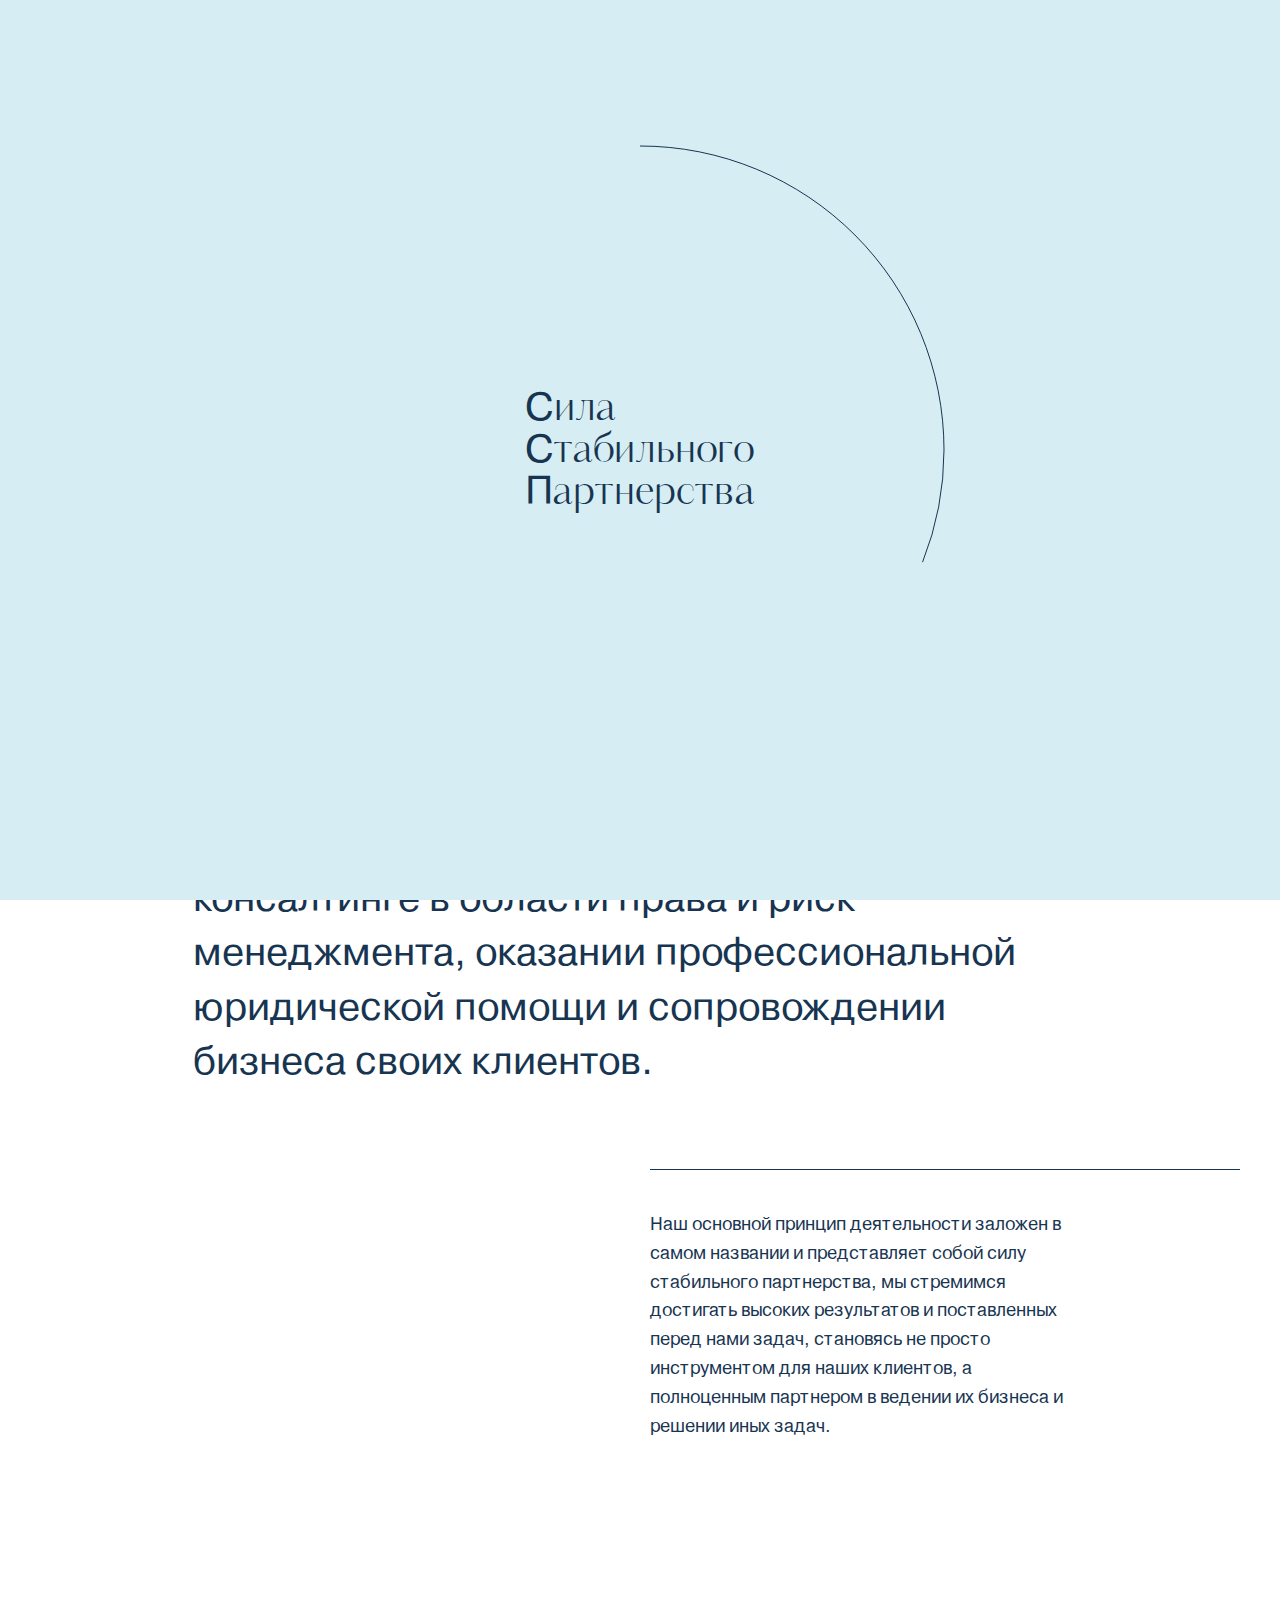
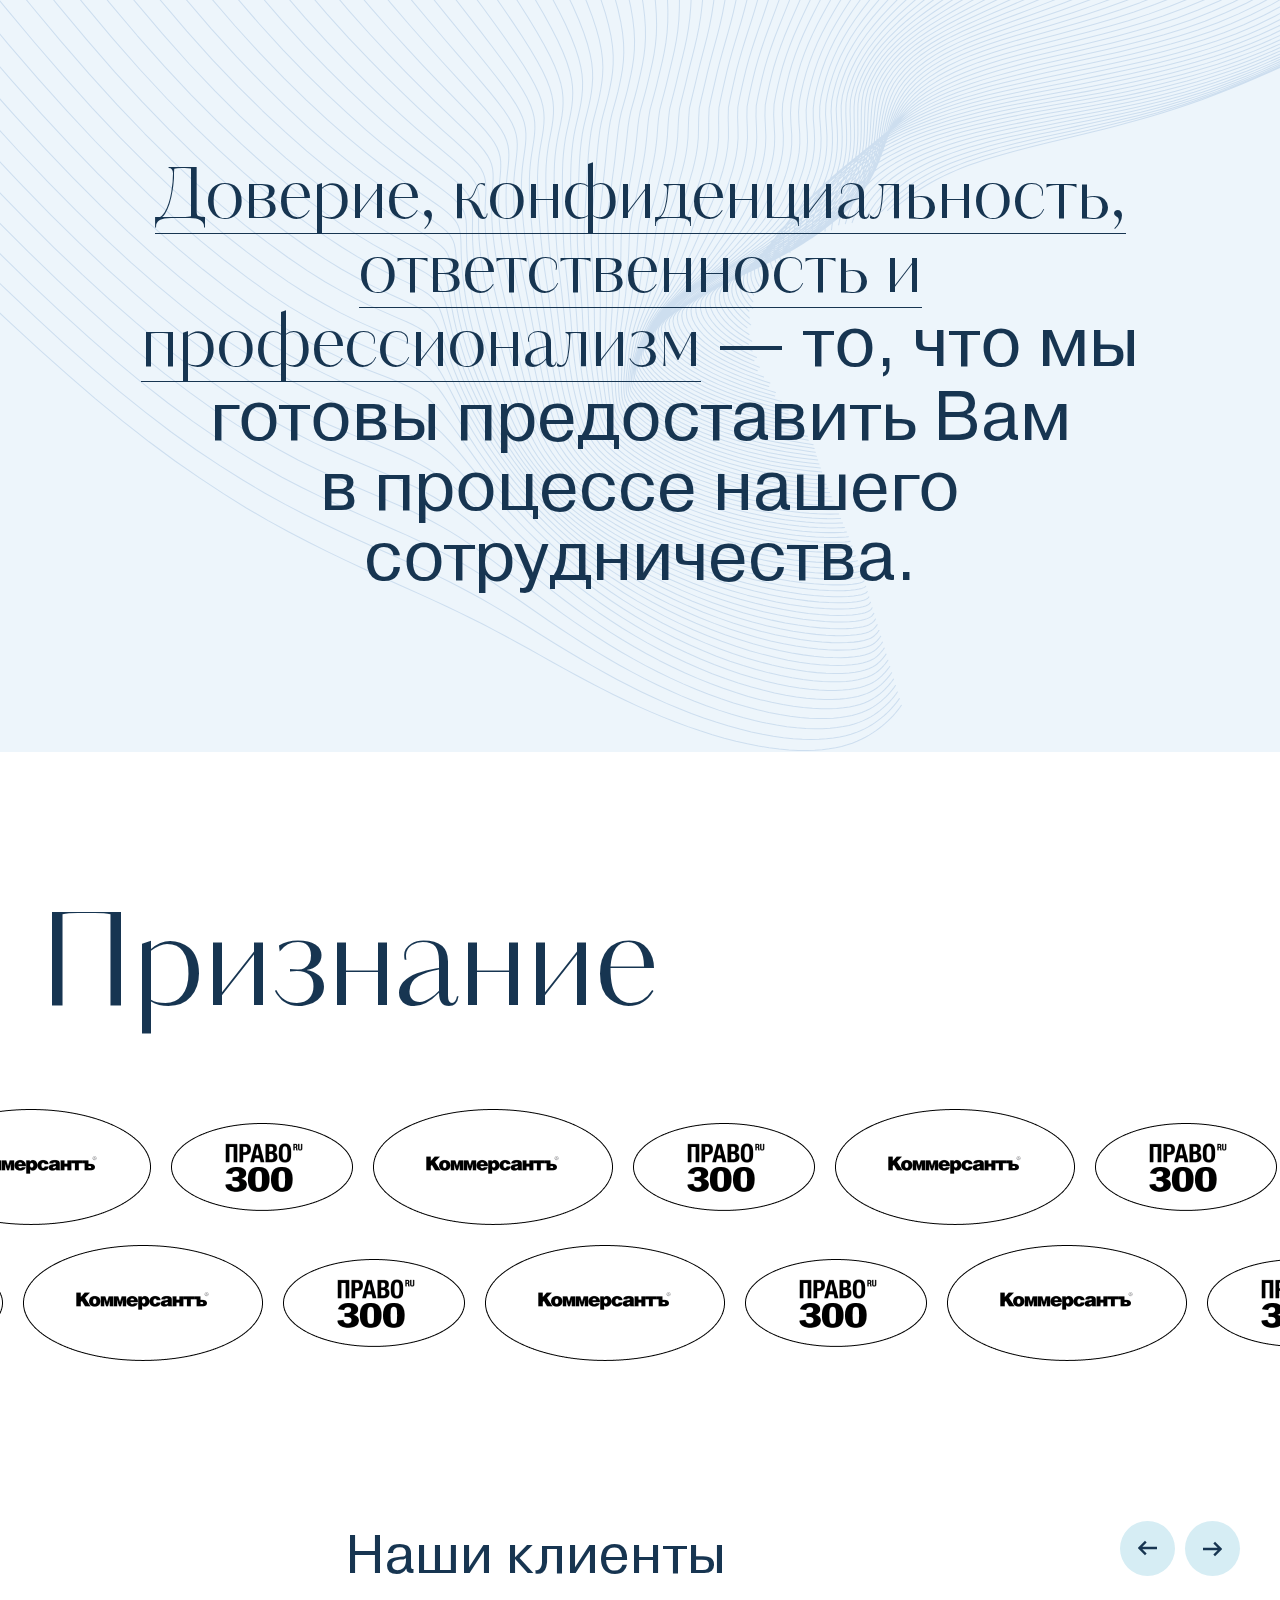
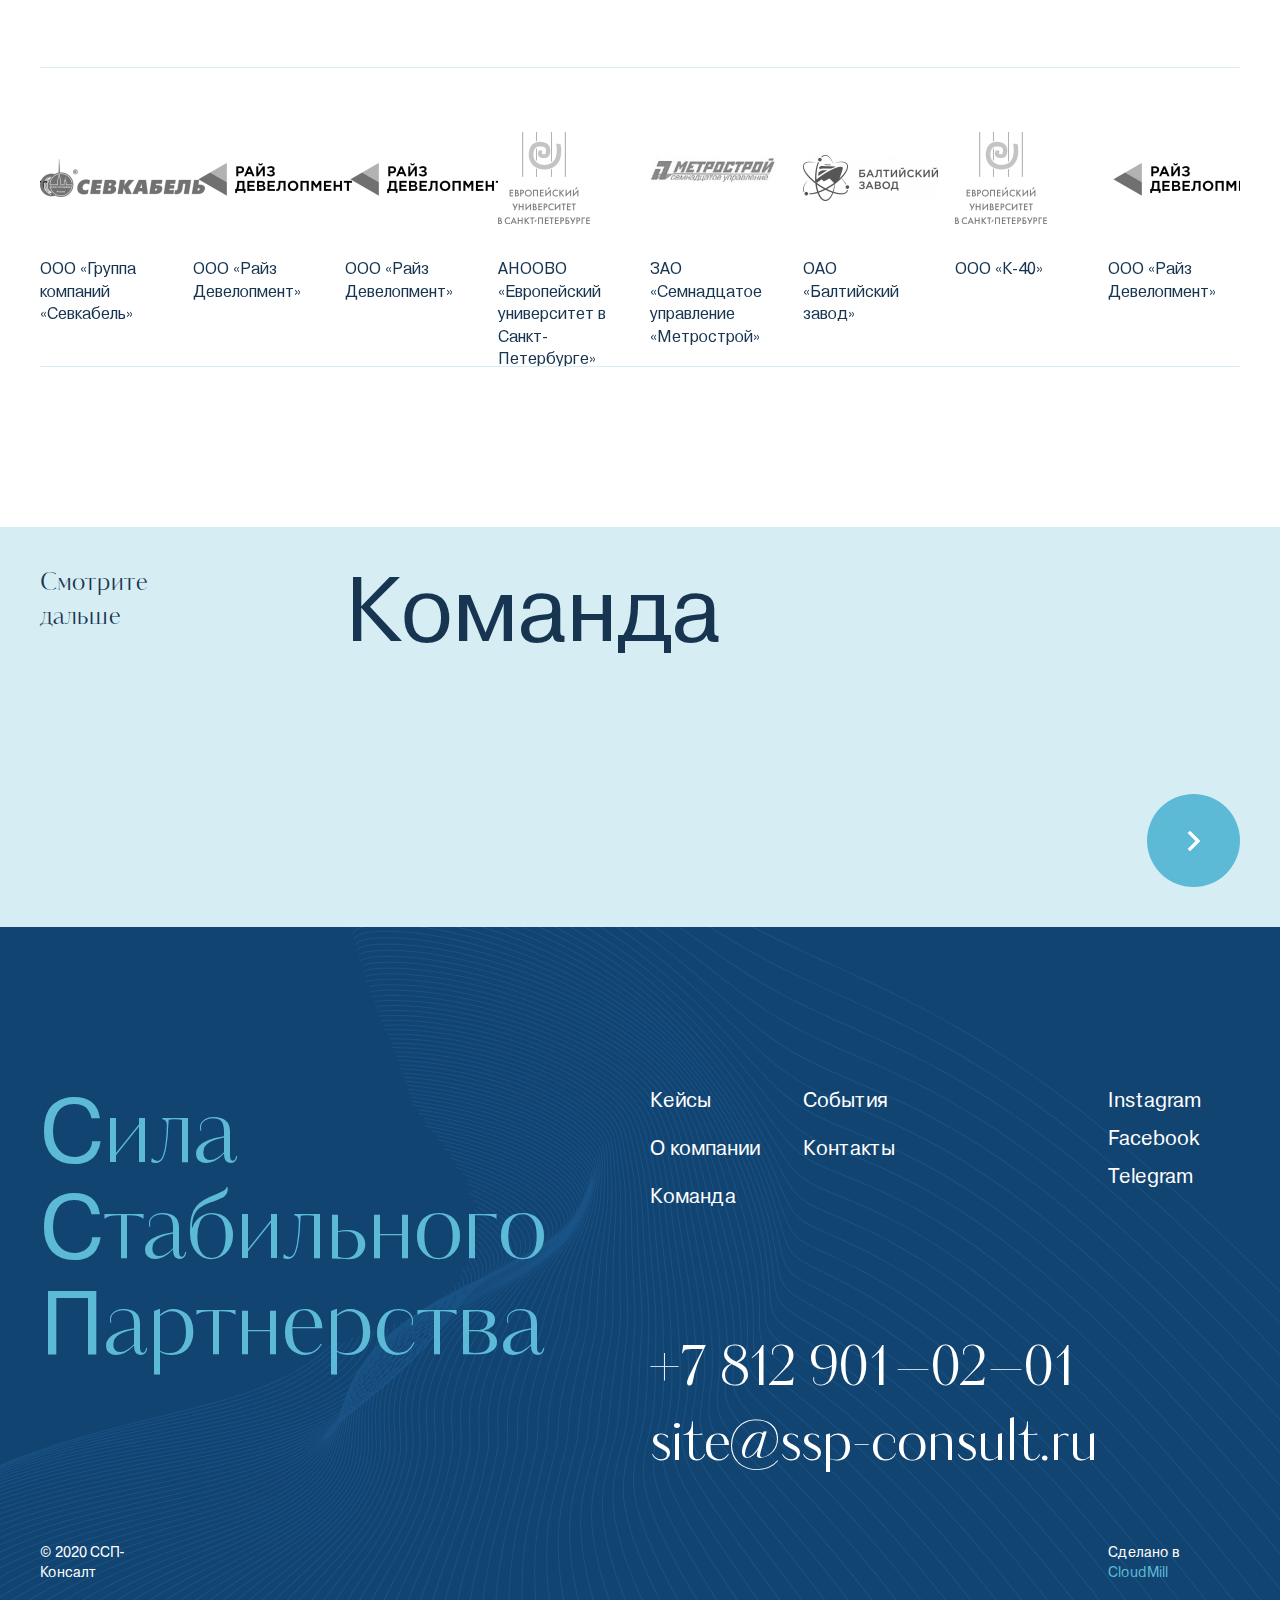
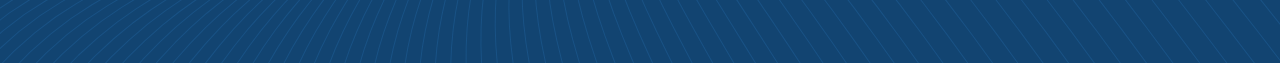
==== about-company.html @ dad8c913 "Update" ====
<!DOCTYPE html>
<html lang="ru">

	<head>
		<meta charset="UTF-8">
		<meta http-equiv="X-UA-Compatible" content="IE=edge">
		<meta name="viewport" content="width=device-width, initial-scale=1.0">
		<link rel="shortcut icon" href="assets/favicon.svg">
		<title>Сила Стабильного Партнерства</title>
		<link href="vendors.css" rel="stylesheet">
		<link href="app.css" rel="stylesheet">
	</head>

	<body id="body">
		<div class="loader">
			<p class="loader-title"><span>С</span>ила <br> <span>С</span>табильного <br> <span>П</span>артнерства</p><svg class="loader-progress" width="610" height="610">
				<circle class="loader-progress__circle" stroke="transparent" stroke-width="1" cx="305" cy="305" r="304" fill="transparent"></circle>
			</svg>
		</div>
		<div class="loaded-content">
			<div class="about-company-page">
				<header class="header container-fluid p-0">
					<div class="header__content">
						<div class="row align-items-center">
							<div class="col-2">
								<div class="header__logo"><a href="/"><img class="svg logo__img" src="assets/images/icons/logo.svg" alt="logo"></a></div>
							</div>
							<div class="col-2">
								<ul class="practices d-flex">
									<li class="practices__item"><a class="link practices" href="practices">Практики<ul class="practices__item-dots">
												<li class="dot"></li>
												<li class="dot"></li>
												<li class="dot"></li>
											</ul></a></li>
									<li class="practices__item"><a class="link cases" href="cases">Кейсы</a></li>
								</ul>
							</div>
							<div class="col-4">
								<ul class="header__menu menu d-flex justify-content-end">
									<li class="menu__item"><a class="link about-company" href="about-company">О компании</a></li>
									<li class="menu__item"><a class="link command" href="#">Команда</a></li>
									<li class="menu__item"><a class="link events" href="events">События</a></li>
									<li class="menu__item"><a class="link contacts" href="contacts">Контакты</a></li>
								</ul>
							</div>
						</div>
					</div>
				</header>
			</div>
			<main class="main about-company container-fluid px-0">
				<div class="page-title">
					<div class="row justify-content-center">
						<div class="col-4">
							<h1>О компании</h1>
						</div>
					</div>
				</div>
				<div class="ticker">
					<div class="ticker-wrapper text">
						<p class="ticker-content"><span>Сила</span> <span>Стабильного</span> <span>Партнерства</span></p>
					</div>
					<div class="ticker-wrapper images"><img class="ticker-img-1" src="assets/images/about-company/ticker-img-1.jpg" alt="ticker-img-1"><img class="ticker-img-2" src="assets/images/about-company/ticker-img-2.jpg" alt="ticker-img-2"><img class="ticker-img-3" src="assets/images/about-company/ticker-img-3.jpg" alt="ticker-img-3"></div>
				</div>
				<div class="about-company__top">
					<div class="row justify-content-center">
						<div class="col-6">
							<p class="about-company__top-description">С 2008 года, специализируемся на консалтинге в области права и риск менеджмента, оказании профессиональной юридической помощи и сопровождении бизнеса своих клиентов.</p>
						</div>
					</div>
					<div class="row justify-content-end">
						<div class="col-4">
							<div class="about-company__top-subdescription">
								<div class="row">
									<div class="col-6">
										<p>Наш основной принцип деятельности заложен в самом названии и представляет собой силу стабильного партнерства, мы стремимся достигать высоких результатов и поставленных перед нами задач, становясь не просто инструментом для наших клиентов, а полноценным партнером в ведении их бизнеса и решении иных задач.</p>
									</div>
								</div>
							</div>
						</div>
					</div>
				</div>
				<div class="about-company__advantages">
					<p class="about-company__advantages-text"><span>Доверие, конфиденциальность,</span> <br> <span>ответственность и</span> <br> <span>профессионализм</span> — то, что мы готовы предоставить Вам <br> в процессе нашего сотрудничества.</p>
				</div>
				<div class="recognition">
					<h2 class="recognition__title">Признание</h2>
					<div class="recognition__content">
						<div class="recognition__content-row recognition__content-row-1">
							<div class="recognition__content-item"><img src="assets/images/recognition-1.png" alt="recognition-1"></div>
							<div class="recognition__content-item"><img src="assets/images/recognition-2.png" alt="recognition-2"></div>
							<div class="recognition__content-item"><img src="assets/images/recognition-1.png" alt="recognition-1"></div>
							<div class="recognition__content-item"><img src="assets/images/recognition-2.png" alt="recognition-2"></div>
							<div class="recognition__content-item"><img src="assets/images/recognition-1.png" alt="recognition-1"></div>
							<div class="recognition__content-item"><img src="assets/images/recognition-2.png" alt="recognition-2"></div>
							<div class="recognition__content-item"><img src="assets/images/recognition-1.png" alt="recognition-1"></div>
							<div class="recognition__content-item"><img src="assets/images/recognition-2.png" alt="recognition-2"></div>
							<div class="recognition__content-item"><img src="assets/images/recognition-1.png" alt="recognition-1"></div>
							<div class="recognition__content-item"><img src="assets/images/recognition-2.png" alt="recognition-2"></div>
							<div class="recognition__content-item"><img src="assets/images/recognition-1.png" alt="recognition-1"></div>
							<div class="recognition__content-item"><img src="assets/images/recognition-2.png" alt="recognition-2"></div>
							<div class="recognition__content-item"><img src="assets/images/recognition-1.png" alt="recognition-1"></div>
							<div class="recognition__content-item"><img src="assets/images/recognition-2.png" alt="recognition-2"></div>
							<div class="recognition__content-item"><img src="assets/images/recognition-1.png" alt="recognition-1"></div>
							<div class="recognition__content-item"><img src="assets/images/recognition-2.png" alt="recognition-2"></div>
						</div>
						<div class="recognition__content-row recognition__content-row-2">
							<div class="recognition__content-item"><img src="assets/images/recognition-2.png" alt="recognition-2"></div>
							<div class="recognition__content-item"><img src="assets/images/recognition-1.png" alt="recognition-1"></div>
							<div class="recognition__content-item"><img src="assets/images/recognition-2.png" alt="recognition-2"></div>
							<div class="recognition__content-item"><img src="assets/images/recognition-1.png" alt="recognition-1"></div>
							<div class="recognition__content-item"><img src="assets/images/recognition-2.png" alt="recognition-2"></div>
							<div class="recognition__content-item"><img src="assets/images/recognition-1.png" alt="recognition-1"></div>
							<div class="recognition__content-item"><img src="assets/images/recognition-2.png" alt="recognition-2"></div>
							<div class="recognition__content-item"><img src="assets/images/recognition-1.png" alt="recognition-1"></div>
							<div class="recognition__content-item"><img src="assets/images/recognition-2.png" alt="recognition-2"></div>
							<div class="recognition__content-item"><img src="assets/images/recognition-1.png" alt="recognition-1"></div>
							<div class="recognition__content-item"><img src="assets/images/recognition-2.png" alt="recognition-2"></div>
							<div class="recognition__content-item"><img src="assets/images/recognition-1.png" alt="recognition-1"></div>
							<div class="recognition__content-item"><img src="assets/images/recognition-2.png" alt="recognition-2"></div>
							<div class="recognition__content-item"><img src="assets/images/recognition-1.png" alt="recognition-1"></div>
							<div class="recognition__content-item"><img src="assets/images/recognition-2.png" alt="recognition-2"></div>
							<div class="recognition__content-item"><img src="assets/images/recognition-1.png" alt="recognition-1"></div>
						</div>
					</div>
				</div>
				<div class="about-company__clients">
					<div class="about-company__clients-header">
						<div class="row justify-content-between">
							<div class="col-2"></div>
							<div class="col">
								<h2>Наши клиенты</h2>
							</div>
							<div class="col-auto">
								<div class="about-company__clients-slider-navigation">
									<div class="prev-btn"><img class="svg" src="assets/images/icons/slider-arrow-small.svg" alt="prev"></div>
									<div class="next-btn"><img class="svg" src="assets/images/icons/slider-arrow-small.svg" alt="next"></div>
								</div>
							</div>
						</div>
					</div>
					<div class="about-company__clients-slider swiper-container">
						<div class="about-company__clients-slider-wrapper swiper-wrapper">
							<div class="about-company__clients-slider-slide swiper-slide">
								<div class="slide-img"><img class="sevkabel" src="assets/images/about-company/sevkabel.png" alt="Севкабель"></div>
								<p>ООО «Группа компаний «Севкабель»</p>
							</div>
							<div class="about-company__clients-slider-slide swiper-slide">
								<div class="slide-img"><img class="rise-development" src="assets/images/about-company/rise-development.png" alt="Райз Девелопмент"></div>
								<p>ООО «Райз Девелопмент»</p>
							</div>
							<div class="about-company__clients-slider-slide swiper-slide">
								<div class="slide-img"><img class="rise-development" src="assets/images/about-company/rise-development.png" alt="Райз Девелопмент"></div>
								<p>ООО «Райз Девелопмент»</p>
							</div>
							<div class="about-company__clients-slider-slide swiper-slide">
								<div class="slide-img"><img class="university" src="assets/images/about-company/university.png" alt="Европейский университет в Санкт-Петербурге"></div>
								<p>АНООВО «Европейский университет в Санкт-Петербурге»</p>
							</div>
							<div class="about-company__clients-slider-slide swiper-slide">
								<div class="slide-img"><img class="metrostroy" src="assets/images/about-company/metrostroy.png" alt="Метрострой"></div>
								<p>ЗАО «Семнадцатое управление «Метрострой»</p>
							</div>
							<div class="about-company__clients-slider-slide swiper-slide">
								<div class="slide-img"><img class="baltic-plant" src="assets/images/about-company/baltic-plant.png" alt="Балтийский завод"></div>
								<p>ОАО «Балтийский завод»</p>
							</div>
							<div class="about-company__clients-slider-slide swiper-slide">
								<div class="slide-img"><img class="university" src="assets/images/about-company/university.png" alt="К-40"></div>
								<p>ООО «К-40»</p>
							</div>
							<div class="about-company__clients-slider-slide swiper-slide">
								<div class="slide-img"><img class="rise-development" src="assets/images/about-company/rise-development.png" alt="Райз Девелопмент"></div>
								<p>ООО «Райз Девелопмент»</p>
							</div>
						</div>
					</div>
				</div><a class="see-next" href="command">
					<div class="see-next__content">
						<div class="row">
							<div class="col-2">
								<p class="see-next__subtitle">Смотрите дальше</p>
							</div>
							<div class="col-5">
								<h2 class="see-next__title">Команда</h2>
							</div>
						</div><button class="see-next__button"><img src="assets/images/icons/arrow-right.svg" alt="more" /></button>
					</div>
				</a>
			</main>
			<footer class="footer container-fluid px-0">
				<div class="footer__content">
					<div class="row">
						<div class="col-4">
							<p class="footer__title"><span>С</span>ила <br> <span>С</span>табильного <br> <span>П</span>артнерства</p>
						</div>
						<div class="col-4">
							<div class="footer-block">
								<div class="row row-cols-1">
									<div class="col">
										<div class="footer__links-wrapper">
											<div class="row justify-content-between">
												<div class="col-4">
													<ul class="footer__links">
														<div class="row">
															<div class="col">
																<li class="footer__links-block">
																	<ul class="footer__links-items">
																		<li class="footer__links-item"><a class="link" href="cases">Кейсы</a></li>
																		<li class="footer__links-item"><a class="link" href="about-company">О компании</a></li>
																		<li class="footer__links-item"><a class="link" href="#">Команда</a></li>
																	</ul>
																</li>
															</div>
															<div class="col">
																<li class="footer__links-block">
																	<ul class="footer__links-items">
																		<li class="footer__links-item"><a class="link" href="events">События</a></li>
																		<li class="footer__links-item"><a class="link" href="contacts">Контакты</a></li>
																	</ul>
																</li>
															</div>
														</div>
													</ul>
												</div>
												<div class="col-2">
													<ul class="footer__networks">
														<li class="footer__network"><a class="link" href="#" target="_blank">Instagram</a></li>
														<li class="footer__network"><a class="link" href="#" target="_blank">Facebook</a></li>
														<li class="footer__network"><a class="link" href="#" target="_blank">Telegram</a></li>
													</ul>
												</div>
											</div>
										</div>
									</div>
									<div class="col">
										<div class="footer__contacts d-flex flex-column"><a class="phone" href="tel:+7 812 901–02–01">+7 812 901–02–01</a><a class="email" href="mailto:site@ssp-consult.ru">site@ssp-consult.ru</a></div>
									</div>
								</div>
							</div>
						</div>
					</div>
					<div class="footer__bottom row justify-content-between">
						<div class="col-1">
							<p class="copyrigh">© 2020 ССП-Консалт</p>
						</div>
						<div class="col-1">
							<p class="author">Сделано в<a href="https://cloudmill.ru/" target="_blank"> CloudMill</a></p>
						</div>
					</div>
				</div>
			</footer>
		</div>
		<script type="text/javascript" src="assets/styles.js"></script>
		<script type="text/javascript" src="assets/vendor.js"></script>
		<script type="text/javascript" src="assets/app.js"></script>
	</body>

</html>
---- vendors.css ----
@font-face{font-family:'swiper-icons';src:url("data:application/font-woff;charset=utf-8;base64, [base64]//wADZ2x5ZgAAAywAAADMAAAD2MHtryVoZWFkAAABbAAAADAAAAA2E2+eoWhoZWEAAAGcAAAAHwAAACQC9gDzaG10eAAAAigAAAAZAAAArgJkABFsb2NhAAAC0AAAAFoAAABaFQAUGG1heHAAAAG8AAAAHwAAACAAcABAbmFtZQAAA/gAAAE5AAACXvFdBwlwb3N0AAAFNAAAAGIAAACE5s74hXjaY2BkYGAAYpf5Hu/j+W2+MnAzMYDAzaX6QjD6/4//Bxj5GA8AuRwMYGkAPywL13jaY2BkYGA88P8Agx4j+/8fQDYfA1AEBWgDAIB2BOoAeNpjYGRgYNBh4GdgYgABEMnIABJzYNADCQAACWgAsQB42mNgYfzCOIGBlYGB0YcxjYGBwR1Kf2WQZGhhYGBiYGVmgAFGBiQQkOaawtDAoMBQxXjg/wEGPcYDDA4wNUA2CCgwsAAAO4EL6gAAeNpj2M0gyAACqxgGNWBkZ2D4/wMA+xkDdgAAAHjaY2BgYGaAYBkGRgYQiAHyGMF8FgYHIM3DwMHABGQrMOgyWDLEM1T9/w8UBfEMgLzE////P/5//f/V/xv+r4eaAAeMbAxwIUYmIMHEgKYAYjUcsDAwsLKxc3BycfPw8jEQA/[base64]/uznmfPFBNODM2K7MTQ45YEAZqGP81AmGGcF3iPqOop0r1SPTaTbVkfUe4HXj97wYE+yNwWYxwWu4v1ugWHgo3S1XdZEVqWM7ET0cfnLGxWfkgR42o2PvWrDMBSFj/IHLaF0zKjRgdiVMwScNRAoWUoH78Y2icB/yIY09An6AH2Bdu/UB+yxopYshQiEvnvu0dURgDt8QeC8PDw7Fpji3fEA4z/PEJ6YOB5hKh4dj3EvXhxPqH/SKUY3rJ7srZ4FZnh1PMAtPhwP6fl2PMJMPDgeQ4rY8YT6Gzao0eAEA409DuggmTnFnOcSCiEiLMgxCiTI6Cq5DZUd3Qmp10vO0LaLTd2cjN4fOumlc7lUYbSQcZFkutRG7g6JKZKy0RmdLY680CDnEJ+UMkpFFe1RN7nxdVpXrC4aTtnaurOnYercZg2YVmLN/d/gczfEimrE/fs/bOuq29Zmn8tloORaXgZgGa78yO9/cnXm2BpaGvq25Dv9S4E9+5SIc9PqupJKhYFSSl47+Qcr1mYNAAAAeNptw0cKwkAAAMDZJA8Q7OUJvkLsPfZ6zFVERPy8qHh2YER+3i/BP83vIBLLySsoKimrqKqpa2hp6+jq6RsYGhmbmJqZSy0sraxtbO3sHRydnEMU4uR6yx7JJXveP7WrDycAAAAAAAH//wACeNpjYGRgYOABYhkgZgJCZgZNBkYGLQZtIJsFLMYAAAw3ALgAeNolizEKgDAQBCchRbC2sFER0YD6qVQiBCv/H9ezGI6Z5XBAw8CBK/m5iQQVauVbXLnOrMZv2oLdKFa8Pjuru2hJzGabmOSLzNMzvutpB3N42mNgZGBg4GKQYzBhYMxJLMlj4GBgAYow/P/PAJJhLM6sSoWKfWCAAwDAjgbRAAB42mNgYGBkAIIbCZo5IPrmUn0hGA0AO8EFTQAA") format("woff");font-weight:400;font-style:normal}:root{--swiper-theme-color: #007aff}.swiper-container{margin-left:auto;margin-right:auto;position:relative;overflow:hidden;list-style:none;padding:0;z-index:1}.swiper-container-vertical>.swiper-wrapper{flex-direction:column}.swiper-wrapper{position:relative;width:100%;height:100%;z-index:1;display:flex;transition-property:transform;box-sizing:content-box}.swiper-container-android .swiper-slide,.swiper-wrapper{transform:translate3d(0px, 0, 0)}.swiper-container-multirow>.swiper-wrapper{flex-wrap:wrap}.swiper-container-multirow-column>.swiper-wrapper{flex-wrap:wrap;flex-direction:column}.swiper-container-free-mode>.swiper-wrapper{transition-timing-function:ease-out;margin:0 auto}.swiper-slide{flex-shrink:0;width:100%;height:100%;position:relative;transition-property:transform}.swiper-slide-invisible-blank{visibility:hidden}.swiper-container-autoheight,.swiper-container-autoheight .swiper-slide{height:auto}.swiper-container-autoheight .swiper-wrapper{align-items:flex-start;transition-property:transform, height}.swiper-container-3d{perspective:1200px}.swiper-container-3d .swiper-wrapper,.swiper-container-3d .swiper-slide,.swiper-container-3d .swiper-slide-shadow-left,.swiper-container-3d .swiper-slide-shadow-right,.swiper-container-3d .swiper-slide-shadow-top,.swiper-container-3d .swiper-slide-shadow-bottom,.swiper-container-3d .swiper-cube-shadow{transform-style:preserve-3d}.swiper-container-3d .swiper-slide-shadow-left,.swiper-container-3d .swiper-slide-shadow-right,.swiper-container-3d .swiper-slide-shadow-top,.swiper-container-3d .swiper-slide-shadow-bottom{position:absolute;left:0;top:0;width:100%;height:100%;pointer-events:none;z-index:10}.swiper-container-3d .swiper-slide-shadow-left{background-image:linear-gradient(to left, rgba(0,0,0,0.5), rgba(0,0,0,0))}.swiper-container-3d .swiper-slide-shadow-right{background-image:linear-gradient(to right, rgba(0,0,0,0.5), rgba(0,0,0,0))}.swiper-container-3d .swiper-slide-shadow-top{background-image:linear-gradient(to top, rgba(0,0,0,0.5), rgba(0,0,0,0))}.swiper-container-3d .swiper-slide-shadow-bottom{background-image:linear-gradient(to bottom, rgba(0,0,0,0.5), rgba(0,0,0,0))}.swiper-container-css-mode>.swiper-wrapper{overflow:auto;scrollbar-width:none;-ms-overflow-style:none}.swiper-container-css-mode>.swiper-wrapper::-webkit-scrollbar{display:none}.swiper-container-css-mode>.swiper-wrapper>.swiper-slide{scroll-snap-align:start start}.swiper-container-horizontal.swiper-container-css-mode>.swiper-wrapper{scroll-snap-type:x mandatory}.swiper-container-vertical.swiper-container-css-mode>.swiper-wrapper{scroll-snap-type:y mandatory}:root{--swiper-navigation-size: 44px}.swiper-button-prev,.swiper-button-next{position:absolute;top:50%;width:calc(var(--swiper-navigation-size) / 44 * 27);height:var(--swiper-navigation-size);margin-top:calc(-1 * var(--swiper-navigation-size) / 2);z-index:10;cursor:pointer;display:flex;align-items:center;justify-content:center;color:var(--swiper-navigation-color, var(--swiper-theme-color))}.swiper-button-prev.swiper-button-disabled,.swiper-button-next.swiper-button-disabled{opacity:0.35;cursor:auto;pointer-events:none}.swiper-button-prev:after,.swiper-button-next:after{font-family:swiper-icons;font-size:var(--swiper-navigation-size);text-transform:none !important;letter-spacing:0;text-transform:none;font-variant:initial;line-height:1}.swiper-button-prev,.swiper-container-rtl .swiper-button-next{left:10px;right:auto}.swiper-button-prev:after,.swiper-container-rtl .swiper-button-next:after{content:'prev'}.swiper-button-next,.swiper-container-rtl .swiper-button-prev{right:10px;left:auto}.swiper-button-next:after,.swiper-container-rtl .swiper-button-prev:after{content:'next'}.swiper-button-prev.swiper-button-white,.swiper-button-next.swiper-button-white{--swiper-navigation-color: #ffffff}.swiper-button-prev.swiper-button-black,.swiper-button-next.swiper-button-black{--swiper-navigation-color: #000000}.swiper-button-lock{display:none}.swiper-pagination{position:absolute;text-align:center;transition:300ms opacity;transform:translate3d(0, 0, 0);z-index:10}.swiper-pagination.swiper-pagination-hidden{opacity:0}.swiper-pagination-fraction,.swiper-pagination-custom,.swiper-container-horizontal>.swiper-pagination-bullets{bottom:10px;left:0;width:100%}.swiper-pagination-bullets-dynamic{overflow:hidden;font-size:0}.swiper-pagination-bullets-dynamic .swiper-pagination-bullet{transform:scale(0.33);position:relative}.swiper-pagination-bullets-dynamic .swiper-pagination-bullet-active{transform:scale(1)}.swiper-pagination-bullets-dynamic .swiper-pagination-bullet-active-main{transform:scale(1)}.swiper-pagination-bullets-dynamic .swiper-pagination-bullet-active-prev{transform:scale(0.66)}.swiper-pagination-bullets-dynamic .swiper-pagination-bullet-active-prev-prev{transform:scale(0.33)}.swiper-pagination-bullets-dynamic .swiper-pagination-bullet-active-next{transform:scale(0.66)}.swiper-pagination-bullets-dynamic .swiper-pagination-bullet-active-next-next{transform:scale(0.33)}.swiper-pagination-bullet{width:8px;height:8px;display:inline-block;border-radius:100%;background:#000;opacity:0.2}button.swiper-pagination-bullet{border:none;margin:0;padding:0;box-shadow:none;-webkit-appearance:none;-moz-appearance:none;appearance:none}.swiper-pagination-clickable .swiper-pagination-bullet{cursor:pointer}.swiper-pagination-bullet-active{opacity:1;background:var(--swiper-pagination-color, var(--swiper-theme-color))}.swiper-container-vertical>.swiper-pagination-bullets{right:10px;top:50%;transform:translate3d(0px, -50%, 0)}.swiper-container-vertical>.swiper-pagination-bullets .swiper-pagination-bullet{margin:6px 0;display:block}.swiper-container-vertical>.swiper-pagination-bullets.swiper-pagination-bullets-dynamic{top:50%;transform:translateY(-50%);width:8px}.swiper-container-vertical>.swiper-pagination-bullets.swiper-pagination-bullets-dynamic .swiper-pagination-bullet{display:inline-block;transition:200ms transform, 200ms top}.swiper-container-horizontal>.swiper-pagination-bullets .swiper-pagination-bullet{margin:0 4px}.swiper-container-horizontal>.swiper-pagination-bullets.swiper-pagination-bullets-dynamic{left:50%;transform:translateX(-50%);white-space:nowrap}.swiper-container-horizontal>.swiper-pagination-bullets.swiper-pagination-bullets-dynamic .swiper-pagination-bullet{transition:200ms transform, 200ms left}.swiper-container-horizontal.swiper-container-rtl>.swiper-pagination-bullets-dynamic .swiper-pagination-bullet{transition:200ms transform, 200ms right}.swiper-pagination-progressbar{background:rgba(0,0,0,0.25);position:absolute}.swiper-pagination-progressbar .swiper-pagination-progressbar-fill{background:var(--swiper-pagination-color, var(--swiper-theme-color));position:absolute;left:0;top:0;width:100%;height:100%;transform:scale(0);transform-origin:left top}.swiper-container-rtl .swiper-pagination-progressbar .swiper-pagination-progressbar-fill{transform-origin:right top}.swiper-container-horizontal>.swiper-pagination-progressbar,.swiper-container-vertical>.swiper-pagination-progressbar.swiper-pagination-progressbar-opposite{width:100%;height:4px;left:0;top:0}.swiper-container-vertical>.swiper-pagination-progressbar,.swiper-container-horizontal>.swiper-pagination-progressbar.swiper-pagination-progressbar-opposite{width:4px;height:100%;left:0;top:0}.swiper-pagination-white{--swiper-pagination-color: #ffffff}.swiper-pagination-black{--swiper-pagination-color: #000000}.swiper-pagination-lock{display:none}.swiper-scrollbar{border-radius:10px;position:relative;-ms-touch-action:none;background:rgba(0,0,0,0.1)}.swiper-container-horizontal>.swiper-scrollbar{position:absolute;left:1%;bottom:3px;z-index:50;height:5px;width:98%}.swiper-container-vertical>.swiper-scrollbar{position:absolute;right:3px;top:1%;z-index:50;width:5px;height:98%}.swiper-scrollbar-drag{height:100%;width:100%;position:relative;background:rgba(0,0,0,0.5);border-radius:10px;left:0;top:0}.swiper-scrollbar-cursor-drag{cursor:move}.swiper-scrollbar-lock{display:none}.swiper-zoom-container{width:100%;height:100%;display:flex;justify-content:center;align-items:center;text-align:center}.swiper-zoom-container>img,.swiper-zoom-container>svg,.swiper-zoom-container>canvas{max-width:100%;max-height:100%;object-fit:contain}.swiper-slide-zoomed{cursor:move}.swiper-lazy-preloader{width:42px;height:42px;position:absolute;left:50%;top:50%;margin-left:-21px;margin-top:-21px;z-index:10;transform-origin:50%;animation:swiper-preloader-spin 1s infinite linear;box-sizing:border-box;border:4px solid var(--swiper-preloader-color, var(--swiper-theme-color));border-radius:50%;border-top-color:transparent}.swiper-lazy-preloader-white{--swiper-preloader-color: #fff}.swiper-lazy-preloader-black{--swiper-preloader-color: #000}@keyframes swiper-preloader-spin{100%{transform:rotate(360deg)}}.swiper-container .swiper-notification{position:absolute;left:0;top:0;pointer-events:none;opacity:0;z-index:-1000}.swiper-container-fade.swiper-container-free-mode .swiper-slide{transition-timing-function:ease-out}.swiper-container-fade .swiper-slide{pointer-events:none;transition-property:opacity}.swiper-container-fade .swiper-slide .swiper-slide{pointer-events:none}.swiper-container-fade .swiper-slide-active,.swiper-container-fade .swiper-slide-active .swiper-slide-active{pointer-events:auto}.swiper-container-cube{overflow:visible}.swiper-container-cube .swiper-slide{pointer-events:none;-webkit-backface-visibility:hidden;backface-visibility:hidden;z-index:1;visibility:hidden;transform-origin:0 0;width:100%;height:100%}.swiper-container-cube .swiper-slide .swiper-slide{pointer-events:none}.swiper-container-cube.swiper-container-rtl .swiper-slide{transform-origin:100% 0}.swiper-container-cube .swiper-slide-active,.swiper-container-cube .swiper-slide-active .swiper-slide-active{pointer-events:auto}.swiper-container-cube .swiper-slide-active,.swiper-container-cube .swiper-slide-next,.swiper-container-cube .swiper-slide-prev,.swiper-container-cube .swiper-slide-next+.swiper-slide{pointer-events:auto;visibility:visible}.swiper-container-cube .swiper-slide-shadow-top,.swiper-container-cube .swiper-slide-shadow-bottom,.swiper-container-cube .swiper-slide-shadow-left,.swiper-container-cube .swiper-slide-shadow-right{z-index:0;-webkit-backface-visibility:hidden;backface-visibility:hidden}.swiper-container-cube .swiper-cube-shadow{position:absolute;left:0;bottom:0px;width:100%;height:100%;background:#000;opacity:0.6;-webkit-filter:blur(50px);filter:blur(50px);z-index:0}.swiper-container-flip{overflow:visible}.swiper-container-flip .swiper-slide{pointer-events:none;-webkit-backface-visibility:hidden;backface-visibility:hidden;z-index:1}.swiper-container-flip .swiper-slide .swiper-slide{pointer-events:none}.swiper-container-flip .swiper-slide-active,.swiper-container-flip .swiper-slide-active .swiper-slide-active{pointer-events:auto}.swiper-container-flip .swiper-slide-shadow-top,.swiper-container-flip .swiper-slide-shadow-bottom,.swiper-container-flip .swiper-slide-shadow-left,.swiper-container-flip .swiper-slide-shadow-right{z-index:0;-webkit-backface-visibility:hidden;backface-visibility:hidden}

.jBox-wrapper{text-align:left;box-sizing:border-box}.jBox-title,.jBox-content,.jBox-container{position:relative;word-break:break-word;box-sizing:border-box}.jBox-container{background:#fff}.jBox-content{padding:8px 12px;overflow-x:hidden;overflow-y:auto;transition:opacity .2s}.jBox-footer{box-sizing:border-box}.jBox-Tooltip .jBox-container,.jBox-Mouse .jBox-container{border-radius:4px;box-shadow:0 0 3px rgba(0,0,0,0.25)}.jBox-Tooltip .jBox-title,.jBox-Mouse .jBox-title{padding:8px 10px 0;font-weight:bold}.jBox-Tooltip.jBox-hasTitle .jBox-content,.jBox-Mouse.jBox-hasTitle .jBox-content{padding-top:5px}.jBox-Mouse{pointer-events:none}.jBox-pointer{position:absolute;overflow:hidden;box-sizing:border-box}.jBox-pointer:after{content:'';width:20px;height:20px;position:absolute;background:#fff;transform:rotate(45deg);box-sizing:border-box}.jBox-pointer-top{top:0}.jBox-pointer-top:after{left:5px;top:6px;box-shadow:-1px -1px 2px rgba(0,0,0,0.15)}.jBox-pointer-right{right:0}.jBox-pointer-right:after{top:5px;right:6px;box-shadow:1px -1px 2px rgba(0,0,0,0.15)}.jBox-pointer-left{left:0}.jBox-pointer-left:after{top:5px;left:6px;box-shadow:-1px 1px 2px rgba(0,0,0,0.15)}.jBox-pointer-bottom{bottom:0}.jBox-pointer-bottom:after{left:5px;bottom:6px;box-shadow:1px 1px 2px rgba(0,0,0,0.15)}.jBox-pointer-top,.jBox-pointer-bottom{width:30px;height:12px}.jBox-pointer-left,.jBox-pointer-right{width:12px;height:30px}.jBox-Modal .jBox-container{border-radius:4px}.jBox-Modal .jBox-container,.jBox-Modal.jBox-closeButton-box:before{box-shadow:0 3px 15px rgba(0,0,0,0.4),0 0 5px rgba(0,0,0,0.4)}.jBox-Modal .jBox-content{padding:15px 20px}.jBox-Modal .jBox-title{border-radius:4px 4px 0 0;padding:15px 20px;background:#fafafa;border-bottom:1px solid #eee}.jBox-Modal.jBox-closeButton-title .jBox-title{padding-right:65px}.jBox-Modal .jBox-footer{border-radius:0 0 4px 4px}.jBox-closeButton{z-index:1;cursor:pointer;position:absolute;box-sizing:border-box}.jBox-closeButton svg{position:absolute;top:50%;right:50%}.jBox-closeButton path{fill:#aaa;transition:fill .2s}.jBox-closeButton:hover path{fill:#888}.jBox-overlay .jBox-closeButton{top:0;right:0;width:40px;height:40px}.jBox-overlay .jBox-closeButton svg{width:20px;height:20px;margin-top:-10px;margin-right:-10px}.jBox-overlay .jBox-closeButton path{fill:#ddd}.jBox-overlay .jBox-closeButton:hover path{fill:#fff}.jBox-closeButton-title .jBox-closeButton{top:0;right:0;bottom:0;width:50px}.jBox-closeButton-title svg{width:12px;height:12px;margin-top:-6px;margin-right:-6px}.jBox-closeButton-box{box-sizing:border-box}.jBox-closeButton-box .jBox-closeButton{top:-8px;right:-10px;width:24px;height:24px;background:#fff;border-radius:50%}.jBox-closeButton-box .jBox-closeButton svg{width:10px;height:10px;margin-top:-5px;margin-right:-5px}.jBox-closeButton-box:before{content:'';position:absolute;top:-8px;right:-10px;width:24px;height:24px;border-radius:50%;box-shadow:0 0 5px rgba(0,0,0,0.3)}.jBox-closeButton-box.jBox-pointerPosition-top:before{top:5px}.jBox-closeButton-box.jBox-pointerPosition-right:before{right:2px}.jBox-Modal.jBox-hasTitle.jBox-closeButton-box .jBox-closeButton{background:#fafafa}.jBox-overlay{position:fixed;top:0;left:0;width:100%;height:100%;background-color:rgba(0,0,0,0.82)}.jBox-footer{background:#fafafa;border-top:1px solid #eee;padding:8px 10px;border-radius:0 0 3px 3px}body[class^="jBox-blockScroll-"],body[class*=" jBox-blockScroll-"]{overflow:hidden}.jBox-draggable{cursor:move}@keyframes jBoxLoading{to{transform:rotate(360deg)}}.jBox-loading .jBox-content{opacity:.2}.jBox-loading-spinner .jBox-content{min-height:38px !important;min-width:38px !important;opacity:0}.jBox-spinner{box-sizing:border-box;position:absolute;top:50%;left:50%;width:24px;height:24px;margin-top:-12px;margin-left:-12px}.jBox-spinner:before{display:block;box-sizing:border-box;content:'';width:24px;height:24px;border-radius:50%;border:2px solid rgba(0,0,0,0.2);border-top-color:rgba(0,0,0,0.8);animation:jBoxLoading .6s linear infinite}.jBox-countdown{border-radius:4px 4px 0 0;z-index:0;background:#000;opacity:.2;position:absolute;top:0;left:0;right:0;height:3px;overflow:hidden}.jBox-countdown-inner{top:0;right:0;width:100%;height:3px;position:absolute;background:#fff}[class^="jBox-animated-"],[class*=" jBox-animated-"]{animation-fill-mode:both}@keyframes jBox-tada{0%{transform:scale(1)}10%,20%{transform:scale(0.8) rotate(-4deg)}30%,50%,70%,90%{transform:scale(1.2) rotate(4deg)}40%,60%,80%{transform:scale(1.2) rotate(-4deg)}100%{transform:scale(1) rotate(0)}}.jBox-animated-tada{animation:jBox-tada 1s}@keyframes jBox-tadaSmall{0%{transform:scale(1)}10%,20%{transform:scale(0.9) rotate(-2deg)}30%,50%,70%,90%{transform:scale(1.1) rotate(2deg)}40%,60%,80%{transform:scale(1.1) rotate(-2deg)}100%{transform:scale(1) rotate(0)}}.jBox-animated-tadaSmall{animation:jBox-tadaSmall 1s}@keyframes jBox-flash{0%,50%,100%{opacity:1}25%,75%{opacity:0}}.jBox-animated-flash{animation:jBox-flash .5s}@keyframes jBox-shake{0%,100%{transform:translateX(0)}20%,60%{transform:translateX(-6px)}40%,80%{transform:translateX(6px)}}.jBox-animated-shake{animation:jBox-shake .4s}@keyframes jBox-pulseUp{0%{transform:scale(1)}50%{transform:scale(1.15)}100%{transform:scale(1)}}.jBox-animated-pulseUp{animation:jBox-pulseUp .25s}@keyframes jBox-pulseDown{0%{transform:scale(1)}50%{transform:scale(0.85)}100%{transform:scale(1)}}.jBox-animated-pulseDown{animation:jBox-pulseDown .25s}@keyframes jBox-popIn{0%{transform:scale(0)}50%{transform:scale(1.1)}100%{transform:scale(1)}}.jBox-animated-popIn{animation:jBox-popIn .25s}@keyframes jBox-popOut{0%{transform:scale(1)}50%{transform:scale(1.1)}100%{transform:scale(0)}}.jBox-animated-popOut{animation:jBox-popOut .25s}@keyframes jBox-fadeIn{0%{opacity:0}100%{opacity:1}}.jBox-animated-fadeIn{animation:jBox-fadeIn .2s}@keyframes jBox-fadeOut{0%{opacity:1}100%{opacity:0}}.jBox-animated-fadeOut{animation:jBox-fadeOut .2s}@keyframes jBox-slideUp{0%{transform:translateY(0)}100%{transform:translateY(-300px);opacity:0}}.jBox-animated-slideUp{animation:jBox-slideUp .4s}@keyframes jBox-slideRight{0%{transform:translateX(0)}100%{transform:translateX(300px);opacity:0}}.jBox-animated-slideRight{animation:jBox-slideRight .4s}@keyframes jBox-slideDown{0%{transform:translateY(0)}100%{transform:translateY(300px);opacity:0}}.jBox-animated-slideDown{animation:jBox-slideDown .4s}@keyframes jBox-slideLeft{0%{transform:translateX(0)}100%{transform:translateX(-300px);opacity:0}}.jBox-animated-slideLeft{animation:jBox-slideLeft .4s}.jBox-Confirm .jBox-content{text-align:center;padding:46px 35px}@media (max-width: 500px){.jBox-Confirm .jBox-content{padding:32px 20px}}.jBox-Confirm-footer{height:46px}.jBox-Confirm-button{display:block;float:left;cursor:pointer;text-align:center;width:50%;line-height:46px;height:46px;overflow:hidden;padding:0 10px;transition:color .2s, background-color .2s;box-sizing:border-box}.jBox-Confirm-button-cancel{border-bottom-left-radius:4px;background:#ddd;color:#666}.jBox-Confirm-button-cancel:hover,.jBox-Confirm-button-cancel:active{background:#ccc}.jBox-Confirm-button-cancel:active{box-shadow:inset 0 1px 3px rgba(0,0,0,0.2)}.jBox-Confirm-button-submit{border-bottom-right-radius:4px;background:#7d0;color:#fff}.jBox-Confirm-button-submit:hover,.jBox-Confirm-button-submit:active{background:#6c0}.jBox-Confirm-button-submit:active{box-shadow:inset 0 1px 3px rgba(0,0,0,0.2)}.jBox-Image .jBox-container{background-color:transparent}.jBox-Image .jBox-content{padding:0;width:100%;height:100%}.jBox-image-container{background:center center no-repeat;position:absolute;width:100%;height:100%;opacity:0}.jBox-image-label-wrapper{position:absolute;top:100%;left:0;right:0;height:40px;z-index:100;display:flex}.jBox-image-label-container{position:relative;flex:1}.jBox-image-label{box-sizing:border-box;position:absolute;left:0;bottom:0;width:100%;text-align:center;color:#fff;padding:8px 12px;font-size:15px;line-height:24px;transition:opacity .36s;opacity:0;z-index:0;pointer-events:none}.jBox-image-label.expanded{background:#000}.jBox-image-label:not(.expanded){text-overflow:ellipsis;white-space:nowrap;overflow:hidden}.jBox-image-label.active{opacity:1;pointer-events:all}@media (max-width: 600px){.jBox-image-label{font-size:13px}}.jBox-image-pointer-next,.jBox-image-pointer-prev{flex-shrink:0;width:40px;height:40px;cursor:pointer;opacity:.8;transition:opacity .2s;background:no-repeat center center url([data-uri]);background-size:11px auto;user-select:none;z-index:1}.jBox-image-pointer-next:hover,.jBox-image-pointer-prev:hover{opacity:1}.jBox-image-pointer-next{transform:scaleX(-1)}.jBox-image-counter-container{flex-shrink:0;white-space:nowrap;height:40px;line-height:40px;font-size:13px;color:#fff;text-align:right;display:none}.jBox-image-has-counter .jBox-image-counter-container{display:block}.jBox-overlay.jBox-overlay-Image{background:#000}.jBox-image-not-found{background:#000}.jBox-image-not-found:before{content:'';box-sizing:border-box;display:block;width:80px;height:80px;margin-top:-40px;margin-left:-40px;position:absolute;top:50%;left:50%;border:5px solid #222;border-radius:50%}.jBox-image-not-found:after{content:'';display:block;box-sizing:content-box;z-index:auto;width:6px;height:74px;margin-top:-37px;margin-left:-3px;position:absolute;top:50%;left:50%;background:#222;transform:rotateZ(45deg);transform-origin:50% 50% 0}.jBox-image-download-button-wrapper{position:absolute;top:-40px;right:35px;height:40px;display:flex;cursor:pointer;opacity:.8;transition:opacity .2s}.jBox-image-download-button-wrapper:hover{opacity:1}.jBox-image-download-button-icon{width:40px;height:40px;background:center center no-repeat url([data-uri]);background-size:60%}.jBox-image-download-button-text{white-space:nowrap;line-height:40px;padding:0 10px 0 0;color:#fff;font-size:14px}@keyframes jBoxImageLoading{to{transform:rotate(360deg)}}.jBox-image-loading:before{content:'';position:absolute;top:50%;left:50%;width:32px;height:32px;margin-top:-16px;margin-left:-16px;border:4px solid #333;border-bottom-color:#666;animation:jBoxImageLoading 1.2s linear infinite;border-radius:50%}.jBox-Notice{transition:margin .2s}.jBox-Notice .jBox-container{border-radius:4px;box-shadow:inset 1px 1px 0 0 rgba(255,255,255,0.25),inset -1px -1px 0 0 rgba(0,0,0,0.1)}.jBox-Notice .jBox-content{border-radius:4px;padding:12px 20px}@media (max-width: 768px){.jBox-Notice .jBox-content{padding:10px 15px}}@media (max-width: 500px){.jBox-Notice .jBox-content{padding:8px 10px}}.jBox-Notice.jBox-hasTitle .jBox-content{padding-top:5px}@media (max-width: 500px){.jBox-Notice.jBox-hasTitle .jBox-content{padding-top:0}}.jBox-Notice.jBox-hasTitle .jBox-title{padding:12px 20px 0;font-weight:bold}@media (max-width: 768px){.jBox-Notice.jBox-hasTitle .jBox-title{padding:10px 15px 0}}@media (max-width: 500px){.jBox-Notice.jBox-hasTitle .jBox-title{padding:8px 10px 0}}.jBox-Notice.jBox-closeButton-title .jBox-title{padding-right:55px}.jBox-Notice.jBox-closeButton-title.jBox-hasTitle .jBox-closeButton{width:40px}.jBox-Notice.jBox-Notice-black .jBox-container{color:#fff;background:#000}.jBox-Notice.jBox-Notice-black.jBox-closeButton-title.jBox-hasTitle .jBox-closeButton path,.jBox-Notice.jBox-Notice-black.jBox-closeButton-title.jBox-hasTitle .jBox-closeButton:hover path{fill:#fff}.jBox-Notice.jBox-Notice-gray .jBox-container{color:#222;background:#f6f6f6}.jBox-Notice.jBox-Notice-gray.jBox-closeButton-title.jBox-hasTitle .jBox-closeButton path,.jBox-Notice.jBox-Notice-gray.jBox-closeButton-title.jBox-hasTitle .jBox-closeButton:hover path{fill:#222}.jBox-Notice.jBox-Notice-red .jBox-container{color:#fff;background:#d00}.jBox-Notice.jBox-Notice-red.jBox-closeButton-title.jBox-hasTitle .jBox-closeButton path,.jBox-Notice.jBox-Notice-red.jBox-closeButton-title.jBox-hasTitle .jBox-closeButton:hover path{fill:#fff}.jBox-Notice.jBox-Notice-green .jBox-container{color:#fff;background:#5d0}.jBox-Notice.jBox-Notice-green.jBox-closeButton-title.jBox-hasTitle .jBox-closeButton path,.jBox-Notice.jBox-Notice-green.jBox-closeButton-title.jBox-hasTitle .jBox-closeButton:hover path{fill:#fff}.jBox-Notice.jBox-Notice-blue .jBox-container{color:#fff;background:#49d}.jBox-Notice.jBox-Notice-blue.jBox-closeButton-title.jBox-hasTitle .jBox-closeButton path,.jBox-Notice.jBox-Notice-blue.jBox-closeButton-title.jBox-hasTitle .jBox-closeButton:hover path{fill:#fff}.jBox-Notice.jBox-Notice-yellow .jBox-container{color:#000;background:#fd0}.jBox-Notice.jBox-Notice-yellow.jBox-closeButton-title.jBox-hasTitle .jBox-closeButton path,.jBox-Notice.jBox-Notice-yellow.jBox-closeButton-title.jBox-hasTitle .jBox-closeButton:hover path{fill:#fff}.jBox-NoticeFancy .jBox-content,.jBox-NoticeFancy .jBox-title{padding-left:25px}.jBox-NoticeFancy.jBox-Notice-color .jBox-container{color:#fff;background:#000}.jBox-NoticeFancy.jBox-Notice-color .jBox-container:after{content:'';position:absolute;top:0;left:0;bottom:0;width:8px;border-radius:4px 0 0 4px;background-image:linear-gradient(45deg, rgba(255,255,255,0.4) 25%, transparent 25%, transparent 50%, rgba(255,255,255,0.4) 50%, rgba(255,255,255,0.4) 75%, transparent 75%, transparent);background-size:14px 14px}.jBox-NoticeFancy.jBox-Notice-black .jBox-container:after,.jBox-NoticeFancy.jBox-Notice-gray .jBox-container:after{background-color:#888}.jBox-NoticeFancy.jBox-Notice-red .jBox-container:after{background-color:#e00}.jBox-NoticeFancy.jBox-Notice-green .jBox-container:after{background-color:#6c0}.jBox-NoticeFancy.jBox-Notice-blue .jBox-container:after{background-color:#49d}.jBox-NoticeFancy.jBox-Notice-yellow .jBox-container:after{background-color:#fb0}.jBox-NoticeFancy .jBox-countdown{left:8px;border-radius:0 4px 0 0}.jBox-TooltipBorder .jBox-container,.jBox-TooltipBorder .jBox-pointer:after{border:2px solid #49d}.jBox-TooltipBorder .jBox-pointer:after{width:22px;height:22px}.jBox-TooltipBorder .jBox-pointer-top,.jBox-TooltipBorder .jBox-pointer-bottom{width:34px;height:13px}.jBox-TooltipBorder .jBox-pointer-top:after,.jBox-TooltipBorder .jBox-pointer-bottom:after{left:6px}.jBox-TooltipBorder .jBox-pointer-left,.jBox-TooltipBorder .jBox-pointer-right{width:13px;height:34px}.jBox-TooltipBorder .jBox-pointer-left:after,.jBox-TooltipBorder .jBox-pointer-right:after{top:6px}.jBox-TooltipBorder.jBox-closeButton-box:before{width:28px;height:28px;background:#49d}.jBox-TooltipBorderThick .jBox-container{box-shadow:none;border-radius:8px;border:4px solid #ccc}.jBox-TooltipBorderThick .jBox-pointer:after{box-shadow:none;border:4px solid #ccc;width:24px;height:24px}.jBox-TooltipBorderThick .jBox-pointer-top,.jBox-TooltipBorderThick .jBox-pointer-bottom{width:38px;height:13px}.jBox-TooltipBorderThick .jBox-pointer-left,.jBox-TooltipBorderThick .jBox-pointer-right{width:13px;height:38px}.jBox-TooltipBorderThick.jBox-closeButton-box:before{width:32px;height:32px;background:#ccc}.jBox-TooltipDark .jBox-container{border-radius:4px;background:#000;color:#fff;box-shadow:0 0 6px rgba(0,0,0,0.4)}.jBox-TooltipDark .jBox-pointer:after{background:#000}.jBox-TooltipDark .jBox-closeButton{background:#000}.jBox-TooltipDark.jBox-closeButton-box:before{box-shadow:0 0 6px rgba(0,0,0,0.4)}.jBox-TooltipDark.jBox-closeButton-box .jBox-closeButton path{fill:#ddd}.jBox-TooltipDark.jBox-closeButton-box .jBox-closeButton:hover path{fill:#fff}.jBox-TooltipDark.jBox-closeButton-box .jBox-closeButton:active path{fill:#bbb}.jBox-TooltipError{pointer-events:none}.jBox-TooltipError .jBox-container{border-radius:2px;background:#d00;color:#fff;font-weight:bold;font-size:13px}.jBox-TooltipError .jBox-content{padding:0 10px;line-height:28px}.jBox-TooltipError .jBox-pointer:after{background:#d00;width:20px;height:20px}.jBox-TooltipError .jBox-pointer-top,.jBox-TooltipError .jBox-pointer-bottom{width:22px;height:8px}.jBox-TooltipError .jBox-pointer-right,.jBox-TooltipError .jBox-pointer-left{width:8px;height:22px}.jBox-TooltipError .jBox-pointer-top:after{left:1px;top:6px}.jBox-TooltipError .jBox-pointer-right:after{top:1px;right:6px}.jBox-TooltipError .jBox-pointer-bottom:after{left:1px;bottom:6px}.jBox-TooltipError .jBox-pointer-left:after{top:1px;left:6px}.jBox-TooltipSmall{pointer-events:none}.jBox-TooltipSmall .jBox-container{border-radius:2px}.jBox-TooltipSmall .jBox-content{padding:0 10px;line-height:28px}.jBox-TooltipSmall .jBox-pointer:after{width:20px;height:20px}.jBox-TooltipSmall .jBox-pointer-top,.jBox-TooltipSmall .jBox-pointer-bottom{width:22px;height:8px}.jBox-TooltipSmall .jBox-pointer-right,.jBox-TooltipSmall .jBox-pointer-left{width:8px;height:22px}.jBox-TooltipSmall .jBox-pointer-top:after{left:1px;top:6px}.jBox-TooltipSmall .jBox-pointer-right:after{top:1px;right:6px}.jBox-TooltipSmall .jBox-pointer-bottom:after{left:1px;bottom:6px}.jBox-TooltipSmall .jBox-pointer-left:after{top:1px;left:6px}.jBox-TooltipSmallGray{pointer-events:none}.jBox-TooltipSmallGray .jBox-container{font-size:13px;line-height:24px;border-radius:12px;background-image:linear-gradient(to bottom, #fafafa, #f2f2f2)}.jBox-TooltipSmallGray .jBox-content{padding:0 10px}.jBox-TooltipSmallGray .jBox-pointer:after{width:20px;height:20px}.jBox-TooltipSmallGray .jBox-pointer-top,.jBox-TooltipSmallGray .jBox-pointer-bottom{width:22px;height:8px}.jBox-TooltipSmallGray .jBox-pointer-left,.jBox-TooltipSmallGray .jBox-pointer-right{width:8px;height:22px}.jBox-TooltipSmallGray .jBox-pointer-top:after{background:#fafafa;left:1px;top:6px}.jBox-TooltipSmallGray .jBox-pointer-right:after{top:1px;right:6px}.jBox-TooltipSmallGray .jBox-pointer-bottom:after{background:#f2f2f2;left:1px;bottom:6px}.jBox-TooltipSmallGray .jBox-pointer-left:after{top:1px;left:6px}

[data-aos][data-aos][data-aos-duration="50"],body[data-aos-duration="50"] [data-aos]{transition-duration:50ms}[data-aos][data-aos][data-aos-delay="50"],body[data-aos-delay="50"] [data-aos]{transition-delay:0}[data-aos][data-aos][data-aos-delay="50"].aos-animate,body[data-aos-delay="50"] [data-aos].aos-animate{transition-delay:50ms}[data-aos][data-aos][data-aos-duration="100"],body[data-aos-duration="100"] [data-aos]{transition-duration:.1s}[data-aos][data-aos][data-aos-delay="100"],body[data-aos-delay="100"] [data-aos]{transition-delay:0}[data-aos][data-aos][data-aos-delay="100"].aos-animate,body[data-aos-delay="100"] [data-aos].aos-animate{transition-delay:.1s}[data-aos][data-aos][data-aos-duration="150"],body[data-aos-duration="150"] [data-aos]{transition-duration:.15s}[data-aos][data-aos][data-aos-delay="150"],body[data-aos-delay="150"] [data-aos]{transition-delay:0}[data-aos][data-aos][data-aos-delay="150"].aos-animate,body[data-aos-delay="150"] [data-aos].aos-animate{transition-delay:.15s}[data-aos][data-aos][data-aos-duration="200"],body[data-aos-duration="200"] [data-aos]{transition-duration:.2s}[data-aos][data-aos][data-aos-delay="200"],body[data-aos-delay="200"] [data-aos]{transition-delay:0}[data-aos][data-aos][data-aos-delay="200"].aos-animate,body[data-aos-delay="200"] [data-aos].aos-animate{transition-delay:.2s}[data-aos][data-aos][data-aos-duration="250"],body[data-aos-duration="250"] [data-aos]{transition-duration:.25s}[data-aos][data-aos][data-aos-delay="250"],body[data-aos-delay="250"] [data-aos]{transition-delay:0}[data-aos][data-aos][data-aos-delay="250"].aos-animate,body[data-aos-delay="250"] [data-aos].aos-animate{transition-delay:.25s}[data-aos][data-aos][data-aos-duration="300"],body[data-aos-duration="300"] [data-aos]{transition-duration:.3s}[data-aos][data-aos][data-aos-delay="300"],body[data-aos-delay="300"] [data-aos]{transition-delay:0}[data-aos][data-aos][data-aos-delay="300"].aos-animate,body[data-aos-delay="300"] [data-aos].aos-animate{transition-delay:.3s}[data-aos][data-aos][data-aos-duration="350"],body[data-aos-duration="350"] [data-aos]{transition-duration:.35s}[data-aos][data-aos][data-aos-delay="350"],body[data-aos-delay="350"] [data-aos]{transition-delay:0}[data-aos][data-aos][data-aos-delay="350"].aos-animate,body[data-aos-delay="350"] [data-aos].aos-animate{transition-delay:.35s}[data-aos][data-aos][data-aos-duration="400"],body[data-aos-duration="400"] [data-aos]{transition-duration:.4s}[data-aos][data-aos][data-aos-delay="400"],body[data-aos-delay="400"] [data-aos]{transition-delay:0}[data-aos][data-aos][data-aos-delay="400"].aos-animate,body[data-aos-delay="400"] [data-aos].aos-animate{transition-delay:.4s}[data-aos][data-aos][data-aos-duration="450"],body[data-aos-duration="450"] [data-aos]{transition-duration:.45s}[data-aos][data-aos][data-aos-delay="450"],body[data-aos-delay="450"] [data-aos]{transition-delay:0}[data-aos][data-aos][data-aos-delay="450"].aos-animate,body[data-aos-delay="450"] [data-aos].aos-animate{transition-delay:.45s}[data-aos][data-aos][data-aos-duration="500"],body[data-aos-duration="500"] [data-aos]{transition-duration:.5s}[data-aos][data-aos][data-aos-delay="500"],body[data-aos-delay="500"] [data-aos]{transition-delay:0}[data-aos][data-aos][data-aos-delay="500"].aos-animate,body[data-aos-delay="500"] [data-aos].aos-animate{transition-delay:.5s}[data-aos][data-aos][data-aos-duration="550"],body[data-aos-duration="550"] [data-aos]{transition-duration:.55s}[data-aos][data-aos][data-aos-delay="550"],body[data-aos-delay="550"] [data-aos]{transition-delay:0}[data-aos][data-aos][data-aos-delay="550"].aos-animate,body[data-aos-delay="550"] [data-aos].aos-animate{transition-delay:.55s}[data-aos][data-aos][data-aos-duration="600"],body[data-aos-duration="600"] [data-aos]{transition-duration:.6s}[data-aos][data-aos][data-aos-delay="600"],body[data-aos-delay="600"] [data-aos]{transition-delay:0}[data-aos][data-aos][data-aos-delay="600"].aos-animate,body[data-aos-delay="600"] [data-aos].aos-animate{transition-delay:.6s}[data-aos][data-aos][data-aos-duration="650"],body[data-aos-duration="650"] [data-aos]{transition-duration:.65s}[data-aos][data-aos][data-aos-delay="650"],body[data-aos-delay="650"] [data-aos]{transition-delay:0}[data-aos][data-aos][data-aos-delay="650"].aos-animate,body[data-aos-delay="650"] [data-aos].aos-animate{transition-delay:.65s}[data-aos][data-aos][data-aos-duration="700"],body[data-aos-duration="700"] [data-aos]{transition-duration:.7s}[data-aos][data-aos][data-aos-delay="700"],body[data-aos-delay="700"] [data-aos]{transition-delay:0}[data-aos][data-aos][data-aos-delay="700"].aos-animate,body[data-aos-delay="700"] [data-aos].aos-animate{transition-delay:.7s}[data-aos][data-aos][data-aos-duration="750"],body[data-aos-duration="750"] [data-aos]{transition-duration:.75s}[data-aos][data-aos][data-aos-delay="750"],body[data-aos-delay="750"] [data-aos]{transition-delay:0}[data-aos][data-aos][data-aos-delay="750"].aos-animate,body[data-aos-delay="750"] [data-aos].aos-animate{transition-delay:.75s}[data-aos][data-aos][data-aos-duration="800"],body[data-aos-duration="800"] [data-aos]{transition-duration:.8s}[data-aos][data-aos][data-aos-delay="800"],body[data-aos-delay="800"] [data-aos]{transition-delay:0}[data-aos][data-aos][data-aos-delay="800"].aos-animate,body[data-aos-delay="800"] [data-aos].aos-animate{transition-delay:.8s}[data-aos][data-aos][data-aos-duration="850"],body[data-aos-duration="850"] [data-aos]{transition-duration:.85s}[data-aos][data-aos][data-aos-delay="850"],body[data-aos-delay="850"] [data-aos]{transition-delay:0}[data-aos][data-aos][data-aos-delay="850"].aos-animate,body[data-aos-delay="850"] [data-aos].aos-animate{transition-delay:.85s}[data-aos][data-aos][data-aos-duration="900"],body[data-aos-duration="900"] [data-aos]{transition-duration:.9s}[data-aos][data-aos][data-aos-delay="900"],body[data-aos-delay="900"] [data-aos]{transition-delay:0}[data-aos][data-aos][data-aos-delay="900"].aos-animate,body[data-aos-delay="900"] [data-aos].aos-animate{transition-delay:.9s}[data-aos][data-aos][data-aos-duration="950"],body[data-aos-duration="950"] [data-aos]{transition-duration:.95s}[data-aos][data-aos][data-aos-delay="950"],body[data-aos-delay="950"] [data-aos]{transition-delay:0}[data-aos][data-aos][data-aos-delay="950"].aos-animate,body[data-aos-delay="950"] [data-aos].aos-animate{transition-delay:.95s}[data-aos][data-aos][data-aos-duration="1000"],body[data-aos-duration="1000"] [data-aos]{transition-duration:1s}[data-aos][data-aos][data-aos-delay="1000"],body[data-aos-delay="1000"] [data-aos]{transition-delay:0}[data-aos][data-aos][data-aos-delay="1000"].aos-animate,body[data-aos-delay="1000"] [data-aos].aos-animate{transition-delay:1s}[data-aos][data-aos][data-aos-duration="1050"],body[data-aos-duration="1050"] [data-aos]{transition-duration:1.05s}[data-aos][data-aos][data-aos-delay="1050"],body[data-aos-delay="1050"] [data-aos]{transition-delay:0}[data-aos][data-aos][data-aos-delay="1050"].aos-animate,body[data-aos-delay="1050"] [data-aos].aos-animate{transition-delay:1.05s}[data-aos][data-aos][data-aos-duration="1100"],body[data-aos-duration="1100"] [data-aos]{transition-duration:1.1s}[data-aos][data-aos][data-aos-delay="1100"],body[data-aos-delay="1100"] [data-aos]{transition-delay:0}[data-aos][data-aos][data-aos-delay="1100"].aos-animate,body[data-aos-delay="1100"] [data-aos].aos-animate{transition-delay:1.1s}[data-aos][data-aos][data-aos-duration="1150"],body[data-aos-duration="1150"] [data-aos]{transition-duration:1.15s}[data-aos][data-aos][data-aos-delay="1150"],body[data-aos-delay="1150"] [data-aos]{transition-delay:0}[data-aos][data-aos][data-aos-delay="1150"].aos-animate,body[data-aos-delay="1150"] [data-aos].aos-animate{transition-delay:1.15s}[data-aos][data-aos][data-aos-duration="1200"],body[data-aos-duration="1200"] [data-aos]{transition-duration:1.2s}[data-aos][data-aos][data-aos-delay="1200"],body[data-aos-delay="1200"] [data-aos]{transition-delay:0}[data-aos][data-aos][data-aos-delay="1200"].aos-animate,body[data-aos-delay="1200"] [data-aos].aos-animate{transition-delay:1.2s}[data-aos][data-aos][data-aos-duration="1250"],body[data-aos-duration="1250"] [data-aos]{transition-duration:1.25s}[data-aos][data-aos][data-aos-delay="1250"],body[data-aos-delay="1250"] [data-aos]{transition-delay:0}[data-aos][data-aos][data-aos-delay="1250"].aos-animate,body[data-aos-delay="1250"] [data-aos].aos-animate{transition-delay:1.25s}[data-aos][data-aos][data-aos-duration="1300"],body[data-aos-duration="1300"] [data-aos]{transition-duration:1.3s}[data-aos][data-aos][data-aos-delay="1300"],body[data-aos-delay="1300"] [data-aos]{transition-delay:0}[data-aos][data-aos][data-aos-delay="1300"].aos-animate,body[data-aos-delay="1300"] [data-aos].aos-animate{transition-delay:1.3s}[data-aos][data-aos][data-aos-duration="1350"],body[data-aos-duration="1350"] [data-aos]{transition-duration:1.35s}[data-aos][data-aos][data-aos-delay="1350"],body[data-aos-delay="1350"] [data-aos]{transition-delay:0}[data-aos][data-aos][data-aos-delay="1350"].aos-animate,body[data-aos-delay="1350"] [data-aos].aos-animate{transition-delay:1.35s}[data-aos][data-aos][data-aos-duration="1400"],body[data-aos-duration="1400"] [data-aos]{transition-duration:1.4s}[data-aos][data-aos][data-aos-delay="1400"],body[data-aos-delay="1400"] [data-aos]{transition-delay:0}[data-aos][data-aos][data-aos-delay="1400"].aos-animate,body[data-aos-delay="1400"] [data-aos].aos-animate{transition-delay:1.4s}[data-aos][data-aos][data-aos-duration="1450"],body[data-aos-duration="1450"] [data-aos]{transition-duration:1.45s}[data-aos][data-aos][data-aos-delay="1450"],body[data-aos-delay="1450"] [data-aos]{transition-delay:0}[data-aos][data-aos][data-aos-delay="1450"].aos-animate,body[data-aos-delay="1450"] [data-aos].aos-animate{transition-delay:1.45s}[data-aos][data-aos][data-aos-duration="1500"],body[data-aos-duration="1500"] [data-aos]{transition-duration:1.5s}[data-aos][data-aos][data-aos-delay="1500"],body[data-aos-delay="1500"] [data-aos]{transition-delay:0}[data-aos][data-aos][data-aos-delay="1500"].aos-animate,body[data-aos-delay="1500"] [data-aos].aos-animate{transition-delay:1.5s}[data-aos][data-aos][data-aos-duration="1550"],body[data-aos-duration="1550"] [data-aos]{transition-duration:1.55s}[data-aos][data-aos][data-aos-delay="1550"],body[data-aos-delay="1550"] [data-aos]{transition-delay:0}[data-aos][data-aos][data-aos-delay="1550"].aos-animate,body[data-aos-delay="1550"] [data-aos].aos-animate{transition-delay:1.55s}[data-aos][data-aos][data-aos-duration="1600"],body[data-aos-duration="1600"] [data-aos]{transition-duration:1.6s}[data-aos][data-aos][data-aos-delay="1600"],body[data-aos-delay="1600"] [data-aos]{transition-delay:0}[data-aos][data-aos][data-aos-delay="1600"].aos-animate,body[data-aos-delay="1600"] [data-aos].aos-animate{transition-delay:1.6s}[data-aos][data-aos][data-aos-duration="1650"],body[data-aos-duration="1650"] [data-aos]{transition-duration:1.65s}[data-aos][data-aos][data-aos-delay="1650"],body[data-aos-delay="1650"] [data-aos]{transition-delay:0}[data-aos][data-aos][data-aos-delay="1650"].aos-animate,body[data-aos-delay="1650"] [data-aos].aos-animate{transition-delay:1.65s}[data-aos][data-aos][data-aos-duration="1700"],body[data-aos-duration="1700"] [data-aos]{transition-duration:1.7s}[data-aos][data-aos][data-aos-delay="1700"],body[data-aos-delay="1700"] [data-aos]{transition-delay:0}[data-aos][data-aos][data-aos-delay="1700"].aos-animate,body[data-aos-delay="1700"] [data-aos].aos-animate{transition-delay:1.7s}[data-aos][data-aos][data-aos-duration="1750"],body[data-aos-duration="1750"] [data-aos]{transition-duration:1.75s}[data-aos][data-aos][data-aos-delay="1750"],body[data-aos-delay="1750"] [data-aos]{transition-delay:0}[data-aos][data-aos][data-aos-delay="1750"].aos-animate,body[data-aos-delay="1750"] [data-aos].aos-animate{transition-delay:1.75s}[data-aos][data-aos][data-aos-duration="1800"],body[data-aos-duration="1800"] [data-aos]{transition-duration:1.8s}[data-aos][data-aos][data-aos-delay="1800"],body[data-aos-delay="1800"] [data-aos]{transition-delay:0}[data-aos][data-aos][data-aos-delay="1800"].aos-animate,body[data-aos-delay="1800"] [data-aos].aos-animate{transition-delay:1.8s}[data-aos][data-aos][data-aos-duration="1850"],body[data-aos-duration="1850"] [data-aos]{transition-duration:1.85s}[data-aos][data-aos][data-aos-delay="1850"],body[data-aos-delay="1850"] [data-aos]{transition-delay:0}[data-aos][data-aos][data-aos-delay="1850"].aos-animate,body[data-aos-delay="1850"] [data-aos].aos-animate{transition-delay:1.85s}[data-aos][data-aos][data-aos-duration="1900"],body[data-aos-duration="1900"] [data-aos]{transition-duration:1.9s}[data-aos][data-aos][data-aos-delay="1900"],body[data-aos-delay="1900"] [data-aos]{transition-delay:0}[data-aos][data-aos][data-aos-delay="1900"].aos-animate,body[data-aos-delay="1900"] [data-aos].aos-animate{transition-delay:1.9s}[data-aos][data-aos][data-aos-duration="1950"],body[data-aos-duration="1950"] [data-aos]{transition-duration:1.95s}[data-aos][data-aos][data-aos-delay="1950"],body[data-aos-delay="1950"] [data-aos]{transition-delay:0}[data-aos][data-aos][data-aos-delay="1950"].aos-animate,body[data-aos-delay="1950"] [data-aos].aos-animate{transition-delay:1.95s}[data-aos][data-aos][data-aos-duration="2000"],body[data-aos-duration="2000"] [data-aos]{transition-duration:2s}[data-aos][data-aos][data-aos-delay="2000"],body[data-aos-delay="2000"] [data-aos]{transition-delay:0}[data-aos][data-aos][data-aos-delay="2000"].aos-animate,body[data-aos-delay="2000"] [data-aos].aos-animate{transition-delay:2s}[data-aos][data-aos][data-aos-duration="2050"],body[data-aos-duration="2050"] [data-aos]{transition-duration:2.05s}[data-aos][data-aos][data-aos-delay="2050"],body[data-aos-delay="2050"] [data-aos]{transition-delay:0}[data-aos][data-aos][data-aos-delay="2050"].aos-animate,body[data-aos-delay="2050"] [data-aos].aos-animate{transition-delay:2.05s}[data-aos][data-aos][data-aos-duration="2100"],body[data-aos-duration="2100"] [data-aos]{transition-duration:2.1s}[data-aos][data-aos][data-aos-delay="2100"],body[data-aos-delay="2100"] [data-aos]{transition-delay:0}[data-aos][data-aos][data-aos-delay="2100"].aos-animate,body[data-aos-delay="2100"] [data-aos].aos-animate{transition-delay:2.1s}[data-aos][data-aos][data-aos-duration="2150"],body[data-aos-duration="2150"] [data-aos]{transition-duration:2.15s}[data-aos][data-aos][data-aos-delay="2150"],body[data-aos-delay="2150"] [data-aos]{transition-delay:0}[data-aos][data-aos][data-aos-delay="2150"].aos-animate,body[data-aos-delay="2150"] [data-aos].aos-animate{transition-delay:2.15s}[data-aos][data-aos][data-aos-duration="2200"],body[data-aos-duration="2200"] [data-aos]{transition-duration:2.2s}[data-aos][data-aos][data-aos-delay="2200"],body[data-aos-delay="2200"] [data-aos]{transition-delay:0}[data-aos][data-aos][data-aos-delay="2200"].aos-animate,body[data-aos-delay="2200"] [data-aos].aos-animate{transition-delay:2.2s}[data-aos][data-aos][data-aos-duration="2250"],body[data-aos-duration="2250"] [data-aos]{transition-duration:2.25s}[data-aos][data-aos][data-aos-delay="2250"],body[data-aos-delay="2250"] [data-aos]{transition-delay:0}[data-aos][data-aos][data-aos-delay="2250"].aos-animate,body[data-aos-delay="2250"] [data-aos].aos-animate{transition-delay:2.25s}[data-aos][data-aos][data-aos-duration="2300"],body[data-aos-duration="2300"] [data-aos]{transition-duration:2.3s}[data-aos][data-aos][data-aos-delay="2300"],body[data-aos-delay="2300"] [data-aos]{transition-delay:0}[data-aos][data-aos][data-aos-delay="2300"].aos-animate,body[data-aos-delay="2300"] [data-aos].aos-animate{transition-delay:2.3s}[data-aos][data-aos][data-aos-duration="2350"],body[data-aos-duration="2350"] [data-aos]{transition-duration:2.35s}[data-aos][data-aos][data-aos-delay="2350"],body[data-aos-delay="2350"] [data-aos]{transition-delay:0}[data-aos][data-aos][data-aos-delay="2350"].aos-animate,body[data-aos-delay="2350"] [data-aos].aos-animate{transition-delay:2.35s}[data-aos][data-aos][data-aos-duration="2400"],body[data-aos-duration="2400"] [data-aos]{transition-duration:2.4s}[data-aos][data-aos][data-aos-delay="2400"],body[data-aos-delay="2400"] [data-aos]{transition-delay:0}[data-aos][data-aos][data-aos-delay="2400"].aos-animate,body[data-aos-delay="2400"] [data-aos].aos-animate{transition-delay:2.4s}[data-aos][data-aos][data-aos-duration="2450"],body[data-aos-duration="2450"] [data-aos]{transition-duration:2.45s}[data-aos][data-aos][data-aos-delay="2450"],body[data-aos-delay="2450"] [data-aos]{transition-delay:0}[data-aos][data-aos][data-aos-delay="2450"].aos-animate,body[data-aos-delay="2450"] [data-aos].aos-animate{transition-delay:2.45s}[data-aos][data-aos][data-aos-duration="2500"],body[data-aos-duration="2500"] [data-aos]{transition-duration:2.5s}[data-aos][data-aos][data-aos-delay="2500"],body[data-aos-delay="2500"] [data-aos]{transition-delay:0}[data-aos][data-aos][data-aos-delay="2500"].aos-animate,body[data-aos-delay="2500"] [data-aos].aos-animate{transition-delay:2.5s}[data-aos][data-aos][data-aos-duration="2550"],body[data-aos-duration="2550"] [data-aos]{transition-duration:2.55s}[data-aos][data-aos][data-aos-delay="2550"],body[data-aos-delay="2550"] [data-aos]{transition-delay:0}[data-aos][data-aos][data-aos-delay="2550"].aos-animate,body[data-aos-delay="2550"] [data-aos].aos-animate{transition-delay:2.55s}[data-aos][data-aos][data-aos-duration="2600"],body[data-aos-duration="2600"] [data-aos]{transition-duration:2.6s}[data-aos][data-aos][data-aos-delay="2600"],body[data-aos-delay="2600"] [data-aos]{transition-delay:0}[data-aos][data-aos][data-aos-delay="2600"].aos-animate,body[data-aos-delay="2600"] [data-aos].aos-animate{transition-delay:2.6s}[data-aos][data-aos][data-aos-duration="2650"],body[data-aos-duration="2650"] [data-aos]{transition-duration:2.65s}[data-aos][data-aos][data-aos-delay="2650"],body[data-aos-delay="2650"] [data-aos]{transition-delay:0}[data-aos][data-aos][data-aos-delay="2650"].aos-animate,body[data-aos-delay="2650"] [data-aos].aos-animate{transition-delay:2.65s}[data-aos][data-aos][data-aos-duration="2700"],body[data-aos-duration="2700"] [data-aos]{transition-duration:2.7s}[data-aos][data-aos][data-aos-delay="2700"],body[data-aos-delay="2700"] [data-aos]{transition-delay:0}[data-aos][data-aos][data-aos-delay="2700"].aos-animate,body[data-aos-delay="2700"] [data-aos].aos-animate{transition-delay:2.7s}[data-aos][data-aos][data-aos-duration="2750"],body[data-aos-duration="2750"] [data-aos]{transition-duration:2.75s}[data-aos][data-aos][data-aos-delay="2750"],body[data-aos-delay="2750"] [data-aos]{transition-delay:0}[data-aos][data-aos][data-aos-delay="2750"].aos-animate,body[data-aos-delay="2750"] [data-aos].aos-animate{transition-delay:2.75s}[data-aos][data-aos][data-aos-duration="2800"],body[data-aos-duration="2800"] [data-aos]{transition-duration:2.8s}[data-aos][data-aos][data-aos-delay="2800"],body[data-aos-delay="2800"] [data-aos]{transition-delay:0}[data-aos][data-aos][data-aos-delay="2800"].aos-animate,body[data-aos-delay="2800"] [data-aos].aos-animate{transition-delay:2.8s}[data-aos][data-aos][data-aos-duration="2850"],body[data-aos-duration="2850"] [data-aos]{transition-duration:2.85s}[data-aos][data-aos][data-aos-delay="2850"],body[data-aos-delay="2850"] [data-aos]{transition-delay:0}[data-aos][data-aos][data-aos-delay="2850"].aos-animate,body[data-aos-delay="2850"] [data-aos].aos-animate{transition-delay:2.85s}[data-aos][data-aos][data-aos-duration="2900"],body[data-aos-duration="2900"] [data-aos]{transition-duration:2.9s}[data-aos][data-aos][data-aos-delay="2900"],body[data-aos-delay="2900"] [data-aos]{transition-delay:0}[data-aos][data-aos][data-aos-delay="2900"].aos-animate,body[data-aos-delay="2900"] [data-aos].aos-animate{transition-delay:2.9s}[data-aos][data-aos][data-aos-duration="2950"],body[data-aos-duration="2950"] [data-aos]{transition-duration:2.95s}[data-aos][data-aos][data-aos-delay="2950"],body[data-aos-delay="2950"] [data-aos]{transition-delay:0}[data-aos][data-aos][data-aos-delay="2950"].aos-animate,body[data-aos-delay="2950"] [data-aos].aos-animate{transition-delay:2.95s}[data-aos][data-aos][data-aos-duration="3000"],body[data-aos-duration="3000"] [data-aos]{transition-duration:3s}[data-aos][data-aos][data-aos-delay="3000"],body[data-aos-delay="3000"] [data-aos]{transition-delay:0}[data-aos][data-aos][data-aos-delay="3000"].aos-animate,body[data-aos-delay="3000"] [data-aos].aos-animate{transition-delay:3s}[data-aos][data-aos][data-aos-easing=linear],body[data-aos-easing=linear] [data-aos]{transition-timing-function:cubic-bezier(0.25, 0.25, 0.75, 0.75)}[data-aos][data-aos][data-aos-easing=ease],body[data-aos-easing=ease] [data-aos]{transition-timing-function:ease}[data-aos][data-aos][data-aos-easing=ease-in],body[data-aos-easing=ease-in] [data-aos]{transition-timing-function:ease-in}[data-aos][data-aos][data-aos-easing=ease-out],body[data-aos-easing=ease-out] [data-aos]{transition-timing-function:ease-out}[data-aos][data-aos][data-aos-easing=ease-in-out],body[data-aos-easing=ease-in-out] [data-aos]{transition-timing-function:ease-in-out}[data-aos][data-aos][data-aos-easing=ease-in-back],body[data-aos-easing=ease-in-back] [data-aos]{transition-timing-function:cubic-bezier(0.6, -0.28, 0.735, 0.045)}[data-aos][data-aos][data-aos-easing=ease-out-back],body[data-aos-easing=ease-out-back] [data-aos]{transition-timing-function:cubic-bezier(0.175, 0.885, 0.32, 1.275)}[data-aos][data-aos][data-aos-easing=ease-in-out-back],body[data-aos-easing=ease-in-out-back] [data-aos]{transition-timing-function:cubic-bezier(0.68, -0.55, 0.265, 1.55)}[data-aos][data-aos][data-aos-easing=ease-in-sine],body[data-aos-easing=ease-in-sine] [data-aos]{transition-timing-function:cubic-bezier(0.47, 0, 0.745, 0.715)}[data-aos][data-aos][data-aos-easing=ease-out-sine],body[data-aos-easing=ease-out-sine] [data-aos]{transition-timing-function:cubic-bezier(0.39, 0.575, 0.565, 1)}[data-aos][data-aos][data-aos-easing=ease-in-out-sine],body[data-aos-easing=ease-in-out-sine] [data-aos]{transition-timing-function:cubic-bezier(0.445, 0.05, 0.55, 0.95)}[data-aos][data-aos][data-aos-easing=ease-in-quad],body[data-aos-easing=ease-in-quad] [data-aos]{transition-timing-function:cubic-bezier(0.55, 0.085, 0.68, 0.53)}[data-aos][data-aos][data-aos-easing=ease-out-quad],body[data-aos-easing=ease-out-quad] [data-aos]{transition-timing-function:cubic-bezier(0.25, 0.46, 0.45, 0.94)}[data-aos][data-aos][data-aos-easing=ease-in-out-quad],body[data-aos-easing=ease-in-out-quad] [data-aos]{transition-timing-function:cubic-bezier(0.455, 0.03, 0.515, 0.955)}[data-aos][data-aos][data-aos-easing=ease-in-cubic],body[data-aos-easing=ease-in-cubic] [data-aos]{transition-timing-function:cubic-bezier(0.55, 0.085, 0.68, 0.53)}[data-aos][data-aos][data-aos-easing=ease-out-cubic],body[data-aos-easing=ease-out-cubic] [data-aos]{transition-timing-function:cubic-bezier(0.25, 0.46, 0.45, 0.94)}[data-aos][data-aos][data-aos-easing=ease-in-out-cubic],body[data-aos-easing=ease-in-out-cubic] [data-aos]{transition-timing-function:cubic-bezier(0.455, 0.03, 0.515, 0.955)}[data-aos][data-aos][data-aos-easing=ease-in-quart],body[data-aos-easing=ease-in-quart] [data-aos]{transition-timing-function:cubic-bezier(0.55, 0.085, 0.68, 0.53)}[data-aos][data-aos][data-aos-easing=ease-out-quart],body[data-aos-easing=ease-out-quart] [data-aos]{transition-timing-function:cubic-bezier(0.25, 0.46, 0.45, 0.94)}[data-aos][data-aos][data-aos-easing=ease-in-out-quart],body[data-aos-easing=ease-in-out-quart] [data-aos]{transition-timing-function:cubic-bezier(0.455, 0.03, 0.515, 0.955)}[data-aos^=fade][data-aos^=fade]{opacity:0;transition-property:opacity,transform}[data-aos^=fade][data-aos^=fade].aos-animate{opacity:1;transform:translateZ(0)}[data-aos=fade-up]{transform:translate3d(0, 100px, 0)}[data-aos=fade-down]{transform:translate3d(0, -100px, 0)}[data-aos=fade-right]{transform:translate3d(-100px, 0, 0)}[data-aos=fade-left]{transform:translate3d(100px, 0, 0)}[data-aos=fade-up-right]{transform:translate3d(-100px, 100px, 0)}[data-aos=fade-up-left]{transform:translate3d(100px, 100px, 0)}[data-aos=fade-down-right]{transform:translate3d(-100px, -100px, 0)}[data-aos=fade-down-left]{transform:translate3d(100px, -100px, 0)}[data-aos^=zoom][data-aos^=zoom]{opacity:0;transition-property:opacity,transform}[data-aos^=zoom][data-aos^=zoom].aos-animate{opacity:1;transform:translateZ(0) scale(1)}[data-aos=zoom-in]{transform:scale(0.6)}[data-aos=zoom-in-up]{transform:translate3d(0, 100px, 0) scale(0.6)}[data-aos=zoom-in-down]{transform:translate3d(0, -100px, 0) scale(0.6)}[data-aos=zoom-in-right]{transform:translate3d(-100px, 0, 0) scale(0.6)}[data-aos=zoom-in-left]{transform:translate3d(100px, 0, 0) scale(0.6)}[data-aos=zoom-out]{transform:scale(1.2)}[data-aos=zoom-out-up]{transform:translate3d(0, 100px, 0) scale(1.2)}[data-aos=zoom-out-down]{transform:translate3d(0, -100px, 0) scale(1.2)}[data-aos=zoom-out-right]{transform:translate3d(-100px, 0, 0) scale(1.2)}[data-aos=zoom-out-left]{transform:translate3d(100px, 0, 0) scale(1.2)}[data-aos^=slide][data-aos^=slide]{transition-property:transform}[data-aos^=slide][data-aos^=slide].aos-animate{transform:translateZ(0)}[data-aos=slide-up]{transform:translate3d(0, 100%, 0)}[data-aos=slide-down]{transform:translate3d(0, -100%, 0)}[data-aos=slide-right]{transform:translate3d(-100%, 0, 0)}[data-aos=slide-left]{transform:translate3d(100%, 0, 0)}[data-aos^=flip][data-aos^=flip]{backface-visibility:hidden;transition-property:transform}[data-aos=flip-left]{transform:perspective(2500px) rotateY(-100deg)}[data-aos=flip-left].aos-animate{transform:perspective(2500px) rotateY(0)}[data-aos=flip-right]{transform:perspective(2500px) rotateY(100deg)}[data-aos=flip-right].aos-animate{transform:perspective(2500px) rotateY(0)}[data-aos=flip-up]{transform:perspective(2500px) rotateX(-100deg)}[data-aos=flip-up].aos-animate{transform:perspective(2500px) rotateX(0)}[data-aos=flip-down]{transform:perspective(2500px) rotateX(100deg)}[data-aos=flip-down].aos-animate{transform:perspective(2500px) rotateX(0)}

.select2-container{box-sizing:border-box;display:inline-block;margin:0;position:relative;vertical-align:middle}.select2-container .select2-selection--single{box-sizing:border-box;cursor:pointer;display:block;height:28px;user-select:none;-webkit-user-select:none}.select2-container .select2-selection--single .select2-selection__rendered{display:block;padding-left:8px;padding-right:20px;overflow:hidden;text-overflow:ellipsis;white-space:nowrap}.select2-container .select2-selection--single .select2-selection__clear{position:relative}.select2-container[dir="rtl"] .select2-selection--single .select2-selection__rendered{padding-right:8px;padding-left:20px}.select2-container .select2-selection--multiple{box-sizing:border-box;cursor:pointer;display:block;min-height:32px;user-select:none;-webkit-user-select:none}.select2-container .select2-selection--multiple .select2-selection__rendered{display:inline-block;overflow:hidden;padding-left:8px;text-overflow:ellipsis;white-space:nowrap}.select2-container .select2-search--inline{float:left}.select2-container .select2-search--inline .select2-search__field{box-sizing:border-box;border:none;font-size:100%;margin-top:5px;padding:0}.select2-container .select2-search--inline .select2-search__field::-webkit-search-cancel-button{-webkit-appearance:none}.select2-dropdown{background-color:white;border:1px solid #aaa;border-radius:4px;box-sizing:border-box;display:block;position:absolute;left:-100000px;width:100%;z-index:1051}.select2-results{display:block}.select2-results__options{list-style:none;margin:0;padding:0}.select2-results__option{padding:6px;user-select:none;-webkit-user-select:none}.select2-results__option[aria-selected]{cursor:pointer}.select2-container--open .select2-dropdown{left:0}.select2-container--open .select2-dropdown--above{border-bottom:none;border-bottom-left-radius:0;border-bottom-right-radius:0}.select2-container--open .select2-dropdown--below{border-top:none;border-top-left-radius:0;border-top-right-radius:0}.select2-search--dropdown{display:block;padding:4px}.select2-search--dropdown .select2-search__field{padding:4px;width:100%;box-sizing:border-box}.select2-search--dropdown .select2-search__field::-webkit-search-cancel-button{-webkit-appearance:none}.select2-search--dropdown.select2-search--hide{display:none}.select2-close-mask{border:0;margin:0;padding:0;display:block;position:fixed;left:0;top:0;min-height:100%;min-width:100%;height:auto;width:auto;opacity:0;z-index:99;background-color:#fff;filter:alpha(opacity=0)}.select2-hidden-accessible{border:0 !important;clip:rect(0 0 0 0) !important;-webkit-clip-path:inset(50%) !important;clip-path:inset(50%) !important;height:1px !important;overflow:hidden !important;padding:0 !important;position:absolute !important;width:1px !important;white-space:nowrap !important}.select2-container--default .select2-selection--single{background-color:#fff;border:1px solid #aaa;border-radius:4px}.select2-container--default .select2-selection--single .select2-selection__rendered{color:#444;line-height:28px}.select2-container--default .select2-selection--single .select2-selection__clear{cursor:pointer;float:right;font-weight:bold}.select2-container--default .select2-selection--single .select2-selection__placeholder{color:#999}.select2-container--default .select2-selection--single .select2-selection__arrow{height:26px;position:absolute;top:1px;right:1px;width:20px}.select2-container--default .select2-selection--single .select2-selection__arrow b{border-color:#888 transparent transparent transparent;border-style:solid;border-width:5px 4px 0 4px;height:0;left:50%;margin-left:-4px;margin-top:-2px;position:absolute;top:50%;width:0}.select2-container--default[dir="rtl"] .select2-selection--single .select2-selection__clear{float:left}.select2-container--default[dir="rtl"] .select2-selection--single .select2-selection__arrow{left:1px;right:auto}.select2-container--default.select2-container--disabled .select2-selection--single{background-color:#eee;cursor:default}.select2-container--default.select2-container--disabled .select2-selection--single .select2-selection__clear{display:none}.select2-container--default.select2-container--open .select2-selection--single .select2-selection__arrow b{border-color:transparent transparent #888 transparent;border-width:0 4px 5px 4px}.select2-container--default .select2-selection--multiple{background-color:white;border:1px solid #aaa;border-radius:4px;cursor:text}.select2-container--default .select2-selection--multiple .select2-selection__rendered{box-sizing:border-box;list-style:none;margin:0;padding:0 5px;width:100%}.select2-container--default .select2-selection--multiple .select2-selection__rendered li{list-style:none}.select2-container--default .select2-selection--multiple .select2-selection__clear{cursor:pointer;float:right;font-weight:bold;margin-top:5px;margin-right:10px;padding:1px}.select2-container--default .select2-selection--multiple .select2-selection__choice{background-color:#e4e4e4;border:1px solid #aaa;border-radius:4px;cursor:default;float:left;margin-right:5px;margin-top:5px;padding:0 5px}.select2-container--default .select2-selection--multiple .select2-selection__choice__remove{color:#999;cursor:pointer;display:inline-block;font-weight:bold;margin-right:2px}.select2-container--default .select2-selection--multiple .select2-selection__choice__remove:hover{color:#333}.select2-container--default[dir="rtl"] .select2-selection--multiple .select2-selection__choice,.select2-container--default[dir="rtl"] .select2-selection--multiple .select2-search--inline{float:right}.select2-container--default[dir="rtl"] .select2-selection--multiple .select2-selection__choice{margin-left:5px;margin-right:auto}.select2-container--default[dir="rtl"] .select2-selection--multiple .select2-selection__choice__remove{margin-left:2px;margin-right:auto}.select2-container--default.select2-container--focus .select2-selection--multiple{border:solid black 1px;outline:0}.select2-container--default.select2-container--disabled .select2-selection--multiple{background-color:#eee;cursor:default}.select2-container--default.select2-container--disabled .select2-selection__choice__remove{display:none}.select2-container--default.select2-container--open.select2-container--above .select2-selection--single,.select2-container--default.select2-container--open.select2-container--above .select2-selection--multiple{border-top-left-radius:0;border-top-right-radius:0}.select2-container--default.select2-container--open.select2-container--below .select2-selection--single,.select2-container--default.select2-container--open.select2-container--below .select2-selection--multiple{border-bottom-left-radius:0;border-bottom-right-radius:0}.select2-container--default .select2-search--dropdown .select2-search__field{border:1px solid #aaa}.select2-container--default .select2-search--inline .select2-search__field{background:transparent;border:none;outline:0;box-shadow:none;-webkit-appearance:textfield}.select2-container--default .select2-results>.select2-results__options{max-height:200px;overflow-y:auto}.select2-container--default .select2-results__option[role=group]{padding:0}.select2-container--default .select2-results__option[aria-disabled=true]{color:#999}.select2-container--default .select2-results__option[aria-selected=true]{background-color:#ddd}.select2-container--default .select2-results__option .select2-results__option{padding-left:1em}.select2-container--default .select2-results__option .select2-results__option .select2-results__group{padding-left:0}.select2-container--default .select2-results__option .select2-results__option .select2-results__option{margin-left:-1em;padding-left:2em}.select2-container--default .select2-results__option .select2-results__option .select2-results__option .select2-results__option{margin-left:-2em;padding-left:3em}.select2-container--default .select2-results__option .select2-results__option .select2-results__option .select2-results__option .select2-results__option{margin-left:-3em;padding-left:4em}.select2-container--default .select2-results__option .select2-results__option .select2-results__option .select2-results__option .select2-results__option .select2-results__option{margin-left:-4em;padding-left:5em}.select2-container--default .select2-results__option .select2-results__option .select2-results__option .select2-results__option .select2-results__option .select2-results__option .select2-results__option{margin-left:-5em;padding-left:6em}.select2-container--default .select2-results__option--highlighted[aria-selected]{background-color:#5897fb;color:white}.select2-container--default .select2-results__group{cursor:default;display:block;padding:6px}.select2-container--classic .select2-selection--single{background-color:#f7f7f7;border:1px solid #aaa;border-radius:4px;outline:0;background-image:-webkit-linear-gradient(top, white 50%, #eee 100%);background-image:-o-linear-gradient(top, white 50%, #eee 100%);background-image:linear-gradient(to bottom, white 50%, #eee 100%);background-repeat:repeat-x;filter:progid:DXImageTransform.Microsoft.gradient(startColorstr='#FFFFFFFF', endColorstr='#FFEEEEEE', GradientType=0)}.select2-container--classic .select2-selection--single:focus{border:1px solid #5897fb}.select2-container--classic .select2-selection--single .select2-selection__rendered{color:#444;line-height:28px}.select2-container--classic .select2-selection--single .select2-selection__clear{cursor:pointer;float:right;font-weight:bold;margin-right:10px}.select2-container--classic .select2-selection--single .select2-selection__placeholder{color:#999}.select2-container--classic .select2-selection--single .select2-selection__arrow{background-color:#ddd;border:none;border-left:1px solid #aaa;border-top-right-radius:4px;border-bottom-right-radius:4px;height:26px;position:absolute;top:1px;right:1px;width:20px;background-image:-webkit-linear-gradient(top, #eee 50%, #ccc 100%);background-image:-o-linear-gradient(top, #eee 50%, #ccc 100%);background-image:linear-gradient(to bottom, #eee 50%, #ccc 100%);background-repeat:repeat-x;filter:progid:DXImageTransform.Microsoft.gradient(startColorstr='#FFEEEEEE', endColorstr='#FFCCCCCC', GradientType=0)}.select2-container--classic .select2-selection--single .select2-selection__arrow b{border-color:#888 transparent transparent transparent;border-style:solid;border-width:5px 4px 0 4px;height:0;left:50%;margin-left:-4px;margin-top:-2px;position:absolute;top:50%;width:0}.select2-container--classic[dir="rtl"] .select2-selection--single .select2-selection__clear{float:left}.select2-container--classic[dir="rtl"] .select2-selection--single .select2-selection__arrow{border:none;border-right:1px solid #aaa;border-radius:0;border-top-left-radius:4px;border-bottom-left-radius:4px;left:1px;right:auto}.select2-container--classic.select2-container--open .select2-selection--single{border:1px solid #5897fb}.select2-container--classic.select2-container--open .select2-selection--single .select2-selection__arrow{background:transparent;border:none}.select2-container--classic.select2-container--open .select2-selection--single .select2-selection__arrow b{border-color:transparent transparent #888 transparent;border-width:0 4px 5px 4px}.select2-container--classic.select2-container--open.select2-container--above .select2-selection--single{border-top:none;border-top-left-radius:0;border-top-right-radius:0;background-image:-webkit-linear-gradient(top, white 0%, #eee 50%);background-image:-o-linear-gradient(top, white 0%, #eee 50%);background-image:linear-gradient(to bottom, white 0%, #eee 50%);background-repeat:repeat-x;filter:progid:DXImageTransform.Microsoft.gradient(startColorstr='#FFFFFFFF', endColorstr='#FFEEEEEE', GradientType=0)}.select2-container--classic.select2-container--open.select2-container--below .select2-selection--single{border-bottom:none;border-bottom-left-radius:0;border-bottom-right-radius:0;background-image:-webkit-linear-gradient(top, #eee 50%, white 100%);background-image:-o-linear-gradient(top, #eee 50%, white 100%);background-image:linear-gradient(to bottom, #eee 50%, white 100%);background-repeat:repeat-x;filter:progid:DXImageTransform.Microsoft.gradient(startColorstr='#FFEEEEEE', endColorstr='#FFFFFFFF', GradientType=0)}.select2-container--classic .select2-selection--multiple{background-color:white;border:1px solid #aaa;border-radius:4px;cursor:text;outline:0}.select2-container--classic .select2-selection--multiple:focus{border:1px solid #5897fb}.select2-container--classic .select2-selection--multiple .select2-selection__rendered{list-style:none;margin:0;padding:0 5px}.select2-container--classic .select2-selection--multiple .select2-selection__clear{display:none}.select2-container--classic .select2-selection--multiple .select2-selection__choice{background-color:#e4e4e4;border:1px solid #aaa;border-radius:4px;cursor:default;float:left;margin-right:5px;margin-top:5px;padding:0 5px}.select2-container--classic .select2-selection--multiple .select2-selection__choice__remove{color:#888;cursor:pointer;display:inline-block;font-weight:bold;margin-right:2px}.select2-container--classic .select2-selection--multiple .select2-selection__choice__remove:hover{color:#555}.select2-container--classic[dir="rtl"] .select2-selection--multiple .select2-selection__choice{float:right;margin-left:5px;margin-right:auto}.select2-container--classic[dir="rtl"] .select2-selection--multiple .select2-selection__choice__remove{margin-left:2px;margin-right:auto}.select2-container--classic.select2-container--open .select2-selection--multiple{border:1px solid #5897fb}.select2-container--classic.select2-container--open.select2-container--above .select2-selection--multiple{border-top:none;border-top-left-radius:0;border-top-right-radius:0}.select2-container--classic.select2-container--open.select2-container--below .select2-selection--multiple{border-bottom:none;border-bottom-left-radius:0;border-bottom-right-radius:0}.select2-container--classic .select2-search--dropdown .select2-search__field{border:1px solid #aaa;outline:0}.select2-container--classic .select2-search--inline .select2-search__field{outline:0;box-shadow:none}.select2-container--classic .select2-dropdown{background-color:white;border:1px solid transparent}.select2-container--classic .select2-dropdown--above{border-bottom:none}.select2-container--classic .select2-dropdown--below{border-top:none}.select2-container--classic .select2-results>.select2-results__options{max-height:200px;overflow-y:auto}.select2-container--classic .select2-results__option[role=group]{padding:0}.select2-container--classic .select2-results__option[aria-disabled=true]{color:grey}.select2-container--classic .select2-results__option--highlighted[aria-selected]{background-color:#3875d7;color:white}.select2-container--classic .select2-results__group{cursor:default;display:block;padding:6px}.select2-container--classic.select2-container--open .select2-dropdown{border-color:#5897fb}

.rangeslider,.rangeslider__fill{display:block;-moz-box-shadow:inset 0px 1px 3px rgba(0,0,0,0.3);-webkit-box-shadow:inset 0px 1px 3px rgba(0,0,0,0.3);box-shadow:inset 0px 1px 3px rgba(0,0,0,0.3);-moz-border-radius:10px;-webkit-border-radius:10px;border-radius:10px}.rangeslider{background:#e6e6e6;position:relative}.rangeslider--horizontal{height:20px;width:100%}.rangeslider--vertical{width:20px;min-height:150px;max-height:100%;height:100%}.rangeslider--disabled{filter:progid:DXImageTransform.Microsoft.Alpha(Opacity=40);opacity:0.4}.rangeslider__fill{background:#00ff00;position:absolute}.rangeslider--horizontal .rangeslider__fill{top:0;height:100%}.rangeslider--vertical .rangeslider__fill{bottom:0;width:100%}.rangeslider__handle{background:white;border:1px solid #ccc;cursor:pointer;display:inline-block;width:40px;height:40px;position:absolute;background-image:url("[data-uri]");background-size:100%;background-image:-webkit-gradient(linear, 50% 0%, 50% 100%, color-stop(0%, rgba(255,255,255,0)), color-stop(100%, rgba(0,0,0,0.1)));background-image:-moz-linear-gradient(rgba(255,255,255,0), rgba(0,0,0,0.1));background-image:-webkit-linear-gradient(rgba(255,255,255,0), rgba(0,0,0,0.1));background-image:linear-gradient(rgba(255,255,255,0), rgba(0,0,0,0.1));-moz-box-shadow:0 0 8px rgba(0,0,0,0.3);-webkit-box-shadow:0 0 8px rgba(0,0,0,0.3);box-shadow:0 0 8px rgba(0,0,0,0.3);-moz-border-radius:50%;-webkit-border-radius:50%;border-radius:50%}.rangeslider__handle:after{content:"";display:block;width:18px;height:18px;margin:auto;position:absolute;top:0;right:0;bottom:0;left:0;background-image:url("[data-uri]");background-size:100%;background-image:-webkit-gradient(linear, 50% 0%, 50% 100%, color-stop(0%, rgba(0,0,0,0.13)), color-stop(100%, rgba(255,255,255,0)));background-image:-moz-linear-gradient(rgba(0,0,0,0.13), rgba(255,255,255,0));background-image:-webkit-linear-gradient(rgba(0,0,0,0.13), rgba(255,255,255,0));background-image:linear-gradient(rgba(0,0,0,0.13), rgba(255,255,255,0));-moz-border-radius:50%;-webkit-border-radius:50%;border-radius:50%}.rangeslider__handle:active,.rangeslider--active .rangeslider__handle{background-image:url("[data-uri]");background-size:100%;background-image:-webkit-gradient(linear, 50% 0%, 50% 100%, color-stop(0%, rgba(0,0,0,0.1)), color-stop(100%, rgba(0,0,0,0.12)));background-image:-moz-linear-gradient(rgba(0,0,0,0.1), rgba(0,0,0,0.12));background-image:-webkit-linear-gradient(rgba(0,0,0,0.1), rgba(0,0,0,0.12));background-image:linear-gradient(rgba(0,0,0,0.1), rgba(0,0,0,0.12))}.rangeslider--horizontal .rangeslider__handle{top:-10px;touch-action:pan-y;-ms-touch-action:pan-y}.rangeslider--vertical .rangeslider__handle{left:-10px;touch-action:pan-x;-ms-touch-action:pan-x}input[type="range"]:focus+.rangeslider .rangeslider__handle{-moz-box-shadow:0 0 8px rgba(255,0,255,0.9);-webkit-box-shadow:0 0 8px rgba(255,0,255,0.9);box-shadow:0 0 8px rgba(255,0,255,0.9)}


/*Plugin CSS*/

.str_wrap {
	overflow:hidden;
	width:100%;
	font-size:12px;
	line-height:16px;
	position:relative;
	-moz-user-select: none;
	-khtml-user-select: none;
	user-select: none;  
	background: transparent;
	white-space:nowrap;
  -webkit-backface-visibility: hidden;
}

.str_wrap.str_active {
	background: transparent;
}
.str_move { 
	white-space:nowrap;
	position:absolute; 
	top:0; 
	left:0;
	cursor:move;
}
.str_move_clone {
	display:inline-block;
	vertical-align:top;
	position:absolute; 
	left:100%;
	top:0;
}
.str_vertical .str_move_clone {
	left:0;
	top:100%;
}
.str_down .str_move_clone {
	left:0;
	bottom:100%;
}
.str_vertical .str_move,
.str_down .str_move {
	white-space:normal;
	width:100%;
}
.str_static .str_move,
.no_drag .str_move,
.noStop .str_move{
	cursor:inherit;
}
.str_wrap img {
	max-width:none !important;	
}
---- app.css ----
@font-face{font-family:"Pragmatica";src:url(assets/fonts/Pragmatica-Medium.e1ef481.eot);src:url(assets/fonts/Pragmatica-Medium.e1ef481.eot?#iefix) format("embedded-opentype"),url(assets/fonts/Pragmatica-Medium.a21c644.woff2) format("woff2"),url(assets/fonts/Pragmatica-Medium.6ace6a0.woff) format("woff"),url(assets/fonts/PragmaticaExtended-Medium.8fb3f9e.ttf) format("truetype");font-weight:500;font-style:normal;font-display:swap}@font-face{font-family:"Pragmatica";src:url(assets/fonts/Pragmatica-Book.64b93bb.eot);src:url(assets/fonts/Pragmatica-Book.64b93bb.eot?#iefix) format("embedded-opentype"),url(assets/fonts/Pragmatica-Book.4e7cb94.woff2) format("woff2"),url(assets/fonts/Pragmatica-Book.7b6de51.woff) format("woff"),url(assets/fonts/PragmaticaExtended-Book.eecab37.ttf) format("truetype");font-weight:normal;font-style:normal;font-display:swap}@font-face{font-family:"Kudryashev Headline";src:url(assets/fonts/KudryashevHeadline-Sans.1e652b4.eot);src:url(assets/fonts/KudryashevHeadline-Sans.1e652b4.eot?#iefix) format("embedded-opentype"),url(assets/fonts/KudryashevHeadline-Sans.0dcb8d5.woff2) format("woff2"),url(assets/fonts/KudryashevHeadline-Sans.60fa8d3.woff) format("woff"),url(assets/fonts/KudryashevHeadline-Sans.2060ede.ttf) format("truetype");font-weight:normal;font-style:normal;font-display:swap}html,body,div,span,applet,object,iframe,h1,h2,h3,h4,h5,h6,p,blockquote,pre,a,abbr,acronym,address,big,cite,code,del,dfn,em,img,ins,kbd,q,s,samp,small,strike,strong,sub,sup,tt,var,b,u,i,center,dl,dt,dd,ol,ul,li,fieldset,form,label,legend,table,caption,tbody,tfoot,thead,tr,th,td,article,aside,canvas,details,embed,figure,figcaption,footer,header,hgroup,menu,nav,output,ruby,section,summary,time,mark,audio,video{margin:0;padding:0;border:0;outline:none;font-size:100%;font:inherit;vertical-align:baseline;box-sizing:border-box}article,aside,details,figcaption,figure,footer,header,hgroup,menu,nav,section{display:block}body{line-height:1;width:100vw;height:100vh}img{width:100%;height:100%}ol,ul{list-style:none}a{text-decoration:none;color:inherit}button{outline:none;border:none;background:inherit;font-family:inherit;font-size:inherit;padding:0;margin:0;cursor:pointer}input{outline:none;border:none;background:inherit}textarea{outline:none;border:none;background:inherit;resize:none}blockquote,q{quotes:none}blockquote:before,blockquote:after,q:before,q:after{content:"";content:none}table{border-collapse:collapse;border-spacing:0}.main{color:#173551;font-family:"Pragmatica",Arial,sans-serif;padding-top:120px}.link{width:fit-content;position:relative;transition:all .6s cubic-bezier(0.45, 0, 0.55, 1) 0s}.link::before{content:"";position:absolute;bottom:-8px;right:0;height:1px;width:0;background:#fff;transition:all .6s cubic-bezier(0.45, 0, 0.55, 1) 0s}.link:hover::before{width:100%;left:0;transition:all .6s cubic-bezier(0.45, 0, 0.55, 1) 0s}.tab-btn{height:30px;width:fit-content;display:flex;justify-content:center;align-items:center;padding:0 15px;background:#fff;border:1px solid #173551;color:#173551;border-radius:4px;transition:all .6s cubic-bezier(0.45, 0, 0.55, 1) 0s}.tab-btn span{display:inline-block;font-size:20px;line-height:140%;font-family:"Kudryashev Headline",serif}.tab-btn:hover{border-color:#5DBAD7}.tab-btn.active{background:#5DBAD7;border-color:#5DBAD7;color:#fff}.tab-btn.disabled{opacity:0.6;cursor:auto}.tab-btn.disabled:hover{border-color:#173551}input[name="agree"]{position:absolute;z-index:-1;opacity:0}input[name="agree"]+label{position:relative;display:block;width:100%;margin:0 0 40px;padding-left:40px;font-size:12px;line-height:140%;font-weight:300;cursor:pointer;transition:all .6s cubic-bezier(0.45, 0, 0.55, 1) 0s}input[name="agree"]+label::before{content:"";position:absolute;top:0;left:0;width:25px;height:25px;display:flex;justify-content:center;align-items:center;border-radius:50%;border:1px solid #D6EDF4;background:transparent;background-position:center;transition:all .6s cubic-bezier(0.45, 0, 0.55, 1) 0s}input[name="agree"]+label:hover::before{border-color:#5DBAD7}input[name="agree"]+label a{font-weight:400}input[name="agree"]+label a::before{background:#173551;bottom:-2px}input[name="agree"]+label .error{position:absolute;top:100%;left:40px;color:#F66C72;font-size:12px;line-height:140%;opacity:0;transition:all .6s cubic-bezier(0.45, 0, 0.55, 1) 0s}input[name="agree"]+label .error.active{top:calc(100% + 10px);opacity:1}input[name="agree"]:checked+label::before{border-color:#5DBAD7;background-color:#5DBAD7;background-image:url([data-uri]);background-repeat:no-repeat;background-position:center;background-size:50%}.all-practices{display:flex;padding-bottom:40px;margin-top:40px;border-bottom:1px solid #D6EDF4}.all-practices__title{min-width:max-content;font-family:"Kudryashev Headline",serif;font-size:24px}.all-practices-block{width:100%;margin:8px 0 0 162px;display:flex;justify-content:space-between}.all-practices__items{width:33%;padding-right:10px;padding-left:10px;margin-right:-10px;margin-left:-10px;margin-top:8px}.all-practices__item{font-size:16px;margin-bottom:20px}.all-practices__item .link::before{background:#173551;bottom:-4px}.all-practices__item:last-child{margin:0}.before-btn{position:relative;z-index:3;display:flex;align-items:center;width:fit-content;min-height:55px;height:55px;border-radius:27.5px;padding:0 30px 0 24px}.before-btn::before{content:"";position:absolute;top:0;left:0;z-index:-1;height:100%;width:55px;border-radius:27.5px;background:#D6EDF4;transition:all .6s cubic-bezier(0.45, 0, 0.55, 1) 0s}.before-btn:hover span{color:#173551}.before-btn:hover::before{width:100%}.before-btn img{height:14px;width:10px;margin:0 41px 0 0;transform:rotate(180deg)}.before-btn span{font-size:16px;color:#173551;transition:all .6s cubic-bezier(0.45, 0, 0.55, 1) 0s}.events__subscribe{position:absolute;top:0;left:0;width:100%;height:100%}.events__subscribe-block{position:sticky;top:40px;height:fit-content}.events__subscribe-block.subscribed .subscribe input[name="email"]{opacity:0;visibility:hidden}.events__subscribe-block.subscribed .subscribe input[name="agree"]+label{opacity:0;visibility:hidden}.events__subscribe-block .filter{margin:0 0 80px}.events__subscribe-block .filter__tabs{display:flex;flex-wrap:wrap;padding:0 0 10px;margin:0 0 20px;border-bottom:1px solid #D6EDF4}.events__subscribe-block .filter__tabs .tab-btn{margin:0 10px 10px 0}.events__subscribe-block .filter__discard{display:flex;align-items:center;transition:all .6s cubic-bezier(0.45, 0, 0.55, 1) 0s}.events__subscribe-block .filter__discard:hover{color:#5DBAD7}.events__subscribe-block .filter__discard:hover .svg{transform:rotate(-180deg)}.events__subscribe-block .filter__discard:hover .svg path{fill:#5DBAD7}.events__subscribe-block .filter__discard .svg{width:24px;height:24px;margin-right:10px;transition:all .6s cubic-bezier(0.45, 0, 0.55, 1) 0s}.events__subscribe-block .filter__discard .svg path{transition:all .6s cubic-bezier(0.45, 0, 0.55, 1) 0s}.events__subscribe-block .filter__discard span{font-size:16px}.events__subscribe-block .before-btn{margin:0 0 80px}.events__subscribe-block .subscribe-title{display:none;font-size:24px;line-height:140%;font-weight:300;transition:all .6s cubic-bezier(0.45, 0, 0.55, 1) 0s}.events__subscribe-block .subscribe-title.active{display:block}.events__subscribe-block .subscribe-email{position:relative}.events__subscribe-block .subscribe-email .error{position:absolute;top:80%;color:#F66C72;font-size:12px;line-height:140%;opacity:0;transition:all .6s cubic-bezier(0.45, 0, 0.55, 1) 0s}.events__subscribe-block .subscribe-email .error.active{top:calc(100% + 5px);opacity:1}.events__subscribe-block .subscribe-btn{display:none}.events__subscribe-block .subscribe-btn.active{display:block}.events__subscribe-block .subscribe input[name="email"]{width:100%;display:block;border:none;outline:none;font-size:20px;line-height:100%;font-weight:300;color:inherit;padding-bottom:30px;margin:40px 0;border-bottom:1px solid #D6EDF4;transition:all .6s cubic-bezier(0.45, 0, 0.55, 1) 0s}.events__subscribe-block .subscribe input[name="email"]::placeholder{font-size:20px;line-height:100%;font-weight:300;color:inherit}.events__subscribe-block .share{margin:80px 0 0}.events__subscribe-block .share__title{font-weight:300;font-size:24px;line-height:140%;margin:0 0 40px}.events__subscribe-block .share__links{display:flex;flex-direction:column}.events__subscribe-block .share__links-item{margin:0 0 10px}.events__subscribe-block .share__links-item:last-child{margin:0}.events__subscribe-block .share__links-item a{position:relative;font-size:20px;line-height:140%;transition:all .6s cubic-bezier(0.45, 0, 0.55, 1) 0s}.events__subscribe-block .share__links-item a::before{content:"";position:absolute;bottom:0;left:0;width:100%;height:1px;background:#173551;transition:all .6s cubic-bezier(0.45, 0, 0.55, 1) 0s}.events__subscribe-block .share__links-item a:hover{color:#5DBAD7}.events__subscribe-block .share__links-item a:hover::before{width:0}.feedback__title{max-width:840px;font-size:55px;line-height:120%;font-weight:300;display:none}.feedback__title.active{display:block}.feedback__form{margin:80px 0 60px;display:flex;flex-direction:column;opacity:1;transition:all .6s cubic-bezier(0.45, 0, 0.55, 1) 0s}.feedback__form .feedback-field{position:relative;margin-bottom:60px}.feedback__form .feedback-field input{width:100%;padding:0 0 30px;font-size:20px;line-height:100%;border-bottom:1px solid #D6EDF4;transition:all .6s cubic-bezier(0.45, 0, 0.55, 1) 0s}.feedback__form .feedback-field input:focus{border-bottom:1px solid #5DBAD7}.feedback__form .feedback-field input::placeholder{font-size:20px;line-height:100%;color:#173551}.feedback__form .feedback-field .error{position:absolute;top:80%;color:#F66C72;font-size:12px;line-height:140%;opacity:0;transition:all .6s cubic-bezier(0.45, 0, 0.55, 1) 0s}.feedback__form .feedback-field .error.active{top:calc(100% + 5px);opacity:1}.feedback__form textarea{font-size:20px;line-height:100%;border-bottom:1px solid #D6EDF4;height:140px;transition:all .6s cubic-bezier(0.45, 0, 0.55, 1) 0s}.feedback__form textarea:focus{border-bottom:1px solid #5DBAD7}.feedback__form textarea::placeholder{font-size:20px;line-height:100%;color:#173551}.feedback__submit{display:flex;align-items:center}.feedback__submit .submit-btn{display:none}.feedback__submit .submit-btn.active{display:block}.feedback__submit input[name="agree"]+label{margin:0 0 0 210px;width:340px}.feedback.sended .feedback__form{width:0;opacity:0}.feedback.sended .feedback-agree{display:none}.more-btn{position:relative;z-index:3;display:flex;align-items:center;width:fit-content;min-height:55px;height:55px;border-radius:27.5px;padding:0 30px 0 24px}.more-btn::before{content:"";position:absolute;top:0;left:0;z-index:-1;height:100%;width:55px;border-radius:27.5px;background:#5DBAD7;transition:all .6s cubic-bezier(0.45, 0, 0.55, 1) 0s}.more-btn:hover span{color:#fff}.more-btn:hover::before{width:100%}.more-btn img{height:14px;width:10px;margin:0 41px 0 0}.more-btn span{font-size:16px;color:#173551;transition:all .6s cubic-bezier(0.45, 0, 0.55, 1) 0s}.news__item{position:relative;display:flex;flex-direction:column;height:500px;padding:20px 0 0}.news__item::before{content:"";position:absolute;left:0;top:-1px;height:1px;width:0;background:#9BD1FF;transition:all .6s cubic-bezier(0.45, 0, 0.55, 1) 0s}.news__item:hover::before{width:100%}.news__item-date{font-family:"Kudryashev Headline",serif;font-size:20px;line-height:140%}.news__item-title{font-size:39px;line-height:140%;margin:20px 0 0}.news__item-themes{margin:auto 0 40px;display:flex}.news__item-themes .news__item-theme{display:flex;justify-content:center;align-items:center;margin:0 10px 0 0}.news__item-themes .news__item-theme:last-child{margin:0}.page-title{max-width:1920px;padding:40px 40px 120px;margin:0 auto;text-align:center}.page-title h1{font-family:"Kudryashev Headline",serif;color:#173551;font-size:90px;line-height:100%}.recognition{overflow:hidden;margin:160px 0}.recognition__title{font-family:"Kudryashev Headline",serif;font-size:130px;line-height:90%;padding:0 0 0 40px;color:#173551}.recognition__content{position:relative;margin:80px 0 0;width:100%;overflow:hidden}.recognition__content-row{display:flex;align-items:center}.recognition__content-row-1{margin:0 0 20px}.recognition__content-row-2{transform:translateX(-90px)}.recognition__content-item{width:fit-content;max-width:240px;height:auto;max-height:116px;margin:0 20px 0 0}.recognition__content-item img{display:block;width:initial}.see-next{position:relative;display:block;height:400px;background:#D6EDF4;color:#173551}.see-next::before{content:"";position:absolute;left:0;top:0;z-index:0;height:100%;width:0;background:#9BD1FF;transition:all .6s cubic-bezier(0.45, 0, 0.55, 1) 0s}.see-next:hover .see-next__button{background:#173551}.see-next:hover::before{width:100%}.see-next__content{position:relative;max-width:1920px;width:100%;height:100%;padding:30px 40px 40px;margin:0 auto}.see-next__subtitle{position:relative;z-index:2;font-family:"Kudryashev Headline",serif;font-size:24px;line-height:140%;margin:10px 218px 0 0}.see-next__title{position:relative;z-index:2;font-family:"Pragmatica",Arial,sans-serif;font-size:90px;line-height:120%}.see-next__button{position:absolute;right:40px;bottom:40px;width:93px;height:93px;display:flex;justify-content:center;align-items:center;background:#5DBAD7;outline:none;border:none;padding:0;border-radius:50%;cursor:pointer;transition:all .6s cubic-bezier(0.45, 0, 0.55, 1) .3s}.see-next__button img{width:16px;height:24px}.case-item{width:100%;align-self:flex-end;background:transparent}.case-item__content{position:relative;display:flex;width:100%;padding:40px 0;border-top:1px solid #173551;transition:all .6s cubic-bezier(0.45, 0, 0.55, 1) 0s}.case-item__content:hover{background:#D6EDF4}.case-item__content .case-item__link{position:absolute;left:0;top:0;z-index:1;display:block;width:100%;height:100%}.case-item__content-title-block{max-width:506px;margin:0 auto 0 0}.case-item__content-img-block,.case-item__content .case-item__practices{width:25%;margin-left:20px}.case-item__title{font-size:30px;line-height:140%;margin-bottom:20px}.case-item .tab-btn{background:transparent}.case-item__img{width:284px;height:160px;border:1px solid #D6EDF4;display:flex;justify-content:center;align-items:center;background:#fff}.case-item__img span{display:inline-flex;justify-content:center}.case-item__img img{width:50%}.case-item__practices-title{font-size:20px;line-height:140%;font-family:"Kudryashev Headline",serif;margin-bottom:30px}.case-item__practices-block{display:flex;flex-direction:column}.case-item__practices-item{font-size:16px;line-height:100%;margin-bottom:20px;font-weight:500}.case-item__practices-item .link{position:relative;z-index:2}.case-item__practices-item .link::before{bottom:-5px;background:#173551}.case-item__practices-item:last-child{margin-bottom:0}.case-item.small{width:calc((100% / 8) * 7);padding-left:10px;padding-right:10px;margin-left:-10px;margin-right:-10px}.case-item.small .case-item__content-img-block,.case-item.small .case-item__content .case-item__practices{width:27.5%}.footer{width:100%;background-color:#124471;background-image:url(assets/images/footer-bg.dc0967e.svg);background-position:bottom;background-size:cover;padding:160px 0 80px}.footer__content{max-width:1920px;padding:0 40px;margin:0 auto;position:relative;font-family:"Pragmatica",Arial,sans-serif;color:#fff}.footer__content .footer__title{font-size:90px;color:#5DBAD7;font-family:"Kudryashev Headline",serif}.footer__content .footer__title span{font-family:"Pragmatica",Arial,sans-serif}.footer__content .footer-block .footer__links-wrapper{margin:0 0 132px;font-size:20px;line-height:140%}.footer__content .footer-block .footer__links-wrapper .link:hover{color:#9BD1FF}.footer__content .footer-block .footer__links-wrapper .link::before{background:#9BD1FF}.footer__content .footer-block .footer__links-wrapper .footer__links-block{margin:0 88px 0 0}.footer__content .footer-block .footer__links-wrapper .footer__links-block:last-child{margin:0}.footer__content .footer-block .footer__links-wrapper .footer__links-item{margin:0 0 20px}.footer__content .footer-block .footer__links-wrapper .footer__links-item:last-child{margin:0}.footer__content .footer-block .footer__links-wrapper .footer__network{margin:0 0 10px}.footer__content .footer-block .footer__links-wrapper .footer__network:last-child{margin:0}.footer__content .footer-block .footer__contacts{font-size:55px;line-height:100%;font-family:"Kudryashev Headline",serif}.footer__content .footer-block .footer__contacts a{width:fit-content;transition:all .6s cubic-bezier(0.45, 0, 0.55, 1) 0s}.footer__content .footer-block .footer__contacts a:hover{color:#9BD1FF}.footer__content .footer-block .footer__contacts .phone{margin:0 0 20px}.footer__content .footer__bottom{margin-top:70px;font-size:14px;line-height:140%}.footer__content .footer__bottom .copyrigh{font-weight:300}.footer__content .footer__bottom .author{font-weight:300}.footer__content .footer__bottom .author a{color:#5DBAD7;font-weight:normal;transition:all .6s cubic-bezier(0.45, 0, 0.55, 1) 0s}.footer__content .footer__bottom .author a:hover{color:#F66C72}.header{position:fixed;top:0;left:0;z-index:15;width:100%;height:120px;border-bottom:1px solid rgba(255,255,255,0.2);font-family:"Pragmatica",Arial,sans-serif;color:#173551;background:transparent;transition:transform .9s cubic-bezier(0.45, 0, 0.55, 1) 0s}.header::before{content:"";position:absolute;top:0;left:0;z-index:-1;background:#fff;width:100%;height:0;transition:all .9s cubic-bezier(0.45, 0, 0.55, 1) 0s}.header .link::after{content:"";position:absolute;top:calc(50% - 4px);left:-18px;width:8px;height:8px;display:none;border-radius:50%;background:#5DBAD7}.header .link::before{transition:all .9s cubic-bezier(0.45, 0, 0.55, 1) 0s;background:#173551}.header.scrolled.out{transform:translateY(-100%)}.header.scrolled::before{height:100%}.header__content{max-width:1920px;width:100%;height:100%;padding:0 40px;margin:0 auto}.header__content>.row{height:100%}.header__content .header__logo{max-width:208px;max-height:46px;min-width:125px;min-height:28px}.header__content .header__logo a{width:100%;height:100%}.header__content .header__logo a .logo__img{width:100%;height:100%}.header__content .header__logo a .logo__img path:nth-child(1),.header__content .header__logo a .logo__img path:nth-child(2){fill:#173551;transition:all .9s cubic-bezier(0.45, 0, 0.55, 1) 0s}.header__content .practices{font-size:24px}.header__content .practices__item{margin:0 70px 0 0}.header__content .practices__item:last-child{margin:0}.header__content .practices__item a{display:flex}.header__content .practices__item a .practices__item-dots{margin:0 0 0 20px;height:inherit;width:30px;display:flex;align-items:center;justify-content:space-between}.header__content .practices__item a .practices__item-dots .dot{width:6px;height:6px;background:#173551;border-radius:50%;transition:all .9s cubic-bezier(0.45, 0, 0.55, 1) 0s}.header__content .menu__item{margin:0 0 0 82px;font-size:16px}.header__content .menu__item:first-child{margin:0}.index-page .header{color:#fff}.index-page .header .link::before{background:#fff}.index-page .header .header__content .header__logo a .logo__img path:nth-child(1),.index-page .header .header__content .header__logo a .logo__img path:nth-child(2){fill:#fff}.index-page .header .header__content .practices__item a .practices__item-dots .dot{background:#fff}.index-page .header.scrolled{color:#173551}.index-page .header.scrolled .link::before{background:#173551}.index-page .header.scrolled .header__content .header__logo a .logo__img path:nth-child(1),.index-page .header.scrolled .header__content .header__logo a .logo__img path:nth-child(2){fill:#173551}.index-page .header.scrolled .header__content .practices__item a .practices__item-dots .dot{background:#173551}.practices-page .header .link.practices::after{display:block}.cases-page .header .link.cases::after{display:block}.about-company-page .header .link.about-company::after{display:block}.command-page .header .link.command::after{display:block}.events-page .header .link.events::after{display:block}.contacts-page .header .link.contacts::after{display:block}.loader{display:flex;position:fixed;top:0;left:0;z-index:100;width:100vw;height:100vh;justify-content:center;align-items:center;background:#D6EDF4;transform:translateY(0);transition:transform .6s cubic-bezier(0.45, 0, 0.55, 1) 0s}.loader.hidden{transform:translateY(-100%);transition:transform .6s cubic-bezier(0.45, 0, 0.55, 1) 0s}.loader-title{font-size:40px;line-height:100%;color:#173551;font-family:"Kudryashev Headline",serif}.loader-title span{font-family:"Pragmatica",Arial,sans-serif}.loader-progress{position:absolute;top:calc(50% - 610px / 2);left:calc(50% - 610px / 2);width:610px;height:610px}.loader-progress__circle{transform-origin:center;transform:rotate(-90deg);stroke:#173551;transition:stroke-dashoffset .6s cubic-bezier(0.45, 0, 0.55, 1) 0s}.about-company .page-title{text-align:left}.about-company .ticker{position:relative;height:286px;overflow:hidden}.about-company .ticker-wrapper{position:relative;width:100%}.about-company .ticker-wrapper.images{position:absolute;left:0;top:0;min-height:100%}.about-company .ticker-wrapper.images .str_move{width:100%;height:100%}.about-company .ticker-wrapper.images img{position:absolute;width:194px;height:140px}.about-company .ticker-wrapper.images img.ticker-img-1{top:0;left:250px;z-index:2}.about-company .ticker-wrapper.images img.ticker-img-2{bottom:0;left:50%;z-index:6}.about-company .ticker-wrapper.images img.ticker-img-3{top:0;right:240px;z-index:0}.about-company .ticker-wrapper.text{display:flex}.about-company .ticker-wrapper.text p{font-family:"Kudryashev Headline",serif;font-size:150px;line-height:140%;word-spacing:35px;white-space:nowrap;padding-top:20px}.about-company .ticker-wrapper.text p span{position:relative}.about-company .ticker-wrapper.text p span:nth-child(1){z-index:1}.about-company .ticker-wrapper.text p span:nth-child(2){z-index:3}.about-company .ticker-wrapper.text p span:nth-child(3){z-index:5}.about-company__top{max-width:1920px;padding:0 40px;margin:160px auto}.about-company__top-description{margin:0 auto 80px;font-size:39px;font-weight:300;line-height:140%;text-indent:17%}.about-company__top-subdescription{padding:40px 0 0;border-top:1px solid #173551}.about-company__top-subdescription p{font-size:18px;line-height:160%;font-weight:300}.about-company__advantages{padding:160px 40px;display:flex;justify-content:center;align-items:center;background-color:#edf5fb;background-image:url(assets/images/about-company-advantages.56d24ec.svg);background-position:bottom;background-size:cover}.about-company__advantages-text{max-width:1040px;font-size:70px;line-height:100%;text-align:center}.about-company__advantages-text span{position:relative;font-family:"Kudryashev Headline",serif}.about-company__advantages-text span::after{content:"";position:absolute;left:0;bottom:0;height:1px;width:100%;background:#173551}.about-company__clients{max-width:1920px;padding:0 40px;margin:0 auto 160px}.about-company__clients-header{margin-bottom:80px}.about-company__clients-header h2{font-size:55px;line-height:120%}.about-company__clients-header .about-company__clients-slider-navigation{display:flex}.about-company__clients-header .about-company__clients-slider-navigation .next-btn,.about-company__clients-header .about-company__clients-slider-navigation .prev-btn{width:55px;height:55px;display:flex;justify-content:center;align-items:center;background:#D6EDF4;border-radius:50%;cursor:pointer;transition:all .6s cubic-bezier(0.45, 0, 0.55, 1) 0s}.about-company__clients-header .about-company__clients-slider-navigation .next-btn:hover,.about-company__clients-header .about-company__clients-slider-navigation .prev-btn:hover{background:#5DBAD7}.about-company__clients-header .about-company__clients-slider-navigation .next-btn:hover .svg path,.about-company__clients-header .about-company__clients-slider-navigation .prev-btn:hover .svg path{fill:#fff}.about-company__clients-header .about-company__clients-slider-navigation .next-btn .svg,.about-company__clients-header .about-company__clients-slider-navigation .prev-btn .svg{width:35%}.about-company__clients-header .about-company__clients-slider-navigation .next-btn .svg path,.about-company__clients-header .about-company__clients-slider-navigation .prev-btn .svg path{fill:#173551;transition:all .6s cubic-bezier(0.45, 0, 0.55, 1) 0s}.about-company__clients-header .about-company__clients-slider-navigation .prev-btn{margin-right:10px;transform:rotate(180deg)}.about-company__clients-slider{height:300px;padding:50px 0 20px;border-top:1px solid #D6EDF4;border-bottom:1px solid #D6EDF4}.about-company__clients-slider-slide{display:flex;flex-direction:column;justify-content:space-between}.about-company__clients-slider-slide .slide-img{display:flex;align-items:center;height:100%}.about-company__clients-slider-slide .slide-img .sevkabel{width:165px;height:38px}.about-company__clients-slider-slide .slide-img .rise-development{width:165px;height:43px}.about-company__clients-slider-slide .slide-img .university{width:92px;height:92px}.about-company__clients-slider-slide .slide-img .metrostroy{width:127px;height:97px}.about-company__clients-slider-slide .slide-img .baltic-plant{width:135px;height:46px}.about-company__clients-slider-slide p{min-height:88px;font-size:16px;line-height:140%;margin:20px 0 0}.case__content{max-width:1920px;margin:40px auto 160px;padding:0 40px}.case__content .left-block{width:100%;height:100%;position:relative}.case__share{position:sticky;top:40px;height:fit-content}.case__share .share{margin:80px 0 0}.case__share .share__title{font-weight:300;font-size:24px;line-height:140%;margin:0 0 40px}.case__share .share__links{display:flex;flex-direction:column}.case__share .share__links-item{margin:0 0 10px}.case__share .share__links-item:last-child{margin:0}.case__share .share__links-item a{position:relative;font-size:20px;line-height:140%;transition:all .6s cubic-bezier(0.45, 0, 0.55, 1) 0s}.case__share .share__links-item a::before{content:"";position:absolute;bottom:0;left:0;width:100%;height:1px;background:#173551;transition:all .6s cubic-bezier(0.45, 0, 0.55, 1) 0s}.case__share .share__links-item a:hover{color:#5DBAD7}.case__share .share__links-item a:hover::before{width:0}.case__head{display:flex;flex-direction:column;align-items:center;margin-bottom:80px}.case__title{font-size:55px;line-height:100%;text-align:center;font-family:"Kudryashev Headline",serif;margin-bottom:40px}.case-block{padding-left:80px}.case-block p{font-size:18px;line-height:160%}.case-block .subject{margin-bottom:80px}.case-block .subject p{margin-bottom:20px}.case-block .subject p:last-child{margin-bottom:0}.case-block .result__title{font-size:30px;line-height:140%;margin-bottom:40px}.case-block .result__numeric-list{margin-bottom:80px}.case-block .result__numeric-list li{position:relative;padding-left:100px;font-size:16px;line-height:160%;margin-bottom:20px}.case-block .result__numeric-list li:last-child{margin-bottom:0}.case-block .result__numeric-list li span{position:absolute;top:0;left:0}.case-block .result__text{font-size:18px;line-height:160%;margin-bottom:40px}.case-block .result__disc-list li{position:relative;padding-left:100px;font-size:16px;line-height:160%;margin-bottom:20px}.case-block .result__disc-list li:last-child{margin-bottom:0}.case-block .result__disc-list li::before{content:"";position:absolute;top:8px;left:6px;display:block;width:3px;height:3px;background:#173551;border-radius:50%;text-align:center}.case__other-cases-title{font-size:130px;line-height:90%;font-family:"Kudryashev Headline",serif;margin:160px 0 80px}.case__other-cases-block{display:flex;flex-direction:column}.cases__content{max-width:1920px;margin:0 auto 120px;padding:0 40px}.cases__filter{margin-bottom:80px}.cases__filter-block{padding-bottom:20px;margin-bottom:20px;border-bottom:1px solid #D6EDF4}.cases__filter-tabs{display:flex;flex-wrap:wrap;width:83.33%;padding-right:10px;padding-left:10px;margin-right:-10px;margin-left:-10px}.cases__filter-tabs .tab-btn{margin:0 10px 10px 0}.cases__filter-discard{display:flex;align-items:center;transition:all .6s cubic-bezier(0.45, 0, 0.55, 1) 0s}.cases__filter-discard:hover{color:#5DBAD7}.cases__filter-discard:hover .svg{transform:rotate(-180deg)}.cases__filter-discard:hover .svg path{fill:#5DBAD7}.cases__filter-discard .svg{width:24px;height:24px;margin-right:10px;transition:all .6s cubic-bezier(0.45, 0, 0.55, 1) 0s}.cases__filter-discard .svg path{transition:all .6s cubic-bezier(0.45, 0, 0.55, 1) 0s}.cases__filter-discard span{font-size:16px}.cases__last{margin-bottom:80px}.cases__last-title{font-size:24px;line-height:140%;font-family:"Kudryashev Headline",serif}.cases__last .last-case{position:relative;background-color:#edf4fb;background-image:url(assets/images/last-case-bg.c5c6ad7.svg);background-repeat:no-repeat;background-size:contain;background-position:right bottom;padding:30px 40px 40px 80px;transition:all .6s cubic-bezier(0.45, 0, 0.55, 1) 0s}.cases__last .last-case:hover{background-color:#D6EDF4}.cases__last .last-case .cases__last-link{position:absolute;top:0;left:0;z-index:1;display:block;width:100%;height:100%}.cases__last .last-case__img{position:absolute;top:40px;right:40px;width:284px;height:160px;display:flex;justify-content:center;align-items:center;background:#fff}.cases__last .last-case__img span{display:inline-flex;justify-content:center}.cases__last .last-case__img img{width:50%}.cases__last .last-case__title{font-size:39px;line-height:140%;max-width:710px;margin-bottom:20px}.cases__last .last-case .tab-btn{background:transparent}.cases__last .last-case__practices{margin-top:87px}.cases__last .last-case__practices-title{font-size:20px;line-height:140%;font-family:"Kudryashev Headline",serif;margin-bottom:30px}.cases__last .last-case__practices-block{display:flex;flex-direction:column}.cases__last .last-case__practices-item{font-size:16px;line-height:100%;margin-bottom:20px;font-weight:500}.cases__last .last-case__practices-item .link{position:relative;z-index:2}.cases__last .last-case__practices-item .link::before{bottom:-5px;background:#173551}.cases__last .last-case__practices-item:last-child{margin-bottom:0}.cases__all{display:flex;flex-direction:column}.contacts{margin:0}.contacts-block{width:100%;height:725px;background:url(assets/images/contacts-bg.5f23b54.png),linear-gradient(#D6EDF4, #D6EDF4);background-position:bottom;background-repeat:no-repeat;background-size:cover;background-blend-mode:soft-light}.contacts-block__content{max-width:1920px;padding:0 40px;margin:0 auto}.contacts-block__content .page-title{padding:160px 40px 77px}.contacts-block__addresses{padding-left:25px;font-size:30px;line-height:140%;font-weight:300}.contacts-block__addresses .contacts-block__address{position:relative;margin-bottom:64px}.contacts-block__addresses .contacts-block__address:last-child{margin-bottom:0}.contacts-block__addresses .contacts-block__address .number{position:absolute;bottom:100%;left:-25px;font-family:"Kudryashev Headline",serif;font-size:24px;line-height:140%}.contacts-block__addresses .contacts-block__address .address span{white-space:nowrap}.contacts-block__links{display:flex;flex-direction:column}.contacts-block__links .phone,.contacts-block__links .email{font-size:59px;line-height:100%;font-family:"Kudryashev Headline",serif;white-space:nowrap;transition:all .6s cubic-bezier(0.45, 0, 0.55, 1) 0s}.contacts-block__links .phone:hover,.contacts-block__links .email:hover{color:#5DBAD7}.contacts-block__links .email{margin:20px 0 40px}.contacts-block__links .work-time{font-size:12px;line-height:140%;text-transform:uppercase}.contacts-block__links .work-time span{margin-bottom:5px}.contacts-block__links .work-time span:last-child{margin-bottom:0}.contacts__map{width:100%;height:600px;background:#124471}.contacts__map #map{width:100%;height:100%}.contacts__advices{max-width:1920px;padding:0 40px;margin:160px auto}.contacts__advices-subtitle{font-size:24px;line-height:140%;font-family:"Kudryashev Headline",serif;margin-bottom:20px}.contacts__advices-title{font-size:55px;line-height:120%;font-weight:300;max-width:680px}.contacts__advices-imgs{margin:86px 0 160px}.contacts__advices-join .join-title{font-weight:300;font-size:55px;line-height:120%}.contacts__advices-join .contacts__advices-networks a{position:relative;width:fit-content;font-weight:300;color:#5DBAD7;font-size:55px;line-height:120%;transition:all .6s cubic-bezier(0.45, 0, 0.55, 1) 0s}.contacts__advices-join .contacts__advices-networks a::before{content:"";position:absolute;left:0;bottom:0;width:100%;height:2px;background:#5DBAD7;transition:all .6s cubic-bezier(0.45, 0, 0.55, 1) 0s}.contacts__advices-join .contacts__advices-networks a:hover{color:#124471}.contacts__advices-join .contacts__advices-networks a:hover::before{opacity:0}.contacts__feedback{max-width:1920px;padding:0 40px;margin:0 auto 160px}.event__wrapper{max-width:1920px;padding:0 40px;margin:0 auto}.event__block{position:relative}.event__block .events__subscribe{width:25%;padding-right:10px;padding-left:10px;margin-right:-10px;margin-left:-10px;z-index:5}.event__block .event__content{position:relative}.event__block .event__content-header{display:flex;flex-direction:column;align-items:center;margin:0 0 80px}.event__block .event__content-header .event__content-title{font-family:"Kudryashev Headline",serif;font-size:55px;line-height:100%;text-align:center}.event__block .event__content-header .event__content-tabs{display:flex;flex-wrap:wrap;margin:40px 0 34px}.event__block .event__content-header .event__content-tabs .event__content-tab{margin-right:10px}.event__block .event__content-header .event__content-tabs .event__content-tab:last-child{margin:0}.event__block .event__content-header .event__content-date{font-family:"Kudryashev Headline",serif;font-size:20px;line-height:140%}.event__block .event__content-block{padding-left:80px}.event__block .event__content-block p{font-weight:300;font-size:18px;line-height:160%}.event__block .event__content-block .event__content-subject{width:78%}.event__block .event__content-block .event__content-image{width:100%;height:480px;margin:80px 0 90px}.event__block .event__content-block .event__content-results{width:78%}.event__block .event__content-block .event__content-results .results__title{font-size:30px;line-height:140%;font-weight:300;margin:0 0 40px}.event__block .event__content-block .event__content-results .results__item{margin:0 0 20px}.event__block .event__content-block .event__content-results .results__item:last-child{margin:0}.event__similar{margin:160px 0}.event__similar-title{max-width:974px;font-size:130px;line-height:90%;font-family:"Kudryashev Headline",serif;margin:0 0 80px}.event__similar-list{display:flex;justify-content:space-between;border-top:1px solid #173551}.event__similar-list .news__item{max-width:506px;margin-right:20px}.event__similar-list .news__item:last-child{margin-right:0}.events__content{max-width:1920px;margin:0 auto 160px;padding:0 40px}.events__content .left-block{width:100%;height:100%;position:relative}.events__block-list{padding-left:80px}.events__block-list .events__block-item{border-top:1px solid #173551;margin:0 0 40px}.events__block-list .events__block-item:last-child{margin:0}.events__block-list .events__block-item .events__items{display:flex;justify-content:space-between}.events__block-list .events__block-item .events__items .news__item{max-width:506px;margin-right:20px}.events__block-list .events__block-item .events__items .news__item:last-child{margin-right:0}.index-main{color:#173551;font-family:"Pragmatica",Arial,sans-serif;overflow:hidden;margin:0}.index-main .fullpage-block{position:relative;height:100vh;width:100%;padding:120px 0 0;color:#fff}.index-main .fullpage-block .fulpage__slider{position:absolute;left:0;top:0;bottom:0;right:0;z-index:1}.index-main .fullpage-block .fulpage__slider-slide .fulpage__slider-title{position:absolute;left:30px;bottom:8px;font-size:186px;line-height:140%;font-family:"Kudryashev Headline",serif}.index-main .fullpage-block .fulpage__slider-slide .fullpage__slider-description{position:absolute;right:115px;bottom:35%;max-width:486px;font-size:24px;line-height:140%}.index-main .fullpage-block .fulpage__slider-slide .fullpage__slider-description .more-btn{margin:44px 0 0}.index-main .fullpage-block .fulpage__slider-slide .fullpage__slider-description .more-btn::before{background:#F66C72}.index-main .fullpage-block .fulpage__slider-slide .fullpage__slider-description .more-btn span{color:#fff}.index-main .fullpage-block .fulpage__slider-slide-1{background:url(assets/images/header-slider-1.f2f3732.jpg);background-repeat:no-repeat;background-position:center;background-size:cover}.index-main .fullpage-block .fulpage__slider-slide-2{background:url(assets/images/header-slider-2.e5d8ffd.jpg);background-repeat:no-repeat;background-position:center;background-size:cover}.index-main .fullpage-block .fulpage__slider-slide-3{background:url(assets/images/header-slider-3.500355f.jpg);background-repeat:no-repeat;background-position:center;background-size:cover}.index-main .fullpage-block .fulpage__slider-pagination{z-index:10;display:flex;align-items:center;height:220px;width:fit-content;bottom:unset;left:40px;top:calc(50% - 220px / 2)}.index-main .fullpage-block .fulpage__slider-pagination .fulpage__slider-bullet{position:relative;display:flex;justify-content:center;align-items:center;background:transparent;cursor:pointer;margin:0;height:150px;width:150px;border:1px solid #fff;border-radius:50%;font-size:110px;font-family:"Kudryashev Headline",serif;color:#fff;opacity:1;transition:all .6s cubic-bezier(0.45, 0, 0.55, 1) 0s}.index-main .fullpage-block .fulpage__slider-pagination .fulpage__slider-bullet:nth-child(2){transform:translateX(-20px)}.index-main .fullpage-block .fulpage__slider-pagination .fulpage__slider-bullet:nth-child(3){transform:translateX(-40px)}.index-main .fullpage-block .fulpage__slider-pagination .fulpage__slider-bullet .bullet-content{position:relative;z-index:5;padding-bottom:8px}.index-main .fullpage-block .fulpage__slider-pagination .fulpage__slider-bullet .colored-circle{position:absolute;height:0;width:0;border-radius:50%;background:#F66C72;border:none;z-index:4;transition:all .6s cubic-bezier(0.45, 0, 0.55, 1) 0s}.index-main .fullpage-block .fulpage__slider-pagination .fulpage__slider-bullet .bullet-progress{position:absolute;height:0;width:0;z-index:4}.index-main .fullpage-block .fulpage__slider-pagination .fulpage__slider-bullet .bullet-progress__circle{opacity:0;transition:all .1s cubic-bezier(0.45, 0, 0.55, 1) .6s}.index-main .fullpage-block .fulpage__slider-pagination .fulpage__slider-bullet-active{width:200px;height:200px;z-index:3}.index-main .fullpage-block .fulpage__slider-pagination .fulpage__slider-bullet-active .colored-circle{height:220px;width:220px}.index-main .fullpage-block .fulpage__slider-pagination .fulpage__slider-bullet-active .bullet-progress{height:208px;width:208px}.index-main .fullpage-block .fulpage__slider-pagination .fulpage__slider-bullet-active .bullet-progress__circle{opacity:1;transform-origin:center;transform:rotate(-90deg)}.index-main .fullpage-block .fulpage__slider-pagination .fulpage__slider-bullet-filling .bullet-progress__circle{transition:stroke-dashoffset 5s cubic-bezier(0.45, 0, 0.55, 1) 0s}.index-main .fullpage-block__content{position:relative;height:100%;padding:37px 40px 40px}.index-main .fullpage-block__content .fullpage-block__title{position:absolute;top:37px;left:40px;z-index:1}.index-main .fullpage-block__content .fullpage-block__title .first-line{display:flex;align-items:center}.index-main .fullpage-block__content .fullpage-block__title .first-line .line{height:1px;width:110px;margin:0 20px;background:#fff}.index-main .fullpage-block__content .fullpage-block__title .first-line .big-text{line-height:140%}.index-main .fullpage-block__content .fullpage-block__title .small-text{font-size:14px;text-transform:uppercase}.index-main .fullpage-block__content .fullpage-block__title .big-text{font-size:37px}.index-main .fullpage-block__content .fullpage-block__contacts{position:absolute;right:40px;bottom:40px;z-index:1;display:flex;flex-direction:column;text-align:right;font-size:16px}.index-main .fullpage-block__content .fullpage-block__contacts .phone{margin:0 0 10px}.index-main .practices-block{overflow:hidden;padding:40px 0 40px 40px}.index-main .practices-block .practices__slider{position:relative;height:480px;width:1195px;margin:0;overflow:visible}.index-main .practices-block .practices__slider::before{content:"";position:absolute;top:0;left:-40px;width:40px;height:inherit;background:#fff;z-index:5}.index-main .practices-block .practices__slider-wrapper{overflow:visible}.index-main .practices-block .practices__slider-wrapper .practices__slider-slide{display:flex;flex-direction:column;justify-content:space-between;padding:40px}.index-main .practices-block .practices__slider-wrapper .practices__slider-slide-1{background:linear-gradient(#D6EDF4, #D6EDF4),linear-gradient(#a0c2cd, #a0c2cd),linear-gradient(#fff, #fff),url(assets/images/practices-slide-1.0c2e650.png);background-repeat:no-repeat;background-position:right bottom;background-blend-mode:darken, color, multiply}.index-main .practices-block .practices__slider-wrapper .practices__slider-slide-2{background:linear-gradient(#D6EDF4, #D6EDF4),linear-gradient(#a0c2cd, #a0c2cd),linear-gradient(#fff, #fff),url(assets/images/practices-slide-2.ee8471d.png);background-repeat:no-repeat;background-position:right bottom;background-blend-mode:darken, color, multiply}.index-main .practices-block .practices__slider-wrapper .practices__slider-slide-3{background:linear-gradient(#D6EDF4, #D6EDF4),linear-gradient(#a0c2cd, #a0c2cd),linear-gradient(#fff, #fff),url(assets/images/practices-slide-3.c9d56be.png);background-repeat:no-repeat;background-position:right bottom;background-blend-mode:darken, color, multiply}.index-main .practices-block .practices__slider-wrapper .practices__slider-slide .slide__subtitle{font-size:24px;font-family:"Kudryashev Headline",serif}.index-main .practices-block .practices__slider-wrapper .practices__slider-slide .slide__title{position:relative;padding:0 0 0 60px;text-transform:uppercase;font-size:39px;max-width:465px}.index-main .practices-block .practices__slider-wrapper .practices__slider-slide .slide__title span{position:absolute;left:0;top:-24px;font-family:"Kudryashev Headline",serif;font-size:24px;line-height:140%}.index-main .practices-block .practices__slider .practices__slider-button-next{top:calc(50% - 136px / 2);margin:0;right:-100px;width:180px;height:136px}.index-main .practices-block .practices__slider .practices__slider-button-next>.svg{width:180px;height:136px;transition:all .6s cubic-bezier(0.45, 0, 0.55, 1) 0s}.index-main .practices-block .practices__slider .practices__slider-button-next .button-active{position:absolute;display:flex;justify-content:center;align-items:center;width:0;height:0;background:#F66C72;border-radius:50%;transition:all .6s cubic-bezier(0.45, 0, 0.55, 1) 0s}.index-main .practices-block .practices__slider .practices__slider-button-next .button-active img{width:30%}.index-main .practices-block .practices__slider .practices__slider-button-next:hover>.svg{width:0;height:0}.index-main .practices-block .practices__slider .practices__slider-button-next:hover .button-active{transform:rotate(360deg);width:83px;height:83px}.index-main .practices-block .practices__slider .practices__slider-button-next::after{display:none}.index-main .news{max-width:1920px;padding:0 40px;margin:0 auto 160px}.index-main .news__subtitle{font-family:"Kudryashev Headline",serif;font-size:24px}.index-main .news__header{display:flex;justify-content:space-between;align-items:flex-end;margin:20px 0 80px}.index-main .news__header .news__title{font-size:55px;line-height:120%}.index-main .news__header .more-btn{margin:0 0 14px}.index-main .news__content-img{height:100%;max-height:500px;max-width:304px}.index-main .news__content-block{height:100%;border-top:1px solid #173551}.index-main .news__content .news__item{padding-right:170px}.practices{padding-top:0}.practices__header{height:725px;background:linear-gradient(#BBDFEA, #BBDFEA),linear-gradient(#9ac9d8, #9ac9d8),linear-gradient(#fff, #fff),url(assets/images/practice-1.b349dd9.jpg);background-repeat:no-repeat;background-position:right bottom;background-blend-mode:darken, color, multiply}.practices__header-content{position:relative;max-width:1920px;height:100%;margin:0 auto;padding:160px 40px 0}.practices__header-title{font-size:90px;line-height:100%;text-align:center;max-width:680px;margin:0 auto;font-family:"Kudryashev Headline",serif;color:#fff}.practices__header-number{position:absolute;left:40px;bottom:30px;font-size:100px;line-height:90%;font-family:"Kudryashev Headline",serif;color:#fff}.practices__content{max-width:1920px;margin:0 auto;padding:0 40px}.practices__about{margin:160px 0}.practices__about-title{margin-top:7px;font-size:24px;line-height:140%;font-family:"Kudryashev Headline",serif}.practices__about-top{font-size:30px;line-height:140%}.practices__about-bottom{margin-top:80px;padding-top:40px;border-top:1px solid #173551}.practices__about-bottom p{width:75%;padding-right:10px;padding-left:10px;margin-left:-10px;margin-right:-10px;font-size:18px;line-height:160%}.practices__timeline{position:relative;margin-top:160px}.practices__timeline-line{position:absolute;left:0;bottom:33px;width:100%;height:1px;background:#173551}.practices__timeline-line .col{position:relative}.practices__timeline-line .col::before{content:"";position:absolute;right:9px;bottom:0;width:1px;height:20px;background:#173551}.practices__timeline-item{position:relative;height:100%;width:100%;display:flex;flex-direction:column}.practices__timeline-item-img{width:80px;height:56px;margin-bottom:60px}.practices__timeline-item .name{font-size:16px;line-height:100%;margin-bottom:34px}.practices__timeline-item .date{font-size:16px;line-height:100%}.practices__services-title{font-size:130px;line-height:90%;font-family:"Kudryashev Headline",serif;color:#5DBAD7}.practices__services-accordion{margin-top:58px}.practices__services-accordion .accordion-item{padding:39px 40px;background:#fff;border:1px solid #D6EDF4;transition:all .6s cubic-bezier(0.45, 0, 0.55, 1) 0s}.practices__services-accordion .accordion-item.active{background:#D6EDF4;padding:39px 40px 80px}.practices__services-accordion .accordion-item.active .accordion-item__content{height:fit-content}.practices__services-accordion .accordion-item__trigger{display:flex;cursor:pointer}.practices__services-accordion .accordion-item__trigger-number{font-size:16px;line-height:120%;text-transform:uppercase;margin-right:52px}.practices__services-accordion .accordion-item__trigger-title{width:75%;text-transform:uppercase;font-size:25px;line-height:120%}.practices__services-accordion .accordion-item__trigger-img{width:40px;height:40px;display:flex;justify-content:center;align-items:center;align-self:center;margin-left:auto;transition:all .6s cubic-bezier(0.45, 0, 0.55, 1) 0s}.practices__services-accordion .accordion-item__content{height:0;padding:80px 60px 0;display:flex;flex-direction:column;align-items:center}.practices__services-accordion .accordion-item__content-top{width:calc(100% / 6 * 4);padding-left:10px;padding-right:10px;margin-left:-110px;margin-right:-110px;margin-bottom:80px}.practices__services-accordion .accordion-item__content-top-text{padding-top:40px;border-top:1px solid #173551;font-size:18px;line-height:160%}.practices__services-accordion .accordion-item__content-img{width:100%;height:470px}.practices__services-accordion .accordion-item__content-bottom{margin-top:80px;width:calc(100% / 6 * 4);padding-left:10px;padding-right:10px;margin-left:-110px;margin-right:-110px}.practices__services-accordion .accordion-item__content-bottom-text{font-size:30px;line-height:140%}.practices__services-accordion .accordion-item__content-list{margin:40px 0 80px 102px}.practices__services-accordion .accordion-item__content-list li{position:relative;margin-bottom:40px;font-size:16px;line-height:160%;padding-left:102px}.practices__services-accordion .accordion-item__content-list li span{position:absolute;left:0;top:0;font-size:16px;line-height:160%}.practices__services-accordion .accordion-item__content-list li:last-child{margin-bottom:0}.practices__services-accordion .accordion-item__content-links{padding-top:80px;border-top:1px solid #173551;display:flex}.practices__services-accordion .accordion-item__content-links_left,.practices__services-accordion .accordion-item__content-links_right{width:50%;padding-left:10px;padding-right:10px;margin-left:-10px;margin-right:-10px;display:flex;flex-direction:column}.practices__services-accordion .accordion-item__content-links_left p,.practices__services-accordion .accordion-item__content-links_right p{font-size:16px;line-height:160%;margin-bottom:5px}.practices__services-accordion .accordion-item__content-links_left .link,.practices__services-accordion .accordion-item__content-links_right .link{font-weight:500;font-size:30px;line-height:140%}.practices__services-accordion .accordion-item__content-links_left .link::before,.practices__services-accordion .accordion-item__content-links_right .link::before{background:#173551}.practices__manager{margin-top:160px;padding:160px 0;background:url(assets/images/practice-manager-bg.9f27215.svg),linear-gradient(#D6EDF4, #D6EDF4);background-size:cover;background-repeat:no-repeat;background-blend-mode:soft-light;background-position:bottom}.practices__manager-content{max-width:1920px;margin:0 auto;padding:0 40px}.practices__manager-block{border-top:1px solid #173551;padding-top:20px}.practices__manager-block .position-block{display:flex;justify-content:space-between;margin-bottom:32px}.practices__manager-block .position-block>p:first-child{font-family:"Kudryashev Headline",serif;font-size:24px;line-height:140%}.practices__manager-block .position-block .position-right{width:40%;padding-left:10px;padding-right:10px;margin-left:-10px;margin-right:-10px}.practices__manager-block .position-block .position-right p{max-width:284px;font-size:20px;line-height:140%}.practices__manager-block .name-block{margin-bottom:20px}.practices__manager-block .name-block .surname{font-size:100px;line-height:140%;font-family:"Kudryashev Headline",serif;color:#fff}.practices__manager-block .name-block .name{font-size:55px;line-height:120%;margin-top:-12px;margin-left:102px}.practices__manager-block .email{position:relative;margin-left:102px;font-size:20px;line-height:140%;transition:all .6s cubic-bezier(0.45, 0, 0.55, 1) 0s}.practices__manager-block .email::before{content:"";position:absolute;left:0;bottom:1px;width:100%;height:1px;background:#173551;transition:all .6s cubic-bezier(0.45, 0, 0.55, 1) 0s}.practices__manager-block .email:hover{color:#5DBAD7}.practices__manager-block .email:hover::before{width:0}.practices__manager-bottom{margin-top:92px;margin-left:102px;display:flex;justify-content:space-between;align-items:flex-end}.practices__manager-bottom .newtworks{display:flex;flex-direction:column;width:40%;padding-left:10px;padding-right:10px;margin-left:-10px;margin-right:-10px}.practices__manager-bottom .newtworks a{position:relative;width:fit-content;font-size:20px;line-height:140%;margin-bottom:10px;transition:all .6s cubic-bezier(0.45, 0, 0.55, 1) 0s}.practices__manager-bottom .newtworks a:last-child{margin-bottom:0}.practices__manager-bottom .newtworks a::before{content:"";position:absolute;left:0;bottom:2px;width:100%;height:1px;background:#173551;transition:all .6s cubic-bezier(0.45, 0, 0.55, 1) 0s}.practices__manager-bottom .newtworks a:hover{color:#5DBAD7}.practices__manager-bottom .newtworks a:hover::before{width:0}.practices__cases{max-width:1920px;margin:160px auto;padding:0 40px}.practices__cases-block{margin-bottom:120px}.practices__cases-title{font-size:130px;line-height:90%;font-family:"Kudryashev Headline",serif;margin-bottom:80px}.practices__cases-items{display:flex;flex-direction:column}/*!
 * Bootstrap Grid v5.0.0-beta2 (https://getbootstrap.com/)
 * Copyright 2011-2021 The Bootstrap Authors
 * Copyright 2011-2021 Twitter, Inc.
 * Licensed under MIT (https://github.com/twbs/bootstrap/blob/main/LICENSE)
 */.container,.container-fluid,.container-sm,.container-md,.container-lg,.container-xl,.container-xxl{width:100%;padding-right:var(--bs-gutter-x, 10px);padding-left:var(--bs-gutter-x, 10px);margin-right:auto;margin-left:auto}@media (min-width: 576px){.container,.container-sm{max-width:540px}}@media (min-width: 768px){.container,.container-sm,.container-md{max-width:720px}}@media (min-width: 992px){.container,.container-sm,.container-md,.container-lg{max-width:960px}}@media (min-width: 1200px){.container,.container-sm,.container-md,.container-lg,.container-xl{max-width:1140px}}@media (min-width: 1400px){.container,.container-sm,.container-md,.container-lg,.container-xl,.container-xxl{max-width:1320px}}.row{--bs-gutter-x: 20px;--bs-gutter-y: 0;display:flex;flex-wrap:wrap;margin-top:calc(var(--bs-gutter-y) * -1);margin-right:calc(var(--bs-gutter-x) / -2);margin-left:calc(var(--bs-gutter-x) / -2)}.row>*{box-sizing:border-box;flex-shrink:0;width:100%;max-width:100%;padding-right:calc(var(--bs-gutter-x) / 2);padding-left:calc(var(--bs-gutter-x) / 2);margin-top:var(--bs-gutter-y)}.col{flex:1 0 0%}.row-cols-auto>*{flex:0 0 auto;width:auto}.row-cols-1>*{flex:0 0 auto;width:100%}.row-cols-2>*{flex:0 0 auto;width:50%}.row-cols-3>*{flex:0 0 auto;width:33.33333%}.row-cols-4>*{flex:0 0 auto;width:25%}.row-cols-5>*{flex:0 0 auto;width:20%}.row-cols-6>*{flex:0 0 auto;width:16.66667%}.col-auto{flex:0 0 auto;width:auto}.col-1{flex:0 0 auto;width:12.5%}.col-2{flex:0 0 auto;width:25%}.col-3{flex:0 0 auto;width:37.5%}.col-4{flex:0 0 auto;width:50%}.col-5{flex:0 0 auto;width:62.5%}.col-6{flex:0 0 auto;width:75%}.col-7{flex:0 0 auto;width:87.5%}.col-8{flex:0 0 auto;width:100%}.offset-1{margin-left:12.5%}.offset-2{margin-left:25%}.offset-3{margin-left:37.5%}.offset-4{margin-left:50%}.offset-5{margin-left:62.5%}.offset-6{margin-left:75%}.offset-7{margin-left:87.5%}.g-0,.gx-0{--bs-gutter-x: 0}.g-0,.gy-0{--bs-gutter-y: 0}.g-1,.gx-1{--bs-gutter-x: .25rem}.g-1,.gy-1{--bs-gutter-y: .25rem}.g-2,.gx-2{--bs-gutter-x: .5rem}.g-2,.gy-2{--bs-gutter-y: .5rem}.g-3,.gx-3{--bs-gutter-x: 1rem}.g-3,.gy-3{--bs-gutter-y: 1rem}.g-4,.gx-4{--bs-gutter-x: 1.5rem}.g-4,.gy-4{--bs-gutter-y: 1.5rem}.g-5,.gx-5{--bs-gutter-x: 3rem}.g-5,.gy-5{--bs-gutter-y: 3rem}@media (min-width: 576px){.col-sm{flex:1 0 0%}.row-cols-sm-auto>*{flex:0 0 auto;width:auto}.row-cols-sm-1>*{flex:0 0 auto;width:100%}.row-cols-sm-2>*{flex:0 0 auto;width:50%}.row-cols-sm-3>*{flex:0 0 auto;width:33.33333%}.row-cols-sm-4>*{flex:0 0 auto;width:25%}.row-cols-sm-5>*{flex:0 0 auto;width:20%}.row-cols-sm-6>*{flex:0 0 auto;width:16.66667%}.col-sm-auto{flex:0 0 auto;width:auto}.col-sm-1{flex:0 0 auto;width:12.5%}.col-sm-2{flex:0 0 auto;width:25%}.col-sm-3{flex:0 0 auto;width:37.5%}.col-sm-4{flex:0 0 auto;width:50%}.col-sm-5{flex:0 0 auto;width:62.5%}.col-sm-6{flex:0 0 auto;width:75%}.col-sm-7{flex:0 0 auto;width:87.5%}.col-sm-8{flex:0 0 auto;width:100%}.offset-sm-0{margin-left:0}.offset-sm-1{margin-left:12.5%}.offset-sm-2{margin-left:25%}.offset-sm-3{margin-left:37.5%}.offset-sm-4{margin-left:50%}.offset-sm-5{margin-left:62.5%}.offset-sm-6{margin-left:75%}.offset-sm-7{margin-left:87.5%}.g-sm-0,.gx-sm-0{--bs-gutter-x: 0}.g-sm-0,.gy-sm-0{--bs-gutter-y: 0}.g-sm-1,.gx-sm-1{--bs-gutter-x: .25rem}.g-sm-1,.gy-sm-1{--bs-gutter-y: .25rem}.g-sm-2,.gx-sm-2{--bs-gutter-x: .5rem}.g-sm-2,.gy-sm-2{--bs-gutter-y: .5rem}.g-sm-3,.gx-sm-3{--bs-gutter-x: 1rem}.g-sm-3,.gy-sm-3{--bs-gutter-y: 1rem}.g-sm-4,.gx-sm-4{--bs-gutter-x: 1.5rem}.g-sm-4,.gy-sm-4{--bs-gutter-y: 1.5rem}.g-sm-5,.gx-sm-5{--bs-gutter-x: 3rem}.g-sm-5,.gy-sm-5{--bs-gutter-y: 3rem}}@media (min-width: 768px){.col-md{flex:1 0 0%}.row-cols-md-auto>*{flex:0 0 auto;width:auto}.row-cols-md-1>*{flex:0 0 auto;width:100%}.row-cols-md-2>*{flex:0 0 auto;width:50%}.row-cols-md-3>*{flex:0 0 auto;width:33.33333%}.row-cols-md-4>*{flex:0 0 auto;width:25%}.row-cols-md-5>*{flex:0 0 auto;width:20%}.row-cols-md-6>*{flex:0 0 auto;width:16.66667%}.col-md-auto{flex:0 0 auto;width:auto}.col-md-1{flex:0 0 auto;width:12.5%}.col-md-2{flex:0 0 auto;width:25%}.col-md-3{flex:0 0 auto;width:37.5%}.col-md-4{flex:0 0 auto;width:50%}.col-md-5{flex:0 0 auto;width:62.5%}.col-md-6{flex:0 0 auto;width:75%}.col-md-7{flex:0 0 auto;width:87.5%}.col-md-8{flex:0 0 auto;width:100%}.offset-md-0{margin-left:0}.offset-md-1{margin-left:12.5%}.offset-md-2{margin-left:25%}.offset-md-3{margin-left:37.5%}.offset-md-4{margin-left:50%}.offset-md-5{margin-left:62.5%}.offset-md-6{margin-left:75%}.offset-md-7{margin-left:87.5%}.g-md-0,.gx-md-0{--bs-gutter-x: 0}.g-md-0,.gy-md-0{--bs-gutter-y: 0}.g-md-1,.gx-md-1{--bs-gutter-x: .25rem}.g-md-1,.gy-md-1{--bs-gutter-y: .25rem}.g-md-2,.gx-md-2{--bs-gutter-x: .5rem}.g-md-2,.gy-md-2{--bs-gutter-y: .5rem}.g-md-3,.gx-md-3{--bs-gutter-x: 1rem}.g-md-3,.gy-md-3{--bs-gutter-y: 1rem}.g-md-4,.gx-md-4{--bs-gutter-x: 1.5rem}.g-md-4,.gy-md-4{--bs-gutter-y: 1.5rem}.g-md-5,.gx-md-5{--bs-gutter-x: 3rem}.g-md-5,.gy-md-5{--bs-gutter-y: 3rem}}@media (min-width: 992px){.col-lg{flex:1 0 0%}.row-cols-lg-auto>*{flex:0 0 auto;width:auto}.row-cols-lg-1>*{flex:0 0 auto;width:100%}.row-cols-lg-2>*{flex:0 0 auto;width:50%}.row-cols-lg-3>*{flex:0 0 auto;width:33.33333%}.row-cols-lg-4>*{flex:0 0 auto;width:25%}.row-cols-lg-5>*{flex:0 0 auto;width:20%}.row-cols-lg-6>*{flex:0 0 auto;width:16.66667%}.col-lg-auto{flex:0 0 auto;width:auto}.col-lg-1{flex:0 0 auto;width:12.5%}.col-lg-2{flex:0 0 auto;width:25%}.col-lg-3{flex:0 0 auto;width:37.5%}.col-lg-4{flex:0 0 auto;width:50%}.col-lg-5{flex:0 0 auto;width:62.5%}.col-lg-6{flex:0 0 auto;width:75%}.col-lg-7{flex:0 0 auto;width:87.5%}.col-lg-8{flex:0 0 auto;width:100%}.offset-lg-0{margin-left:0}.offset-lg-1{margin-left:12.5%}.offset-lg-2{margin-left:25%}.offset-lg-3{margin-left:37.5%}.offset-lg-4{margin-left:50%}.offset-lg-5{margin-left:62.5%}.offset-lg-6{margin-left:75%}.offset-lg-7{margin-left:87.5%}.g-lg-0,.gx-lg-0{--bs-gutter-x: 0}.g-lg-0,.gy-lg-0{--bs-gutter-y: 0}.g-lg-1,.gx-lg-1{--bs-gutter-x: .25rem}.g-lg-1,.gy-lg-1{--bs-gutter-y: .25rem}.g-lg-2,.gx-lg-2{--bs-gutter-x: .5rem}.g-lg-2,.gy-lg-2{--bs-gutter-y: .5rem}.g-lg-3,.gx-lg-3{--bs-gutter-x: 1rem}.g-lg-3,.gy-lg-3{--bs-gutter-y: 1rem}.g-lg-4,.gx-lg-4{--bs-gutter-x: 1.5rem}.g-lg-4,.gy-lg-4{--bs-gutter-y: 1.5rem}.g-lg-5,.gx-lg-5{--bs-gutter-x: 3rem}.g-lg-5,.gy-lg-5{--bs-gutter-y: 3rem}}@media (min-width: 1200px){.col-xl{flex:1 0 0%}.row-cols-xl-auto>*{flex:0 0 auto;width:auto}.row-cols-xl-1>*{flex:0 0 auto;width:100%}.row-cols-xl-2>*{flex:0 0 auto;width:50%}.row-cols-xl-3>*{flex:0 0 auto;width:33.33333%}.row-cols-xl-4>*{flex:0 0 auto;width:25%}.row-cols-xl-5>*{flex:0 0 auto;width:20%}.row-cols-xl-6>*{flex:0 0 auto;width:16.66667%}.col-xl-auto{flex:0 0 auto;width:auto}.col-xl-1{flex:0 0 auto;width:12.5%}.col-xl-2{flex:0 0 auto;width:25%}.col-xl-3{flex:0 0 auto;width:37.5%}.col-xl-4{flex:0 0 auto;width:50%}.col-xl-5{flex:0 0 auto;width:62.5%}.col-xl-6{flex:0 0 auto;width:75%}.col-xl-7{flex:0 0 auto;width:87.5%}.col-xl-8{flex:0 0 auto;width:100%}.offset-xl-0{margin-left:0}.offset-xl-1{margin-left:12.5%}.offset-xl-2{margin-left:25%}.offset-xl-3{margin-left:37.5%}.offset-xl-4{margin-left:50%}.offset-xl-5{margin-left:62.5%}.offset-xl-6{margin-left:75%}.offset-xl-7{margin-left:87.5%}.g-xl-0,.gx-xl-0{--bs-gutter-x: 0}.g-xl-0,.gy-xl-0{--bs-gutter-y: 0}.g-xl-1,.gx-xl-1{--bs-gutter-x: .25rem}.g-xl-1,.gy-xl-1{--bs-gutter-y: .25rem}.g-xl-2,.gx-xl-2{--bs-gutter-x: .5rem}.g-xl-2,.gy-xl-2{--bs-gutter-y: .5rem}.g-xl-3,.gx-xl-3{--bs-gutter-x: 1rem}.g-xl-3,.gy-xl-3{--bs-gutter-y: 1rem}.g-xl-4,.gx-xl-4{--bs-gutter-x: 1.5rem}.g-xl-4,.gy-xl-4{--bs-gutter-y: 1.5rem}.g-xl-5,.gx-xl-5{--bs-gutter-x: 3rem}.g-xl-5,.gy-xl-5{--bs-gutter-y: 3rem}}@media (min-width: 1400px){.col-xxl{flex:1 0 0%}.row-cols-xxl-auto>*{flex:0 0 auto;width:auto}.row-cols-xxl-1>*{flex:0 0 auto;width:100%}.row-cols-xxl-2>*{flex:0 0 auto;width:50%}.row-cols-xxl-3>*{flex:0 0 auto;width:33.33333%}.row-cols-xxl-4>*{flex:0 0 auto;width:25%}.row-cols-xxl-5>*{flex:0 0 auto;width:20%}.row-cols-xxl-6>*{flex:0 0 auto;width:16.66667%}.col-xxl-auto{flex:0 0 auto;width:auto}.col-xxl-1{flex:0 0 auto;width:12.5%}.col-xxl-2{flex:0 0 auto;width:25%}.col-xxl-3{flex:0 0 auto;width:37.5%}.col-xxl-4{flex:0 0 auto;width:50%}.col-xxl-5{flex:0 0 auto;width:62.5%}.col-xxl-6{flex:0 0 auto;width:75%}.col-xxl-7{flex:0 0 auto;width:87.5%}.col-xxl-8{flex:0 0 auto;width:100%}.offset-xxl-0{margin-left:0}.offset-xxl-1{margin-left:12.5%}.offset-xxl-2{margin-left:25%}.offset-xxl-3{margin-left:37.5%}.offset-xxl-4{margin-left:50%}.offset-xxl-5{margin-left:62.5%}.offset-xxl-6{margin-left:75%}.offset-xxl-7{margin-left:87.5%}.g-xxl-0,.gx-xxl-0{--bs-gutter-x: 0}.g-xxl-0,.gy-xxl-0{--bs-gutter-y: 0}.g-xxl-1,.gx-xxl-1{--bs-gutter-x: .25rem}.g-xxl-1,.gy-xxl-1{--bs-gutter-y: .25rem}.g-xxl-2,.gx-xxl-2{--bs-gutter-x: .5rem}.g-xxl-2,.gy-xxl-2{--bs-gutter-y: .5rem}.g-xxl-3,.gx-xxl-3{--bs-gutter-x: 1rem}.g-xxl-3,.gy-xxl-3{--bs-gutter-y: 1rem}.g-xxl-4,.gx-xxl-4{--bs-gutter-x: 1.5rem}.g-xxl-4,.gy-xxl-4{--bs-gutter-y: 1.5rem}.g-xxl-5,.gx-xxl-5{--bs-gutter-x: 3rem}.g-xxl-5,.gy-xxl-5{--bs-gutter-y: 3rem}}.d-inline{display:inline !important}.d-inline-block{display:inline-block !important}.d-block{display:block !important}.d-grid{display:grid !important}.d-table{display:table !important}.d-table-row{display:table-row !important}.d-table-cell{display:table-cell !important}.d-flex{display:flex !important}.d-inline-flex{display:inline-flex !important}.d-none{display:none !important}.flex-fill{flex:1 1 auto !important}.flex-row{flex-direction:row !important}.flex-column{flex-direction:column !important}.flex-row-reverse{flex-direction:row-reverse !important}.flex-column-reverse{flex-direction:column-reverse !important}.flex-grow-0{flex-grow:0 !important}.flex-grow-1{flex-grow:1 !important}.flex-shrink-0{flex-shrink:0 !important}.flex-shrink-1{flex-shrink:1 !important}.flex-wrap{flex-wrap:wrap !important}.flex-nowrap{flex-wrap:nowrap !important}.flex-wrap-reverse{flex-wrap:wrap-reverse !important}.justify-content-start{justify-content:flex-start !important}.justify-content-end{justify-content:flex-end !important}.justify-content-center{justify-content:center !important}.justify-content-between{justify-content:space-between !important}.justify-content-around{justify-content:space-around !important}.justify-content-evenly{justify-content:space-evenly !important}.align-items-start{align-items:flex-start !important}.align-items-end{align-items:flex-end !important}.align-items-center{align-items:center !important}.align-items-baseline{align-items:baseline !important}.align-items-stretch{align-items:stretch !important}.align-content-start{align-content:flex-start !important}.align-content-end{align-content:flex-end !important}.align-content-center{align-content:center !important}.align-content-between{align-content:space-between !important}.align-content-around{align-content:space-around !important}.align-content-stretch{align-content:stretch !important}.align-self-auto{align-self:auto !important}.align-self-start{align-self:flex-start !important}.align-self-end{align-self:flex-end !important}.align-self-center{align-self:center !important}.align-self-baseline{align-self:baseline !important}.align-self-stretch{align-self:stretch !important}.order-first{order:-1 !important}.order-0{order:0 !important}.order-1{order:1 !important}.order-2{order:2 !important}.order-3{order:3 !important}.order-4{order:4 !important}.order-5{order:5 !important}.order-last{order:6 !important}.m-0{margin:0 !important}.m-1{margin:.25rem !important}.m-2{margin:.5rem !important}.m-3{margin:1rem !important}.m-4{margin:1.5rem !important}.m-5{margin:3rem !important}.m-auto{margin:auto !important}.mx-0{margin-right:0 !important;margin-left:0 !important}.mx-1{margin-right:.25rem !important;margin-left:.25rem !important}.mx-2{margin-right:.5rem !important;margin-left:.5rem !important}.mx-3{margin-right:1rem !important;margin-left:1rem !important}.mx-4{margin-right:1.5rem !important;margin-left:1.5rem !important}.mx-5{margin-right:3rem !important;margin-left:3rem !important}.mx-auto{margin-right:auto !important;margin-left:auto !important}.my-0{margin-top:0 !important;margin-bottom:0 !important}.my-1{margin-top:.25rem !important;margin-bottom:.25rem !important}.my-2{margin-top:.5rem !important;margin-bottom:.5rem !important}.my-3{margin-top:1rem !important;margin-bottom:1rem !important}.my-4{margin-top:1.5rem !important;margin-bottom:1.5rem !important}.my-5{margin-top:3rem !important;margin-bottom:3rem !important}.my-auto{margin-top:auto !important;margin-bottom:auto !important}.mt-0{margin-top:0 !important}.mt-1{margin-top:.25rem !important}.mt-2{margin-top:.5rem !important}.mt-3{margin-top:1rem !important}.mt-4{margin-top:1.5rem !important}.mt-5{margin-top:3rem !important}.mt-auto{margin-top:auto !important}.me-0{margin-right:0 !important}.me-1{margin-right:.25rem !important}.me-2{margin-right:.5rem !important}.me-3{margin-right:1rem !important}.me-4{margin-right:1.5rem !important}.me-5{margin-right:3rem !important}.me-auto{margin-right:auto !important}.mb-0{margin-bottom:0 !important}.mb-1{margin-bottom:.25rem !important}.mb-2{margin-bottom:.5rem !important}.mb-3{margin-bottom:1rem !important}.mb-4{margin-bottom:1.5rem !important}.mb-5{margin-bottom:3rem !important}.mb-auto{margin-bottom:auto !important}.ms-0{margin-left:0 !important}.ms-1{margin-left:.25rem !important}.ms-2{margin-left:.5rem !important}.ms-3{margin-left:1rem !important}.ms-4{margin-left:1.5rem !important}.ms-5{margin-left:3rem !important}.ms-auto{margin-left:auto !important}.p-0{padding:0 !important}.p-1{padding:.25rem !important}.p-2{padding:.5rem !important}.p-3{padding:1rem !important}.p-4{padding:1.5rem !important}.p-5{padding:3rem !important}.px-0{padding-right:0 !important;padding-left:0 !important}.px-1{padding-right:.25rem !important;padding-left:.25rem !important}.px-2{padding-right:.5rem !important;padding-left:.5rem !important}.px-3{padding-right:1rem !important;padding-left:1rem !important}.px-4{padding-right:1.5rem !important;padding-left:1.5rem !important}.px-5{padding-right:3rem !important;padding-left:3rem !important}.py-0{padding-top:0 !important;padding-bottom:0 !important}.py-1{padding-top:.25rem !important;padding-bottom:.25rem !important}.py-2{padding-top:.5rem !important;padding-bottom:.5rem !important}.py-3{padding-top:1rem !important;padding-bottom:1rem !important}.py-4{padding-top:1.5rem !important;padding-bottom:1.5rem !important}.py-5{padding-top:3rem !important;padding-bottom:3rem !important}.pt-0{padding-top:0 !important}.pt-1{padding-top:.25rem !important}.pt-2{padding-top:.5rem !important}.pt-3{padding-top:1rem !important}.pt-4{padding-top:1.5rem !important}.pt-5{padding-top:3rem !important}.pe-0{padding-right:0 !important}.pe-1{padding-right:.25rem !important}.pe-2{padding-right:.5rem !important}.pe-3{padding-right:1rem !important}.pe-4{padding-right:1.5rem !important}.pe-5{padding-right:3rem !important}.pb-0{padding-bottom:0 !important}.pb-1{padding-bottom:.25rem !important}.pb-2{padding-bottom:.5rem !important}.pb-3{padding-bottom:1rem !important}.pb-4{padding-bottom:1.5rem !important}.pb-5{padding-bottom:3rem !important}.ps-0{padding-left:0 !important}.ps-1{padding-left:.25rem !important}.ps-2{padding-left:.5rem !important}.ps-3{padding-left:1rem !important}.ps-4{padding-left:1.5rem !important}.ps-5{padding-left:3rem !important}@media (min-width: 576px){.d-sm-inline{display:inline !important}.d-sm-inline-block{display:inline-block !important}.d-sm-block{display:block !important}.d-sm-grid{display:grid !important}.d-sm-table{display:table !important}.d-sm-table-row{display:table-row !important}.d-sm-table-cell{display:table-cell !important}.d-sm-flex{display:flex !important}.d-sm-inline-flex{display:inline-flex !important}.d-sm-none{display:none !important}.flex-sm-fill{flex:1 1 auto !important}.flex-sm-row{flex-direction:row !important}.flex-sm-column{flex-direction:column !important}.flex-sm-row-reverse{flex-direction:row-reverse !important}.flex-sm-column-reverse{flex-direction:column-reverse !important}.flex-sm-grow-0{flex-grow:0 !important}.flex-sm-grow-1{flex-grow:1 !important}.flex-sm-shrink-0{flex-shrink:0 !important}.flex-sm-shrink-1{flex-shrink:1 !important}.flex-sm-wrap{flex-wrap:wrap !important}.flex-sm-nowrap{flex-wrap:nowrap !important}.flex-sm-wrap-reverse{flex-wrap:wrap-reverse !important}.justify-content-sm-start{justify-content:flex-start !important}.justify-content-sm-end{justify-content:flex-end !important}.justify-content-sm-center{justify-content:center !important}.justify-content-sm-between{justify-content:space-between !important}.justify-content-sm-around{justify-content:space-around !important}.justify-content-sm-evenly{justify-content:space-evenly !important}.align-items-sm-start{align-items:flex-start !important}.align-items-sm-end{align-items:flex-end !important}.align-items-sm-center{align-items:center !important}.align-items-sm-baseline{align-items:baseline !important}.align-items-sm-stretch{align-items:stretch !important}.align-content-sm-start{align-content:flex-start !important}.align-content-sm-end{align-content:flex-end !important}.align-content-sm-center{align-content:center !important}.align-content-sm-between{align-content:space-between !important}.align-content-sm-around{align-content:space-around !important}.align-content-sm-stretch{align-content:stretch !important}.align-self-sm-auto{align-self:auto !important}.align-self-sm-start{align-self:flex-start !important}.align-self-sm-end{align-self:flex-end !important}.align-self-sm-center{align-self:center !important}.align-self-sm-baseline{align-self:baseline !important}.align-self-sm-stretch{align-self:stretch !important}.order-sm-first{order:-1 !important}.order-sm-0{order:0 !important}.order-sm-1{order:1 !important}.order-sm-2{order:2 !important}.order-sm-3{order:3 !important}.order-sm-4{order:4 !important}.order-sm-5{order:5 !important}.order-sm-last{order:6 !important}.m-sm-0{margin:0 !important}.m-sm-1{margin:.25rem !important}.m-sm-2{margin:.5rem !important}.m-sm-3{margin:1rem !important}.m-sm-4{margin:1.5rem !important}.m-sm-5{margin:3rem !important}.m-sm-auto{margin:auto !important}.mx-sm-0{margin-right:0 !important;margin-left:0 !important}.mx-sm-1{margin-right:.25rem !important;margin-left:.25rem !important}.mx-sm-2{margin-right:.5rem !important;margin-left:.5rem !important}.mx-sm-3{margin-right:1rem !important;margin-left:1rem !important}.mx-sm-4{margin-right:1.5rem !important;margin-left:1.5rem !important}.mx-sm-5{margin-right:3rem !important;margin-left:3rem !important}.mx-sm-auto{margin-right:auto !important;margin-left:auto !important}.my-sm-0{margin-top:0 !important;margin-bottom:0 !important}.my-sm-1{margin-top:.25rem !important;margin-bottom:.25rem !important}.my-sm-2{margin-top:.5rem !important;margin-bottom:.5rem !important}.my-sm-3{margin-top:1rem !important;margin-bottom:1rem !important}.my-sm-4{margin-top:1.5rem !important;margin-bottom:1.5rem !important}.my-sm-5{margin-top:3rem !important;margin-bottom:3rem !important}.my-sm-auto{margin-top:auto !important;margin-bottom:auto !important}.mt-sm-0{margin-top:0 !important}.mt-sm-1{margin-top:.25rem !important}.mt-sm-2{margin-top:.5rem !important}.mt-sm-3{margin-top:1rem !important}.mt-sm-4{margin-top:1.5rem !important}.mt-sm-5{margin-top:3rem !important}.mt-sm-auto{margin-top:auto !important}.me-sm-0{margin-right:0 !important}.me-sm-1{margin-right:.25rem !important}.me-sm-2{margin-right:.5rem !important}.me-sm-3{margin-right:1rem !important}.me-sm-4{margin-right:1.5rem !important}.me-sm-5{margin-right:3rem !important}.me-sm-auto{margin-right:auto !important}.mb-sm-0{margin-bottom:0 !important}.mb-sm-1{margin-bottom:.25rem !important}.mb-sm-2{margin-bottom:.5rem !important}.mb-sm-3{margin-bottom:1rem !important}.mb-sm-4{margin-bottom:1.5rem !important}.mb-sm-5{margin-bottom:3rem !important}.mb-sm-auto{margin-bottom:auto !important}.ms-sm-0{margin-left:0 !important}.ms-sm-1{margin-left:.25rem !important}.ms-sm-2{margin-left:.5rem !important}.ms-sm-3{margin-left:1rem !important}.ms-sm-4{margin-left:1.5rem !important}.ms-sm-5{margin-left:3rem !important}.ms-sm-auto{margin-left:auto !important}.p-sm-0{padding:0 !important}.p-sm-1{padding:.25rem !important}.p-sm-2{padding:.5rem !important}.p-sm-3{padding:1rem !important}.p-sm-4{padding:1.5rem !important}.p-sm-5{padding:3rem !important}.px-sm-0{padding-right:0 !important;padding-left:0 !important}.px-sm-1{padding-right:.25rem !important;padding-left:.25rem !important}.px-sm-2{padding-right:.5rem !important;padding-left:.5rem !important}.px-sm-3{padding-right:1rem !important;padding-left:1rem !important}.px-sm-4{padding-right:1.5rem !important;padding-left:1.5rem !important}.px-sm-5{padding-right:3rem !important;padding-left:3rem !important}.py-sm-0{padding-top:0 !important;padding-bottom:0 !important}.py-sm-1{padding-top:.25rem !important;padding-bottom:.25rem !important}.py-sm-2{padding-top:.5rem !important;padding-bottom:.5rem !important}.py-sm-3{padding-top:1rem !important;padding-bottom:1rem !important}.py-sm-4{padding-top:1.5rem !important;padding-bottom:1.5rem !important}.py-sm-5{padding-top:3rem !important;padding-bottom:3rem !important}.pt-sm-0{padding-top:0 !important}.pt-sm-1{padding-top:.25rem !important}.pt-sm-2{padding-top:.5rem !important}.pt-sm-3{padding-top:1rem !important}.pt-sm-4{padding-top:1.5rem !important}.pt-sm-5{padding-top:3rem !important}.pe-sm-0{padding-right:0 !important}.pe-sm-1{padding-right:.25rem !important}.pe-sm-2{padding-right:.5rem !important}.pe-sm-3{padding-right:1rem !important}.pe-sm-4{padding-right:1.5rem !important}.pe-sm-5{padding-right:3rem !important}.pb-sm-0{padding-bottom:0 !important}.pb-sm-1{padding-bottom:.25rem !important}.pb-sm-2{padding-bottom:.5rem !important}.pb-sm-3{padding-bottom:1rem !important}.pb-sm-4{padding-bottom:1.5rem !important}.pb-sm-5{padding-bottom:3rem !important}.ps-sm-0{padding-left:0 !important}.ps-sm-1{padding-left:.25rem !important}.ps-sm-2{padding-left:.5rem !important}.ps-sm-3{padding-left:1rem !important}.ps-sm-4{padding-left:1.5rem !important}.ps-sm-5{padding-left:3rem !important}}@media (min-width: 768px){.d-md-inline{display:inline !important}.d-md-inline-block{display:inline-block !important}.d-md-block{display:block !important}.d-md-grid{display:grid !important}.d-md-table{display:table !important}.d-md-table-row{display:table-row !important}.d-md-table-cell{display:table-cell !important}.d-md-flex{display:flex !important}.d-md-inline-flex{display:inline-flex !important}.d-md-none{display:none !important}.flex-md-fill{flex:1 1 auto !important}.flex-md-row{flex-direction:row !important}.flex-md-column{flex-direction:column !important}.flex-md-row-reverse{flex-direction:row-reverse !important}.flex-md-column-reverse{flex-direction:column-reverse !important}.flex-md-grow-0{flex-grow:0 !important}.flex-md-grow-1{flex-grow:1 !important}.flex-md-shrink-0{flex-shrink:0 !important}.flex-md-shrink-1{flex-shrink:1 !important}.flex-md-wrap{flex-wrap:wrap !important}.flex-md-nowrap{flex-wrap:nowrap !important}.flex-md-wrap-reverse{flex-wrap:wrap-reverse !important}.justify-content-md-start{justify-content:flex-start !important}.justify-content-md-end{justify-content:flex-end !important}.justify-content-md-center{justify-content:center !important}.justify-content-md-between{justify-content:space-between !important}.justify-content-md-around{justify-content:space-around !important}.justify-content-md-evenly{justify-content:space-evenly !important}.align-items-md-start{align-items:flex-start !important}.align-items-md-end{align-items:flex-end !important}.align-items-md-center{align-items:center !important}.align-items-md-baseline{align-items:baseline !important}.align-items-md-stretch{align-items:stretch !important}.align-content-md-start{align-content:flex-start !important}.align-content-md-end{align-content:flex-end !important}.align-content-md-center{align-content:center !important}.align-content-md-between{align-content:space-between !important}.align-content-md-around{align-content:space-around !important}.align-content-md-stretch{align-content:stretch !important}.align-self-md-auto{align-self:auto !important}.align-self-md-start{align-self:flex-start !important}.align-self-md-end{align-self:flex-end !important}.align-self-md-center{align-self:center !important}.align-self-md-baseline{align-self:baseline !important}.align-self-md-stretch{align-self:stretch !important}.order-md-first{order:-1 !important}.order-md-0{order:0 !important}.order-md-1{order:1 !important}.order-md-2{order:2 !important}.order-md-3{order:3 !important}.order-md-4{order:4 !important}.order-md-5{order:5 !important}.order-md-last{order:6 !important}.m-md-0{margin:0 !important}.m-md-1{margin:.25rem !important}.m-md-2{margin:.5rem !important}.m-md-3{margin:1rem !important}.m-md-4{margin:1.5rem !important}.m-md-5{margin:3rem !important}.m-md-auto{margin:auto !important}.mx-md-0{margin-right:0 !important;margin-left:0 !important}.mx-md-1{margin-right:.25rem !important;margin-left:.25rem !important}.mx-md-2{margin-right:.5rem !important;margin-left:.5rem !important}.mx-md-3{margin-right:1rem !important;margin-left:1rem !important}.mx-md-4{margin-right:1.5rem !important;margin-left:1.5rem !important}.mx-md-5{margin-right:3rem !important;margin-left:3rem !important}.mx-md-auto{margin-right:auto !important;margin-left:auto !important}.my-md-0{margin-top:0 !important;margin-bottom:0 !important}.my-md-1{margin-top:.25rem !important;margin-bottom:.25rem !important}.my-md-2{margin-top:.5rem !important;margin-bottom:.5rem !important}.my-md-3{margin-top:1rem !important;margin-bottom:1rem !important}.my-md-4{margin-top:1.5rem !important;margin-bottom:1.5rem !important}.my-md-5{margin-top:3rem !important;margin-bottom:3rem !important}.my-md-auto{margin-top:auto !important;margin-bottom:auto !important}.mt-md-0{margin-top:0 !important}.mt-md-1{margin-top:.25rem !important}.mt-md-2{margin-top:.5rem !important}.mt-md-3{margin-top:1rem !important}.mt-md-4{margin-top:1.5rem !important}.mt-md-5{margin-top:3rem !important}.mt-md-auto{margin-top:auto !important}.me-md-0{margin-right:0 !important}.me-md-1{margin-right:.25rem !important}.me-md-2{margin-right:.5rem !important}.me-md-3{margin-right:1rem !important}.me-md-4{margin-right:1.5rem !important}.me-md-5{margin-right:3rem !important}.me-md-auto{margin-right:auto !important}.mb-md-0{margin-bottom:0 !important}.mb-md-1{margin-bottom:.25rem !important}.mb-md-2{margin-bottom:.5rem !important}.mb-md-3{margin-bottom:1rem !important}.mb-md-4{margin-bottom:1.5rem !important}.mb-md-5{margin-bottom:3rem !important}.mb-md-auto{margin-bottom:auto !important}.ms-md-0{margin-left:0 !important}.ms-md-1{margin-left:.25rem !important}.ms-md-2{margin-left:.5rem !important}.ms-md-3{margin-left:1rem !important}.ms-md-4{margin-left:1.5rem !important}.ms-md-5{margin-left:3rem !important}.ms-md-auto{margin-left:auto !important}.p-md-0{padding:0 !important}.p-md-1{padding:.25rem !important}.p-md-2{padding:.5rem !important}.p-md-3{padding:1rem !important}.p-md-4{padding:1.5rem !important}.p-md-5{padding:3rem !important}.px-md-0{padding-right:0 !important;padding-left:0 !important}.px-md-1{padding-right:.25rem !important;padding-left:.25rem !important}.px-md-2{padding-right:.5rem !important;padding-left:.5rem !important}.px-md-3{padding-right:1rem !important;padding-left:1rem !important}.px-md-4{padding-right:1.5rem !important;padding-left:1.5rem !important}.px-md-5{padding-right:3rem !important;padding-left:3rem !important}.py-md-0{padding-top:0 !important;padding-bottom:0 !important}.py-md-1{padding-top:.25rem !important;padding-bottom:.25rem !important}.py-md-2{padding-top:.5rem !important;padding-bottom:.5rem !important}.py-md-3{padding-top:1rem !important;padding-bottom:1rem !important}.py-md-4{padding-top:1.5rem !important;padding-bottom:1.5rem !important}.py-md-5{padding-top:3rem !important;padding-bottom:3rem !important}.pt-md-0{padding-top:0 !important}.pt-md-1{padding-top:.25rem !important}.pt-md-2{padding-top:.5rem !important}.pt-md-3{padding-top:1rem !important}.pt-md-4{padding-top:1.5rem !important}.pt-md-5{padding-top:3rem !important}.pe-md-0{padding-right:0 !important}.pe-md-1{padding-right:.25rem !important}.pe-md-2{padding-right:.5rem !important}.pe-md-3{padding-right:1rem !important}.pe-md-4{padding-right:1.5rem !important}.pe-md-5{padding-right:3rem !important}.pb-md-0{padding-bottom:0 !important}.pb-md-1{padding-bottom:.25rem !important}.pb-md-2{padding-bottom:.5rem !important}.pb-md-3{padding-bottom:1rem !important}.pb-md-4{padding-bottom:1.5rem !important}.pb-md-5{padding-bottom:3rem !important}.ps-md-0{padding-left:0 !important}.ps-md-1{padding-left:.25rem !important}.ps-md-2{padding-left:.5rem !important}.ps-md-3{padding-left:1rem !important}.ps-md-4{padding-left:1.5rem !important}.ps-md-5{padding-left:3rem !important}}@media (min-width: 992px){.d-lg-inline{display:inline !important}.d-lg-inline-block{display:inline-block !important}.d-lg-block{display:block !important}.d-lg-grid{display:grid !important}.d-lg-table{display:table !important}.d-lg-table-row{display:table-row !important}.d-lg-table-cell{display:table-cell !important}.d-lg-flex{display:flex !important}.d-lg-inline-flex{display:inline-flex !important}.d-lg-none{display:none !important}.flex-lg-fill{flex:1 1 auto !important}.flex-lg-row{flex-direction:row !important}.flex-lg-column{flex-direction:column !important}.flex-lg-row-reverse{flex-direction:row-reverse !important}.flex-lg-column-reverse{flex-direction:column-reverse !important}.flex-lg-grow-0{flex-grow:0 !important}.flex-lg-grow-1{flex-grow:1 !important}.flex-lg-shrink-0{flex-shrink:0 !important}.flex-lg-shrink-1{flex-shrink:1 !important}.flex-lg-wrap{flex-wrap:wrap !important}.flex-lg-nowrap{flex-wrap:nowrap !important}.flex-lg-wrap-reverse{flex-wrap:wrap-reverse !important}.justify-content-lg-start{justify-content:flex-start !important}.justify-content-lg-end{justify-content:flex-end !important}.justify-content-lg-center{justify-content:center !important}.justify-content-lg-between{justify-content:space-between !important}.justify-content-lg-around{justify-content:space-around !important}.justify-content-lg-evenly{justify-content:space-evenly !important}.align-items-lg-start{align-items:flex-start !important}.align-items-lg-end{align-items:flex-end !important}.align-items-lg-center{align-items:center !important}.align-items-lg-baseline{align-items:baseline !important}.align-items-lg-stretch{align-items:stretch !important}.align-content-lg-start{align-content:flex-start !important}.align-content-lg-end{align-content:flex-end !important}.align-content-lg-center{align-content:center !important}.align-content-lg-between{align-content:space-between !important}.align-content-lg-around{align-content:space-around !important}.align-content-lg-stretch{align-content:stretch !important}.align-self-lg-auto{align-self:auto !important}.align-self-lg-start{align-self:flex-start !important}.align-self-lg-end{align-self:flex-end !important}.align-self-lg-center{align-self:center !important}.align-self-lg-baseline{align-self:baseline !important}.align-self-lg-stretch{align-self:stretch !important}.order-lg-first{order:-1 !important}.order-lg-0{order:0 !important}.order-lg-1{order:1 !important}.order-lg-2{order:2 !important}.order-lg-3{order:3 !important}.order-lg-4{order:4 !important}.order-lg-5{order:5 !important}.order-lg-last{order:6 !important}.m-lg-0{margin:0 !important}.m-lg-1{margin:.25rem !important}.m-lg-2{margin:.5rem !important}.m-lg-3{margin:1rem !important}.m-lg-4{margin:1.5rem !important}.m-lg-5{margin:3rem !important}.m-lg-auto{margin:auto !important}.mx-lg-0{margin-right:0 !important;margin-left:0 !important}.mx-lg-1{margin-right:.25rem !important;margin-left:.25rem !important}.mx-lg-2{margin-right:.5rem !important;margin-left:.5rem !important}.mx-lg-3{margin-right:1rem !important;margin-left:1rem !important}.mx-lg-4{margin-right:1.5rem !important;margin-left:1.5rem !important}.mx-lg-5{margin-right:3rem !important;margin-left:3rem !important}.mx-lg-auto{margin-right:auto !important;margin-left:auto !important}.my-lg-0{margin-top:0 !important;margin-bottom:0 !important}.my-lg-1{margin-top:.25rem !important;margin-bottom:.25rem !important}.my-lg-2{margin-top:.5rem !important;margin-bottom:.5rem !important}.my-lg-3{margin-top:1rem !important;margin-bottom:1rem !important}.my-lg-4{margin-top:1.5rem !important;margin-bottom:1.5rem !important}.my-lg-5{margin-top:3rem !important;margin-bottom:3rem !important}.my-lg-auto{margin-top:auto !important;margin-bottom:auto !important}.mt-lg-0{margin-top:0 !important}.mt-lg-1{margin-top:.25rem !important}.mt-lg-2{margin-top:.5rem !important}.mt-lg-3{margin-top:1rem !important}.mt-lg-4{margin-top:1.5rem !important}.mt-lg-5{margin-top:3rem !important}.mt-lg-auto{margin-top:auto !important}.me-lg-0{margin-right:0 !important}.me-lg-1{margin-right:.25rem !important}.me-lg-2{margin-right:.5rem !important}.me-lg-3{margin-right:1rem !important}.me-lg-4{margin-right:1.5rem !important}.me-lg-5{margin-right:3rem !important}.me-lg-auto{margin-right:auto !important}.mb-lg-0{margin-bottom:0 !important}.mb-lg-1{margin-bottom:.25rem !important}.mb-lg-2{margin-bottom:.5rem !important}.mb-lg-3{margin-bottom:1rem !important}.mb-lg-4{margin-bottom:1.5rem !important}.mb-lg-5{margin-bottom:3rem !important}.mb-lg-auto{margin-bottom:auto !important}.ms-lg-0{margin-left:0 !important}.ms-lg-1{margin-left:.25rem !important}.ms-lg-2{margin-left:.5rem !important}.ms-lg-3{margin-left:1rem !important}.ms-lg-4{margin-left:1.5rem !important}.ms-lg-5{margin-left:3rem !important}.ms-lg-auto{margin-left:auto !important}.p-lg-0{padding:0 !important}.p-lg-1{padding:.25rem !important}.p-lg-2{padding:.5rem !important}.p-lg-3{padding:1rem !important}.p-lg-4{padding:1.5rem !important}.p-lg-5{padding:3rem !important}.px-lg-0{padding-right:0 !important;padding-left:0 !important}.px-lg-1{padding-right:.25rem !important;padding-left:.25rem !important}.px-lg-2{padding-right:.5rem !important;padding-left:.5rem !important}.px-lg-3{padding-right:1rem !important;padding-left:1rem !important}.px-lg-4{padding-right:1.5rem !important;padding-left:1.5rem !important}.px-lg-5{padding-right:3rem !important;padding-left:3rem !important}.py-lg-0{padding-top:0 !important;padding-bottom:0 !important}.py-lg-1{padding-top:.25rem !important;padding-bottom:.25rem !important}.py-lg-2{padding-top:.5rem !important;padding-bottom:.5rem !important}.py-lg-3{padding-top:1rem !important;padding-bottom:1rem !important}.py-lg-4{padding-top:1.5rem !important;padding-bottom:1.5rem !important}.py-lg-5{padding-top:3rem !important;padding-bottom:3rem !important}.pt-lg-0{padding-top:0 !important}.pt-lg-1{padding-top:.25rem !important}.pt-lg-2{padding-top:.5rem !important}.pt-lg-3{padding-top:1rem !important}.pt-lg-4{padding-top:1.5rem !important}.pt-lg-5{padding-top:3rem !important}.pe-lg-0{padding-right:0 !important}.pe-lg-1{padding-right:.25rem !important}.pe-lg-2{padding-right:.5rem !important}.pe-lg-3{padding-right:1rem !important}.pe-lg-4{padding-right:1.5rem !important}.pe-lg-5{padding-right:3rem !important}.pb-lg-0{padding-bottom:0 !important}.pb-lg-1{padding-bottom:.25rem !important}.pb-lg-2{padding-bottom:.5rem !important}.pb-lg-3{padding-bottom:1rem !important}.pb-lg-4{padding-bottom:1.5rem !important}.pb-lg-5{padding-bottom:3rem !important}.ps-lg-0{padding-left:0 !important}.ps-lg-1{padding-left:.25rem !important}.ps-lg-2{padding-left:.5rem !important}.ps-lg-3{padding-left:1rem !important}.ps-lg-4{padding-left:1.5rem !important}.ps-lg-5{padding-left:3rem !important}}@media (min-width: 1200px){.d-xl-inline{display:inline !important}.d-xl-inline-block{display:inline-block !important}.d-xl-block{display:block !important}.d-xl-grid{display:grid !important}.d-xl-table{display:table !important}.d-xl-table-row{display:table-row !important}.d-xl-table-cell{display:table-cell !important}.d-xl-flex{display:flex !important}.d-xl-inline-flex{display:inline-flex !important}.d-xl-none{display:none !important}.flex-xl-fill{flex:1 1 auto !important}.flex-xl-row{flex-direction:row !important}.flex-xl-column{flex-direction:column !important}.flex-xl-row-reverse{flex-direction:row-reverse !important}.flex-xl-column-reverse{flex-direction:column-reverse !important}.flex-xl-grow-0{flex-grow:0 !important}.flex-xl-grow-1{flex-grow:1 !important}.flex-xl-shrink-0{flex-shrink:0 !important}.flex-xl-shrink-1{flex-shrink:1 !important}.flex-xl-wrap{flex-wrap:wrap !important}.flex-xl-nowrap{flex-wrap:nowrap !important}.flex-xl-wrap-reverse{flex-wrap:wrap-reverse !important}.justify-content-xl-start{justify-content:flex-start !important}.justify-content-xl-end{justify-content:flex-end !important}.justify-content-xl-center{justify-content:center !important}.justify-content-xl-between{justify-content:space-between !important}.justify-content-xl-around{justify-content:space-around !important}.justify-content-xl-evenly{justify-content:space-evenly !important}.align-items-xl-start{align-items:flex-start !important}.align-items-xl-end{align-items:flex-end !important}.align-items-xl-center{align-items:center !important}.align-items-xl-baseline{align-items:baseline !important}.align-items-xl-stretch{align-items:stretch !important}.align-content-xl-start{align-content:flex-start !important}.align-content-xl-end{align-content:flex-end !important}.align-content-xl-center{align-content:center !important}.align-content-xl-between{align-content:space-between !important}.align-content-xl-around{align-content:space-around !important}.align-content-xl-stretch{align-content:stretch !important}.align-self-xl-auto{align-self:auto !important}.align-self-xl-start{align-self:flex-start !important}.align-self-xl-end{align-self:flex-end !important}.align-self-xl-center{align-self:center !important}.align-self-xl-baseline{align-self:baseline !important}.align-self-xl-stretch{align-self:stretch !important}.order-xl-first{order:-1 !important}.order-xl-0{order:0 !important}.order-xl-1{order:1 !important}.order-xl-2{order:2 !important}.order-xl-3{order:3 !important}.order-xl-4{order:4 !important}.order-xl-5{order:5 !important}.order-xl-last{order:6 !important}.m-xl-0{margin:0 !important}.m-xl-1{margin:.25rem !important}.m-xl-2{margin:.5rem !important}.m-xl-3{margin:1rem !important}.m-xl-4{margin:1.5rem !important}.m-xl-5{margin:3rem !important}.m-xl-auto{margin:auto !important}.mx-xl-0{margin-right:0 !important;margin-left:0 !important}.mx-xl-1{margin-right:.25rem !important;margin-left:.25rem !important}.mx-xl-2{margin-right:.5rem !important;margin-left:.5rem !important}.mx-xl-3{margin-right:1rem !important;margin-left:1rem !important}.mx-xl-4{margin-right:1.5rem !important;margin-left:1.5rem !important}.mx-xl-5{margin-right:3rem !important;margin-left:3rem !important}.mx-xl-auto{margin-right:auto !important;margin-left:auto !important}.my-xl-0{margin-top:0 !important;margin-bottom:0 !important}.my-xl-1{margin-top:.25rem !important;margin-bottom:.25rem !important}.my-xl-2{margin-top:.5rem !important;margin-bottom:.5rem !important}.my-xl-3{margin-top:1rem !important;margin-bottom:1rem !important}.my-xl-4{margin-top:1.5rem !important;margin-bottom:1.5rem !important}.my-xl-5{margin-top:3rem !important;margin-bottom:3rem !important}.my-xl-auto{margin-top:auto !important;margin-bottom:auto !important}.mt-xl-0{margin-top:0 !important}.mt-xl-1{margin-top:.25rem !important}.mt-xl-2{margin-top:.5rem !important}.mt-xl-3{margin-top:1rem !important}.mt-xl-4{margin-top:1.5rem !important}.mt-xl-5{margin-top:3rem !important}.mt-xl-auto{margin-top:auto !important}.me-xl-0{margin-right:0 !important}.me-xl-1{margin-right:.25rem !important}.me-xl-2{margin-right:.5rem !important}.me-xl-3{margin-right:1rem !important}.me-xl-4{margin-right:1.5rem !important}.me-xl-5{margin-right:3rem !important}.me-xl-auto{margin-right:auto !important}.mb-xl-0{margin-bottom:0 !important}.mb-xl-1{margin-bottom:.25rem !important}.mb-xl-2{margin-bottom:.5rem !important}.mb-xl-3{margin-bottom:1rem !important}.mb-xl-4{margin-bottom:1.5rem !important}.mb-xl-5{margin-bottom:3rem !important}.mb-xl-auto{margin-bottom:auto !important}.ms-xl-0{margin-left:0 !important}.ms-xl-1{margin-left:.25rem !important}.ms-xl-2{margin-left:.5rem !important}.ms-xl-3{margin-left:1rem !important}.ms-xl-4{margin-left:1.5rem !important}.ms-xl-5{margin-left:3rem !important}.ms-xl-auto{margin-left:auto !important}.p-xl-0{padding:0 !important}.p-xl-1{padding:.25rem !important}.p-xl-2{padding:.5rem !important}.p-xl-3{padding:1rem !important}.p-xl-4{padding:1.5rem !important}.p-xl-5{padding:3rem !important}.px-xl-0{padding-right:0 !important;padding-left:0 !important}.px-xl-1{padding-right:.25rem !important;padding-left:.25rem !important}.px-xl-2{padding-right:.5rem !important;padding-left:.5rem !important}.px-xl-3{padding-right:1rem !important;padding-left:1rem !important}.px-xl-4{padding-right:1.5rem !important;padding-left:1.5rem !important}.px-xl-5{padding-right:3rem !important;padding-left:3rem !important}.py-xl-0{padding-top:0 !important;padding-bottom:0 !important}.py-xl-1{padding-top:.25rem !important;padding-bottom:.25rem !important}.py-xl-2{padding-top:.5rem !important;padding-bottom:.5rem !important}.py-xl-3{padding-top:1rem !important;padding-bottom:1rem !important}.py-xl-4{padding-top:1.5rem !important;padding-bottom:1.5rem !important}.py-xl-5{padding-top:3rem !important;padding-bottom:3rem !important}.pt-xl-0{padding-top:0 !important}.pt-xl-1{padding-top:.25rem !important}.pt-xl-2{padding-top:.5rem !important}.pt-xl-3{padding-top:1rem !important}.pt-xl-4{padding-top:1.5rem !important}.pt-xl-5{padding-top:3rem !important}.pe-xl-0{padding-right:0 !important}.pe-xl-1{padding-right:.25rem !important}.pe-xl-2{padding-right:.5rem !important}.pe-xl-3{padding-right:1rem !important}.pe-xl-4{padding-right:1.5rem !important}.pe-xl-5{padding-right:3rem !important}.pb-xl-0{padding-bottom:0 !important}.pb-xl-1{padding-bottom:.25rem !important}.pb-xl-2{padding-bottom:.5rem !important}.pb-xl-3{padding-bottom:1rem !important}.pb-xl-4{padding-bottom:1.5rem !important}.pb-xl-5{padding-bottom:3rem !important}.ps-xl-0{padding-left:0 !important}.ps-xl-1{padding-left:.25rem !important}.ps-xl-2{padding-left:.5rem !important}.ps-xl-3{padding-left:1rem !important}.ps-xl-4{padding-left:1.5rem !important}.ps-xl-5{padding-left:3rem !important}}@media (min-width: 1400px){.d-xxl-inline{display:inline !important}.d-xxl-inline-block{display:inline-block !important}.d-xxl-block{display:block !important}.d-xxl-grid{display:grid !important}.d-xxl-table{display:table !important}.d-xxl-table-row{display:table-row !important}.d-xxl-table-cell{display:table-cell !important}.d-xxl-flex{display:flex !important}.d-xxl-inline-flex{display:inline-flex !important}.d-xxl-none{display:none !important}.flex-xxl-fill{flex:1 1 auto !important}.flex-xxl-row{flex-direction:row !important}.flex-xxl-column{flex-direction:column !important}.flex-xxl-row-reverse{flex-direction:row-reverse !important}.flex-xxl-column-reverse{flex-direction:column-reverse !important}.flex-xxl-grow-0{flex-grow:0 !important}.flex-xxl-grow-1{flex-grow:1 !important}.flex-xxl-shrink-0{flex-shrink:0 !important}.flex-xxl-shrink-1{flex-shrink:1 !important}.flex-xxl-wrap{flex-wrap:wrap !important}.flex-xxl-nowrap{flex-wrap:nowrap !important}.flex-xxl-wrap-reverse{flex-wrap:wrap-reverse !important}.justify-content-xxl-start{justify-content:flex-start !important}.justify-content-xxl-end{justify-content:flex-end !important}.justify-content-xxl-center{justify-content:center !important}.justify-content-xxl-between{justify-content:space-between !important}.justify-content-xxl-around{justify-content:space-around !important}.justify-content-xxl-evenly{justify-content:space-evenly !important}.align-items-xxl-start{align-items:flex-start !important}.align-items-xxl-end{align-items:flex-end !important}.align-items-xxl-center{align-items:center !important}.align-items-xxl-baseline{align-items:baseline !important}.align-items-xxl-stretch{align-items:stretch !important}.align-content-xxl-start{align-content:flex-start !important}.align-content-xxl-end{align-content:flex-end !important}.align-content-xxl-center{align-content:center !important}.align-content-xxl-between{align-content:space-between !important}.align-content-xxl-around{align-content:space-around !important}.align-content-xxl-stretch{align-content:stretch !important}.align-self-xxl-auto{align-self:auto !important}.align-self-xxl-start{align-self:flex-start !important}.align-self-xxl-end{align-self:flex-end !important}.align-self-xxl-center{align-self:center !important}.align-self-xxl-baseline{align-self:baseline !important}.align-self-xxl-stretch{align-self:stretch !important}.order-xxl-first{order:-1 !important}.order-xxl-0{order:0 !important}.order-xxl-1{order:1 !important}.order-xxl-2{order:2 !important}.order-xxl-3{order:3 !important}.order-xxl-4{order:4 !important}.order-xxl-5{order:5 !important}.order-xxl-last{order:6 !important}.m-xxl-0{margin:0 !important}.m-xxl-1{margin:.25rem !important}.m-xxl-2{margin:.5rem !important}.m-xxl-3{margin:1rem !important}.m-xxl-4{margin:1.5rem !important}.m-xxl-5{margin:3rem !important}.m-xxl-auto{margin:auto !important}.mx-xxl-0{margin-right:0 !important;margin-left:0 !important}.mx-xxl-1{margin-right:.25rem !important;margin-left:.25rem !important}.mx-xxl-2{margin-right:.5rem !important;margin-left:.5rem !important}.mx-xxl-3{margin-right:1rem !important;margin-left:1rem !important}.mx-xxl-4{margin-right:1.5rem !important;margin-left:1.5rem !important}.mx-xxl-5{margin-right:3rem !important;margin-left:3rem !important}.mx-xxl-auto{margin-right:auto !important;margin-left:auto !important}.my-xxl-0{margin-top:0 !important;margin-bottom:0 !important}.my-xxl-1{margin-top:.25rem !important;margin-bottom:.25rem !important}.my-xxl-2{margin-top:.5rem !important;margin-bottom:.5rem !important}.my-xxl-3{margin-top:1rem !important;margin-bottom:1rem !important}.my-xxl-4{margin-top:1.5rem !important;margin-bottom:1.5rem !important}.my-xxl-5{margin-top:3rem !important;margin-bottom:3rem !important}.my-xxl-auto{margin-top:auto !important;margin-bottom:auto !important}.mt-xxl-0{margin-top:0 !important}.mt-xxl-1{margin-top:.25rem !important}.mt-xxl-2{margin-top:.5rem !important}.mt-xxl-3{margin-top:1rem !important}.mt-xxl-4{margin-top:1.5rem !important}.mt-xxl-5{margin-top:3rem !important}.mt-xxl-auto{margin-top:auto !important}.me-xxl-0{margin-right:0 !important}.me-xxl-1{margin-right:.25rem !important}.me-xxl-2{margin-right:.5rem !important}.me-xxl-3{margin-right:1rem !important}.me-xxl-4{margin-right:1.5rem !important}.me-xxl-5{margin-right:3rem !important}.me-xxl-auto{margin-right:auto !important}.mb-xxl-0{margin-bottom:0 !important}.mb-xxl-1{margin-bottom:.25rem !important}.mb-xxl-2{margin-bottom:.5rem !important}.mb-xxl-3{margin-bottom:1rem !important}.mb-xxl-4{margin-bottom:1.5rem !important}.mb-xxl-5{margin-bottom:3rem !important}.mb-xxl-auto{margin-bottom:auto !important}.ms-xxl-0{margin-left:0 !important}.ms-xxl-1{margin-left:.25rem !important}.ms-xxl-2{margin-left:.5rem !important}.ms-xxl-3{margin-left:1rem !important}.ms-xxl-4{margin-left:1.5rem !important}.ms-xxl-5{margin-left:3rem !important}.ms-xxl-auto{margin-left:auto !important}.p-xxl-0{padding:0 !important}.p-xxl-1{padding:.25rem !important}.p-xxl-2{padding:.5rem !important}.p-xxl-3{padding:1rem !important}.p-xxl-4{padding:1.5rem !important}.p-xxl-5{padding:3rem !important}.px-xxl-0{padding-right:0 !important;padding-left:0 !important}.px-xxl-1{padding-right:.25rem !important;padding-left:.25rem !important}.px-xxl-2{padding-right:.5rem !important;padding-left:.5rem !important}.px-xxl-3{padding-right:1rem !important;padding-left:1rem !important}.px-xxl-4{padding-right:1.5rem !important;padding-left:1.5rem !important}.px-xxl-5{padding-right:3rem !important;padding-left:3rem !important}.py-xxl-0{padding-top:0 !important;padding-bottom:0 !important}.py-xxl-1{padding-top:.25rem !important;padding-bottom:.25rem !important}.py-xxl-2{padding-top:.5rem !important;padding-bottom:.5rem !important}.py-xxl-3{padding-top:1rem !important;padding-bottom:1rem !important}.py-xxl-4{padding-top:1.5rem !important;padding-bottom:1.5rem !important}.py-xxl-5{padding-top:3rem !important;padding-bottom:3rem !important}.pt-xxl-0{padding-top:0 !important}.pt-xxl-1{padding-top:.25rem !important}.pt-xxl-2{padding-top:.5rem !important}.pt-xxl-3{padding-top:1rem !important}.pt-xxl-4{padding-top:1.5rem !important}.pt-xxl-5{padding-top:3rem !important}.pe-xxl-0{padding-right:0 !important}.pe-xxl-1{padding-right:.25rem !important}.pe-xxl-2{padding-right:.5rem !important}.pe-xxl-3{padding-right:1rem !important}.pe-xxl-4{padding-right:1.5rem !important}.pe-xxl-5{padding-right:3rem !important}.pb-xxl-0{padding-bottom:0 !important}.pb-xxl-1{padding-bottom:.25rem !important}.pb-xxl-2{padding-bottom:.5rem !important}.pb-xxl-3{padding-bottom:1rem !important}.pb-xxl-4{padding-bottom:1.5rem !important}.pb-xxl-5{padding-bottom:3rem !important}.ps-xxl-0{padding-left:0 !important}.ps-xxl-1{padding-left:.25rem !important}.ps-xxl-2{padding-left:.5rem !important}.ps-xxl-3{padding-left:1rem !important}.ps-xxl-4{padding-left:1.5rem !important}.ps-xxl-5{padding-left:3rem !important}}@media print{.d-print-inline{display:inline !important}.d-print-inline-block{display:inline-block !important}.d-print-block{display:block !important}.d-print-grid{display:grid !important}.d-print-table{display:table !important}.d-print-table-row{display:table-row !important}.d-print-table-cell{display:table-cell !important}.d-print-flex{display:flex !important}.d-print-inline-flex{display:inline-flex !important}.d-print-none{display:none !important}}
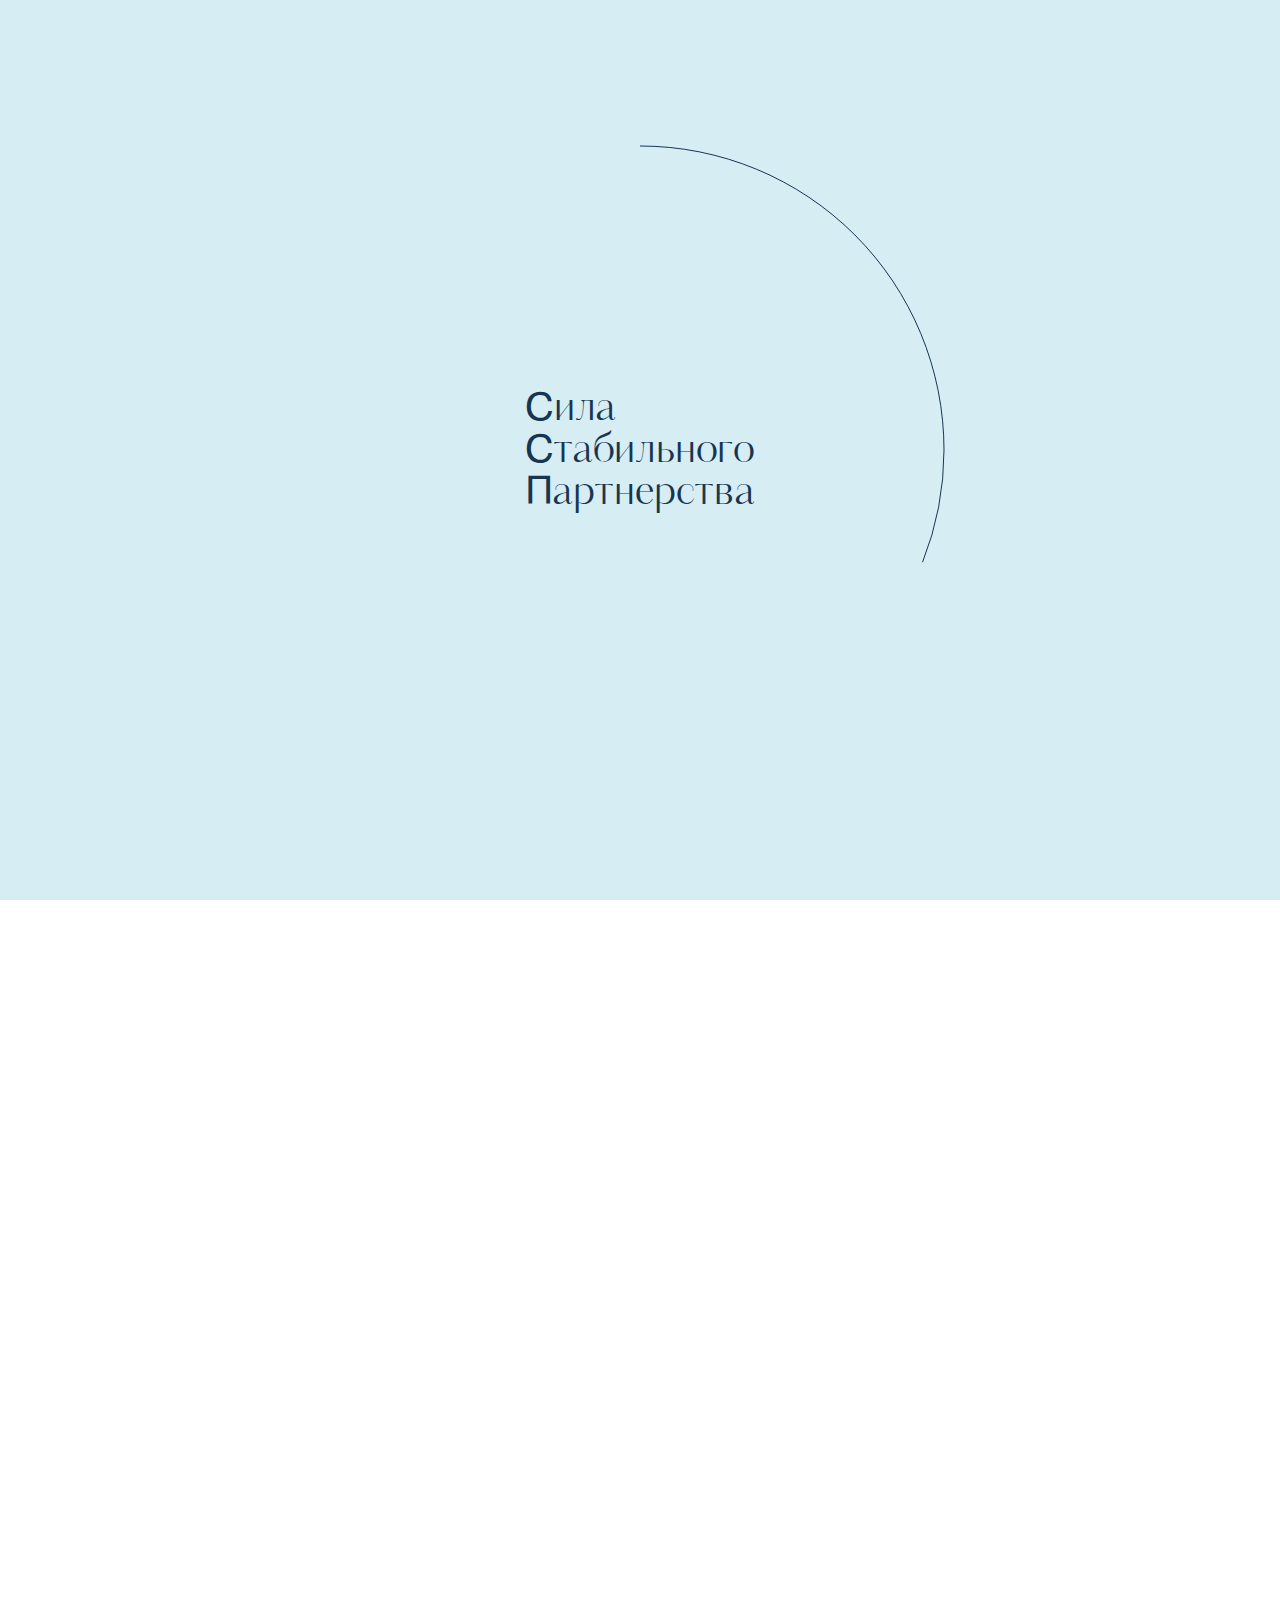
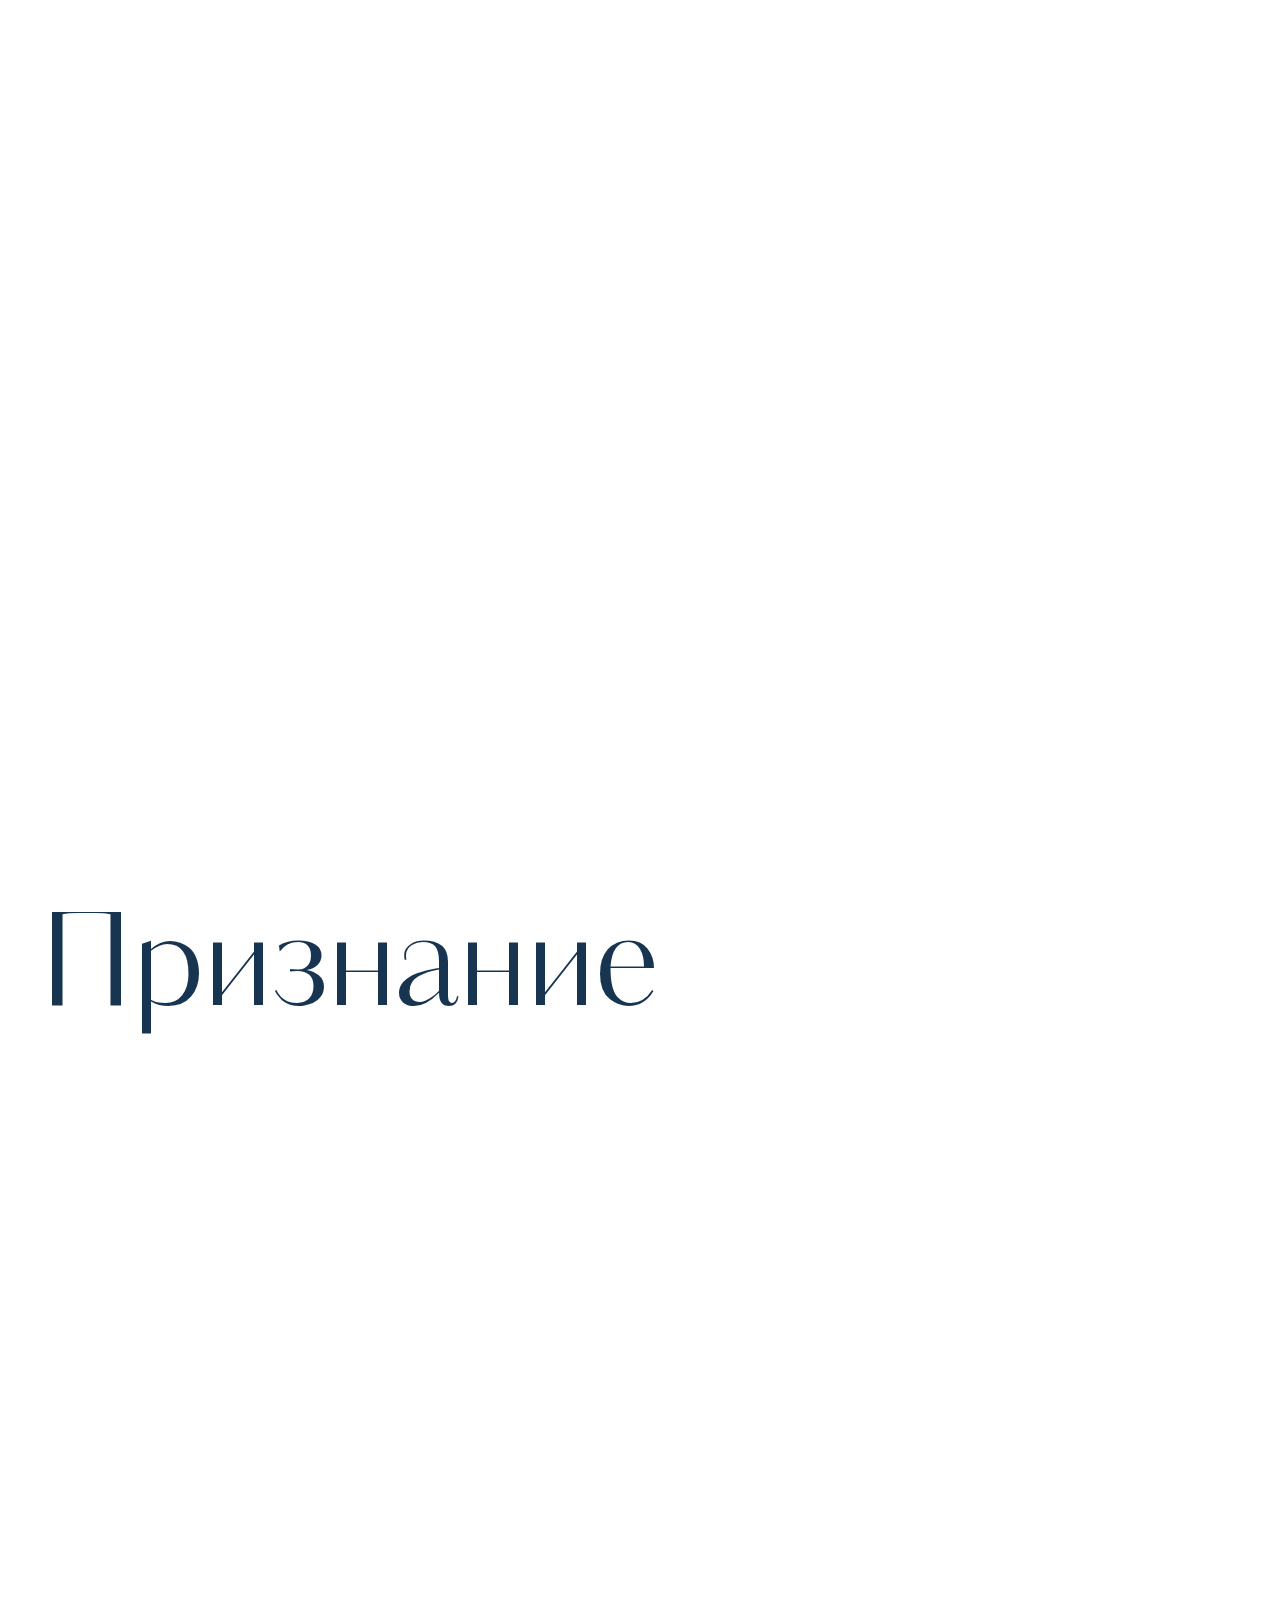
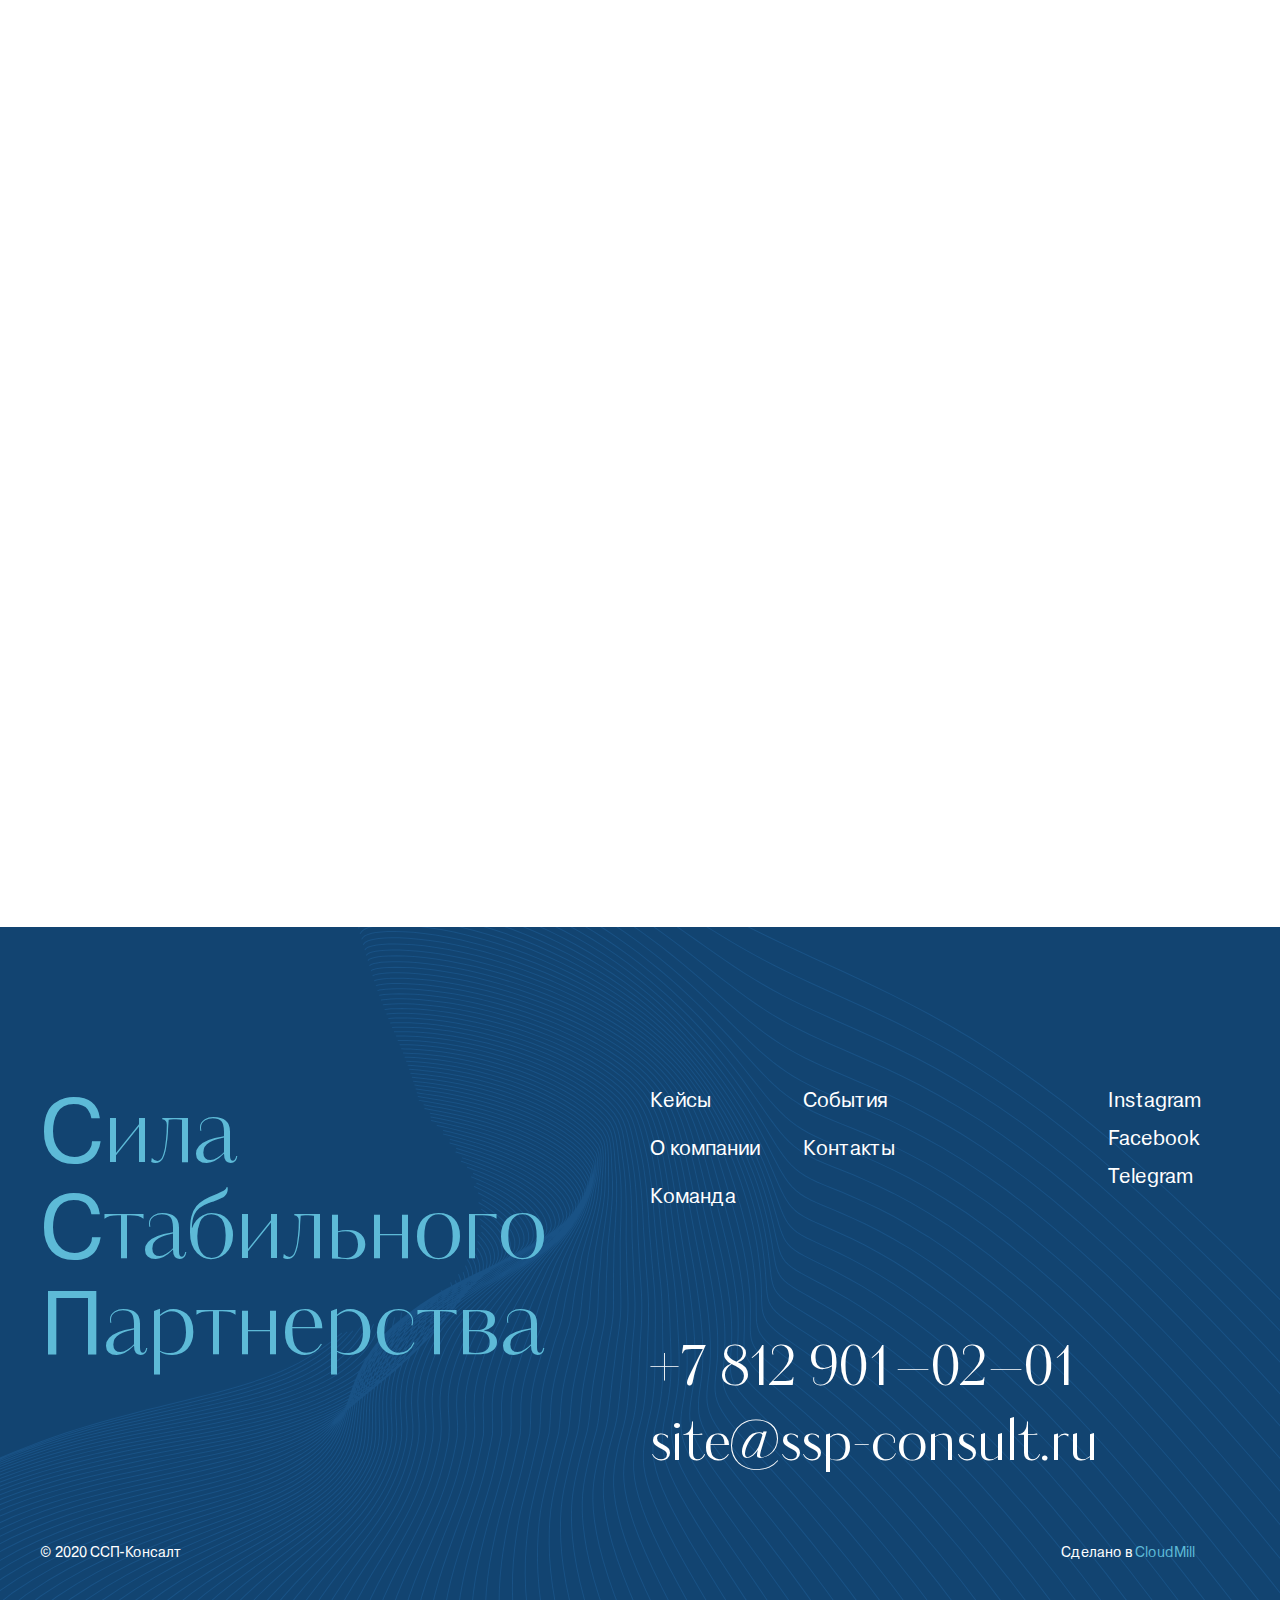
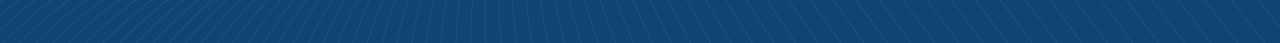
==== commit 5af998a1: "Update" ====
--- a/about-company.html
+++ b/about-company.html
@@ -11,7 +11,7 @@
 		<link href="app.css" rel="stylesheet">
 	</head>
 
-	<body id="body">
+	<body>
 		<div class="loader">
 			<p class="loader-title"><span>С</span>ила <br> <span>С</span>табильного <br> <span>П</span>артнерства</p><svg class="loader-progress" width="610" height="610">
 				<circle class="loader-progress__circle" stroke="transparent" stroke-width="1" cx="305" cy="305" r="304" fill="transparent"></circle>
@@ -21,11 +21,11 @@
 			<div class="about-company-page">
 				<header class="header container-fluid p-0">
 					<div class="header__content">
-						<div class="row align-items-center">
+						<div class="row align-items-center justify-content-between">
 							<div class="col-2">
 								<div class="header__logo"><a href="/"><img class="svg logo__img" src="assets/images/icons/logo.svg" alt="logo"></a></div>
 							</div>
-							<div class="col-2">
+							<div class="col-2 d-xl-block d-none">
 								<ul class="practices d-flex">
 									<li class="practices__item"><a class="link practices" href="practices">Практики<ul class="practices__item-dots">
 												<li class="dot"></li>
@@ -35,7 +35,7 @@
 									<li class="practices__item"><a class="link cases" href="cases">Кейсы</a></li>
 								</ul>
 							</div>
-							<div class="col-4">
+							<div class="col-4 d-xl-block d-none">
 								<ul class="header__menu menu d-flex justify-content-end">
 									<li class="menu__item"><a class="link about-company" href="about-company">О компании</a></li>
 									<li class="menu__item"><a class="link command" href="#">Команда</a></li>
@@ -43,6 +43,30 @@
 									<li class="menu__item"><a class="link contacts" href="contacts">Контакты</a></li>
 								</ul>
 							</div>
+							<div class="col-6 d-xl-none d-flex justify-content-end">
+								<div class="header__burger">
+									<div class="header__burger_active"><span></span></div>
+									<div class="header__burger_close"><img class="svg" src="assets/images/icons/close.svg"></div>
+								</div>
+							</div>
+						</div>
+					</div>
+					<div class="mobile-menu d-block d-xl-none">
+						<div class="mobile-menu__content">
+							<ul class="practices">
+								<li class="practices__item"><a class="link" href="practices">Практики<ul class="practices__item-dots">
+											<li class="dot"></li>
+											<li class="dot"></li>
+											<li class="dot"></li>
+										</ul></a></li>
+								<li class="practices__item"><a class="link" href="cases">Кейсы</a></li>
+							</ul>
+							<ul class="header__menu menu">
+								<li class="menu__item"><a class="link about-company" href="about-company">О компании</a></li>
+								<li class="menu__item"><a class="link command" href="#">Команда</a></li>
+								<li class="menu__item"><a class="link events" href="events">События</a></li>
+								<li class="menu__item"><a class="link contacts" href="contacts">Контакты</a></li>
+							</ul>
 						</div>
 					</div>
 				</header>
@@ -64,12 +88,12 @@
 				<div class="about-company__top">
 					<div class="row justify-content-center">
 						<div class="col-6">
-							<p class="about-company__top-description">С 2008 года, специализируемся на консалтинге в области права и риск менеджмента, оказании профессиональной юридической помощи и сопровождении бизнеса своих клиентов.</p>
+							<p class="about-company__top-description" data-aos="fade-up">С 2008 года, специализируемся на консалтинге в области права и риск менеджмента, оказании профессиональной юридической помощи и сопровождении бизнеса своих клиентов.</p>
 						</div>
 					</div>
 					<div class="row justify-content-end">
 						<div class="col-4">
-							<div class="about-company__top-subdescription">
+							<div class="about-company__top-subdescription" data-aos="fade-up">
 								<div class="row">
 									<div class="col-6">
 										<p>Наш основной принцип деятельности заложен в самом названии и представляет собой силу стабильного партнерства, мы стремимся достигать высоких результатов и поставленных перед нами задач, становясь не просто инструментом для наших клиентов, а полноценным партнером в ведении их бизнеса и решении иных задач.</p>
@@ -79,12 +103,12 @@
 						</div>
 					</div>
 				</div>
-				<div class="about-company__advantages">
+				<div class="about-company__advantages" data-aos="fade-up">
 					<p class="about-company__advantages-text"><span>Доверие, конфиденциальность,</span> <br> <span>ответственность и</span> <br> <span>профессионализм</span> — то, что мы готовы предоставить Вам <br> в процессе нашего сотрудничества.</p>
 				</div>
 				<div class="recognition">
 					<h2 class="recognition__title">Признание</h2>
-					<div class="recognition__content">
+					<div class="recognition__content" data-aos="fade-up">
 						<div class="recognition__content-row recognition__content-row-1">
 							<div class="recognition__content-item"><img src="assets/images/recognition-1.png" alt="recognition-1"></div>
 							<div class="recognition__content-item"><img src="assets/images/recognition-2.png" alt="recognition-2"></div>
@@ -123,7 +147,7 @@
 						</div>
 					</div>
 				</div>
-				<div class="about-company__clients">
+				<div class="about-company__clients" data-aos="fade-up">
 					<div class="about-company__clients-header">
 						<div class="row justify-content-between">
 							<div class="col-2"></div>
@@ -174,7 +198,7 @@
 							</div>
 						</div>
 					</div>
-				</div><a class="see-next" href="command">
+				</div><a class="see-next" href="command" data-aos="fade-up">
 					<div class="see-next__content">
 						<div class="row">
 							<div class="col-2">
@@ -190,60 +214,44 @@
 			<footer class="footer container-fluid px-0">
 				<div class="footer__content">
 					<div class="row">
-						<div class="col-4">
+						<div class="col-8 col-md-3 col-xl-4">
 							<p class="footer__title"><span>С</span>ила <br> <span>С</span>табильного <br> <span>П</span>артнерства</p>
 						</div>
-						<div class="col-4">
-							<div class="footer-block">
-								<div class="row row-cols-1">
-									<div class="col">
-										<div class="footer__links-wrapper">
-											<div class="row justify-content-between">
-												<div class="col-4">
-													<ul class="footer__links">
-														<div class="row">
-															<div class="col">
-																<li class="footer__links-block">
-																	<ul class="footer__links-items">
-																		<li class="footer__links-item"><a class="link" href="cases">Кейсы</a></li>
-																		<li class="footer__links-item"><a class="link" href="about-company">О компании</a></li>
-																		<li class="footer__links-item"><a class="link" href="#">Команда</a></li>
-																	</ul>
-																</li>
-															</div>
-															<div class="col">
-																<li class="footer__links-block">
-																	<ul class="footer__links-items">
-																		<li class="footer__links-item"><a class="link" href="events">События</a></li>
-																		<li class="footer__links-item"><a class="link" href="contacts">Контакты</a></li>
-																	</ul>
-																</li>
-															</div>
-														</div>
-													</ul>
-												</div>
-												<div class="col-2">
-													<ul class="footer__networks">
-														<li class="footer__network"><a class="link" href="#" target="_blank">Instagram</a></li>
-														<li class="footer__network"><a class="link" href="#" target="_blank">Facebook</a></li>
-														<li class="footer__network"><a class="link" href="#" target="_blank">Telegram</a></li>
-													</ul>
-												</div>
-											</div>
-										</div>
-									</div>
-									<div class="col">
+						<div class="col-8 col-md-5 col-xl-4">
+							<div class="footer__links">
+								<div class="row">
+									<div class="col-4 col-md-2 order-1">
+										<ul class="footer__links-block">
+											<li class="footer__links-item"><a class="link" href="cases">Кейсы</a></li>
+											<li class="footer__links-item"><a class="link" href="about-company">О компании</a></li>
+											<li class="footer__links-item"><a class="link" href="#">Команда</a></li>
+										</ul>
+									</div>
+									<div class="col-4 order-2">
+										<ul class="footer__links-block">
+											<li class="footer__links-item"><a class="link" href="events">События</a></li>
+											<li class="footer__links-item"><a class="link" href="contacts">Контакты</a></li>
+										</ul>
+									</div>
+									<div class="col-4 col-md-2 order-4 order-md-3 ms-auto ms-md-0">
+										<ul class="footer__networks">
+											<li class="footer__network"><a class="link" href="#" target="_blank">Instagram</a></li>
+											<li class="footer__network"><a class="link" href="#" target="_blank">Facebook</a></li>
+											<li class="footer__network"><a class="link" href="#" target="_blank">Telegram</a></li>
+										</ul>
+									</div>
+									<div class="col-8 order-3 order-md-4">
 										<div class="footer__contacts d-flex flex-column"><a class="phone" href="tel:+7 812 901–02–01">+7 812 901–02–01</a><a class="email" href="mailto:site@ssp-consult.ru">site@ssp-consult.ru</a></div>
 									</div>
 								</div>
 							</div>
 						</div>
 					</div>
-					<div class="footer__bottom row justify-content-between">
-						<div class="col-1">
+					<div class="footer__bottom row justify-content-between flex-column flex-md-row">
+						<div class="col">
 							<p class="copyrigh">© 2020 ССП-Консалт</p>
 						</div>
-						<div class="col-1">
+						<div class="col d-flex justify-content-md-end">
 							<p class="author">Сделано в<a href="https://cloudmill.ru/" target="_blank"> CloudMill</a></p>
 						</div>
 					</div>
--- a/app.css
+++ b/app.css
@@ -1,4 +1,4 @@
-@font-face{font-family:"Pragmatica";src:url(assets/fonts/Pragmatica-Medium.e1ef481.eot);src:url(assets/fonts/Pragmatica-Medium.e1ef481.eot?#iefix) format("embedded-opentype"),url(assets/fonts/Pragmatica-Medium.a21c644.woff2) format("woff2"),url(assets/fonts/Pragmatica-Medium.6ace6a0.woff) format("woff"),url(assets/fonts/PragmaticaExtended-Medium.8fb3f9e.ttf) format("truetype");font-weight:500;font-style:normal;font-display:swap}@font-face{font-family:"Pragmatica";src:url(assets/fonts/Pragmatica-Book.64b93bb.eot);src:url(assets/fonts/Pragmatica-Book.64b93bb.eot?#iefix) format("embedded-opentype"),url(assets/fonts/Pragmatica-Book.4e7cb94.woff2) format("woff2"),url(assets/fonts/Pragmatica-Book.7b6de51.woff) format("woff"),url(assets/fonts/PragmaticaExtended-Book.eecab37.ttf) format("truetype");font-weight:normal;font-style:normal;font-display:swap}@font-face{font-family:"Kudryashev Headline";src:url(assets/fonts/KudryashevHeadline-Sans.1e652b4.eot);src:url(assets/fonts/KudryashevHeadline-Sans.1e652b4.eot?#iefix) format("embedded-opentype"),url(assets/fonts/KudryashevHeadline-Sans.0dcb8d5.woff2) format("woff2"),url(assets/fonts/KudryashevHeadline-Sans.60fa8d3.woff) format("woff"),url(assets/fonts/KudryashevHeadline-Sans.2060ede.ttf) format("truetype");font-weight:normal;font-style:normal;font-display:swap}html,body,div,span,applet,object,iframe,h1,h2,h3,h4,h5,h6,p,blockquote,pre,a,abbr,acronym,address,big,cite,code,del,dfn,em,img,ins,kbd,q,s,samp,small,strike,strong,sub,sup,tt,var,b,u,i,center,dl,dt,dd,ol,ul,li,fieldset,form,label,legend,table,caption,tbody,tfoot,thead,tr,th,td,article,aside,canvas,details,embed,figure,figcaption,footer,header,hgroup,menu,nav,output,ruby,section,summary,time,mark,audio,video{margin:0;padding:0;border:0;outline:none;font-size:100%;font:inherit;vertical-align:baseline;box-sizing:border-box}article,aside,details,figcaption,figure,footer,header,hgroup,menu,nav,section{display:block}body{line-height:1;width:100vw;height:100vh}img{width:100%;height:100%}ol,ul{list-style:none}a{text-decoration:none;color:inherit}button{outline:none;border:none;background:inherit;font-family:inherit;font-size:inherit;padding:0;margin:0;cursor:pointer}input{outline:none;border:none;background:inherit}textarea{outline:none;border:none;background:inherit;resize:none}blockquote,q{quotes:none}blockquote:before,blockquote:after,q:before,q:after{content:"";content:none}table{border-collapse:collapse;border-spacing:0}.main{color:#173551;font-family:"Pragmatica",Arial,sans-serif;padding-top:120px}.link{width:fit-content;position:relative;transition:all .6s cubic-bezier(0.45, 0, 0.55, 1) 0s}.link::before{content:"";position:absolute;bottom:-8px;right:0;height:1px;width:0;background:#fff;transition:all .6s cubic-bezier(0.45, 0, 0.55, 1) 0s}.link:hover::before{width:100%;left:0;transition:all .6s cubic-bezier(0.45, 0, 0.55, 1) 0s}.tab-btn{height:30px;width:fit-content;display:flex;justify-content:center;align-items:center;padding:0 15px;background:#fff;border:1px solid #173551;color:#173551;border-radius:4px;transition:all .6s cubic-bezier(0.45, 0, 0.55, 1) 0s}.tab-btn span{display:inline-block;font-size:20px;line-height:140%;font-family:"Kudryashev Headline",serif}.tab-btn:hover{border-color:#5DBAD7}.tab-btn.active{background:#5DBAD7;border-color:#5DBAD7;color:#fff}.tab-btn.disabled{opacity:0.6;cursor:auto}.tab-btn.disabled:hover{border-color:#173551}input[name="agree"]{position:absolute;z-index:-1;opacity:0}input[name="agree"]+label{position:relative;display:block;width:100%;margin:0 0 40px;padding-left:40px;font-size:12px;line-height:140%;font-weight:300;cursor:pointer;transition:all .6s cubic-bezier(0.45, 0, 0.55, 1) 0s}input[name="agree"]+label::before{content:"";position:absolute;top:0;left:0;width:25px;height:25px;display:flex;justify-content:center;align-items:center;border-radius:50%;border:1px solid #D6EDF4;background:transparent;background-position:center;transition:all .6s cubic-bezier(0.45, 0, 0.55, 1) 0s}input[name="agree"]+label:hover::before{border-color:#5DBAD7}input[name="agree"]+label a{font-weight:400}input[name="agree"]+label a::before{background:#173551;bottom:-2px}input[name="agree"]+label .error{position:absolute;top:100%;left:40px;color:#F66C72;font-size:12px;line-height:140%;opacity:0;transition:all .6s cubic-bezier(0.45, 0, 0.55, 1) 0s}input[name="agree"]+label .error.active{top:calc(100% + 10px);opacity:1}input[name="agree"]:checked+label::before{border-color:#5DBAD7;background-color:#5DBAD7;background-image:url([data-uri]);background-repeat:no-repeat;background-position:center;background-size:50%}.all-practices{display:flex;padding-bottom:40px;margin-top:40px;border-bottom:1px solid #D6EDF4}.all-practices__title{min-width:max-content;font-family:"Kudryashev Headline",serif;font-size:24px}.all-practices-block{width:100%;margin:8px 0 0 162px;display:flex;justify-content:space-between}.all-practices__items{width:33%;padding-right:10px;padding-left:10px;margin-right:-10px;margin-left:-10px;margin-top:8px}.all-practices__item{font-size:16px;margin-bottom:20px}.all-practices__item .link::before{background:#173551;bottom:-4px}.all-practices__item:last-child{margin:0}.before-btn{position:relative;z-index:3;display:flex;align-items:center;width:fit-content;min-height:55px;height:55px;border-radius:27.5px;padding:0 30px 0 24px}.before-btn::before{content:"";position:absolute;top:0;left:0;z-index:-1;height:100%;width:55px;border-radius:27.5px;background:#D6EDF4;transition:all .6s cubic-bezier(0.45, 0, 0.55, 1) 0s}.before-btn:hover span{color:#173551}.before-btn:hover::before{width:100%}.before-btn img{height:14px;width:10px;margin:0 41px 0 0;transform:rotate(180deg)}.before-btn span{font-size:16px;color:#173551;transition:all .6s cubic-bezier(0.45, 0, 0.55, 1) 0s}.events__subscribe{position:absolute;top:0;left:0;width:100%;height:100%}.events__subscribe-block{position:sticky;top:40px;height:fit-content}.events__subscribe-block.subscribed .subscribe input[name="email"]{opacity:0;visibility:hidden}.events__subscribe-block.subscribed .subscribe input[name="agree"]+label{opacity:0;visibility:hidden}.events__subscribe-block .filter{margin:0 0 80px}.events__subscribe-block .filter__tabs{display:flex;flex-wrap:wrap;padding:0 0 10px;margin:0 0 20px;border-bottom:1px solid #D6EDF4}.events__subscribe-block .filter__tabs .tab-btn{margin:0 10px 10px 0}.events__subscribe-block .filter__discard{display:flex;align-items:center;transition:all .6s cubic-bezier(0.45, 0, 0.55, 1) 0s}.events__subscribe-block .filter__discard:hover{color:#5DBAD7}.events__subscribe-block .filter__discard:hover .svg{transform:rotate(-180deg)}.events__subscribe-block .filter__discard:hover .svg path{fill:#5DBAD7}.events__subscribe-block .filter__discard .svg{width:24px;height:24px;margin-right:10px;transition:all .6s cubic-bezier(0.45, 0, 0.55, 1) 0s}.events__subscribe-block .filter__discard .svg path{transition:all .6s cubic-bezier(0.45, 0, 0.55, 1) 0s}.events__subscribe-block .filter__discard span{font-size:16px}.events__subscribe-block .before-btn{margin:0 0 80px}.events__subscribe-block .subscribe-title{display:none;font-size:24px;line-height:140%;font-weight:300;transition:all .6s cubic-bezier(0.45, 0, 0.55, 1) 0s}.events__subscribe-block .subscribe-title.active{display:block}.events__subscribe-block .subscribe-email{position:relative}.events__subscribe-block .subscribe-email .error{position:absolute;top:80%;color:#F66C72;font-size:12px;line-height:140%;opacity:0;transition:all .6s cubic-bezier(0.45, 0, 0.55, 1) 0s}.events__subscribe-block .subscribe-email .error.active{top:calc(100% + 5px);opacity:1}.events__subscribe-block .subscribe-btn{display:none}.events__subscribe-block .subscribe-btn.active{display:block}.events__subscribe-block .subscribe input[name="email"]{width:100%;display:block;border:none;outline:none;font-size:20px;line-height:100%;font-weight:300;color:inherit;padding-bottom:30px;margin:40px 0;border-bottom:1px solid #D6EDF4;transition:all .6s cubic-bezier(0.45, 0, 0.55, 1) 0s}.events__subscribe-block .subscribe input[name="email"]::placeholder{font-size:20px;line-height:100%;font-weight:300;color:inherit}.events__subscribe-block .share{margin:80px 0 0}.events__subscribe-block .share__title{font-weight:300;font-size:24px;line-height:140%;margin:0 0 40px}.events__subscribe-block .share__links{display:flex;flex-direction:column}.events__subscribe-block .share__links-item{margin:0 0 10px}.events__subscribe-block .share__links-item:last-child{margin:0}.events__subscribe-block .share__links-item a{position:relative;font-size:20px;line-height:140%;transition:all .6s cubic-bezier(0.45, 0, 0.55, 1) 0s}.events__subscribe-block .share__links-item a::before{content:"";position:absolute;bottom:0;left:0;width:100%;height:1px;background:#173551;transition:all .6s cubic-bezier(0.45, 0, 0.55, 1) 0s}.events__subscribe-block .share__links-item a:hover{color:#5DBAD7}.events__subscribe-block .share__links-item a:hover::before{width:0}.feedback__title{max-width:840px;font-size:55px;line-height:120%;font-weight:300;display:none}.feedback__title.active{display:block}.feedback__form{margin:80px 0 60px;display:flex;flex-direction:column;opacity:1;transition:all .6s cubic-bezier(0.45, 0, 0.55, 1) 0s}.feedback__form .feedback-field{position:relative;margin-bottom:60px}.feedback__form .feedback-field input{width:100%;padding:0 0 30px;font-size:20px;line-height:100%;border-bottom:1px solid #D6EDF4;transition:all .6s cubic-bezier(0.45, 0, 0.55, 1) 0s}.feedback__form .feedback-field input:focus{border-bottom:1px solid #5DBAD7}.feedback__form .feedback-field input::placeholder{font-size:20px;line-height:100%;color:#173551}.feedback__form .feedback-field .error{position:absolute;top:80%;color:#F66C72;font-size:12px;line-height:140%;opacity:0;transition:all .6s cubic-bezier(0.45, 0, 0.55, 1) 0s}.feedback__form .feedback-field .error.active{top:calc(100% + 5px);opacity:1}.feedback__form textarea{font-size:20px;line-height:100%;border-bottom:1px solid #D6EDF4;height:140px;transition:all .6s cubic-bezier(0.45, 0, 0.55, 1) 0s}.feedback__form textarea:focus{border-bottom:1px solid #5DBAD7}.feedback__form textarea::placeholder{font-size:20px;line-height:100%;color:#173551}.feedback__submit{display:flex;align-items:center}.feedback__submit .submit-btn{display:none}.feedback__submit .submit-btn.active{display:block}.feedback__submit input[name="agree"]+label{margin:0 0 0 210px;width:340px}.feedback.sended .feedback__form{width:0;opacity:0}.feedback.sended .feedback-agree{display:none}.more-btn{position:relative;z-index:3;display:flex;align-items:center;width:fit-content;min-height:55px;height:55px;border-radius:27.5px;padding:0 30px 0 24px}.more-btn::before{content:"";position:absolute;top:0;left:0;z-index:-1;height:100%;width:55px;border-radius:27.5px;background:#5DBAD7;transition:all .6s cubic-bezier(0.45, 0, 0.55, 1) 0s}.more-btn:hover span{color:#fff}.more-btn:hover::before{width:100%}.more-btn img{height:14px;width:10px;margin:0 41px 0 0}.more-btn span{font-size:16px;color:#173551;transition:all .6s cubic-bezier(0.45, 0, 0.55, 1) 0s}.news__item{position:relative;display:flex;flex-direction:column;height:500px;padding:20px 0 0}.news__item::before{content:"";position:absolute;left:0;top:-1px;height:1px;width:0;background:#9BD1FF;transition:all .6s cubic-bezier(0.45, 0, 0.55, 1) 0s}.news__item:hover::before{width:100%}.news__item-date{font-family:"Kudryashev Headline",serif;font-size:20px;line-height:140%}.news__item-title{font-size:39px;line-height:140%;margin:20px 0 0}.news__item-themes{margin:auto 0 40px;display:flex}.news__item-themes .news__item-theme{display:flex;justify-content:center;align-items:center;margin:0 10px 0 0}.news__item-themes .news__item-theme:last-child{margin:0}.page-title{max-width:1920px;padding:40px 40px 120px;margin:0 auto;text-align:center}.page-title h1{font-family:"Kudryashev Headline",serif;color:#173551;font-size:90px;line-height:100%}.recognition{overflow:hidden;margin:160px 0}.recognition__title{font-family:"Kudryashev Headline",serif;font-size:130px;line-height:90%;padding:0 0 0 40px;color:#173551}.recognition__content{position:relative;margin:80px 0 0;width:100%;overflow:hidden}.recognition__content-row{display:flex;align-items:center}.recognition__content-row-1{margin:0 0 20px}.recognition__content-row-2{transform:translateX(-90px)}.recognition__content-item{width:fit-content;max-width:240px;height:auto;max-height:116px;margin:0 20px 0 0}.recognition__content-item img{display:block;width:initial}.see-next{position:relative;display:block;height:400px;background:#D6EDF4;color:#173551}.see-next::before{content:"";position:absolute;left:0;top:0;z-index:0;height:100%;width:0;background:#9BD1FF;transition:all .6s cubic-bezier(0.45, 0, 0.55, 1) 0s}.see-next:hover .see-next__button{background:#173551}.see-next:hover::before{width:100%}.see-next__content{position:relative;max-width:1920px;width:100%;height:100%;padding:30px 40px 40px;margin:0 auto}.see-next__subtitle{position:relative;z-index:2;font-family:"Kudryashev Headline",serif;font-size:24px;line-height:140%;margin:10px 218px 0 0}.see-next__title{position:relative;z-index:2;font-family:"Pragmatica",Arial,sans-serif;font-size:90px;line-height:120%}.see-next__button{position:absolute;right:40px;bottom:40px;width:93px;height:93px;display:flex;justify-content:center;align-items:center;background:#5DBAD7;outline:none;border:none;padding:0;border-radius:50%;cursor:pointer;transition:all .6s cubic-bezier(0.45, 0, 0.55, 1) .3s}.see-next__button img{width:16px;height:24px}.case-item{width:100%;align-self:flex-end;background:transparent}.case-item__content{position:relative;display:flex;width:100%;padding:40px 0;border-top:1px solid #173551;transition:all .6s cubic-bezier(0.45, 0, 0.55, 1) 0s}.case-item__content:hover{background:#D6EDF4}.case-item__content .case-item__link{position:absolute;left:0;top:0;z-index:1;display:block;width:100%;height:100%}.case-item__content-title-block{max-width:506px;margin:0 auto 0 0}.case-item__content-img-block,.case-item__content .case-item__practices{width:25%;margin-left:20px}.case-item__title{font-size:30px;line-height:140%;margin-bottom:20px}.case-item .tab-btn{background:transparent}.case-item__img{width:284px;height:160px;border:1px solid #D6EDF4;display:flex;justify-content:center;align-items:center;background:#fff}.case-item__img span{display:inline-flex;justify-content:center}.case-item__img img{width:50%}.case-item__practices-title{font-size:20px;line-height:140%;font-family:"Kudryashev Headline",serif;margin-bottom:30px}.case-item__practices-block{display:flex;flex-direction:column}.case-item__practices-item{font-size:16px;line-height:100%;margin-bottom:20px;font-weight:500}.case-item__practices-item .link{position:relative;z-index:2}.case-item__practices-item .link::before{bottom:-5px;background:#173551}.case-item__practices-item:last-child{margin-bottom:0}.case-item.small{width:calc((100% / 8) * 7);padding-left:10px;padding-right:10px;margin-left:-10px;margin-right:-10px}.case-item.small .case-item__content-img-block,.case-item.small .case-item__content .case-item__practices{width:27.5%}.footer{width:100%;background-color:#124471;background-image:url(assets/images/footer-bg.dc0967e.svg);background-position:bottom;background-size:cover;padding:160px 0 80px}.footer__content{max-width:1920px;padding:0 40px;margin:0 auto;position:relative;font-family:"Pragmatica",Arial,sans-serif;color:#fff}.footer__content .footer__title{font-size:90px;color:#5DBAD7;font-family:"Kudryashev Headline",serif}.footer__content .footer__title span{font-family:"Pragmatica",Arial,sans-serif}.footer__content .footer-block .footer__links-wrapper{margin:0 0 132px;font-size:20px;line-height:140%}.footer__content .footer-block .footer__links-wrapper .link:hover{color:#9BD1FF}.footer__content .footer-block .footer__links-wrapper .link::before{background:#9BD1FF}.footer__content .footer-block .footer__links-wrapper .footer__links-block{margin:0 88px 0 0}.footer__content .footer-block .footer__links-wrapper .footer__links-block:last-child{margin:0}.footer__content .footer-block .footer__links-wrapper .footer__links-item{margin:0 0 20px}.footer__content .footer-block .footer__links-wrapper .footer__links-item:last-child{margin:0}.footer__content .footer-block .footer__links-wrapper .footer__network{margin:0 0 10px}.footer__content .footer-block .footer__links-wrapper .footer__network:last-child{margin:0}.footer__content .footer-block .footer__contacts{font-size:55px;line-height:100%;font-family:"Kudryashev Headline",serif}.footer__content .footer-block .footer__contacts a{width:fit-content;transition:all .6s cubic-bezier(0.45, 0, 0.55, 1) 0s}.footer__content .footer-block .footer__contacts a:hover{color:#9BD1FF}.footer__content .footer-block .footer__contacts .phone{margin:0 0 20px}.footer__content .footer__bottom{margin-top:70px;font-size:14px;line-height:140%}.footer__content .footer__bottom .copyrigh{font-weight:300}.footer__content .footer__bottom .author{font-weight:300}.footer__content .footer__bottom .author a{color:#5DBAD7;font-weight:normal;transition:all .6s cubic-bezier(0.45, 0, 0.55, 1) 0s}.footer__content .footer__bottom .author a:hover{color:#F66C72}.header{position:fixed;top:0;left:0;z-index:15;width:100%;height:120px;border-bottom:1px solid rgba(255,255,255,0.2);font-family:"Pragmatica",Arial,sans-serif;color:#173551;background:transparent;transition:transform .9s cubic-bezier(0.45, 0, 0.55, 1) 0s}.header::before{content:"";position:absolute;top:0;left:0;z-index:-1;background:#fff;width:100%;height:0;transition:all .9s cubic-bezier(0.45, 0, 0.55, 1) 0s}.header .link::after{content:"";position:absolute;top:calc(50% - 4px);left:-18px;width:8px;height:8px;display:none;border-radius:50%;background:#5DBAD7}.header .link::before{transition:all .9s cubic-bezier(0.45, 0, 0.55, 1) 0s;background:#173551}.header.scrolled.out{transform:translateY(-100%)}.header.scrolled::before{height:100%}.header__content{max-width:1920px;width:100%;height:100%;padding:0 40px;margin:0 auto}.header__content>.row{height:100%}.header__content .header__logo{max-width:208px;max-height:46px;min-width:125px;min-height:28px}.header__content .header__logo a{width:100%;height:100%}.header__content .header__logo a .logo__img{width:100%;height:100%}.header__content .header__logo a .logo__img path:nth-child(1),.header__content .header__logo a .logo__img path:nth-child(2){fill:#173551;transition:all .9s cubic-bezier(0.45, 0, 0.55, 1) 0s}.header__content .practices{font-size:24px}.header__content .practices__item{margin:0 70px 0 0}.header__content .practices__item:last-child{margin:0}.header__content .practices__item a{display:flex}.header__content .practices__item a .practices__item-dots{margin:0 0 0 20px;height:inherit;width:30px;display:flex;align-items:center;justify-content:space-between}.header__content .practices__item a .practices__item-dots .dot{width:6px;height:6px;background:#173551;border-radius:50%;transition:all .9s cubic-bezier(0.45, 0, 0.55, 1) 0s}.header__content .menu__item{margin:0 0 0 82px;font-size:16px}.header__content .menu__item:first-child{margin:0}.index-page .header{color:#fff}.index-page .header .link::before{background:#fff}.index-page .header .header__content .header__logo a .logo__img path:nth-child(1),.index-page .header .header__content .header__logo a .logo__img path:nth-child(2){fill:#fff}.index-page .header .header__content .practices__item a .practices__item-dots .dot{background:#fff}.index-page .header.scrolled{color:#173551}.index-page .header.scrolled .link::before{background:#173551}.index-page .header.scrolled .header__content .header__logo a .logo__img path:nth-child(1),.index-page .header.scrolled .header__content .header__logo a .logo__img path:nth-child(2){fill:#173551}.index-page .header.scrolled .header__content .practices__item a .practices__item-dots .dot{background:#173551}.practices-page .header .link.practices::after{display:block}.cases-page .header .link.cases::after{display:block}.about-company-page .header .link.about-company::after{display:block}.command-page .header .link.command::after{display:block}.events-page .header .link.events::after{display:block}.contacts-page .header .link.contacts::after{display:block}.loader{display:flex;position:fixed;top:0;left:0;z-index:100;width:100vw;height:100vh;justify-content:center;align-items:center;background:#D6EDF4;transform:translateY(0);transition:transform .6s cubic-bezier(0.45, 0, 0.55, 1) 0s}.loader.hidden{transform:translateY(-100%);transition:transform .6s cubic-bezier(0.45, 0, 0.55, 1) 0s}.loader-title{font-size:40px;line-height:100%;color:#173551;font-family:"Kudryashev Headline",serif}.loader-title span{font-family:"Pragmatica",Arial,sans-serif}.loader-progress{position:absolute;top:calc(50% - 610px / 2);left:calc(50% - 610px / 2);width:610px;height:610px}.loader-progress__circle{transform-origin:center;transform:rotate(-90deg);stroke:#173551;transition:stroke-dashoffset .6s cubic-bezier(0.45, 0, 0.55, 1) 0s}.about-company .page-title{text-align:left}.about-company .ticker{position:relative;height:286px;overflow:hidden}.about-company .ticker-wrapper{position:relative;width:100%}.about-company .ticker-wrapper.images{position:absolute;left:0;top:0;min-height:100%}.about-company .ticker-wrapper.images .str_move{width:100%;height:100%}.about-company .ticker-wrapper.images img{position:absolute;width:194px;height:140px}.about-company .ticker-wrapper.images img.ticker-img-1{top:0;left:250px;z-index:2}.about-company .ticker-wrapper.images img.ticker-img-2{bottom:0;left:50%;z-index:6}.about-company .ticker-wrapper.images img.ticker-img-3{top:0;right:240px;z-index:0}.about-company .ticker-wrapper.text{display:flex}.about-company .ticker-wrapper.text p{font-family:"Kudryashev Headline",serif;font-size:150px;line-height:140%;word-spacing:35px;white-space:nowrap;padding-top:20px}.about-company .ticker-wrapper.text p span{position:relative}.about-company .ticker-wrapper.text p span:nth-child(1){z-index:1}.about-company .ticker-wrapper.text p span:nth-child(2){z-index:3}.about-company .ticker-wrapper.text p span:nth-child(3){z-index:5}.about-company__top{max-width:1920px;padding:0 40px;margin:160px auto}.about-company__top-description{margin:0 auto 80px;font-size:39px;font-weight:300;line-height:140%;text-indent:17%}.about-company__top-subdescription{padding:40px 0 0;border-top:1px solid #173551}.about-company__top-subdescription p{font-size:18px;line-height:160%;font-weight:300}.about-company__advantages{padding:160px 40px;display:flex;justify-content:center;align-items:center;background-color:#edf5fb;background-image:url(assets/images/about-company-advantages.56d24ec.svg);background-position:bottom;background-size:cover}.about-company__advantages-text{max-width:1040px;font-size:70px;line-height:100%;text-align:center}.about-company__advantages-text span{position:relative;font-family:"Kudryashev Headline",serif}.about-company__advantages-text span::after{content:"";position:absolute;left:0;bottom:0;height:1px;width:100%;background:#173551}.about-company__clients{max-width:1920px;padding:0 40px;margin:0 auto 160px}.about-company__clients-header{margin-bottom:80px}.about-company__clients-header h2{font-size:55px;line-height:120%}.about-company__clients-header .about-company__clients-slider-navigation{display:flex}.about-company__clients-header .about-company__clients-slider-navigation .next-btn,.about-company__clients-header .about-company__clients-slider-navigation .prev-btn{width:55px;height:55px;display:flex;justify-content:center;align-items:center;background:#D6EDF4;border-radius:50%;cursor:pointer;transition:all .6s cubic-bezier(0.45, 0, 0.55, 1) 0s}.about-company__clients-header .about-company__clients-slider-navigation .next-btn:hover,.about-company__clients-header .about-company__clients-slider-navigation .prev-btn:hover{background:#5DBAD7}.about-company__clients-header .about-company__clients-slider-navigation .next-btn:hover .svg path,.about-company__clients-header .about-company__clients-slider-navigation .prev-btn:hover .svg path{fill:#fff}.about-company__clients-header .about-company__clients-slider-navigation .next-btn .svg,.about-company__clients-header .about-company__clients-slider-navigation .prev-btn .svg{width:35%}.about-company__clients-header .about-company__clients-slider-navigation .next-btn .svg path,.about-company__clients-header .about-company__clients-slider-navigation .prev-btn .svg path{fill:#173551;transition:all .6s cubic-bezier(0.45, 0, 0.55, 1) 0s}.about-company__clients-header .about-company__clients-slider-navigation .prev-btn{margin-right:10px;transform:rotate(180deg)}.about-company__clients-slider{height:300px;padding:50px 0 20px;border-top:1px solid #D6EDF4;border-bottom:1px solid #D6EDF4}.about-company__clients-slider-slide{display:flex;flex-direction:column;justify-content:space-between}.about-company__clients-slider-slide .slide-img{display:flex;align-items:center;height:100%}.about-company__clients-slider-slide .slide-img .sevkabel{width:165px;height:38px}.about-company__clients-slider-slide .slide-img .rise-development{width:165px;height:43px}.about-company__clients-slider-slide .slide-img .university{width:92px;height:92px}.about-company__clients-slider-slide .slide-img .metrostroy{width:127px;height:97px}.about-company__clients-slider-slide .slide-img .baltic-plant{width:135px;height:46px}.about-company__clients-slider-slide p{min-height:88px;font-size:16px;line-height:140%;margin:20px 0 0}.case__content{max-width:1920px;margin:40px auto 160px;padding:0 40px}.case__content .left-block{width:100%;height:100%;position:relative}.case__share{position:sticky;top:40px;height:fit-content}.case__share .share{margin:80px 0 0}.case__share .share__title{font-weight:300;font-size:24px;line-height:140%;margin:0 0 40px}.case__share .share__links{display:flex;flex-direction:column}.case__share .share__links-item{margin:0 0 10px}.case__share .share__links-item:last-child{margin:0}.case__share .share__links-item a{position:relative;font-size:20px;line-height:140%;transition:all .6s cubic-bezier(0.45, 0, 0.55, 1) 0s}.case__share .share__links-item a::before{content:"";position:absolute;bottom:0;left:0;width:100%;height:1px;background:#173551;transition:all .6s cubic-bezier(0.45, 0, 0.55, 1) 0s}.case__share .share__links-item a:hover{color:#5DBAD7}.case__share .share__links-item a:hover::before{width:0}.case__head{display:flex;flex-direction:column;align-items:center;margin-bottom:80px}.case__title{font-size:55px;line-height:100%;text-align:center;font-family:"Kudryashev Headline",serif;margin-bottom:40px}.case-block{padding-left:80px}.case-block p{font-size:18px;line-height:160%}.case-block .subject{margin-bottom:80px}.case-block .subject p{margin-bottom:20px}.case-block .subject p:last-child{margin-bottom:0}.case-block .result__title{font-size:30px;line-height:140%;margin-bottom:40px}.case-block .result__numeric-list{margin-bottom:80px}.case-block .result__numeric-list li{position:relative;padding-left:100px;font-size:16px;line-height:160%;margin-bottom:20px}.case-block .result__numeric-list li:last-child{margin-bottom:0}.case-block .result__numeric-list li span{position:absolute;top:0;left:0}.case-block .result__text{font-size:18px;line-height:160%;margin-bottom:40px}.case-block .result__disc-list li{position:relative;padding-left:100px;font-size:16px;line-height:160%;margin-bottom:20px}.case-block .result__disc-list li:last-child{margin-bottom:0}.case-block .result__disc-list li::before{content:"";position:absolute;top:8px;left:6px;display:block;width:3px;height:3px;background:#173551;border-radius:50%;text-align:center}.case__other-cases-title{font-size:130px;line-height:90%;font-family:"Kudryashev Headline",serif;margin:160px 0 80px}.case__other-cases-block{display:flex;flex-direction:column}.cases__content{max-width:1920px;margin:0 auto 120px;padding:0 40px}.cases__filter{margin-bottom:80px}.cases__filter-block{padding-bottom:20px;margin-bottom:20px;border-bottom:1px solid #D6EDF4}.cases__filter-tabs{display:flex;flex-wrap:wrap;width:83.33%;padding-right:10px;padding-left:10px;margin-right:-10px;margin-left:-10px}.cases__filter-tabs .tab-btn{margin:0 10px 10px 0}.cases__filter-discard{display:flex;align-items:center;transition:all .6s cubic-bezier(0.45, 0, 0.55, 1) 0s}.cases__filter-discard:hover{color:#5DBAD7}.cases__filter-discard:hover .svg{transform:rotate(-180deg)}.cases__filter-discard:hover .svg path{fill:#5DBAD7}.cases__filter-discard .svg{width:24px;height:24px;margin-right:10px;transition:all .6s cubic-bezier(0.45, 0, 0.55, 1) 0s}.cases__filter-discard .svg path{transition:all .6s cubic-bezier(0.45, 0, 0.55, 1) 0s}.cases__filter-discard span{font-size:16px}.cases__last{margin-bottom:80px}.cases__last-title{font-size:24px;line-height:140%;font-family:"Kudryashev Headline",serif}.cases__last .last-case{position:relative;background-color:#edf4fb;background-image:url(assets/images/last-case-bg.c5c6ad7.svg);background-repeat:no-repeat;background-size:contain;background-position:right bottom;padding:30px 40px 40px 80px;transition:all .6s cubic-bezier(0.45, 0, 0.55, 1) 0s}.cases__last .last-case:hover{background-color:#D6EDF4}.cases__last .last-case .cases__last-link{position:absolute;top:0;left:0;z-index:1;display:block;width:100%;height:100%}.cases__last .last-case__img{position:absolute;top:40px;right:40px;width:284px;height:160px;display:flex;justify-content:center;align-items:center;background:#fff}.cases__last .last-case__img span{display:inline-flex;justify-content:center}.cases__last .last-case__img img{width:50%}.cases__last .last-case__title{font-size:39px;line-height:140%;max-width:710px;margin-bottom:20px}.cases__last .last-case .tab-btn{background:transparent}.cases__last .last-case__practices{margin-top:87px}.cases__last .last-case__practices-title{font-size:20px;line-height:140%;font-family:"Kudryashev Headline",serif;margin-bottom:30px}.cases__last .last-case__practices-block{display:flex;flex-direction:column}.cases__last .last-case__practices-item{font-size:16px;line-height:100%;margin-bottom:20px;font-weight:500}.cases__last .last-case__practices-item .link{position:relative;z-index:2}.cases__last .last-case__practices-item .link::before{bottom:-5px;background:#173551}.cases__last .last-case__practices-item:last-child{margin-bottom:0}.cases__all{display:flex;flex-direction:column}.contacts{margin:0}.contacts-block{width:100%;height:725px;background:url(assets/images/contacts-bg.5f23b54.png),linear-gradient(#D6EDF4, #D6EDF4);background-position:bottom;background-repeat:no-repeat;background-size:cover;background-blend-mode:soft-light}.contacts-block__content{max-width:1920px;padding:0 40px;margin:0 auto}.contacts-block__content .page-title{padding:160px 40px 77px}.contacts-block__addresses{padding-left:25px;font-size:30px;line-height:140%;font-weight:300}.contacts-block__addresses .contacts-block__address{position:relative;margin-bottom:64px}.contacts-block__addresses .contacts-block__address:last-child{margin-bottom:0}.contacts-block__addresses .contacts-block__address .number{position:absolute;bottom:100%;left:-25px;font-family:"Kudryashev Headline",serif;font-size:24px;line-height:140%}.contacts-block__addresses .contacts-block__address .address span{white-space:nowrap}.contacts-block__links{display:flex;flex-direction:column}.contacts-block__links .phone,.contacts-block__links .email{font-size:59px;line-height:100%;font-family:"Kudryashev Headline",serif;white-space:nowrap;transition:all .6s cubic-bezier(0.45, 0, 0.55, 1) 0s}.contacts-block__links .phone:hover,.contacts-block__links .email:hover{color:#5DBAD7}.contacts-block__links .email{margin:20px 0 40px}.contacts-block__links .work-time{font-size:12px;line-height:140%;text-transform:uppercase}.contacts-block__links .work-time span{margin-bottom:5px}.contacts-block__links .work-time span:last-child{margin-bottom:0}.contacts__map{width:100%;height:600px;background:#124471}.contacts__map #map{width:100%;height:100%}.contacts__advices{max-width:1920px;padding:0 40px;margin:160px auto}.contacts__advices-subtitle{font-size:24px;line-height:140%;font-family:"Kudryashev Headline",serif;margin-bottom:20px}.contacts__advices-title{font-size:55px;line-height:120%;font-weight:300;max-width:680px}.contacts__advices-imgs{margin:86px 0 160px}.contacts__advices-join .join-title{font-weight:300;font-size:55px;line-height:120%}.contacts__advices-join .contacts__advices-networks a{position:relative;width:fit-content;font-weight:300;color:#5DBAD7;font-size:55px;line-height:120%;transition:all .6s cubic-bezier(0.45, 0, 0.55, 1) 0s}.contacts__advices-join .contacts__advices-networks a::before{content:"";position:absolute;left:0;bottom:0;width:100%;height:2px;background:#5DBAD7;transition:all .6s cubic-bezier(0.45, 0, 0.55, 1) 0s}.contacts__advices-join .contacts__advices-networks a:hover{color:#124471}.contacts__advices-join .contacts__advices-networks a:hover::before{opacity:0}.contacts__feedback{max-width:1920px;padding:0 40px;margin:0 auto 160px}.event__wrapper{max-width:1920px;padding:0 40px;margin:0 auto}.event__block{position:relative}.event__block .events__subscribe{width:25%;padding-right:10px;padding-left:10px;margin-right:-10px;margin-left:-10px;z-index:5}.event__block .event__content{position:relative}.event__block .event__content-header{display:flex;flex-direction:column;align-items:center;margin:0 0 80px}.event__block .event__content-header .event__content-title{font-family:"Kudryashev Headline",serif;font-size:55px;line-height:100%;text-align:center}.event__block .event__content-header .event__content-tabs{display:flex;flex-wrap:wrap;margin:40px 0 34px}.event__block .event__content-header .event__content-tabs .event__content-tab{margin-right:10px}.event__block .event__content-header .event__content-tabs .event__content-tab:last-child{margin:0}.event__block .event__content-header .event__content-date{font-family:"Kudryashev Headline",serif;font-size:20px;line-height:140%}.event__block .event__content-block{padding-left:80px}.event__block .event__content-block p{font-weight:300;font-size:18px;line-height:160%}.event__block .event__content-block .event__content-subject{width:78%}.event__block .event__content-block .event__content-image{width:100%;height:480px;margin:80px 0 90px}.event__block .event__content-block .event__content-results{width:78%}.event__block .event__content-block .event__content-results .results__title{font-size:30px;line-height:140%;font-weight:300;margin:0 0 40px}.event__block .event__content-block .event__content-results .results__item{margin:0 0 20px}.event__block .event__content-block .event__content-results .results__item:last-child{margin:0}.event__similar{margin:160px 0}.event__similar-title{max-width:974px;font-size:130px;line-height:90%;font-family:"Kudryashev Headline",serif;margin:0 0 80px}.event__similar-list{display:flex;justify-content:space-between;border-top:1px solid #173551}.event__similar-list .news__item{max-width:506px;margin-right:20px}.event__similar-list .news__item:last-child{margin-right:0}.events__content{max-width:1920px;margin:0 auto 160px;padding:0 40px}.events__content .left-block{width:100%;height:100%;position:relative}.events__block-list{padding-left:80px}.events__block-list .events__block-item{border-top:1px solid #173551;margin:0 0 40px}.events__block-list .events__block-item:last-child{margin:0}.events__block-list .events__block-item .events__items{display:flex;justify-content:space-between}.events__block-list .events__block-item .events__items .news__item{max-width:506px;margin-right:20px}.events__block-list .events__block-item .events__items .news__item:last-child{margin-right:0}.index-main{color:#173551;font-family:"Pragmatica",Arial,sans-serif;overflow:hidden;margin:0}.index-main .fullpage-block{position:relative;height:100vh;width:100%;padding:120px 0 0;color:#fff}.index-main .fullpage-block .fulpage__slider{position:absolute;left:0;top:0;bottom:0;right:0;z-index:1}.index-main .fullpage-block .fulpage__slider-slide .fulpage__slider-title{position:absolute;left:30px;bottom:8px;font-size:186px;line-height:140%;font-family:"Kudryashev Headline",serif}.index-main .fullpage-block .fulpage__slider-slide .fullpage__slider-description{position:absolute;right:115px;bottom:35%;max-width:486px;font-size:24px;line-height:140%}.index-main .fullpage-block .fulpage__slider-slide .fullpage__slider-description .more-btn{margin:44px 0 0}.index-main .fullpage-block .fulpage__slider-slide .fullpage__slider-description .more-btn::before{background:#F66C72}.index-main .fullpage-block .fulpage__slider-slide .fullpage__slider-description .more-btn span{color:#fff}.index-main .fullpage-block .fulpage__slider-slide-1{background:url(assets/images/header-slider-1.f2f3732.jpg);background-repeat:no-repeat;background-position:center;background-size:cover}.index-main .fullpage-block .fulpage__slider-slide-2{background:url(assets/images/header-slider-2.e5d8ffd.jpg);background-repeat:no-repeat;background-position:center;background-size:cover}.index-main .fullpage-block .fulpage__slider-slide-3{background:url(assets/images/header-slider-3.500355f.jpg);background-repeat:no-repeat;background-position:center;background-size:cover}.index-main .fullpage-block .fulpage__slider-pagination{z-index:10;display:flex;align-items:center;height:220px;width:fit-content;bottom:unset;left:40px;top:calc(50% - 220px / 2)}.index-main .fullpage-block .fulpage__slider-pagination .fulpage__slider-bullet{position:relative;display:flex;justify-content:center;align-items:center;background:transparent;cursor:pointer;margin:0;height:150px;width:150px;border:1px solid #fff;border-radius:50%;font-size:110px;font-family:"Kudryashev Headline",serif;color:#fff;opacity:1;transition:all .6s cubic-bezier(0.45, 0, 0.55, 1) 0s}.index-main .fullpage-block .fulpage__slider-pagination .fulpage__slider-bullet:nth-child(2){transform:translateX(-20px)}.index-main .fullpage-block .fulpage__slider-pagination .fulpage__slider-bullet:nth-child(3){transform:translateX(-40px)}.index-main .fullpage-block .fulpage__slider-pagination .fulpage__slider-bullet .bullet-content{position:relative;z-index:5;padding-bottom:8px}.index-main .fullpage-block .fulpage__slider-pagination .fulpage__slider-bullet .colored-circle{position:absolute;height:0;width:0;border-radius:50%;background:#F66C72;border:none;z-index:4;transition:all .6s cubic-bezier(0.45, 0, 0.55, 1) 0s}.index-main .fullpage-block .fulpage__slider-pagination .fulpage__slider-bullet .bullet-progress{position:absolute;height:0;width:0;z-index:4}.index-main .fullpage-block .fulpage__slider-pagination .fulpage__slider-bullet .bullet-progress__circle{opacity:0;transition:all .1s cubic-bezier(0.45, 0, 0.55, 1) .6s}.index-main .fullpage-block .fulpage__slider-pagination .fulpage__slider-bullet-active{width:200px;height:200px;z-index:3}.index-main .fullpage-block .fulpage__slider-pagination .fulpage__slider-bullet-active .colored-circle{height:220px;width:220px}.index-main .fullpage-block .fulpage__slider-pagination .fulpage__slider-bullet-active .bullet-progress{height:208px;width:208px}.index-main .fullpage-block .fulpage__slider-pagination .fulpage__slider-bullet-active .bullet-progress__circle{opacity:1;transform-origin:center;transform:rotate(-90deg)}.index-main .fullpage-block .fulpage__slider-pagination .fulpage__slider-bullet-filling .bullet-progress__circle{transition:stroke-dashoffset 5s cubic-bezier(0.45, 0, 0.55, 1) 0s}.index-main .fullpage-block__content{position:relative;height:100%;padding:37px 40px 40px}.index-main .fullpage-block__content .fullpage-block__title{position:absolute;top:37px;left:40px;z-index:1}.index-main .fullpage-block__content .fullpage-block__title .first-line{display:flex;align-items:center}.index-main .fullpage-block__content .fullpage-block__title .first-line .line{height:1px;width:110px;margin:0 20px;background:#fff}.index-main .fullpage-block__content .fullpage-block__title .first-line .big-text{line-height:140%}.index-main .fullpage-block__content .fullpage-block__title .small-text{font-size:14px;text-transform:uppercase}.index-main .fullpage-block__content .fullpage-block__title .big-text{font-size:37px}.index-main .fullpage-block__content .fullpage-block__contacts{position:absolute;right:40px;bottom:40px;z-index:1;display:flex;flex-direction:column;text-align:right;font-size:16px}.index-main .fullpage-block__content .fullpage-block__contacts .phone{margin:0 0 10px}.index-main .practices-block{overflow:hidden;padding:40px 0 40px 40px}.index-main .practices-block .practices__slider{position:relative;height:480px;width:1195px;margin:0;overflow:visible}.index-main .practices-block .practices__slider::before{content:"";position:absolute;top:0;left:-40px;width:40px;height:inherit;background:#fff;z-index:5}.index-main .practices-block .practices__slider-wrapper{overflow:visible}.index-main .practices-block .practices__slider-wrapper .practices__slider-slide{display:flex;flex-direction:column;justify-content:space-between;padding:40px}.index-main .practices-block .practices__slider-wrapper .practices__slider-slide-1{background:linear-gradient(#D6EDF4, #D6EDF4),linear-gradient(#a0c2cd, #a0c2cd),linear-gradient(#fff, #fff),url(assets/images/practices-slide-1.0c2e650.png);background-repeat:no-repeat;background-position:right bottom;background-blend-mode:darken, color, multiply}.index-main .practices-block .practices__slider-wrapper .practices__slider-slide-2{background:linear-gradient(#D6EDF4, #D6EDF4),linear-gradient(#a0c2cd, #a0c2cd),linear-gradient(#fff, #fff),url(assets/images/practices-slide-2.ee8471d.png);background-repeat:no-repeat;background-position:right bottom;background-blend-mode:darken, color, multiply}.index-main .practices-block .practices__slider-wrapper .practices__slider-slide-3{background:linear-gradient(#D6EDF4, #D6EDF4),linear-gradient(#a0c2cd, #a0c2cd),linear-gradient(#fff, #fff),url(assets/images/practices-slide-3.c9d56be.png);background-repeat:no-repeat;background-position:right bottom;background-blend-mode:darken, color, multiply}.index-main .practices-block .practices__slider-wrapper .practices__slider-slide .slide__subtitle{font-size:24px;font-family:"Kudryashev Headline",serif}.index-main .practices-block .practices__slider-wrapper .practices__slider-slide .slide__title{position:relative;padding:0 0 0 60px;text-transform:uppercase;font-size:39px;max-width:465px}.index-main .practices-block .practices__slider-wrapper .practices__slider-slide .slide__title span{position:absolute;left:0;top:-24px;font-family:"Kudryashev Headline",serif;font-size:24px;line-height:140%}.index-main .practices-block .practices__slider .practices__slider-button-next{top:calc(50% - 136px / 2);margin:0;right:-100px;width:180px;height:136px}.index-main .practices-block .practices__slider .practices__slider-button-next>.svg{width:180px;height:136px;transition:all .6s cubic-bezier(0.45, 0, 0.55, 1) 0s}.index-main .practices-block .practices__slider .practices__slider-button-next .button-active{position:absolute;display:flex;justify-content:center;align-items:center;width:0;height:0;background:#F66C72;border-radius:50%;transition:all .6s cubic-bezier(0.45, 0, 0.55, 1) 0s}.index-main .practices-block .practices__slider .practices__slider-button-next .button-active img{width:30%}.index-main .practices-block .practices__slider .practices__slider-button-next:hover>.svg{width:0;height:0}.index-main .practices-block .practices__slider .practices__slider-button-next:hover .button-active{transform:rotate(360deg);width:83px;height:83px}.index-main .practices-block .practices__slider .practices__slider-button-next::after{display:none}.index-main .news{max-width:1920px;padding:0 40px;margin:0 auto 160px}.index-main .news__subtitle{font-family:"Kudryashev Headline",serif;font-size:24px}.index-main .news__header{display:flex;justify-content:space-between;align-items:flex-end;margin:20px 0 80px}.index-main .news__header .news__title{font-size:55px;line-height:120%}.index-main .news__header .more-btn{margin:0 0 14px}.index-main .news__content-img{height:100%;max-height:500px;max-width:304px}.index-main .news__content-block{height:100%;border-top:1px solid #173551}.index-main .news__content .news__item{padding-right:170px}.practices{padding-top:0}.practices__header{height:725px;background:linear-gradient(#BBDFEA, #BBDFEA),linear-gradient(#9ac9d8, #9ac9d8),linear-gradient(#fff, #fff),url(assets/images/practice-1.b349dd9.jpg);background-repeat:no-repeat;background-position:right bottom;background-blend-mode:darken, color, multiply}.practices__header-content{position:relative;max-width:1920px;height:100%;margin:0 auto;padding:160px 40px 0}.practices__header-title{font-size:90px;line-height:100%;text-align:center;max-width:680px;margin:0 auto;font-family:"Kudryashev Headline",serif;color:#fff}.practices__header-number{position:absolute;left:40px;bottom:30px;font-size:100px;line-height:90%;font-family:"Kudryashev Headline",serif;color:#fff}.practices__content{max-width:1920px;margin:0 auto;padding:0 40px}.practices__about{margin:160px 0}.practices__about-title{margin-top:7px;font-size:24px;line-height:140%;font-family:"Kudryashev Headline",serif}.practices__about-top{font-size:30px;line-height:140%}.practices__about-bottom{margin-top:80px;padding-top:40px;border-top:1px solid #173551}.practices__about-bottom p{width:75%;padding-right:10px;padding-left:10px;margin-left:-10px;margin-right:-10px;font-size:18px;line-height:160%}.practices__timeline{position:relative;margin-top:160px}.practices__timeline-line{position:absolute;left:0;bottom:33px;width:100%;height:1px;background:#173551}.practices__timeline-line .col{position:relative}.practices__timeline-line .col::before{content:"";position:absolute;right:9px;bottom:0;width:1px;height:20px;background:#173551}.practices__timeline-item{position:relative;height:100%;width:100%;display:flex;flex-direction:column}.practices__timeline-item-img{width:80px;height:56px;margin-bottom:60px}.practices__timeline-item .name{font-size:16px;line-height:100%;margin-bottom:34px}.practices__timeline-item .date{font-size:16px;line-height:100%}.practices__services-title{font-size:130px;line-height:90%;font-family:"Kudryashev Headline",serif;color:#5DBAD7}.practices__services-accordion{margin-top:58px}.practices__services-accordion .accordion-item{padding:39px 40px;background:#fff;border:1px solid #D6EDF4;transition:all .6s cubic-bezier(0.45, 0, 0.55, 1) 0s}.practices__services-accordion .accordion-item.active{background:#D6EDF4;padding:39px 40px 80px}.practices__services-accordion .accordion-item.active .accordion-item__content{height:fit-content}.practices__services-accordion .accordion-item__trigger{display:flex;cursor:pointer}.practices__services-accordion .accordion-item__trigger-number{font-size:16px;line-height:120%;text-transform:uppercase;margin-right:52px}.practices__services-accordion .accordion-item__trigger-title{width:75%;text-transform:uppercase;font-size:25px;line-height:120%}.practices__services-accordion .accordion-item__trigger-img{width:40px;height:40px;display:flex;justify-content:center;align-items:center;align-self:center;margin-left:auto;transition:all .6s cubic-bezier(0.45, 0, 0.55, 1) 0s}.practices__services-accordion .accordion-item__content{height:0;padding:80px 60px 0;display:flex;flex-direction:column;align-items:center}.practices__services-accordion .accordion-item__content-top{width:calc(100% / 6 * 4);padding-left:10px;padding-right:10px;margin-left:-110px;margin-right:-110px;margin-bottom:80px}.practices__services-accordion .accordion-item__content-top-text{padding-top:40px;border-top:1px solid #173551;font-size:18px;line-height:160%}.practices__services-accordion .accordion-item__content-img{width:100%;height:470px}.practices__services-accordion .accordion-item__content-bottom{margin-top:80px;width:calc(100% / 6 * 4);padding-left:10px;padding-right:10px;margin-left:-110px;margin-right:-110px}.practices__services-accordion .accordion-item__content-bottom-text{font-size:30px;line-height:140%}.practices__services-accordion .accordion-item__content-list{margin:40px 0 80px 102px}.practices__services-accordion .accordion-item__content-list li{position:relative;margin-bottom:40px;font-size:16px;line-height:160%;padding-left:102px}.practices__services-accordion .accordion-item__content-list li span{position:absolute;left:0;top:0;font-size:16px;line-height:160%}.practices__services-accordion .accordion-item__content-list li:last-child{margin-bottom:0}.practices__services-accordion .accordion-item__content-links{padding-top:80px;border-top:1px solid #173551;display:flex}.practices__services-accordion .accordion-item__content-links_left,.practices__services-accordion .accordion-item__content-links_right{width:50%;padding-left:10px;padding-right:10px;margin-left:-10px;margin-right:-10px;display:flex;flex-direction:column}.practices__services-accordion .accordion-item__content-links_left p,.practices__services-accordion .accordion-item__content-links_right p{font-size:16px;line-height:160%;margin-bottom:5px}.practices__services-accordion .accordion-item__content-links_left .link,.practices__services-accordion .accordion-item__content-links_right .link{font-weight:500;font-size:30px;line-height:140%}.practices__services-accordion .accordion-item__content-links_left .link::before,.practices__services-accordion .accordion-item__content-links_right .link::before{background:#173551}.practices__manager{margin-top:160px;padding:160px 0;background:url(assets/images/practice-manager-bg.9f27215.svg),linear-gradient(#D6EDF4, #D6EDF4);background-size:cover;background-repeat:no-repeat;background-blend-mode:soft-light;background-position:bottom}.practices__manager-content{max-width:1920px;margin:0 auto;padding:0 40px}.practices__manager-block{border-top:1px solid #173551;padding-top:20px}.practices__manager-block .position-block{display:flex;justify-content:space-between;margin-bottom:32px}.practices__manager-block .position-block>p:first-child{font-family:"Kudryashev Headline",serif;font-size:24px;line-height:140%}.practices__manager-block .position-block .position-right{width:40%;padding-left:10px;padding-right:10px;margin-left:-10px;margin-right:-10px}.practices__manager-block .position-block .position-right p{max-width:284px;font-size:20px;line-height:140%}.practices__manager-block .name-block{margin-bottom:20px}.practices__manager-block .name-block .surname{font-size:100px;line-height:140%;font-family:"Kudryashev Headline",serif;color:#fff}.practices__manager-block .name-block .name{font-size:55px;line-height:120%;margin-top:-12px;margin-left:102px}.practices__manager-block .email{position:relative;margin-left:102px;font-size:20px;line-height:140%;transition:all .6s cubic-bezier(0.45, 0, 0.55, 1) 0s}.practices__manager-block .email::before{content:"";position:absolute;left:0;bottom:1px;width:100%;height:1px;background:#173551;transition:all .6s cubic-bezier(0.45, 0, 0.55, 1) 0s}.practices__manager-block .email:hover{color:#5DBAD7}.practices__manager-block .email:hover::before{width:0}.practices__manager-bottom{margin-top:92px;margin-left:102px;display:flex;justify-content:space-between;align-items:flex-end}.practices__manager-bottom .newtworks{display:flex;flex-direction:column;width:40%;padding-left:10px;padding-right:10px;margin-left:-10px;margin-right:-10px}.practices__manager-bottom .newtworks a{position:relative;width:fit-content;font-size:20px;line-height:140%;margin-bottom:10px;transition:all .6s cubic-bezier(0.45, 0, 0.55, 1) 0s}.practices__manager-bottom .newtworks a:last-child{margin-bottom:0}.practices__manager-bottom .newtworks a::before{content:"";position:absolute;left:0;bottom:2px;width:100%;height:1px;background:#173551;transition:all .6s cubic-bezier(0.45, 0, 0.55, 1) 0s}.practices__manager-bottom .newtworks a:hover{color:#5DBAD7}.practices__manager-bottom .newtworks a:hover::before{width:0}.practices__cases{max-width:1920px;margin:160px auto;padding:0 40px}.practices__cases-block{margin-bottom:120px}.practices__cases-title{font-size:130px;line-height:90%;font-family:"Kudryashev Headline",serif;margin-bottom:80px}.practices__cases-items{display:flex;flex-direction:column}/*!
+@font-face{font-family:"Pragmatica";src:url(assets/fonts/Pragmatica-Medium.e1ef481.eot);src:url(assets/fonts/Pragmatica-Medium.e1ef481.eot?#iefix) format("embedded-opentype"),url(assets/fonts/Pragmatica-Medium.a21c644.woff2) format("woff2"),url(assets/fonts/Pragmatica-Medium.6ace6a0.woff) format("woff"),url(assets/fonts/PragmaticaExtended-Medium.8fb3f9e.ttf) format("truetype");font-weight:500;font-style:normal;font-display:swap}@font-face{font-family:"Pragmatica";src:url(assets/fonts/Pragmatica-Book.64b93bb.eot);src:url(assets/fonts/Pragmatica-Book.64b93bb.eot?#iefix) format("embedded-opentype"),url(assets/fonts/Pragmatica-Book.4e7cb94.woff2) format("woff2"),url(assets/fonts/Pragmatica-Book.7b6de51.woff) format("woff"),url(assets/fonts/PragmaticaExtended-Book.eecab37.ttf) format("truetype");font-weight:normal;font-style:normal;font-display:swap}@font-face{font-family:"Kudryashev Headline";src:url(assets/fonts/KudryashevHeadline-Sans.1e652b4.eot);src:url(assets/fonts/KudryashevHeadline-Sans.1e652b4.eot?#iefix) format("embedded-opentype"),url(assets/fonts/KudryashevHeadline-Sans.0dcb8d5.woff2) format("woff2"),url(assets/fonts/KudryashevHeadline-Sans.60fa8d3.woff) format("woff"),url(assets/fonts/KudryashevHeadline-Sans.2060ede.ttf) format("truetype");font-weight:normal;font-style:normal;font-display:swap}html,body,div,span,applet,object,iframe,h1,h2,h3,h4,h5,h6,p,blockquote,pre,a,abbr,acronym,address,big,cite,code,del,dfn,em,img,ins,kbd,q,s,samp,small,strike,strong,sub,sup,tt,var,b,u,i,center,dl,dt,dd,ol,ul,li,fieldset,form,label,legend,table,caption,tbody,tfoot,thead,tr,th,td,article,aside,canvas,details,embed,figure,figcaption,footer,header,hgroup,menu,nav,output,ruby,section,summary,time,mark,audio,video{margin:0;padding:0;border:0;outline:none;font-size:100%;font:inherit;vertical-align:baseline;box-sizing:border-box}article,aside,details,figcaption,figure,footer,header,hgroup,menu,nav,section{display:block}body{line-height:1}img{width:100%;height:100%}ol,ul{list-style:none}a{text-decoration:none;color:inherit}button{outline:none;border:none;background:inherit;font-family:inherit;font-size:inherit;padding:0;margin:0;cursor:pointer}input{outline:none;border:none;background:inherit}textarea{outline:none;border:none;background:inherit;resize:none}blockquote,q{quotes:none}blockquote:before,blockquote:after,q:before,q:after{content:"";content:none}table{border-collapse:collapse;border-spacing:0}.main{color:#173551;font-family:"Pragmatica",Arial,sans-serif;padding-top:120px}.link{width:fit-content;position:relative;transition:all .6s cubic-bezier(0.45, 0, 0.55, 1) 0s}.link::before{content:"";position:absolute;bottom:-8px;right:0;height:1px;width:0;background:#fff;transition:all .6s cubic-bezier(0.45, 0, 0.55, 1) 0s}.link:hover::before{width:100%;left:0;transition:all .6s cubic-bezier(0.45, 0, 0.55, 1) 0s}.tab-btn{height:30px;width:fit-content;display:flex;justify-content:center;align-items:center;padding:0 15px;background:#fff;border:1px solid #173551;color:#173551;border-radius:4px;transition:all .6s cubic-bezier(0.45, 0, 0.55, 1) 0s}.tab-btn span{display:inline-block;font-size:20px;line-height:140%;font-family:"Kudryashev Headline",serif}.tab-btn:hover{border-color:#5DBAD7}.tab-btn.active{background:#5DBAD7;border-color:#5DBAD7;color:#fff}.tab-btn.disabled{opacity:0.6;cursor:auto}.tab-btn.disabled:hover{border-color:#173551}input[name="agree"]{position:absolute;z-index:-1;opacity:0}input[name="agree"]+label{position:relative;display:block;width:100%;margin:0 0 40px;padding-left:40px;font-size:12px;line-height:140%;font-weight:300;cursor:pointer;transition:all .6s cubic-bezier(0.45, 0, 0.55, 1) 0s}input[name="agree"]+label::before{content:"";position:absolute;top:0;left:0;width:25px;height:25px;display:flex;justify-content:center;align-items:center;border-radius:50%;border:1px solid #D6EDF4;background:transparent;background-position:center;transition:all .6s cubic-bezier(0.45, 0, 0.55, 1) 0s}input[name="agree"]+label:hover::before{border-color:#5DBAD7}input[name="agree"]+label a{font-weight:400}input[name="agree"]+label a::before{background:#173551;bottom:-2px}input[name="agree"]+label .error{position:absolute;top:100%;left:40px;color:#F66C72;font-size:12px;line-height:140%;opacity:0;transition:all .6s cubic-bezier(0.45, 0, 0.55, 1) 0s}input[name="agree"]+label .error.active{top:calc(100% + 10px);opacity:1}input[name="agree"]:checked+label::before{border-color:#5DBAD7;background-color:#5DBAD7;background-image:url([data-uri]);background-repeat:no-repeat;background-position:center;background-size:50%}.all-practices{display:flex;padding-bottom:40px;margin-top:40px;border-bottom:1px solid #D6EDF4}.all-practices__title{min-width:max-content;font-family:"Kudryashev Headline",serif;font-size:24px}.all-practices-block{width:100%;margin:8px 0 0 162px;display:flex;justify-content:space-between}.all-practices__items{width:33%;padding-right:10px;padding-left:10px;margin-right:-10px;margin-left:-10px;margin-top:8px}.all-practices__item{font-size:16px;margin-bottom:20px}.all-practices__item .link::before{background:#173551;bottom:-4px}.all-practices__item:last-child{margin:0}.before-btn{position:relative;z-index:3;display:flex;align-items:center;width:fit-content;min-height:55px;height:55px;border-radius:27.5px;padding:0 30px 0 24px}.before-btn::before{content:"";position:absolute;top:0;left:0;z-index:-1;height:100%;width:55px;border-radius:27.5px;background:#D6EDF4;transition:all .6s cubic-bezier(0.45, 0, 0.55, 1) 0s}.before-btn:hover span{color:#173551}.before-btn:hover::before{width:100%}.before-btn img{height:14px;width:10px;margin:0 41px 0 0;transform:rotate(180deg)}.before-btn span{font-size:16px;color:#173551;transition:all .6s cubic-bezier(0.45, 0, 0.55, 1) 0s}.events__subscribe{position:absolute;top:0;left:0;width:100%;height:100%}.events__subscribe-block{position:sticky;top:40px;height:fit-content}.events__subscribe-block.subscribed .subscribe input[name="email"]{opacity:0;visibility:hidden}.events__subscribe-block.subscribed .subscribe input[name="agree"]+label{opacity:0;visibility:hidden}.events__subscribe-block .filter{margin:0 0 80px}.events__subscribe-block .filter__tabs{display:flex;flex-wrap:wrap;padding:0 0 10px;margin:0 0 20px;border-bottom:1px solid #D6EDF4}.events__subscribe-block .filter__tabs .tab-btn{margin:0 10px 10px 0}.events__subscribe-block .filter__discard{display:flex;align-items:center;transition:all .6s cubic-bezier(0.45, 0, 0.55, 1) 0s}.events__subscribe-block .filter__discard:hover{color:#5DBAD7}.events__subscribe-block .filter__discard:hover .svg{transform:rotate(-180deg)}.events__subscribe-block .filter__discard:hover .svg path{fill:#5DBAD7}.events__subscribe-block .filter__discard .svg{width:24px;height:24px;margin-right:10px;transition:all .6s cubic-bezier(0.45, 0, 0.55, 1) 0s}.events__subscribe-block .filter__discard .svg path{transition:all .6s cubic-bezier(0.45, 0, 0.55, 1) 0s}.events__subscribe-block .filter__discard span{font-size:16px}.events__subscribe-block .before-btn{margin:0 0 80px}.events__subscribe-block .subscribe-title{display:none;font-size:24px;line-height:140%;font-weight:300;transition:all .6s cubic-bezier(0.45, 0, 0.55, 1) 0s}.events__subscribe-block .subscribe-title.active{display:block}.events__subscribe-block .subscribe-email{position:relative}.events__subscribe-block .subscribe-email .error{position:absolute;top:80%;color:#F66C72;font-size:12px;line-height:140%;opacity:0;transition:all .6s cubic-bezier(0.45, 0, 0.55, 1) 0s}.events__subscribe-block .subscribe-email .error.active{top:calc(100% + 5px);opacity:1}.events__subscribe-block .subscribe-btn{display:none}.events__subscribe-block .subscribe-btn.active{display:block}.events__subscribe-block .subscribe input[name="email"]{width:100%;display:block;border:none;outline:none;font-size:20px;line-height:100%;font-weight:300;color:inherit;padding-bottom:30px;margin:40px 0;border-bottom:1px solid #D6EDF4;transition:all .6s cubic-bezier(0.45, 0, 0.55, 1) 0s}.events__subscribe-block .subscribe input[name="email"]::placeholder{font-size:20px;line-height:100%;font-weight:300;color:inherit}.events__subscribe-block .share{margin:80px 0 0}.events__subscribe-block .share__title{font-weight:300;font-size:24px;line-height:140%;margin:0 0 40px}.events__subscribe-block .share__links{display:flex;flex-direction:column}.events__subscribe-block .share__links-item{margin:0 0 10px}.events__subscribe-block .share__links-item:last-child{margin:0}.events__subscribe-block .share__links-item a{position:relative;font-size:20px;line-height:140%;transition:all .6s cubic-bezier(0.45, 0, 0.55, 1) 0s}.events__subscribe-block .share__links-item a::before{content:"";position:absolute;bottom:0;left:0;width:100%;height:1px;background:#173551;transition:all .6s cubic-bezier(0.45, 0, 0.55, 1) 0s}.events__subscribe-block .share__links-item a:hover{color:#5DBAD7}.events__subscribe-block .share__links-item a:hover::before{width:0}.feedback__title{max-width:840px;font-size:55px;line-height:120%;font-weight:300;display:none}.feedback__title.active{display:block}.feedback__form{margin:80px 0 60px;display:flex;flex-direction:column;opacity:1;transition:all .6s cubic-bezier(0.45, 0, 0.55, 1) 0s}.feedback__form .feedback-field{position:relative;margin-bottom:60px}.feedback__form .feedback-field input{width:100%;padding:0 0 30px;font-size:20px;line-height:100%;border-bottom:1px solid #D6EDF4;transition:all .6s cubic-bezier(0.45, 0, 0.55, 1) 0s}.feedback__form .feedback-field input:focus{border-bottom:1px solid #5DBAD7}.feedback__form .feedback-field input::placeholder{font-size:20px;line-height:100%;color:#173551}.feedback__form .feedback-field .error{position:absolute;top:80%;color:#F66C72;font-size:12px;line-height:140%;opacity:0;transition:all .6s cubic-bezier(0.45, 0, 0.55, 1) 0s}.feedback__form .feedback-field .error.active{top:calc(100% + 5px);opacity:1}.feedback__form textarea{font-size:20px;line-height:100%;border-bottom:1px solid #D6EDF4;height:140px;transition:all .6s cubic-bezier(0.45, 0, 0.55, 1) 0s}.feedback__form textarea:focus{border-bottom:1px solid #5DBAD7}.feedback__form textarea::placeholder{font-size:20px;line-height:100%;color:#173551}.feedback__submit{display:flex;align-items:center}.feedback__submit .submit-btn{display:none}.feedback__submit .submit-btn.active{display:block}.feedback__submit input[name="agree"]+label{margin:0 0 0 210px;width:340px}.feedback.sended .feedback__form{width:0;opacity:0}.feedback.sended .feedback-agree{display:none}.more-btn{position:relative;z-index:3;display:flex;align-items:center;width:fit-content;min-height:55px;height:55px;border-radius:27.5px;padding:0 30px 0 24px}.more-btn::before{content:"";position:absolute;top:0;left:0;z-index:-1;height:100%;width:55px;border-radius:27.5px;background:#5DBAD7;transition:all .6s cubic-bezier(0.45, 0, 0.55, 1) 0s}.more-btn:hover span{color:#fff}.more-btn:hover::before{width:100%}.more-btn img{height:14px;width:10px;margin:0 41px 0 0}.more-btn span{font-size:16px;color:#173551;transition:all .6s cubic-bezier(0.45, 0, 0.55, 1) 0s}.news__item{position:relative;display:flex;flex-direction:column;height:500px;padding:20px 0 0}.news__item::before{content:"";position:absolute;left:0;top:-1px;height:1px;width:0;background:#9BD1FF;transition:all .6s cubic-bezier(0.45, 0, 0.55, 1) 0s}.news__item:hover::before{width:100%}.news__item-date{font-family:"Kudryashev Headline",serif;font-size:20px;line-height:140%}.news__item-title{font-size:39px;line-height:140%;margin:20px 0 0}.news__item-themes{margin:auto 0 40px;display:flex}.news__item-themes .news__item-theme{display:flex;justify-content:center;align-items:center;margin:0 10px 0 0}.news__item-themes .news__item-theme:last-child{margin:0}.page-title{max-width:1920px;padding:40px 40px 120px;margin:0 auto;text-align:center}.page-title h1{font-family:"Kudryashev Headline",serif;color:#173551;font-size:90px;line-height:100%}.recognition{overflow:hidden;margin:160px 0}.recognition__title{font-family:"Kudryashev Headline",serif;font-size:130px;line-height:90%;padding:0 0 0 40px;color:#173551}.recognition__content{position:relative;margin:80px 0 0;width:100%;overflow:hidden}.recognition__content-row{display:flex;align-items:center}.recognition__content-row-1{margin:0 0 20px}.recognition__content-row-2{transform:translateX(-90px)}.recognition__content-item{width:fit-content;max-width:240px;height:auto;max-height:116px;margin:0 20px 0 0}.recognition__content-item img{display:block;width:initial}.see-next{position:relative;display:block;height:400px;background:#D6EDF4;color:#173551}.see-next::before{content:"";position:absolute;left:0;top:0;z-index:0;height:100%;width:0;background:#9BD1FF;transition:all .6s cubic-bezier(0.45, 0, 0.55, 1) 0s}.see-next:hover .see-next__button{background:#173551}.see-next:hover::before{width:100%}.see-next__content{position:relative;max-width:1920px;width:100%;height:100%;padding:30px 40px 40px;margin:0 auto}.see-next__subtitle{position:relative;z-index:2;font-family:"Kudryashev Headline",serif;font-size:24px;line-height:140%;margin:10px 218px 0 0}.see-next__title{position:relative;z-index:2;font-family:"Pragmatica",Arial,sans-serif;font-size:90px;line-height:120%}.see-next__button{position:absolute;right:40px;bottom:40px;width:93px;height:93px;display:flex;justify-content:center;align-items:center;background:#5DBAD7;outline:none;border:none;padding:0;border-radius:50%;cursor:pointer;transition:all .6s cubic-bezier(0.45, 0, 0.55, 1) .3s}.see-next__button img{width:16px;height:24px}.case-item{width:100%;align-self:flex-end;background:transparent}.case-item__content{position:relative;display:flex;width:100%;padding:40px 0;border-top:1px solid #173551;transition:all .6s cubic-bezier(0.45, 0, 0.55, 1) 0s}.case-item__content:hover{background:#D6EDF4}.case-item__content .case-item__link{position:absolute;left:0;top:0;z-index:1;display:block;width:100%;height:100%}.case-item__content-title-block{max-width:506px;margin:0 auto 0 0}.case-item__content-img-block,.case-item__content .case-item__practices{width:25%;margin-left:20px}.case-item__title{font-size:30px;line-height:140%;margin-bottom:20px}.case-item .tab-btn{background:transparent}.case-item__img{width:284px;height:160px;border:1px solid #D6EDF4;display:flex;justify-content:center;align-items:center;background:#fff}.case-item__img span{display:inline-flex;justify-content:center}.case-item__img img{width:50%}.case-item__practices-title{font-size:20px;line-height:140%;font-family:"Kudryashev Headline",serif;margin-bottom:30px}.case-item__practices-block{display:flex;flex-direction:column}.case-item__practices-item{font-size:16px;line-height:100%;margin-bottom:20px;font-weight:500}.case-item__practices-item .link{position:relative;z-index:2}.case-item__practices-item .link::before{bottom:-5px;background:#173551}.case-item__practices-item:last-child{margin-bottom:0}.case-item.small{width:calc((100% / 8) * 7);padding-left:10px;padding-right:10px;margin-left:-10px;margin-right:-10px}.case-item.small .case-item__content-img-block,.case-item.small .case-item__content .case-item__practices{width:27.5%}.footer{width:100%;background-color:#124471;background-image:url(assets/images/footer-bg.dc0967e.svg);background-position:bottom;background-size:cover;padding:160px 0 80px}@media (max-width: 768px){.footer{padding:40px 0}}.footer__content{max-width:1920px;padding:0 40px;margin:0 auto;position:relative;font-family:"Pragmatica",Arial,sans-serif;color:#fff}@media (max-width: 1200px){.footer__content{padding:0 20px}}.footer__content .footer__title{font-size:90px;color:#5DBAD7;font-family:"Kudryashev Headline",serif}@media (max-width: 1200px){.footer__content .footer__title{font-size:40px}}@media (max-width: 768px){.footer__content .footer__title{margin-bottom:40px}}.footer__content .footer__title span{font-family:"Pragmatica",Arial,sans-serif}.footer__content .footer__links .link{font-size:20px;line-height:140%}@media (max-width: 1200px){.footer__content .footer__links .link{font-size:16px}}.footer__content .footer__links .link:hover{color:#9BD1FF}.footer__content .footer__links .link::before{background:#9BD1FF}.footer__content .footer__links-item{margin-bottom:20px}@media (max-width: 1200px){.footer__content .footer__links-item{margin-bottom:10px}}.footer__content .footer__links-item:last-child{margin:0}.footer__content .footer__links .footer__network{margin-bottom:10px}.footer__content .footer__links .footer__network:last-child{margin:0}.footer__content .footer__links .footer__contacts{margin-top:132px;font-size:55px;line-height:100%;font-family:"Kudryashev Headline",serif}@media (max-width: 1200px){.footer__content .footer__links .footer__contacts{font-size:24px}}@media (max-width: 768px){.footer__content .footer__links .footer__contacts{margin-top:40px;margin-bottom:40px}}.footer__content .footer__links .footer__contacts a{width:fit-content;transition:all .6s cubic-bezier(0.45, 0, 0.55, 1) 0s}.footer__content .footer__links .footer__contacts a:hover{color:#9BD1FF}.footer__content .footer__links .footer__contacts .phone{margin-bottom:20px}@media (max-width: 768px){.footer__content .footer__links .footer__contacts .phone{margin-bottom:15px}}.footer__content .footer__bottom{margin-top:70px;font-size:14px;line-height:140%}@media (max-width: 1200px){.footer__content .footer__bottom{font-size:12px}}@media (max-width: 768px){.footer__content .footer__bottom{margin-top:40px}}.footer__content .footer__bottom .author{display:inline-block;padding-right:45px}@media (max-width: 768px){.footer__content .footer__bottom .author{margin-top:10px;padding-right:0}}.footer__content .footer__bottom .author a{color:#5DBAD7;font-weight:normal;transition:all .6s cubic-bezier(0.45, 0, 0.55, 1) 0s}.footer__content .footer__bottom .author a:hover{color:#F66C72}.header{position:fixed;top:0;left:0;z-index:15;width:100%;height:120px;border-bottom:1px solid rgba(255,255,255,0.2);font-family:"Pragmatica",Arial,sans-serif;color:#173551;background:transparent;transition:transform .9s cubic-bezier(0.45, 0, 0.55, 1) 0s}@media (max-width: 1200px){.header{height:70px}}.header::before{content:"";position:absolute;top:0;left:0;z-index:-1;background:#fff;width:100%;height:0;transition:all .9s cubic-bezier(0.45, 0, 0.55, 1) 0s}.header .link::after{content:"";position:absolute;top:calc(50% - 4px);left:-18px;width:8px;height:8px;display:none;border-radius:50%;background:#5DBAD7}.header .link::before{transition:all .9s cubic-bezier(0.45, 0, 0.55, 1) 0s;background:#173551}.header.active .mobile-menu{left:0}.header.scrolled.out,.header.active.out{transform:translateY(-100%)}.header.scrolled::before,.header.active::before{height:100%}.header__content{max-width:1920px;width:100%;height:100%;padding:0 40px;margin:0 auto}@media (max-width: 1200px){.header__content{padding:0 20px}}.header__content>.row{height:100%}.header__content .header__logo{max-width:208px;max-height:46px;min-width:125px;min-height:28px}@media (max-width: 1200px){.header__content .header__logo{width:125px;height:28px}}.header__content .header__logo a{width:100%;height:100%}.header__content .header__logo a .logo__img{width:100%;height:100%}.header__content .header__logo a .logo__img path:nth-child(1),.header__content .header__logo a .logo__img path:nth-child(2){fill:#173551;transition:all .9s cubic-bezier(0.45, 0, 0.55, 1) 0s}.header__content .practices{font-size:24px}.header__content .practices__item{margin-right:70px}.header__content .practices__item:last-child{margin:0}.header__content .practices__item a{display:flex}.header__content .practices__item a .practices__item-dots{margin-left:20px;height:inherit;width:30px;display:flex;align-items:center;justify-content:space-between}.header__content .practices__item a .practices__item-dots .dot{width:6px;height:6px;background:#173551;border-radius:50%;transition:all .9s cubic-bezier(0.45, 0, 0.55, 1) 0s}.header__content .menu__item{margin-left:82px;font-size:16px}@media (max-width: 1680px){.header__content .menu__item{margin-left:57px}}@media (max-width: 1366px){.header__content .menu__item{margin-left:50px}}.header__content .menu__item:first-child{margin:0}.header.active .header__burger_active{display:none}.header.active .header__burger_close{display:flex}.header__burger{width:40px;height:40px;display:flex;align-items:center;cursor:pointer}.header__burger:hover .header__burger_active span::before{width:60%}.header__burger_active{display:block;transition:all .6s cubic-bezier(0.45, 0, 0.55, 1) 0s}.header__burger_active span{position:relative;display:block;width:30px;height:3px;background:#173551;transition:all .6s cubic-bezier(0.45, 0, 0.55, 1) 0s}.header__burger_active span::before{content:"";position:absolute;width:100%;height:100%;background:inherit;right:0;bottom:calc(100% + 5px);transition:all .6s cubic-bezier(0.45, 0, 0.55, 1) 0s}.header__burger_active span::after{content:"";position:absolute;width:100%;height:100%;background:inherit;left:0;top:calc(100% + 5px)}.header__burger_close{width:100%;height:100%;border-radius:50%;background:#5DBAD7;display:none;justify-content:center;align-items:center;transition:all .6s cubic-bezier(0.45, 0, 0.55, 1) 0s}.header .mobile-menu{width:100%;position:fixed;top:68px;left:100%;z-index:16;color:#173551;background:#fff;transition:all .9s cubic-bezier(0.45, 0, 0.55, 1) 0s}.header .mobile-menu__content{padding:21px 20px 40px}.header .mobile-menu__content .header__logo a .logo__img path:nth-child(1),.header .mobile-menu__content .header__logo a .logo__img path:nth-child(2){fill:#173551}.header .mobile-menu__content .practices{font-size:24px;margin-bottom:40px}.header .mobile-menu__content .practices__item{margin-bottom:20px}.header .mobile-menu__content .practices__item:last-child{margin:0}.header .mobile-menu__content .practices__item a{display:flex}.header .mobile-menu__content .practices__item a .practices__item-dots{margin-left:20px;height:inherit;width:30px;display:flex;align-items:center;justify-content:space-between}.header .mobile-menu__content .practices__item a .practices__item-dots .dot{width:6px;height:6px;background:#173551;border-radius:50%;transition:all .9s cubic-bezier(0.45, 0, 0.55, 1) 0s}.header .mobile-menu__content .menu__item{font-size:16px;margin-bottom:20px}.header .mobile-menu__content .menu__item:last-child{margin:0}.index-page .header{color:#fff}.index-page .header .link::before{background:#fff}@media (max-width: 1200px){.index-page .header .link::before{background:#173551}}.index-page .header__burger_active span{background:#fff}.index-page .header__content .header__logo a .logo__img path:nth-child(1),.index-page .header__content .header__logo a .logo__img path:nth-child(2){fill:#fff}.index-page .header__content .practices__item a .practices__item-dots .dot{background:#fff}@media (max-width: 1200px){.index-page .header__content .practices__item a .practices__item-dots .dot{background:#173551}}.index-page .header.scrolled,.index-page .header.active{color:#173551}.index-page .header.scrolled .link::before,.index-page .header.active .link::before{background:#173551}.index-page .header.scrolled .header__content .header__logo a .logo__img path:nth-child(1),.index-page .header.scrolled .header__content .header__logo a .logo__img path:nth-child(2),.index-page .header.active .header__content .header__logo a .logo__img path:nth-child(1),.index-page .header.active .header__content .header__logo a .logo__img path:nth-child(2){fill:#173551}.index-page .header.scrolled .header__content .practices__item a .practices__item-dots .dot,.index-page .header.active .header__content .practices__item a .practices__item-dots .dot{background:#173551}.index-page .header.scrolled .header__content .header__burger_active span,.index-page .header.active .header__content .header__burger_active span{background:#173551}.practices-page .header .link.practices::after{display:block}.cases-page .header .link.cases::after{display:block}.about-company-page .header .link.about-company::after{display:block}.command-page .header .link.command::after{display:block}.events-page .header .link.events::after{display:block}.contacts-page .header .link.contacts::after{display:block}.loader{display:flex;position:fixed;top:0;left:0;z-index:100;width:100vw;height:100vh;justify-content:center;align-items:center;background:#D6EDF4;transform:translateY(0);transition:transform .6s cubic-bezier(0.45, 0, 0.55, 1) 0s}.loader.hidden{transform:translateY(-100%);transition:transform .6s cubic-bezier(0.45, 0, 0.55, 1) 0s}.loader-title{font-size:40px;line-height:100%;color:#173551;font-family:"Kudryashev Headline",serif}.loader-title span{font-family:"Pragmatica",Arial,sans-serif}.loader-progress{position:absolute;top:calc(50% - 610px / 2);left:calc(50% - 610px / 2);width:610px;height:610px}.loader-progress__circle{transform-origin:center;transform:rotate(-90deg);stroke:#173551;transition:stroke-dashoffset .6s cubic-bezier(0.45, 0, 0.55, 1) 0s}.about-company .page-title{text-align:left}.about-company .ticker{position:relative;height:286px;overflow:hidden}.about-company .ticker-wrapper{position:relative;width:100%}.about-company .ticker-wrapper.images{position:absolute;left:0;top:0;min-height:100%}.about-company .ticker-wrapper.images .str_move{width:100%;height:100%}.about-company .ticker-wrapper.images img{position:absolute;width:194px;height:140px}.about-company .ticker-wrapper.images img.ticker-img-1{top:0;left:250px;z-index:2}.about-company .ticker-wrapper.images img.ticker-img-2{bottom:0;left:50%;z-index:6}.about-company .ticker-wrapper.images img.ticker-img-3{top:0;right:240px;z-index:0}.about-company .ticker-wrapper.text{display:flex}.about-company .ticker-wrapper.text p{font-family:"Kudryashev Headline",serif;font-size:150px;line-height:140%;word-spacing:35px;white-space:nowrap;padding-top:20px}.about-company .ticker-wrapper.text p span{position:relative}.about-company .ticker-wrapper.text p span:nth-child(1){z-index:1}.about-company .ticker-wrapper.text p span:nth-child(2){z-index:3}.about-company .ticker-wrapper.text p span:nth-child(3){z-index:5}.about-company__top{max-width:1920px;padding:0 40px;margin:160px auto}.about-company__top-description{margin:0 auto 80px;font-size:39px;font-weight:300;line-height:140%;text-indent:17%}.about-company__top-subdescription{padding:40px 0 0;border-top:1px solid #173551}.about-company__top-subdescription p{font-size:18px;line-height:160%;font-weight:300}.about-company__advantages{padding:160px 40px;display:flex;justify-content:center;align-items:center;background-color:#edf5fb;background-image:url(assets/images/about-company-advantages.56d24ec.svg);background-position:bottom;background-size:cover}.about-company__advantages-text{max-width:1040px;font-size:70px;line-height:100%;text-align:center}.about-company__advantages-text span{position:relative;font-family:"Kudryashev Headline",serif}.about-company__advantages-text span::after{content:"";position:absolute;left:0;bottom:0;height:1px;width:100%;background:#173551}.about-company__clients{max-width:1920px;padding:0 40px;margin:0 auto 160px}.about-company__clients-header{margin-bottom:80px}.about-company__clients-header h2{font-size:55px;line-height:120%}.about-company__clients-header .about-company__clients-slider-navigation{display:flex}.about-company__clients-header .about-company__clients-slider-navigation .next-btn,.about-company__clients-header .about-company__clients-slider-navigation .prev-btn{width:55px;height:55px;display:flex;justify-content:center;align-items:center;background:#D6EDF4;border-radius:50%;cursor:pointer;transition:all .6s cubic-bezier(0.45, 0, 0.55, 1) 0s}.about-company__clients-header .about-company__clients-slider-navigation .next-btn:hover,.about-company__clients-header .about-company__clients-slider-navigation .prev-btn:hover{background:#5DBAD7}.about-company__clients-header .about-company__clients-slider-navigation .next-btn:hover .svg path,.about-company__clients-header .about-company__clients-slider-navigation .prev-btn:hover .svg path{fill:#fff}.about-company__clients-header .about-company__clients-slider-navigation .next-btn .svg,.about-company__clients-header .about-company__clients-slider-navigation .prev-btn .svg{width:35%}.about-company__clients-header .about-company__clients-slider-navigation .next-btn .svg path,.about-company__clients-header .about-company__clients-slider-navigation .prev-btn .svg path{fill:#173551;transition:all .6s cubic-bezier(0.45, 0, 0.55, 1) 0s}.about-company__clients-header .about-company__clients-slider-navigation .prev-btn{margin-right:10px;transform:rotate(180deg)}.about-company__clients-slider{height:300px;padding:50px 0 20px;border-top:1px solid #D6EDF4;border-bottom:1px solid #D6EDF4}.about-company__clients-slider-slide{display:flex;flex-direction:column;justify-content:space-between}.about-company__clients-slider-slide .slide-img{display:flex;align-items:center;height:100%}.about-company__clients-slider-slide .slide-img .sevkabel{width:165px;height:38px}.about-company__clients-slider-slide .slide-img .rise-development{width:165px;height:43px}.about-company__clients-slider-slide .slide-img .university{width:92px;height:92px}.about-company__clients-slider-slide .slide-img .metrostroy{width:127px;height:97px}.about-company__clients-slider-slide .slide-img .baltic-plant{width:135px;height:46px}.about-company__clients-slider-slide p{min-height:88px;font-size:16px;line-height:140%;margin:20px 0 0}.case__content{max-width:1920px;margin:40px auto 160px;padding:0 40px}.case__content .left-block{width:100%;height:100%;position:relative}.case__share{position:sticky;top:40px;height:fit-content}.case__share .share{margin:80px 0 0}.case__share .share__title{font-weight:300;font-size:24px;line-height:140%;margin:0 0 40px}.case__share .share__links{display:flex;flex-direction:column}.case__share .share__links-item{margin:0 0 10px}.case__share .share__links-item:last-child{margin:0}.case__share .share__links-item a{position:relative;font-size:20px;line-height:140%;transition:all .6s cubic-bezier(0.45, 0, 0.55, 1) 0s}.case__share .share__links-item a::before{content:"";position:absolute;bottom:0;left:0;width:100%;height:1px;background:#173551;transition:all .6s cubic-bezier(0.45, 0, 0.55, 1) 0s}.case__share .share__links-item a:hover{color:#5DBAD7}.case__share .share__links-item a:hover::before{width:0}.case__head{display:flex;flex-direction:column;align-items:center;margin-bottom:80px}.case__title{font-size:55px;line-height:100%;text-align:center;font-family:"Kudryashev Headline",serif;margin-bottom:40px}.case-block{padding-left:80px}.case-block p{font-size:18px;line-height:160%}.case-block .subject{margin-bottom:80px}.case-block .subject p{margin-bottom:20px}.case-block .subject p:last-child{margin-bottom:0}.case-block .result__title{font-size:30px;line-height:140%;margin-bottom:40px}.case-block .result__numeric-list{margin-bottom:80px}.case-block .result__numeric-list li{position:relative;padding-left:100px;font-size:16px;line-height:160%;margin-bottom:20px}.case-block .result__numeric-list li:last-child{margin-bottom:0}.case-block .result__numeric-list li span{position:absolute;top:0;left:0}.case-block .result__text{font-size:18px;line-height:160%;margin-bottom:40px}.case-block .result__disc-list li{position:relative;padding-left:100px;font-size:16px;line-height:160%;margin-bottom:20px}.case-block .result__disc-list li:last-child{margin-bottom:0}.case-block .result__disc-list li::before{content:"";position:absolute;top:8px;left:6px;display:block;width:3px;height:3px;background:#173551;border-radius:50%;text-align:center}.case__other-cases-title{font-size:130px;line-height:90%;font-family:"Kudryashev Headline",serif;margin:160px 0 80px}.case__other-cases-block{display:flex;flex-direction:column}.cases__content{max-width:1920px;margin:0 auto 120px;padding:0 40px}.cases__filter{margin-bottom:80px}.cases__filter-block{padding-bottom:20px;margin-bottom:20px;border-bottom:1px solid #D6EDF4}.cases__filter-tabs{display:flex;flex-wrap:wrap;width:83.33%;padding-right:10px;padding-left:10px;margin-right:-10px;margin-left:-10px}.cases__filter-tabs .tab-btn{margin:0 10px 10px 0}.cases__filter-discard{display:flex;align-items:center;transition:all .6s cubic-bezier(0.45, 0, 0.55, 1) 0s}.cases__filter-discard:hover{color:#5DBAD7}.cases__filter-discard:hover .svg{transform:rotate(-180deg)}.cases__filter-discard:hover .svg path{fill:#5DBAD7}.cases__filter-discard .svg{width:24px;height:24px;margin-right:10px;transition:all .6s cubic-bezier(0.45, 0, 0.55, 1) 0s}.cases__filter-discard .svg path{transition:all .6s cubic-bezier(0.45, 0, 0.55, 1) 0s}.cases__filter-discard span{font-size:16px}.cases__last{margin-bottom:80px}.cases__last-title{font-size:24px;line-height:140%;font-family:"Kudryashev Headline",serif}.cases__last .last-case{position:relative;background-color:#edf4fb;background-image:url(assets/images/last-case-bg.c5c6ad7.svg);background-repeat:no-repeat;background-size:contain;background-position:right bottom;padding:30px 40px 40px 80px;transition:all .6s cubic-bezier(0.45, 0, 0.55, 1) 0s}.cases__last .last-case:hover{background-color:#D6EDF4}.cases__last .last-case .cases__last-link{position:absolute;top:0;left:0;z-index:1;display:block;width:100%;height:100%}.cases__last .last-case__img{position:absolute;top:40px;right:40px;width:284px;height:160px;display:flex;justify-content:center;align-items:center;background:#fff}.cases__last .last-case__img span{display:inline-flex;justify-content:center}.cases__last .last-case__img img{width:50%}.cases__last .last-case__title{font-size:39px;line-height:140%;max-width:710px;margin-bottom:20px}.cases__last .last-case .tab-btn{background:transparent}.cases__last .last-case__practices{margin-top:87px}.cases__last .last-case__practices-title{font-size:20px;line-height:140%;font-family:"Kudryashev Headline",serif;margin-bottom:30px}.cases__last .last-case__practices-block{display:flex;flex-direction:column}.cases__last .last-case__practices-item{font-size:16px;line-height:100%;margin-bottom:20px;font-weight:500}.cases__last .last-case__practices-item .link{position:relative;z-index:2}.cases__last .last-case__practices-item .link::before{bottom:-5px;background:#173551}.cases__last .last-case__practices-item:last-child{margin-bottom:0}.cases__all{display:flex;flex-direction:column}.contacts{margin:0}.contacts-block{width:100%;height:725px;background:url(assets/images/contacts-bg.5f23b54.png),linear-gradient(#D6EDF4, #D6EDF4);background-position:bottom;background-repeat:no-repeat;background-size:cover;background-blend-mode:soft-light}.contacts-block__content{max-width:1920px;padding:0 40px;margin:0 auto}.contacts-block__content .page-title{padding:160px 40px 77px}.contacts-block__addresses{padding-left:25px;font-size:30px;line-height:140%;font-weight:300}.contacts-block__addresses .contacts-block__address{position:relative;margin-bottom:64px}.contacts-block__addresses .contacts-block__address:last-child{margin-bottom:0}.contacts-block__addresses .contacts-block__address .number{position:absolute;bottom:100%;left:-25px;font-family:"Kudryashev Headline",serif;font-size:24px;line-height:140%}.contacts-block__addresses .contacts-block__address .address span{white-space:nowrap}.contacts-block__links{display:flex;flex-direction:column}.contacts-block__links .phone,.contacts-block__links .email{font-size:59px;line-height:100%;font-family:"Kudryashev Headline",serif;white-space:nowrap;transition:all .6s cubic-bezier(0.45, 0, 0.55, 1) 0s}.contacts-block__links .phone:hover,.contacts-block__links .email:hover{color:#5DBAD7}.contacts-block__links .email{margin:20px 0 40px}.contacts-block__links .work-time{font-size:12px;line-height:140%;text-transform:uppercase}.contacts-block__links .work-time span{margin-bottom:5px}.contacts-block__links .work-time span:last-child{margin-bottom:0}.contacts__map{width:100%;height:600px;background:#124471}.contacts__map #map{width:100%;height:100%}.contacts__advices{max-width:1920px;padding:0 40px;margin:160px auto}.contacts__advices-subtitle{font-size:24px;line-height:140%;font-family:"Kudryashev Headline",serif;margin-bottom:20px}.contacts__advices-title{font-size:55px;line-height:120%;font-weight:300;max-width:680px}.contacts__advices-imgs{margin:86px 0 160px}.contacts__advices-join .join-title{font-weight:300;font-size:55px;line-height:120%}.contacts__advices-join .contacts__advices-networks a{position:relative;width:fit-content;font-weight:300;color:#5DBAD7;font-size:55px;line-height:120%;transition:all .6s cubic-bezier(0.45, 0, 0.55, 1) 0s}.contacts__advices-join .contacts__advices-networks a::before{content:"";position:absolute;left:0;bottom:0;width:100%;height:2px;background:#5DBAD7;transition:all .6s cubic-bezier(0.45, 0, 0.55, 1) 0s}.contacts__advices-join .contacts__advices-networks a:hover{color:#124471}.contacts__advices-join .contacts__advices-networks a:hover::before{opacity:0}.contacts__feedback{max-width:1920px;padding:0 40px;margin:0 auto 160px}.event__wrapper{max-width:1920px;padding:0 40px;margin:0 auto}.event__block{position:relative}.event__block .events__subscribe{width:25%;padding-right:10px;padding-left:10px;margin-right:-10px;margin-left:-10px;z-index:5}.event__block .event__content{position:relative}.event__block .event__content-header{display:flex;flex-direction:column;align-items:center;margin:0 0 80px}.event__block .event__content-header .event__content-title{font-family:"Kudryashev Headline",serif;font-size:55px;line-height:100%;text-align:center}.event__block .event__content-header .event__content-tabs{display:flex;flex-wrap:wrap;margin:40px 0 34px}.event__block .event__content-header .event__content-tabs .event__content-tab{margin-right:10px}.event__block .event__content-header .event__content-tabs .event__content-tab:last-child{margin:0}.event__block .event__content-header .event__content-date{font-family:"Kudryashev Headline",serif;font-size:20px;line-height:140%}.event__block .event__content-block{padding-left:80px}.event__block .event__content-block p{font-weight:300;font-size:18px;line-height:160%}.event__block .event__content-block .event__content-subject{width:78%}.event__block .event__content-block .event__content-image{width:100%;height:480px;margin:80px 0 90px}.event__block .event__content-block .event__content-results{width:78%}.event__block .event__content-block .event__content-results .results__title{font-size:30px;line-height:140%;font-weight:300;margin:0 0 40px}.event__block .event__content-block .event__content-results .results__item{margin:0 0 20px}.event__block .event__content-block .event__content-results .results__item:last-child{margin:0}.event__similar{margin:160px 0}.event__similar-title{max-width:974px;font-size:130px;line-height:90%;font-family:"Kudryashev Headline",serif;margin:0 0 80px}.event__similar-list{display:flex;justify-content:space-between;border-top:1px solid #173551}.event__similar-list .news__item{max-width:506px;margin-right:20px}.event__similar-list .news__item:last-child{margin-right:0}.events__content{max-width:1920px;margin:0 auto 160px;padding:0 40px}.events__content .left-block{width:100%;height:100%;position:relative}.events__block-list{padding-left:80px}.events__block-list .events__block-item{border-top:1px solid #173551;margin:0 0 40px}.events__block-list .events__block-item:last-child{margin:0}.events__block-list .events__block-item .events__items{display:flex;justify-content:space-between}.events__block-list .events__block-item .events__items .news__item{max-width:506px;margin-right:20px}.events__block-list .events__block-item .events__items .news__item:last-child{margin-right:0}.index-main{color:#173551;font-family:"Pragmatica",Arial,sans-serif;overflow:hidden;margin:0}.index-main .fullpage-block{position:relative;height:100vh;width:100%;padding:120px 0 0;color:#fff}.index-main .fullpage-block .fulpage__slider{position:absolute;left:0;top:0;bottom:0;right:0;z-index:1}.index-main .fullpage-block .fulpage__slider-slide .fulpage__slider-title{position:absolute;left:30px;bottom:8px;font-size:186px;line-height:140%;font-family:"Kudryashev Headline",serif}.index-main .fullpage-block .fulpage__slider-slide .fullpage__slider-description{position:absolute;right:115px;bottom:35%;max-width:486px;font-size:24px;line-height:140%}.index-main .fullpage-block .fulpage__slider-slide .fullpage__slider-description .more-btn{margin:44px 0 0}.index-main .fullpage-block .fulpage__slider-slide .fullpage__slider-description .more-btn::before{background:#F66C72}.index-main .fullpage-block .fulpage__slider-slide .fullpage__slider-description .more-btn span{color:#fff}.index-main .fullpage-block .fulpage__slider-slide-1{background:url(assets/images/header-slider-1.f2f3732.jpg);background-repeat:no-repeat;background-position:center;background-size:cover}.index-main .fullpage-block .fulpage__slider-slide-2{background:url(assets/images/header-slider-2.e5d8ffd.jpg);background-repeat:no-repeat;background-position:center;background-size:cover}.index-main .fullpage-block .fulpage__slider-slide-3{background:url(assets/images/header-slider-3.500355f.jpg);background-repeat:no-repeat;background-position:center;background-size:cover}.index-main .fullpage-block .fulpage__slider-pagination{z-index:10;display:flex;align-items:center;height:220px;width:fit-content;bottom:unset;left:40px;top:calc(50% - 220px / 2)}.index-main .fullpage-block .fulpage__slider-pagination .fulpage__slider-bullet{position:relative;display:flex;justify-content:center;align-items:center;background:transparent;cursor:pointer;margin:0;height:150px;width:150px;border:1px solid #fff;border-radius:50%;font-size:110px;font-family:"Kudryashev Headline",serif;color:#fff;opacity:1;transition:all .6s cubic-bezier(0.45, 0, 0.55, 1) 0s}.index-main .fullpage-block .fulpage__slider-pagination .fulpage__slider-bullet:nth-child(2){transform:translateX(-20px)}.index-main .fullpage-block .fulpage__slider-pagination .fulpage__slider-bullet:nth-child(3){transform:translateX(-40px)}.index-main .fullpage-block .fulpage__slider-pagination .fulpage__slider-bullet .bullet-content{position:relative;z-index:5;padding-bottom:8px}.index-main .fullpage-block .fulpage__slider-pagination .fulpage__slider-bullet .colored-circle{position:absolute;height:0;width:0;border-radius:50%;background:#F66C72;border:none;z-index:4;transition:all .6s cubic-bezier(0.45, 0, 0.55, 1) 0s}.index-main .fullpage-block .fulpage__slider-pagination .fulpage__slider-bullet .bullet-progress{position:absolute;height:0;width:0;z-index:4}.index-main .fullpage-block .fulpage__slider-pagination .fulpage__slider-bullet .bullet-progress__circle{opacity:0;transition:all .1s cubic-bezier(0.45, 0, 0.55, 1) .6s}.index-main .fullpage-block .fulpage__slider-pagination .fulpage__slider-bullet-active{width:200px;height:200px;z-index:3}.index-main .fullpage-block .fulpage__slider-pagination .fulpage__slider-bullet-active .colored-circle{height:220px;width:220px}.index-main .fullpage-block .fulpage__slider-pagination .fulpage__slider-bullet-active .bullet-progress{height:208px;width:208px}.index-main .fullpage-block .fulpage__slider-pagination .fulpage__slider-bullet-active .bullet-progress__circle{opacity:1;transform-origin:center;transform:rotate(-90deg)}.index-main .fullpage-block .fulpage__slider-pagination .fulpage__slider-bullet-filling .bullet-progress__circle{transition:stroke-dashoffset 5s cubic-bezier(0.45, 0, 0.55, 1) 0s}.index-main .fullpage-block__content{position:relative;height:100%;padding:37px 40px 40px}.index-main .fullpage-block__content .fullpage-block__title{position:absolute;top:37px;left:40px;z-index:1}.index-main .fullpage-block__content .fullpage-block__title .first-line{display:flex;align-items:center}.index-main .fullpage-block__content .fullpage-block__title .first-line .line{height:1px;width:110px;margin:0 20px;background:#fff}.index-main .fullpage-block__content .fullpage-block__title .first-line .big-text{line-height:140%}.index-main .fullpage-block__content .fullpage-block__title .small-text{font-size:14px;text-transform:uppercase}.index-main .fullpage-block__content .fullpage-block__title .big-text{font-size:37px}.index-main .fullpage-block__content .fullpage-block__contacts{position:absolute;right:40px;bottom:40px;z-index:1;display:flex;flex-direction:column;text-align:right;font-size:16px}.index-main .fullpage-block__content .fullpage-block__contacts .phone{margin:0 0 10px}.index-main .practices-block{overflow:hidden;padding:40px 0 40px 40px}.index-main .practices-block .practices__slider{position:relative;height:480px;width:1195px;margin:0;overflow:visible}.index-main .practices-block .practices__slider::before{content:"";position:absolute;top:0;left:-40px;width:40px;height:inherit;background:#fff;z-index:5}.index-main .practices-block .practices__slider-wrapper{overflow:visible}.index-main .practices-block .practices__slider-wrapper .practices__slider-slide{display:flex;flex-direction:column;justify-content:space-between;padding:40px}.index-main .practices-block .practices__slider-wrapper .practices__slider-slide-1{background:linear-gradient(#D6EDF4, #D6EDF4),linear-gradient(#a0c2cd, #a0c2cd),linear-gradient(#fff, #fff),url(assets/images/practices-slide-1.0c2e650.png);background-repeat:no-repeat;background-position:right bottom;background-blend-mode:darken, color, multiply}.index-main .practices-block .practices__slider-wrapper .practices__slider-slide-2{background:linear-gradient(#D6EDF4, #D6EDF4),linear-gradient(#a0c2cd, #a0c2cd),linear-gradient(#fff, #fff),url(assets/images/practices-slide-2.ee8471d.png);background-repeat:no-repeat;background-position:right bottom;background-blend-mode:darken, color, multiply}.index-main .practices-block .practices__slider-wrapper .practices__slider-slide-3{background:linear-gradient(#D6EDF4, #D6EDF4),linear-gradient(#a0c2cd, #a0c2cd),linear-gradient(#fff, #fff),url(assets/images/practices-slide-3.c9d56be.png);background-repeat:no-repeat;background-position:right bottom;background-blend-mode:darken, color, multiply}.index-main .practices-block .practices__slider-wrapper .practices__slider-slide .slide__subtitle{font-size:24px;font-family:"Kudryashev Headline",serif}.index-main .practices-block .practices__slider-wrapper .practices__slider-slide .slide__title{position:relative;padding:0 0 0 60px;text-transform:uppercase;font-size:39px;max-width:465px}.index-main .practices-block .practices__slider-wrapper .practices__slider-slide .slide__title span{position:absolute;left:0;top:-24px;font-family:"Kudryashev Headline",serif;font-size:24px;line-height:140%}.index-main .practices-block .practices__slider .practices__slider-button-next{top:calc(50% - 136px / 2);margin:0;right:-100px;width:180px;height:136px}.index-main .practices-block .practices__slider .practices__slider-button-next>.svg{width:180px;height:136px;transition:all .6s cubic-bezier(0.45, 0, 0.55, 1) 0s}.index-main .practices-block .practices__slider .practices__slider-button-next .button-active{position:absolute;display:flex;justify-content:center;align-items:center;width:0;height:0;background:#F66C72;border-radius:50%;transition:all .6s cubic-bezier(0.45, 0, 0.55, 1) 0s}.index-main .practices-block .practices__slider .practices__slider-button-next .button-active img{width:30%}.index-main .practices-block .practices__slider .practices__slider-button-next:hover>.svg{width:0;height:0}.index-main .practices-block .practices__slider .practices__slider-button-next:hover .button-active{transform:rotate(360deg);width:83px;height:83px}.index-main .practices-block .practices__slider .practices__slider-button-next::after{display:none}.index-main .news{max-width:1920px;padding:0 40px;margin:0 auto 160px}.index-main .news__subtitle{font-family:"Kudryashev Headline",serif;font-size:24px}.index-main .news__header{display:flex;justify-content:space-between;align-items:flex-end;margin:20px 0 80px}.index-main .news__header .news__title{font-size:55px;line-height:120%}.index-main .news__header .more-btn{margin:0 0 14px}.index-main .news__content-img{height:100%;max-height:500px;max-width:304px}.index-main .news__content-block{height:100%;border-top:1px solid #173551}.index-main .news__content .news__item{padding-right:170px}.practices{padding-top:0}.practices__header{height:725px;background:linear-gradient(#BBDFEA, #BBDFEA),linear-gradient(#9ac9d8, #9ac9d8),linear-gradient(#fff, #fff),url(assets/images/practice-1.b349dd9.jpg);background-repeat:no-repeat;background-position:right bottom;background-blend-mode:darken, color, multiply}.practices__header-content{position:relative;max-width:1920px;height:100%;margin:0 auto;padding:160px 40px 0}.practices__header-title{font-size:90px;line-height:100%;text-align:center;max-width:680px;margin:0 auto;font-family:"Kudryashev Headline",serif;color:#fff}.practices__header-number{position:absolute;left:40px;bottom:30px;font-size:100px;line-height:90%;font-family:"Kudryashev Headline",serif;color:#fff}.practices__content{max-width:1920px;margin:0 auto;padding:0 40px}.practices__about{margin:160px 0}.practices__about-title{margin-top:7px;font-size:24px;line-height:140%;font-family:"Kudryashev Headline",serif}.practices__about-top{font-size:30px;line-height:140%}.practices__about-bottom{margin-top:80px;padding-top:40px;border-top:1px solid #173551}.practices__about-bottom p{width:75%;padding-right:10px;padding-left:10px;margin-left:-10px;margin-right:-10px;font-size:18px;line-height:160%}.practices__timeline{position:relative;margin-top:160px}.practices__timeline-line{position:absolute;left:0;bottom:33px;width:100%;height:1px;background:#173551}.practices__timeline-line .col{position:relative}.practices__timeline-line .col::before{content:"";position:absolute;right:9px;bottom:0;width:1px;height:20px;background:#173551}.practices__timeline-item{position:relative;height:100%;width:100%;display:flex;flex-direction:column}.practices__timeline-item-img{width:80px;height:56px;margin-bottom:60px}.practices__timeline-item .name{font-size:16px;line-height:100%;margin-bottom:34px}.practices__timeline-item .date{font-size:16px;line-height:100%}.practices__services-title{font-size:130px;line-height:90%;font-family:"Kudryashev Headline",serif;color:#5DBAD7}.practices__services-accordion{margin-top:58px}.practices__services-accordion .accordion-item{background:#fff;border:1px solid #D6EDF4;transition:all .6s cubic-bezier(0.45, 0, 0.55, 1) 0s}.practices__services-accordion .accordion-item.active{background:#D6EDF4}.practices__services-accordion .accordion-item.active .accordion-item__trigger-img{transform:rotate(180deg)}.practices__services-accordion .accordion-item.active .accordion-item__trigger:hover .accordion-item__trigger-img{transform:rotate(0)}.practices__services-accordion .accordion-item__trigger{padding:39px 40px;display:flex;background:inherit;cursor:pointer;transition:all .6s cubic-bezier(0.45, 0, 0.55, 1) 0s}.practices__services-accordion .accordion-item__trigger:hover{background:#D6EDF4}.practices__services-accordion .accordion-item__trigger:hover .accordion-item__trigger-img{transform:rotate(180deg)}.practices__services-accordion .accordion-item__trigger-number{font-size:16px;line-height:120%;text-transform:uppercase;margin-right:52px}.practices__services-accordion .accordion-item__trigger-title{width:75%;text-transform:uppercase;font-size:25px;line-height:120%}.practices__services-accordion .accordion-item__trigger-img{width:40px;height:40px;display:flex;justify-content:center;align-items:center;align-self:center;margin-left:auto;transition:all .6s cubic-bezier(0.45, 0, 0.55, 1) 0s}.practices__services-accordion .accordion-item__content{padding:41px 0 80px;display:flex;flex-direction:column;align-items:center}.practices__services-accordion .accordion-item__content-top{width:calc(100% / 6 * 4);padding-left:10px;padding-right:10px;margin-left:-110px;margin-right:-110px;margin-bottom:80px}.practices__services-accordion .accordion-item__content-top-text{padding-top:40px;border-top:1px solid #173551;font-size:18px;line-height:160%}.practices__services-accordion .accordion-item__content-img{width:100%;height:470px;padding:0 100px}.practices__services-accordion .accordion-item__content-bottom{margin-top:80px;width:calc(100% / 6 * 4);padding-left:10px;padding-right:10px;margin-left:-110px;margin-right:-110px}.practices__services-accordion .accordion-item__content-bottom-text{font-size:30px;line-height:140%}.practices__services-accordion .accordion-item__content-list{margin:40px 0 80px 102px}.practices__services-accordion .accordion-item__content-list li{position:relative;margin-bottom:40px;font-size:16px;line-height:160%;padding-left:102px}.practices__services-accordion .accordion-item__content-list li span{position:absolute;left:0;top:0;font-size:16px;line-height:160%}.practices__services-accordion .accordion-item__content-list li:last-child{margin-bottom:0}.practices__services-accordion .accordion-item__content-links{padding-top:80px;border-top:1px solid #173551;display:flex}.practices__services-accordion .accordion-item__content-links_left,.practices__services-accordion .accordion-item__content-links_right{width:50%;padding-left:10px;padding-right:10px;margin-left:-10px;margin-right:-10px;display:flex;flex-direction:column}.practices__services-accordion .accordion-item__content-links_left p,.practices__services-accordion .accordion-item__content-links_right p{font-size:16px;line-height:160%;margin-bottom:5px}.practices__services-accordion .accordion-item__content-links_left .link,.practices__services-accordion .accordion-item__content-links_right .link{font-weight:500;font-size:30px;line-height:140%}.practices__services-accordion .accordion-item__content-links_left .link::before,.practices__services-accordion .accordion-item__content-links_right .link::before{background:#173551}.practices__manager{margin-top:160px;padding:160px 0;background:url(assets/images/practice-manager-bg.9f27215.svg),linear-gradient(#D6EDF4, #D6EDF4);background-size:cover;background-repeat:no-repeat;background-blend-mode:soft-light;background-position:bottom}.practices__manager-content{max-width:1920px;margin:0 auto;padding:0 40px}.practices__manager-block{border-top:1px solid #173551;padding-top:20px}.practices__manager-block .position-block{display:flex;justify-content:space-between;margin-bottom:32px}.practices__manager-block .position-block>p:first-child{font-family:"Kudryashev Headline",serif;font-size:24px;line-height:140%}.practices__manager-block .position-block .position-right{width:40%;padding-left:10px;padding-right:10px;margin-left:-10px;margin-right:-10px}.practices__manager-block .position-block .position-right p{max-width:284px;font-size:20px;line-height:140%}.practices__manager-block .name-block{margin-bottom:20px}.practices__manager-block .name-block .surname{font-size:100px;line-height:140%;font-family:"Kudryashev Headline",serif;color:#fff}.practices__manager-block .name-block .name{font-size:55px;line-height:120%;margin-top:-12px;margin-left:102px}.practices__manager-block .email{position:relative;margin-left:102px;font-size:20px;line-height:140%;transition:all .6s cubic-bezier(0.45, 0, 0.55, 1) 0s}.practices__manager-block .email::before{content:"";position:absolute;left:0;bottom:1px;width:100%;height:1px;background:#173551;transition:all .6s cubic-bezier(0.45, 0, 0.55, 1) 0s}.practices__manager-block .email:hover{color:#5DBAD7}.practices__manager-block .email:hover::before{width:0}.practices__manager-bottom{margin-top:92px;margin-left:102px;display:flex;justify-content:space-between;align-items:flex-end}.practices__manager-bottom .newtworks{display:flex;flex-direction:column;width:40%;padding-left:10px;padding-right:10px;margin-left:-10px;margin-right:-10px}.practices__manager-bottom .newtworks a{position:relative;width:fit-content;font-size:20px;line-height:140%;margin-bottom:10px;transition:all .6s cubic-bezier(0.45, 0, 0.55, 1) 0s}.practices__manager-bottom .newtworks a:last-child{margin-bottom:0}.practices__manager-bottom .newtworks a::before{content:"";position:absolute;left:0;bottom:2px;width:100%;height:1px;background:#173551;transition:all .6s cubic-bezier(0.45, 0, 0.55, 1) 0s}.practices__manager-bottom .newtworks a:hover{color:#5DBAD7}.practices__manager-bottom .newtworks a:hover::before{width:0}.practices__cases{max-width:1920px;margin:160px auto;padding:0 40px}.practices__cases-block{margin-bottom:120px}.practices__cases-title{font-size:130px;line-height:90%;font-family:"Kudryashev Headline",serif;margin-bottom:80px}.practices__cases-items{display:flex;flex-direction:column}/*!
  * Bootstrap Grid v5.0.0-beta2 (https://getbootstrap.com/)
  * Copyright 2011-2021 The Bootstrap Authors
  * Copyright 2011-2021 Twitter, Inc.
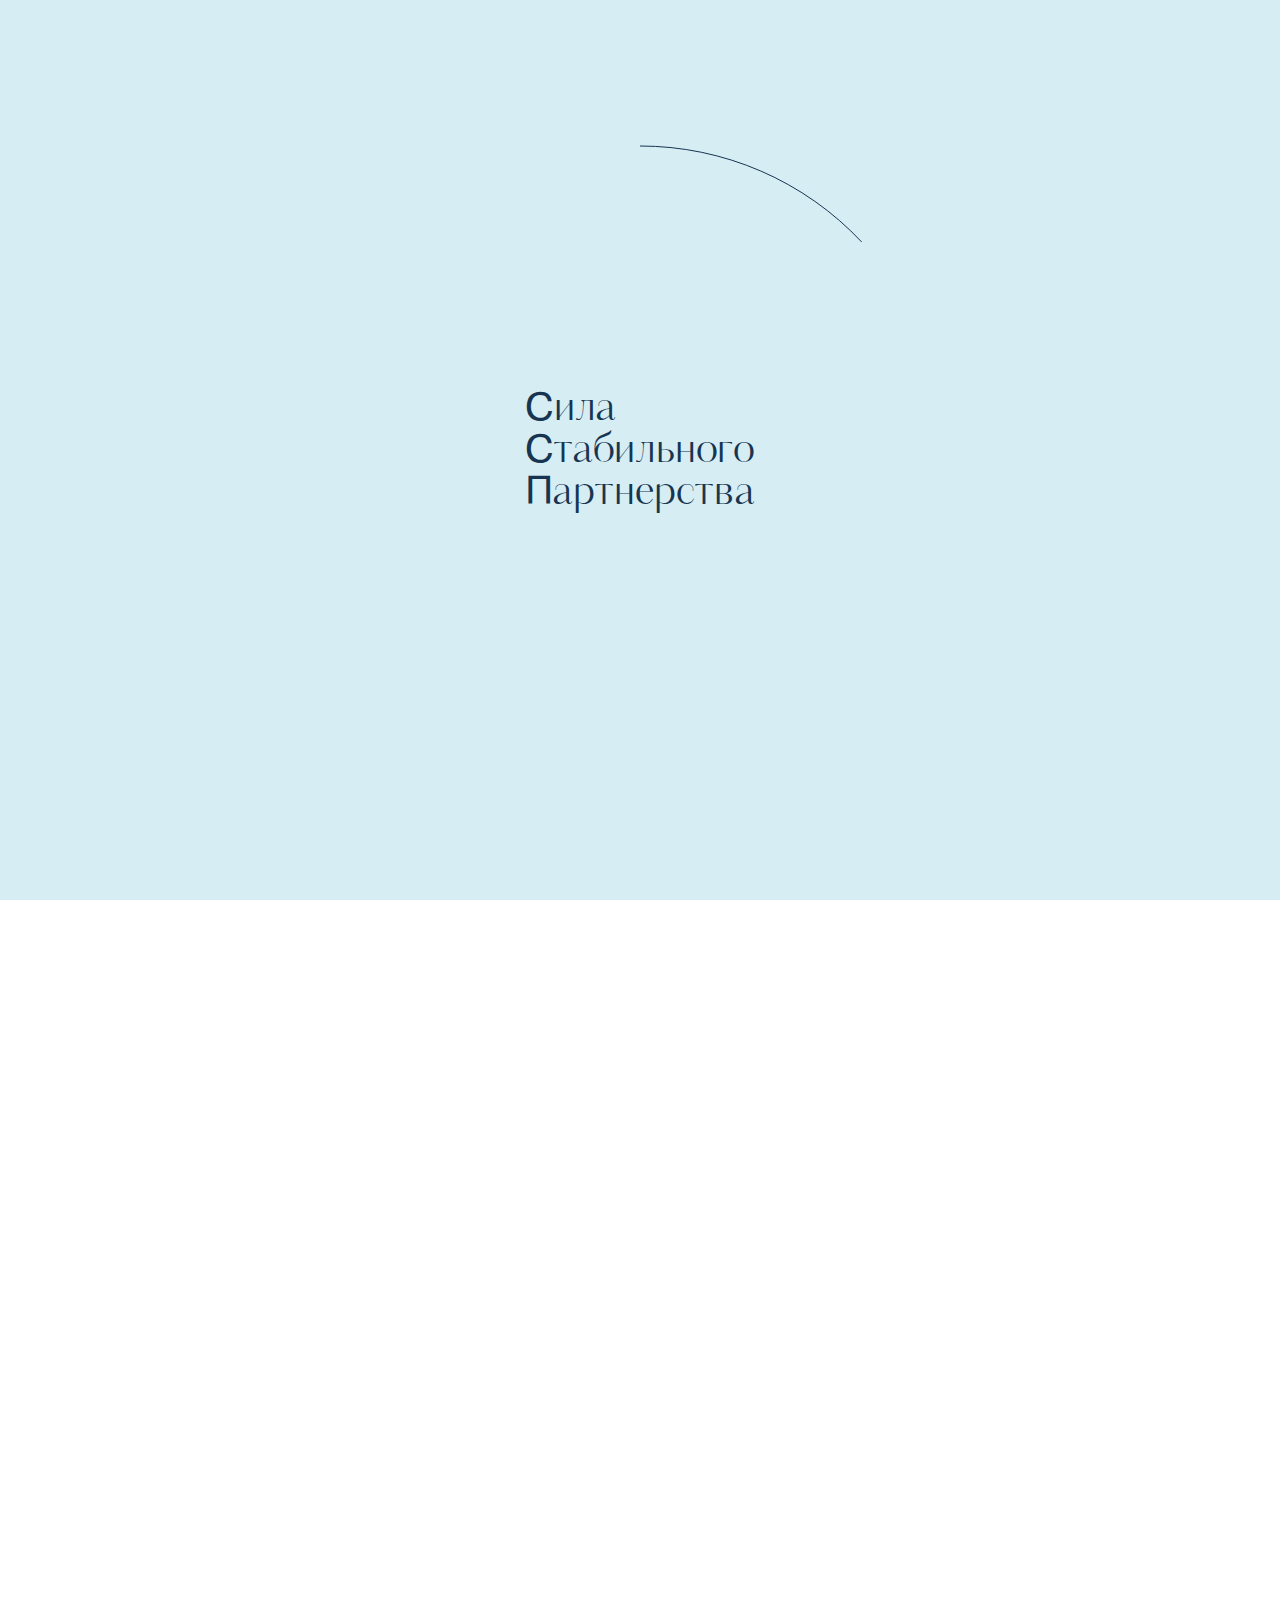
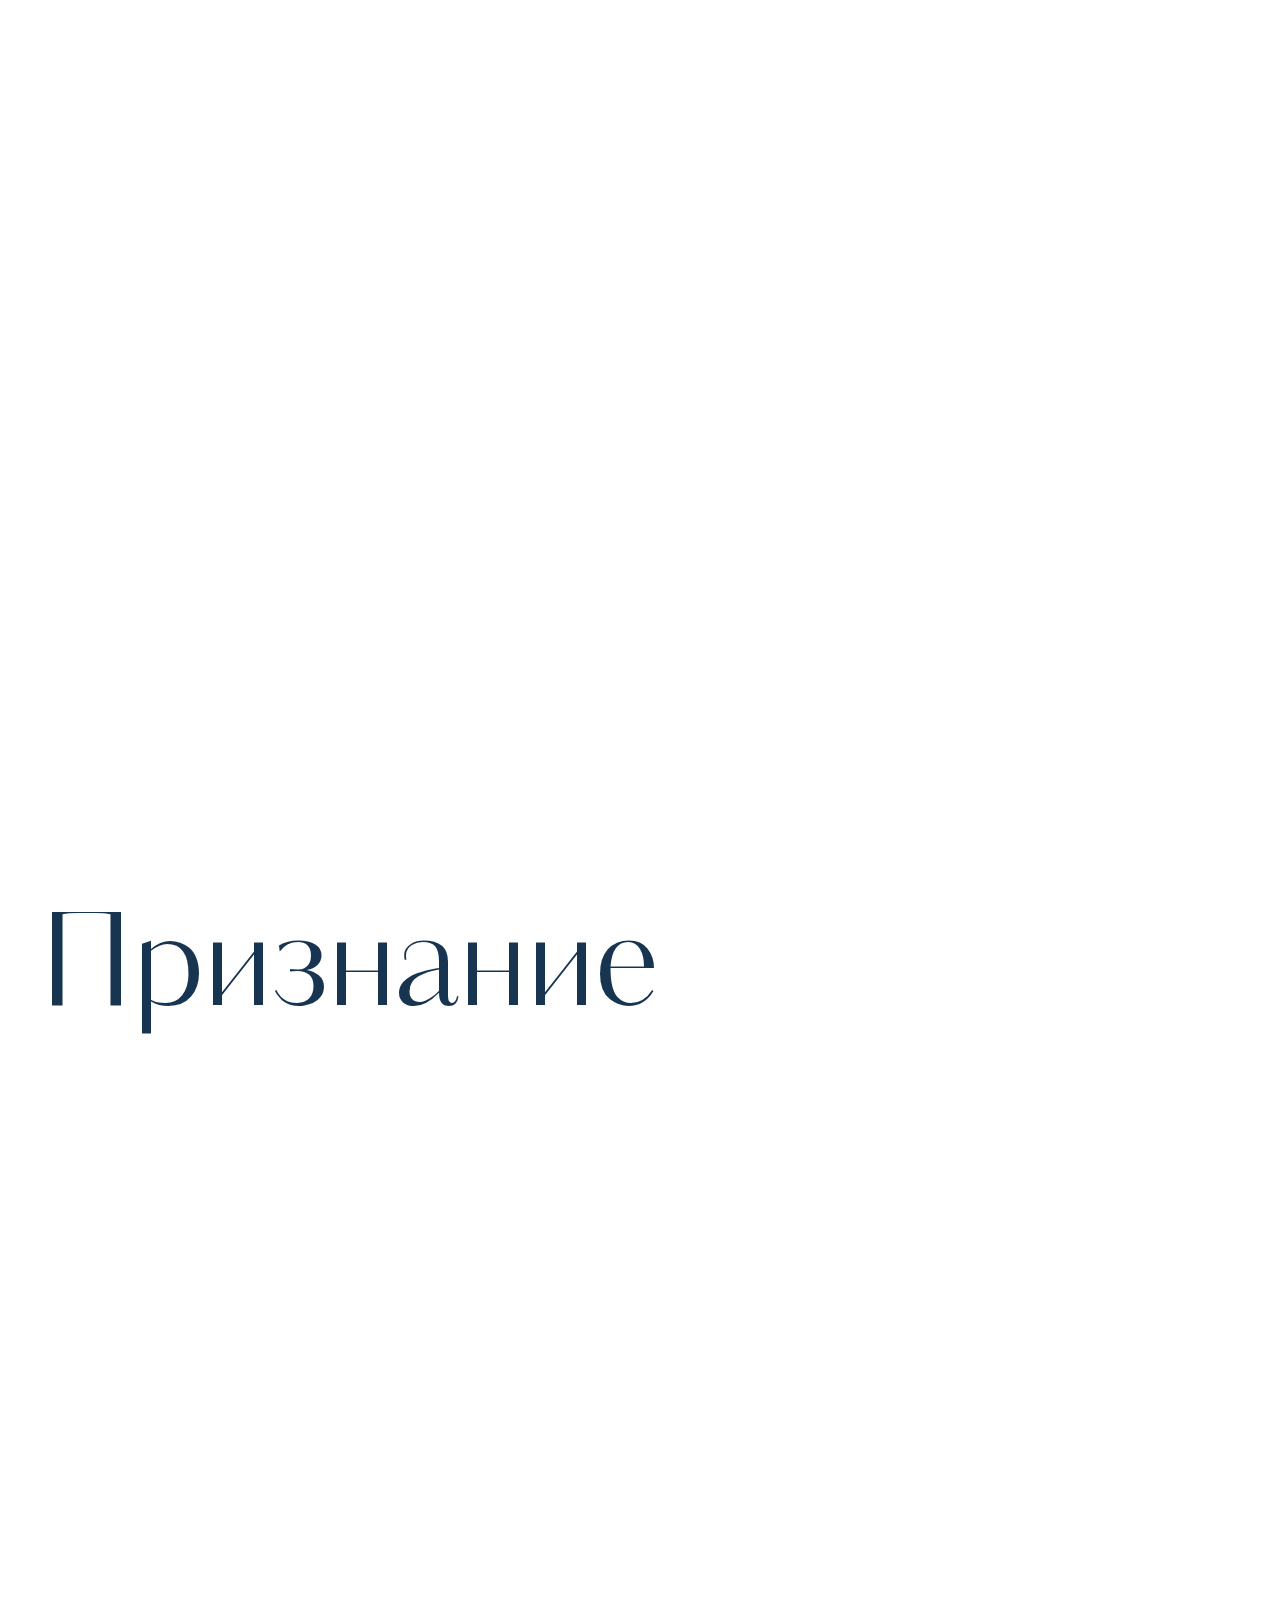
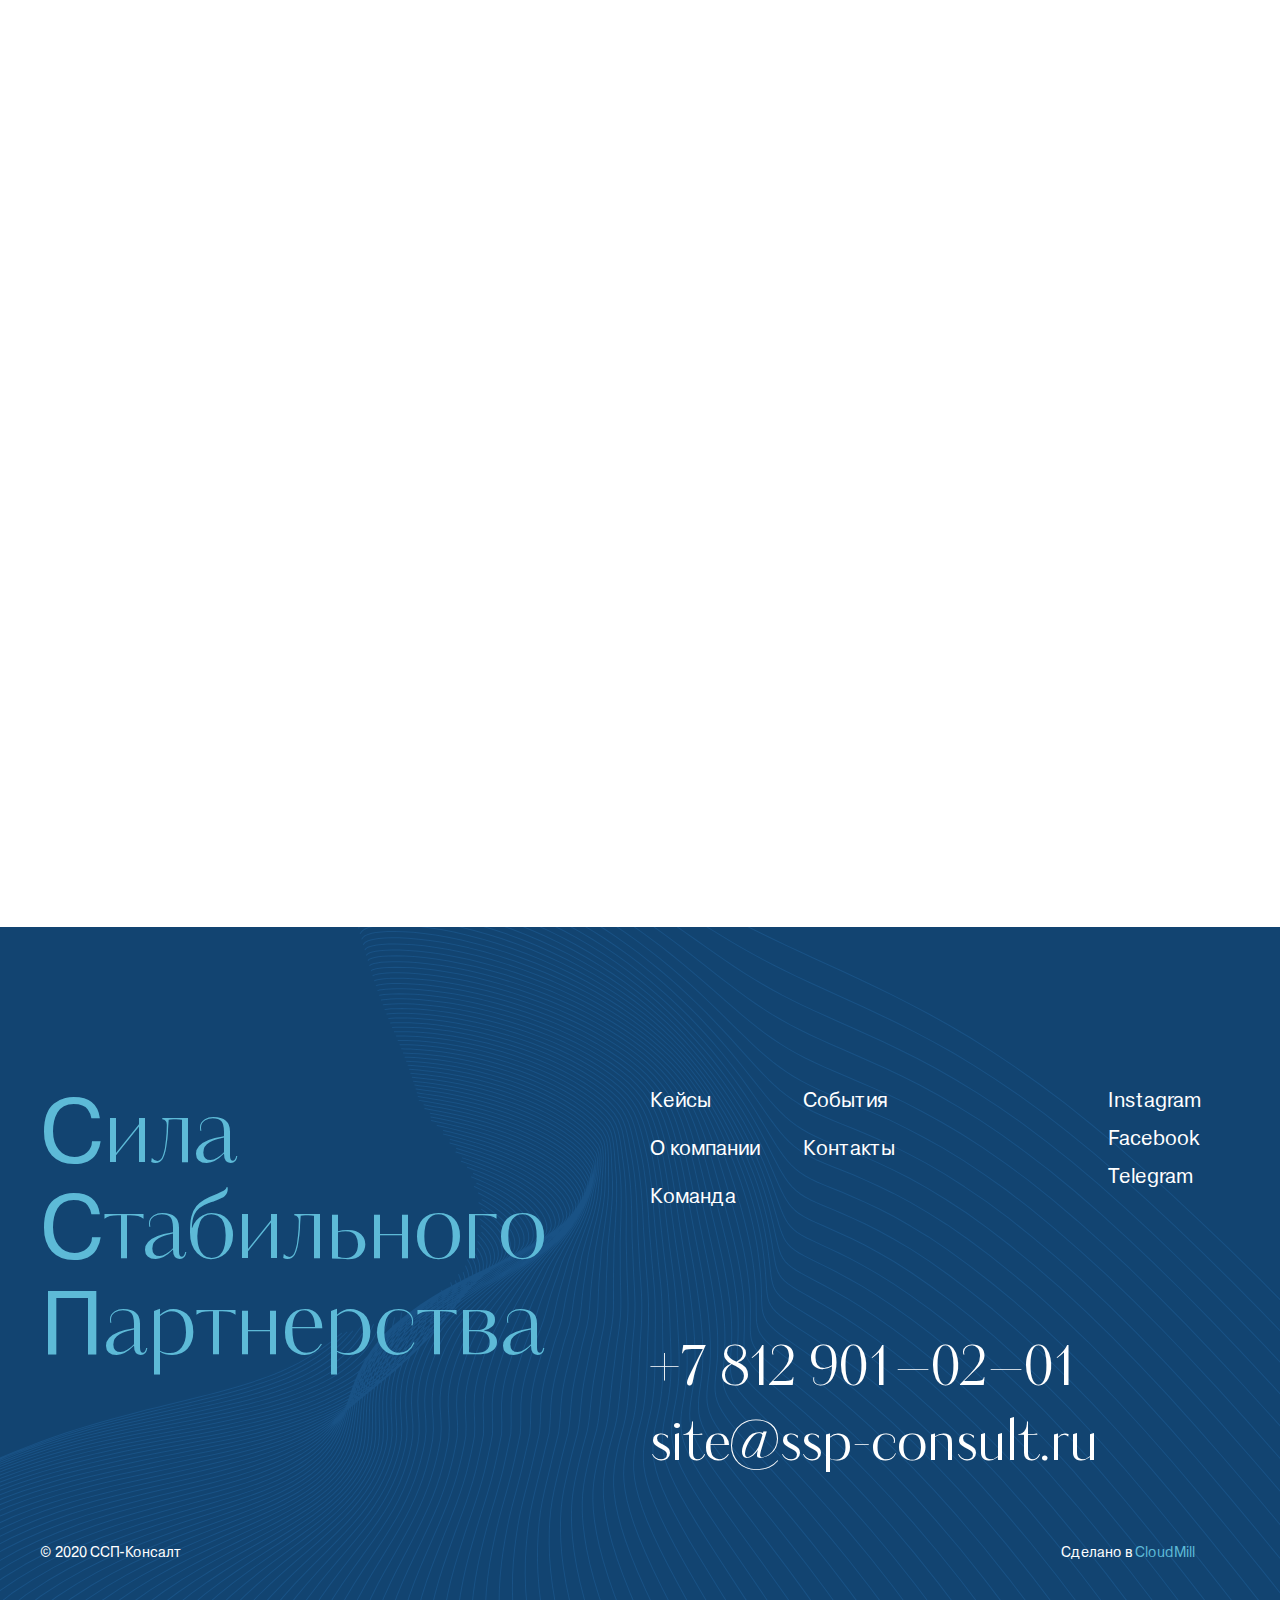
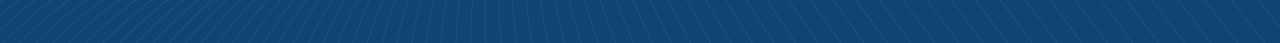
==== commit 884bc831: "Update" ====
--- a/about-company.html
+++ b/about-company.html
@@ -18,245 +18,247 @@
 			</svg>
 		</div>
 		<div class="loaded-content">
-			<div class="about-company-page">
-				<header class="header container-fluid p-0">
-					<div class="header__content">
-						<div class="row align-items-center justify-content-between">
-							<div class="col-2">
-								<div class="header__logo"><a href="/"><img class="svg logo__img" src="assets/images/icons/logo.svg" alt="logo"></a></div>
-							</div>
-							<div class="col-2 d-xl-block d-none">
-								<ul class="practices d-flex">
-									<li class="practices__item"><a class="link practices" href="practices">Практики<ul class="practices__item-dots">
+			<div class="content">
+				<div class="about-company-page">
+					<header class="header container-fluid p-0">
+						<div class="header__content">
+							<div class="row align-items-center justify-content-between">
+								<div class="col-2">
+									<div class="header__logo"><a href="/"><img class="svg logo__img" src="assets/images/icons/logo.svg" alt="logo"></a></div>
+								</div>
+								<div class="col-2 d-xl-block d-none">
+									<ul class="practices d-flex">
+										<li class="practices__item"><a class="link practices" href="practices">Практики<ul class="practices__item-dots">
+													<li class="dot"></li>
+													<li class="dot"></li>
+													<li class="dot"></li>
+												</ul></a></li>
+										<li class="practices__item"><a class="link cases" href="cases">Кейсы</a></li>
+									</ul>
+								</div>
+								<div class="col-4 d-xl-block d-none">
+									<ul class="header__menu menu d-flex justify-content-end">
+										<li class="menu__item"><a class="link about-company" href="about-company">О компании</a></li>
+										<li class="menu__item"><a class="link command-link" href="command">Команда</a></li>
+										<li class="menu__item"><a class="link events" href="events">События</a></li>
+										<li class="menu__item"><a class="link contacts" href="contacts">Контакты</a></li>
+									</ul>
+								</div>
+								<div class="col-6 d-xl-none d-flex justify-content-end">
+									<div class="header__burger">
+										<div class="header__burger_active"><span></span></div>
+										<div class="header__burger_close"><img class="svg" src="assets/images/icons/close.svg"></div>
+									</div>
+								</div>
+							</div>
+						</div>
+						<div class="mobile-menu d-block d-xl-none">
+							<div class="mobile-menu__content">
+								<ul class="practices">
+									<li class="practices__item"><a class="link" href="practices">Практики<ul class="practices__item-dots">
 												<li class="dot"></li>
 												<li class="dot"></li>
 												<li class="dot"></li>
 											</ul></a></li>
-									<li class="practices__item"><a class="link cases" href="cases">Кейсы</a></li>
+									<li class="practices__item"><a class="link" href="cases">Кейсы</a></li>
 								</ul>
-							</div>
-							<div class="col-4 d-xl-block d-none">
-								<ul class="header__menu menu d-flex justify-content-end">
+								<ul class="header__menu menu">
 									<li class="menu__item"><a class="link about-company" href="about-company">О компании</a></li>
-									<li class="menu__item"><a class="link command" href="#">Команда</a></li>
+									<li class="menu__item"><a class="link command-link" href="command">Команда</a></li>
 									<li class="menu__item"><a class="link events" href="events">События</a></li>
 									<li class="menu__item"><a class="link contacts" href="contacts">Контакты</a></li>
 								</ul>
 							</div>
-							<div class="col-6 d-xl-none d-flex justify-content-end">
-								<div class="header__burger">
-									<div class="header__burger_active"><span></span></div>
-									<div class="header__burger_close"><img class="svg" src="assets/images/icons/close.svg"></div>
-								</div>
-							</div>
-						</div>
-					</div>
-					<div class="mobile-menu d-block d-xl-none">
-						<div class="mobile-menu__content">
-							<ul class="practices">
-								<li class="practices__item"><a class="link" href="practices">Практики<ul class="practices__item-dots">
-											<li class="dot"></li>
-											<li class="dot"></li>
-											<li class="dot"></li>
-										</ul></a></li>
-								<li class="practices__item"><a class="link" href="cases">Кейсы</a></li>
-							</ul>
-							<ul class="header__menu menu">
-								<li class="menu__item"><a class="link about-company" href="about-company">О компании</a></li>
-								<li class="menu__item"><a class="link command" href="#">Команда</a></li>
-								<li class="menu__item"><a class="link events" href="events">События</a></li>
-								<li class="menu__item"><a class="link contacts" href="contacts">Контакты</a></li>
-							</ul>
-						</div>
-					</div>
-				</header>
+						</div>
+					</header>
+				</div>
+				<main class="main about-company container-fluid px-0">
+					<div class="page-title">
+						<div class="row justify-content-center">
+							<div class="col-8 col-xl-4">
+								<h1>О компании</h1>
+							</div>
+						</div>
+					</div>
+					<div class="ticker">
+						<div class="ticker-wrapper text">
+							<p class="ticker-content"><span>Сила</span> <span>Стабильного</span> <span>Партнерства</span></p>
+						</div>
+						<div class="ticker-wrapper images"><img class="ticker-img-1" src="assets/images/about-company/ticker-img-1.jpg" alt="ticker-img-1"><img class="ticker-img-2" src="assets/images/about-company/ticker-img-2.jpg" alt="ticker-img-2"><img class="ticker-img-3" src="assets/images/about-company/ticker-img-3.jpg" alt="ticker-img-3"></div>
+					</div>
+					<div class="about-company__top">
+						<div class="row justify-content-center">
+							<div class="col-8 col-md-6">
+								<p class="about-company__top-description" data-aos="fade-up">С 2008 года, специализируемся на консалтинге в области права и риск менеджмента, оказании профессиональной юридической помощи и сопровождении бизнеса своих клиентов.</p>
+							</div>
+						</div>
+						<div class="row justify-content-end">
+							<div class="col-8 col-md-4">
+								<div class="about-company__top-subdescription" data-aos="fade-up">
+									<div class="row">
+										<div class="col-8 col-md-6">
+											<p>Наш основной принцип деятельности заложен в самом названии и представляет собой силу стабильного партнерства, мы стремимся достигать высоких результатов и поставленных перед нами задач, становясь не просто инструментом для наших клиентов, а полноценным партнером в ведении их бизнеса и решении иных задач.</p>
+										</div>
+									</div>
+								</div>
+							</div>
+						</div>
+					</div>
+					<div class="about-company__advantages" data-aos="fade-up">
+						<p class="about-company__advantages-text"><span>Доверие, конфиденциальность,</span> <br> <span>ответственность и</span> <br> <span>профессионализм</span> — то, что мы готовы предоставить Вам <br> в процессе нашего сотрудничества.</p>
+					</div>
+					<div class="recognition">
+						<h2 class="recognition__title">Признание</h2>
+						<div class="recognition__content" data-aos="fade-up">
+							<div class="recognition__content-row recognition__content-row-1">
+								<div class="recognition__content-item"><img class="recognition-1" src="assets/images/recognition-1.png" alt="recognition-1"></div>
+								<div class="recognition__content-item"><img class="recognition-2" src="assets/images/recognition-2.png" alt="recognition-2"></div>
+								<div class="recognition__content-item"><img class="recognition-1" src="assets/images/recognition-1.png" alt="recognition-1"></div>
+								<div class="recognition__content-item"><img class="recognition-2" src="assets/images/recognition-2.png" alt="recognition-2"></div>
+								<div class="recognition__content-item"><img class="recognition-1" src="assets/images/recognition-1.png" alt="recognition-1"></div>
+								<div class="recognition__content-item"><img class="recognition-2" src="assets/images/recognition-2.png" alt="recognition-2"></div>
+								<div class="recognition__content-item"><img class="recognition-1" src="assets/images/recognition-1.png" alt="recognition-1"></div>
+								<div class="recognition__content-item"><img class="recognition-2" src="assets/images/recognition-2.png" alt="recognition-2"></div>
+								<div class="recognition__content-item"><img class="recognition-1" src="assets/images/recognition-1.png" alt="recognition-1"></div>
+								<div class="recognition__content-item"><img class="recognition-2" src="assets/images/recognition-2.png" alt="recognition-2"></div>
+								<div class="recognition__content-item"><img class="recognition-1" src="assets/images/recognition-1.png" alt="recognition-1"></div>
+								<div class="recognition__content-item"><img class="recognition-2" src="assets/images/recognition-2.png" alt="recognition-2"></div>
+								<div class="recognition__content-item"><img class="recognition-1" src="assets/images/recognition-1.png" alt="recognition-1"></div>
+								<div class="recognition__content-item"><img class="recognition-2" src="assets/images/recognition-2.png" alt="recognition-2"></div>
+								<div class="recognition__content-item"><img class="recognition-1" src="assets/images/recognition-1.png" alt="recognition-1"></div>
+								<div class="recognition__content-item"><img class="recognition-2" src="assets/images/recognition-2.png" alt="recognition-2"></div>
+							</div>
+							<div class="recognition__content-row recognition__content-row-2">
+								<div class="recognition__content-item"><img class="recognition-2" src="assets/images/recognition-2.png" alt="recognition-2"></div>
+								<div class="recognition__content-item"><img class="recognition-1" src="assets/images/recognition-1.png" alt="recognition-1"></div>
+								<div class="recognition__content-item"><img class="recognition-2" src="assets/images/recognition-2.png" alt="recognition-2"></div>
+								<div class="recognition__content-item"><img class="recognition-1" src="assets/images/recognition-1.png" alt="recognition-1"></div>
+								<div class="recognition__content-item"><img class="recognition-2" src="assets/images/recognition-2.png" alt="recognition-2"></div>
+								<div class="recognition__content-item"><img class="recognition-1" src="assets/images/recognition-1.png" alt="recognition-1"></div>
+								<div class="recognition__content-item"><img class="recognition-2" src="assets/images/recognition-2.png" alt="recognition-2"></div>
+								<div class="recognition__content-item"><img class="recognition-1" src="assets/images/recognition-1.png" alt="recognition-1"></div>
+								<div class="recognition__content-item"><img class="recognition-2" src="assets/images/recognition-2.png" alt="recognition-2"></div>
+								<div class="recognition__content-item"><img class="recognition-1" src="assets/images/recognition-1.png" alt="recognition-1"></div>
+								<div class="recognition__content-item"><img class="recognition-2" src="assets/images/recognition-2.png" alt="recognition-2"></div>
+								<div class="recognition__content-item"><img class="recognition-1" src="assets/images/recognition-1.png" alt="recognition-1"></div>
+								<div class="recognition__content-item"><img class="recognition-2" src="assets/images/recognition-2.png" alt="recognition-2"></div>
+								<div class="recognition__content-item"><img class="recognition-1" src="assets/images/recognition-1.png" alt="recognition-1"></div>
+								<div class="recognition__content-item"><img class="recognition-2" src="assets/images/recognition-2.png" alt="recognition-2"></div>
+								<div class="recognition__content-item"><img class="recognition-1" src="assets/images/recognition-1.png" alt="recognition-1"></div>
+							</div>
+						</div>
+					</div>
+					<div class="about-company__clients" data-aos="fade-up">
+						<div class="about-company__clients-header">
+							<div class="row justify-content-between">
+								<div class="col-2 d-none d-md-block"></div>
+								<div class="col">
+									<h2>Наши клиенты</h2>
+								</div>
+								<div class="col-auto">
+									<div class="about-company__clients-slider-navigation">
+										<div class="prev-btn"><img class="svg" src="assets/images/icons/slider-arrow-small.svg" alt="prev"></div>
+										<div class="next-btn"><img class="svg" src="assets/images/icons/slider-arrow-small.svg" alt="next"></div>
+									</div>
+								</div>
+							</div>
+						</div>
+						<div class="about-company__clients-slider swiper-container">
+							<div class="about-company__clients-slider-wrapper swiper-wrapper">
+								<div class="about-company__clients-slider-slide swiper-slide">
+									<div class="slide-img"><span><img class="sevkabel" src="assets/images/about-company/sevkabel.png" alt="Севкабель"></span></div>
+									<p>ООО «Группа компаний «Севкабель»</p>
+								</div>
+								<div class="about-company__clients-slider-slide swiper-slide">
+									<div class="slide-img"><span><img class="rise-development" src="assets/images/about-company/rise-development.png" alt="Райз Девелопмент"></span></div>
+									<p>ООО «Райз Девелопмент»</p>
+								</div>
+								<div class="about-company__clients-slider-slide swiper-slide">
+									<div class="slide-img"><span><img class="rise-development" src="assets/images/about-company/rise-development.png" alt="Райз Девелопмент"></span></div>
+									<p>ООО «Райз Девелопмент»</p>
+								</div>
+								<div class="about-company__clients-slider-slide swiper-slide">
+									<div class="slide-img"><span><img class="university" src="assets/images/about-company/university.png" alt="Европейский университет в Санкт-Петербурге"></span></div>
+									<p>АНООВО «Европейский университет в Санкт-Петербурге»</p>
+								</div>
+								<div class="about-company__clients-slider-slide swiper-slide">
+									<div class="slide-img"><span><img class="metrostroy" src="assets/images/about-company/metrostroy.png" alt="Метрострой"></span></div>
+									<p>ЗАО «Семнадцатое управление «Метрострой»</p>
+								</div>
+								<div class="about-company__clients-slider-slide swiper-slide">
+									<div class="slide-img"><span><img class="baltic-plant" src="assets/images/about-company/baltic-plant.png" alt="Балтийский завод"></span></div>
+									<p>ОАО «Балтийский завод»</p>
+								</div>
+								<div class="about-company__clients-slider-slide swiper-slide">
+									<div class="slide-img"><span><img class="university" src="assets/images/about-company/university.png" alt="К-40"></span></div>
+									<p>ООО «К-40»</p>
+								</div>
+								<div class="about-company__clients-slider-slide swiper-slide">
+									<div class="slide-img"><span><img class="rise-development" src="assets/images/about-company/rise-development.png" alt="Райз Девелопмент"></span></div>
+									<p>ООО «Райз Девелопмент»</p>
+								</div>
+							</div>
+						</div>
+					</div><a class="see-next" href="command" data-aos="fade-up">
+						<div class="see-next__content">
+							<div class="row">
+								<div class="col-8 col-lg-2">
+									<p class="see-next__subtitle">Смотрите дальше</p>
+								</div>
+								<div class="col-6 col-lg-5">
+									<h2 class="see-next__title">Команда</h2>
+								</div>
+							</div><button class="see-next__button"><img src="assets/images/icons/arrow-right.svg" alt="more" /></button>
+						</div>
+					</a>
+				</main>
+				<footer class="footer container-fluid px-0">
+					<div class="footer__content">
+						<div class="row">
+							<div class="col-8 col-md-3 col-xl-4">
+								<p class="footer__title"><span>С</span>ила <br> <span>С</span>табильного <br> <span>П</span>артнерства</p>
+							</div>
+							<div class="col-8 col-md-5 col-xl-4">
+								<div class="footer__links">
+									<div class="row">
+										<div class="col-4 col-md-2 order-1">
+											<ul class="footer__links-block">
+												<li class="footer__links-item"><a class="link" href="cases">Кейсы</a></li>
+												<li class="footer__links-item"><a class="link" href="about-company">О компании</a></li>
+												<li class="footer__links-item"><a class="link" href="command">Команда</a></li>
+											</ul>
+										</div>
+										<div class="col-4 order-2">
+											<ul class="footer__links-block">
+												<li class="footer__links-item"><a class="link" href="events">События</a></li>
+												<li class="footer__links-item"><a class="link" href="contacts">Контакты</a></li>
+											</ul>
+										</div>
+										<div class="col-4 col-md-2 order-4 order-md-3 ms-auto ms-md-0">
+											<ul class="footer__networks">
+												<li class="footer__network"><a class="link" href="#" target="_blank">Instagram</a></li>
+												<li class="footer__network"><a class="link" href="#" target="_blank">Facebook</a></li>
+												<li class="footer__network"><a class="link" href="#" target="_blank">Telegram</a></li>
+											</ul>
+										</div>
+										<div class="col-8 order-3 order-md-4">
+											<div class="footer__contacts d-flex flex-column"><a class="phone" href="tel:+7 812 901–02–01">+7 812 901–02–01</a><a class="email" href="mailto:site@ssp-consult.ru">site@ssp-consult.ru</a></div>
+										</div>
+									</div>
+								</div>
+							</div>
+						</div>
+						<div class="footer__bottom row justify-content-between flex-column flex-md-row">
+							<div class="col">
+								<p class="copyrigh">© 2020 ССП-Консалт</p>
+							</div>
+							<div class="col d-flex justify-content-md-end">
+								<p class="author">Сделано в<a href="https://cloudmill.ru/" target="_blank"> CloudMill</a></p>
+							</div>
+						</div>
+					</div>
+				</footer>
 			</div>
-			<main class="main about-company container-fluid px-0">
-				<div class="page-title">
-					<div class="row justify-content-center">
-						<div class="col-4">
-							<h1>О компании</h1>
-						</div>
-					</div>
-				</div>
-				<div class="ticker">
-					<div class="ticker-wrapper text">
-						<p class="ticker-content"><span>Сила</span> <span>Стабильного</span> <span>Партнерства</span></p>
-					</div>
-					<div class="ticker-wrapper images"><img class="ticker-img-1" src="assets/images/about-company/ticker-img-1.jpg" alt="ticker-img-1"><img class="ticker-img-2" src="assets/images/about-company/ticker-img-2.jpg" alt="ticker-img-2"><img class="ticker-img-3" src="assets/images/about-company/ticker-img-3.jpg" alt="ticker-img-3"></div>
-				</div>
-				<div class="about-company__top">
-					<div class="row justify-content-center">
-						<div class="col-6">
-							<p class="about-company__top-description" data-aos="fade-up">С 2008 года, специализируемся на консалтинге в области права и риск менеджмента, оказании профессиональной юридической помощи и сопровождении бизнеса своих клиентов.</p>
-						</div>
-					</div>
-					<div class="row justify-content-end">
-						<div class="col-4">
-							<div class="about-company__top-subdescription" data-aos="fade-up">
-								<div class="row">
-									<div class="col-6">
-										<p>Наш основной принцип деятельности заложен в самом названии и представляет собой силу стабильного партнерства, мы стремимся достигать высоких результатов и поставленных перед нами задач, становясь не просто инструментом для наших клиентов, а полноценным партнером в ведении их бизнеса и решении иных задач.</p>
-									</div>
-								</div>
-							</div>
-						</div>
-					</div>
-				</div>
-				<div class="about-company__advantages" data-aos="fade-up">
-					<p class="about-company__advantages-text"><span>Доверие, конфиденциальность,</span> <br> <span>ответственность и</span> <br> <span>профессионализм</span> — то, что мы готовы предоставить Вам <br> в процессе нашего сотрудничества.</p>
-				</div>
-				<div class="recognition">
-					<h2 class="recognition__title">Признание</h2>
-					<div class="recognition__content" data-aos="fade-up">
-						<div class="recognition__content-row recognition__content-row-1">
-							<div class="recognition__content-item"><img src="assets/images/recognition-1.png" alt="recognition-1"></div>
-							<div class="recognition__content-item"><img src="assets/images/recognition-2.png" alt="recognition-2"></div>
-							<div class="recognition__content-item"><img src="assets/images/recognition-1.png" alt="recognition-1"></div>
-							<div class="recognition__content-item"><img src="assets/images/recognition-2.png" alt="recognition-2"></div>
-							<div class="recognition__content-item"><img src="assets/images/recognition-1.png" alt="recognition-1"></div>
-							<div class="recognition__content-item"><img src="assets/images/recognition-2.png" alt="recognition-2"></div>
-							<div class="recognition__content-item"><img src="assets/images/recognition-1.png" alt="recognition-1"></div>
-							<div class="recognition__content-item"><img src="assets/images/recognition-2.png" alt="recognition-2"></div>
-							<div class="recognition__content-item"><img src="assets/images/recognition-1.png" alt="recognition-1"></div>
-							<div class="recognition__content-item"><img src="assets/images/recognition-2.png" alt="recognition-2"></div>
-							<div class="recognition__content-item"><img src="assets/images/recognition-1.png" alt="recognition-1"></div>
-							<div class="recognition__content-item"><img src="assets/images/recognition-2.png" alt="recognition-2"></div>
-							<div class="recognition__content-item"><img src="assets/images/recognition-1.png" alt="recognition-1"></div>
-							<div class="recognition__content-item"><img src="assets/images/recognition-2.png" alt="recognition-2"></div>
-							<div class="recognition__content-item"><img src="assets/images/recognition-1.png" alt="recognition-1"></div>
-							<div class="recognition__content-item"><img src="assets/images/recognition-2.png" alt="recognition-2"></div>
-						</div>
-						<div class="recognition__content-row recognition__content-row-2">
-							<div class="recognition__content-item"><img src="assets/images/recognition-2.png" alt="recognition-2"></div>
-							<div class="recognition__content-item"><img src="assets/images/recognition-1.png" alt="recognition-1"></div>
-							<div class="recognition__content-item"><img src="assets/images/recognition-2.png" alt="recognition-2"></div>
-							<div class="recognition__content-item"><img src="assets/images/recognition-1.png" alt="recognition-1"></div>
-							<div class="recognition__content-item"><img src="assets/images/recognition-2.png" alt="recognition-2"></div>
-							<div class="recognition__content-item"><img src="assets/images/recognition-1.png" alt="recognition-1"></div>
-							<div class="recognition__content-item"><img src="assets/images/recognition-2.png" alt="recognition-2"></div>
-							<div class="recognition__content-item"><img src="assets/images/recognition-1.png" alt="recognition-1"></div>
-							<div class="recognition__content-item"><img src="assets/images/recognition-2.png" alt="recognition-2"></div>
-							<div class="recognition__content-item"><img src="assets/images/recognition-1.png" alt="recognition-1"></div>
-							<div class="recognition__content-item"><img src="assets/images/recognition-2.png" alt="recognition-2"></div>
-							<div class="recognition__content-item"><img src="assets/images/recognition-1.png" alt="recognition-1"></div>
-							<div class="recognition__content-item"><img src="assets/images/recognition-2.png" alt="recognition-2"></div>
-							<div class="recognition__content-item"><img src="assets/images/recognition-1.png" alt="recognition-1"></div>
-							<div class="recognition__content-item"><img src="assets/images/recognition-2.png" alt="recognition-2"></div>
-							<div class="recognition__content-item"><img src="assets/images/recognition-1.png" alt="recognition-1"></div>
-						</div>
-					</div>
-				</div>
-				<div class="about-company__clients" data-aos="fade-up">
-					<div class="about-company__clients-header">
-						<div class="row justify-content-between">
-							<div class="col-2"></div>
-							<div class="col">
-								<h2>Наши клиенты</h2>
-							</div>
-							<div class="col-auto">
-								<div class="about-company__clients-slider-navigation">
-									<div class="prev-btn"><img class="svg" src="assets/images/icons/slider-arrow-small.svg" alt="prev"></div>
-									<div class="next-btn"><img class="svg" src="assets/images/icons/slider-arrow-small.svg" alt="next"></div>
-								</div>
-							</div>
-						</div>
-					</div>
-					<div class="about-company__clients-slider swiper-container">
-						<div class="about-company__clients-slider-wrapper swiper-wrapper">
-							<div class="about-company__clients-slider-slide swiper-slide">
-								<div class="slide-img"><img class="sevkabel" src="assets/images/about-company/sevkabel.png" alt="Севкабель"></div>
-								<p>ООО «Группа компаний «Севкабель»</p>
-							</div>
-							<div class="about-company__clients-slider-slide swiper-slide">
-								<div class="slide-img"><img class="rise-development" src="assets/images/about-company/rise-development.png" alt="Райз Девелопмент"></div>
-								<p>ООО «Райз Девелопмент»</p>
-							</div>
-							<div class="about-company__clients-slider-slide swiper-slide">
-								<div class="slide-img"><img class="rise-development" src="assets/images/about-company/rise-development.png" alt="Райз Девелопмент"></div>
-								<p>ООО «Райз Девелопмент»</p>
-							</div>
-							<div class="about-company__clients-slider-slide swiper-slide">
-								<div class="slide-img"><img class="university" src="assets/images/about-company/university.png" alt="Европейский университет в Санкт-Петербурге"></div>
-								<p>АНООВО «Европейский университет в Санкт-Петербурге»</p>
-							</div>
-							<div class="about-company__clients-slider-slide swiper-slide">
-								<div class="slide-img"><img class="metrostroy" src="assets/images/about-company/metrostroy.png" alt="Метрострой"></div>
-								<p>ЗАО «Семнадцатое управление «Метрострой»</p>
-							</div>
-							<div class="about-company__clients-slider-slide swiper-slide">
-								<div class="slide-img"><img class="baltic-plant" src="assets/images/about-company/baltic-plant.png" alt="Балтийский завод"></div>
-								<p>ОАО «Балтийский завод»</p>
-							</div>
-							<div class="about-company__clients-slider-slide swiper-slide">
-								<div class="slide-img"><img class="university" src="assets/images/about-company/university.png" alt="К-40"></div>
-								<p>ООО «К-40»</p>
-							</div>
-							<div class="about-company__clients-slider-slide swiper-slide">
-								<div class="slide-img"><img class="rise-development" src="assets/images/about-company/rise-development.png" alt="Райз Девелопмент"></div>
-								<p>ООО «Райз Девелопмент»</p>
-							</div>
-						</div>
-					</div>
-				</div><a class="see-next" href="command" data-aos="fade-up">
-					<div class="see-next__content">
-						<div class="row">
-							<div class="col-2">
-								<p class="see-next__subtitle">Смотрите дальше</p>
-							</div>
-							<div class="col-5">
-								<h2 class="see-next__title">Команда</h2>
-							</div>
-						</div><button class="see-next__button"><img src="assets/images/icons/arrow-right.svg" alt="more" /></button>
-					</div>
-				</a>
-			</main>
-			<footer class="footer container-fluid px-0">
-				<div class="footer__content">
-					<div class="row">
-						<div class="col-8 col-md-3 col-xl-4">
-							<p class="footer__title"><span>С</span>ила <br> <span>С</span>табильного <br> <span>П</span>артнерства</p>
-						</div>
-						<div class="col-8 col-md-5 col-xl-4">
-							<div class="footer__links">
-								<div class="row">
-									<div class="col-4 col-md-2 order-1">
-										<ul class="footer__links-block">
-											<li class="footer__links-item"><a class="link" href="cases">Кейсы</a></li>
-											<li class="footer__links-item"><a class="link" href="about-company">О компании</a></li>
-											<li class="footer__links-item"><a class="link" href="#">Команда</a></li>
-										</ul>
-									</div>
-									<div class="col-4 order-2">
-										<ul class="footer__links-block">
-											<li class="footer__links-item"><a class="link" href="events">События</a></li>
-											<li class="footer__links-item"><a class="link" href="contacts">Контакты</a></li>
-										</ul>
-									</div>
-									<div class="col-4 col-md-2 order-4 order-md-3 ms-auto ms-md-0">
-										<ul class="footer__networks">
-											<li class="footer__network"><a class="link" href="#" target="_blank">Instagram</a></li>
-											<li class="footer__network"><a class="link" href="#" target="_blank">Facebook</a></li>
-											<li class="footer__network"><a class="link" href="#" target="_blank">Telegram</a></li>
-										</ul>
-									</div>
-									<div class="col-8 order-3 order-md-4">
-										<div class="footer__contacts d-flex flex-column"><a class="phone" href="tel:+7 812 901–02–01">+7 812 901–02–01</a><a class="email" href="mailto:site@ssp-consult.ru">site@ssp-consult.ru</a></div>
-									</div>
-								</div>
-							</div>
-						</div>
-					</div>
-					<div class="footer__bottom row justify-content-between flex-column flex-md-row">
-						<div class="col">
-							<p class="copyrigh">© 2020 ССП-Консалт</p>
-						</div>
-						<div class="col d-flex justify-content-md-end">
-							<p class="author">Сделано в<a href="https://cloudmill.ru/" target="_blank"> CloudMill</a></p>
-						</div>
-					</div>
-				</div>
-			</footer>
 		</div>
 		<script type="text/javascript" src="assets/styles.js"></script>
 		<script type="text/javascript" src="assets/vendor.js"></script>
--- a/vendors.css
+++ b/vendors.css
@@ -10,7 +10,7 @@
 
 
 /*Plugin CSS*/
-
+/*
 .str_wrap {
 	overflow:hidden;
 	width:100%;
@@ -63,4 +63,4 @@
 .str_wrap img {
 	max-width:none !important;	
 }
-
+*/
--- a/app.css
+++ b/app.css
@@ -1,4 +1,4 @@
-@font-face{font-family:"Pragmatica";src:url(assets/fonts/Pragmatica-Medium.e1ef481.eot);src:url(assets/fonts/Pragmatica-Medium.e1ef481.eot?#iefix) format("embedded-opentype"),url(assets/fonts/Pragmatica-Medium.a21c644.woff2) format("woff2"),url(assets/fonts/Pragmatica-Medium.6ace6a0.woff) format("woff"),url(assets/fonts/PragmaticaExtended-Medium.8fb3f9e.ttf) format("truetype");font-weight:500;font-style:normal;font-display:swap}@font-face{font-family:"Pragmatica";src:url(assets/fonts/Pragmatica-Book.64b93bb.eot);src:url(assets/fonts/Pragmatica-Book.64b93bb.eot?#iefix) format("embedded-opentype"),url(assets/fonts/Pragmatica-Book.4e7cb94.woff2) format("woff2"),url(assets/fonts/Pragmatica-Book.7b6de51.woff) format("woff"),url(assets/fonts/PragmaticaExtended-Book.eecab37.ttf) format("truetype");font-weight:normal;font-style:normal;font-display:swap}@font-face{font-family:"Kudryashev Headline";src:url(assets/fonts/KudryashevHeadline-Sans.1e652b4.eot);src:url(assets/fonts/KudryashevHeadline-Sans.1e652b4.eot?#iefix) format("embedded-opentype"),url(assets/fonts/KudryashevHeadline-Sans.0dcb8d5.woff2) format("woff2"),url(assets/fonts/KudryashevHeadline-Sans.60fa8d3.woff) format("woff"),url(assets/fonts/KudryashevHeadline-Sans.2060ede.ttf) format("truetype");font-weight:normal;font-style:normal;font-display:swap}html,body,div,span,applet,object,iframe,h1,h2,h3,h4,h5,h6,p,blockquote,pre,a,abbr,acronym,address,big,cite,code,del,dfn,em,img,ins,kbd,q,s,samp,small,strike,strong,sub,sup,tt,var,b,u,i,center,dl,dt,dd,ol,ul,li,fieldset,form,label,legend,table,caption,tbody,tfoot,thead,tr,th,td,article,aside,canvas,details,embed,figure,figcaption,footer,header,hgroup,menu,nav,output,ruby,section,summary,time,mark,audio,video{margin:0;padding:0;border:0;outline:none;font-size:100%;font:inherit;vertical-align:baseline;box-sizing:border-box}article,aside,details,figcaption,figure,footer,header,hgroup,menu,nav,section{display:block}body{line-height:1}img{width:100%;height:100%}ol,ul{list-style:none}a{text-decoration:none;color:inherit}button{outline:none;border:none;background:inherit;font-family:inherit;font-size:inherit;padding:0;margin:0;cursor:pointer}input{outline:none;border:none;background:inherit}textarea{outline:none;border:none;background:inherit;resize:none}blockquote,q{quotes:none}blockquote:before,blockquote:after,q:before,q:after{content:"";content:none}table{border-collapse:collapse;border-spacing:0}.main{color:#173551;font-family:"Pragmatica",Arial,sans-serif;padding-top:120px}.link{width:fit-content;position:relative;transition:all .6s cubic-bezier(0.45, 0, 0.55, 1) 0s}.link::before{content:"";position:absolute;bottom:-8px;right:0;height:1px;width:0;background:#fff;transition:all .6s cubic-bezier(0.45, 0, 0.55, 1) 0s}.link:hover::before{width:100%;left:0;transition:all .6s cubic-bezier(0.45, 0, 0.55, 1) 0s}.tab-btn{height:30px;width:fit-content;display:flex;justify-content:center;align-items:center;padding:0 15px;background:#fff;border:1px solid #173551;color:#173551;border-radius:4px;transition:all .6s cubic-bezier(0.45, 0, 0.55, 1) 0s}.tab-btn span{display:inline-block;font-size:20px;line-height:140%;font-family:"Kudryashev Headline",serif}.tab-btn:hover{border-color:#5DBAD7}.tab-btn.active{background:#5DBAD7;border-color:#5DBAD7;color:#fff}.tab-btn.disabled{opacity:0.6;cursor:auto}.tab-btn.disabled:hover{border-color:#173551}input[name="agree"]{position:absolute;z-index:-1;opacity:0}input[name="agree"]+label{position:relative;display:block;width:100%;margin:0 0 40px;padding-left:40px;font-size:12px;line-height:140%;font-weight:300;cursor:pointer;transition:all .6s cubic-bezier(0.45, 0, 0.55, 1) 0s}input[name="agree"]+label::before{content:"";position:absolute;top:0;left:0;width:25px;height:25px;display:flex;justify-content:center;align-items:center;border-radius:50%;border:1px solid #D6EDF4;background:transparent;background-position:center;transition:all .6s cubic-bezier(0.45, 0, 0.55, 1) 0s}input[name="agree"]+label:hover::before{border-color:#5DBAD7}input[name="agree"]+label a{font-weight:400}input[name="agree"]+label a::before{background:#173551;bottom:-2px}input[name="agree"]+label .error{position:absolute;top:100%;left:40px;color:#F66C72;font-size:12px;line-height:140%;opacity:0;transition:all .6s cubic-bezier(0.45, 0, 0.55, 1) 0s}input[name="agree"]+label .error.active{top:calc(100% + 10px);opacity:1}input[name="agree"]:checked+label::before{border-color:#5DBAD7;background-color:#5DBAD7;background-image:url([data-uri]);background-repeat:no-repeat;background-position:center;background-size:50%}.all-practices{display:flex;padding-bottom:40px;margin-top:40px;border-bottom:1px solid #D6EDF4}.all-practices__title{min-width:max-content;font-family:"Kudryashev Headline",serif;font-size:24px}.all-practices-block{width:100%;margin:8px 0 0 162px;display:flex;justify-content:space-between}.all-practices__items{width:33%;padding-right:10px;padding-left:10px;margin-right:-10px;margin-left:-10px;margin-top:8px}.all-practices__item{font-size:16px;margin-bottom:20px}.all-practices__item .link::before{background:#173551;bottom:-4px}.all-practices__item:last-child{margin:0}.before-btn{position:relative;z-index:3;display:flex;align-items:center;width:fit-content;min-height:55px;height:55px;border-radius:27.5px;padding:0 30px 0 24px}.before-btn::before{content:"";position:absolute;top:0;left:0;z-index:-1;height:100%;width:55px;border-radius:27.5px;background:#D6EDF4;transition:all .6s cubic-bezier(0.45, 0, 0.55, 1) 0s}.before-btn:hover span{color:#173551}.before-btn:hover::before{width:100%}.before-btn img{height:14px;width:10px;margin:0 41px 0 0;transform:rotate(180deg)}.before-btn span{font-size:16px;color:#173551;transition:all .6s cubic-bezier(0.45, 0, 0.55, 1) 0s}.events__subscribe{position:absolute;top:0;left:0;width:100%;height:100%}.events__subscribe-block{position:sticky;top:40px;height:fit-content}.events__subscribe-block.subscribed .subscribe input[name="email"]{opacity:0;visibility:hidden}.events__subscribe-block.subscribed .subscribe input[name="agree"]+label{opacity:0;visibility:hidden}.events__subscribe-block .filter{margin:0 0 80px}.events__subscribe-block .filter__tabs{display:flex;flex-wrap:wrap;padding:0 0 10px;margin:0 0 20px;border-bottom:1px solid #D6EDF4}.events__subscribe-block .filter__tabs .tab-btn{margin:0 10px 10px 0}.events__subscribe-block .filter__discard{display:flex;align-items:center;transition:all .6s cubic-bezier(0.45, 0, 0.55, 1) 0s}.events__subscribe-block .filter__discard:hover{color:#5DBAD7}.events__subscribe-block .filter__discard:hover .svg{transform:rotate(-180deg)}.events__subscribe-block .filter__discard:hover .svg path{fill:#5DBAD7}.events__subscribe-block .filter__discard .svg{width:24px;height:24px;margin-right:10px;transition:all .6s cubic-bezier(0.45, 0, 0.55, 1) 0s}.events__subscribe-block .filter__discard .svg path{transition:all .6s cubic-bezier(0.45, 0, 0.55, 1) 0s}.events__subscribe-block .filter__discard span{font-size:16px}.events__subscribe-block .before-btn{margin:0 0 80px}.events__subscribe-block .subscribe-title{display:none;font-size:24px;line-height:140%;font-weight:300;transition:all .6s cubic-bezier(0.45, 0, 0.55, 1) 0s}.events__subscribe-block .subscribe-title.active{display:block}.events__subscribe-block .subscribe-email{position:relative}.events__subscribe-block .subscribe-email .error{position:absolute;top:80%;color:#F66C72;font-size:12px;line-height:140%;opacity:0;transition:all .6s cubic-bezier(0.45, 0, 0.55, 1) 0s}.events__subscribe-block .subscribe-email .error.active{top:calc(100% + 5px);opacity:1}.events__subscribe-block .subscribe-btn{display:none}.events__subscribe-block .subscribe-btn.active{display:block}.events__subscribe-block .subscribe input[name="email"]{width:100%;display:block;border:none;outline:none;font-size:20px;line-height:100%;font-weight:300;color:inherit;padding-bottom:30px;margin:40px 0;border-bottom:1px solid #D6EDF4;transition:all .6s cubic-bezier(0.45, 0, 0.55, 1) 0s}.events__subscribe-block .subscribe input[name="email"]::placeholder{font-size:20px;line-height:100%;font-weight:300;color:inherit}.events__subscribe-block .share{margin:80px 0 0}.events__subscribe-block .share__title{font-weight:300;font-size:24px;line-height:140%;margin:0 0 40px}.events__subscribe-block .share__links{display:flex;flex-direction:column}.events__subscribe-block .share__links-item{margin:0 0 10px}.events__subscribe-block .share__links-item:last-child{margin:0}.events__subscribe-block .share__links-item a{position:relative;font-size:20px;line-height:140%;transition:all .6s cubic-bezier(0.45, 0, 0.55, 1) 0s}.events__subscribe-block .share__links-item a::before{content:"";position:absolute;bottom:0;left:0;width:100%;height:1px;background:#173551;transition:all .6s cubic-bezier(0.45, 0, 0.55, 1) 0s}.events__subscribe-block .share__links-item a:hover{color:#5DBAD7}.events__subscribe-block .share__links-item a:hover::before{width:0}.feedback__title{max-width:840px;font-size:55px;line-height:120%;font-weight:300;display:none}.feedback__title.active{display:block}.feedback__form{margin:80px 0 60px;display:flex;flex-direction:column;opacity:1;transition:all .6s cubic-bezier(0.45, 0, 0.55, 1) 0s}.feedback__form .feedback-field{position:relative;margin-bottom:60px}.feedback__form .feedback-field input{width:100%;padding:0 0 30px;font-size:20px;line-height:100%;border-bottom:1px solid #D6EDF4;transition:all .6s cubic-bezier(0.45, 0, 0.55, 1) 0s}.feedback__form .feedback-field input:focus{border-bottom:1px solid #5DBAD7}.feedback__form .feedback-field input::placeholder{font-size:20px;line-height:100%;color:#173551}.feedback__form .feedback-field .error{position:absolute;top:80%;color:#F66C72;font-size:12px;line-height:140%;opacity:0;transition:all .6s cubic-bezier(0.45, 0, 0.55, 1) 0s}.feedback__form .feedback-field .error.active{top:calc(100% + 5px);opacity:1}.feedback__form textarea{font-size:20px;line-height:100%;border-bottom:1px solid #D6EDF4;height:140px;transition:all .6s cubic-bezier(0.45, 0, 0.55, 1) 0s}.feedback__form textarea:focus{border-bottom:1px solid #5DBAD7}.feedback__form textarea::placeholder{font-size:20px;line-height:100%;color:#173551}.feedback__submit{display:flex;align-items:center}.feedback__submit .submit-btn{display:none}.feedback__submit .submit-btn.active{display:block}.feedback__submit input[name="agree"]+label{margin:0 0 0 210px;width:340px}.feedback.sended .feedback__form{width:0;opacity:0}.feedback.sended .feedback-agree{display:none}.more-btn{position:relative;z-index:3;display:flex;align-items:center;width:fit-content;min-height:55px;height:55px;border-radius:27.5px;padding:0 30px 0 24px}.more-btn::before{content:"";position:absolute;top:0;left:0;z-index:-1;height:100%;width:55px;border-radius:27.5px;background:#5DBAD7;transition:all .6s cubic-bezier(0.45, 0, 0.55, 1) 0s}.more-btn:hover span{color:#fff}.more-btn:hover::before{width:100%}.more-btn img{height:14px;width:10px;margin:0 41px 0 0}.more-btn span{font-size:16px;color:#173551;transition:all .6s cubic-bezier(0.45, 0, 0.55, 1) 0s}.news__item{position:relative;display:flex;flex-direction:column;height:500px;padding:20px 0 0}.news__item::before{content:"";position:absolute;left:0;top:-1px;height:1px;width:0;background:#9BD1FF;transition:all .6s cubic-bezier(0.45, 0, 0.55, 1) 0s}.news__item:hover::before{width:100%}.news__item-date{font-family:"Kudryashev Headline",serif;font-size:20px;line-height:140%}.news__item-title{font-size:39px;line-height:140%;margin:20px 0 0}.news__item-themes{margin:auto 0 40px;display:flex}.news__item-themes .news__item-theme{display:flex;justify-content:center;align-items:center;margin:0 10px 0 0}.news__item-themes .news__item-theme:last-child{margin:0}.page-title{max-width:1920px;padding:40px 40px 120px;margin:0 auto;text-align:center}.page-title h1{font-family:"Kudryashev Headline",serif;color:#173551;font-size:90px;line-height:100%}.recognition{overflow:hidden;margin:160px 0}.recognition__title{font-family:"Kudryashev Headline",serif;font-size:130px;line-height:90%;padding:0 0 0 40px;color:#173551}.recognition__content{position:relative;margin:80px 0 0;width:100%;overflow:hidden}.recognition__content-row{display:flex;align-items:center}.recognition__content-row-1{margin:0 0 20px}.recognition__content-row-2{transform:translateX(-90px)}.recognition__content-item{width:fit-content;max-width:240px;height:auto;max-height:116px;margin:0 20px 0 0}.recognition__content-item img{display:block;width:initial}.see-next{position:relative;display:block;height:400px;background:#D6EDF4;color:#173551}.see-next::before{content:"";position:absolute;left:0;top:0;z-index:0;height:100%;width:0;background:#9BD1FF;transition:all .6s cubic-bezier(0.45, 0, 0.55, 1) 0s}.see-next:hover .see-next__button{background:#173551}.see-next:hover::before{width:100%}.see-next__content{position:relative;max-width:1920px;width:100%;height:100%;padding:30px 40px 40px;margin:0 auto}.see-next__subtitle{position:relative;z-index:2;font-family:"Kudryashev Headline",serif;font-size:24px;line-height:140%;margin:10px 218px 0 0}.see-next__title{position:relative;z-index:2;font-family:"Pragmatica",Arial,sans-serif;font-size:90px;line-height:120%}.see-next__button{position:absolute;right:40px;bottom:40px;width:93px;height:93px;display:flex;justify-content:center;align-items:center;background:#5DBAD7;outline:none;border:none;padding:0;border-radius:50%;cursor:pointer;transition:all .6s cubic-bezier(0.45, 0, 0.55, 1) .3s}.see-next__button img{width:16px;height:24px}.case-item{width:100%;align-self:flex-end;background:transparent}.case-item__content{position:relative;display:flex;width:100%;padding:40px 0;border-top:1px solid #173551;transition:all .6s cubic-bezier(0.45, 0, 0.55, 1) 0s}.case-item__content:hover{background:#D6EDF4}.case-item__content .case-item__link{position:absolute;left:0;top:0;z-index:1;display:block;width:100%;height:100%}.case-item__content-title-block{max-width:506px;margin:0 auto 0 0}.case-item__content-img-block,.case-item__content .case-item__practices{width:25%;margin-left:20px}.case-item__title{font-size:30px;line-height:140%;margin-bottom:20px}.case-item .tab-btn{background:transparent}.case-item__img{width:284px;height:160px;border:1px solid #D6EDF4;display:flex;justify-content:center;align-items:center;background:#fff}.case-item__img span{display:inline-flex;justify-content:center}.case-item__img img{width:50%}.case-item__practices-title{font-size:20px;line-height:140%;font-family:"Kudryashev Headline",serif;margin-bottom:30px}.case-item__practices-block{display:flex;flex-direction:column}.case-item__practices-item{font-size:16px;line-height:100%;margin-bottom:20px;font-weight:500}.case-item__practices-item .link{position:relative;z-index:2}.case-item__practices-item .link::before{bottom:-5px;background:#173551}.case-item__practices-item:last-child{margin-bottom:0}.case-item.small{width:calc((100% / 8) * 7);padding-left:10px;padding-right:10px;margin-left:-10px;margin-right:-10px}.case-item.small .case-item__content-img-block,.case-item.small .case-item__content .case-item__practices{width:27.5%}.footer{width:100%;background-color:#124471;background-image:url(assets/images/footer-bg.dc0967e.svg);background-position:bottom;background-size:cover;padding:160px 0 80px}@media (max-width: 768px){.footer{padding:40px 0}}.footer__content{max-width:1920px;padding:0 40px;margin:0 auto;position:relative;font-family:"Pragmatica",Arial,sans-serif;color:#fff}@media (max-width: 1200px){.footer__content{padding:0 20px}}.footer__content .footer__title{font-size:90px;color:#5DBAD7;font-family:"Kudryashev Headline",serif}@media (max-width: 1200px){.footer__content .footer__title{font-size:40px}}@media (max-width: 768px){.footer__content .footer__title{margin-bottom:40px}}.footer__content .footer__title span{font-family:"Pragmatica",Arial,sans-serif}.footer__content .footer__links .link{font-size:20px;line-height:140%}@media (max-width: 1200px){.footer__content .footer__links .link{font-size:16px}}.footer__content .footer__links .link:hover{color:#9BD1FF}.footer__content .footer__links .link::before{background:#9BD1FF}.footer__content .footer__links-item{margin-bottom:20px}@media (max-width: 1200px){.footer__content .footer__links-item{margin-bottom:10px}}.footer__content .footer__links-item:last-child{margin:0}.footer__content .footer__links .footer__network{margin-bottom:10px}.footer__content .footer__links .footer__network:last-child{margin:0}.footer__content .footer__links .footer__contacts{margin-top:132px;font-size:55px;line-height:100%;font-family:"Kudryashev Headline",serif}@media (max-width: 1200px){.footer__content .footer__links .footer__contacts{font-size:24px}}@media (max-width: 768px){.footer__content .footer__links .footer__contacts{margin-top:40px;margin-bottom:40px}}.footer__content .footer__links .footer__contacts a{width:fit-content;transition:all .6s cubic-bezier(0.45, 0, 0.55, 1) 0s}.footer__content .footer__links .footer__contacts a:hover{color:#9BD1FF}.footer__content .footer__links .footer__contacts .phone{margin-bottom:20px}@media (max-width: 768px){.footer__content .footer__links .footer__contacts .phone{margin-bottom:15px}}.footer__content .footer__bottom{margin-top:70px;font-size:14px;line-height:140%}@media (max-width: 1200px){.footer__content .footer__bottom{font-size:12px}}@media (max-width: 768px){.footer__content .footer__bottom{margin-top:40px}}.footer__content .footer__bottom .author{display:inline-block;padding-right:45px}@media (max-width: 768px){.footer__content .footer__bottom .author{margin-top:10px;padding-right:0}}.footer__content .footer__bottom .author a{color:#5DBAD7;font-weight:normal;transition:all .6s cubic-bezier(0.45, 0, 0.55, 1) 0s}.footer__content .footer__bottom .author a:hover{color:#F66C72}.header{position:fixed;top:0;left:0;z-index:15;width:100%;height:120px;border-bottom:1px solid rgba(255,255,255,0.2);font-family:"Pragmatica",Arial,sans-serif;color:#173551;background:transparent;transition:transform .9s cubic-bezier(0.45, 0, 0.55, 1) 0s}@media (max-width: 1200px){.header{height:70px}}.header::before{content:"";position:absolute;top:0;left:0;z-index:-1;background:#fff;width:100%;height:0;transition:all .9s cubic-bezier(0.45, 0, 0.55, 1) 0s}.header .link::after{content:"";position:absolute;top:calc(50% - 4px);left:-18px;width:8px;height:8px;display:none;border-radius:50%;background:#5DBAD7}.header .link::before{transition:all .9s cubic-bezier(0.45, 0, 0.55, 1) 0s;background:#173551}.header.active .mobile-menu{left:0}.header.scrolled.out,.header.active.out{transform:translateY(-100%)}.header.scrolled::before,.header.active::before{height:100%}.header__content{max-width:1920px;width:100%;height:100%;padding:0 40px;margin:0 auto}@media (max-width: 1200px){.header__content{padding:0 20px}}.header__content>.row{height:100%}.header__content .header__logo{max-width:208px;max-height:46px;min-width:125px;min-height:28px}@media (max-width: 1200px){.header__content .header__logo{width:125px;height:28px}}.header__content .header__logo a{width:100%;height:100%}.header__content .header__logo a .logo__img{width:100%;height:100%}.header__content .header__logo a .logo__img path:nth-child(1),.header__content .header__logo a .logo__img path:nth-child(2){fill:#173551;transition:all .9s cubic-bezier(0.45, 0, 0.55, 1) 0s}.header__content .practices{font-size:24px}.header__content .practices__item{margin-right:70px}.header__content .practices__item:last-child{margin:0}.header__content .practices__item a{display:flex}.header__content .practices__item a .practices__item-dots{margin-left:20px;height:inherit;width:30px;display:flex;align-items:center;justify-content:space-between}.header__content .practices__item a .practices__item-dots .dot{width:6px;height:6px;background:#173551;border-radius:50%;transition:all .9s cubic-bezier(0.45, 0, 0.55, 1) 0s}.header__content .menu__item{margin-left:82px;font-size:16px}@media (max-width: 1680px){.header__content .menu__item{margin-left:57px}}@media (max-width: 1366px){.header__content .menu__item{margin-left:50px}}.header__content .menu__item:first-child{margin:0}.header.active .header__burger_active{display:none}.header.active .header__burger_close{display:flex}.header__burger{width:40px;height:40px;display:flex;align-items:center;cursor:pointer}.header__burger:hover .header__burger_active span::before{width:60%}.header__burger_active{display:block;transition:all .6s cubic-bezier(0.45, 0, 0.55, 1) 0s}.header__burger_active span{position:relative;display:block;width:30px;height:3px;background:#173551;transition:all .6s cubic-bezier(0.45, 0, 0.55, 1) 0s}.header__burger_active span::before{content:"";position:absolute;width:100%;height:100%;background:inherit;right:0;bottom:calc(100% + 5px);transition:all .6s cubic-bezier(0.45, 0, 0.55, 1) 0s}.header__burger_active span::after{content:"";position:absolute;width:100%;height:100%;background:inherit;left:0;top:calc(100% + 5px)}.header__burger_close{width:100%;height:100%;border-radius:50%;background:#5DBAD7;display:none;justify-content:center;align-items:center;transition:all .6s cubic-bezier(0.45, 0, 0.55, 1) 0s}.header .mobile-menu{width:100%;position:fixed;top:68px;left:100%;z-index:16;color:#173551;background:#fff;transition:all .9s cubic-bezier(0.45, 0, 0.55, 1) 0s}.header .mobile-menu__content{padding:21px 20px 40px}.header .mobile-menu__content .header__logo a .logo__img path:nth-child(1),.header .mobile-menu__content .header__logo a .logo__img path:nth-child(2){fill:#173551}.header .mobile-menu__content .practices{font-size:24px;margin-bottom:40px}.header .mobile-menu__content .practices__item{margin-bottom:20px}.header .mobile-menu__content .practices__item:last-child{margin:0}.header .mobile-menu__content .practices__item a{display:flex}.header .mobile-menu__content .practices__item a .practices__item-dots{margin-left:20px;height:inherit;width:30px;display:flex;align-items:center;justify-content:space-between}.header .mobile-menu__content .practices__item a .practices__item-dots .dot{width:6px;height:6px;background:#173551;border-radius:50%;transition:all .9s cubic-bezier(0.45, 0, 0.55, 1) 0s}.header .mobile-menu__content .menu__item{font-size:16px;margin-bottom:20px}.header .mobile-menu__content .menu__item:last-child{margin:0}.index-page .header{color:#fff}.index-page .header .link::before{background:#fff}@media (max-width: 1200px){.index-page .header .link::before{background:#173551}}.index-page .header__burger_active span{background:#fff}.index-page .header__content .header__logo a .logo__img path:nth-child(1),.index-page .header__content .header__logo a .logo__img path:nth-child(2){fill:#fff}.index-page .header__content .practices__item a .practices__item-dots .dot{background:#fff}@media (max-width: 1200px){.index-page .header__content .practices__item a .practices__item-dots .dot{background:#173551}}.index-page .header.scrolled,.index-page .header.active{color:#173551}.index-page .header.scrolled .link::before,.index-page .header.active .link::before{background:#173551}.index-page .header.scrolled .header__content .header__logo a .logo__img path:nth-child(1),.index-page .header.scrolled .header__content .header__logo a .logo__img path:nth-child(2),.index-page .header.active .header__content .header__logo a .logo__img path:nth-child(1),.index-page .header.active .header__content .header__logo a .logo__img path:nth-child(2){fill:#173551}.index-page .header.scrolled .header__content .practices__item a .practices__item-dots .dot,.index-page .header.active .header__content .practices__item a .practices__item-dots .dot{background:#173551}.index-page .header.scrolled .header__content .header__burger_active span,.index-page .header.active .header__content .header__burger_active span{background:#173551}.practices-page .header .link.practices::after{display:block}.cases-page .header .link.cases::after{display:block}.about-company-page .header .link.about-company::after{display:block}.command-page .header .link.command::after{display:block}.events-page .header .link.events::after{display:block}.contacts-page .header .link.contacts::after{display:block}.loader{display:flex;position:fixed;top:0;left:0;z-index:100;width:100vw;height:100vh;justify-content:center;align-items:center;background:#D6EDF4;transform:translateY(0);transition:transform .6s cubic-bezier(0.45, 0, 0.55, 1) 0s}.loader.hidden{transform:translateY(-100%);transition:transform .6s cubic-bezier(0.45, 0, 0.55, 1) 0s}.loader-title{font-size:40px;line-height:100%;color:#173551;font-family:"Kudryashev Headline",serif}.loader-title span{font-family:"Pragmatica",Arial,sans-serif}.loader-progress{position:absolute;top:calc(50% - 610px / 2);left:calc(50% - 610px / 2);width:610px;height:610px}.loader-progress__circle{transform-origin:center;transform:rotate(-90deg);stroke:#173551;transition:stroke-dashoffset .6s cubic-bezier(0.45, 0, 0.55, 1) 0s}.about-company .page-title{text-align:left}.about-company .ticker{position:relative;height:286px;overflow:hidden}.about-company .ticker-wrapper{position:relative;width:100%}.about-company .ticker-wrapper.images{position:absolute;left:0;top:0;min-height:100%}.about-company .ticker-wrapper.images .str_move{width:100%;height:100%}.about-company .ticker-wrapper.images img{position:absolute;width:194px;height:140px}.about-company .ticker-wrapper.images img.ticker-img-1{top:0;left:250px;z-index:2}.about-company .ticker-wrapper.images img.ticker-img-2{bottom:0;left:50%;z-index:6}.about-company .ticker-wrapper.images img.ticker-img-3{top:0;right:240px;z-index:0}.about-company .ticker-wrapper.text{display:flex}.about-company .ticker-wrapper.text p{font-family:"Kudryashev Headline",serif;font-size:150px;line-height:140%;word-spacing:35px;white-space:nowrap;padding-top:20px}.about-company .ticker-wrapper.text p span{position:relative}.about-company .ticker-wrapper.text p span:nth-child(1){z-index:1}.about-company .ticker-wrapper.text p span:nth-child(2){z-index:3}.about-company .ticker-wrapper.text p span:nth-child(3){z-index:5}.about-company__top{max-width:1920px;padding:0 40px;margin:160px auto}.about-company__top-description{margin:0 auto 80px;font-size:39px;font-weight:300;line-height:140%;text-indent:17%}.about-company__top-subdescription{padding:40px 0 0;border-top:1px solid #173551}.about-company__top-subdescription p{font-size:18px;line-height:160%;font-weight:300}.about-company__advantages{padding:160px 40px;display:flex;justify-content:center;align-items:center;background-color:#edf5fb;background-image:url(assets/images/about-company-advantages.56d24ec.svg);background-position:bottom;background-size:cover}.about-company__advantages-text{max-width:1040px;font-size:70px;line-height:100%;text-align:center}.about-company__advantages-text span{position:relative;font-family:"Kudryashev Headline",serif}.about-company__advantages-text span::after{content:"";position:absolute;left:0;bottom:0;height:1px;width:100%;background:#173551}.about-company__clients{max-width:1920px;padding:0 40px;margin:0 auto 160px}.about-company__clients-header{margin-bottom:80px}.about-company__clients-header h2{font-size:55px;line-height:120%}.about-company__clients-header .about-company__clients-slider-navigation{display:flex}.about-company__clients-header .about-company__clients-slider-navigation .next-btn,.about-company__clients-header .about-company__clients-slider-navigation .prev-btn{width:55px;height:55px;display:flex;justify-content:center;align-items:center;background:#D6EDF4;border-radius:50%;cursor:pointer;transition:all .6s cubic-bezier(0.45, 0, 0.55, 1) 0s}.about-company__clients-header .about-company__clients-slider-navigation .next-btn:hover,.about-company__clients-header .about-company__clients-slider-navigation .prev-btn:hover{background:#5DBAD7}.about-company__clients-header .about-company__clients-slider-navigation .next-btn:hover .svg path,.about-company__clients-header .about-company__clients-slider-navigation .prev-btn:hover .svg path{fill:#fff}.about-company__clients-header .about-company__clients-slider-navigation .next-btn .svg,.about-company__clients-header .about-company__clients-slider-navigation .prev-btn .svg{width:35%}.about-company__clients-header .about-company__clients-slider-navigation .next-btn .svg path,.about-company__clients-header .about-company__clients-slider-navigation .prev-btn .svg path{fill:#173551;transition:all .6s cubic-bezier(0.45, 0, 0.55, 1) 0s}.about-company__clients-header .about-company__clients-slider-navigation .prev-btn{margin-right:10px;transform:rotate(180deg)}.about-company__clients-slider{height:300px;padding:50px 0 20px;border-top:1px solid #D6EDF4;border-bottom:1px solid #D6EDF4}.about-company__clients-slider-slide{display:flex;flex-direction:column;justify-content:space-between}.about-company__clients-slider-slide .slide-img{display:flex;align-items:center;height:100%}.about-company__clients-slider-slide .slide-img .sevkabel{width:165px;height:38px}.about-company__clients-slider-slide .slide-img .rise-development{width:165px;height:43px}.about-company__clients-slider-slide .slide-img .university{width:92px;height:92px}.about-company__clients-slider-slide .slide-img .metrostroy{width:127px;height:97px}.about-company__clients-slider-slide .slide-img .baltic-plant{width:135px;height:46px}.about-company__clients-slider-slide p{min-height:88px;font-size:16px;line-height:140%;margin:20px 0 0}.case__content{max-width:1920px;margin:40px auto 160px;padding:0 40px}.case__content .left-block{width:100%;height:100%;position:relative}.case__share{position:sticky;top:40px;height:fit-content}.case__share .share{margin:80px 0 0}.case__share .share__title{font-weight:300;font-size:24px;line-height:140%;margin:0 0 40px}.case__share .share__links{display:flex;flex-direction:column}.case__share .share__links-item{margin:0 0 10px}.case__share .share__links-item:last-child{margin:0}.case__share .share__links-item a{position:relative;font-size:20px;line-height:140%;transition:all .6s cubic-bezier(0.45, 0, 0.55, 1) 0s}.case__share .share__links-item a::before{content:"";position:absolute;bottom:0;left:0;width:100%;height:1px;background:#173551;transition:all .6s cubic-bezier(0.45, 0, 0.55, 1) 0s}.case__share .share__links-item a:hover{color:#5DBAD7}.case__share .share__links-item a:hover::before{width:0}.case__head{display:flex;flex-direction:column;align-items:center;margin-bottom:80px}.case__title{font-size:55px;line-height:100%;text-align:center;font-family:"Kudryashev Headline",serif;margin-bottom:40px}.case-block{padding-left:80px}.case-block p{font-size:18px;line-height:160%}.case-block .subject{margin-bottom:80px}.case-block .subject p{margin-bottom:20px}.case-block .subject p:last-child{margin-bottom:0}.case-block .result__title{font-size:30px;line-height:140%;margin-bottom:40px}.case-block .result__numeric-list{margin-bottom:80px}.case-block .result__numeric-list li{position:relative;padding-left:100px;font-size:16px;line-height:160%;margin-bottom:20px}.case-block .result__numeric-list li:last-child{margin-bottom:0}.case-block .result__numeric-list li span{position:absolute;top:0;left:0}.case-block .result__text{font-size:18px;line-height:160%;margin-bottom:40px}.case-block .result__disc-list li{position:relative;padding-left:100px;font-size:16px;line-height:160%;margin-bottom:20px}.case-block .result__disc-list li:last-child{margin-bottom:0}.case-block .result__disc-list li::before{content:"";position:absolute;top:8px;left:6px;display:block;width:3px;height:3px;background:#173551;border-radius:50%;text-align:center}.case__other-cases-title{font-size:130px;line-height:90%;font-family:"Kudryashev Headline",serif;margin:160px 0 80px}.case__other-cases-block{display:flex;flex-direction:column}.cases__content{max-width:1920px;margin:0 auto 120px;padding:0 40px}.cases__filter{margin-bottom:80px}.cases__filter-block{padding-bottom:20px;margin-bottom:20px;border-bottom:1px solid #D6EDF4}.cases__filter-tabs{display:flex;flex-wrap:wrap;width:83.33%;padding-right:10px;padding-left:10px;margin-right:-10px;margin-left:-10px}.cases__filter-tabs .tab-btn{margin:0 10px 10px 0}.cases__filter-discard{display:flex;align-items:center;transition:all .6s cubic-bezier(0.45, 0, 0.55, 1) 0s}.cases__filter-discard:hover{color:#5DBAD7}.cases__filter-discard:hover .svg{transform:rotate(-180deg)}.cases__filter-discard:hover .svg path{fill:#5DBAD7}.cases__filter-discard .svg{width:24px;height:24px;margin-right:10px;transition:all .6s cubic-bezier(0.45, 0, 0.55, 1) 0s}.cases__filter-discard .svg path{transition:all .6s cubic-bezier(0.45, 0, 0.55, 1) 0s}.cases__filter-discard span{font-size:16px}.cases__last{margin-bottom:80px}.cases__last-title{font-size:24px;line-height:140%;font-family:"Kudryashev Headline",serif}.cases__last .last-case{position:relative;background-color:#edf4fb;background-image:url(assets/images/last-case-bg.c5c6ad7.svg);background-repeat:no-repeat;background-size:contain;background-position:right bottom;padding:30px 40px 40px 80px;transition:all .6s cubic-bezier(0.45, 0, 0.55, 1) 0s}.cases__last .last-case:hover{background-color:#D6EDF4}.cases__last .last-case .cases__last-link{position:absolute;top:0;left:0;z-index:1;display:block;width:100%;height:100%}.cases__last .last-case__img{position:absolute;top:40px;right:40px;width:284px;height:160px;display:flex;justify-content:center;align-items:center;background:#fff}.cases__last .last-case__img span{display:inline-flex;justify-content:center}.cases__last .last-case__img img{width:50%}.cases__last .last-case__title{font-size:39px;line-height:140%;max-width:710px;margin-bottom:20px}.cases__last .last-case .tab-btn{background:transparent}.cases__last .last-case__practices{margin-top:87px}.cases__last .last-case__practices-title{font-size:20px;line-height:140%;font-family:"Kudryashev Headline",serif;margin-bottom:30px}.cases__last .last-case__practices-block{display:flex;flex-direction:column}.cases__last .last-case__practices-item{font-size:16px;line-height:100%;margin-bottom:20px;font-weight:500}.cases__last .last-case__practices-item .link{position:relative;z-index:2}.cases__last .last-case__practices-item .link::before{bottom:-5px;background:#173551}.cases__last .last-case__practices-item:last-child{margin-bottom:0}.cases__all{display:flex;flex-direction:column}.contacts{margin:0}.contacts-block{width:100%;height:725px;background:url(assets/images/contacts-bg.5f23b54.png),linear-gradient(#D6EDF4, #D6EDF4);background-position:bottom;background-repeat:no-repeat;background-size:cover;background-blend-mode:soft-light}.contacts-block__content{max-width:1920px;padding:0 40px;margin:0 auto}.contacts-block__content .page-title{padding:160px 40px 77px}.contacts-block__addresses{padding-left:25px;font-size:30px;line-height:140%;font-weight:300}.contacts-block__addresses .contacts-block__address{position:relative;margin-bottom:64px}.contacts-block__addresses .contacts-block__address:last-child{margin-bottom:0}.contacts-block__addresses .contacts-block__address .number{position:absolute;bottom:100%;left:-25px;font-family:"Kudryashev Headline",serif;font-size:24px;line-height:140%}.contacts-block__addresses .contacts-block__address .address span{white-space:nowrap}.contacts-block__links{display:flex;flex-direction:column}.contacts-block__links .phone,.contacts-block__links .email{font-size:59px;line-height:100%;font-family:"Kudryashev Headline",serif;white-space:nowrap;transition:all .6s cubic-bezier(0.45, 0, 0.55, 1) 0s}.contacts-block__links .phone:hover,.contacts-block__links .email:hover{color:#5DBAD7}.contacts-block__links .email{margin:20px 0 40px}.contacts-block__links .work-time{font-size:12px;line-height:140%;text-transform:uppercase}.contacts-block__links .work-time span{margin-bottom:5px}.contacts-block__links .work-time span:last-child{margin-bottom:0}.contacts__map{width:100%;height:600px;background:#124471}.contacts__map #map{width:100%;height:100%}.contacts__advices{max-width:1920px;padding:0 40px;margin:160px auto}.contacts__advices-subtitle{font-size:24px;line-height:140%;font-family:"Kudryashev Headline",serif;margin-bottom:20px}.contacts__advices-title{font-size:55px;line-height:120%;font-weight:300;max-width:680px}.contacts__advices-imgs{margin:86px 0 160px}.contacts__advices-join .join-title{font-weight:300;font-size:55px;line-height:120%}.contacts__advices-join .contacts__advices-networks a{position:relative;width:fit-content;font-weight:300;color:#5DBAD7;font-size:55px;line-height:120%;transition:all .6s cubic-bezier(0.45, 0, 0.55, 1) 0s}.contacts__advices-join .contacts__advices-networks a::before{content:"";position:absolute;left:0;bottom:0;width:100%;height:2px;background:#5DBAD7;transition:all .6s cubic-bezier(0.45, 0, 0.55, 1) 0s}.contacts__advices-join .contacts__advices-networks a:hover{color:#124471}.contacts__advices-join .contacts__advices-networks a:hover::before{opacity:0}.contacts__feedback{max-width:1920px;padding:0 40px;margin:0 auto 160px}.event__wrapper{max-width:1920px;padding:0 40px;margin:0 auto}.event__block{position:relative}.event__block .events__subscribe{width:25%;padding-right:10px;padding-left:10px;margin-right:-10px;margin-left:-10px;z-index:5}.event__block .event__content{position:relative}.event__block .event__content-header{display:flex;flex-direction:column;align-items:center;margin:0 0 80px}.event__block .event__content-header .event__content-title{font-family:"Kudryashev Headline",serif;font-size:55px;line-height:100%;text-align:center}.event__block .event__content-header .event__content-tabs{display:flex;flex-wrap:wrap;margin:40px 0 34px}.event__block .event__content-header .event__content-tabs .event__content-tab{margin-right:10px}.event__block .event__content-header .event__content-tabs .event__content-tab:last-child{margin:0}.event__block .event__content-header .event__content-date{font-family:"Kudryashev Headline",serif;font-size:20px;line-height:140%}.event__block .event__content-block{padding-left:80px}.event__block .event__content-block p{font-weight:300;font-size:18px;line-height:160%}.event__block .event__content-block .event__content-subject{width:78%}.event__block .event__content-block .event__content-image{width:100%;height:480px;margin:80px 0 90px}.event__block .event__content-block .event__content-results{width:78%}.event__block .event__content-block .event__content-results .results__title{font-size:30px;line-height:140%;font-weight:300;margin:0 0 40px}.event__block .event__content-block .event__content-results .results__item{margin:0 0 20px}.event__block .event__content-block .event__content-results .results__item:last-child{margin:0}.event__similar{margin:160px 0}.event__similar-title{max-width:974px;font-size:130px;line-height:90%;font-family:"Kudryashev Headline",serif;margin:0 0 80px}.event__similar-list{display:flex;justify-content:space-between;border-top:1px solid #173551}.event__similar-list .news__item{max-width:506px;margin-right:20px}.event__similar-list .news__item:last-child{margin-right:0}.events__content{max-width:1920px;margin:0 auto 160px;padding:0 40px}.events__content .left-block{width:100%;height:100%;position:relative}.events__block-list{padding-left:80px}.events__block-list .events__block-item{border-top:1px solid #173551;margin:0 0 40px}.events__block-list .events__block-item:last-child{margin:0}.events__block-list .events__block-item .events__items{display:flex;justify-content:space-between}.events__block-list .events__block-item .events__items .news__item{max-width:506px;margin-right:20px}.events__block-list .events__block-item .events__items .news__item:last-child{margin-right:0}.index-main{color:#173551;font-family:"Pragmatica",Arial,sans-serif;overflow:hidden;margin:0}.index-main .fullpage-block{position:relative;height:100vh;width:100%;padding:120px 0 0;color:#fff}.index-main .fullpage-block .fulpage__slider{position:absolute;left:0;top:0;bottom:0;right:0;z-index:1}.index-main .fullpage-block .fulpage__slider-slide .fulpage__slider-title{position:absolute;left:30px;bottom:8px;font-size:186px;line-height:140%;font-family:"Kudryashev Headline",serif}.index-main .fullpage-block .fulpage__slider-slide .fullpage__slider-description{position:absolute;right:115px;bottom:35%;max-width:486px;font-size:24px;line-height:140%}.index-main .fullpage-block .fulpage__slider-slide .fullpage__slider-description .more-btn{margin:44px 0 0}.index-main .fullpage-block .fulpage__slider-slide .fullpage__slider-description .more-btn::before{background:#F66C72}.index-main .fullpage-block .fulpage__slider-slide .fullpage__slider-description .more-btn span{color:#fff}.index-main .fullpage-block .fulpage__slider-slide-1{background:url(assets/images/header-slider-1.f2f3732.jpg);background-repeat:no-repeat;background-position:center;background-size:cover}.index-main .fullpage-block .fulpage__slider-slide-2{background:url(assets/images/header-slider-2.e5d8ffd.jpg);background-repeat:no-repeat;background-position:center;background-size:cover}.index-main .fullpage-block .fulpage__slider-slide-3{background:url(assets/images/header-slider-3.500355f.jpg);background-repeat:no-repeat;background-position:center;background-size:cover}.index-main .fullpage-block .fulpage__slider-pagination{z-index:10;display:flex;align-items:center;height:220px;width:fit-content;bottom:unset;left:40px;top:calc(50% - 220px / 2)}.index-main .fullpage-block .fulpage__slider-pagination .fulpage__slider-bullet{position:relative;display:flex;justify-content:center;align-items:center;background:transparent;cursor:pointer;margin:0;height:150px;width:150px;border:1px solid #fff;border-radius:50%;font-size:110px;font-family:"Kudryashev Headline",serif;color:#fff;opacity:1;transition:all .6s cubic-bezier(0.45, 0, 0.55, 1) 0s}.index-main .fullpage-block .fulpage__slider-pagination .fulpage__slider-bullet:nth-child(2){transform:translateX(-20px)}.index-main .fullpage-block .fulpage__slider-pagination .fulpage__slider-bullet:nth-child(3){transform:translateX(-40px)}.index-main .fullpage-block .fulpage__slider-pagination .fulpage__slider-bullet .bullet-content{position:relative;z-index:5;padding-bottom:8px}.index-main .fullpage-block .fulpage__slider-pagination .fulpage__slider-bullet .colored-circle{position:absolute;height:0;width:0;border-radius:50%;background:#F66C72;border:none;z-index:4;transition:all .6s cubic-bezier(0.45, 0, 0.55, 1) 0s}.index-main .fullpage-block .fulpage__slider-pagination .fulpage__slider-bullet .bullet-progress{position:absolute;height:0;width:0;z-index:4}.index-main .fullpage-block .fulpage__slider-pagination .fulpage__slider-bullet .bullet-progress__circle{opacity:0;transition:all .1s cubic-bezier(0.45, 0, 0.55, 1) .6s}.index-main .fullpage-block .fulpage__slider-pagination .fulpage__slider-bullet-active{width:200px;height:200px;z-index:3}.index-main .fullpage-block .fulpage__slider-pagination .fulpage__slider-bullet-active .colored-circle{height:220px;width:220px}.index-main .fullpage-block .fulpage__slider-pagination .fulpage__slider-bullet-active .bullet-progress{height:208px;width:208px}.index-main .fullpage-block .fulpage__slider-pagination .fulpage__slider-bullet-active .bullet-progress__circle{opacity:1;transform-origin:center;transform:rotate(-90deg)}.index-main .fullpage-block .fulpage__slider-pagination .fulpage__slider-bullet-filling .bullet-progress__circle{transition:stroke-dashoffset 5s cubic-bezier(0.45, 0, 0.55, 1) 0s}.index-main .fullpage-block__content{position:relative;height:100%;padding:37px 40px 40px}.index-main .fullpage-block__content .fullpage-block__title{position:absolute;top:37px;left:40px;z-index:1}.index-main .fullpage-block__content .fullpage-block__title .first-line{display:flex;align-items:center}.index-main .fullpage-block__content .fullpage-block__title .first-line .line{height:1px;width:110px;margin:0 20px;background:#fff}.index-main .fullpage-block__content .fullpage-block__title .first-line .big-text{line-height:140%}.index-main .fullpage-block__content .fullpage-block__title .small-text{font-size:14px;text-transform:uppercase}.index-main .fullpage-block__content .fullpage-block__title .big-text{font-size:37px}.index-main .fullpage-block__content .fullpage-block__contacts{position:absolute;right:40px;bottom:40px;z-index:1;display:flex;flex-direction:column;text-align:right;font-size:16px}.index-main .fullpage-block__content .fullpage-block__contacts .phone{margin:0 0 10px}.index-main .practices-block{overflow:hidden;padding:40px 0 40px 40px}.index-main .practices-block .practices__slider{position:relative;height:480px;width:1195px;margin:0;overflow:visible}.index-main .practices-block .practices__slider::before{content:"";position:absolute;top:0;left:-40px;width:40px;height:inherit;background:#fff;z-index:5}.index-main .practices-block .practices__slider-wrapper{overflow:visible}.index-main .practices-block .practices__slider-wrapper .practices__slider-slide{display:flex;flex-direction:column;justify-content:space-between;padding:40px}.index-main .practices-block .practices__slider-wrapper .practices__slider-slide-1{background:linear-gradient(#D6EDF4, #D6EDF4),linear-gradient(#a0c2cd, #a0c2cd),linear-gradient(#fff, #fff),url(assets/images/practices-slide-1.0c2e650.png);background-repeat:no-repeat;background-position:right bottom;background-blend-mode:darken, color, multiply}.index-main .practices-block .practices__slider-wrapper .practices__slider-slide-2{background:linear-gradient(#D6EDF4, #D6EDF4),linear-gradient(#a0c2cd, #a0c2cd),linear-gradient(#fff, #fff),url(assets/images/practices-slide-2.ee8471d.png);background-repeat:no-repeat;background-position:right bottom;background-blend-mode:darken, color, multiply}.index-main .practices-block .practices__slider-wrapper .practices__slider-slide-3{background:linear-gradient(#D6EDF4, #D6EDF4),linear-gradient(#a0c2cd, #a0c2cd),linear-gradient(#fff, #fff),url(assets/images/practices-slide-3.c9d56be.png);background-repeat:no-repeat;background-position:right bottom;background-blend-mode:darken, color, multiply}.index-main .practices-block .practices__slider-wrapper .practices__slider-slide .slide__subtitle{font-size:24px;font-family:"Kudryashev Headline",serif}.index-main .practices-block .practices__slider-wrapper .practices__slider-slide .slide__title{position:relative;padding:0 0 0 60px;text-transform:uppercase;font-size:39px;max-width:465px}.index-main .practices-block .practices__slider-wrapper .practices__slider-slide .slide__title span{position:absolute;left:0;top:-24px;font-family:"Kudryashev Headline",serif;font-size:24px;line-height:140%}.index-main .practices-block .practices__slider .practices__slider-button-next{top:calc(50% - 136px / 2);margin:0;right:-100px;width:180px;height:136px}.index-main .practices-block .practices__slider .practices__slider-button-next>.svg{width:180px;height:136px;transition:all .6s cubic-bezier(0.45, 0, 0.55, 1) 0s}.index-main .practices-block .practices__slider .practices__slider-button-next .button-active{position:absolute;display:flex;justify-content:center;align-items:center;width:0;height:0;background:#F66C72;border-radius:50%;transition:all .6s cubic-bezier(0.45, 0, 0.55, 1) 0s}.index-main .practices-block .practices__slider .practices__slider-button-next .button-active img{width:30%}.index-main .practices-block .practices__slider .practices__slider-button-next:hover>.svg{width:0;height:0}.index-main .practices-block .practices__slider .practices__slider-button-next:hover .button-active{transform:rotate(360deg);width:83px;height:83px}.index-main .practices-block .practices__slider .practices__slider-button-next::after{display:none}.index-main .news{max-width:1920px;padding:0 40px;margin:0 auto 160px}.index-main .news__subtitle{font-family:"Kudryashev Headline",serif;font-size:24px}.index-main .news__header{display:flex;justify-content:space-between;align-items:flex-end;margin:20px 0 80px}.index-main .news__header .news__title{font-size:55px;line-height:120%}.index-main .news__header .more-btn{margin:0 0 14px}.index-main .news__content-img{height:100%;max-height:500px;max-width:304px}.index-main .news__content-block{height:100%;border-top:1px solid #173551}.index-main .news__content .news__item{padding-right:170px}.practices{padding-top:0}.practices__header{height:725px;background:linear-gradient(#BBDFEA, #BBDFEA),linear-gradient(#9ac9d8, #9ac9d8),linear-gradient(#fff, #fff),url(assets/images/practice-1.b349dd9.jpg);background-repeat:no-repeat;background-position:right bottom;background-blend-mode:darken, color, multiply}.practices__header-content{position:relative;max-width:1920px;height:100%;margin:0 auto;padding:160px 40px 0}.practices__header-title{font-size:90px;line-height:100%;text-align:center;max-width:680px;margin:0 auto;font-family:"Kudryashev Headline",serif;color:#fff}.practices__header-number{position:absolute;left:40px;bottom:30px;font-size:100px;line-height:90%;font-family:"Kudryashev Headline",serif;color:#fff}.practices__content{max-width:1920px;margin:0 auto;padding:0 40px}.practices__about{margin:160px 0}.practices__about-title{margin-top:7px;font-size:24px;line-height:140%;font-family:"Kudryashev Headline",serif}.practices__about-top{font-size:30px;line-height:140%}.practices__about-bottom{margin-top:80px;padding-top:40px;border-top:1px solid #173551}.practices__about-bottom p{width:75%;padding-right:10px;padding-left:10px;margin-left:-10px;margin-right:-10px;font-size:18px;line-height:160%}.practices__timeline{position:relative;margin-top:160px}.practices__timeline-line{position:absolute;left:0;bottom:33px;width:100%;height:1px;background:#173551}.practices__timeline-line .col{position:relative}.practices__timeline-line .col::before{content:"";position:absolute;right:9px;bottom:0;width:1px;height:20px;background:#173551}.practices__timeline-item{position:relative;height:100%;width:100%;display:flex;flex-direction:column}.practices__timeline-item-img{width:80px;height:56px;margin-bottom:60px}.practices__timeline-item .name{font-size:16px;line-height:100%;margin-bottom:34px}.practices__timeline-item .date{font-size:16px;line-height:100%}.practices__services-title{font-size:130px;line-height:90%;font-family:"Kudryashev Headline",serif;color:#5DBAD7}.practices__services-accordion{margin-top:58px}.practices__services-accordion .accordion-item{background:#fff;border:1px solid #D6EDF4;transition:all .6s cubic-bezier(0.45, 0, 0.55, 1) 0s}.practices__services-accordion .accordion-item.active{background:#D6EDF4}.practices__services-accordion .accordion-item.active .accordion-item__trigger-img{transform:rotate(180deg)}.practices__services-accordion .accordion-item.active .accordion-item__trigger:hover .accordion-item__trigger-img{transform:rotate(0)}.practices__services-accordion .accordion-item__trigger{padding:39px 40px;display:flex;background:inherit;cursor:pointer;transition:all .6s cubic-bezier(0.45, 0, 0.55, 1) 0s}.practices__services-accordion .accordion-item__trigger:hover{background:#D6EDF4}.practices__services-accordion .accordion-item__trigger:hover .accordion-item__trigger-img{transform:rotate(180deg)}.practices__services-accordion .accordion-item__trigger-number{font-size:16px;line-height:120%;text-transform:uppercase;margin-right:52px}.practices__services-accordion .accordion-item__trigger-title{width:75%;text-transform:uppercase;font-size:25px;line-height:120%}.practices__services-accordion .accordion-item__trigger-img{width:40px;height:40px;display:flex;justify-content:center;align-items:center;align-self:center;margin-left:auto;transition:all .6s cubic-bezier(0.45, 0, 0.55, 1) 0s}.practices__services-accordion .accordion-item__content{padding:41px 0 80px;display:flex;flex-direction:column;align-items:center}.practices__services-accordion .accordion-item__content-top{width:calc(100% / 6 * 4);padding-left:10px;padding-right:10px;margin-left:-110px;margin-right:-110px;margin-bottom:80px}.practices__services-accordion .accordion-item__content-top-text{padding-top:40px;border-top:1px solid #173551;font-size:18px;line-height:160%}.practices__services-accordion .accordion-item__content-img{width:100%;height:470px;padding:0 100px}.practices__services-accordion .accordion-item__content-bottom{margin-top:80px;width:calc(100% / 6 * 4);padding-left:10px;padding-right:10px;margin-left:-110px;margin-right:-110px}.practices__services-accordion .accordion-item__content-bottom-text{font-size:30px;line-height:140%}.practices__services-accordion .accordion-item__content-list{margin:40px 0 80px 102px}.practices__services-accordion .accordion-item__content-list li{position:relative;margin-bottom:40px;font-size:16px;line-height:160%;padding-left:102px}.practices__services-accordion .accordion-item__content-list li span{position:absolute;left:0;top:0;font-size:16px;line-height:160%}.practices__services-accordion .accordion-item__content-list li:last-child{margin-bottom:0}.practices__services-accordion .accordion-item__content-links{padding-top:80px;border-top:1px solid #173551;display:flex}.practices__services-accordion .accordion-item__content-links_left,.practices__services-accordion .accordion-item__content-links_right{width:50%;padding-left:10px;padding-right:10px;margin-left:-10px;margin-right:-10px;display:flex;flex-direction:column}.practices__services-accordion .accordion-item__content-links_left p,.practices__services-accordion .accordion-item__content-links_right p{font-size:16px;line-height:160%;margin-bottom:5px}.practices__services-accordion .accordion-item__content-links_left .link,.practices__services-accordion .accordion-item__content-links_right .link{font-weight:500;font-size:30px;line-height:140%}.practices__services-accordion .accordion-item__content-links_left .link::before,.practices__services-accordion .accordion-item__content-links_right .link::before{background:#173551}.practices__manager{margin-top:160px;padding:160px 0;background:url(assets/images/practice-manager-bg.9f27215.svg),linear-gradient(#D6EDF4, #D6EDF4);background-size:cover;background-repeat:no-repeat;background-blend-mode:soft-light;background-position:bottom}.practices__manager-content{max-width:1920px;margin:0 auto;padding:0 40px}.practices__manager-block{border-top:1px solid #173551;padding-top:20px}.practices__manager-block .position-block{display:flex;justify-content:space-between;margin-bottom:32px}.practices__manager-block .position-block>p:first-child{font-family:"Kudryashev Headline",serif;font-size:24px;line-height:140%}.practices__manager-block .position-block .position-right{width:40%;padding-left:10px;padding-right:10px;margin-left:-10px;margin-right:-10px}.practices__manager-block .position-block .position-right p{max-width:284px;font-size:20px;line-height:140%}.practices__manager-block .name-block{margin-bottom:20px}.practices__manager-block .name-block .surname{font-size:100px;line-height:140%;font-family:"Kudryashev Headline",serif;color:#fff}.practices__manager-block .name-block .name{font-size:55px;line-height:120%;margin-top:-12px;margin-left:102px}.practices__manager-block .email{position:relative;margin-left:102px;font-size:20px;line-height:140%;transition:all .6s cubic-bezier(0.45, 0, 0.55, 1) 0s}.practices__manager-block .email::before{content:"";position:absolute;left:0;bottom:1px;width:100%;height:1px;background:#173551;transition:all .6s cubic-bezier(0.45, 0, 0.55, 1) 0s}.practices__manager-block .email:hover{color:#5DBAD7}.practices__manager-block .email:hover::before{width:0}.practices__manager-bottom{margin-top:92px;margin-left:102px;display:flex;justify-content:space-between;align-items:flex-end}.practices__manager-bottom .newtworks{display:flex;flex-direction:column;width:40%;padding-left:10px;padding-right:10px;margin-left:-10px;margin-right:-10px}.practices__manager-bottom .newtworks a{position:relative;width:fit-content;font-size:20px;line-height:140%;margin-bottom:10px;transition:all .6s cubic-bezier(0.45, 0, 0.55, 1) 0s}.practices__manager-bottom .newtworks a:last-child{margin-bottom:0}.practices__manager-bottom .newtworks a::before{content:"";position:absolute;left:0;bottom:2px;width:100%;height:1px;background:#173551;transition:all .6s cubic-bezier(0.45, 0, 0.55, 1) 0s}.practices__manager-bottom .newtworks a:hover{color:#5DBAD7}.practices__manager-bottom .newtworks a:hover::before{width:0}.practices__cases{max-width:1920px;margin:160px auto;padding:0 40px}.practices__cases-block{margin-bottom:120px}.practices__cases-title{font-size:130px;line-height:90%;font-family:"Kudryashev Headline",serif;margin-bottom:80px}.practices__cases-items{display:flex;flex-direction:column}/*!
+@font-face{font-family:"Pragmatica";src:url(assets/fonts/Pragmatica-Medium.e1ef481.eot);src:url(assets/fonts/Pragmatica-Medium.e1ef481.eot?#iefix) format("embedded-opentype"),url(assets/fonts/Pragmatica-Medium.a21c644.woff2) format("woff2"),url(assets/fonts/Pragmatica-Medium.6ace6a0.woff) format("woff"),url(assets/fonts/PragmaticaExtended-Medium.8fb3f9e.ttf) format("truetype");font-weight:500;font-style:normal;font-display:swap}@font-face{font-family:"Pragmatica";src:url(assets/fonts/Pragmatica-Book.64b93bb.eot);src:url(assets/fonts/Pragmatica-Book.64b93bb.eot?#iefix) format("embedded-opentype"),url(assets/fonts/Pragmatica-Book.4e7cb94.woff2) format("woff2"),url(assets/fonts/Pragmatica-Book.7b6de51.woff) format("woff"),url(assets/fonts/PragmaticaExtended-Book.eecab37.ttf) format("truetype");font-weight:normal;font-style:normal;font-display:swap}@font-face{font-family:"Kudryashev Headline";src:url(assets/fonts/KudryashevHeadline-Sans.1e652b4.eot);src:url(assets/fonts/KudryashevHeadline-Sans.1e652b4.eot?#iefix) format("embedded-opentype"),url(assets/fonts/KudryashevHeadline-Sans.0dcb8d5.woff2) format("woff2"),url(assets/fonts/KudryashevHeadline-Sans.60fa8d3.woff) format("woff"),url(assets/fonts/KudryashevHeadline-Sans.2060ede.ttf) format("truetype");font-weight:normal;font-style:normal;font-display:swap}html,body,div,span,applet,object,iframe,h1,h2,h3,h4,h5,h6,p,blockquote,pre,a,abbr,acronym,address,big,cite,code,del,dfn,em,img,ins,kbd,q,s,samp,small,strike,strong,sub,sup,tt,var,b,u,i,center,dl,dt,dd,ol,ul,li,fieldset,form,label,legend,table,caption,tbody,tfoot,thead,tr,th,td,article,aside,canvas,details,embed,figure,figcaption,footer,header,hgroup,menu,nav,output,ruby,section,summary,time,mark,audio,video{margin:0;padding:0;border:0;outline:none;font-size:100%;font:inherit;vertical-align:baseline;box-sizing:border-box}article,aside,details,figcaption,figure,footer,header,hgroup,menu,nav,section{display:block}body{line-height:1}img{display:block;width:100%;height:100%}ol,ul{list-style:none}a{text-decoration:none;color:inherit}button{outline:none;border:none;background:inherit;font-family:inherit;font-size:inherit;padding:0;margin:0;cursor:pointer}input{outline:none;border:none;background:inherit}textarea{outline:none;border:none;background:inherit;resize:none}blockquote,q{quotes:none}blockquote:before,blockquote:after,q:before,q:after{content:"";content:none}table{border-collapse:collapse;border-spacing:0}.main{color:#173551;font-family:"Pragmatica",Arial,sans-serif;padding-top:120px}@media (max-width: 1200px){.main{padding-top:70px}}.loaded-content .content{position:relative}.link{width:fit-content;position:relative;transition:all .6s cubic-bezier(0.45, 0, 0.55, 1) 0s}.link::before{content:"";position:absolute;bottom:-8px;right:0;height:1px;width:0;background:#fff;transition:all .6s cubic-bezier(0.45, 0, 0.55, 1) 0s}.link:hover::before{width:100%;left:0;transition:all .6s cubic-bezier(0.45, 0, 0.55, 1) 0s}.tab-btn{width:fit-content;height:fit-content;display:flex;justify-content:center;align-items:center;padding:0 15px;background:#fff;border:1px solid #173551;color:#173551;border-radius:4px;transition:all .6s cubic-bezier(0.45, 0, 0.55, 1) 0s}.tab-btn span{display:inline-block;font-size:20px;line-height:140%;font-family:"Kudryashev Headline",serif}@media (max-width: 768px){.tab-btn span{font-size:14px}}.tab-btn:hover{border-color:#5DBAD7}.tab-btn.active{background:#5DBAD7;border-color:#5DBAD7;color:#fff}.tab-btn.disabled{opacity:0.6;cursor:auto}.tab-btn.disabled:hover{border-color:#173551}input[name="agree"]{position:absolute;z-index:-1;opacity:0}input[name="agree"]+label{position:relative;display:block;width:100%;margin-bottom:40px;padding-left:40px;font-size:12px;line-height:140%;font-weight:300;cursor:pointer;transition:all .6s cubic-bezier(0.45, 0, 0.55, 1) 0s}@media (max-width: 768px){input[name="agree"]+label{margin-bottom:20px}}input[name="agree"]+label::before{content:"";position:absolute;top:0;left:0;width:25px;height:25px;display:flex;justify-content:center;align-items:center;border-radius:50%;border:1px solid #D6EDF4;background:transparent;background-position:center;transition:all .6s cubic-bezier(0.45, 0, 0.55, 1) 0s}input[name="agree"]+label:hover::before{border-color:#5DBAD7}input[name="agree"]+label a{font-weight:400}input[name="agree"]+label a::before{background:#173551;bottom:-2px}input[name="agree"]+label .error{position:absolute;top:100%;left:40px;color:#F66C72;font-size:12px;line-height:140%;opacity:0;transition:all .6s cubic-bezier(0.45, 0, 0.55, 1) 0s}input[name="agree"]+label .error.active{top:calc(100% + 10px);opacity:1}input[name="agree"]:checked+label::before{border-color:#5DBAD7;background-color:#5DBAD7;background-image:url([data-uri]);background-repeat:no-repeat;background-position:center;background-size:50%}.all-practices{display:flex;padding-bottom:40px;margin-top:40px;border-bottom:1px solid #D6EDF4}@media (max-width: 1360px){.all-practices{flex-direction:column}}@media (max-width: 768px){.all-practices{padding-bottom:20px;margin-top:30px}}.all-practices__title{min-width:max-content;font-family:"Kudryashev Headline",serif;font-size:24px}@media (max-width: 768px){.all-practices__title{font-size:16px}}.all-practices-block{width:100%;margin:8px 0 0 162px;display:flex;align-self:center;justify-content:space-between}@media (max-width: 1460px){.all-practices-block{margin:8px 0 0 60px}}@media (max-width: 1360px){.all-practices-block{margin:30px 0 0 0}}@media (max-width: 1060px){.all-practices-block{flex-direction:column;width:fit-content}}@media (max-width: 426px){.all-practices-block{align-self:start}}.all-practices__items{width:33%;padding-right:10px;padding-left:10px;margin-right:-10px;margin-left:-10px}@media (max-width: 1360px){.all-practices__items{width:fit-content}}@media (max-width: 1060px){.all-practices__items{margin-bottom:20px}}.all-practices__items:last-child{margin-bottom:0}.all-practices__item{font-size:16px;margin-bottom:20px}@media (max-width: 768px){.all-practices__item{font-size:14px}}.all-practices__item .link::before{background:#173551}.all-practices__item:last-child{margin:0}.anonce{position:absolute;top:0;left:0;z-index:20;background:#5DBAD7;display:none}.anonce__content{max-width:1920px;padding:0 40px}.anonce__trigger{height:80px;display:flex;justify-content:space-between;align-items:center}.before-btn{position:relative;z-index:3;display:flex;align-items:center;width:fit-content;min-height:55px;height:55px;border-radius:27.5px;padding:0 30px 0 24px}@media (max-width: 768px){.before-btn{min-height:40px;height:40px;border-radius:20px;padding:0 24px 0 17px}}.before-btn::before{content:"";position:absolute;top:0;left:0;z-index:-1;height:100%;width:55px;border-radius:27.5px;background:#D6EDF4;transition:all .6s cubic-bezier(0.45, 0, 0.55, 1) 0s}@media (max-width: 768px){.before-btn::before{width:40px;border-radius:20px}}.before-btn:hover span{color:#173551}.before-btn:hover::before{width:100%}.before-btn img{height:14px;width:10px;margin:0 41px 0 0;transform:rotate(180deg)}@media (max-width: 768px){.before-btn img{height:11px;width:8px;margin-right:30px}}.before-btn span{font-size:16px;color:#173551;transition:all .6s cubic-bezier(0.45, 0, 0.55, 1) 0s}@media (max-width: 768px){.before-btn span{font-size:14px}}.events__subscribe{position:absolute;top:0;left:0;width:100%;height:100%}@media (max-width: 1200px){.events__subscribe{position:static;height:fit-content}}.events__subscribe-block{position:sticky;top:40px;height:fit-content}@media (max-width: 1200px){.events__subscribe-block{position:static}}.events__subscribe-block.subscribed .subscribe input[name="email"]{opacity:0;visibility:hidden}.events__subscribe-block.subscribed .subscribe input[name="agree"]+label{opacity:0;visibility:hidden}.events__subscribe-block .filter{margin-bottom:80px}@media (max-width: 768px){.events__subscribe-block .filter{margin-bottom:40px}}.events__subscribe-block .filter__tabs{display:flex;flex-wrap:wrap;padding-bottom:10px;margin-bottom:20px;border-bottom:1px solid #D6EDF4}@media (max-width: 768px){.events__subscribe-block .filter__tabs{padding-bottom:20px}}.events__subscribe-block .filter__tabs .tab-btn{margin:0 10px 10px 0}.events__subscribe-block .filter__discard{display:flex;align-items:center;transition:all .6s cubic-bezier(0.45, 0, 0.55, 1) 0s}.events__subscribe-block .filter__discard:hover{color:#5DBAD7}.events__subscribe-block .filter__discard:hover .svg{transform:rotate(-180deg)}.events__subscribe-block .filter__discard:hover .svg path{fill:#5DBAD7}.events__subscribe-block .filter__discard .svg{width:24px;height:24px;margin-right:10px;transition:all .6s cubic-bezier(0.45, 0, 0.55, 1) 0s}.events__subscribe-block .filter__discard .svg path{transition:all .6s cubic-bezier(0.45, 0, 0.55, 1) 0s}.events__subscribe-block .filter__discard span{font-size:16px}@media (max-width: 768px){.events__subscribe-block .filter__discard span{font-size:14px}}.events__subscribe-block .before-btn{margin:0 0 80px}.events__subscribe-block .subscribe{display:block}@media (max-width: 1200px){.events__subscribe-block .subscribe{display:none}}.events__subscribe-block .subscribe-title{display:none;font-size:24px;line-height:140%;transition:all .6s cubic-bezier(0.45, 0, 0.55, 1) 0s}@media (max-width: 768px){.events__subscribe-block .subscribe-title{font-size:18px}}.events__subscribe-block .subscribe-title.active{display:block}.events__subscribe-block .subscribe-email{position:relative}.events__subscribe-block .subscribe-email .error{position:absolute;top:80%;color:#F66C72;font-size:12px;line-height:140%;opacity:0;transition:all .6s cubic-bezier(0.45, 0, 0.55, 1) 0s}.events__subscribe-block .subscribe-email .error.active{top:calc(100% + 5px);opacity:1}.events__subscribe-block .subscribe-btn{display:none}.events__subscribe-block .subscribe-btn.active{display:block}.events__subscribe-block .subscribe input[name="email"]{width:100%;display:block;border:none;outline:none;font-size:20px;line-height:100%;color:inherit;padding-bottom:30px;margin:40px 0;border-bottom:1px solid #D6EDF4;transition:all .6s cubic-bezier(0.45, 0, 0.55, 1) 0s}@media (max-width: 768px){.events__subscribe-block .subscribe input[name="email"]{font-size:16px;padding-bottom:20px;margin:40px 0 20px}}.events__subscribe-block .subscribe input[name="email"]::placeholder{font-size:20px;line-height:100%;color:inherit}@media (max-width: 768px){.events__subscribe-block .subscribe input[name="email"]::placeholder{font-size:16px}}.events__subscribe-block .share{margin:80px 0 0}.events__subscribe-block .share__title{font-weight:300;font-size:24px;line-height:140%;margin:0 0 40px}.events__subscribe-block .share__links{display:flex;flex-direction:column}.events__subscribe-block .share__links-item{margin:0 0 10px}.events__subscribe-block .share__links-item:last-child{margin:0}.events__subscribe-block .share__links-item a{position:relative;font-size:20px;line-height:140%;transition:all .6s cubic-bezier(0.45, 0, 0.55, 1) 0s}.events__subscribe-block .share__links-item a::before{content:"";position:absolute;bottom:0;left:0;width:100%;height:1px;background:#173551;transition:all .6s cubic-bezier(0.45, 0, 0.55, 1) 0s}.events__subscribe-block .share__links-item a:hover{color:#5DBAD7}.events__subscribe-block .share__links-item a:hover::before{width:0}.feedback__title{max-width:840px;font-size:55px;line-height:120%;display:none}@media (max-width: 768px){.feedback__title{font-size:24px}}.feedback__title.active{display:block}.feedback__form{margin:80px 0 60px;display:flex;flex-direction:column;opacity:1;transition:all .6s cubic-bezier(0.45, 0, 0.55, 1) 0s}@media (max-width: 768px){.feedback__form{margin:40px 0}}.feedback__form .feedback-field{position:relative;margin-bottom:60px}@media (max-width: 768px){.feedback__form .feedback-field{margin-bottom:40px}}.feedback__form .feedback-field input{width:100%;padding:0 0 30px;font-size:20px;line-height:100%;border-bottom:1px solid #D6EDF4;transition:all .6s cubic-bezier(0.45, 0, 0.55, 1) 0s}.feedback__form .feedback-field input:focus{border-bottom:1px solid #5DBAD7}.feedback__form .feedback-field input::placeholder{font-size:20px;line-height:100%;color:#173551}.feedback__form .feedback-field .error{position:absolute;top:80%;color:#F66C72;font-size:12px;line-height:140%;opacity:0;transition:all .6s cubic-bezier(0.45, 0, 0.55, 1) 0s}.feedback__form .feedback-field .error.active{top:calc(100% + 5px);opacity:1}.feedback__form textarea{font-size:20px;line-height:100%;border-bottom:1px solid #D6EDF4;height:140px;transition:all .6s cubic-bezier(0.45, 0, 0.55, 1) 0s}@media (max-width: 768px){.feedback__form textarea{height:100px}}.feedback__form textarea:focus{border-bottom:1px solid #5DBAD7}.feedback__form textarea::placeholder{font-size:20px;line-height:100%;color:#173551}.feedback__submit{display:flex;align-items:center}@media (max-width: 768px){.feedback__submit{flex-direction:column-reverse;align-items:start}}.feedback__submit .submit-btn{display:none}.feedback__submit .submit-btn.active{display:block}.feedback__submit input[name="agree"]+label{margin-left:210px;width:340px}@media (max-width: 1200px){.feedback__submit input[name="agree"]+label{margin-left:60px}}@media (max-width: 768px){.feedback__submit input[name="agree"]+label{margin-left:0;width:100%}}.feedback.sended .feedback__form{width:0;opacity:0}.feedback.sended .feedback-agree{display:none}.more-btn{position:relative;z-index:3;display:flex;align-items:center;width:fit-content;min-height:55px;height:55px;border-radius:27.5px;padding:0 30px 0 24px}@media (max-width: 768px){.more-btn{min-height:40px;height:40px;border-radius:20px;padding:0 24px 0 17px}}.more-btn::before{content:"";position:absolute;top:0;left:0;z-index:-1;height:100%;width:55px;border-radius:27.5px;background:#5DBAD7;transition:all .6s cubic-bezier(0.45, 0, 0.55, 1) 0s}@media (max-width: 768px){.more-btn::before{width:40px;border-radius:20px}}.more-btn:hover span{color:#fff}.more-btn:hover::before{width:100%}.more-btn img{height:14px;width:10px;margin-right:41px}@media (max-width: 768px){.more-btn img{height:11px;width:8px;margin-right:30px}}.more-btn span{font-size:16px;color:#173551;transition:all .6s cubic-bezier(0.45, 0, 0.55, 1) 0s}@media (max-width: 768px){.more-btn span{font-size:14px}}.news__item{position:relative;display:flex;flex-direction:column;height:500px;padding-top:20px}@media (max-width: 768px){.news__item{height:250px}}.news__item::before{content:"";position:absolute;left:0;top:-1px;height:1px;width:0;background:#9BD1FF;transition:all .6s cubic-bezier(0.45, 0, 0.55, 1) 0s}.news__item:hover::before{width:100%}.news__item-date{font-family:"Kudryashev Headline",serif;font-size:20px;line-height:140%}@media (max-width: 768px){.news__item-date{font-size:16px}}.news__item-title{font-size:39px;line-height:140%;margin-top:20px}@media (max-width: 768px){.news__item-title{font-size:18px;margin-top:15px}}.news__item-themes{margin:auto 0 40px;display:flex}.news__item-themes .news__item-theme{display:flex;justify-content:center;align-items:center;margin-right:10px}@media (max-width: 768px){.news__item-themes .news__item-theme{margin-right:5px}}.news__item-themes .news__item-theme:last-child{margin:0}.page-title{max-width:1920px;padding:40px 40px 120px;margin:0 auto;text-align:center}@media (max-width: 1200px){.page-title{padding:40px 20px 120px}}@media (max-width: 768px){.page-title{padding:30px 20px 40px}}.page-title h1{font-family:"Kudryashev Headline",serif;color:#173551;font-size:90px;line-height:100%}@media (max-width: 768px){.page-title h1{font-size:35px}}.recognition{overflow:hidden;margin:160px 0}@media (max-width: 768px){.recognition{margin:80px 0}}.recognition__title{font-family:"Kudryashev Headline",serif;font-size:130px;line-height:90%;padding-left:40px;color:#173551}@media (max-width: 1200px){.recognition__title{padding-left:20px}}@media (max-width: 768px){.recognition__title{font-size:40px}}.recognition__content{position:relative;margin-top:80px;width:100%;overflow:hidden}@media (max-width: 768px){.recognition__content{margin-top:40px}}.recognition__content-row{display:flex;align-items:center}.recognition__content-row-1{margin-bottom:20px}@media (max-width: 768px){.recognition__content-row-1{margin-bottom:10px}}.recognition__content-row-2{transform:translateX(-90px)}@media (max-width: 768px){.recognition__content-row-2{transform:translateX(-30px)}}.recognition__content-item{width:fit-content;max-width:240px;height:auto;max-height:116px;margin-right:20px}@media (max-width: 768px){.recognition__content-item{max-width:124px;max-height:60px;margin-right:10px}}.recognition__content-item .recognition-1{width:240px;height:116px}@media (max-width: 768px){.recognition__content-item .recognition-1{width:124px;height:60px}}.recognition__content-item .recognition-2{width:182px;height:88px}@media (max-width: 768px){.recognition__content-item .recognition-2{width:94px;height:46px}}.see-next{position:relative;display:block;height:400px;background:#D6EDF4;color:#173551}@media (max-width: 768px){.see-next{height:240px}}.see-next::before{content:"";position:absolute;left:0;top:0;z-index:0;height:100%;width:0;background:#9BD1FF;transition:all .6s cubic-bezier(0.45, 0, 0.55, 1) 0s}.see-next:hover .see-next__button{background:#173551}.see-next:hover::before{width:100%}.see-next__content{position:relative;max-width:1920px;width:100%;height:100%;padding:30px 40px 40px;margin:0 auto}@media (max-width: 1200px){.see-next__content{padding:30px 20px 40px}}@media (max-width: 768px){.see-next__content{padding:20px}}.see-next__subtitle{position:relative;z-index:2;font-family:"Kudryashev Headline",serif;font-size:24px;line-height:140%;margin-top:10px}@media (max-width: 768px){.see-next__subtitle{font-size:16px}}.see-next__title{position:relative;z-index:2;font-family:"Pragmatica",Arial,sans-serif;font-size:90px;line-height:120%}@media (max-width: 1300px){.see-next__title{font-size:48px}}@media (max-width: 992px){.see-next__title{margin-top:20px}}@media (max-width: 768px){.see-next__title{font-size:24px}}.see-next__button{position:absolute;right:40px;bottom:40px;width:93px;height:93px;display:flex;justify-content:center;align-items:center;background:#5DBAD7;outline:none;border:none;padding:0;border-radius:50%;cursor:pointer;transition:all .6s cubic-bezier(0.45, 0, 0.55, 1) .3s}@media (max-width: 1200px){.see-next__button{right:20px}}@media (max-width: 768px){.see-next__button{width:60px;height:60px;bottom:20px}}.see-next__button img{width:16px;height:24px}@media (max-width: 768px){.see-next__button img{width:12px;height:17px}}.case-item{width:100%;align-self:flex-end;background:transparent}.case-item__content{position:relative;display:flex;width:100%;padding:40px 0;border-top:1px solid #173551;transition:all .6s cubic-bezier(0.45, 0, 0.55, 1) 0s}@media (max-width: 1200px){.case-item__content{flex-wrap:wrap;padding:20px 0 0}}@media (max-width: 768px){.case-item__content{flex-direction:column;padding:20px 0 40px}}.case-item__content:hover{background:#D6EDF4}.case-item__content .case-item__link{position:absolute;left:0;top:0;z-index:1;display:block;width:100%;height:100%}.case-item__content-title-block{max-width:506px;width:100%;margin:0 auto 0 0}@media (max-width: 1200px){.case-item__content-title-block{max-width:50%;padding-right:5px;margin:20px 0 30px;order:2}}@media (max-width: 768px){.case-item__content-title-block{max-width:100%;padding-right:0}}.case-item__content-img-block,.case-item__content .case-item__practices{width:25%;margin-left:20px}@media (max-width: 1200px){.case-item__content-img-block,.case-item__content .case-item__practices{margin-left:0}}@media (max-width: 1200px){.case-item__content-img-block{width:100%;order:1}}@media (max-width: 1200px){.case-item__content .case-item__practices{width:50%;padding-left:5px;margin:20px 0 30px;order:3}}@media (max-width: 768px){.case-item__content .case-item__practices{width:100%;margin:0;padding-left:0}}.case-item__title{font-size:30px;line-height:140%;margin-bottom:20px}@media (max-width: 768px){.case-item__title{font-size:18px}}.case-item .tab-btn{background:transparent}.case-item__img{width:284px;height:160px;border:1px solid #D6EDF4;display:flex;justify-content:center;align-items:center;background:#fff}@media (max-width: 1200px){.case-item__img{width:100%}}.case-item__img span{display:inline-flex;justify-content:center}.case-item__img img{width:50%}.case-item__practices-title{font-size:20px;line-height:140%;font-family:"Kudryashev Headline",serif;margin-bottom:30px}@media (max-width: 768px){.case-item__practices-title{font-size:14px;margin-bottom:20px}}.case-item__practices-block{display:flex;flex-direction:column}.case-item__practices-item{font-size:16px;line-height:100%;margin-bottom:20px;font-weight:500}@media (max-width: 768px){.case-item__practices-item{font-size:14px;margin-bottom:10px}}.case-item__practices-item .link{position:relative;z-index:2}.case-item__practices-item .link::before{bottom:-5px;background:#173551}.case-item__practices-item:last-child{margin-bottom:0}.case-item.small{width:calc((100% / 8) * 7);padding-left:10px;padding-right:10px;margin-left:-10px;margin-right:-10px}@media (max-width: 1200px){.case-item.small{width:100%;padding:0;margin:0}}.case-item.small .case-item__content-img-block,.case-item.small .case-item__content .case-item__practices{width:27.5%}@media (max-width: 1200px){.case-item.small .case-item__content-img-block{width:100%}}@media (max-width: 1200px){.case-item.small .case-item__content .case-item__practices{width:50%}}@media (max-width: 768px){.case-item.small .case-item__content .case-item__practices{width:100%}}.footer{width:100%;background-color:#124471;background-image:url(assets/images/footer-bg.9dadf3c.svg);background-position:bottom;background-size:cover;padding:160px 0 80px}@media (max-width: 768px){.footer{padding:40px 0}}.footer__content{max-width:1920px;padding:0 40px;margin:0 auto;position:relative;font-family:"Pragmatica",Arial,sans-serif;color:#fff}@media (max-width: 1200px){.footer__content{padding:0 20px}}.footer__content .footer__title{font-size:90px;color:#5DBAD7;font-family:"Kudryashev Headline",serif}@media (max-width: 1200px){.footer__content .footer__title{font-size:40px}}@media (max-width: 768px){.footer__content .footer__title{margin-bottom:40px}}.footer__content .footer__title span{font-family:"Pragmatica",Arial,sans-serif}.footer__content .footer__links .link{font-size:20px;line-height:140%}@media (max-width: 1200px){.footer__content .footer__links .link{font-size:16px}}.footer__content .footer__links .link:hover{color:#9BD1FF}.footer__content .footer__links .link::before{background:#9BD1FF}.footer__content .footer__links-item{margin-bottom:20px}@media (max-width: 1200px){.footer__content .footer__links-item{margin-bottom:10px}}.footer__content .footer__links-item:last-child{margin:0}.footer__content .footer__links .footer__network{margin-bottom:10px}.footer__content .footer__links .footer__network:last-child{margin:0}.footer__content .footer__links .footer__contacts{margin-top:132px;font-size:55px;line-height:100%;font-family:"Kudryashev Headline",serif}@media (max-width: 1200px){.footer__content .footer__links .footer__contacts{font-size:24px}}@media (max-width: 768px){.footer__content .footer__links .footer__contacts{margin-top:40px;margin-bottom:40px}}.footer__content .footer__links .footer__contacts a{width:fit-content;transition:all .6s cubic-bezier(0.45, 0, 0.55, 1) 0s}.footer__content .footer__links .footer__contacts a:hover{color:#9BD1FF}.footer__content .footer__links .footer__contacts .phone{margin-bottom:20px}@media (max-width: 768px){.footer__content .footer__links .footer__contacts .phone{margin-bottom:15px}}.footer__content .footer__bottom{margin-top:70px;font-size:14px;line-height:140%}@media (max-width: 1200px){.footer__content .footer__bottom{font-size:12px}}@media (max-width: 768px){.footer__content .footer__bottom{margin-top:40px}}.footer__content .footer__bottom .author{display:inline-block;padding-right:45px}@media (max-width: 768px){.footer__content .footer__bottom .author{margin-top:10px;padding-right:0}}.footer__content .footer__bottom .author a{color:#5DBAD7;font-weight:normal;transition:all .6s cubic-bezier(0.45, 0, 0.55, 1) 0s}.footer__content .footer__bottom .author a:hover{color:#F66C72}.header{position:fixed;top:0;left:0;z-index:15;width:100%;height:120px;border-bottom:1px solid rgba(255,255,255,0.2);font-family:"Pragmatica",Arial,sans-serif;color:#173551;background:transparent;transition:transform .9s cubic-bezier(0.45, 0, 0.55, 1) 0s}@media (max-width: 1200px){.header{height:70px}}.header::before{content:"";position:absolute;top:0;left:0;z-index:-1;background:#fff;width:100%;height:0;transition:all .9s cubic-bezier(0.45, 0, 0.55, 1) 0s}.header .link::after{content:"";position:absolute;top:calc(50% - 4px);left:-18px;width:8px;height:8px;display:none;border-radius:50%;background:#5DBAD7}.header .link::before{transition:all .9s cubic-bezier(0.45, 0, 0.55, 1) 0s;background:#173551}.header.active .mobile-menu{left:0}.header.scrolled.out,.header.active.out{transform:translateY(-100%)}.header.scrolled::before,.header.active::before{height:100%}.header__content{max-width:1920px;width:100%;height:100%;padding:0 40px;margin:0 auto}@media (max-width: 1200px){.header__content{padding:0 20px}}.header__content>.row{height:100%}.header__content .header__logo{max-width:208px;max-height:46px;min-width:125px;min-height:28px}@media (max-width: 1200px){.header__content .header__logo{width:125px;height:28px}}.header__content .header__logo a{width:100%;height:100%}.header__content .header__logo a .logo__img{width:100%;height:100%}.header__content .header__logo a .logo__img path:nth-child(1),.header__content .header__logo a .logo__img path:nth-child(2){fill:#173551;transition:all .9s cubic-bezier(0.45, 0, 0.55, 1) 0s}.header__content .practices{font-size:24px}.header__content .practices__item{margin-right:70px}.header__content .practices__item:last-child{margin:0}.header__content .practices__item a{display:flex}.header__content .practices__item a .practices__item-dots{margin-left:20px;height:inherit;width:30px;display:flex;align-items:center;justify-content:space-between}.header__content .practices__item a .practices__item-dots .dot{width:6px;height:6px;background:#173551;border-radius:50%;transition:all .9s cubic-bezier(0.45, 0, 0.55, 1) 0s}.header__content .menu__item{margin-left:82px;font-size:16px}@media (max-width: 1680px){.header__content .menu__item{margin-left:57px}}@media (max-width: 1366px){.header__content .menu__item{margin-left:50px}}.header__content .menu__item:first-child{margin:0}.header.active .header__burger_active{display:none}.header.active .header__burger_close{display:flex}.header__burger{width:40px;height:40px;display:flex;align-items:center;cursor:pointer}.header__burger:hover .header__burger_active span::before{width:60%}.header__burger_active{display:block;transition:all .6s cubic-bezier(0.45, 0, 0.55, 1) 0s}.header__burger_active span{position:relative;display:block;width:30px;height:3px;background:#173551;transition:all .6s cubic-bezier(0.45, 0, 0.55, 1) 0s}.header__burger_active span::before{content:"";position:absolute;width:100%;height:100%;background:inherit;right:0;bottom:calc(100% + 5px);transition:all .6s cubic-bezier(0.45, 0, 0.55, 1) 0s}.header__burger_active span::after{content:"";position:absolute;width:100%;height:100%;background:inherit;left:0;top:calc(100% + 5px)}.header__burger_close{width:100%;height:100%;border-radius:50%;background:#5DBAD7;display:none;justify-content:center;align-items:center;transition:all .6s cubic-bezier(0.45, 0, 0.55, 1) 0s}.header .mobile-menu{width:100%;position:fixed;top:68px;left:100%;z-index:16;color:#173551;background:#fff;transition:all .9s cubic-bezier(0.45, 0, 0.55, 1) 0s}.header .mobile-menu__content{padding:21px 20px 40px}.header .mobile-menu__content .header__logo a .logo__img path:nth-child(1),.header .mobile-menu__content .header__logo a .logo__img path:nth-child(2){fill:#173551}.header .mobile-menu__content .practices{font-size:24px;margin-bottom:40px}.header .mobile-menu__content .practices__item{margin-bottom:20px}.header .mobile-menu__content .practices__item:last-child{margin:0}.header .mobile-menu__content .practices__item a{display:flex}.header .mobile-menu__content .practices__item a .practices__item-dots{margin-left:20px;height:inherit;width:30px;display:flex;align-items:center;justify-content:space-between}.header .mobile-menu__content .practices__item a .practices__item-dots .dot{width:6px;height:6px;background:#173551;border-radius:50%;transition:all .9s cubic-bezier(0.45, 0, 0.55, 1) 0s}.header .mobile-menu__content .menu__item{font-size:16px;margin-bottom:20px}.header .mobile-menu__content .menu__item:last-child{margin:0}.index-page .header{color:#fff}.index-page .header .link::before{background:#fff}@media (max-width: 1200px){.index-page .header .link::before{background:#173551}}.index-page .header__burger_active span{background:#fff}.index-page .header__content .header__logo a .logo__img path:nth-child(1),.index-page .header__content .header__logo a .logo__img path:nth-child(2){fill:#fff}.index-page .header__content .practices__item a .practices__item-dots .dot{background:#fff}@media (max-width: 1199px){.index-page .header__content .practices__item a .practices__item-dots .dot{background:#173551}}.index-page .header.scrolled,.index-page .header.active{color:#173551}.index-page .header.scrolled .link::before,.index-page .header.active .link::before{background:#173551}.index-page .header.scrolled .header__content .header__logo a .logo__img path:nth-child(1),.index-page .header.scrolled .header__content .header__logo a .logo__img path:nth-child(2),.index-page .header.active .header__content .header__logo a .logo__img path:nth-child(1),.index-page .header.active .header__content .header__logo a .logo__img path:nth-child(2){fill:#173551}.index-page .header.scrolled .header__content .practices__item a .practices__item-dots .dot,.index-page .header.active .header__content .practices__item a .practices__item-dots .dot{background:#173551}.index-page .header.scrolled .header__content .header__burger_active span,.index-page .header.active .header__content .header__burger_active span{background:#173551}.practices-page .header .link.practices::after{display:block}.cases-page .header .link.cases::after{display:block}.about-company-page .header .link.about-company::after{display:block}.command-page .header .link.command-link::after{display:block}.events-page .header .link.events::after{display:block}.contacts-page .header .link.contacts::after{display:block}.loader{display:flex;position:fixed;top:0;left:0;z-index:100;width:100vw;height:100vh;justify-content:center;align-items:center;background:#D6EDF4;transform:translateY(0);transition:transform .6s cubic-bezier(0.45, 0, 0.55, 1) 0s}.loader.hidden{transform:translateY(-200%);transition:transform .6s cubic-bezier(0.45, 0, 0.55, 1) 0s}.loader-title{font-size:40px;line-height:100%;color:#173551;font-family:"Kudryashev Headline",serif}.loader-title span{font-family:"Pragmatica",Arial,sans-serif}.loader-progress{position:absolute;top:calc(50% - 610px / 2);left:calc(50% - 610px / 2);width:610px;height:610px}.loader-progress__circle{transform-origin:center;transform:rotate(-90deg);stroke:#173551;transition:stroke-dashoffset .6s cubic-bezier(0.45, 0, 0.55, 1) 0s}.about-company .page-title{text-align:left}@media (max-width: 1200px){.about-company .page-title{text-align:center}}.about-company .ticker{position:relative;height:286px;overflow:hidden}@media (max-width: 768px){.about-company .ticker{height:140px}}.about-company .ticker-wrapper{position:relative;width:100%}.about-company .ticker-wrapper.images{position:absolute;left:0;top:0;min-height:100%}.about-company .ticker-wrapper.images .str_move{width:100%;height:100%}.about-company .ticker-wrapper.images img{position:absolute;width:194px;height:140px}@media (max-width: 768px){.about-company .ticker-wrapper.images img{width:88px;height:64px}}.about-company .ticker-wrapper.images img.ticker-img-1{top:0;left:250px;z-index:2}@media (max-width: 768px){.about-company .ticker-wrapper.images img.ticker-img-1{left:67px}}.about-company .ticker-wrapper.images img.ticker-img-2{bottom:0;left:50%;z-index:6}.about-company .ticker-wrapper.images img.ticker-img-3{top:0;right:240px;z-index:0}@media (max-width: 768px){.about-company .ticker-wrapper.images img.ticker-img-3{top:10px;right:0}}.about-company .ticker-wrapper.text{display:flex}.about-company .ticker-wrapper.text p{font-family:"Kudryashev Headline",serif;font-size:150px;line-height:140%;word-spacing:35px;white-space:nowrap;padding-top:20px}@media (max-width: 768px){.about-company .ticker-wrapper.text p{font-size:50px;word-spacing:10px;padding-top:30px}}.about-company .ticker-wrapper.text p span{position:relative}.about-company .ticker-wrapper.text p span:nth-child(1){z-index:1}.about-company .ticker-wrapper.text p span:nth-child(2){z-index:3}.about-company .ticker-wrapper.text p span:nth-child(3){z-index:5}.about-company__top{max-width:1920px;padding:0 40px;margin:160px auto}@media (max-width: 1200px){.about-company__top{padding:0 20px}}@media (max-width: 768px){.about-company__top{margin:30px 0 80px}}.about-company__top-description{margin:0 auto 80px;font-size:39px;line-height:140%;text-indent:17%}@media (max-width: 768px){.about-company__top-description{margin:0 auto 40px;font-size:24px}}.about-company__top-subdescription{padding-top:40px;border-top:1px solid #173551}@media (max-width: 768px){.about-company__top-subdescription{padding-top:20px}}.about-company__top-subdescription p{font-size:18px;line-height:160%}@media (max-width: 768px){.about-company__top-subdescription p{font-size:14px}}.about-company__advantages{padding:160px 40px;display:flex;justify-content:center;align-items:center;background-color:#edf5fb;background-image:url(assets/images/about-company-advantages.5ccec92.svg);background-position:bottom;background-size:cover}@media (max-width: 768px){.about-company__advantages{padding:60px 20px 58px}}.about-company__advantages-text{max-width:1040px;font-size:70px;line-height:100%;text-align:center}@media (max-width: 768px){.about-company__advantages-text{font-size:24px}}.about-company__advantages-text span{position:relative;font-family:"Kudryashev Headline",serif}.about-company__advantages-text span::after{content:"";position:absolute;left:0;bottom:0;height:1px;width:100%;background:#173551}.about-company__clients{max-width:1920px;padding:0 40px;margin:0 auto 160px}@media (max-width: 1200px){.about-company__clients{margin:0 auto 80px;padding:0 20px}}.about-company__clients-header{margin-bottom:80px}@media (max-width: 768px){.about-company__clients-header{margin-bottom:40px}}.about-company__clients-header h2{font-size:55px;line-height:120%}@media (max-width: 768px){.about-company__clients-header h2{font-size:24px}}.about-company__clients-header .about-company__clients-slider-navigation{display:flex}.about-company__clients-header .about-company__clients-slider-navigation .next-btn,.about-company__clients-header .about-company__clients-slider-navigation .prev-btn{width:55px;height:55px;display:flex;justify-content:center;align-items:center;background:#D6EDF4;border-radius:50%;cursor:pointer;transition:all .6s cubic-bezier(0.45, 0, 0.55, 1) 0s}@media (max-width: 768px){.about-company__clients-header .about-company__clients-slider-navigation .next-btn,.about-company__clients-header .about-company__clients-slider-navigation .prev-btn{width:40px;height:40px}}.about-company__clients-header .about-company__clients-slider-navigation .next-btn:hover,.about-company__clients-header .about-company__clients-slider-navigation .prev-btn:hover{background:#5DBAD7}.about-company__clients-header .about-company__clients-slider-navigation .next-btn:hover .svg path,.about-company__clients-header .about-company__clients-slider-navigation .prev-btn:hover .svg path{fill:#fff}.about-company__clients-header .about-company__clients-slider-navigation .next-btn .svg,.about-company__clients-header .about-company__clients-slider-navigation .prev-btn .svg{width:35%}.about-company__clients-header .about-company__clients-slider-navigation .next-btn .svg path,.about-company__clients-header .about-company__clients-slider-navigation .prev-btn .svg path{fill:#173551;transition:all .6s cubic-bezier(0.45, 0, 0.55, 1) 0s}.about-company__clients-header .about-company__clients-slider-navigation .prev-btn{margin-right:10px;transform:rotate(180deg)}@media (max-width: 768px){.about-company__clients-header .about-company__clients-slider-navigation .prev-btn{margin-right:6px}}.about-company__clients-slider{height:300px;padding:50px 0 20px;border-top:1px solid #D6EDF4;border-bottom:1px solid #D6EDF4}@media (max-width: 768px){.about-company__clients-slider{height:220px;padding:30px 0}}.about-company__clients-slider-wrapper{transition-timing-function:cubic-bezier(0.45, 0, 0.55, 1)}.about-company__clients-slider-slide{display:flex;flex-direction:column;justify-content:space-between}.about-company__clients-slider-slide .slide-img{display:flex;align-items:center;height:100%}.about-company__clients-slider-slide .slide-img .sevkabel{width:165px;height:38px}@media (max-width: 768px){.about-company__clients-slider-slide .slide-img .sevkabel{width:136px;height:33px}}.about-company__clients-slider-slide .slide-img .rise-development{width:165px;height:43px}@media (max-width: 768px){.about-company__clients-slider-slide .slide-img .rise-development{width:136px;height:35px}}.about-company__clients-slider-slide .slide-img .university{width:92px;height:92px}@media (max-width: 768px){.about-company__clients-slider-slide .slide-img .university{width:63px;height:63px}}.about-company__clients-slider-slide .slide-img .metrostroy{width:127px;height:97px}@media (max-width: 768px){.about-company__clients-slider-slide .slide-img .metrostroy{width:91px;height:69px}}.about-company__clients-slider-slide .slide-img .baltic-plant{width:135px;height:46px}@media (max-width: 768px){.about-company__clients-slider-slide .slide-img .baltic-plant{width:95px;height:37px}}.about-company__clients-slider-slide p{min-height:88px;font-size:16px;line-height:140%;margin-top:20px}@media (max-width: 768px){.about-company__clients-slider-slide p{min-height:80px;font-size:14px;margin-top:16px}}.case__content{max-width:1920px;margin:40px auto 120px;padding:0 40px}@media (max-width: 1200px){.case__content{padding:0 20px}}@media (max-width: 768px){.case__content{margin:30px 0 40px}}.case__content .left-block{width:100%;height:100%;position:relative}.case__share{position:sticky;top:40px;height:fit-content}.case__share .share{margin:80px 0 0}.case__share .share__title{font-weight:300;font-size:24px;line-height:140%;margin:0 0 40px}.case__share .share__links{display:flex;flex-direction:column}.case__share .share__links-item{margin:0 0 10px}.case__share .share__links-item:last-child{margin:0}.case__share .share__links-item a{position:relative;font-size:20px;line-height:140%;transition:all .6s cubic-bezier(0.45, 0, 0.55, 1) 0s}.case__share .share__links-item a::before{content:"";position:absolute;bottom:0;left:0;width:100%;height:1px;background:#173551;transition:all .6s cubic-bezier(0.45, 0, 0.55, 1) 0s}.case__share .share__links-item a:hover{color:#5DBAD7}.case__share .share__links-item a:hover::before{width:0}.case__head{display:flex;flex-direction:column;align-items:center;margin-bottom:80px}@media (max-width: 768px){.case__head{margin-bottom:40px}}.case__head-img{display:none}@media (max-width: 768px){.case__head-img{width:100%;height:160px;margin-top:20px;border:1px solid #D6EDF4;display:flex;justify-content:center;align-items:center;background:#fff}.case__head-img span{display:inline-flex;justify-content:center}.case__head-img img{width:50%}}.case__title{font-size:55px;line-height:100%;text-align:center;font-family:"Kudryashev Headline",serif;margin-bottom:40px}@media (max-width: 768px){.case__title{font-size:24px;line-height:110%;margin-bottom:20px}}.case-block{padding-left:80px}@media (max-width: 1200px){.case-block{padding-left:0}}.case-block p{font-size:18px;line-height:160%}@media (max-width: 768px){.case-block p{font-size:14px}}.case-block .subject{margin-bottom:80px}@media (max-width: 768px){.case-block .subject{margin-bottom:60px}}.case-block .subject p{margin-bottom:20px}@media (max-width: 768px){.case-block .subject p{margin-bottom:10px}}.case-block .subject p:last-child{margin-bottom:0}.case-block .result__title{font-size:30px;line-height:140%;margin-bottom:40px}@media (max-width: 768px){.case-block .result__title{font-size:18px}}.case-block .result__numeric-list{margin-bottom:80px}@media (max-width: 768px){.case-block .result__numeric-list{margin-bottom:60px}}.case-block .result__numeric-list li{position:relative;padding-left:100px;font-size:16px;line-height:160%;margin-bottom:20px}@media (max-width: 768px){.case-block .result__numeric-list li{padding-left:40px;font-size:14px}}.case-block .result__numeric-list li:last-child{margin-bottom:0}.case-block .result__numeric-list li span{position:absolute;top:0;left:0}.case-block .result__text{font-size:18px;line-height:160%;margin-bottom:40px}@media (max-width: 768px){.case-block .result__text{font-size:14px}}.case-block .result__disc-list li{position:relative;padding-left:100px;font-size:16px;line-height:160%;margin-bottom:20px}@media (max-width: 768px){.case-block .result__disc-list li{font-size:14px;padding-left:40px}}.case-block .result__disc-list li:last-child{margin-bottom:0}.case-block .result__disc-list li::before{content:"";position:absolute;top:8px;left:6px;display:block;width:3px;height:3px;background:#173551;border-radius:50%;text-align:center}.case__other-cases-title{font-size:130px;line-height:90%;font-family:"Kudryashev Headline",serif;margin:160px 0 80px}@media (max-width: 992px){.case__other-cases-title{font-size:40px}}@media (max-width: 768px){.case__other-cases-title{margin:80px 0 40px}}.case__other-cases-block{display:flex;flex-direction:column}.cases__content{max-width:1920px;margin:0 auto 120px;padding:0 40px}@media (max-width: 1200px){.cases__content{padding:0 20px}}@media (max-width: 768px){.cases__content{margin:0 auto 40px}}.cases__filter{margin-bottom:80px}@media (max-width: 768px){.cases__filter{margin-bottom:60px;margin-left:-20px;margin-right:-20px;padding-left:20px;padding-right:20px;border-top:1px solid #D6EDF4;border-bottom:1px solid #D6EDF4}}.cases__filter.active{border-color:#173551}.cases__filter.active .cases__filter-trigger-img{transform:rotate(180deg)}.cases__filter.active .cases__filter-trigger:hover .cases__filter-trigger-img{transform:rotate(0)}.cases__filter-trigger{display:none;background:transparent;cursor:pointer;transition:all .6s cubic-bezier(0.45, 0, 0.55, 1) 0s}.cases__filter-trigger:hover .cases__filter-trigger-img{transform:rotate(180deg)}.cases__filter-trigger-title{font-size:14px;line-height:100%}.cases__filter-trigger-img{width:30px;height:30px;display:flex;justify-content:center;align-items:center;transition:all .6s cubic-bezier(0.45, 0, 0.55, 1) 0s}.cases__filter-trigger-img .svg{width:80%;height:80%}@media (max-width: 768px){.cases__filter-trigger{height:50px;display:flex;justify-content:space-between;align-items:center}}@media (max-width: 768px){.cases__filter-block{padding-top:18px;padding-bottom:30px}}.cases__filter-tabs{display:flex;flex-wrap:wrap;padding:0 10px 20px 10px;margin:0 -10px 20px -10px;border-bottom:1px solid #D6EDF4}@media (max-width: 768px){.cases__filter-tabs{padding:0 0 20px 0;margin:0 0 20px 0;flex-direction:column}}.cases__filter-tabs .tab-btn{margin:0 10px 10px 0}@media (max-width: 768px){.cases__filter-tabs .tab-btn{font-size:14px;margin:0 0 10px 0}}@media (max-width: 768px){.cases__filter-tabs .tab-btn:last-child{margin:0}}.cases__filter-discard{display:flex;align-items:center;transition:all .6s cubic-bezier(0.45, 0, 0.55, 1) 0s}.cases__filter-discard:hover{color:#5DBAD7}.cases__filter-discard:hover .svg{transform:rotate(-180deg)}.cases__filter-discard:hover .svg path{fill:#5DBAD7}.cases__filter-discard .svg{width:24px;height:24px;margin-right:10px;transition:all .6s cubic-bezier(0.45, 0, 0.55, 1) 0s}.cases__filter-discard .svg path{transition:all .6s cubic-bezier(0.45, 0, 0.55, 1) 0s}.cases__filter-discard span{font-size:16px}@media (max-width: 768px){.cases__filter-discard span{font-size:14px}}.cases__last{margin-bottom:80px}@media (max-width: 768px){.cases__last{margin-bottom:40px}}.cases__last-title{font-size:24px;line-height:140%;font-family:"Kudryashev Headline",serif}@media (max-width: 1200px){.cases__last-title{margin-bottom:40px}}@media (max-width: 768px){.cases__last-title{font-size:16px}}.cases__last .last-case{position:relative;background-color:#edf4fb;background-image:url(assets/images/last-case-bg.c5c6ad7.svg);background-repeat:no-repeat;background-size:contain;background-position:right bottom;padding:30px 40px 40px 80px;transition:all .6s cubic-bezier(0.45, 0, 0.55, 1) 0s}@media (max-width: 768px){.cases__last .last-case{padding:20px}}.cases__last .last-case:hover{background-color:#D6EDF4}.cases__last .last-case .cases__last-link{position:absolute;top:0;left:0;z-index:1;display:block;width:100%;height:100%}.cases__last .last-case__img{position:absolute;top:40px;right:40px;width:284px;height:160px;display:flex;justify-content:center;align-items:center;background:#fff}@media (max-width: 1200px){.cases__last .last-case__img{position:static;width:100%;margin:20px 0 40px}}@media (max-width: 768px){.cases__last .last-case__img{height:78px}}.cases__last .last-case__img span{display:inline-flex;justify-content:center}.cases__last .last-case__img img{width:50%}@media (max-width: 768px){.cases__last .last-case__img img{width:24%}}.cases__last .last-case__title{font-size:39px;line-height:140%;width:70%;margin-bottom:20px}@media (max-width: 768px){.cases__last .last-case__title{font-size:18px;width:100%}}.cases__last .last-case .tab-btn{background:transparent}.cases__last .last-case__practices{margin-top:87px}@media (max-width: 1200px){.cases__last .last-case__practices{margin-top:0}}.cases__last .last-case__practices-title{font-size:20px;line-height:140%;font-family:"Kudryashev Headline",serif;margin-bottom:30px}@media (max-width: 768px){.cases__last .last-case__practices-title{font-size:14px;margin-bottom:20px}}.cases__last .last-case__practices-block{display:flex;flex-direction:column}.cases__last .last-case__practices-item{font-size:16px;line-height:100%;margin-bottom:20px;font-weight:500}@media (max-width: 768px){.cases__last .last-case__practices-item{font-size:14px}}.cases__last .last-case__practices-item .link{position:relative;z-index:2}.cases__last .last-case__practices-item .link::before{bottom:-5px;background:#173551}.cases__last .last-case__practices-item:last-child{margin-bottom:0}.cases__all{display:flex;flex-direction:column}.command{background:#D6EDF4}.command__content{max-width:1920px;margin:0 auto;padding:0 40px}@media (max-width: 1200px){.command__content{padding:0 20px}}.command__img{position:relative;z-index:1;margin-bottom:267px}@media (max-width: 768px){.command__img{margin-bottom:140px}}.command__img .mobile{display:none}@media (max-width: 768px){.command__img .mobile{display:block}}.command__img .desktop{display:block}@media (max-width: 768px){.command__img .desktop{display:none}}.command__img-text{width:100%;position:absolute;left:0;bottom:-147px;z-index:2;mix-blend-mode:overlay;display:flex;align-items:center}@media (max-width: 1200px){.command__img-text{bottom:-180px}}@media (max-width: 768px){.command__img-text{bottom:-200px}}@media (max-width: 600px){.command__img-text{bottom:-240px}}.command__img-text .svg:first-child{margin-right:225px}@media (max-width: 1200px){.command__img-text .svg:first-child{margin-right:125px}}@media (max-width: 768px){.command__img-text .svg:first-child{margin-right:55px}}.command__img-text .svg:nth-child(2){margin-right:24px}@media (max-width: 768px){.command__img-text .svg:nth-child(2){margin-right:6px}}.command__slider{position:relative;height:660px;margin-bottom:160px}@media (max-width: 768px){.command__slider{margin-bottom:80px}}@media (max-width: 1399px){.command__slider{height:min-content}}@media (max-width: 576px){.command__slider{overflow:visible}.command__slider::before{content:"";position:absolute;top:0;z-index:5;left:-20px;width:20px;height:100%;background:#D6EDF4}}.command__slider-wrapper{height:100%;transition-timing-function:cubic-bezier(0.45, 0, 0.55, 1)}.command__slider-slide{height:100%}@media (max-width: 1399px){.command__slider-slide{height:min-content}}.command__slider-slide-img{height:660px}@media (max-width: 1399px){.command__slider-slide-img{height:auto}}@media (max-width: 768px){.command__slider-slide-img{height:276px}}.command__slider-slide-content{position:relative;display:flex;flex-direction:column;padding:80px 0 37px 20px;height:100%}@media (max-width: 1399px){.command__slider-slide-content{padding:80px 0 0}}@media (max-width: 860px){.command__slider-slide-content{padding:20px 0 0}}.command__slider-slide-content .number{position:absolute;top:0;left:100px;font-size:24px;line-height:140%;font-family:"Kudryashev Headline",serif}@media (max-width: 1399px){.command__slider-slide-content .number{left:auto;top:auto;bottom:100%;right:44px}}.command__slider-slide-content .surname{font-size:80px;line-height:140%;font-family:"Kudryashev Headline",serif;transform:translateX(-142px)}@media (max-width: 1399px){.command__slider-slide-content .surname{position:absolute;bottom:calc(100% + 70px);left:45%}}@media (max-width: 860px){.command__slider-slide-content .surname{position:static;transform:none}}@media (max-width: 768px){.command__slider-slide-content .surname{font-size:40px}}.command__slider-slide-content .name{font-size:39px;line-height:140%}@media (max-width: 1399px){.command__slider-slide-content .name{position:absolute;bottom:calc(100% + 40px);left:45%}}@media (max-width: 860px){.command__slider-slide-content .name{position:static;padding-left:30px}}@media (max-width: 768px){.command__slider-slide-content .name{font-size:18px}}.command__slider-slide-content-block{align-self:flex-end;width:83%;margin-top:95px;padding-top:20px;border-top:1px solid #173551;display:flex;justify-content:space-between}@media (max-width: 1399px){.command__slider-slide-content-block{margin-top:0;width:100%;margin-bottom:30px}}@media (max-width: 860px){.command__slider-slide-content-block{margin-top:20px}}@media (max-width: 768px){.command__slider-slide-content-block{padding-top:10px;flex-direction:column;justify-content:flex-start}}.command__slider-slide-content-block .position{font-size:16px;line-height:140%;max-width:196px}@media (max-width: 768px){.command__slider-slide-content-block .position{max-width:100%}}.command__slider-slide-content-block .links-block{padding-right:20px}@media (max-width: 768px){.command__slider-slide-content-block .links-block{padding-right:0;margin-top:30px}}.command__slider-slide-content-block .links-block .email{position:relative;display:inline-block;font-size:16px;line-height:140%;margin-bottom:30px;transition:all .6s cubic-bezier(0.45, 0, 0.55, 1) 0s}.command__slider-slide-content-block .links-block .email::before{content:"";position:absolute;left:0;bottom:1px;width:100%;height:1px;background:#173551;transition:all .6s cubic-bezier(0.45, 0, 0.55, 1) 0s}.command__slider-slide-content-block .links-block .email:hover{color:#5DBAD7}.command__slider-slide-content-block .links-block .email:hover::before{width:0}.command__slider-slide-content-block .links-block .networks{display:flex;flex-direction:column;width:fit-content}.command__slider-slide-content-block .links-block .networks a{position:relative;font-size:16px;line-height:140%;margin-bottom:5px;transition:all .6s cubic-bezier(0.45, 0, 0.55, 1) 0s}.command__slider-slide-content-block .links-block .networks a:last-child{margin-bottom:0}.command__slider-slide-content-block .links-block .networks a::before{content:"";position:absolute;left:0;bottom:1px;width:100%;height:1px;background:#173551;transition:all .6s cubic-bezier(0.45, 0, 0.55, 1) 0s}.command__slider-slide-content-block .links-block .networks a:hover{color:#5DBAD7}.command__slider-slide-content-block .links-block .networks a:hover::before{width:0}.command__slider-slide-content .categories{display:flex;flex-wrap:wrap;margin:auto 0 0}.command__slider-slide-content .categories .tab-btn{margin-right:10px;margin-bottom:10px;background:transparent}.command__slider-slide-content .categories .tab-btn span{font-size:18px}@media (max-width: 768px){.command__slider-slide-content .categories .tab-btn span{font-size:14px}}.command__slider-slide-content .categories .tab-btn:last-child{margin:0}.command__slider-slide-next-img{height:320px;width:284px}@media (max-width: 1200px){.command__slider-slide-next-img{min-width:157px;width:157px;min-height:176px;height:176px}}@media (max-width: 576px){.command__slider-slide-next-img{transform:translateX(95%)}}.command__slider-button-next,.command__slider-button-prev{margin:0}.command__slider-button-next .button-active,.command__slider-button-prev .button-active{position:absolute;display:flex;justify-content:center;align-items:center;width:0;height:0;background:#F66C72;border-radius:50%;transition:all .6s cubic-bezier(0.45, 0, 0.55, 1) 0s}.command__slider-button-next:hover>.svg,.command__slider-button-prev:hover>.svg{width:0;height:0}.command__slider-button-next::after,.command__slider-button-prev::after{display:none}.command__slider-button-next{top:92px;left:20px;width:180px;height:136px}@media (max-width: 1000px){.command__slider-button-next{top:32px;left:60px}}@media (max-width: 768px){.command__slider-button-next{width:73px;height:55px}}@media (max-width: 576px){.command__slider-button-next{top:60px;left:0}}.command__slider-button-next>.svg{width:180px;height:136px;transition:all .6s cubic-bezier(0.45, 0, 0.55, 1) 0s}@media (max-width: 768px){.command__slider-button-next>.svg{width:73px;height:55px}}.command__slider-button-next .button-active .svg{width:30%}.command__slider-button-next:hover .button-active{transform:rotate(360deg);width:83px;height:83px}@media (max-width: 768px){.command__slider-button-next:hover .button-active{width:49px;height:49px}}.command__slider-button-prev{top:18px;left:20px;width:46px;height:35px;transform:rotate(180deg)}@media (max-width: 768px){.command__slider-button-prev{width:32px;height:24px}}@media (max-width: 576px){.command__slider-button-prev{top:0;left:0}}.command__slider-button-prev>.svg{width:46px;height:35px;transition:all .6s cubic-bezier(0.45, 0, 0.55, 1) 0s}@media (max-width: 768px){.command__slider-button-prev>.svg{width:32px;height:24px}}.command__slider-button-prev .button-active .svg{width:30%}.command__slider-button-prev:hover .button-active{transform:rotate(360deg);width:49px;height:49px}@media (max-width: 768px){.command__slider-button-prev:hover .button-active{width:32px;height:32px}}.contacts{padding:0}.contacts-block{width:100%;height:725px;background:url(assets/images/contacts-bg.5f23b54.png),linear-gradient(#D6EDF4, #D6EDF4);background-position:bottom;background-repeat:no-repeat;background-size:cover;background-blend-mode:soft-light}@media (max-width: 768px){.contacts-block{height:598px}}.contacts-block__content{max-width:1920px;padding:0 40px;margin:0 auto}@media (max-width: 1200px){.contacts-block__content{padding:0 20px}}.contacts-block__content .page-title{padding:160px 40px 77px}@media (max-width: 768px){.contacts-block__content .page-title{padding:100px 20px 65px}}.contacts-block__addresses{width:50%;padding-left:25px;font-size:30px;line-height:140%}@media (max-width: 1500px){.contacts-block__addresses{width:75%}}@media (max-width: 1300px){.contacts-block__addresses{width:100%}}@media (max-width: 1000px){.contacts-block__addresses{font-size:18px;padding-left:16px}}@media (max-width: 768px){.contacts-block__addresses{margin-bottom:40px}}.contacts-block__addresses .contacts-block__address{position:relative;margin-bottom:64px}@media (max-width: 768px){.contacts-block__addresses .contacts-block__address{margin-bottom:65px}}.contacts-block__addresses .contacts-block__address:last-child{margin-bottom:0}.contacts-block__addresses .contacts-block__address .number{position:absolute;bottom:100%;left:-25px;font-family:"Kudryashev Headline",serif;font-size:24px;line-height:140%}@media (max-width: 1000px){.contacts-block__addresses .contacts-block__address .number{font-size:18px;left:-16px}}.contacts-block__addresses .contacts-block__address .address span{white-space:nowrap}.contacts-block__links{display:flex;flex-direction:column}.contacts-block__links .phone,.contacts-block__links .email{font-size:59px;line-height:100%;font-family:"Kudryashev Headline",serif;white-space:nowrap;transition:all .6s cubic-bezier(0.45, 0, 0.55, 1) 0s}@media (max-width: 1000px){.contacts-block__links .phone,.contacts-block__links .email{font-size:34px}}.contacts-block__links .phone:hover,.contacts-block__links .email:hover{color:#5DBAD7}.contacts-block__links .email{margin:20px 0 40px}@media (max-width: 768px){.contacts-block__links .email{margin:10px 0 20px}}.contacts-block__links .work-time{font-size:12px;line-height:140%;text-transform:uppercase}.contacts-block__links .work-time span{margin-bottom:5px}.contacts-block__links .work-time span:last-child{margin-bottom:0}.contacts__map{width:100%;height:600px;background:#124471}@media (max-width: 768px){.contacts__map{height:510px}}.contacts__map #map{width:100%;height:100%}.contacts__advices{max-width:1920px;padding:0 40px;margin:160px auto}@media (max-width: 1200px){.contacts__advices{padding:0 20px}}@media (max-width: 768px){.contacts__advices{margin:80px auto}}.contacts__advices-subtitle{font-size:24px;line-height:140%;font-family:"Kudryashev Headline",serif;margin-bottom:20px}@media (max-width: 768px){.contacts__advices-subtitle{font-size:16px}}.contacts__advices-title{font-size:55px;line-height:120%;max-width:680px}@media (max-width: 768px){.contacts__advices-title{font-size:24px;max-width:100%}}.contacts__advices-imgs{margin:86px 0 160px}@media (max-width: 768px){.contacts__advices-imgs{margin:40px 0 80px}.contacts__advices-imgs .col{padding-right:0;padding-left:0;margin-right:0;margin-left:0}.contacts__advices-imgs .col:first-child{padding-right:5px;margin-right:0}.contacts__advices-imgs .col:last-child{padding-left:5px;margin-left:0}}.contacts__advices-join .join-title{font-size:55px;line-height:120%}@media (max-width: 768px){.contacts__advices-join .join-title{font-size:24px;margin-bottom:20px}}.contacts__advices-join .contacts__advices-networks .contacts__advices-network{margin-bottom:10px}.contacts__advices-join .contacts__advices-networks a{position:relative;width:fit-content;color:#5DBAD7;font-size:55px;line-height:120%;transition:all .6s cubic-bezier(0.45, 0, 0.55, 1) 0s}@media (max-width: 768px){.contacts__advices-join .contacts__advices-networks a{font-size:18px}}.contacts__advices-join .contacts__advices-networks a::before{content:"";position:absolute;left:0;bottom:0;width:100%;height:2px;background:#5DBAD7;transition:all .6s cubic-bezier(0.45, 0, 0.55, 1) 0s}.contacts__advices-join .contacts__advices-networks a:hover{color:#124471}.contacts__advices-join .contacts__advices-networks a:hover::before{opacity:0}.contacts__feedback{max-width:1920px;padding:0 40px;margin:0 auto 160px}@media (max-width: 1200px){.contacts__feedback{padding:0 20px}}@media (max-width: 768px){.contacts__feedback{margin:0 auto 80px}}.event__wrapper{max-width:1920px;padding:0 40px;margin:0 auto}@media (max-width: 1200px){.event__wrapper{padding:0 20px}}.event__block{position:relative}.event__block .events__subscribe{width:25%;padding-right:10px;padding-left:10px;margin-right:-10px;margin-left:-10px;z-index:5}@media (max-width: 1200px){.event__block .events__subscribe{display:none}}.event__block .event__content{position:relative}.event__block .event__content-header{display:flex;flex-direction:column;align-items:center;margin-bottom:80px}@media (max-width: 768px){.event__block .event__content-header{margin-bottom:40px}}.event__block .event__content-header .event__content-title{font-family:"Kudryashev Headline",serif;font-size:55px;line-height:100%;text-align:center}@media (max-width: 768px){.event__block .event__content-header .event__content-title{font-size:24px;line-height:110%}}.event__block .event__content-header .event__content-tabs{display:flex;flex-wrap:wrap;margin:40px 0 34px}@media (max-width: 768px){.event__block .event__content-header .event__content-tabs{margin:20px 0}}.event__block .event__content-header .event__content-tabs .event__content-tab{margin-right:10px}.event__block .event__content-header .event__content-tabs .event__content-tab:last-child{margin:0}.event__block .event__content-header .event__content-date{font-family:"Kudryashev Headline",serif;font-size:20px;line-height:140%}@media (max-width: 768px){.event__block .event__content-header .event__content-date{font-size:14px}}.event__block .event__content-block{padding-left:80px}@media (max-width: 1200px){.event__block .event__content-block{padding-left:0}}.event__block .event__content-block p{font-size:18px;line-height:160%}@media (max-width: 768px){.event__block .event__content-block p{font-size:14px}}.event__block .event__content-block .event__content-subject{width:78%}@media (max-width: 1200px){.event__block .event__content-block .event__content-subject{width:100%}}.event__block .event__content-block .event__content-image{width:100%;height:480px;margin:80px 0 90px}@media (max-width: 768px){.event__block .event__content-block .event__content-image{height:176px;margin:40px 0 56px}}.event__block .event__content-block .event__content-results{width:78%}@media (max-width: 1200px){.event__block .event__content-block .event__content-results{width:100%}}.event__block .event__content-block .event__content-results .results__title{font-size:30px;line-height:140%;margin-bottom:40px}@media (max-width: 768px){.event__block .event__content-block .event__content-results .results__title{font-size:18px;margin-bottom:20px}}.event__block .event__content-block .event__content-results .results__item{margin-bottom:20px}@media (max-width: 768px){.event__block .event__content-block .event__content-results .results__item{margin-bottom:10px}}.event__block .event__content-block .event__content-results .results__item:last-child{margin:0}.event__similar{margin:160px 0}@media (max-width: 768px){.event__similar{margin:80px 0}}.event__similar-title{max-width:974px;font-size:130px;line-height:90%;font-family:"Kudryashev Headline",serif;margin-bottom:80px}@media (max-width: 768px){.event__similar-title{font-size:40px;margin-bottom:40px}}.event__similar-list{display:flex;justify-content:space-between;border-top:1px solid #173551}@media (max-width: 768px){.event__similar-list{flex-direction:column;justify-content:start;border-top:none}}.event__similar-list .news__item{max-width:506px;margin-right:20px}@media (max-width: 768px){.event__similar-list .news__item{max-width:100%;margin-right:0;border-top:1px solid #173551;margin-bottom:40px}}.event__similar-list .news__item:last-child{margin:0}.events__content{max-width:1920px;margin:0 auto 160px;padding:0 40px}@media (max-width: 1200px){.events__content{margin:0 auto 80px;padding:0 20px}}.events__content .left-block{width:100%;height:100%;position:relative}.events__block-list{padding-left:80px}@media (max-width: 1200px){.events__block-list{padding-left:0}}.events__block-list .events__block-item{border-top:1px solid #173551;margin:0 0 40px}@media (max-width: 768px){.events__block-list .events__block-item{border-top:none}}.events__block-list .events__block-item:last-child{margin:0}.events__block-list .events__block-item .events__items{display:flex;justify-content:space-between}@media (max-width: 768px){.events__block-list .events__block-item .events__items{justify-content:start;flex-direction:column}}.events__block-list .events__block-item .events__items .news__item{max-width:526px;padding-right:20px}@media (max-width: 768px){.events__block-list .events__block-item .events__items .news__item{max-width:100%;border-top:1px solid #173551;margin-right:0;margin:0 0 40px}}@media (max-width: 768px){.events__block-list .events__block-item .events__items .news__item:last-child{margin:0}}.events__block-list .events__block-item .events__items .news__item:last-child{margin-right:0}.events__block-list+.subscribe{display:none;margin-top:80px}@media (max-width: 1200px){.events__block-list+.subscribe{display:block}}.events__block-list+.subscribe-title{display:none;font-size:24px;line-height:140%;transition:all .6s cubic-bezier(0.45, 0, 0.55, 1) 0s}@media (max-width: 768px){.events__block-list+.subscribe-title{font-size:18px}}.events__block-list+.subscribe-title.active{display:block}.events__block-list+.subscribe-email{position:relative}.events__block-list+.subscribe-email .error{position:absolute;top:80%;color:#F66C72;font-size:12px;line-height:140%;opacity:0;transition:all .6s cubic-bezier(0.45, 0, 0.55, 1) 0s}.events__block-list+.subscribe-email .error.active{top:calc(100% + 5px);opacity:1}.events__block-list+.subscribe-btn{display:none}.events__block-list+.subscribe-btn.active{display:block}.events__block-list+.subscribe input[name="email"]{width:100%;display:block;border:none;outline:none;font-size:20px;line-height:100%;color:inherit;padding-bottom:30px;margin:40px 0;border-bottom:1px solid #D6EDF4;transition:all .6s cubic-bezier(0.45, 0, 0.55, 1) 0s}@media (max-width: 768px){.events__block-list+.subscribe input[name="email"]{font-size:16px;padding-bottom:20px;margin:40px 0 20px}}.events__block-list+.subscribe input[name="email"]::placeholder{font-size:20px;line-height:100%;color:inherit}@media (max-width: 768px){.events__block-list+.subscribe input[name="email"]::placeholder{font-size:16px}}.index-main{color:#173551;font-family:"Pragmatica",Arial,sans-serif;overflow:hidden;margin:0}.index-main .fullpage-block{position:relative;height:100vh;width:100%;padding-top:120px;color:#fff}@media (max-width: 1200px){.index-main .fullpage-block{padding-top:70px}}.index-main .fullpage-block .fulpage__slider{position:absolute;left:0;top:0;bottom:0;right:0;z-index:1}.index-main .fullpage-block .fulpage__slider-wrapper{transition-timing-function:cubic-bezier(0.45, 0, 0.55, 1)}.index-main .fullpage-block .fulpage__slider-slide .fulpage__slider-title{position:absolute;left:25px;bottom:8px;font-size:186px;line-height:140%;font-family:"Kudryashev Headline",serif}@media (max-width: 1200px){.index-main .fullpage-block .fulpage__slider-slide .fulpage__slider-title{left:20px;bottom:10px;font-size:55px}}.index-main .fullpage-block .fulpage__slider-slide .fullpage__slider-description{position:absolute;right:40px;top:35%;bottom:auto;max-width:486px;font-size:24px;line-height:140%}@media (max-width: 1200px){.index-main .fullpage-block .fulpage__slider-slide .fullpage__slider-description{left:20px;right:auto;top:auto;bottom:110px;font-size:16px}}@media (max-width: 768px){.index-main .fullpage-block .fulpage__slider-slide .fullpage__slider-description{max-width:335px}}.index-main .fullpage-block .fulpage__slider-slide .fullpage__slider-description .more-btn{margin-top:44px}@media (max-width: 1200px){.index-main .fullpage-block .fulpage__slider-slide .fullpage__slider-description .more-btn{margin-top:10px}}.index-main .fullpage-block .fulpage__slider-slide .fullpage__slider-description .more-btn::before{background:#F66C72}.index-main .fullpage-block .fulpage__slider-slide .fullpage__slider-description .more-btn span{color:#fff}.index-main .fullpage-block .fulpage__slider-slide-1{background:url(assets/images/header-slider-1.f2f3732.jpg);background-repeat:no-repeat;background-position:center;background-size:cover}.index-main .fullpage-block .fulpage__slider-slide-2{background:url(assets/images/header-slider-2.e5d8ffd.jpg);background-repeat:no-repeat;background-position:center;background-size:cover}.index-main .fullpage-block .fulpage__slider-slide-3{background:url(assets/images/header-slider-3.500355f.jpg);background-repeat:no-repeat;background-position:center;background-size:cover}.index-main .fullpage-block .fulpage__slider-pagination{z-index:10;display:flex;align-items:center;height:220px;width:fit-content;bottom:unset;left:40px;top:calc(50% - 220px / 2)}@media (max-width: 1200px){.index-main .fullpage-block .fulpage__slider-pagination{top:162px;left:20px}}@media (max-width: 768px){.index-main .fullpage-block .fulpage__slider-pagination{transform:scale(0.7);left:-45px}}.index-main .fullpage-block .fulpage__slider-pagination .fulpage__slider-bullet{position:relative;display:flex;justify-content:center;align-items:center;background:transparent;cursor:pointer;margin:0;height:150px;width:150px;border:1px solid #fff;border-radius:50%;opacity:1;transition:all .6s cubic-bezier(0.45, 0, 0.55, 1) 0s}.index-main .fullpage-block .fulpage__slider-pagination .fulpage__slider-bullet:nth-child(2){transform:translateX(-20px)}.index-main .fullpage-block .fulpage__slider-pagination .fulpage__slider-bullet:nth-child(3){transform:translateX(-40px)}.index-main .fullpage-block .fulpage__slider-pagination .fulpage__slider-bullet .bullet-content{position:relative;z-index:5;font-size:110px;line-height:140%;font-family:"Kudryashev Headline",serif;color:#fff}.index-main .fullpage-block .fulpage__slider-pagination .fulpage__slider-bullet .colored-circle{position:absolute;height:0;width:0;border-radius:50%;background:#F66C72;border:none;z-index:4;transition:all .6s cubic-bezier(0.45, 0, 0.55, 1) 0s}.index-main .fullpage-block .fulpage__slider-pagination .fulpage__slider-bullet .bullet-progress{position:absolute;height:0;width:0;z-index:4}.index-main .fullpage-block .fulpage__slider-pagination .fulpage__slider-bullet .bullet-progress__circle{opacity:0;transition:all .1s cubic-bezier(0.45, 0, 0.55, 1) .6s}.index-main .fullpage-block .fulpage__slider-pagination .fulpage__slider-bullet-active{width:200px;height:200px;z-index:3}.index-main .fullpage-block .fulpage__slider-pagination .fulpage__slider-bullet-active .colored-circle{height:220px;width:220px}.index-main .fullpage-block .fulpage__slider-pagination .fulpage__slider-bullet-active .bullet-progress{height:208px;width:208px}.index-main .fullpage-block .fulpage__slider-pagination .fulpage__slider-bullet-active .bullet-progress__circle{opacity:1;transform-origin:center;transform:rotate(-90deg)}.index-main .fullpage-block .fulpage__slider-pagination .fulpage__slider-bullet-filling .bullet-progress__circle{transition:stroke-dashoffset 5s cubic-bezier(0.45, 0, 0.55, 1) 0s}.index-main .fullpage-block__content{position:relative;height:100%;padding:37px 40px 40px}@media (max-width: 1200px){.index-main .fullpage-block__content{padding:20px 40px 0}}.index-main .fullpage-block__content .fullpage-block__title{position:absolute;top:37px;left:40px;z-index:1}@media (max-width: 1200px){.index-main .fullpage-block__content .fullpage-block__title{top:20px;left:20px}}.index-main .fullpage-block__content .fullpage-block__title .first-line{display:flex;align-items:center}@media (max-width: 768px){.index-main .fullpage-block__content .fullpage-block__title .first-line{flex-wrap:wrap}}.index-main .fullpage-block__content .fullpage-block__title .first-line .line{height:1px;width:110px;margin:0 20px;background:#fff}@media (max-width: 400px){.index-main .fullpage-block__content .fullpage-block__title .first-line .line{width:80px;margin:0 0 0 20px}}.index-main .fullpage-block__content .fullpage-block__title .first-line .big-text{line-height:140%}@media (max-width: 768px){.index-main .fullpage-block__content .fullpage-block__title .first-line .big-text{width:100%}}.index-main .fullpage-block__content .fullpage-block__title .small-text{font-size:14px;text-transform:uppercase}@media (max-width: 1200px){.index-main .fullpage-block__content .fullpage-block__title .small-text{font-size:12px}}.index-main .fullpage-block__content .fullpage-block__title .big-text{font-size:37px}@media (max-width: 1200px){.index-main .fullpage-block__content .fullpage-block__title .big-text{font-size:18px}}.index-main .fullpage-block__content .fullpage-block__contacts{position:absolute;right:40px;bottom:40px;z-index:1;display:flex;flex-direction:column;text-align:right;font-size:16px}.index-main .fullpage-block__content .fullpage-block__contacts .phone{margin:0 0 10px}.index-main .practices-block{overflow:hidden;padding:40px 0 40px 40px}@media (max-width: 1200px){.index-main .practices-block{padding:40px 0 40px 20px}}@media (max-width: 768px){.index-main .practices-block{padding:20px 0 30px 20px}}.index-main .practices-block .all{max-width:1920px;margin:0 auto;padding-right:40px}@media (max-width: 1200px){.index-main .practices-block .all{padding-right:20px}}.index-main .practices-block .practices__slider{position:relative;height:480px;width:1195px;margin:0;overflow:visible}@media (max-width: 1400px){.index-main .practices-block .practices__slider{width:850px}}@media (max-width: 1000px){.index-main .practices-block .practices__slider{width:550px;height:354px}}@media (max-width: 650px){.index-main .practices-block .practices__slider{width:295px}}.index-main .practices-block .practices__slider::before{content:"";position:absolute;top:0;left:-40px;width:40px;height:inherit;background:#fff;z-index:5}@media (max-width: 1200px){.index-main .practices-block .practices__slider::before{width:20px;left:-20px}}.index-main .practices-block .practices__slider-wrapper{transition-timing-function:cubic-bezier(0.45, 0, 0.55, 1);transition-delay:0.6s;overflow:visible}@media (max-width: 768px){.index-main .practices-block .practices__slider-wrapper{transition-delay:unset}}.index-main .practices-block .practices__slider-wrapper .practices__slider-slide{display:flex;flex-direction:column;justify-content:space-between;padding:40px}@media (max-width: 768px){.index-main .practices-block .practices__slider-wrapper .practices__slider-slide{padding:20px}}.index-main .practices-block .practices__slider-wrapper .practices__slider-slide-1{position:relative;z-index:0;background:linear-gradient(#D6EDF4, #D6EDF4),linear-gradient(#a0c2cd, #a0c2cd),linear-gradient(#fff, #fff),url(assets/images/practices-slide-1.0c2e650.png);background-repeat:no-repeat;background-position:right bottom;background-blend-mode:darken, color, multiply;background-size:contain}@media (max-width: 650px){.index-main .practices-block .practices__slider-wrapper .practices__slider-slide-1{background-position:right center}}.index-main .practices-block .practices__slider-wrapper .practices__slider-slide-2{position:relative;z-index:0;background:linear-gradient(#D6EDF4, #D6EDF4),linear-gradient(#a0c2cd, #a0c2cd),linear-gradient(#fff, #fff),url(assets/images/practices-slide-2.ee8471d.png);background-repeat:no-repeat;background-position:right bottom;background-blend-mode:darken, color, multiply;background-size:contain}@media (max-width: 650px){.index-main .practices-block .practices__slider-wrapper .practices__slider-slide-2{background-position:right center}}.index-main .practices-block .practices__slider-wrapper .practices__slider-slide-3{position:relative;z-index:0;background:linear-gradient(#D6EDF4, #D6EDF4),linear-gradient(#a0c2cd, #a0c2cd),linear-gradient(#fff, #fff),url(assets/images/practices-slide-3.c9d56be.png);background-repeat:no-repeat;background-position:right bottom;background-blend-mode:darken, color, multiply;background-size:contain}@media (max-width: 650px){.index-main .practices-block .practices__slider-wrapper .practices__slider-slide-3{background-position:right center}}.index-main .practices-block .practices__slider-wrapper .practices__slider-slide .slide__subtitle{font-size:24px;font-family:"Kudryashev Headline",serif}@media (max-width: 768px){.index-main .practices-block .practices__slider-wrapper .practices__slider-slide .slide__subtitle{font-size:16px}}.index-main .practices-block .practices__slider-wrapper .practices__slider-slide .slide__title{position:relative;padding-left:60px;text-transform:uppercase;font-size:39px;line-height:100%;max-width:465px}@media (max-width: 768px){.index-main .practices-block .practices__slider-wrapper .practices__slider-slide .slide__title{padding-left:10px;font-size:18px;max-width:60%}}.index-main .practices-block .practices__slider-wrapper .practices__slider-slide .slide__title span{position:absolute;left:0;top:-24px;font-family:"Kudryashev Headline",serif;font-size:24px;line-height:140%}@media (max-width: 768px){.index-main .practices-block .practices__slider-wrapper .practices__slider-slide .slide__title span{top:-32px;font-size:16px}}.index-main .practices-block .practices__slider-wrapper .swiper-slide-prev{animation:prevSlide 1.2s cubic-bezier(0.45, 0, 0.55, 1)}@media (max-width: 768px){.index-main .practices-block .practices__slider-wrapper .swiper-slide-prev{animation:none}}.index-main .practices-block .practices__slider-wrapper .swiper-slide-active{animation:activeSlide 1.2s cubic-bezier(0.45, 0, 0.55, 1)}@media (max-width: 768px){.index-main .practices-block .practices__slider-wrapper .swiper-slide-active{animation:none}}@keyframes prevSlide{0%{transform:scale(1)}50%{transform:scale(0.94)}100%{transform:scale(1)}}@keyframes activeSlide{0%{transform:scale(1)}50%{transform:scale(1.06)}100%{transform:scale(1)}}.index-main .practices-block .practices__slider .practices__slider-button-next{top:calc(50% - 136px / 2);margin:0;right:-100px;width:180px;height:136px}@media (max-width: 768px){.index-main .practices-block .practices__slider .practices__slider-button-next{display:none}}.index-main .practices-block .practices__slider .practices__slider-button-next>.svg{width:180px;height:136px;transition:all .6s cubic-bezier(0.45, 0, 0.55, 1) 0s}.index-main .practices-block .practices__slider .practices__slider-button-next .button-active{position:absolute;display:flex;justify-content:center;align-items:center;width:0;height:0;background:#F66C72;border-radius:50%;transition:all .6s cubic-bezier(0.45, 0, 0.55, 1) 0s}.index-main .practices-block .practices__slider .practices__slider-button-next .button-active img{width:30%}.index-main .practices-block .practices__slider .practices__slider-button-next:hover>.svg{width:0;height:0}.index-main .practices-block .practices__slider .practices__slider-button-next:hover .button-active{transform:rotate(360deg);width:83px;height:83px}.index-main .practices-block .practices__slider .practices__slider-button-next::after{display:none}.index-main .news{max-width:1920px;padding:0 40px;margin:0 auto 160px}@media (max-width: 1200px){.index-main .news{padding:0 20px;margin:0 auto 80px}}.index-main .news__subtitle{font-family:"Kudryashev Headline",serif;font-size:24px;line-height:140%}@media (max-width: 768px){.index-main .news__subtitle{font-size:16px}}.index-main .news__header{display:flex;justify-content:space-between;align-items:flex-end;margin:20px 0 80px}@media (max-width: 1250px){.index-main .news__header{flex-direction:column;justify-content:start;align-items:start}}@media (max-width: 1200px){.index-main .news__header{margin:20px 0 40px}}.index-main .news__header .news__title{font-size:55px;line-height:120%}@media (max-width: 1250px){.index-main .news__header .news__title{margin-bottom:20px}}@media (max-width: 768px){.index-main .news__header .news__title{font-size:24px}}.index-main .news__header .more-btn{margin-bottom:14px}@media (max-width: 1250px){.index-main .news__header .more-btn{margin:0}}.index-main .news__content-img{height:100%;max-height:500px;max-width:304px}.index-main .news__content-block{border-top:1px solid #173551;display:flex;justify-content:space-between}@media (max-width: 768px){.index-main .news__content-block{justify-content:start;flex-direction:column}}.index-main .news__content .news__item{max-width:526px;padding-right:20px}@media (max-width: 768px){.index-main .news__content .news__item{max-width:100%;margin-right:0;margin:0 0 60px}}@media (max-width: 768px){.index-main .news__content .news__item:last-child{margin:0}}.index-main .news__content .news__item:last-child{margin-right:0}.practices{padding-top:0}.practices__feedback-modal{position:absolute;top:0;left:0;z-index:10;background:#fff;max-width:830px;padding:60px 0 66px 40px;transform:translateX(-100%);box-shadow:0 0 1000px 1000px transparent;transition:all .6s cubic-bezier(0.45, 0, 0.55, 1) 0s}@media (max-width: 1200px){.practices__feedback-modal{padding:60px 0 66px 20px}}@media (max-width: 768px){.practices__feedback-modal{padding:60px 13px 30px 20px}}.practices__feedback-modal.active{transform:translateX(0);box-shadow:0 0 1000px 1000px rgba(23,53,81,0.5)}.practices__feedback-modal-close{position:absolute;top:20px;right:20px;z-index:11;width:65px;height:65px;display:flex;justify-content:center;align-items:center;border-radius:50%;border:1px solid rgba(23,53,81,0.2);transition:all .6s cubic-bezier(0.45, 0, 0.55, 1) 0s}.practices__feedback-modal-close:hover{border-color:#5DBAD7;cursor:pointer}.practices__feedback-modal-close .svg path{fill:#173551}@media (max-width: 1060px){.practices .all-practices{padding:0}}.practices .all-practices.active .all-practices__trigger-img{transform:rotate(180deg)}.practices .all-practices.active .all-practices__trigger:hover .all-practices__trigger-img{transform:rotate(0)}.practices .all-practices__trigger{display:flex;justify-content:space-between}@media (max-width: 1060px){.practices .all-practices__trigger{cursor:pointer;height:42px}}.practices .all-practices__trigger:hover .all-practices__trigger-img{transform:rotate(180deg)}.practices .all-practices__trigger-img{display:none}@media (max-width: 1060px){.practices .all-practices__trigger-img{width:25px;height:25px;display:flex;justify-content:center;align-items:center;transition:all .6s cubic-bezier(0.45, 0, 0.55, 1) 0s}.practices .all-practices__trigger-img .svg{width:80%;height:80%;transform:rotate(90deg)}.practices .all-practices__trigger-img .svg path{fill:#173551}}@media (max-width: 1060px){.practices .all-practices-block{margin:0;padding-bottom:20px}}.practices__header{position:relative;height:725px;background:linear-gradient(#BBDFEA, #BBDFEA),linear-gradient(#9ac9d8, #9ac9d8),linear-gradient(#fff, #fff),url(assets/images/practice-1.b349dd9.jpg);background-size:100%;background-repeat:no-repeat;background-position:right bottom;background-blend-mode:darken, color, multiply}.practices__header::before{content:"";position:absolute;left:0;top:0;z-index:-1;width:100%;height:100%;background:linear-gradient(#BBDFEA, #BBDFEA)}@media (max-width: 768px){.practices__header{height:480px;background-position:center bottom}}.practices__header-content{position:relative;max-width:1920px;height:100%;margin:0 auto;padding:160px 40px 0}@media (max-width: 1200px){.practices__header-content{padding:160px 20px 0}}@media (max-width: 768px){.practices__header-content{padding:100px 55px 0}}.practices__header-title{font-size:90px;line-height:100%;text-align:center;max-width:680px;margin:0 auto;font-family:"Kudryashev Headline",serif;color:#fff}@media (max-width: 768px){.practices__header-title{font-size:35px;max-width:100%}}.practices__header-number{position:absolute;left:40px;bottom:30px;font-size:100px;line-height:90%;font-family:"Kudryashev Headline",serif;color:#fff}@media (max-width: 768px){.practices__header-number{left:20px;bottom:20px;font-size:35px}}.practices__content{max-width:1920px;margin:0 auto;padding:0 40px}@media (max-width: 1200px){.practices__content{padding:0 20px}}.practices__about{margin:160px 0}@media (max-width: 768px){.practices__about{margin:80px 0}}.practices__about-title{margin-top:7px;font-size:24px;line-height:140%;font-family:"Kudryashev Headline",serif}@media (max-width: 1200px){.practices__about-title{margin-top:0;margin-bottom:20px}}@media (max-width: 768px){.practices__about-title{font-size:16px}}.practices__about-top{font-size:30px;line-height:140%}@media (max-width: 768px){.practices__about-top{font-size:18px}}.practices__about-bottom{margin-top:80px;padding-top:40px;border-top:1px solid #173551}@media (max-width: 768px){.practices__about-bottom{margin-top:40px;padding-top:20px}}.practices__about-bottom p{width:75%;padding-right:10px;padding-left:10px;margin-left:-10px;margin-right:-10px;font-size:18px;line-height:160%}@media (max-width: 1200px){.practices__about-bottom p{margin:0;padding:0;width:100%}}@media (max-width: 768px){.practices__about-bottom p{font-size:14px}}.practices__timeline{position:relative;margin-top:160px}@media (max-width: 768px){.practices__timeline{margin-top:80px}}.practices__timeline-line{position:absolute;left:0;bottom:33px;width:100%;height:1px;background:#173551}.practices__timeline-line .col{position:relative}.practices__timeline-line .col::before{content:"";position:absolute;right:9px;bottom:-1px;width:1px;height:20px;background:#173551}.practices__timeline-item{position:relative;height:100%;width:100%;display:flex;flex-direction:column}.practices__timeline-item-img{width:80px;height:56px;margin-bottom:60px}.practices__timeline-item .name{font-size:16px;line-height:100%;margin-bottom:34px}.practices__timeline-item .date{font-size:16px;line-height:100%}.practices__services-title{font-size:130px;line-height:90%;font-family:"Kudryashev Headline",serif;color:#5DBAD7}@media (max-width: 768px){.practices__services-title{font-size:40px}}.practices__services-accordion{margin-top:58px}@media (max-width: 768px){.practices__services-accordion{margin-top:40px}}.practices__services-accordion .accordion-item{background:#fff;border:1px solid #D6EDF4;transition:all .6s cubic-bezier(0.45, 0, 0.55, 1) 0s}.practices__services-accordion .accordion-item.active{background:#D6EDF4}.practices__services-accordion .accordion-item.active .accordion-item__trigger-img{transform:rotate(180deg)}.practices__services-accordion .accordion-item.active .accordion-item__trigger:hover .accordion-item__trigger-img{transform:rotate(0)}.practices__services-accordion .accordion-item__trigger{position:relative;padding:39px 40px;display:flex;background:inherit;cursor:pointer;transition:all .6s cubic-bezier(0.45, 0, 0.55, 1) 0s}@media (max-width: 768px){.practices__services-accordion .accordion-item__trigger{justify-content:space-between;padding:30px 20px 30px 30px}}.practices__services-accordion .accordion-item__trigger:hover{background:#D6EDF4}.practices__services-accordion .accordion-item__trigger:hover .accordion-item__trigger-img{transform:rotate(180deg)}.practices__services-accordion .accordion-item__trigger-number{font-size:16px;line-height:120%;text-transform:uppercase;margin-right:52px}@media (max-width: 768px){.practices__services-accordion .accordion-item__trigger-number{position:absolute;top:10px;left:10px;font-size:12px;margin-right:10px}}.practices__services-accordion .accordion-item__trigger-title{width:75%;text-transform:uppercase;font-size:25px;line-height:120%}@media (max-width: 768px){.practices__services-accordion .accordion-item__trigger-title{width:78%;font-size:14px}}.practices__services-accordion .accordion-item__trigger-img{width:40px;height:40px;display:flex;justify-content:center;align-items:center;align-self:center;margin-left:auto;transition:all .6s cubic-bezier(0.45, 0, 0.55, 1) 0s}@media (max-width: 768px){.practices__services-accordion .accordion-item__trigger-img{margin:0;width:30px;height:30px}.practices__services-accordion .accordion-item__trigger-img .svg{width:80%;height:80%}}.practices__services-accordion .accordion-item__content{padding:41px 0 80px;display:flex;flex-direction:column;align-items:center}@media (max-width: 768px){.practices__services-accordion .accordion-item__content{padding:0 0 40px}}.practices__services-accordion .accordion-item__content-top{width:calc(100% / 6 * 4);padding-left:10px;padding-right:10px;margin-left:-110px;margin-right:-110px;margin-bottom:80px}@media (max-width: 768px){.practices__services-accordion .accordion-item__content-top{width:100%;margin:0 0 40px;padding:0 30px}}.practices__services-accordion .accordion-item__content-top-text{padding-top:40px;border-top:1px solid #173551;font-size:18px;line-height:160%}@media (max-width: 768px){.practices__services-accordion .accordion-item__content-top-text{padding-top:20px;font-size:14px}}.practices__services-accordion .accordion-item__content-img{width:100%;height:470px;padding:0 100px}@media (max-width: 768px){.practices__services-accordion .accordion-item__content-img{height:140px;padding:0 20px}}.practices__services-accordion .accordion-item__content-bottom{margin-top:80px;width:calc(100% / 6 * 4);padding-left:10px;padding-right:10px;margin-left:-110px;margin-right:-110px}@media (max-width: 768px){.practices__services-accordion .accordion-item__content-bottom{width:100%;margin:40px 0 0;padding:0}}.practices__services-accordion .accordion-item__content-bottom-text{font-size:30px;line-height:140%}@media (max-width: 768px){.practices__services-accordion .accordion-item__content-bottom-text{font-size:18px;padding:0 20px}}.practices__services-accordion .accordion-item__content-list{margin:40px 0 80px 102px}@media (max-width: 768px){.practices__services-accordion .accordion-item__content-list{margin:40px 0;padding:0 18px 0 30px}}.practices__services-accordion .accordion-item__content-list li{position:relative;margin-bottom:40px;font-size:16px;line-height:160%;padding-left:102px}@media (max-width: 768px){.practices__services-accordion .accordion-item__content-list li{font-size:14px;padding-left:40px}}.practices__services-accordion .accordion-item__content-list li span{position:absolute;left:0;top:0}.practices__services-accordion .accordion-item__content-list li:last-child{margin-bottom:0}.practices__services-accordion .accordion-item__content-links{padding-top:80px;border-top:1px solid #173551;display:flex}@media (max-width: 768px){.practices__services-accordion .accordion-item__content-links{padding-top:40px;margin:0 30px;flex-direction:column}}.practices__services-accordion .accordion-item__content-links_left,.practices__services-accordion .accordion-item__content-links_right{width:50%;padding-left:10px;padding-right:10px;margin-left:-10px;margin-right:-10px;display:flex;flex-direction:column}@media (max-width: 768px){.practices__services-accordion .accordion-item__content-links_left,.practices__services-accordion .accordion-item__content-links_right{width:100%;padding:0;margin:0}}.practices__services-accordion .accordion-item__content-links_left p,.practices__services-accordion .accordion-item__content-links_right p{font-size:16px;line-height:160%;margin-bottom:5px}@media (max-width: 768px){.practices__services-accordion .accordion-item__content-links_left p,.practices__services-accordion .accordion-item__content-links_right p{font-size:14px}}.practices__services-accordion .accordion-item__content-links_left .link,.practices__services-accordion .accordion-item__content-links_right .link{font-weight:500;font-size:30px;line-height:140%;white-space:nowrap}@media (max-width: 768px){.practices__services-accordion .accordion-item__content-links_left .link,.practices__services-accordion .accordion-item__content-links_right .link{font-size:18px}}.practices__services-accordion .accordion-item__content-links_left .link::before,.practices__services-accordion .accordion-item__content-links_right .link::before{background:#173551}@media (max-width: 768px){.practices__services-accordion .accordion-item__content-links_left{margin-bottom:40px}}.practices__manager{position:relative;margin-top:160px;padding:160px 0;background:url(assets/images/practice-manager-bg.9f27215.svg),linear-gradient(#D6EDF4, #D6EDF4);background-size:cover;background-repeat:no-repeat;background-blend-mode:soft-light;background-position:bottom}@media (max-width: 768px){.practices__manager{margin-top:80px;padding:40px 0}}.practices__manager-content{max-width:1920px;margin:0 auto;padding:0 40px}@media (max-width: 1200px){.practices__manager-content{padding:0 20px}}.practices__manager-block{border-top:1px solid #173551;padding-top:20px}@media (max-width: 992px){.practices__manager-block{margin-top:40px;padding-top:10px}}.practices__manager-block .position-block{display:flex;justify-content:space-between;margin-bottom:32px}@media (max-width: 768px){.practices__manager-block .position-block{margin-bottom:40px}}.practices__manager-block .position-block>p:first-child{font-family:"Kudryashev Headline",serif;font-size:24px;line-height:140%}@media (max-width: 768px){.practices__manager-block .position-block>p:first-child{font-size:16px}}.practices__manager-block .position-right{width:40%;padding-left:10px;padding-right:10px;margin-left:-10px;margin-right:-10px}@media (max-width: 992px){.practices__manager-block .position-right{width:75%;margin-bottom:40px}}.practices__manager-block .position-right p{max-width:284px;font-size:20px;line-height:140%}@media (max-width: 768px){.practices__manager-block .position-right p{max-width:unset;font-size:14px}}.practices__manager-block .name-block{margin-bottom:20px}@media (max-width: 768px){.practices__manager-block .name-block{margin-bottom:40px}}.practices__manager-block .name-block .surname{font-size:100px;line-height:140%;font-family:"Kudryashev Headline",serif;color:#fff}@media (max-width: 768px){.practices__manager-block .name-block .surname{font-size:40px}}.practices__manager-block .name-block .name{font-size:55px;line-height:120%;margin-top:-12px;margin-left:102px}@media (max-width: 768px){.practices__manager-block .name-block .name{line-height:140%;font-size:18px;margin-top:0;margin-left:30px}}@media (max-width: 992px){.practices__manager-block .practices__manager-links{display:flex;justify-content:space-between}}.practices__manager-block .practices__manager-links .email{display:inline-block;height:fit-content;position:relative;margin-left:102px;font-size:20px;line-height:140%;transition:all .6s cubic-bezier(0.45, 0, 0.55, 1) 0s}@media (max-width: 991px){.practices__manager-block .practices__manager-links .email{margin-left:0}}@media (max-width: 768px){.practices__manager-block .practices__manager-links .email{font-size:16px}}.practices__manager-block .practices__manager-links .email::before{content:"";position:absolute;left:0;bottom:1px;width:100%;height:1px;background:#173551;transition:all .6s cubic-bezier(0.45, 0, 0.55, 1) 0s}.practices__manager-block .practices__manager-links .email:hover{color:#5DBAD7}.practices__manager-block .practices__manager-links .email:hover::before{width:0}.practices__manager-block .practices__manager-links .newtworks{display:flex;flex-direction:column;margin-right:40px}.practices__manager-block .practices__manager-links .newtworks a{position:relative;width:fit-content;font-size:20px;line-height:140%;margin-bottom:10px;transition:all .6s cubic-bezier(0.45, 0, 0.55, 1) 0s}@media (max-width: 768px){.practices__manager-block .practices__manager-links .newtworks a{font-size:16px;margin-bottom:5px}}.practices__manager-block .practices__manager-links .newtworks a:last-child{margin-bottom:0}.practices__manager-block .practices__manager-links .newtworks a::before{content:"";position:absolute;left:0;bottom:2px;width:100%;height:1px;background:#173551;transition:all .6s cubic-bezier(0.45, 0, 0.55, 1) 0s}.practices__manager-block .practices__manager-links .newtworks a:hover{color:#5DBAD7}.practices__manager-block .practices__manager-links .newtworks a:hover::before{width:0}.practices__manager-bottom{margin-top:92px;margin-left:102px;display:flex;justify-content:space-between;align-items:flex-end}@media (max-width: 991px){.practices__manager-bottom{margin-left:0}}@media (max-width: 768px){.practices__manager-bottom{margin-top:40px}}.practices__manager-bottom .newtworks{display:flex;flex-direction:column;width:40%;padding-left:10px;padding-right:10px;margin-left:-10px;margin-right:-10px}.practices__manager-bottom .newtworks a{position:relative;width:fit-content;font-size:20px;line-height:140%;margin-bottom:10px;transition:all .6s cubic-bezier(0.45, 0, 0.55, 1) 0s}.practices__manager-bottom .newtworks a:last-child{margin-bottom:0}.practices__manager-bottom .newtworks a::before{content:"";position:absolute;left:0;bottom:2px;width:100%;height:1px;background:#173551;transition:all .6s cubic-bezier(0.45, 0, 0.55, 1) 0s}.practices__manager-bottom .newtworks a:hover{color:#5DBAD7}.practices__manager-bottom .newtworks a:hover::before{width:0}.practices__cases{max-width:1920px;margin:160px auto;padding:0 40px}@media (max-width: 1200px){.practices__cases{padding:0 20px}}@media (max-width: 768px){.practices__cases{margin:80px auto}}.practices__cases-block{margin-bottom:120px}@media (max-width: 768px){.practices__cases-block{margin-bottom:40px}}.practices__cases-title{font-size:130px;line-height:90%;font-family:"Kudryashev Headline",serif;margin-bottom:80px}@media (max-width: 768px){.practices__cases-title{margin-bottom:40px;font-size:40px}}.practices__cases-items{display:flex;flex-direction:column}/*!
  * Bootstrap Grid v5.0.0-beta2 (https://getbootstrap.com/)
  * Copyright 2011-2021 The Bootstrap Authors
  * Copyright 2011-2021 Twitter, Inc.
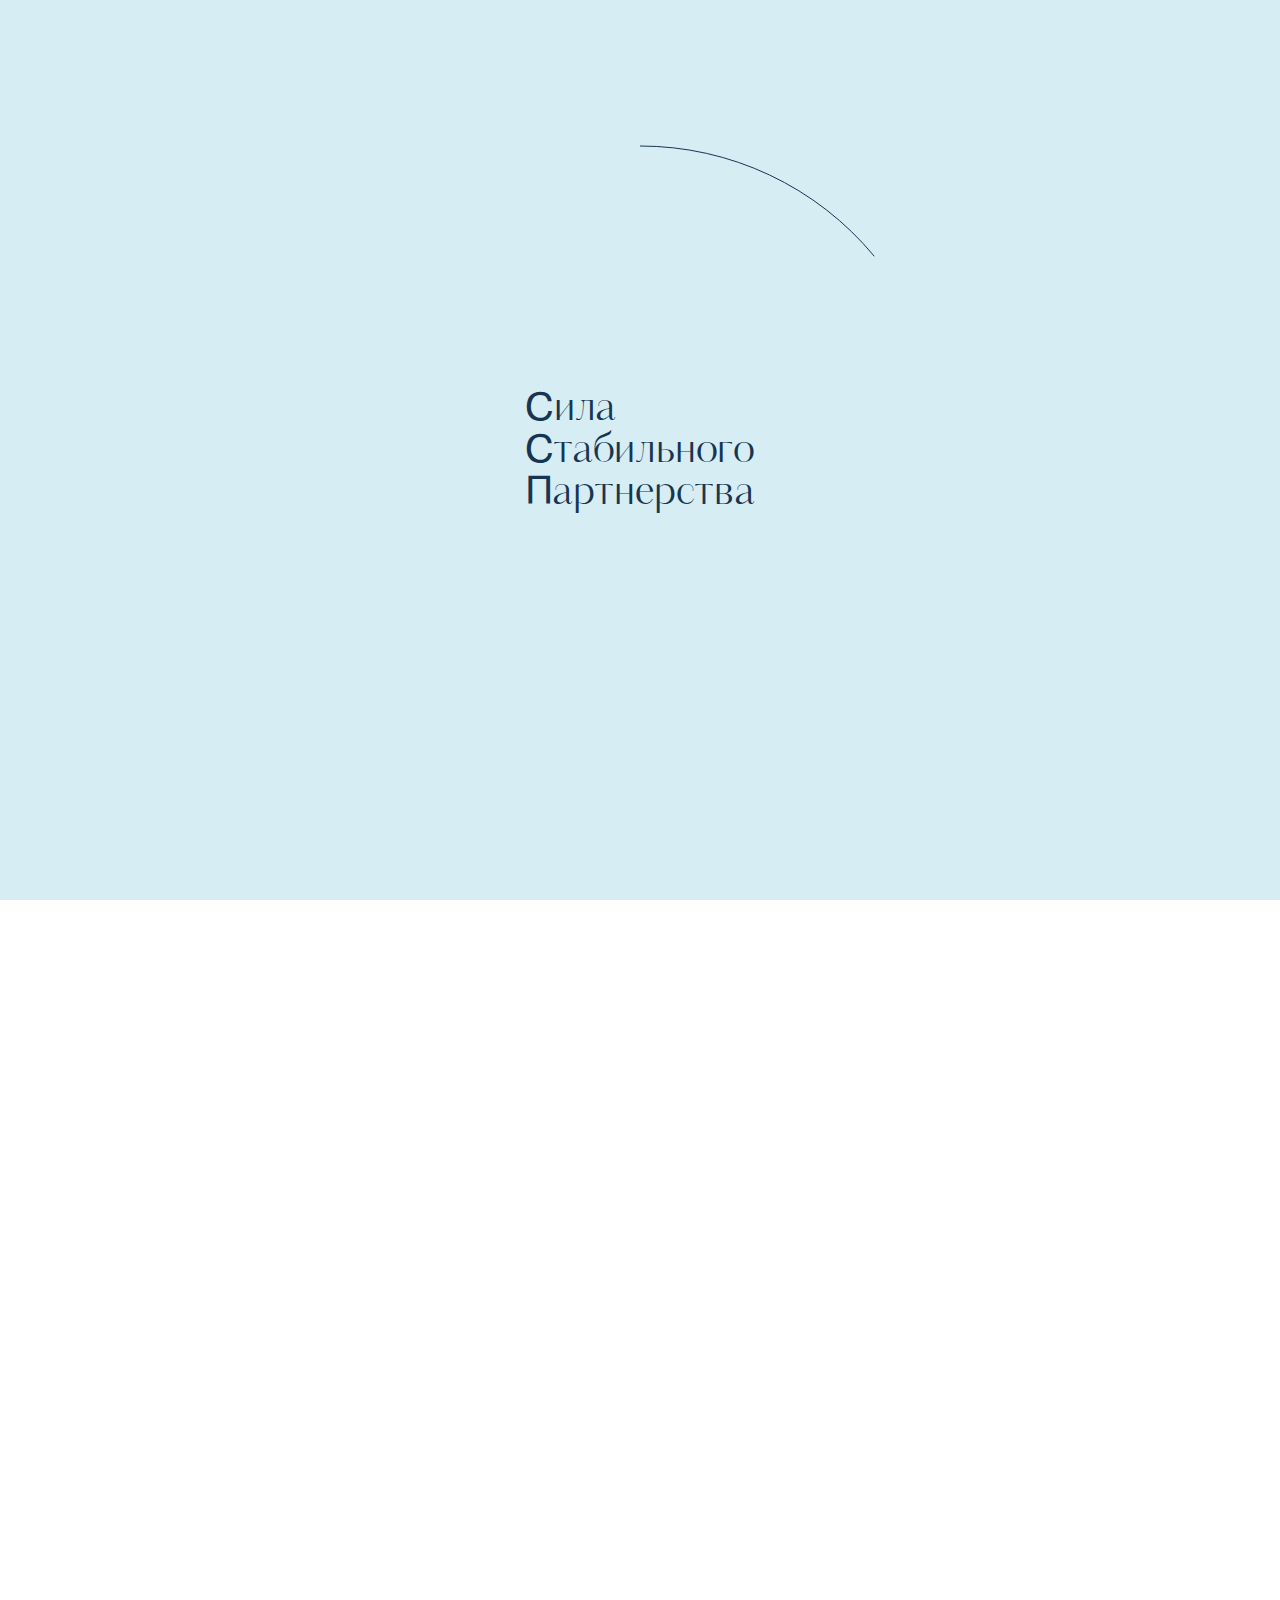
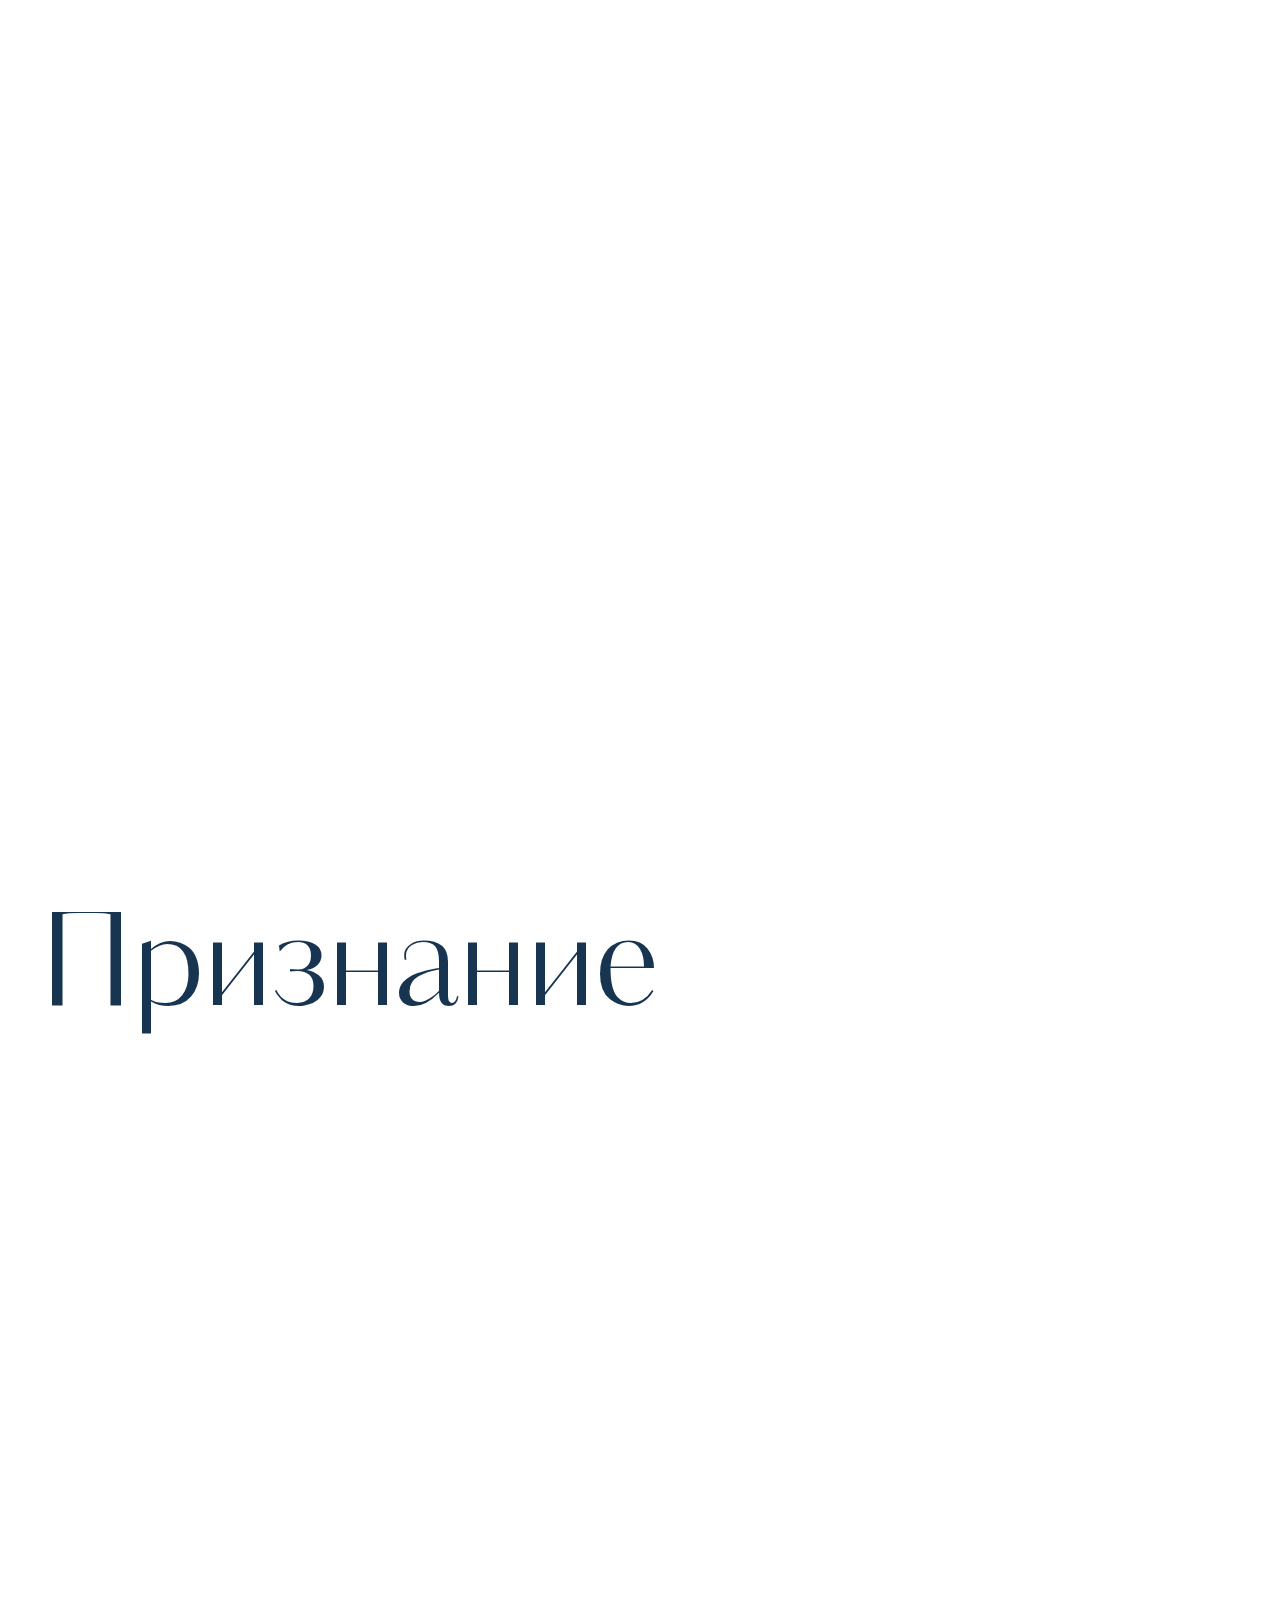
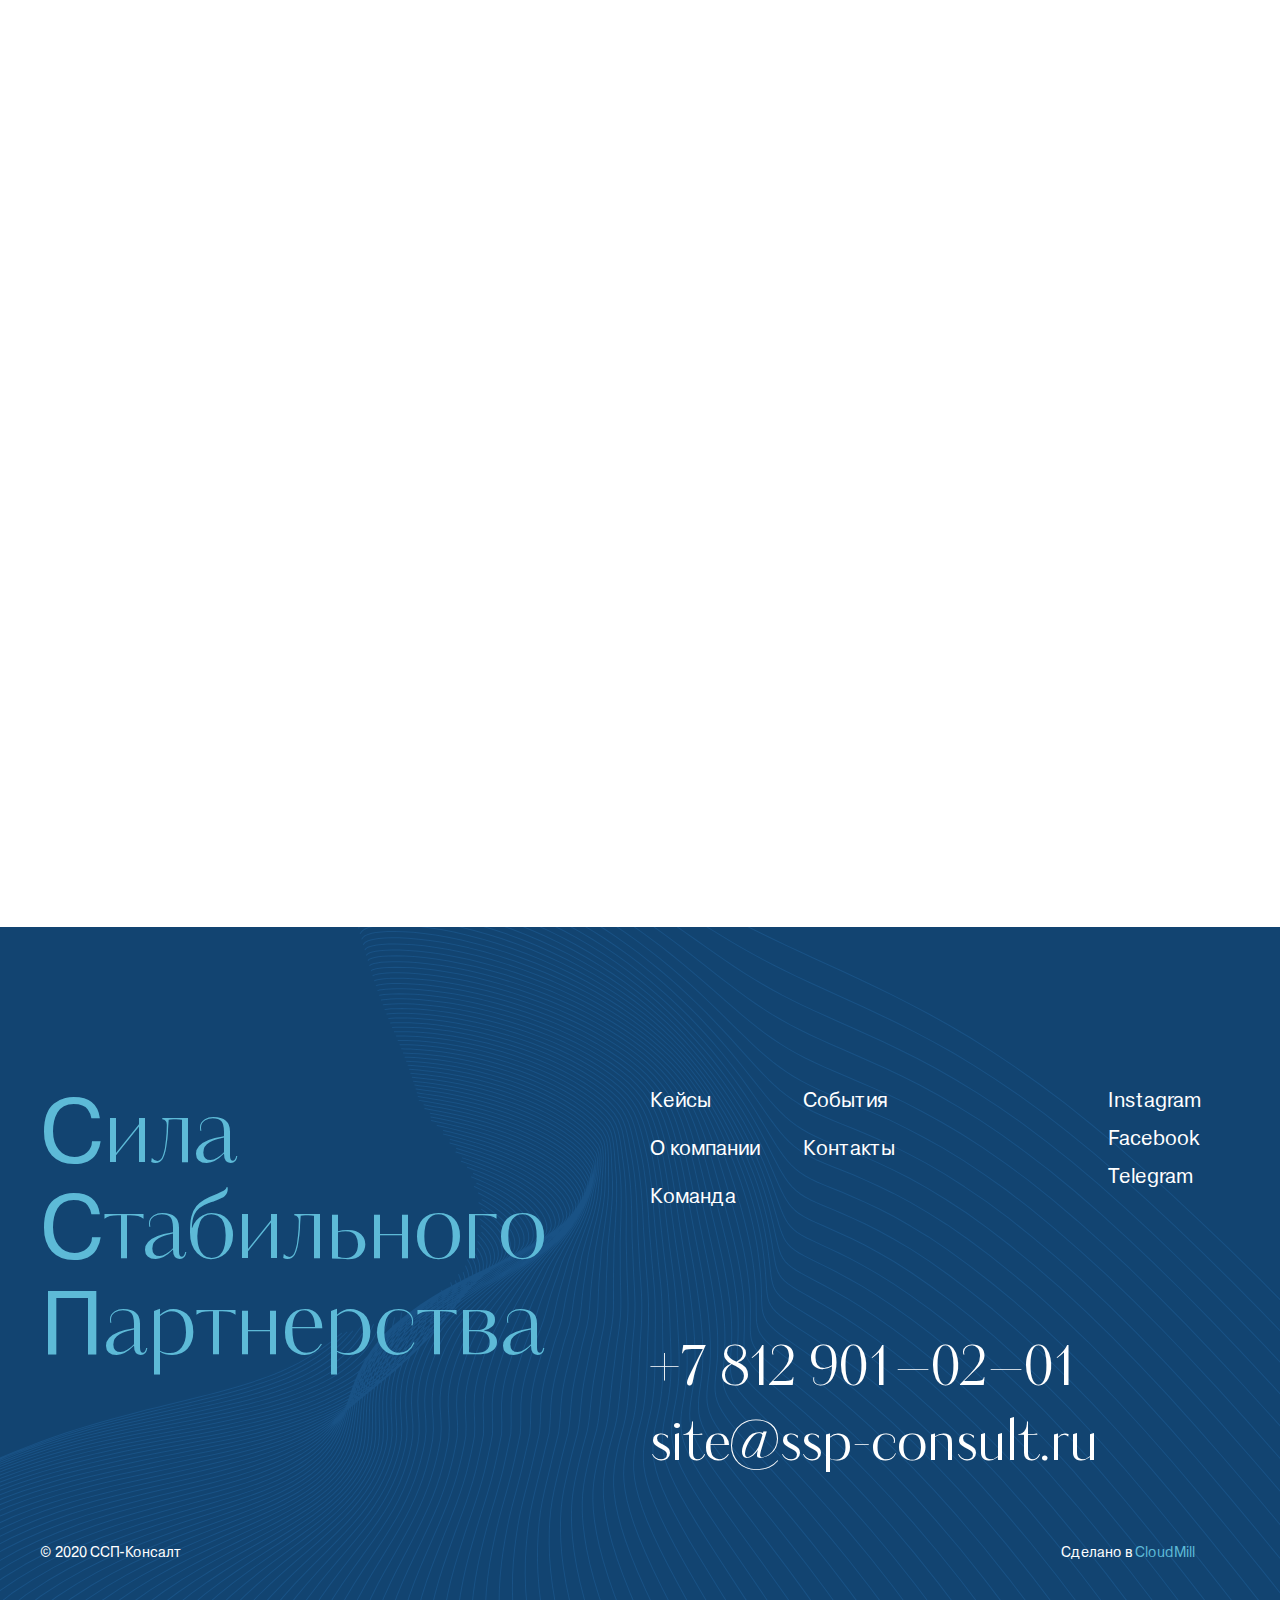
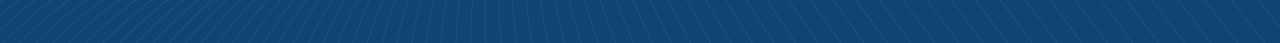
==== commit d73aac30: "Update" ====
--- a/about-company.html
+++ b/about-company.html
@@ -18,7 +18,188 @@
 			</svg>
 		</div>
 		<div class="loaded-content">
+			<div class="anonce container-fluid px-0">
+				<div class="anonce__slider swiper-container">
+					<div class="anonce__slider-wrapper swiper-wrapper">
+						<div class="anonce__slider-slide swiper-slide">
+							<div class="anonce__content">
+								<div class="anonce__trigger row">
+									<div class="col-2">
+										<div class="anonce__trigger-title">
+											<h4>Анонсы</h4>
+											<div class="line"></div>
+										</div>
+									</div>
+									<div class="col-5">
+										<p class="anonce__trigger-preview">Всем арендателям. Как получить скидку 50% на аренду. Наш ведущий юрист дает советы.</p>
+									</div>
+									<div class="col-1 d-flex justify-content-end">
+										<div class="anonce__trigger-btn">
+											<div class="more"><img class="svg" src="assets/images/icons/arrow-right.svg" alt="more"></div>
+											<div class="close"><img class="svg" src="assets/images/icons/close.svg" alt="close"></div>
+										</div>
+									</div>
+								</div>
+							</div>
+							<div class="anonce__block">
+								<div class="anonce__block-content">
+									<div class="row">
+										<div class="col-2">
+											<div class="anonce__block-navigation">
+												<div class="anonce__slider-button-prev prev-btn"><img class="svg" src="assets/images/icons/slider-arrow-small.svg" alt="prev"></div>
+												<div class="anonce__slider-button-next next-btn"><img class="svg" src="assets/images/icons/slider-arrow-small.svg" alt="next"></div>
+											</div>
+										</div>
+										<div class="col-3">
+											<p class="anonce__block-description">Ковид бушует как никогда. Экономика страдает, а правительство закручивает гайки. Ваш бизнес под угрозой! Мы можем помочь, раскажем, как снизить арендную плату и получить субсидии от В.В. Путина.</p><a class="more-btn" href="#"><img src="assets/images/icons/arrow-right.svg" alt="more" /><span>Подробнее</span></a>
+										</div>
+									</div>
+								</div>
+							</div>
+						</div>
+						<div class="anonce__slider-slide swiper-slide">
+							<div class="anonce__content">
+								<div class="anonce__trigger row">
+									<div class="col-2">
+										<div class="anonce__trigger-title">
+											<h4>Анонсы</h4>
+											<div class="line"></div>
+										</div>
+									</div>
+									<div class="col-5">
+										<p class="anonce__trigger-preview">Всем арендателям. Как получить скидку 50% на аренду. Наш ведущий юрист дает советы.</p>
+									</div>
+									<div class="col-1 d-flex justify-content-end">
+										<div class="anonce__trigger-btn">
+											<div class="more"><img class="svg" src="assets/images/icons/arrow-right.svg" alt="more"></div>
+											<div class="close"><img class="svg" src="assets/images/icons/close.svg" alt="close"></div>
+										</div>
+									</div>
+								</div>
+							</div>
+							<div class="anonce__block">
+								<div class="anonce__block-content">
+									<div class="row">
+										<div class="col-2">
+											<div class="anonce__block-navigation">
+												<div class="anonce__slider-button-prev prev-btn"><img class="svg" src="assets/images/icons/slider-arrow-small.svg" alt="prev"></div>
+												<div class="anonce__slider-button-next next-btn"><img class="svg" src="assets/images/icons/slider-arrow-small.svg" alt="next"></div>
+											</div>
+										</div>
+										<div class="col-3">
+											<p class="anonce__block-description">Ковид бушует как никогда. Экономика страдает, а правительство закручивает гайки. Ваш бизнес под угрозой! Мы можем помочь, раскажем, как снизить арендную плату и получить субсидии от В.В. Путина.</p><a class="more-btn" href="#"><img src="assets/images/icons/arrow-right.svg" alt="more" /><span>Подробнее</span></a>
+										</div>
+									</div>
+								</div>
+							</div>
+						</div>
+						<div class="anonce__slider-slide swiper-slide">
+							<div class="anonce__content">
+								<div class="anonce__trigger row">
+									<div class="col-2">
+										<div class="anonce__trigger-title">
+											<h4>Анонсы</h4>
+											<div class="line"></div>
+										</div>
+									</div>
+									<div class="col-5">
+										<p class="anonce__trigger-preview">Всем арендателям. Как получить скидку 50% на аренду. Наш ведущий юрист дает советы.</p>
+									</div>
+									<div class="col-1 d-flex justify-content-end">
+										<div class="anonce__trigger-btn">
+											<div class="more"><img class="svg" src="assets/images/icons/arrow-right.svg" alt="more"></div>
+											<div class="close"><img class="svg" src="assets/images/icons/close.svg" alt="close"></div>
+										</div>
+									</div>
+								</div>
+							</div>
+							<div class="anonce__block">
+								<div class="anonce__block-content">
+									<div class="row">
+										<div class="col-2">
+											<div class="anonce__block-navigation">
+												<div class="anonce__slider-button-prev prev-btn"><img class="svg" src="assets/images/icons/slider-arrow-small.svg" alt="prev"></div>
+												<div class="anonce__slider-button-next next-btn"><img class="svg" src="assets/images/icons/slider-arrow-small.svg" alt="next"></div>
+											</div>
+										</div>
+										<div class="col-3">
+											<p class="anonce__block-description">Ковид бушует как никогда. Экономика страдает, а правительство закручивает гайки. Ваш бизнес под угрозой! Мы можем помочь, раскажем, как снизить арендную плату и получить субсидии от В.В. Путина.</p><a class="more-btn" href="#"><img src="assets/images/icons/arrow-right.svg" alt="more" /><span>Подробнее</span></a>
+										</div>
+									</div>
+								</div>
+							</div>
+						</div>
+					</div>
+				</div>
+			</div>
 			<div class="content">
+				<div class="practices-modal">
+					<div class="practices-modal__content">
+						<div class="practices-modal_close"><img class="svg" src="assets/images/icons/close.svg"></div>
+						<div class="row justify-content-center flex-column flex-md-row">
+							<div class="col-2">
+								<div class="practices-modal__logo"><a href="/"><img class="svg logo__img" src="assets/images/icons/logo.svg" alt="logo"></a></div>
+							</div>
+							<div class="col-6"><a class="practices-modal__link" href="#"><span>Практики</span>
+									<div class="btn-close"><img class="svg" src="assets/images/icons/close.svg" alt="close"></div>
+								</a></div>
+						</div>
+						<div class="row flex-column flex-xl-row">
+							<div class="col-2 d-none d-xl-block"></div>
+							<div class="col col-xl-2">
+								<div class="practices-modal__item practices-modal__item-1">
+									<div class="row">
+										<div class="col-4 col-xl-8">
+											<div class="practices-modal__item-img"></div>
+										</div>
+										<div class="col-4 col-xl-8"><a class="link" href="practices">Банкротство и корпоративные конфликты</a></div>
+									</div>
+								</div>
+							</div>
+							<div class="col col-xl-2">
+								<div class="practices-modal__item practices-modal__item-2">
+									<div class="row">
+										<div class="col-4 col-xl-8">
+											<div class="practices-modal__item-img"></div>
+										</div>
+										<div class="col-4 col-xl-8"><a class="link" href="practices">Трудовое право</a></div>
+									</div>
+								</div>
+							</div>
+							<div class="col col-xl-2">
+								<div class="practices-modal__item practices-modal__item-3">
+									<div class="row">
+										<div class="col-4 col-xl-8">
+											<div class="practices-modal__item-img"></div>
+										</div>
+										<div class="col-4 col-xl-8"><a class="link" href="practices">Разрешение споров</a></div>
+									</div>
+								</div>
+							</div>
+						</div>
+						<div class="row">
+							<div class="col-2 d-none d-xl-block"></div>
+							<div class="col-8 col-md-4 col-xl-2">
+								<ul class="practices-modal__links">
+									<li class="practices-modal__links-item"><a class="link" href="practices">Административно–правовая защита</a></li>
+									<li class="practices-modal__links-item"><a class="link" href="practices">Абонентское обслуживание</a></li>
+								</ul>
+							</div>
+							<div class="col-8 col-md-4 col-xl-2">
+								<ul class="practices-modal__links">
+									<li class="practices-modal__links-item"><a class="link" href="practices">Недвижимость и строительство</a></li>
+									<li class="practices-modal__links-item"><a class="link" href="practices">Страховое право</a></li>
+								</ul>
+							</div>
+							<div class="col-8 col-xl-2">
+								<ul class="practices-modal__links last">
+									<li class="practices-modal__links-item"><a class="link" href="practices">Управление финансовой задолженностью</a></li>
+									<li class="practices-modal__links-item"><a class="link" href="practices">PRO BONO</a></li>
+								</ul>
+							</div>
+						</div>
+					</div>
+				</div>
 				<div class="about-company-page">
 					<header class="header container-fluid p-0">
 						<div class="header__content">
@@ -28,7 +209,7 @@
 								</div>
 								<div class="col-2 d-xl-block d-none">
 									<ul class="practices d-flex">
-										<li class="practices__item"><a class="link practices" href="practices">Практики<ul class="practices__item-dots">
+										<li class="practices__item"><a class="practices-link" href="#">Практики<ul class="practices__item-dots">
 													<li class="dot"></li>
 													<li class="dot"></li>
 													<li class="dot"></li>
@@ -55,12 +236,12 @@
 						<div class="mobile-menu d-block d-xl-none">
 							<div class="mobile-menu__content">
 								<ul class="practices">
-									<li class="practices__item"><a class="link" href="practices">Практики<ul class="practices__item-dots">
+									<li class="practices__item"><a class="practices-link" href="#">Практики<ul class="practices__item-dots">
 												<li class="dot"></li>
 												<li class="dot"></li>
 												<li class="dot"></li>
 											</ul></a></li>
-									<li class="practices__item"><a class="link" href="cases">Кейсы</a></li>
+									<li class="practices__item"><a class="link cases" href="cases">Кейсы</a></li>
 								</ul>
 								<ul class="header__menu menu">
 									<li class="menu__item"><a class="link about-company" href="about-company">О компании</a></li>
@@ -260,7 +441,6 @@
 				</footer>
 			</div>
 		</div>
-		<script type="text/javascript" src="assets/styles.js"></script>
 		<script type="text/javascript" src="assets/vendor.js"></script>
 		<script type="text/javascript" src="assets/app.js"></script>
 	</body>
--- a/vendors.css
+++ b/vendors.css
@@ -1,4 +1,4 @@
-@font-face{font-family:'swiper-icons';src:url("data:application/font-woff;charset=utf-8;base64, [base64]//wADZ2x5ZgAAAywAAADMAAAD2MHtryVoZWFkAAABbAAAADAAAAA2E2+eoWhoZWEAAAGcAAAAHwAAACQC9gDzaG10eAAAAigAAAAZAAAArgJkABFsb2NhAAAC0AAAAFoAAABaFQAUGG1heHAAAAG8AAAAHwAAACAAcABAbmFtZQAAA/gAAAE5AAACXvFdBwlwb3N0AAAFNAAAAGIAAACE5s74hXjaY2BkYGAAYpf5Hu/j+W2+MnAzMYDAzaX6QjD6/4//Bxj5GA8AuRwMYGkAPywL13jaY2BkYGA88P8Agx4j+/8fQDYfA1AEBWgDAIB2BOoAeNpjYGRgYNBh4GdgYgABEMnIABJzYNADCQAACWgAsQB42mNgYfzCOIGBlYGB0YcxjYGBwR1Kf2WQZGhhYGBiYGVmgAFGBiQQkOaawtDAoMBQxXjg/wEGPcYDDA4wNUA2CCgwsAAAO4EL6gAAeNpj2M0gyAACqxgGNWBkZ2D4/wMA+xkDdgAAAHjaY2BgYGaAYBkGRgYQiAHyGMF8FgYHIM3DwMHABGQrMOgyWDLEM1T9/w8UBfEMgLzE////P/5//f/V/xv+r4eaAAeMbAxwIUYmIMHEgKYAYjUcsDAwsLKxc3BycfPw8jEQA/[base64]/uznmfPFBNODM2K7MTQ45YEAZqGP81AmGGcF3iPqOop0r1SPTaTbVkfUe4HXj97wYE+yNwWYxwWu4v1ugWHgo3S1XdZEVqWM7ET0cfnLGxWfkgR42o2PvWrDMBSFj/IHLaF0zKjRgdiVMwScNRAoWUoH78Y2icB/yIY09An6AH2Bdu/UB+yxopYshQiEvnvu0dURgDt8QeC8PDw7Fpji3fEA4z/PEJ6YOB5hKh4dj3EvXhxPqH/SKUY3rJ7srZ4FZnh1PMAtPhwP6fl2PMJMPDgeQ4rY8YT6Gzao0eAEA409DuggmTnFnOcSCiEiLMgxCiTI6Cq5DZUd3Qmp10vO0LaLTd2cjN4fOumlc7lUYbSQcZFkutRG7g6JKZKy0RmdLY680CDnEJ+UMkpFFe1RN7nxdVpXrC4aTtnaurOnYercZg2YVmLN/d/gczfEimrE/fs/bOuq29Zmn8tloORaXgZgGa78yO9/cnXm2BpaGvq25Dv9S4E9+5SIc9PqupJKhYFSSl47+Qcr1mYNAAAAeNptw0cKwkAAAMDZJA8Q7OUJvkLsPfZ6zFVERPy8qHh2YER+3i/BP83vIBLLySsoKimrqKqpa2hp6+jq6RsYGhmbmJqZSy0sraxtbO3sHRydnEMU4uR6yx7JJXveP7WrDycAAAAAAAH//wACeNpjYGRgYOABYhkgZgJCZgZNBkYGLQZtIJsFLMYAAAw3ALgAeNolizEKgDAQBCchRbC2sFER0YD6qVQiBCv/H9ezGI6Z5XBAw8CBK/m5iQQVauVbXLnOrMZv2oLdKFa8Pjuru2hJzGabmOSLzNMzvutpB3N42mNgZGBg4GKQYzBhYMxJLMlj4GBgAYow/P/PAJJhLM6sSoWKfWCAAwDAjgbRAAB42mNgYGBkAIIbCZo5IPrmUn0hGA0AO8EFTQAA") format("woff");font-weight:400;font-style:normal}:root{--swiper-theme-color: #007aff}.swiper-container{margin-left:auto;margin-right:auto;position:relative;overflow:hidden;list-style:none;padding:0;z-index:1}.swiper-container-vertical>.swiper-wrapper{flex-direction:column}.swiper-wrapper{position:relative;width:100%;height:100%;z-index:1;display:flex;transition-property:transform;box-sizing:content-box}.swiper-container-android .swiper-slide,.swiper-wrapper{transform:translate3d(0px, 0, 0)}.swiper-container-multirow>.swiper-wrapper{flex-wrap:wrap}.swiper-container-multirow-column>.swiper-wrapper{flex-wrap:wrap;flex-direction:column}.swiper-container-free-mode>.swiper-wrapper{transition-timing-function:ease-out;margin:0 auto}.swiper-slide{flex-shrink:0;width:100%;height:100%;position:relative;transition-property:transform}.swiper-slide-invisible-blank{visibility:hidden}.swiper-container-autoheight,.swiper-container-autoheight .swiper-slide{height:auto}.swiper-container-autoheight .swiper-wrapper{align-items:flex-start;transition-property:transform, height}.swiper-container-3d{perspective:1200px}.swiper-container-3d .swiper-wrapper,.swiper-container-3d .swiper-slide,.swiper-container-3d .swiper-slide-shadow-left,.swiper-container-3d .swiper-slide-shadow-right,.swiper-container-3d .swiper-slide-shadow-top,.swiper-container-3d .swiper-slide-shadow-bottom,.swiper-container-3d .swiper-cube-shadow{transform-style:preserve-3d}.swiper-container-3d .swiper-slide-shadow-left,.swiper-container-3d .swiper-slide-shadow-right,.swiper-container-3d .swiper-slide-shadow-top,.swiper-container-3d .swiper-slide-shadow-bottom{position:absolute;left:0;top:0;width:100%;height:100%;pointer-events:none;z-index:10}.swiper-container-3d .swiper-slide-shadow-left{background-image:linear-gradient(to left, rgba(0,0,0,0.5), rgba(0,0,0,0))}.swiper-container-3d .swiper-slide-shadow-right{background-image:linear-gradient(to right, rgba(0,0,0,0.5), rgba(0,0,0,0))}.swiper-container-3d .swiper-slide-shadow-top{background-image:linear-gradient(to top, rgba(0,0,0,0.5), rgba(0,0,0,0))}.swiper-container-3d .swiper-slide-shadow-bottom{background-image:linear-gradient(to bottom, rgba(0,0,0,0.5), rgba(0,0,0,0))}.swiper-container-css-mode>.swiper-wrapper{overflow:auto;scrollbar-width:none;-ms-overflow-style:none}.swiper-container-css-mode>.swiper-wrapper::-webkit-scrollbar{display:none}.swiper-container-css-mode>.swiper-wrapper>.swiper-slide{scroll-snap-align:start start}.swiper-container-horizontal.swiper-container-css-mode>.swiper-wrapper{scroll-snap-type:x mandatory}.swiper-container-vertical.swiper-container-css-mode>.swiper-wrapper{scroll-snap-type:y mandatory}:root{--swiper-navigation-size: 44px}.swiper-button-prev,.swiper-button-next{position:absolute;top:50%;width:calc(var(--swiper-navigation-size) / 44 * 27);height:var(--swiper-navigation-size);margin-top:calc(-1 * var(--swiper-navigation-size) / 2);z-index:10;cursor:pointer;display:flex;align-items:center;justify-content:center;color:var(--swiper-navigation-color, var(--swiper-theme-color))}.swiper-button-prev.swiper-button-disabled,.swiper-button-next.swiper-button-disabled{opacity:0.35;cursor:auto;pointer-events:none}.swiper-button-prev:after,.swiper-button-next:after{font-family:swiper-icons;font-size:var(--swiper-navigation-size);text-transform:none !important;letter-spacing:0;text-transform:none;font-variant:initial;line-height:1}.swiper-button-prev,.swiper-container-rtl .swiper-button-next{left:10px;right:auto}.swiper-button-prev:after,.swiper-container-rtl .swiper-button-next:after{content:'prev'}.swiper-button-next,.swiper-container-rtl .swiper-button-prev{right:10px;left:auto}.swiper-button-next:after,.swiper-container-rtl .swiper-button-prev:after{content:'next'}.swiper-button-prev.swiper-button-white,.swiper-button-next.swiper-button-white{--swiper-navigation-color: #ffffff}.swiper-button-prev.swiper-button-black,.swiper-button-next.swiper-button-black{--swiper-navigation-color: #000000}.swiper-button-lock{display:none}.swiper-pagination{position:absolute;text-align:center;transition:300ms opacity;transform:translate3d(0, 0, 0);z-index:10}.swiper-pagination.swiper-pagination-hidden{opacity:0}.swiper-pagination-fraction,.swiper-pagination-custom,.swiper-container-horizontal>.swiper-pagination-bullets{bottom:10px;left:0;width:100%}.swiper-pagination-bullets-dynamic{overflow:hidden;font-size:0}.swiper-pagination-bullets-dynamic .swiper-pagination-bullet{transform:scale(0.33);position:relative}.swiper-pagination-bullets-dynamic .swiper-pagination-bullet-active{transform:scale(1)}.swiper-pagination-bullets-dynamic .swiper-pagination-bullet-active-main{transform:scale(1)}.swiper-pagination-bullets-dynamic .swiper-pagination-bullet-active-prev{transform:scale(0.66)}.swiper-pagination-bullets-dynamic .swiper-pagination-bullet-active-prev-prev{transform:scale(0.33)}.swiper-pagination-bullets-dynamic .swiper-pagination-bullet-active-next{transform:scale(0.66)}.swiper-pagination-bullets-dynamic .swiper-pagination-bullet-active-next-next{transform:scale(0.33)}.swiper-pagination-bullet{width:8px;height:8px;display:inline-block;border-radius:100%;background:#000;opacity:0.2}button.swiper-pagination-bullet{border:none;margin:0;padding:0;box-shadow:none;-webkit-appearance:none;-moz-appearance:none;appearance:none}.swiper-pagination-clickable .swiper-pagination-bullet{cursor:pointer}.swiper-pagination-bullet-active{opacity:1;background:var(--swiper-pagination-color, var(--swiper-theme-color))}.swiper-container-vertical>.swiper-pagination-bullets{right:10px;top:50%;transform:translate3d(0px, -50%, 0)}.swiper-container-vertical>.swiper-pagination-bullets .swiper-pagination-bullet{margin:6px 0;display:block}.swiper-container-vertical>.swiper-pagination-bullets.swiper-pagination-bullets-dynamic{top:50%;transform:translateY(-50%);width:8px}.swiper-container-vertical>.swiper-pagination-bullets.swiper-pagination-bullets-dynamic .swiper-pagination-bullet{display:inline-block;transition:200ms transform, 200ms top}.swiper-container-horizontal>.swiper-pagination-bullets .swiper-pagination-bullet{margin:0 4px}.swiper-container-horizontal>.swiper-pagination-bullets.swiper-pagination-bullets-dynamic{left:50%;transform:translateX(-50%);white-space:nowrap}.swiper-container-horizontal>.swiper-pagination-bullets.swiper-pagination-bullets-dynamic .swiper-pagination-bullet{transition:200ms transform, 200ms left}.swiper-container-horizontal.swiper-container-rtl>.swiper-pagination-bullets-dynamic .swiper-pagination-bullet{transition:200ms transform, 200ms right}.swiper-pagination-progressbar{background:rgba(0,0,0,0.25);position:absolute}.swiper-pagination-progressbar .swiper-pagination-progressbar-fill{background:var(--swiper-pagination-color, var(--swiper-theme-color));position:absolute;left:0;top:0;width:100%;height:100%;transform:scale(0);transform-origin:left top}.swiper-container-rtl .swiper-pagination-progressbar .swiper-pagination-progressbar-fill{transform-origin:right top}.swiper-container-horizontal>.swiper-pagination-progressbar,.swiper-container-vertical>.swiper-pagination-progressbar.swiper-pagination-progressbar-opposite{width:100%;height:4px;left:0;top:0}.swiper-container-vertical>.swiper-pagination-progressbar,.swiper-container-horizontal>.swiper-pagination-progressbar.swiper-pagination-progressbar-opposite{width:4px;height:100%;left:0;top:0}.swiper-pagination-white{--swiper-pagination-color: #ffffff}.swiper-pagination-black{--swiper-pagination-color: #000000}.swiper-pagination-lock{display:none}.swiper-scrollbar{border-radius:10px;position:relative;-ms-touch-action:none;background:rgba(0,0,0,0.1)}.swiper-container-horizontal>.swiper-scrollbar{position:absolute;left:1%;bottom:3px;z-index:50;height:5px;width:98%}.swiper-container-vertical>.swiper-scrollbar{position:absolute;right:3px;top:1%;z-index:50;width:5px;height:98%}.swiper-scrollbar-drag{height:100%;width:100%;position:relative;background:rgba(0,0,0,0.5);border-radius:10px;left:0;top:0}.swiper-scrollbar-cursor-drag{cursor:move}.swiper-scrollbar-lock{display:none}.swiper-zoom-container{width:100%;height:100%;display:flex;justify-content:center;align-items:center;text-align:center}.swiper-zoom-container>img,.swiper-zoom-container>svg,.swiper-zoom-container>canvas{max-width:100%;max-height:100%;object-fit:contain}.swiper-slide-zoomed{cursor:move}.swiper-lazy-preloader{width:42px;height:42px;position:absolute;left:50%;top:50%;margin-left:-21px;margin-top:-21px;z-index:10;transform-origin:50%;animation:swiper-preloader-spin 1s infinite linear;box-sizing:border-box;border:4px solid var(--swiper-preloader-color, var(--swiper-theme-color));border-radius:50%;border-top-color:transparent}.swiper-lazy-preloader-white{--swiper-preloader-color: #fff}.swiper-lazy-preloader-black{--swiper-preloader-color: #000}@keyframes swiper-preloader-spin{100%{transform:rotate(360deg)}}.swiper-container .swiper-notification{position:absolute;left:0;top:0;pointer-events:none;opacity:0;z-index:-1000}.swiper-container-fade.swiper-container-free-mode .swiper-slide{transition-timing-function:ease-out}.swiper-container-fade .swiper-slide{pointer-events:none;transition-property:opacity}.swiper-container-fade .swiper-slide .swiper-slide{pointer-events:none}.swiper-container-fade .swiper-slide-active,.swiper-container-fade .swiper-slide-active .swiper-slide-active{pointer-events:auto}.swiper-container-cube{overflow:visible}.swiper-container-cube .swiper-slide{pointer-events:none;-webkit-backface-visibility:hidden;backface-visibility:hidden;z-index:1;visibility:hidden;transform-origin:0 0;width:100%;height:100%}.swiper-container-cube .swiper-slide .swiper-slide{pointer-events:none}.swiper-container-cube.swiper-container-rtl .swiper-slide{transform-origin:100% 0}.swiper-container-cube .swiper-slide-active,.swiper-container-cube .swiper-slide-active .swiper-slide-active{pointer-events:auto}.swiper-container-cube .swiper-slide-active,.swiper-container-cube .swiper-slide-next,.swiper-container-cube .swiper-slide-prev,.swiper-container-cube .swiper-slide-next+.swiper-slide{pointer-events:auto;visibility:visible}.swiper-container-cube .swiper-slide-shadow-top,.swiper-container-cube .swiper-slide-shadow-bottom,.swiper-container-cube .swiper-slide-shadow-left,.swiper-container-cube .swiper-slide-shadow-right{z-index:0;-webkit-backface-visibility:hidden;backface-visibility:hidden}.swiper-container-cube .swiper-cube-shadow{position:absolute;left:0;bottom:0px;width:100%;height:100%;background:#000;opacity:0.6;-webkit-filter:blur(50px);filter:blur(50px);z-index:0}.swiper-container-flip{overflow:visible}.swiper-container-flip .swiper-slide{pointer-events:none;-webkit-backface-visibility:hidden;backface-visibility:hidden;z-index:1}.swiper-container-flip .swiper-slide .swiper-slide{pointer-events:none}.swiper-container-flip .swiper-slide-active,.swiper-container-flip .swiper-slide-active .swiper-slide-active{pointer-events:auto}.swiper-container-flip .swiper-slide-shadow-top,.swiper-container-flip .swiper-slide-shadow-bottom,.swiper-container-flip .swiper-slide-shadow-left,.swiper-container-flip .swiper-slide-shadow-right{z-index:0;-webkit-backface-visibility:hidden;backface-visibility:hidden}
+@font-face{font-family:'swiper-icons';src:url("data:application/font-woff;charset=utf-8;base64, [base64]//wADZ2x5ZgAAAywAAADMAAAD2MHtryVoZWFkAAABbAAAADAAAAA2E2+eoWhoZWEAAAGcAAAAHwAAACQC9gDzaG10eAAAAigAAAAZAAAArgJkABFsb2NhAAAC0AAAAFoAAABaFQAUGG1heHAAAAG8AAAAHwAAACAAcABAbmFtZQAAA/gAAAE5AAACXvFdBwlwb3N0AAAFNAAAAGIAAACE5s74hXjaY2BkYGAAYpf5Hu/j+W2+MnAzMYDAzaX6QjD6/4//Bxj5GA8AuRwMYGkAPywL13jaY2BkYGA88P8Agx4j+/8fQDYfA1AEBWgDAIB2BOoAeNpjYGRgYNBh4GdgYgABEMnIABJzYNADCQAACWgAsQB42mNgYfzCOIGBlYGB0YcxjYGBwR1Kf2WQZGhhYGBiYGVmgAFGBiQQkOaawtDAoMBQxXjg/wEGPcYDDA4wNUA2CCgwsAAAO4EL6gAAeNpj2M0gyAACqxgGNWBkZ2D4/wMA+xkDdgAAAHjaY2BgYGaAYBkGRgYQiAHyGMF8FgYHIM3DwMHABGQrMOgyWDLEM1T9/w8UBfEMgLzE////P/5//f/V/xv+r4eaAAeMbAxwIUYmIMHEgKYAYjUcsDAwsLKxc3BycfPw8jEQA/[base64]/uznmfPFBNODM2K7MTQ45YEAZqGP81AmGGcF3iPqOop0r1SPTaTbVkfUe4HXj97wYE+yNwWYxwWu4v1ugWHgo3S1XdZEVqWM7ET0cfnLGxWfkgR42o2PvWrDMBSFj/IHLaF0zKjRgdiVMwScNRAoWUoH78Y2icB/yIY09An6AH2Bdu/UB+yxopYshQiEvnvu0dURgDt8QeC8PDw7Fpji3fEA4z/PEJ6YOB5hKh4dj3EvXhxPqH/SKUY3rJ7srZ4FZnh1PMAtPhwP6fl2PMJMPDgeQ4rY8YT6Gzao0eAEA409DuggmTnFnOcSCiEiLMgxCiTI6Cq5DZUd3Qmp10vO0LaLTd2cjN4fOumlc7lUYbSQcZFkutRG7g6JKZKy0RmdLY680CDnEJ+UMkpFFe1RN7nxdVpXrC4aTtnaurOnYercZg2YVmLN/d/gczfEimrE/fs/bOuq29Zmn8tloORaXgZgGa78yO9/cnXm2BpaGvq25Dv9S4E9+5SIc9PqupJKhYFSSl47+Qcr1mYNAAAAeNptw0cKwkAAAMDZJA8Q7OUJvkLsPfZ6zFVERPy8qHh2YER+3i/BP83vIBLLySsoKimrqKqpa2hp6+jq6RsYGhmbmJqZSy0sraxtbO3sHRydnEMU4uR6yx7JJXveP7WrDycAAAAAAAH//wACeNpjYGRgYOABYhkgZgJCZgZNBkYGLQZtIJsFLMYAAAw3ALgAeNolizEKgDAQBCchRbC2sFER0YD6qVQiBCv/H9ezGI6Z5XBAw8CBK/m5iQQVauVbXLnOrMZv2oLdKFa8Pjuru2hJzGabmOSLzNMzvutpB3N42mNgZGBg4GKQYzBhYMxJLMlj4GBgAYow/P/PAJJhLM6sSoWKfWCAAwDAjgbRAAB42mNgYGBkAIIbCZo5IPrmUn0hGA0AO8EFTQAA") format("woff");font-weight:400;font-style:normal}:root{--swiper-theme-color: #007aff}.swiper-container{margin-left:auto;margin-right:auto;position:relative;overflow:hidden;list-style:none;padding:0;z-index:1}.swiper-container-vertical>.swiper-wrapper{flex-direction:column}.swiper-wrapper{position:relative;width:100%;height:100%;z-index:1;display:flex;transition-property:transform;box-sizing:content-box}.swiper-container-android .swiper-slide,.swiper-wrapper{transform:translate3d(0px, 0, 0)}.swiper-container-multirow>.swiper-wrapper{flex-wrap:wrap}.swiper-container-multirow-column>.swiper-wrapper{flex-wrap:wrap;flex-direction:column}.swiper-container-free-mode>.swiper-wrapper{transition-timing-function:ease-out;margin:0 auto}.swiper-container-pointer-events{touch-action:pan-y}.swiper-container-pointer-events.swiper-container-vertical{touch-action:pan-x}.swiper-slide{flex-shrink:0;width:100%;height:100%;position:relative;transition-property:transform}.swiper-slide-invisible-blank{visibility:hidden}.swiper-container-autoheight,.swiper-container-autoheight .swiper-slide{height:auto}.swiper-container-autoheight .swiper-wrapper{align-items:flex-start;transition-property:transform, height}.swiper-container-3d{perspective:1200px}.swiper-container-3d .swiper-wrapper,.swiper-container-3d .swiper-slide,.swiper-container-3d .swiper-slide-shadow-left,.swiper-container-3d .swiper-slide-shadow-right,.swiper-container-3d .swiper-slide-shadow-top,.swiper-container-3d .swiper-slide-shadow-bottom,.swiper-container-3d .swiper-cube-shadow{transform-style:preserve-3d}.swiper-container-3d .swiper-slide-shadow-left,.swiper-container-3d .swiper-slide-shadow-right,.swiper-container-3d .swiper-slide-shadow-top,.swiper-container-3d .swiper-slide-shadow-bottom{position:absolute;left:0;top:0;width:100%;height:100%;pointer-events:none;z-index:10}.swiper-container-3d .swiper-slide-shadow-left{background-image:linear-gradient(to left, rgba(0,0,0,0.5), rgba(0,0,0,0))}.swiper-container-3d .swiper-slide-shadow-right{background-image:linear-gradient(to right, rgba(0,0,0,0.5), rgba(0,0,0,0))}.swiper-container-3d .swiper-slide-shadow-top{background-image:linear-gradient(to top, rgba(0,0,0,0.5), rgba(0,0,0,0))}.swiper-container-3d .swiper-slide-shadow-bottom{background-image:linear-gradient(to bottom, rgba(0,0,0,0.5), rgba(0,0,0,0))}.swiper-container-css-mode>.swiper-wrapper{overflow:auto;scrollbar-width:none;-ms-overflow-style:none}.swiper-container-css-mode>.swiper-wrapper::-webkit-scrollbar{display:none}.swiper-container-css-mode>.swiper-wrapper>.swiper-slide{scroll-snap-align:start start}.swiper-container-horizontal.swiper-container-css-mode>.swiper-wrapper{scroll-snap-type:x mandatory}.swiper-container-vertical.swiper-container-css-mode>.swiper-wrapper{scroll-snap-type:y mandatory}:root{--swiper-navigation-size: 44px}.swiper-button-prev,.swiper-button-next{position:absolute;top:50%;width:calc(var(--swiper-navigation-size) / 44 * 27);height:var(--swiper-navigation-size);margin-top:calc(-1 * var(--swiper-navigation-size) / 2);z-index:10;cursor:pointer;display:flex;align-items:center;justify-content:center;color:var(--swiper-navigation-color, var(--swiper-theme-color))}.swiper-button-prev.swiper-button-disabled,.swiper-button-next.swiper-button-disabled{opacity:0.35;cursor:auto;pointer-events:none}.swiper-button-prev:after,.swiper-button-next:after{font-family:swiper-icons;font-size:var(--swiper-navigation-size);text-transform:none !important;letter-spacing:0;text-transform:none;font-variant:initial;line-height:1}.swiper-button-prev,.swiper-container-rtl .swiper-button-next{left:10px;right:auto}.swiper-button-prev:after,.swiper-container-rtl .swiper-button-next:after{content:'prev'}.swiper-button-next,.swiper-container-rtl .swiper-button-prev{right:10px;left:auto}.swiper-button-next:after,.swiper-container-rtl .swiper-button-prev:after{content:'next'}.swiper-button-prev.swiper-button-white,.swiper-button-next.swiper-button-white{--swiper-navigation-color: #ffffff}.swiper-button-prev.swiper-button-black,.swiper-button-next.swiper-button-black{--swiper-navigation-color: #000000}.swiper-button-lock{display:none}.swiper-pagination{position:absolute;text-align:center;transition:300ms opacity;transform:translate3d(0, 0, 0);z-index:10}.swiper-pagination.swiper-pagination-hidden{opacity:0}.swiper-pagination-fraction,.swiper-pagination-custom,.swiper-container-horizontal>.swiper-pagination-bullets{bottom:10px;left:0;width:100%}.swiper-pagination-bullets-dynamic{overflow:hidden;font-size:0}.swiper-pagination-bullets-dynamic .swiper-pagination-bullet{transform:scale(0.33);position:relative}.swiper-pagination-bullets-dynamic .swiper-pagination-bullet-active{transform:scale(1)}.swiper-pagination-bullets-dynamic .swiper-pagination-bullet-active-main{transform:scale(1)}.swiper-pagination-bullets-dynamic .swiper-pagination-bullet-active-prev{transform:scale(0.66)}.swiper-pagination-bullets-dynamic .swiper-pagination-bullet-active-prev-prev{transform:scale(0.33)}.swiper-pagination-bullets-dynamic .swiper-pagination-bullet-active-next{transform:scale(0.66)}.swiper-pagination-bullets-dynamic .swiper-pagination-bullet-active-next-next{transform:scale(0.33)}.swiper-pagination-bullet{width:8px;height:8px;display:inline-block;border-radius:50%;background:#000;opacity:0.2}button.swiper-pagination-bullet{border:none;margin:0;padding:0;box-shadow:none;-webkit-appearance:none;-moz-appearance:none;appearance:none}.swiper-pagination-clickable .swiper-pagination-bullet{cursor:pointer}.swiper-pagination-bullet-active{opacity:1;background:var(--swiper-pagination-color, var(--swiper-theme-color))}.swiper-container-vertical>.swiper-pagination-bullets{right:10px;top:50%;transform:translate3d(0px, -50%, 0)}.swiper-container-vertical>.swiper-pagination-bullets .swiper-pagination-bullet{margin:6px 0;display:block}.swiper-container-vertical>.swiper-pagination-bullets.swiper-pagination-bullets-dynamic{top:50%;transform:translateY(-50%);width:8px}.swiper-container-vertical>.swiper-pagination-bullets.swiper-pagination-bullets-dynamic .swiper-pagination-bullet{display:inline-block;transition:200ms transform, 200ms top}.swiper-container-horizontal>.swiper-pagination-bullets .swiper-pagination-bullet{margin:0 4px}.swiper-container-horizontal>.swiper-pagination-bullets.swiper-pagination-bullets-dynamic{left:50%;transform:translateX(-50%);white-space:nowrap}.swiper-container-horizontal>.swiper-pagination-bullets.swiper-pagination-bullets-dynamic .swiper-pagination-bullet{transition:200ms transform, 200ms left}.swiper-container-horizontal.swiper-container-rtl>.swiper-pagination-bullets-dynamic .swiper-pagination-bullet{transition:200ms transform, 200ms right}.swiper-pagination-progressbar{background:rgba(0,0,0,0.25);position:absolute}.swiper-pagination-progressbar .swiper-pagination-progressbar-fill{background:var(--swiper-pagination-color, var(--swiper-theme-color));position:absolute;left:0;top:0;width:100%;height:100%;transform:scale(0);transform-origin:left top}.swiper-container-rtl .swiper-pagination-progressbar .swiper-pagination-progressbar-fill{transform-origin:right top}.swiper-container-horizontal>.swiper-pagination-progressbar,.swiper-container-vertical>.swiper-pagination-progressbar.swiper-pagination-progressbar-opposite{width:100%;height:4px;left:0;top:0}.swiper-container-vertical>.swiper-pagination-progressbar,.swiper-container-horizontal>.swiper-pagination-progressbar.swiper-pagination-progressbar-opposite{width:4px;height:100%;left:0;top:0}.swiper-pagination-white{--swiper-pagination-color: #ffffff}.swiper-pagination-black{--swiper-pagination-color: #000000}.swiper-pagination-lock{display:none}.swiper-scrollbar{border-radius:10px;position:relative;-ms-touch-action:none;background:rgba(0,0,0,0.1)}.swiper-container-horizontal>.swiper-scrollbar{position:absolute;left:1%;bottom:3px;z-index:50;height:5px;width:98%}.swiper-container-vertical>.swiper-scrollbar{position:absolute;right:3px;top:1%;z-index:50;width:5px;height:98%}.swiper-scrollbar-drag{height:100%;width:100%;position:relative;background:rgba(0,0,0,0.5);border-radius:10px;left:0;top:0}.swiper-scrollbar-cursor-drag{cursor:move}.swiper-scrollbar-lock{display:none}.swiper-zoom-container{width:100%;height:100%;display:flex;justify-content:center;align-items:center;text-align:center}.swiper-zoom-container>img,.swiper-zoom-container>svg,.swiper-zoom-container>canvas{max-width:100%;max-height:100%;object-fit:contain}.swiper-slide-zoomed{cursor:move}.swiper-lazy-preloader{width:42px;height:42px;position:absolute;left:50%;top:50%;margin-left:-21px;margin-top:-21px;z-index:10;transform-origin:50%;animation:swiper-preloader-spin 1s infinite linear;box-sizing:border-box;border:4px solid var(--swiper-preloader-color, var(--swiper-theme-color));border-radius:50%;border-top-color:transparent}.swiper-lazy-preloader-white{--swiper-preloader-color: #fff}.swiper-lazy-preloader-black{--swiper-preloader-color: #000}@keyframes swiper-preloader-spin{100%{transform:rotate(360deg)}}.swiper-container .swiper-notification{position:absolute;left:0;top:0;pointer-events:none;opacity:0;z-index:-1000}.swiper-container-fade.swiper-container-free-mode .swiper-slide{transition-timing-function:ease-out}.swiper-container-fade .swiper-slide{pointer-events:none;transition-property:opacity}.swiper-container-fade .swiper-slide .swiper-slide{pointer-events:none}.swiper-container-fade .swiper-slide-active,.swiper-container-fade .swiper-slide-active .swiper-slide-active{pointer-events:auto}.swiper-container-cube{overflow:visible}.swiper-container-cube .swiper-slide{pointer-events:none;-webkit-backface-visibility:hidden;backface-visibility:hidden;z-index:1;visibility:hidden;transform-origin:0 0;width:100%;height:100%}.swiper-container-cube .swiper-slide .swiper-slide{pointer-events:none}.swiper-container-cube.swiper-container-rtl .swiper-slide{transform-origin:100% 0}.swiper-container-cube .swiper-slide-active,.swiper-container-cube .swiper-slide-active .swiper-slide-active{pointer-events:auto}.swiper-container-cube .swiper-slide-active,.swiper-container-cube .swiper-slide-next,.swiper-container-cube .swiper-slide-prev,.swiper-container-cube .swiper-slide-next+.swiper-slide{pointer-events:auto;visibility:visible}.swiper-container-cube .swiper-slide-shadow-top,.swiper-container-cube .swiper-slide-shadow-bottom,.swiper-container-cube .swiper-slide-shadow-left,.swiper-container-cube .swiper-slide-shadow-right{z-index:0;-webkit-backface-visibility:hidden;backface-visibility:hidden}.swiper-container-cube .swiper-cube-shadow{position:absolute;left:0;bottom:0px;width:100%;height:100%;opacity:0.6;z-index:0}.swiper-container-cube .swiper-cube-shadow:before{content:'';background:#000;position:absolute;left:0;top:0;bottom:0;right:0;-webkit-filter:blur(50px);filter:blur(50px)}.swiper-container-flip{overflow:visible}.swiper-container-flip .swiper-slide{pointer-events:none;-webkit-backface-visibility:hidden;backface-visibility:hidden;z-index:1}.swiper-container-flip .swiper-slide .swiper-slide{pointer-events:none}.swiper-container-flip .swiper-slide-active,.swiper-container-flip .swiper-slide-active .swiper-slide-active{pointer-events:auto}.swiper-container-flip .swiper-slide-shadow-top,.swiper-container-flip .swiper-slide-shadow-bottom,.swiper-container-flip .swiper-slide-shadow-left,.swiper-container-flip .swiper-slide-shadow-right{z-index:0;-webkit-backface-visibility:hidden;backface-visibility:hidden}
 
 .jBox-wrapper{text-align:left;box-sizing:border-box}.jBox-title,.jBox-content,.jBox-container{position:relative;word-break:break-word;box-sizing:border-box}.jBox-container{background:#fff}.jBox-content{padding:8px 12px;overflow-x:hidden;overflow-y:auto;transition:opacity .2s}.jBox-footer{box-sizing:border-box}.jBox-Tooltip .jBox-container,.jBox-Mouse .jBox-container{border-radius:4px;box-shadow:0 0 3px rgba(0,0,0,0.25)}.jBox-Tooltip .jBox-title,.jBox-Mouse .jBox-title{padding:8px 10px 0;font-weight:bold}.jBox-Tooltip.jBox-hasTitle .jBox-content,.jBox-Mouse.jBox-hasTitle .jBox-content{padding-top:5px}.jBox-Mouse{pointer-events:none}.jBox-pointer{position:absolute;overflow:hidden;box-sizing:border-box}.jBox-pointer:after{content:'';width:20px;height:20px;position:absolute;background:#fff;transform:rotate(45deg);box-sizing:border-box}.jBox-pointer-top{top:0}.jBox-pointer-top:after{left:5px;top:6px;box-shadow:-1px -1px 2px rgba(0,0,0,0.15)}.jBox-pointer-right{right:0}.jBox-pointer-right:after{top:5px;right:6px;box-shadow:1px -1px 2px rgba(0,0,0,0.15)}.jBox-pointer-left{left:0}.jBox-pointer-left:after{top:5px;left:6px;box-shadow:-1px 1px 2px rgba(0,0,0,0.15)}.jBox-pointer-bottom{bottom:0}.jBox-pointer-bottom:after{left:5px;bottom:6px;box-shadow:1px 1px 2px rgba(0,0,0,0.15)}.jBox-pointer-top,.jBox-pointer-bottom{width:30px;height:12px}.jBox-pointer-left,.jBox-pointer-right{width:12px;height:30px}.jBox-Modal .jBox-container{border-radius:4px}.jBox-Modal .jBox-container,.jBox-Modal.jBox-closeButton-box:before{box-shadow:0 3px 15px rgba(0,0,0,0.4),0 0 5px rgba(0,0,0,0.4)}.jBox-Modal .jBox-content{padding:15px 20px}.jBox-Modal .jBox-title{border-radius:4px 4px 0 0;padding:15px 20px;background:#fafafa;border-bottom:1px solid #eee}.jBox-Modal.jBox-closeButton-title .jBox-title{padding-right:65px}.jBox-Modal .jBox-footer{border-radius:0 0 4px 4px}.jBox-closeButton{z-index:1;cursor:pointer;position:absolute;box-sizing:border-box}.jBox-closeButton svg{position:absolute;top:50%;right:50%}.jBox-closeButton path{fill:#aaa;transition:fill .2s}.jBox-closeButton:hover path{fill:#888}.jBox-overlay .jBox-closeButton{top:0;right:0;width:40px;height:40px}.jBox-overlay .jBox-closeButton svg{width:20px;height:20px;margin-top:-10px;margin-right:-10px}.jBox-overlay .jBox-closeButton path{fill:#ddd}.jBox-overlay .jBox-closeButton:hover path{fill:#fff}.jBox-closeButton-title .jBox-closeButton{top:0;right:0;bottom:0;width:50px}.jBox-closeButton-title svg{width:12px;height:12px;margin-top:-6px;margin-right:-6px}.jBox-closeButton-box{box-sizing:border-box}.jBox-closeButton-box .jBox-closeButton{top:-8px;right:-10px;width:24px;height:24px;background:#fff;border-radius:50%}.jBox-closeButton-box .jBox-closeButton svg{width:10px;height:10px;margin-top:-5px;margin-right:-5px}.jBox-closeButton-box:before{content:'';position:absolute;top:-8px;right:-10px;width:24px;height:24px;border-radius:50%;box-shadow:0 0 5px rgba(0,0,0,0.3)}.jBox-closeButton-box.jBox-pointerPosition-top:before{top:5px}.jBox-closeButton-box.jBox-pointerPosition-right:before{right:2px}.jBox-Modal.jBox-hasTitle.jBox-closeButton-box .jBox-closeButton{background:#fafafa}.jBox-overlay{position:fixed;top:0;left:0;width:100%;height:100%;background-color:rgba(0,0,0,0.82)}.jBox-footer{background:#fafafa;border-top:1px solid #eee;padding:8px 10px;border-radius:0 0 3px 3px}body[class^="jBox-blockScroll-"],body[class*=" jBox-blockScroll-"]{overflow:hidden}.jBox-draggable{cursor:move}@keyframes jBoxLoading{to{transform:rotate(360deg)}}.jBox-loading .jBox-content{opacity:.2}.jBox-loading-spinner .jBox-content{min-height:38px !important;min-width:38px !important;opacity:0}.jBox-spinner{box-sizing:border-box;position:absolute;top:50%;left:50%;width:24px;height:24px;margin-top:-12px;margin-left:-12px}.jBox-spinner:before{display:block;box-sizing:border-box;content:'';width:24px;height:24px;border-radius:50%;border:2px solid rgba(0,0,0,0.2);border-top-color:rgba(0,0,0,0.8);animation:jBoxLoading .6s linear infinite}.jBox-countdown{border-radius:4px 4px 0 0;z-index:0;background:#000;opacity:.2;position:absolute;top:0;left:0;right:0;height:3px;overflow:hidden}.jBox-countdown-inner{top:0;right:0;width:100%;height:3px;position:absolute;background:#fff}[class^="jBox-animated-"],[class*=" jBox-animated-"]{animation-fill-mode:both}@keyframes jBox-tada{0%{transform:scale(1)}10%,20%{transform:scale(0.8) rotate(-4deg)}30%,50%,70%,90%{transform:scale(1.2) rotate(4deg)}40%,60%,80%{transform:scale(1.2) rotate(-4deg)}100%{transform:scale(1) rotate(0)}}.jBox-animated-tada{animation:jBox-tada 1s}@keyframes jBox-tadaSmall{0%{transform:scale(1)}10%,20%{transform:scale(0.9) rotate(-2deg)}30%,50%,70%,90%{transform:scale(1.1) rotate(2deg)}40%,60%,80%{transform:scale(1.1) rotate(-2deg)}100%{transform:scale(1) rotate(0)}}.jBox-animated-tadaSmall{animation:jBox-tadaSmall 1s}@keyframes jBox-flash{0%,50%,100%{opacity:1}25%,75%{opacity:0}}.jBox-animated-flash{animation:jBox-flash .5s}@keyframes jBox-shake{0%,100%{transform:translateX(0)}20%,60%{transform:translateX(-6px)}40%,80%{transform:translateX(6px)}}.jBox-animated-shake{animation:jBox-shake .4s}@keyframes jBox-pulseUp{0%{transform:scale(1)}50%{transform:scale(1.15)}100%{transform:scale(1)}}.jBox-animated-pulseUp{animation:jBox-pulseUp .25s}@keyframes jBox-pulseDown{0%{transform:scale(1)}50%{transform:scale(0.85)}100%{transform:scale(1)}}.jBox-animated-pulseDown{animation:jBox-pulseDown .25s}@keyframes jBox-popIn{0%{transform:scale(0)}50%{transform:scale(1.1)}100%{transform:scale(1)}}.jBox-animated-popIn{animation:jBox-popIn .25s}@keyframes jBox-popOut{0%{transform:scale(1)}50%{transform:scale(1.1)}100%{transform:scale(0)}}.jBox-animated-popOut{animation:jBox-popOut .25s}@keyframes jBox-fadeIn{0%{opacity:0}100%{opacity:1}}.jBox-animated-fadeIn{animation:jBox-fadeIn .2s}@keyframes jBox-fadeOut{0%{opacity:1}100%{opacity:0}}.jBox-animated-fadeOut{animation:jBox-fadeOut .2s}@keyframes jBox-slideUp{0%{transform:translateY(0)}100%{transform:translateY(-300px);opacity:0}}.jBox-animated-slideUp{animation:jBox-slideUp .4s}@keyframes jBox-slideRight{0%{transform:translateX(0)}100%{transform:translateX(300px);opacity:0}}.jBox-animated-slideRight{animation:jBox-slideRight .4s}@keyframes jBox-slideDown{0%{transform:translateY(0)}100%{transform:translateY(300px);opacity:0}}.jBox-animated-slideDown{animation:jBox-slideDown .4s}@keyframes jBox-slideLeft{0%{transform:translateX(0)}100%{transform:translateX(-300px);opacity:0}}.jBox-animated-slideLeft{animation:jBox-slideLeft .4s}.jBox-Confirm .jBox-content{text-align:center;padding:46px 35px}@media (max-width: 500px){.jBox-Confirm .jBox-content{padding:32px 20px}}.jBox-Confirm-footer{height:46px}.jBox-Confirm-button{display:block;float:left;cursor:pointer;text-align:center;width:50%;line-height:46px;height:46px;overflow:hidden;padding:0 10px;transition:color .2s, background-color .2s;box-sizing:border-box}.jBox-Confirm-button-cancel{border-bottom-left-radius:4px;background:#ddd;color:#666}.jBox-Confirm-button-cancel:hover,.jBox-Confirm-button-cancel:active{background:#ccc}.jBox-Confirm-button-cancel:active{box-shadow:inset 0 1px 3px rgba(0,0,0,0.2)}.jBox-Confirm-button-submit{border-bottom-right-radius:4px;background:#7d0;color:#fff}.jBox-Confirm-button-submit:hover,.jBox-Confirm-button-submit:active{background:#6c0}.jBox-Confirm-button-submit:active{box-shadow:inset 0 1px 3px rgba(0,0,0,0.2)}.jBox-Image .jBox-container{background-color:transparent}.jBox-Image .jBox-content{padding:0;width:100%;height:100%}.jBox-image-container{background:center center no-repeat;position:absolute;width:100%;height:100%;opacity:0}.jBox-image-label-wrapper{position:absolute;top:100%;left:0;right:0;height:40px;z-index:100;display:flex}.jBox-image-label-container{position:relative;flex:1}.jBox-image-label{box-sizing:border-box;position:absolute;left:0;bottom:0;width:100%;text-align:center;color:#fff;padding:8px 12px;font-size:15px;line-height:24px;transition:opacity .36s;opacity:0;z-index:0;pointer-events:none}.jBox-image-label.expanded{background:#000}.jBox-image-label:not(.expanded){text-overflow:ellipsis;white-space:nowrap;overflow:hidden}.jBox-image-label.active{opacity:1;pointer-events:all}@media (max-width: 600px){.jBox-image-label{font-size:13px}}.jBox-image-pointer-next,.jBox-image-pointer-prev{flex-shrink:0;width:40px;height:40px;cursor:pointer;opacity:.8;transition:opacity .2s;background:no-repeat center center url([data-uri]);background-size:11px auto;user-select:none;z-index:1}.jBox-image-pointer-next:hover,.jBox-image-pointer-prev:hover{opacity:1}.jBox-image-pointer-next{transform:scaleX(-1)}.jBox-image-counter-container{flex-shrink:0;white-space:nowrap;height:40px;line-height:40px;font-size:13px;color:#fff;text-align:right;display:none}.jBox-image-has-counter .jBox-image-counter-container{display:block}.jBox-overlay.jBox-overlay-Image{background:#000}.jBox-image-not-found{background:#000}.jBox-image-not-found:before{content:'';box-sizing:border-box;display:block;width:80px;height:80px;margin-top:-40px;margin-left:-40px;position:absolute;top:50%;left:50%;border:5px solid #222;border-radius:50%}.jBox-image-not-found:after{content:'';display:block;box-sizing:content-box;z-index:auto;width:6px;height:74px;margin-top:-37px;margin-left:-3px;position:absolute;top:50%;left:50%;background:#222;transform:rotateZ(45deg);transform-origin:50% 50% 0}.jBox-image-download-button-wrapper{position:absolute;top:-40px;right:35px;height:40px;display:flex;cursor:pointer;opacity:.8;transition:opacity .2s}.jBox-image-download-button-wrapper:hover{opacity:1}.jBox-image-download-button-icon{width:40px;height:40px;background:center center no-repeat url([data-uri]);background-size:60%}.jBox-image-download-button-text{white-space:nowrap;line-height:40px;padding:0 10px 0 0;color:#fff;font-size:14px}@keyframes jBoxImageLoading{to{transform:rotate(360deg)}}.jBox-image-loading:before{content:'';position:absolute;top:50%;left:50%;width:32px;height:32px;margin-top:-16px;margin-left:-16px;border:4px solid #333;border-bottom-color:#666;animation:jBoxImageLoading 1.2s linear infinite;border-radius:50%}.jBox-Notice{transition:margin .2s}.jBox-Notice .jBox-container{border-radius:4px;box-shadow:inset 1px 1px 0 0 rgba(255,255,255,0.25),inset -1px -1px 0 0 rgba(0,0,0,0.1)}.jBox-Notice .jBox-content{border-radius:4px;padding:12px 20px}@media (max-width: 768px){.jBox-Notice .jBox-content{padding:10px 15px}}@media (max-width: 500px){.jBox-Notice .jBox-content{padding:8px 10px}}.jBox-Notice.jBox-hasTitle .jBox-content{padding-top:5px}@media (max-width: 500px){.jBox-Notice.jBox-hasTitle .jBox-content{padding-top:0}}.jBox-Notice.jBox-hasTitle .jBox-title{padding:12px 20px 0;font-weight:bold}@media (max-width: 768px){.jBox-Notice.jBox-hasTitle .jBox-title{padding:10px 15px 0}}@media (max-width: 500px){.jBox-Notice.jBox-hasTitle .jBox-title{padding:8px 10px 0}}.jBox-Notice.jBox-closeButton-title .jBox-title{padding-right:55px}.jBox-Notice.jBox-closeButton-title.jBox-hasTitle .jBox-closeButton{width:40px}.jBox-Notice.jBox-Notice-black .jBox-container{color:#fff;background:#000}.jBox-Notice.jBox-Notice-black.jBox-closeButton-title.jBox-hasTitle .jBox-closeButton path,.jBox-Notice.jBox-Notice-black.jBox-closeButton-title.jBox-hasTitle .jBox-closeButton:hover path{fill:#fff}.jBox-Notice.jBox-Notice-gray .jBox-container{color:#222;background:#f6f6f6}.jBox-Notice.jBox-Notice-gray.jBox-closeButton-title.jBox-hasTitle .jBox-closeButton path,.jBox-Notice.jBox-Notice-gray.jBox-closeButton-title.jBox-hasTitle .jBox-closeButton:hover path{fill:#222}.jBox-Notice.jBox-Notice-red .jBox-container{color:#fff;background:#d00}.jBox-Notice.jBox-Notice-red.jBox-closeButton-title.jBox-hasTitle .jBox-closeButton path,.jBox-Notice.jBox-Notice-red.jBox-closeButton-title.jBox-hasTitle .jBox-closeButton:hover path{fill:#fff}.jBox-Notice.jBox-Notice-green .jBox-container{color:#fff;background:#5d0}.jBox-Notice.jBox-Notice-green.jBox-closeButton-title.jBox-hasTitle .jBox-closeButton path,.jBox-Notice.jBox-Notice-green.jBox-closeButton-title.jBox-hasTitle .jBox-closeButton:hover path{fill:#fff}.jBox-Notice.jBox-Notice-blue .jBox-container{color:#fff;background:#49d}.jBox-Notice.jBox-Notice-blue.jBox-closeButton-title.jBox-hasTitle .jBox-closeButton path,.jBox-Notice.jBox-Notice-blue.jBox-closeButton-title.jBox-hasTitle .jBox-closeButton:hover path{fill:#fff}.jBox-Notice.jBox-Notice-yellow .jBox-container{color:#000;background:#fd0}.jBox-Notice.jBox-Notice-yellow.jBox-closeButton-title.jBox-hasTitle .jBox-closeButton path,.jBox-Notice.jBox-Notice-yellow.jBox-closeButton-title.jBox-hasTitle .jBox-closeButton:hover path{fill:#fff}.jBox-NoticeFancy .jBox-content,.jBox-NoticeFancy .jBox-title{padding-left:25px}.jBox-NoticeFancy.jBox-Notice-color .jBox-container{color:#fff;background:#000}.jBox-NoticeFancy.jBox-Notice-color .jBox-container:after{content:'';position:absolute;top:0;left:0;bottom:0;width:8px;border-radius:4px 0 0 4px;background-image:linear-gradient(45deg, rgba(255,255,255,0.4) 25%, transparent 25%, transparent 50%, rgba(255,255,255,0.4) 50%, rgba(255,255,255,0.4) 75%, transparent 75%, transparent);background-size:14px 14px}.jBox-NoticeFancy.jBox-Notice-black .jBox-container:after,.jBox-NoticeFancy.jBox-Notice-gray .jBox-container:after{background-color:#888}.jBox-NoticeFancy.jBox-Notice-red .jBox-container:after{background-color:#e00}.jBox-NoticeFancy.jBox-Notice-green .jBox-container:after{background-color:#6c0}.jBox-NoticeFancy.jBox-Notice-blue .jBox-container:after{background-color:#49d}.jBox-NoticeFancy.jBox-Notice-yellow .jBox-container:after{background-color:#fb0}.jBox-NoticeFancy .jBox-countdown{left:8px;border-radius:0 4px 0 0}.jBox-TooltipBorder .jBox-container,.jBox-TooltipBorder .jBox-pointer:after{border:2px solid #49d}.jBox-TooltipBorder .jBox-pointer:after{width:22px;height:22px}.jBox-TooltipBorder .jBox-pointer-top,.jBox-TooltipBorder .jBox-pointer-bottom{width:34px;height:13px}.jBox-TooltipBorder .jBox-pointer-top:after,.jBox-TooltipBorder .jBox-pointer-bottom:after{left:6px}.jBox-TooltipBorder .jBox-pointer-left,.jBox-TooltipBorder .jBox-pointer-right{width:13px;height:34px}.jBox-TooltipBorder .jBox-pointer-left:after,.jBox-TooltipBorder .jBox-pointer-right:after{top:6px}.jBox-TooltipBorder.jBox-closeButton-box:before{width:28px;height:28px;background:#49d}.jBox-TooltipBorderThick .jBox-container{box-shadow:none;border-radius:8px;border:4px solid #ccc}.jBox-TooltipBorderThick .jBox-pointer:after{box-shadow:none;border:4px solid #ccc;width:24px;height:24px}.jBox-TooltipBorderThick .jBox-pointer-top,.jBox-TooltipBorderThick .jBox-pointer-bottom{width:38px;height:13px}.jBox-TooltipBorderThick .jBox-pointer-left,.jBox-TooltipBorderThick .jBox-pointer-right{width:13px;height:38px}.jBox-TooltipBorderThick.jBox-closeButton-box:before{width:32px;height:32px;background:#ccc}.jBox-TooltipDark .jBox-container{border-radius:4px;background:#000;color:#fff;box-shadow:0 0 6px rgba(0,0,0,0.4)}.jBox-TooltipDark .jBox-pointer:after{background:#000}.jBox-TooltipDark .jBox-closeButton{background:#000}.jBox-TooltipDark.jBox-closeButton-box:before{box-shadow:0 0 6px rgba(0,0,0,0.4)}.jBox-TooltipDark.jBox-closeButton-box .jBox-closeButton path{fill:#ddd}.jBox-TooltipDark.jBox-closeButton-box .jBox-closeButton:hover path{fill:#fff}.jBox-TooltipDark.jBox-closeButton-box .jBox-closeButton:active path{fill:#bbb}.jBox-TooltipError{pointer-events:none}.jBox-TooltipError .jBox-container{border-radius:2px;background:#d00;color:#fff;font-weight:bold;font-size:13px}.jBox-TooltipError .jBox-content{padding:0 10px;line-height:28px}.jBox-TooltipError .jBox-pointer:after{background:#d00;width:20px;height:20px}.jBox-TooltipError .jBox-pointer-top,.jBox-TooltipError .jBox-pointer-bottom{width:22px;height:8px}.jBox-TooltipError .jBox-pointer-right,.jBox-TooltipError .jBox-pointer-left{width:8px;height:22px}.jBox-TooltipError .jBox-pointer-top:after{left:1px;top:6px}.jBox-TooltipError .jBox-pointer-right:after{top:1px;right:6px}.jBox-TooltipError .jBox-pointer-bottom:after{left:1px;bottom:6px}.jBox-TooltipError .jBox-pointer-left:after{top:1px;left:6px}.jBox-TooltipSmall{pointer-events:none}.jBox-TooltipSmall .jBox-container{border-radius:2px}.jBox-TooltipSmall .jBox-content{padding:0 10px;line-height:28px}.jBox-TooltipSmall .jBox-pointer:after{width:20px;height:20px}.jBox-TooltipSmall .jBox-pointer-top,.jBox-TooltipSmall .jBox-pointer-bottom{width:22px;height:8px}.jBox-TooltipSmall .jBox-pointer-right,.jBox-TooltipSmall .jBox-pointer-left{width:8px;height:22px}.jBox-TooltipSmall .jBox-pointer-top:after{left:1px;top:6px}.jBox-TooltipSmall .jBox-pointer-right:after{top:1px;right:6px}.jBox-TooltipSmall .jBox-pointer-bottom:after{left:1px;bottom:6px}.jBox-TooltipSmall .jBox-pointer-left:after{top:1px;left:6px}.jBox-TooltipSmallGray{pointer-events:none}.jBox-TooltipSmallGray .jBox-container{font-size:13px;line-height:24px;border-radius:12px;background-image:linear-gradient(to bottom, #fafafa, #f2f2f2)}.jBox-TooltipSmallGray .jBox-content{padding:0 10px}.jBox-TooltipSmallGray .jBox-pointer:after{width:20px;height:20px}.jBox-TooltipSmallGray .jBox-pointer-top,.jBox-TooltipSmallGray .jBox-pointer-bottom{width:22px;height:8px}.jBox-TooltipSmallGray .jBox-pointer-left,.jBox-TooltipSmallGray .jBox-pointer-right{width:8px;height:22px}.jBox-TooltipSmallGray .jBox-pointer-top:after{background:#fafafa;left:1px;top:6px}.jBox-TooltipSmallGray .jBox-pointer-right:after{top:1px;right:6px}.jBox-TooltipSmallGray .jBox-pointer-bottom:after{background:#f2f2f2;left:1px;bottom:6px}.jBox-TooltipSmallGray .jBox-pointer-left:after{top:1px;left:6px}
 
--- a/app.css
+++ b/app.css
@@ -1,5 +1,5 @@
-@font-face{font-family:"Pragmatica";src:url(assets/fonts/Pragmatica-Medium.e1ef481.eot);src:url(assets/fonts/Pragmatica-Medium.e1ef481.eot?#iefix) format("embedded-opentype"),url(assets/fonts/Pragmatica-Medium.a21c644.woff2) format("woff2"),url(assets/fonts/Pragmatica-Medium.6ace6a0.woff) format("woff"),url(assets/fonts/PragmaticaExtended-Medium.8fb3f9e.ttf) format("truetype");font-weight:500;font-style:normal;font-display:swap}@font-face{font-family:"Pragmatica";src:url(assets/fonts/Pragmatica-Book.64b93bb.eot);src:url(assets/fonts/Pragmatica-Book.64b93bb.eot?#iefix) format("embedded-opentype"),url(assets/fonts/Pragmatica-Book.4e7cb94.woff2) format("woff2"),url(assets/fonts/Pragmatica-Book.7b6de51.woff) format("woff"),url(assets/fonts/PragmaticaExtended-Book.eecab37.ttf) format("truetype");font-weight:normal;font-style:normal;font-display:swap}@font-face{font-family:"Kudryashev Headline";src:url(assets/fonts/KudryashevHeadline-Sans.1e652b4.eot);src:url(assets/fonts/KudryashevHeadline-Sans.1e652b4.eot?#iefix) format("embedded-opentype"),url(assets/fonts/KudryashevHeadline-Sans.0dcb8d5.woff2) format("woff2"),url(assets/fonts/KudryashevHeadline-Sans.60fa8d3.woff) format("woff"),url(assets/fonts/KudryashevHeadline-Sans.2060ede.ttf) format("truetype");font-weight:normal;font-style:normal;font-display:swap}html,body,div,span,applet,object,iframe,h1,h2,h3,h4,h5,h6,p,blockquote,pre,a,abbr,acronym,address,big,cite,code,del,dfn,em,img,ins,kbd,q,s,samp,small,strike,strong,sub,sup,tt,var,b,u,i,center,dl,dt,dd,ol,ul,li,fieldset,form,label,legend,table,caption,tbody,tfoot,thead,tr,th,td,article,aside,canvas,details,embed,figure,figcaption,footer,header,hgroup,menu,nav,output,ruby,section,summary,time,mark,audio,video{margin:0;padding:0;border:0;outline:none;font-size:100%;font:inherit;vertical-align:baseline;box-sizing:border-box}article,aside,details,figcaption,figure,footer,header,hgroup,menu,nav,section{display:block}body{line-height:1}img{display:block;width:100%;height:100%}ol,ul{list-style:none}a{text-decoration:none;color:inherit}button{outline:none;border:none;background:inherit;font-family:inherit;font-size:inherit;padding:0;margin:0;cursor:pointer}input{outline:none;border:none;background:inherit}textarea{outline:none;border:none;background:inherit;resize:none}blockquote,q{quotes:none}blockquote:before,blockquote:after,q:before,q:after{content:"";content:none}table{border-collapse:collapse;border-spacing:0}.main{color:#173551;font-family:"Pragmatica",Arial,sans-serif;padding-top:120px}@media (max-width: 1200px){.main{padding-top:70px}}.loaded-content .content{position:relative}.link{width:fit-content;position:relative;transition:all .6s cubic-bezier(0.45, 0, 0.55, 1) 0s}.link::before{content:"";position:absolute;bottom:-8px;right:0;height:1px;width:0;background:#fff;transition:all .6s cubic-bezier(0.45, 0, 0.55, 1) 0s}.link:hover::before{width:100%;left:0;transition:all .6s cubic-bezier(0.45, 0, 0.55, 1) 0s}.tab-btn{width:fit-content;height:fit-content;display:flex;justify-content:center;align-items:center;padding:0 15px;background:#fff;border:1px solid #173551;color:#173551;border-radius:4px;transition:all .6s cubic-bezier(0.45, 0, 0.55, 1) 0s}.tab-btn span{display:inline-block;font-size:20px;line-height:140%;font-family:"Kudryashev Headline",serif}@media (max-width: 768px){.tab-btn span{font-size:14px}}.tab-btn:hover{border-color:#5DBAD7}.tab-btn.active{background:#5DBAD7;border-color:#5DBAD7;color:#fff}.tab-btn.disabled{opacity:0.6;cursor:auto}.tab-btn.disabled:hover{border-color:#173551}input[name="agree"]{position:absolute;z-index:-1;opacity:0}input[name="agree"]+label{position:relative;display:block;width:100%;margin-bottom:40px;padding-left:40px;font-size:12px;line-height:140%;font-weight:300;cursor:pointer;transition:all .6s cubic-bezier(0.45, 0, 0.55, 1) 0s}@media (max-width: 768px){input[name="agree"]+label{margin-bottom:20px}}input[name="agree"]+label::before{content:"";position:absolute;top:0;left:0;width:25px;height:25px;display:flex;justify-content:center;align-items:center;border-radius:50%;border:1px solid #D6EDF4;background:transparent;background-position:center;transition:all .6s cubic-bezier(0.45, 0, 0.55, 1) 0s}input[name="agree"]+label:hover::before{border-color:#5DBAD7}input[name="agree"]+label a{font-weight:400}input[name="agree"]+label a::before{background:#173551;bottom:-2px}input[name="agree"]+label .error{position:absolute;top:100%;left:40px;color:#F66C72;font-size:12px;line-height:140%;opacity:0;transition:all .6s cubic-bezier(0.45, 0, 0.55, 1) 0s}input[name="agree"]+label .error.active{top:calc(100% + 10px);opacity:1}input[name="agree"]:checked+label::before{border-color:#5DBAD7;background-color:#5DBAD7;background-image:url([data-uri]);background-repeat:no-repeat;background-position:center;background-size:50%}.all-practices{display:flex;padding-bottom:40px;margin-top:40px;border-bottom:1px solid #D6EDF4}@media (max-width: 1360px){.all-practices{flex-direction:column}}@media (max-width: 768px){.all-practices{padding-bottom:20px;margin-top:30px}}.all-practices__title{min-width:max-content;font-family:"Kudryashev Headline",serif;font-size:24px}@media (max-width: 768px){.all-practices__title{font-size:16px}}.all-practices-block{width:100%;margin:8px 0 0 162px;display:flex;align-self:center;justify-content:space-between}@media (max-width: 1460px){.all-practices-block{margin:8px 0 0 60px}}@media (max-width: 1360px){.all-practices-block{margin:30px 0 0 0}}@media (max-width: 1060px){.all-practices-block{flex-direction:column;width:fit-content}}@media (max-width: 426px){.all-practices-block{align-self:start}}.all-practices__items{width:33%;padding-right:10px;padding-left:10px;margin-right:-10px;margin-left:-10px}@media (max-width: 1360px){.all-practices__items{width:fit-content}}@media (max-width: 1060px){.all-practices__items{margin-bottom:20px}}.all-practices__items:last-child{margin-bottom:0}.all-practices__item{font-size:16px;margin-bottom:20px}@media (max-width: 768px){.all-practices__item{font-size:14px}}.all-practices__item .link::before{background:#173551}.all-practices__item:last-child{margin:0}.anonce{position:absolute;top:0;left:0;z-index:20;background:#5DBAD7;display:none}.anonce__content{max-width:1920px;padding:0 40px}.anonce__trigger{height:80px;display:flex;justify-content:space-between;align-items:center}.before-btn{position:relative;z-index:3;display:flex;align-items:center;width:fit-content;min-height:55px;height:55px;border-radius:27.5px;padding:0 30px 0 24px}@media (max-width: 768px){.before-btn{min-height:40px;height:40px;border-radius:20px;padding:0 24px 0 17px}}.before-btn::before{content:"";position:absolute;top:0;left:0;z-index:-1;height:100%;width:55px;border-radius:27.5px;background:#D6EDF4;transition:all .6s cubic-bezier(0.45, 0, 0.55, 1) 0s}@media (max-width: 768px){.before-btn::before{width:40px;border-radius:20px}}.before-btn:hover span{color:#173551}.before-btn:hover::before{width:100%}.before-btn img{height:14px;width:10px;margin:0 41px 0 0;transform:rotate(180deg)}@media (max-width: 768px){.before-btn img{height:11px;width:8px;margin-right:30px}}.before-btn span{font-size:16px;color:#173551;transition:all .6s cubic-bezier(0.45, 0, 0.55, 1) 0s}@media (max-width: 768px){.before-btn span{font-size:14px}}.events__subscribe{position:absolute;top:0;left:0;width:100%;height:100%}@media (max-width: 1200px){.events__subscribe{position:static;height:fit-content}}.events__subscribe-block{position:sticky;top:40px;height:fit-content}@media (max-width: 1200px){.events__subscribe-block{position:static}}.events__subscribe-block.subscribed .subscribe input[name="email"]{opacity:0;visibility:hidden}.events__subscribe-block.subscribed .subscribe input[name="agree"]+label{opacity:0;visibility:hidden}.events__subscribe-block .filter{margin-bottom:80px}@media (max-width: 768px){.events__subscribe-block .filter{margin-bottom:40px}}.events__subscribe-block .filter__tabs{display:flex;flex-wrap:wrap;padding-bottom:10px;margin-bottom:20px;border-bottom:1px solid #D6EDF4}@media (max-width: 768px){.events__subscribe-block .filter__tabs{padding-bottom:20px}}.events__subscribe-block .filter__tabs .tab-btn{margin:0 10px 10px 0}.events__subscribe-block .filter__discard{display:flex;align-items:center;transition:all .6s cubic-bezier(0.45, 0, 0.55, 1) 0s}.events__subscribe-block .filter__discard:hover{color:#5DBAD7}.events__subscribe-block .filter__discard:hover .svg{transform:rotate(-180deg)}.events__subscribe-block .filter__discard:hover .svg path{fill:#5DBAD7}.events__subscribe-block .filter__discard .svg{width:24px;height:24px;margin-right:10px;transition:all .6s cubic-bezier(0.45, 0, 0.55, 1) 0s}.events__subscribe-block .filter__discard .svg path{transition:all .6s cubic-bezier(0.45, 0, 0.55, 1) 0s}.events__subscribe-block .filter__discard span{font-size:16px}@media (max-width: 768px){.events__subscribe-block .filter__discard span{font-size:14px}}.events__subscribe-block .before-btn{margin:0 0 80px}.events__subscribe-block .subscribe{display:block}@media (max-width: 1200px){.events__subscribe-block .subscribe{display:none}}.events__subscribe-block .subscribe-title{display:none;font-size:24px;line-height:140%;transition:all .6s cubic-bezier(0.45, 0, 0.55, 1) 0s}@media (max-width: 768px){.events__subscribe-block .subscribe-title{font-size:18px}}.events__subscribe-block .subscribe-title.active{display:block}.events__subscribe-block .subscribe-email{position:relative}.events__subscribe-block .subscribe-email .error{position:absolute;top:80%;color:#F66C72;font-size:12px;line-height:140%;opacity:0;transition:all .6s cubic-bezier(0.45, 0, 0.55, 1) 0s}.events__subscribe-block .subscribe-email .error.active{top:calc(100% + 5px);opacity:1}.events__subscribe-block .subscribe-btn{display:none}.events__subscribe-block .subscribe-btn.active{display:block}.events__subscribe-block .subscribe input[name="email"]{width:100%;display:block;border:none;outline:none;font-size:20px;line-height:100%;color:inherit;padding-bottom:30px;margin:40px 0;border-bottom:1px solid #D6EDF4;transition:all .6s cubic-bezier(0.45, 0, 0.55, 1) 0s}@media (max-width: 768px){.events__subscribe-block .subscribe input[name="email"]{font-size:16px;padding-bottom:20px;margin:40px 0 20px}}.events__subscribe-block .subscribe input[name="email"]::placeholder{font-size:20px;line-height:100%;color:inherit}@media (max-width: 768px){.events__subscribe-block .subscribe input[name="email"]::placeholder{font-size:16px}}.events__subscribe-block .share{margin:80px 0 0}.events__subscribe-block .share__title{font-weight:300;font-size:24px;line-height:140%;margin:0 0 40px}.events__subscribe-block .share__links{display:flex;flex-direction:column}.events__subscribe-block .share__links-item{margin:0 0 10px}.events__subscribe-block .share__links-item:last-child{margin:0}.events__subscribe-block .share__links-item a{position:relative;font-size:20px;line-height:140%;transition:all .6s cubic-bezier(0.45, 0, 0.55, 1) 0s}.events__subscribe-block .share__links-item a::before{content:"";position:absolute;bottom:0;left:0;width:100%;height:1px;background:#173551;transition:all .6s cubic-bezier(0.45, 0, 0.55, 1) 0s}.events__subscribe-block .share__links-item a:hover{color:#5DBAD7}.events__subscribe-block .share__links-item a:hover::before{width:0}.feedback__title{max-width:840px;font-size:55px;line-height:120%;display:none}@media (max-width: 768px){.feedback__title{font-size:24px}}.feedback__title.active{display:block}.feedback__form{margin:80px 0 60px;display:flex;flex-direction:column;opacity:1;transition:all .6s cubic-bezier(0.45, 0, 0.55, 1) 0s}@media (max-width: 768px){.feedback__form{margin:40px 0}}.feedback__form .feedback-field{position:relative;margin-bottom:60px}@media (max-width: 768px){.feedback__form .feedback-field{margin-bottom:40px}}.feedback__form .feedback-field input{width:100%;padding:0 0 30px;font-size:20px;line-height:100%;border-bottom:1px solid #D6EDF4;transition:all .6s cubic-bezier(0.45, 0, 0.55, 1) 0s}.feedback__form .feedback-field input:focus{border-bottom:1px solid #5DBAD7}.feedback__form .feedback-field input::placeholder{font-size:20px;line-height:100%;color:#173551}.feedback__form .feedback-field .error{position:absolute;top:80%;color:#F66C72;font-size:12px;line-height:140%;opacity:0;transition:all .6s cubic-bezier(0.45, 0, 0.55, 1) 0s}.feedback__form .feedback-field .error.active{top:calc(100% + 5px);opacity:1}.feedback__form textarea{font-size:20px;line-height:100%;border-bottom:1px solid #D6EDF4;height:140px;transition:all .6s cubic-bezier(0.45, 0, 0.55, 1) 0s}@media (max-width: 768px){.feedback__form textarea{height:100px}}.feedback__form textarea:focus{border-bottom:1px solid #5DBAD7}.feedback__form textarea::placeholder{font-size:20px;line-height:100%;color:#173551}.feedback__submit{display:flex;align-items:center}@media (max-width: 768px){.feedback__submit{flex-direction:column-reverse;align-items:start}}.feedback__submit .submit-btn{display:none}.feedback__submit .submit-btn.active{display:block}.feedback__submit input[name="agree"]+label{margin-left:210px;width:340px}@media (max-width: 1200px){.feedback__submit input[name="agree"]+label{margin-left:60px}}@media (max-width: 768px){.feedback__submit input[name="agree"]+label{margin-left:0;width:100%}}.feedback.sended .feedback__form{width:0;opacity:0}.feedback.sended .feedback-agree{display:none}.more-btn{position:relative;z-index:3;display:flex;align-items:center;width:fit-content;min-height:55px;height:55px;border-radius:27.5px;padding:0 30px 0 24px}@media (max-width: 768px){.more-btn{min-height:40px;height:40px;border-radius:20px;padding:0 24px 0 17px}}.more-btn::before{content:"";position:absolute;top:0;left:0;z-index:-1;height:100%;width:55px;border-radius:27.5px;background:#5DBAD7;transition:all .6s cubic-bezier(0.45, 0, 0.55, 1) 0s}@media (max-width: 768px){.more-btn::before{width:40px;border-radius:20px}}.more-btn:hover span{color:#fff}.more-btn:hover::before{width:100%}.more-btn img{height:14px;width:10px;margin-right:41px}@media (max-width: 768px){.more-btn img{height:11px;width:8px;margin-right:30px}}.more-btn span{font-size:16px;color:#173551;transition:all .6s cubic-bezier(0.45, 0, 0.55, 1) 0s}@media (max-width: 768px){.more-btn span{font-size:14px}}.news__item{position:relative;display:flex;flex-direction:column;height:500px;padding-top:20px}@media (max-width: 768px){.news__item{height:250px}}.news__item::before{content:"";position:absolute;left:0;top:-1px;height:1px;width:0;background:#9BD1FF;transition:all .6s cubic-bezier(0.45, 0, 0.55, 1) 0s}.news__item:hover::before{width:100%}.news__item-date{font-family:"Kudryashev Headline",serif;font-size:20px;line-height:140%}@media (max-width: 768px){.news__item-date{font-size:16px}}.news__item-title{font-size:39px;line-height:140%;margin-top:20px}@media (max-width: 768px){.news__item-title{font-size:18px;margin-top:15px}}.news__item-themes{margin:auto 0 40px;display:flex}.news__item-themes .news__item-theme{display:flex;justify-content:center;align-items:center;margin-right:10px}@media (max-width: 768px){.news__item-themes .news__item-theme{margin-right:5px}}.news__item-themes .news__item-theme:last-child{margin:0}.page-title{max-width:1920px;padding:40px 40px 120px;margin:0 auto;text-align:center}@media (max-width: 1200px){.page-title{padding:40px 20px 120px}}@media (max-width: 768px){.page-title{padding:30px 20px 40px}}.page-title h1{font-family:"Kudryashev Headline",serif;color:#173551;font-size:90px;line-height:100%}@media (max-width: 768px){.page-title h1{font-size:35px}}.recognition{overflow:hidden;margin:160px 0}@media (max-width: 768px){.recognition{margin:80px 0}}.recognition__title{font-family:"Kudryashev Headline",serif;font-size:130px;line-height:90%;padding-left:40px;color:#173551}@media (max-width: 1200px){.recognition__title{padding-left:20px}}@media (max-width: 768px){.recognition__title{font-size:40px}}.recognition__content{position:relative;margin-top:80px;width:100%;overflow:hidden}@media (max-width: 768px){.recognition__content{margin-top:40px}}.recognition__content-row{display:flex;align-items:center}.recognition__content-row-1{margin-bottom:20px}@media (max-width: 768px){.recognition__content-row-1{margin-bottom:10px}}.recognition__content-row-2{transform:translateX(-90px)}@media (max-width: 768px){.recognition__content-row-2{transform:translateX(-30px)}}.recognition__content-item{width:fit-content;max-width:240px;height:auto;max-height:116px;margin-right:20px}@media (max-width: 768px){.recognition__content-item{max-width:124px;max-height:60px;margin-right:10px}}.recognition__content-item .recognition-1{width:240px;height:116px}@media (max-width: 768px){.recognition__content-item .recognition-1{width:124px;height:60px}}.recognition__content-item .recognition-2{width:182px;height:88px}@media (max-width: 768px){.recognition__content-item .recognition-2{width:94px;height:46px}}.see-next{position:relative;display:block;height:400px;background:#D6EDF4;color:#173551}@media (max-width: 768px){.see-next{height:240px}}.see-next::before{content:"";position:absolute;left:0;top:0;z-index:0;height:100%;width:0;background:#9BD1FF;transition:all .6s cubic-bezier(0.45, 0, 0.55, 1) 0s}.see-next:hover .see-next__button{background:#173551}.see-next:hover::before{width:100%}.see-next__content{position:relative;max-width:1920px;width:100%;height:100%;padding:30px 40px 40px;margin:0 auto}@media (max-width: 1200px){.see-next__content{padding:30px 20px 40px}}@media (max-width: 768px){.see-next__content{padding:20px}}.see-next__subtitle{position:relative;z-index:2;font-family:"Kudryashev Headline",serif;font-size:24px;line-height:140%;margin-top:10px}@media (max-width: 768px){.see-next__subtitle{font-size:16px}}.see-next__title{position:relative;z-index:2;font-family:"Pragmatica",Arial,sans-serif;font-size:90px;line-height:120%}@media (max-width: 1300px){.see-next__title{font-size:48px}}@media (max-width: 992px){.see-next__title{margin-top:20px}}@media (max-width: 768px){.see-next__title{font-size:24px}}.see-next__button{position:absolute;right:40px;bottom:40px;width:93px;height:93px;display:flex;justify-content:center;align-items:center;background:#5DBAD7;outline:none;border:none;padding:0;border-radius:50%;cursor:pointer;transition:all .6s cubic-bezier(0.45, 0, 0.55, 1) .3s}@media (max-width: 1200px){.see-next__button{right:20px}}@media (max-width: 768px){.see-next__button{width:60px;height:60px;bottom:20px}}.see-next__button img{width:16px;height:24px}@media (max-width: 768px){.see-next__button img{width:12px;height:17px}}.case-item{width:100%;align-self:flex-end;background:transparent}.case-item__content{position:relative;display:flex;width:100%;padding:40px 0;border-top:1px solid #173551;transition:all .6s cubic-bezier(0.45, 0, 0.55, 1) 0s}@media (max-width: 1200px){.case-item__content{flex-wrap:wrap;padding:20px 0 0}}@media (max-width: 768px){.case-item__content{flex-direction:column;padding:20px 0 40px}}.case-item__content:hover{background:#D6EDF4}.case-item__content .case-item__link{position:absolute;left:0;top:0;z-index:1;display:block;width:100%;height:100%}.case-item__content-title-block{max-width:506px;width:100%;margin:0 auto 0 0}@media (max-width: 1200px){.case-item__content-title-block{max-width:50%;padding-right:5px;margin:20px 0 30px;order:2}}@media (max-width: 768px){.case-item__content-title-block{max-width:100%;padding-right:0}}.case-item__content-img-block,.case-item__content .case-item__practices{width:25%;margin-left:20px}@media (max-width: 1200px){.case-item__content-img-block,.case-item__content .case-item__practices{margin-left:0}}@media (max-width: 1200px){.case-item__content-img-block{width:100%;order:1}}@media (max-width: 1200px){.case-item__content .case-item__practices{width:50%;padding-left:5px;margin:20px 0 30px;order:3}}@media (max-width: 768px){.case-item__content .case-item__practices{width:100%;margin:0;padding-left:0}}.case-item__title{font-size:30px;line-height:140%;margin-bottom:20px}@media (max-width: 768px){.case-item__title{font-size:18px}}.case-item .tab-btn{background:transparent}.case-item__img{width:284px;height:160px;border:1px solid #D6EDF4;display:flex;justify-content:center;align-items:center;background:#fff}@media (max-width: 1200px){.case-item__img{width:100%}}.case-item__img span{display:inline-flex;justify-content:center}.case-item__img img{width:50%}.case-item__practices-title{font-size:20px;line-height:140%;font-family:"Kudryashev Headline",serif;margin-bottom:30px}@media (max-width: 768px){.case-item__practices-title{font-size:14px;margin-bottom:20px}}.case-item__practices-block{display:flex;flex-direction:column}.case-item__practices-item{font-size:16px;line-height:100%;margin-bottom:20px;font-weight:500}@media (max-width: 768px){.case-item__practices-item{font-size:14px;margin-bottom:10px}}.case-item__practices-item .link{position:relative;z-index:2}.case-item__practices-item .link::before{bottom:-5px;background:#173551}.case-item__practices-item:last-child{margin-bottom:0}.case-item.small{width:calc((100% / 8) * 7);padding-left:10px;padding-right:10px;margin-left:-10px;margin-right:-10px}@media (max-width: 1200px){.case-item.small{width:100%;padding:0;margin:0}}.case-item.small .case-item__content-img-block,.case-item.small .case-item__content .case-item__practices{width:27.5%}@media (max-width: 1200px){.case-item.small .case-item__content-img-block{width:100%}}@media (max-width: 1200px){.case-item.small .case-item__content .case-item__practices{width:50%}}@media (max-width: 768px){.case-item.small .case-item__content .case-item__practices{width:100%}}.footer{width:100%;background-color:#124471;background-image:url(assets/images/footer-bg.9dadf3c.svg);background-position:bottom;background-size:cover;padding:160px 0 80px}@media (max-width: 768px){.footer{padding:40px 0}}.footer__content{max-width:1920px;padding:0 40px;margin:0 auto;position:relative;font-family:"Pragmatica",Arial,sans-serif;color:#fff}@media (max-width: 1200px){.footer__content{padding:0 20px}}.footer__content .footer__title{font-size:90px;color:#5DBAD7;font-family:"Kudryashev Headline",serif}@media (max-width: 1200px){.footer__content .footer__title{font-size:40px}}@media (max-width: 768px){.footer__content .footer__title{margin-bottom:40px}}.footer__content .footer__title span{font-family:"Pragmatica",Arial,sans-serif}.footer__content .footer__links .link{font-size:20px;line-height:140%}@media (max-width: 1200px){.footer__content .footer__links .link{font-size:16px}}.footer__content .footer__links .link:hover{color:#9BD1FF}.footer__content .footer__links .link::before{background:#9BD1FF}.footer__content .footer__links-item{margin-bottom:20px}@media (max-width: 1200px){.footer__content .footer__links-item{margin-bottom:10px}}.footer__content .footer__links-item:last-child{margin:0}.footer__content .footer__links .footer__network{margin-bottom:10px}.footer__content .footer__links .footer__network:last-child{margin:0}.footer__content .footer__links .footer__contacts{margin-top:132px;font-size:55px;line-height:100%;font-family:"Kudryashev Headline",serif}@media (max-width: 1200px){.footer__content .footer__links .footer__contacts{font-size:24px}}@media (max-width: 768px){.footer__content .footer__links .footer__contacts{margin-top:40px;margin-bottom:40px}}.footer__content .footer__links .footer__contacts a{width:fit-content;transition:all .6s cubic-bezier(0.45, 0, 0.55, 1) 0s}.footer__content .footer__links .footer__contacts a:hover{color:#9BD1FF}.footer__content .footer__links .footer__contacts .phone{margin-bottom:20px}@media (max-width: 768px){.footer__content .footer__links .footer__contacts .phone{margin-bottom:15px}}.footer__content .footer__bottom{margin-top:70px;font-size:14px;line-height:140%}@media (max-width: 1200px){.footer__content .footer__bottom{font-size:12px}}@media (max-width: 768px){.footer__content .footer__bottom{margin-top:40px}}.footer__content .footer__bottom .author{display:inline-block;padding-right:45px}@media (max-width: 768px){.footer__content .footer__bottom .author{margin-top:10px;padding-right:0}}.footer__content .footer__bottom .author a{color:#5DBAD7;font-weight:normal;transition:all .6s cubic-bezier(0.45, 0, 0.55, 1) 0s}.footer__content .footer__bottom .author a:hover{color:#F66C72}.header{position:fixed;top:0;left:0;z-index:15;width:100%;height:120px;border-bottom:1px solid rgba(255,255,255,0.2);font-family:"Pragmatica",Arial,sans-serif;color:#173551;background:transparent;transition:transform .9s cubic-bezier(0.45, 0, 0.55, 1) 0s}@media (max-width: 1200px){.header{height:70px}}.header::before{content:"";position:absolute;top:0;left:0;z-index:-1;background:#fff;width:100%;height:0;transition:all .9s cubic-bezier(0.45, 0, 0.55, 1) 0s}.header .link::after{content:"";position:absolute;top:calc(50% - 4px);left:-18px;width:8px;height:8px;display:none;border-radius:50%;background:#5DBAD7}.header .link::before{transition:all .9s cubic-bezier(0.45, 0, 0.55, 1) 0s;background:#173551}.header.active .mobile-menu{left:0}.header.scrolled.out,.header.active.out{transform:translateY(-100%)}.header.scrolled::before,.header.active::before{height:100%}.header__content{max-width:1920px;width:100%;height:100%;padding:0 40px;margin:0 auto}@media (max-width: 1200px){.header__content{padding:0 20px}}.header__content>.row{height:100%}.header__content .header__logo{max-width:208px;max-height:46px;min-width:125px;min-height:28px}@media (max-width: 1200px){.header__content .header__logo{width:125px;height:28px}}.header__content .header__logo a{width:100%;height:100%}.header__content .header__logo a .logo__img{width:100%;height:100%}.header__content .header__logo a .logo__img path:nth-child(1),.header__content .header__logo a .logo__img path:nth-child(2){fill:#173551;transition:all .9s cubic-bezier(0.45, 0, 0.55, 1) 0s}.header__content .practices{font-size:24px}.header__content .practices__item{margin-right:70px}.header__content .practices__item:last-child{margin:0}.header__content .practices__item a{display:flex}.header__content .practices__item a .practices__item-dots{margin-left:20px;height:inherit;width:30px;display:flex;align-items:center;justify-content:space-between}.header__content .practices__item a .practices__item-dots .dot{width:6px;height:6px;background:#173551;border-radius:50%;transition:all .9s cubic-bezier(0.45, 0, 0.55, 1) 0s}.header__content .menu__item{margin-left:82px;font-size:16px}@media (max-width: 1680px){.header__content .menu__item{margin-left:57px}}@media (max-width: 1366px){.header__content .menu__item{margin-left:50px}}.header__content .menu__item:first-child{margin:0}.header.active .header__burger_active{display:none}.header.active .header__burger_close{display:flex}.header__burger{width:40px;height:40px;display:flex;align-items:center;cursor:pointer}.header__burger:hover .header__burger_active span::before{width:60%}.header__burger_active{display:block;transition:all .6s cubic-bezier(0.45, 0, 0.55, 1) 0s}.header__burger_active span{position:relative;display:block;width:30px;height:3px;background:#173551;transition:all .6s cubic-bezier(0.45, 0, 0.55, 1) 0s}.header__burger_active span::before{content:"";position:absolute;width:100%;height:100%;background:inherit;right:0;bottom:calc(100% + 5px);transition:all .6s cubic-bezier(0.45, 0, 0.55, 1) 0s}.header__burger_active span::after{content:"";position:absolute;width:100%;height:100%;background:inherit;left:0;top:calc(100% + 5px)}.header__burger_close{width:100%;height:100%;border-radius:50%;background:#5DBAD7;display:none;justify-content:center;align-items:center;transition:all .6s cubic-bezier(0.45, 0, 0.55, 1) 0s}.header .mobile-menu{width:100%;position:fixed;top:68px;left:100%;z-index:16;color:#173551;background:#fff;transition:all .9s cubic-bezier(0.45, 0, 0.55, 1) 0s}.header .mobile-menu__content{padding:21px 20px 40px}.header .mobile-menu__content .header__logo a .logo__img path:nth-child(1),.header .mobile-menu__content .header__logo a .logo__img path:nth-child(2){fill:#173551}.header .mobile-menu__content .practices{font-size:24px;margin-bottom:40px}.header .mobile-menu__content .practices__item{margin-bottom:20px}.header .mobile-menu__content .practices__item:last-child{margin:0}.header .mobile-menu__content .practices__item a{display:flex}.header .mobile-menu__content .practices__item a .practices__item-dots{margin-left:20px;height:inherit;width:30px;display:flex;align-items:center;justify-content:space-between}.header .mobile-menu__content .practices__item a .practices__item-dots .dot{width:6px;height:6px;background:#173551;border-radius:50%;transition:all .9s cubic-bezier(0.45, 0, 0.55, 1) 0s}.header .mobile-menu__content .menu__item{font-size:16px;margin-bottom:20px}.header .mobile-menu__content .menu__item:last-child{margin:0}.index-page .header{color:#fff}.index-page .header .link::before{background:#fff}@media (max-width: 1200px){.index-page .header .link::before{background:#173551}}.index-page .header__burger_active span{background:#fff}.index-page .header__content .header__logo a .logo__img path:nth-child(1),.index-page .header__content .header__logo a .logo__img path:nth-child(2){fill:#fff}.index-page .header__content .practices__item a .practices__item-dots .dot{background:#fff}@media (max-width: 1199px){.index-page .header__content .practices__item a .practices__item-dots .dot{background:#173551}}.index-page .header.scrolled,.index-page .header.active{color:#173551}.index-page .header.scrolled .link::before,.index-page .header.active .link::before{background:#173551}.index-page .header.scrolled .header__content .header__logo a .logo__img path:nth-child(1),.index-page .header.scrolled .header__content .header__logo a .logo__img path:nth-child(2),.index-page .header.active .header__content .header__logo a .logo__img path:nth-child(1),.index-page .header.active .header__content .header__logo a .logo__img path:nth-child(2){fill:#173551}.index-page .header.scrolled .header__content .practices__item a .practices__item-dots .dot,.index-page .header.active .header__content .practices__item a .practices__item-dots .dot{background:#173551}.index-page .header.scrolled .header__content .header__burger_active span,.index-page .header.active .header__content .header__burger_active span{background:#173551}.practices-page .header .link.practices::after{display:block}.cases-page .header .link.cases::after{display:block}.about-company-page .header .link.about-company::after{display:block}.command-page .header .link.command-link::after{display:block}.events-page .header .link.events::after{display:block}.contacts-page .header .link.contacts::after{display:block}.loader{display:flex;position:fixed;top:0;left:0;z-index:100;width:100vw;height:100vh;justify-content:center;align-items:center;background:#D6EDF4;transform:translateY(0);transition:transform .6s cubic-bezier(0.45, 0, 0.55, 1) 0s}.loader.hidden{transform:translateY(-200%);transition:transform .6s cubic-bezier(0.45, 0, 0.55, 1) 0s}.loader-title{font-size:40px;line-height:100%;color:#173551;font-family:"Kudryashev Headline",serif}.loader-title span{font-family:"Pragmatica",Arial,sans-serif}.loader-progress{position:absolute;top:calc(50% - 610px / 2);left:calc(50% - 610px / 2);width:610px;height:610px}.loader-progress__circle{transform-origin:center;transform:rotate(-90deg);stroke:#173551;transition:stroke-dashoffset .6s cubic-bezier(0.45, 0, 0.55, 1) 0s}.about-company .page-title{text-align:left}@media (max-width: 1200px){.about-company .page-title{text-align:center}}.about-company .ticker{position:relative;height:286px;overflow:hidden}@media (max-width: 768px){.about-company .ticker{height:140px}}.about-company .ticker-wrapper{position:relative;width:100%}.about-company .ticker-wrapper.images{position:absolute;left:0;top:0;min-height:100%}.about-company .ticker-wrapper.images .str_move{width:100%;height:100%}.about-company .ticker-wrapper.images img{position:absolute;width:194px;height:140px}@media (max-width: 768px){.about-company .ticker-wrapper.images img{width:88px;height:64px}}.about-company .ticker-wrapper.images img.ticker-img-1{top:0;left:250px;z-index:2}@media (max-width: 768px){.about-company .ticker-wrapper.images img.ticker-img-1{left:67px}}.about-company .ticker-wrapper.images img.ticker-img-2{bottom:0;left:50%;z-index:6}.about-company .ticker-wrapper.images img.ticker-img-3{top:0;right:240px;z-index:0}@media (max-width: 768px){.about-company .ticker-wrapper.images img.ticker-img-3{top:10px;right:0}}.about-company .ticker-wrapper.text{display:flex}.about-company .ticker-wrapper.text p{font-family:"Kudryashev Headline",serif;font-size:150px;line-height:140%;word-spacing:35px;white-space:nowrap;padding-top:20px}@media (max-width: 768px){.about-company .ticker-wrapper.text p{font-size:50px;word-spacing:10px;padding-top:30px}}.about-company .ticker-wrapper.text p span{position:relative}.about-company .ticker-wrapper.text p span:nth-child(1){z-index:1}.about-company .ticker-wrapper.text p span:nth-child(2){z-index:3}.about-company .ticker-wrapper.text p span:nth-child(3){z-index:5}.about-company__top{max-width:1920px;padding:0 40px;margin:160px auto}@media (max-width: 1200px){.about-company__top{padding:0 20px}}@media (max-width: 768px){.about-company__top{margin:30px 0 80px}}.about-company__top-description{margin:0 auto 80px;font-size:39px;line-height:140%;text-indent:17%}@media (max-width: 768px){.about-company__top-description{margin:0 auto 40px;font-size:24px}}.about-company__top-subdescription{padding-top:40px;border-top:1px solid #173551}@media (max-width: 768px){.about-company__top-subdescription{padding-top:20px}}.about-company__top-subdescription p{font-size:18px;line-height:160%}@media (max-width: 768px){.about-company__top-subdescription p{font-size:14px}}.about-company__advantages{padding:160px 40px;display:flex;justify-content:center;align-items:center;background-color:#edf5fb;background-image:url(assets/images/about-company-advantages.5ccec92.svg);background-position:bottom;background-size:cover}@media (max-width: 768px){.about-company__advantages{padding:60px 20px 58px}}.about-company__advantages-text{max-width:1040px;font-size:70px;line-height:100%;text-align:center}@media (max-width: 768px){.about-company__advantages-text{font-size:24px}}.about-company__advantages-text span{position:relative;font-family:"Kudryashev Headline",serif}.about-company__advantages-text span::after{content:"";position:absolute;left:0;bottom:0;height:1px;width:100%;background:#173551}.about-company__clients{max-width:1920px;padding:0 40px;margin:0 auto 160px}@media (max-width: 1200px){.about-company__clients{margin:0 auto 80px;padding:0 20px}}.about-company__clients-header{margin-bottom:80px}@media (max-width: 768px){.about-company__clients-header{margin-bottom:40px}}.about-company__clients-header h2{font-size:55px;line-height:120%}@media (max-width: 768px){.about-company__clients-header h2{font-size:24px}}.about-company__clients-header .about-company__clients-slider-navigation{display:flex}.about-company__clients-header .about-company__clients-slider-navigation .next-btn,.about-company__clients-header .about-company__clients-slider-navigation .prev-btn{width:55px;height:55px;display:flex;justify-content:center;align-items:center;background:#D6EDF4;border-radius:50%;cursor:pointer;transition:all .6s cubic-bezier(0.45, 0, 0.55, 1) 0s}@media (max-width: 768px){.about-company__clients-header .about-company__clients-slider-navigation .next-btn,.about-company__clients-header .about-company__clients-slider-navigation .prev-btn{width:40px;height:40px}}.about-company__clients-header .about-company__clients-slider-navigation .next-btn:hover,.about-company__clients-header .about-company__clients-slider-navigation .prev-btn:hover{background:#5DBAD7}.about-company__clients-header .about-company__clients-slider-navigation .next-btn:hover .svg path,.about-company__clients-header .about-company__clients-slider-navigation .prev-btn:hover .svg path{fill:#fff}.about-company__clients-header .about-company__clients-slider-navigation .next-btn .svg,.about-company__clients-header .about-company__clients-slider-navigation .prev-btn .svg{width:35%}.about-company__clients-header .about-company__clients-slider-navigation .next-btn .svg path,.about-company__clients-header .about-company__clients-slider-navigation .prev-btn .svg path{fill:#173551;transition:all .6s cubic-bezier(0.45, 0, 0.55, 1) 0s}.about-company__clients-header .about-company__clients-slider-navigation .prev-btn{margin-right:10px;transform:rotate(180deg)}@media (max-width: 768px){.about-company__clients-header .about-company__clients-slider-navigation .prev-btn{margin-right:6px}}.about-company__clients-slider{height:300px;padding:50px 0 20px;border-top:1px solid #D6EDF4;border-bottom:1px solid #D6EDF4}@media (max-width: 768px){.about-company__clients-slider{height:220px;padding:30px 0}}.about-company__clients-slider-wrapper{transition-timing-function:cubic-bezier(0.45, 0, 0.55, 1)}.about-company__clients-slider-slide{display:flex;flex-direction:column;justify-content:space-between}.about-company__clients-slider-slide .slide-img{display:flex;align-items:center;height:100%}.about-company__clients-slider-slide .slide-img .sevkabel{width:165px;height:38px}@media (max-width: 768px){.about-company__clients-slider-slide .slide-img .sevkabel{width:136px;height:33px}}.about-company__clients-slider-slide .slide-img .rise-development{width:165px;height:43px}@media (max-width: 768px){.about-company__clients-slider-slide .slide-img .rise-development{width:136px;height:35px}}.about-company__clients-slider-slide .slide-img .university{width:92px;height:92px}@media (max-width: 768px){.about-company__clients-slider-slide .slide-img .university{width:63px;height:63px}}.about-company__clients-slider-slide .slide-img .metrostroy{width:127px;height:97px}@media (max-width: 768px){.about-company__clients-slider-slide .slide-img .metrostroy{width:91px;height:69px}}.about-company__clients-slider-slide .slide-img .baltic-plant{width:135px;height:46px}@media (max-width: 768px){.about-company__clients-slider-slide .slide-img .baltic-plant{width:95px;height:37px}}.about-company__clients-slider-slide p{min-height:88px;font-size:16px;line-height:140%;margin-top:20px}@media (max-width: 768px){.about-company__clients-slider-slide p{min-height:80px;font-size:14px;margin-top:16px}}.case__content{max-width:1920px;margin:40px auto 120px;padding:0 40px}@media (max-width: 1200px){.case__content{padding:0 20px}}@media (max-width: 768px){.case__content{margin:30px 0 40px}}.case__content .left-block{width:100%;height:100%;position:relative}.case__share{position:sticky;top:40px;height:fit-content}.case__share .share{margin:80px 0 0}.case__share .share__title{font-weight:300;font-size:24px;line-height:140%;margin:0 0 40px}.case__share .share__links{display:flex;flex-direction:column}.case__share .share__links-item{margin:0 0 10px}.case__share .share__links-item:last-child{margin:0}.case__share .share__links-item a{position:relative;font-size:20px;line-height:140%;transition:all .6s cubic-bezier(0.45, 0, 0.55, 1) 0s}.case__share .share__links-item a::before{content:"";position:absolute;bottom:0;left:0;width:100%;height:1px;background:#173551;transition:all .6s cubic-bezier(0.45, 0, 0.55, 1) 0s}.case__share .share__links-item a:hover{color:#5DBAD7}.case__share .share__links-item a:hover::before{width:0}.case__head{display:flex;flex-direction:column;align-items:center;margin-bottom:80px}@media (max-width: 768px){.case__head{margin-bottom:40px}}.case__head-img{display:none}@media (max-width: 768px){.case__head-img{width:100%;height:160px;margin-top:20px;border:1px solid #D6EDF4;display:flex;justify-content:center;align-items:center;background:#fff}.case__head-img span{display:inline-flex;justify-content:center}.case__head-img img{width:50%}}.case__title{font-size:55px;line-height:100%;text-align:center;font-family:"Kudryashev Headline",serif;margin-bottom:40px}@media (max-width: 768px){.case__title{font-size:24px;line-height:110%;margin-bottom:20px}}.case-block{padding-left:80px}@media (max-width: 1200px){.case-block{padding-left:0}}.case-block p{font-size:18px;line-height:160%}@media (max-width: 768px){.case-block p{font-size:14px}}.case-block .subject{margin-bottom:80px}@media (max-width: 768px){.case-block .subject{margin-bottom:60px}}.case-block .subject p{margin-bottom:20px}@media (max-width: 768px){.case-block .subject p{margin-bottom:10px}}.case-block .subject p:last-child{margin-bottom:0}.case-block .result__title{font-size:30px;line-height:140%;margin-bottom:40px}@media (max-width: 768px){.case-block .result__title{font-size:18px}}.case-block .result__numeric-list{margin-bottom:80px}@media (max-width: 768px){.case-block .result__numeric-list{margin-bottom:60px}}.case-block .result__numeric-list li{position:relative;padding-left:100px;font-size:16px;line-height:160%;margin-bottom:20px}@media (max-width: 768px){.case-block .result__numeric-list li{padding-left:40px;font-size:14px}}.case-block .result__numeric-list li:last-child{margin-bottom:0}.case-block .result__numeric-list li span{position:absolute;top:0;left:0}.case-block .result__text{font-size:18px;line-height:160%;margin-bottom:40px}@media (max-width: 768px){.case-block .result__text{font-size:14px}}.case-block .result__disc-list li{position:relative;padding-left:100px;font-size:16px;line-height:160%;margin-bottom:20px}@media (max-width: 768px){.case-block .result__disc-list li{font-size:14px;padding-left:40px}}.case-block .result__disc-list li:last-child{margin-bottom:0}.case-block .result__disc-list li::before{content:"";position:absolute;top:8px;left:6px;display:block;width:3px;height:3px;background:#173551;border-radius:50%;text-align:center}.case__other-cases-title{font-size:130px;line-height:90%;font-family:"Kudryashev Headline",serif;margin:160px 0 80px}@media (max-width: 992px){.case__other-cases-title{font-size:40px}}@media (max-width: 768px){.case__other-cases-title{margin:80px 0 40px}}.case__other-cases-block{display:flex;flex-direction:column}.cases__content{max-width:1920px;margin:0 auto 120px;padding:0 40px}@media (max-width: 1200px){.cases__content{padding:0 20px}}@media (max-width: 768px){.cases__content{margin:0 auto 40px}}.cases__filter{margin-bottom:80px}@media (max-width: 768px){.cases__filter{margin-bottom:60px;margin-left:-20px;margin-right:-20px;padding-left:20px;padding-right:20px;border-top:1px solid #D6EDF4;border-bottom:1px solid #D6EDF4}}.cases__filter.active{border-color:#173551}.cases__filter.active .cases__filter-trigger-img{transform:rotate(180deg)}.cases__filter.active .cases__filter-trigger:hover .cases__filter-trigger-img{transform:rotate(0)}.cases__filter-trigger{display:none;background:transparent;cursor:pointer;transition:all .6s cubic-bezier(0.45, 0, 0.55, 1) 0s}.cases__filter-trigger:hover .cases__filter-trigger-img{transform:rotate(180deg)}.cases__filter-trigger-title{font-size:14px;line-height:100%}.cases__filter-trigger-img{width:30px;height:30px;display:flex;justify-content:center;align-items:center;transition:all .6s cubic-bezier(0.45, 0, 0.55, 1) 0s}.cases__filter-trigger-img .svg{width:80%;height:80%}@media (max-width: 768px){.cases__filter-trigger{height:50px;display:flex;justify-content:space-between;align-items:center}}@media (max-width: 768px){.cases__filter-block{padding-top:18px;padding-bottom:30px}}.cases__filter-tabs{display:flex;flex-wrap:wrap;padding:0 10px 20px 10px;margin:0 -10px 20px -10px;border-bottom:1px solid #D6EDF4}@media (max-width: 768px){.cases__filter-tabs{padding:0 0 20px 0;margin:0 0 20px 0;flex-direction:column}}.cases__filter-tabs .tab-btn{margin:0 10px 10px 0}@media (max-width: 768px){.cases__filter-tabs .tab-btn{font-size:14px;margin:0 0 10px 0}}@media (max-width: 768px){.cases__filter-tabs .tab-btn:last-child{margin:0}}.cases__filter-discard{display:flex;align-items:center;transition:all .6s cubic-bezier(0.45, 0, 0.55, 1) 0s}.cases__filter-discard:hover{color:#5DBAD7}.cases__filter-discard:hover .svg{transform:rotate(-180deg)}.cases__filter-discard:hover .svg path{fill:#5DBAD7}.cases__filter-discard .svg{width:24px;height:24px;margin-right:10px;transition:all .6s cubic-bezier(0.45, 0, 0.55, 1) 0s}.cases__filter-discard .svg path{transition:all .6s cubic-bezier(0.45, 0, 0.55, 1) 0s}.cases__filter-discard span{font-size:16px}@media (max-width: 768px){.cases__filter-discard span{font-size:14px}}.cases__last{margin-bottom:80px}@media (max-width: 768px){.cases__last{margin-bottom:40px}}.cases__last-title{font-size:24px;line-height:140%;font-family:"Kudryashev Headline",serif}@media (max-width: 1200px){.cases__last-title{margin-bottom:40px}}@media (max-width: 768px){.cases__last-title{font-size:16px}}.cases__last .last-case{position:relative;background-color:#edf4fb;background-image:url(assets/images/last-case-bg.c5c6ad7.svg);background-repeat:no-repeat;background-size:contain;background-position:right bottom;padding:30px 40px 40px 80px;transition:all .6s cubic-bezier(0.45, 0, 0.55, 1) 0s}@media (max-width: 768px){.cases__last .last-case{padding:20px}}.cases__last .last-case:hover{background-color:#D6EDF4}.cases__last .last-case .cases__last-link{position:absolute;top:0;left:0;z-index:1;display:block;width:100%;height:100%}.cases__last .last-case__img{position:absolute;top:40px;right:40px;width:284px;height:160px;display:flex;justify-content:center;align-items:center;background:#fff}@media (max-width: 1200px){.cases__last .last-case__img{position:static;width:100%;margin:20px 0 40px}}@media (max-width: 768px){.cases__last .last-case__img{height:78px}}.cases__last .last-case__img span{display:inline-flex;justify-content:center}.cases__last .last-case__img img{width:50%}@media (max-width: 768px){.cases__last .last-case__img img{width:24%}}.cases__last .last-case__title{font-size:39px;line-height:140%;width:70%;margin-bottom:20px}@media (max-width: 768px){.cases__last .last-case__title{font-size:18px;width:100%}}.cases__last .last-case .tab-btn{background:transparent}.cases__last .last-case__practices{margin-top:87px}@media (max-width: 1200px){.cases__last .last-case__practices{margin-top:0}}.cases__last .last-case__practices-title{font-size:20px;line-height:140%;font-family:"Kudryashev Headline",serif;margin-bottom:30px}@media (max-width: 768px){.cases__last .last-case__practices-title{font-size:14px;margin-bottom:20px}}.cases__last .last-case__practices-block{display:flex;flex-direction:column}.cases__last .last-case__practices-item{font-size:16px;line-height:100%;margin-bottom:20px;font-weight:500}@media (max-width: 768px){.cases__last .last-case__practices-item{font-size:14px}}.cases__last .last-case__practices-item .link{position:relative;z-index:2}.cases__last .last-case__practices-item .link::before{bottom:-5px;background:#173551}.cases__last .last-case__practices-item:last-child{margin-bottom:0}.cases__all{display:flex;flex-direction:column}.command{background:#D6EDF4}.command__content{max-width:1920px;margin:0 auto;padding:0 40px}@media (max-width: 1200px){.command__content{padding:0 20px}}.command__img{position:relative;z-index:1;margin-bottom:267px}@media (max-width: 768px){.command__img{margin-bottom:140px}}.command__img .mobile{display:none}@media (max-width: 768px){.command__img .mobile{display:block}}.command__img .desktop{display:block}@media (max-width: 768px){.command__img .desktop{display:none}}.command__img-text{width:100%;position:absolute;left:0;bottom:-147px;z-index:2;mix-blend-mode:overlay;display:flex;align-items:center}@media (max-width: 1200px){.command__img-text{bottom:-180px}}@media (max-width: 768px){.command__img-text{bottom:-200px}}@media (max-width: 600px){.command__img-text{bottom:-240px}}.command__img-text .svg:first-child{margin-right:225px}@media (max-width: 1200px){.command__img-text .svg:first-child{margin-right:125px}}@media (max-width: 768px){.command__img-text .svg:first-child{margin-right:55px}}.command__img-text .svg:nth-child(2){margin-right:24px}@media (max-width: 768px){.command__img-text .svg:nth-child(2){margin-right:6px}}.command__slider{position:relative;height:660px;margin-bottom:160px}@media (max-width: 768px){.command__slider{margin-bottom:80px}}@media (max-width: 1399px){.command__slider{height:min-content}}@media (max-width: 576px){.command__slider{overflow:visible}.command__slider::before{content:"";position:absolute;top:0;z-index:5;left:-20px;width:20px;height:100%;background:#D6EDF4}}.command__slider-wrapper{height:100%;transition-timing-function:cubic-bezier(0.45, 0, 0.55, 1)}.command__slider-slide{height:100%}@media (max-width: 1399px){.command__slider-slide{height:min-content}}.command__slider-slide-img{height:660px}@media (max-width: 1399px){.command__slider-slide-img{height:auto}}@media (max-width: 768px){.command__slider-slide-img{height:276px}}.command__slider-slide-content{position:relative;display:flex;flex-direction:column;padding:80px 0 37px 20px;height:100%}@media (max-width: 1399px){.command__slider-slide-content{padding:80px 0 0}}@media (max-width: 860px){.command__slider-slide-content{padding:20px 0 0}}.command__slider-slide-content .number{position:absolute;top:0;left:100px;font-size:24px;line-height:140%;font-family:"Kudryashev Headline",serif}@media (max-width: 1399px){.command__slider-slide-content .number{left:auto;top:auto;bottom:100%;right:44px}}.command__slider-slide-content .surname{font-size:80px;line-height:140%;font-family:"Kudryashev Headline",serif;transform:translateX(-142px)}@media (max-width: 1399px){.command__slider-slide-content .surname{position:absolute;bottom:calc(100% + 70px);left:45%}}@media (max-width: 860px){.command__slider-slide-content .surname{position:static;transform:none}}@media (max-width: 768px){.command__slider-slide-content .surname{font-size:40px}}.command__slider-slide-content .name{font-size:39px;line-height:140%}@media (max-width: 1399px){.command__slider-slide-content .name{position:absolute;bottom:calc(100% + 40px);left:45%}}@media (max-width: 860px){.command__slider-slide-content .name{position:static;padding-left:30px}}@media (max-width: 768px){.command__slider-slide-content .name{font-size:18px}}.command__slider-slide-content-block{align-self:flex-end;width:83%;margin-top:95px;padding-top:20px;border-top:1px solid #173551;display:flex;justify-content:space-between}@media (max-width: 1399px){.command__slider-slide-content-block{margin-top:0;width:100%;margin-bottom:30px}}@media (max-width: 860px){.command__slider-slide-content-block{margin-top:20px}}@media (max-width: 768px){.command__slider-slide-content-block{padding-top:10px;flex-direction:column;justify-content:flex-start}}.command__slider-slide-content-block .position{font-size:16px;line-height:140%;max-width:196px}@media (max-width: 768px){.command__slider-slide-content-block .position{max-width:100%}}.command__slider-slide-content-block .links-block{padding-right:20px}@media (max-width: 768px){.command__slider-slide-content-block .links-block{padding-right:0;margin-top:30px}}.command__slider-slide-content-block .links-block .email{position:relative;display:inline-block;font-size:16px;line-height:140%;margin-bottom:30px;transition:all .6s cubic-bezier(0.45, 0, 0.55, 1) 0s}.command__slider-slide-content-block .links-block .email::before{content:"";position:absolute;left:0;bottom:1px;width:100%;height:1px;background:#173551;transition:all .6s cubic-bezier(0.45, 0, 0.55, 1) 0s}.command__slider-slide-content-block .links-block .email:hover{color:#5DBAD7}.command__slider-slide-content-block .links-block .email:hover::before{width:0}.command__slider-slide-content-block .links-block .networks{display:flex;flex-direction:column;width:fit-content}.command__slider-slide-content-block .links-block .networks a{position:relative;font-size:16px;line-height:140%;margin-bottom:5px;transition:all .6s cubic-bezier(0.45, 0, 0.55, 1) 0s}.command__slider-slide-content-block .links-block .networks a:last-child{margin-bottom:0}.command__slider-slide-content-block .links-block .networks a::before{content:"";position:absolute;left:0;bottom:1px;width:100%;height:1px;background:#173551;transition:all .6s cubic-bezier(0.45, 0, 0.55, 1) 0s}.command__slider-slide-content-block .links-block .networks a:hover{color:#5DBAD7}.command__slider-slide-content-block .links-block .networks a:hover::before{width:0}.command__slider-slide-content .categories{display:flex;flex-wrap:wrap;margin:auto 0 0}.command__slider-slide-content .categories .tab-btn{margin-right:10px;margin-bottom:10px;background:transparent}.command__slider-slide-content .categories .tab-btn span{font-size:18px}@media (max-width: 768px){.command__slider-slide-content .categories .tab-btn span{font-size:14px}}.command__slider-slide-content .categories .tab-btn:last-child{margin:0}.command__slider-slide-next-img{height:320px;width:284px}@media (max-width: 1200px){.command__slider-slide-next-img{min-width:157px;width:157px;min-height:176px;height:176px}}@media (max-width: 576px){.command__slider-slide-next-img{transform:translateX(95%)}}.command__slider-button-next,.command__slider-button-prev{margin:0}.command__slider-button-next .button-active,.command__slider-button-prev .button-active{position:absolute;display:flex;justify-content:center;align-items:center;width:0;height:0;background:#F66C72;border-radius:50%;transition:all .6s cubic-bezier(0.45, 0, 0.55, 1) 0s}.command__slider-button-next:hover>.svg,.command__slider-button-prev:hover>.svg{width:0;height:0}.command__slider-button-next::after,.command__slider-button-prev::after{display:none}.command__slider-button-next{top:92px;left:20px;width:180px;height:136px}@media (max-width: 1000px){.command__slider-button-next{top:32px;left:60px}}@media (max-width: 768px){.command__slider-button-next{width:73px;height:55px}}@media (max-width: 576px){.command__slider-button-next{top:60px;left:0}}.command__slider-button-next>.svg{width:180px;height:136px;transition:all .6s cubic-bezier(0.45, 0, 0.55, 1) 0s}@media (max-width: 768px){.command__slider-button-next>.svg{width:73px;height:55px}}.command__slider-button-next .button-active .svg{width:30%}.command__slider-button-next:hover .button-active{transform:rotate(360deg);width:83px;height:83px}@media (max-width: 768px){.command__slider-button-next:hover .button-active{width:49px;height:49px}}.command__slider-button-prev{top:18px;left:20px;width:46px;height:35px;transform:rotate(180deg)}@media (max-width: 768px){.command__slider-button-prev{width:32px;height:24px}}@media (max-width: 576px){.command__slider-button-prev{top:0;left:0}}.command__slider-button-prev>.svg{width:46px;height:35px;transition:all .6s cubic-bezier(0.45, 0, 0.55, 1) 0s}@media (max-width: 768px){.command__slider-button-prev>.svg{width:32px;height:24px}}.command__slider-button-prev .button-active .svg{width:30%}.command__slider-button-prev:hover .button-active{transform:rotate(360deg);width:49px;height:49px}@media (max-width: 768px){.command__slider-button-prev:hover .button-active{width:32px;height:32px}}.contacts{padding:0}.contacts-block{width:100%;height:725px;background:url(assets/images/contacts-bg.5f23b54.png),linear-gradient(#D6EDF4, #D6EDF4);background-position:bottom;background-repeat:no-repeat;background-size:cover;background-blend-mode:soft-light}@media (max-width: 768px){.contacts-block{height:598px}}.contacts-block__content{max-width:1920px;padding:0 40px;margin:0 auto}@media (max-width: 1200px){.contacts-block__content{padding:0 20px}}.contacts-block__content .page-title{padding:160px 40px 77px}@media (max-width: 768px){.contacts-block__content .page-title{padding:100px 20px 65px}}.contacts-block__addresses{width:50%;padding-left:25px;font-size:30px;line-height:140%}@media (max-width: 1500px){.contacts-block__addresses{width:75%}}@media (max-width: 1300px){.contacts-block__addresses{width:100%}}@media (max-width: 1000px){.contacts-block__addresses{font-size:18px;padding-left:16px}}@media (max-width: 768px){.contacts-block__addresses{margin-bottom:40px}}.contacts-block__addresses .contacts-block__address{position:relative;margin-bottom:64px}@media (max-width: 768px){.contacts-block__addresses .contacts-block__address{margin-bottom:65px}}.contacts-block__addresses .contacts-block__address:last-child{margin-bottom:0}.contacts-block__addresses .contacts-block__address .number{position:absolute;bottom:100%;left:-25px;font-family:"Kudryashev Headline",serif;font-size:24px;line-height:140%}@media (max-width: 1000px){.contacts-block__addresses .contacts-block__address .number{font-size:18px;left:-16px}}.contacts-block__addresses .contacts-block__address .address span{white-space:nowrap}.contacts-block__links{display:flex;flex-direction:column}.contacts-block__links .phone,.contacts-block__links .email{font-size:59px;line-height:100%;font-family:"Kudryashev Headline",serif;white-space:nowrap;transition:all .6s cubic-bezier(0.45, 0, 0.55, 1) 0s}@media (max-width: 1000px){.contacts-block__links .phone,.contacts-block__links .email{font-size:34px}}.contacts-block__links .phone:hover,.contacts-block__links .email:hover{color:#5DBAD7}.contacts-block__links .email{margin:20px 0 40px}@media (max-width: 768px){.contacts-block__links .email{margin:10px 0 20px}}.contacts-block__links .work-time{font-size:12px;line-height:140%;text-transform:uppercase}.contacts-block__links .work-time span{margin-bottom:5px}.contacts-block__links .work-time span:last-child{margin-bottom:0}.contacts__map{width:100%;height:600px;background:#124471}@media (max-width: 768px){.contacts__map{height:510px}}.contacts__map #map{width:100%;height:100%}.contacts__advices{max-width:1920px;padding:0 40px;margin:160px auto}@media (max-width: 1200px){.contacts__advices{padding:0 20px}}@media (max-width: 768px){.contacts__advices{margin:80px auto}}.contacts__advices-subtitle{font-size:24px;line-height:140%;font-family:"Kudryashev Headline",serif;margin-bottom:20px}@media (max-width: 768px){.contacts__advices-subtitle{font-size:16px}}.contacts__advices-title{font-size:55px;line-height:120%;max-width:680px}@media (max-width: 768px){.contacts__advices-title{font-size:24px;max-width:100%}}.contacts__advices-imgs{margin:86px 0 160px}@media (max-width: 768px){.contacts__advices-imgs{margin:40px 0 80px}.contacts__advices-imgs .col{padding-right:0;padding-left:0;margin-right:0;margin-left:0}.contacts__advices-imgs .col:first-child{padding-right:5px;margin-right:0}.contacts__advices-imgs .col:last-child{padding-left:5px;margin-left:0}}.contacts__advices-join .join-title{font-size:55px;line-height:120%}@media (max-width: 768px){.contacts__advices-join .join-title{font-size:24px;margin-bottom:20px}}.contacts__advices-join .contacts__advices-networks .contacts__advices-network{margin-bottom:10px}.contacts__advices-join .contacts__advices-networks a{position:relative;width:fit-content;color:#5DBAD7;font-size:55px;line-height:120%;transition:all .6s cubic-bezier(0.45, 0, 0.55, 1) 0s}@media (max-width: 768px){.contacts__advices-join .contacts__advices-networks a{font-size:18px}}.contacts__advices-join .contacts__advices-networks a::before{content:"";position:absolute;left:0;bottom:0;width:100%;height:2px;background:#5DBAD7;transition:all .6s cubic-bezier(0.45, 0, 0.55, 1) 0s}.contacts__advices-join .contacts__advices-networks a:hover{color:#124471}.contacts__advices-join .contacts__advices-networks a:hover::before{opacity:0}.contacts__feedback{max-width:1920px;padding:0 40px;margin:0 auto 160px}@media (max-width: 1200px){.contacts__feedback{padding:0 20px}}@media (max-width: 768px){.contacts__feedback{margin:0 auto 80px}}.event__wrapper{max-width:1920px;padding:0 40px;margin:0 auto}@media (max-width: 1200px){.event__wrapper{padding:0 20px}}.event__block{position:relative}.event__block .events__subscribe{width:25%;padding-right:10px;padding-left:10px;margin-right:-10px;margin-left:-10px;z-index:5}@media (max-width: 1200px){.event__block .events__subscribe{display:none}}.event__block .event__content{position:relative}.event__block .event__content-header{display:flex;flex-direction:column;align-items:center;margin-bottom:80px}@media (max-width: 768px){.event__block .event__content-header{margin-bottom:40px}}.event__block .event__content-header .event__content-title{font-family:"Kudryashev Headline",serif;font-size:55px;line-height:100%;text-align:center}@media (max-width: 768px){.event__block .event__content-header .event__content-title{font-size:24px;line-height:110%}}.event__block .event__content-header .event__content-tabs{display:flex;flex-wrap:wrap;margin:40px 0 34px}@media (max-width: 768px){.event__block .event__content-header .event__content-tabs{margin:20px 0}}.event__block .event__content-header .event__content-tabs .event__content-tab{margin-right:10px}.event__block .event__content-header .event__content-tabs .event__content-tab:last-child{margin:0}.event__block .event__content-header .event__content-date{font-family:"Kudryashev Headline",serif;font-size:20px;line-height:140%}@media (max-width: 768px){.event__block .event__content-header .event__content-date{font-size:14px}}.event__block .event__content-block{padding-left:80px}@media (max-width: 1200px){.event__block .event__content-block{padding-left:0}}.event__block .event__content-block p{font-size:18px;line-height:160%}@media (max-width: 768px){.event__block .event__content-block p{font-size:14px}}.event__block .event__content-block .event__content-subject{width:78%}@media (max-width: 1200px){.event__block .event__content-block .event__content-subject{width:100%}}.event__block .event__content-block .event__content-image{width:100%;height:480px;margin:80px 0 90px}@media (max-width: 768px){.event__block .event__content-block .event__content-image{height:176px;margin:40px 0 56px}}.event__block .event__content-block .event__content-results{width:78%}@media (max-width: 1200px){.event__block .event__content-block .event__content-results{width:100%}}.event__block .event__content-block .event__content-results .results__title{font-size:30px;line-height:140%;margin-bottom:40px}@media (max-width: 768px){.event__block .event__content-block .event__content-results .results__title{font-size:18px;margin-bottom:20px}}.event__block .event__content-block .event__content-results .results__item{margin-bottom:20px}@media (max-width: 768px){.event__block .event__content-block .event__content-results .results__item{margin-bottom:10px}}.event__block .event__content-block .event__content-results .results__item:last-child{margin:0}.event__similar{margin:160px 0}@media (max-width: 768px){.event__similar{margin:80px 0}}.event__similar-title{max-width:974px;font-size:130px;line-height:90%;font-family:"Kudryashev Headline",serif;margin-bottom:80px}@media (max-width: 768px){.event__similar-title{font-size:40px;margin-bottom:40px}}.event__similar-list{display:flex;justify-content:space-between;border-top:1px solid #173551}@media (max-width: 768px){.event__similar-list{flex-direction:column;justify-content:start;border-top:none}}.event__similar-list .news__item{max-width:506px;margin-right:20px}@media (max-width: 768px){.event__similar-list .news__item{max-width:100%;margin-right:0;border-top:1px solid #173551;margin-bottom:40px}}.event__similar-list .news__item:last-child{margin:0}.events__content{max-width:1920px;margin:0 auto 160px;padding:0 40px}@media (max-width: 1200px){.events__content{margin:0 auto 80px;padding:0 20px}}.events__content .left-block{width:100%;height:100%;position:relative}.events__block-list{padding-left:80px}@media (max-width: 1200px){.events__block-list{padding-left:0}}.events__block-list .events__block-item{border-top:1px solid #173551;margin:0 0 40px}@media (max-width: 768px){.events__block-list .events__block-item{border-top:none}}.events__block-list .events__block-item:last-child{margin:0}.events__block-list .events__block-item .events__items{display:flex;justify-content:space-between}@media (max-width: 768px){.events__block-list .events__block-item .events__items{justify-content:start;flex-direction:column}}.events__block-list .events__block-item .events__items .news__item{max-width:526px;padding-right:20px}@media (max-width: 768px){.events__block-list .events__block-item .events__items .news__item{max-width:100%;border-top:1px solid #173551;margin-right:0;margin:0 0 40px}}@media (max-width: 768px){.events__block-list .events__block-item .events__items .news__item:last-child{margin:0}}.events__block-list .events__block-item .events__items .news__item:last-child{margin-right:0}.events__block-list+.subscribe{display:none;margin-top:80px}@media (max-width: 1200px){.events__block-list+.subscribe{display:block}}.events__block-list+.subscribe-title{display:none;font-size:24px;line-height:140%;transition:all .6s cubic-bezier(0.45, 0, 0.55, 1) 0s}@media (max-width: 768px){.events__block-list+.subscribe-title{font-size:18px}}.events__block-list+.subscribe-title.active{display:block}.events__block-list+.subscribe-email{position:relative}.events__block-list+.subscribe-email .error{position:absolute;top:80%;color:#F66C72;font-size:12px;line-height:140%;opacity:0;transition:all .6s cubic-bezier(0.45, 0, 0.55, 1) 0s}.events__block-list+.subscribe-email .error.active{top:calc(100% + 5px);opacity:1}.events__block-list+.subscribe-btn{display:none}.events__block-list+.subscribe-btn.active{display:block}.events__block-list+.subscribe input[name="email"]{width:100%;display:block;border:none;outline:none;font-size:20px;line-height:100%;color:inherit;padding-bottom:30px;margin:40px 0;border-bottom:1px solid #D6EDF4;transition:all .6s cubic-bezier(0.45, 0, 0.55, 1) 0s}@media (max-width: 768px){.events__block-list+.subscribe input[name="email"]{font-size:16px;padding-bottom:20px;margin:40px 0 20px}}.events__block-list+.subscribe input[name="email"]::placeholder{font-size:20px;line-height:100%;color:inherit}@media (max-width: 768px){.events__block-list+.subscribe input[name="email"]::placeholder{font-size:16px}}.index-main{color:#173551;font-family:"Pragmatica",Arial,sans-serif;overflow:hidden;margin:0}.index-main .fullpage-block{position:relative;height:100vh;width:100%;padding-top:120px;color:#fff}@media (max-width: 1200px){.index-main .fullpage-block{padding-top:70px}}.index-main .fullpage-block .fulpage__slider{position:absolute;left:0;top:0;bottom:0;right:0;z-index:1}.index-main .fullpage-block .fulpage__slider-wrapper{transition-timing-function:cubic-bezier(0.45, 0, 0.55, 1)}.index-main .fullpage-block .fulpage__slider-slide .fulpage__slider-title{position:absolute;left:25px;bottom:8px;font-size:186px;line-height:140%;font-family:"Kudryashev Headline",serif}@media (max-width: 1200px){.index-main .fullpage-block .fulpage__slider-slide .fulpage__slider-title{left:20px;bottom:10px;font-size:55px}}.index-main .fullpage-block .fulpage__slider-slide .fullpage__slider-description{position:absolute;right:40px;top:35%;bottom:auto;max-width:486px;font-size:24px;line-height:140%}@media (max-width: 1200px){.index-main .fullpage-block .fulpage__slider-slide .fullpage__slider-description{left:20px;right:auto;top:auto;bottom:110px;font-size:16px}}@media (max-width: 768px){.index-main .fullpage-block .fulpage__slider-slide .fullpage__slider-description{max-width:335px}}.index-main .fullpage-block .fulpage__slider-slide .fullpage__slider-description .more-btn{margin-top:44px}@media (max-width: 1200px){.index-main .fullpage-block .fulpage__slider-slide .fullpage__slider-description .more-btn{margin-top:10px}}.index-main .fullpage-block .fulpage__slider-slide .fullpage__slider-description .more-btn::before{background:#F66C72}.index-main .fullpage-block .fulpage__slider-slide .fullpage__slider-description .more-btn span{color:#fff}.index-main .fullpage-block .fulpage__slider-slide-1{background:url(assets/images/header-slider-1.f2f3732.jpg);background-repeat:no-repeat;background-position:center;background-size:cover}.index-main .fullpage-block .fulpage__slider-slide-2{background:url(assets/images/header-slider-2.e5d8ffd.jpg);background-repeat:no-repeat;background-position:center;background-size:cover}.index-main .fullpage-block .fulpage__slider-slide-3{background:url(assets/images/header-slider-3.500355f.jpg);background-repeat:no-repeat;background-position:center;background-size:cover}.index-main .fullpage-block .fulpage__slider-pagination{z-index:10;display:flex;align-items:center;height:220px;width:fit-content;bottom:unset;left:40px;top:calc(50% - 220px / 2)}@media (max-width: 1200px){.index-main .fullpage-block .fulpage__slider-pagination{top:162px;left:20px}}@media (max-width: 768px){.index-main .fullpage-block .fulpage__slider-pagination{transform:scale(0.7);left:-45px}}.index-main .fullpage-block .fulpage__slider-pagination .fulpage__slider-bullet{position:relative;display:flex;justify-content:center;align-items:center;background:transparent;cursor:pointer;margin:0;height:150px;width:150px;border:1px solid #fff;border-radius:50%;opacity:1;transition:all .6s cubic-bezier(0.45, 0, 0.55, 1) 0s}.index-main .fullpage-block .fulpage__slider-pagination .fulpage__slider-bullet:nth-child(2){transform:translateX(-20px)}.index-main .fullpage-block .fulpage__slider-pagination .fulpage__slider-bullet:nth-child(3){transform:translateX(-40px)}.index-main .fullpage-block .fulpage__slider-pagination .fulpage__slider-bullet .bullet-content{position:relative;z-index:5;font-size:110px;line-height:140%;font-family:"Kudryashev Headline",serif;color:#fff}.index-main .fullpage-block .fulpage__slider-pagination .fulpage__slider-bullet .colored-circle{position:absolute;height:0;width:0;border-radius:50%;background:#F66C72;border:none;z-index:4;transition:all .6s cubic-bezier(0.45, 0, 0.55, 1) 0s}.index-main .fullpage-block .fulpage__slider-pagination .fulpage__slider-bullet .bullet-progress{position:absolute;height:0;width:0;z-index:4}.index-main .fullpage-block .fulpage__slider-pagination .fulpage__slider-bullet .bullet-progress__circle{opacity:0;transition:all .1s cubic-bezier(0.45, 0, 0.55, 1) .6s}.index-main .fullpage-block .fulpage__slider-pagination .fulpage__slider-bullet-active{width:200px;height:200px;z-index:3}.index-main .fullpage-block .fulpage__slider-pagination .fulpage__slider-bullet-active .colored-circle{height:220px;width:220px}.index-main .fullpage-block .fulpage__slider-pagination .fulpage__slider-bullet-active .bullet-progress{height:208px;width:208px}.index-main .fullpage-block .fulpage__slider-pagination .fulpage__slider-bullet-active .bullet-progress__circle{opacity:1;transform-origin:center;transform:rotate(-90deg)}.index-main .fullpage-block .fulpage__slider-pagination .fulpage__slider-bullet-filling .bullet-progress__circle{transition:stroke-dashoffset 5s cubic-bezier(0.45, 0, 0.55, 1) 0s}.index-main .fullpage-block__content{position:relative;height:100%;padding:37px 40px 40px}@media (max-width: 1200px){.index-main .fullpage-block__content{padding:20px 40px 0}}.index-main .fullpage-block__content .fullpage-block__title{position:absolute;top:37px;left:40px;z-index:1}@media (max-width: 1200px){.index-main .fullpage-block__content .fullpage-block__title{top:20px;left:20px}}.index-main .fullpage-block__content .fullpage-block__title .first-line{display:flex;align-items:center}@media (max-width: 768px){.index-main .fullpage-block__content .fullpage-block__title .first-line{flex-wrap:wrap}}.index-main .fullpage-block__content .fullpage-block__title .first-line .line{height:1px;width:110px;margin:0 20px;background:#fff}@media (max-width: 400px){.index-main .fullpage-block__content .fullpage-block__title .first-line .line{width:80px;margin:0 0 0 20px}}.index-main .fullpage-block__content .fullpage-block__title .first-line .big-text{line-height:140%}@media (max-width: 768px){.index-main .fullpage-block__content .fullpage-block__title .first-line .big-text{width:100%}}.index-main .fullpage-block__content .fullpage-block__title .small-text{font-size:14px;text-transform:uppercase}@media (max-width: 1200px){.index-main .fullpage-block__content .fullpage-block__title .small-text{font-size:12px}}.index-main .fullpage-block__content .fullpage-block__title .big-text{font-size:37px}@media (max-width: 1200px){.index-main .fullpage-block__content .fullpage-block__title .big-text{font-size:18px}}.index-main .fullpage-block__content .fullpage-block__contacts{position:absolute;right:40px;bottom:40px;z-index:1;display:flex;flex-direction:column;text-align:right;font-size:16px}.index-main .fullpage-block__content .fullpage-block__contacts .phone{margin:0 0 10px}.index-main .practices-block{overflow:hidden;padding:40px 0 40px 40px}@media (max-width: 1200px){.index-main .practices-block{padding:40px 0 40px 20px}}@media (max-width: 768px){.index-main .practices-block{padding:20px 0 30px 20px}}.index-main .practices-block .all{max-width:1920px;margin:0 auto;padding-right:40px}@media (max-width: 1200px){.index-main .practices-block .all{padding-right:20px}}.index-main .practices-block .practices__slider{position:relative;height:480px;width:1195px;margin:0;overflow:visible}@media (max-width: 1400px){.index-main .practices-block .practices__slider{width:850px}}@media (max-width: 1000px){.index-main .practices-block .practices__slider{width:550px;height:354px}}@media (max-width: 650px){.index-main .practices-block .practices__slider{width:295px}}.index-main .practices-block .practices__slider::before{content:"";position:absolute;top:0;left:-40px;width:40px;height:inherit;background:#fff;z-index:5}@media (max-width: 1200px){.index-main .practices-block .practices__slider::before{width:20px;left:-20px}}.index-main .practices-block .practices__slider-wrapper{transition-timing-function:cubic-bezier(0.45, 0, 0.55, 1);transition-delay:0.6s;overflow:visible}@media (max-width: 768px){.index-main .practices-block .practices__slider-wrapper{transition-delay:unset}}.index-main .practices-block .practices__slider-wrapper .practices__slider-slide{display:flex;flex-direction:column;justify-content:space-between;padding:40px}@media (max-width: 768px){.index-main .practices-block .practices__slider-wrapper .practices__slider-slide{padding:20px}}.index-main .practices-block .practices__slider-wrapper .practices__slider-slide-1{position:relative;z-index:0;background:linear-gradient(#D6EDF4, #D6EDF4),linear-gradient(#a0c2cd, #a0c2cd),linear-gradient(#fff, #fff),url(assets/images/practices-slide-1.0c2e650.png);background-repeat:no-repeat;background-position:right bottom;background-blend-mode:darken, color, multiply;background-size:contain}@media (max-width: 650px){.index-main .practices-block .practices__slider-wrapper .practices__slider-slide-1{background-position:right center}}.index-main .practices-block .practices__slider-wrapper .practices__slider-slide-2{position:relative;z-index:0;background:linear-gradient(#D6EDF4, #D6EDF4),linear-gradient(#a0c2cd, #a0c2cd),linear-gradient(#fff, #fff),url(assets/images/practices-slide-2.ee8471d.png);background-repeat:no-repeat;background-position:right bottom;background-blend-mode:darken, color, multiply;background-size:contain}@media (max-width: 650px){.index-main .practices-block .practices__slider-wrapper .practices__slider-slide-2{background-position:right center}}.index-main .practices-block .practices__slider-wrapper .practices__slider-slide-3{position:relative;z-index:0;background:linear-gradient(#D6EDF4, #D6EDF4),linear-gradient(#a0c2cd, #a0c2cd),linear-gradient(#fff, #fff),url(assets/images/practices-slide-3.c9d56be.png);background-repeat:no-repeat;background-position:right bottom;background-blend-mode:darken, color, multiply;background-size:contain}@media (max-width: 650px){.index-main .practices-block .practices__slider-wrapper .practices__slider-slide-3{background-position:right center}}.index-main .practices-block .practices__slider-wrapper .practices__slider-slide .slide__subtitle{font-size:24px;font-family:"Kudryashev Headline",serif}@media (max-width: 768px){.index-main .practices-block .practices__slider-wrapper .practices__slider-slide .slide__subtitle{font-size:16px}}.index-main .practices-block .practices__slider-wrapper .practices__slider-slide .slide__title{position:relative;padding-left:60px;text-transform:uppercase;font-size:39px;line-height:100%;max-width:465px}@media (max-width: 768px){.index-main .practices-block .practices__slider-wrapper .practices__slider-slide .slide__title{padding-left:10px;font-size:18px;max-width:60%}}.index-main .practices-block .practices__slider-wrapper .practices__slider-slide .slide__title span{position:absolute;left:0;top:-24px;font-family:"Kudryashev Headline",serif;font-size:24px;line-height:140%}@media (max-width: 768px){.index-main .practices-block .practices__slider-wrapper .practices__slider-slide .slide__title span{top:-32px;font-size:16px}}.index-main .practices-block .practices__slider-wrapper .swiper-slide-prev{animation:prevSlide 1.2s cubic-bezier(0.45, 0, 0.55, 1)}@media (max-width: 768px){.index-main .practices-block .practices__slider-wrapper .swiper-slide-prev{animation:none}}.index-main .practices-block .practices__slider-wrapper .swiper-slide-active{animation:activeSlide 1.2s cubic-bezier(0.45, 0, 0.55, 1)}@media (max-width: 768px){.index-main .practices-block .practices__slider-wrapper .swiper-slide-active{animation:none}}@keyframes prevSlide{0%{transform:scale(1)}50%{transform:scale(0.94)}100%{transform:scale(1)}}@keyframes activeSlide{0%{transform:scale(1)}50%{transform:scale(1.06)}100%{transform:scale(1)}}.index-main .practices-block .practices__slider .practices__slider-button-next{top:calc(50% - 136px / 2);margin:0;right:-100px;width:180px;height:136px}@media (max-width: 768px){.index-main .practices-block .practices__slider .practices__slider-button-next{display:none}}.index-main .practices-block .practices__slider .practices__slider-button-next>.svg{width:180px;height:136px;transition:all .6s cubic-bezier(0.45, 0, 0.55, 1) 0s}.index-main .practices-block .practices__slider .practices__slider-button-next .button-active{position:absolute;display:flex;justify-content:center;align-items:center;width:0;height:0;background:#F66C72;border-radius:50%;transition:all .6s cubic-bezier(0.45, 0, 0.55, 1) 0s}.index-main .practices-block .practices__slider .practices__slider-button-next .button-active img{width:30%}.index-main .practices-block .practices__slider .practices__slider-button-next:hover>.svg{width:0;height:0}.index-main .practices-block .practices__slider .practices__slider-button-next:hover .button-active{transform:rotate(360deg);width:83px;height:83px}.index-main .practices-block .practices__slider .practices__slider-button-next::after{display:none}.index-main .news{max-width:1920px;padding:0 40px;margin:0 auto 160px}@media (max-width: 1200px){.index-main .news{padding:0 20px;margin:0 auto 80px}}.index-main .news__subtitle{font-family:"Kudryashev Headline",serif;font-size:24px;line-height:140%}@media (max-width: 768px){.index-main .news__subtitle{font-size:16px}}.index-main .news__header{display:flex;justify-content:space-between;align-items:flex-end;margin:20px 0 80px}@media (max-width: 1250px){.index-main .news__header{flex-direction:column;justify-content:start;align-items:start}}@media (max-width: 1200px){.index-main .news__header{margin:20px 0 40px}}.index-main .news__header .news__title{font-size:55px;line-height:120%}@media (max-width: 1250px){.index-main .news__header .news__title{margin-bottom:20px}}@media (max-width: 768px){.index-main .news__header .news__title{font-size:24px}}.index-main .news__header .more-btn{margin-bottom:14px}@media (max-width: 1250px){.index-main .news__header .more-btn{margin:0}}.index-main .news__content-img{height:100%;max-height:500px;max-width:304px}.index-main .news__content-block{border-top:1px solid #173551;display:flex;justify-content:space-between}@media (max-width: 768px){.index-main .news__content-block{justify-content:start;flex-direction:column}}.index-main .news__content .news__item{max-width:526px;padding-right:20px}@media (max-width: 768px){.index-main .news__content .news__item{max-width:100%;margin-right:0;margin:0 0 60px}}@media (max-width: 768px){.index-main .news__content .news__item:last-child{margin:0}}.index-main .news__content .news__item:last-child{margin-right:0}.practices{padding-top:0}.practices__feedback-modal{position:absolute;top:0;left:0;z-index:10;background:#fff;max-width:830px;padding:60px 0 66px 40px;transform:translateX(-100%);box-shadow:0 0 1000px 1000px transparent;transition:all .6s cubic-bezier(0.45, 0, 0.55, 1) 0s}@media (max-width: 1200px){.practices__feedback-modal{padding:60px 0 66px 20px}}@media (max-width: 768px){.practices__feedback-modal{padding:60px 13px 30px 20px}}.practices__feedback-modal.active{transform:translateX(0);box-shadow:0 0 1000px 1000px rgba(23,53,81,0.5)}.practices__feedback-modal-close{position:absolute;top:20px;right:20px;z-index:11;width:65px;height:65px;display:flex;justify-content:center;align-items:center;border-radius:50%;border:1px solid rgba(23,53,81,0.2);transition:all .6s cubic-bezier(0.45, 0, 0.55, 1) 0s}.practices__feedback-modal-close:hover{border-color:#5DBAD7;cursor:pointer}.practices__feedback-modal-close .svg path{fill:#173551}@media (max-width: 1060px){.practices .all-practices{padding:0}}.practices .all-practices.active .all-practices__trigger-img{transform:rotate(180deg)}.practices .all-practices.active .all-practices__trigger:hover .all-practices__trigger-img{transform:rotate(0)}.practices .all-practices__trigger{display:flex;justify-content:space-between}@media (max-width: 1060px){.practices .all-practices__trigger{cursor:pointer;height:42px}}.practices .all-practices__trigger:hover .all-practices__trigger-img{transform:rotate(180deg)}.practices .all-practices__trigger-img{display:none}@media (max-width: 1060px){.practices .all-practices__trigger-img{width:25px;height:25px;display:flex;justify-content:center;align-items:center;transition:all .6s cubic-bezier(0.45, 0, 0.55, 1) 0s}.practices .all-practices__trigger-img .svg{width:80%;height:80%;transform:rotate(90deg)}.practices .all-practices__trigger-img .svg path{fill:#173551}}@media (max-width: 1060px){.practices .all-practices-block{margin:0;padding-bottom:20px}}.practices__header{position:relative;height:725px;background:linear-gradient(#BBDFEA, #BBDFEA),linear-gradient(#9ac9d8, #9ac9d8),linear-gradient(#fff, #fff),url(assets/images/practice-1.b349dd9.jpg);background-size:100%;background-repeat:no-repeat;background-position:right bottom;background-blend-mode:darken, color, multiply}.practices__header::before{content:"";position:absolute;left:0;top:0;z-index:-1;width:100%;height:100%;background:linear-gradient(#BBDFEA, #BBDFEA)}@media (max-width: 768px){.practices__header{height:480px;background-position:center bottom}}.practices__header-content{position:relative;max-width:1920px;height:100%;margin:0 auto;padding:160px 40px 0}@media (max-width: 1200px){.practices__header-content{padding:160px 20px 0}}@media (max-width: 768px){.practices__header-content{padding:100px 55px 0}}.practices__header-title{font-size:90px;line-height:100%;text-align:center;max-width:680px;margin:0 auto;font-family:"Kudryashev Headline",serif;color:#fff}@media (max-width: 768px){.practices__header-title{font-size:35px;max-width:100%}}.practices__header-number{position:absolute;left:40px;bottom:30px;font-size:100px;line-height:90%;font-family:"Kudryashev Headline",serif;color:#fff}@media (max-width: 768px){.practices__header-number{left:20px;bottom:20px;font-size:35px}}.practices__content{max-width:1920px;margin:0 auto;padding:0 40px}@media (max-width: 1200px){.practices__content{padding:0 20px}}.practices__about{margin:160px 0}@media (max-width: 768px){.practices__about{margin:80px 0}}.practices__about-title{margin-top:7px;font-size:24px;line-height:140%;font-family:"Kudryashev Headline",serif}@media (max-width: 1200px){.practices__about-title{margin-top:0;margin-bottom:20px}}@media (max-width: 768px){.practices__about-title{font-size:16px}}.practices__about-top{font-size:30px;line-height:140%}@media (max-width: 768px){.practices__about-top{font-size:18px}}.practices__about-bottom{margin-top:80px;padding-top:40px;border-top:1px solid #173551}@media (max-width: 768px){.practices__about-bottom{margin-top:40px;padding-top:20px}}.practices__about-bottom p{width:75%;padding-right:10px;padding-left:10px;margin-left:-10px;margin-right:-10px;font-size:18px;line-height:160%}@media (max-width: 1200px){.practices__about-bottom p{margin:0;padding:0;width:100%}}@media (max-width: 768px){.practices__about-bottom p{font-size:14px}}.practices__timeline{position:relative;margin-top:160px}@media (max-width: 768px){.practices__timeline{margin-top:80px}}.practices__timeline-line{position:absolute;left:0;bottom:33px;width:100%;height:1px;background:#173551}.practices__timeline-line .col{position:relative}.practices__timeline-line .col::before{content:"";position:absolute;right:9px;bottom:-1px;width:1px;height:20px;background:#173551}.practices__timeline-item{position:relative;height:100%;width:100%;display:flex;flex-direction:column}.practices__timeline-item-img{width:80px;height:56px;margin-bottom:60px}.practices__timeline-item .name{font-size:16px;line-height:100%;margin-bottom:34px}.practices__timeline-item .date{font-size:16px;line-height:100%}.practices__services-title{font-size:130px;line-height:90%;font-family:"Kudryashev Headline",serif;color:#5DBAD7}@media (max-width: 768px){.practices__services-title{font-size:40px}}.practices__services-accordion{margin-top:58px}@media (max-width: 768px){.practices__services-accordion{margin-top:40px}}.practices__services-accordion .accordion-item{background:#fff;border:1px solid #D6EDF4;transition:all .6s cubic-bezier(0.45, 0, 0.55, 1) 0s}.practices__services-accordion .accordion-item.active{background:#D6EDF4}.practices__services-accordion .accordion-item.active .accordion-item__trigger-img{transform:rotate(180deg)}.practices__services-accordion .accordion-item.active .accordion-item__trigger:hover .accordion-item__trigger-img{transform:rotate(0)}.practices__services-accordion .accordion-item__trigger{position:relative;padding:39px 40px;display:flex;background:inherit;cursor:pointer;transition:all .6s cubic-bezier(0.45, 0, 0.55, 1) 0s}@media (max-width: 768px){.practices__services-accordion .accordion-item__trigger{justify-content:space-between;padding:30px 20px 30px 30px}}.practices__services-accordion .accordion-item__trigger:hover{background:#D6EDF4}.practices__services-accordion .accordion-item__trigger:hover .accordion-item__trigger-img{transform:rotate(180deg)}.practices__services-accordion .accordion-item__trigger-number{font-size:16px;line-height:120%;text-transform:uppercase;margin-right:52px}@media (max-width: 768px){.practices__services-accordion .accordion-item__trigger-number{position:absolute;top:10px;left:10px;font-size:12px;margin-right:10px}}.practices__services-accordion .accordion-item__trigger-title{width:75%;text-transform:uppercase;font-size:25px;line-height:120%}@media (max-width: 768px){.practices__services-accordion .accordion-item__trigger-title{width:78%;font-size:14px}}.practices__services-accordion .accordion-item__trigger-img{width:40px;height:40px;display:flex;justify-content:center;align-items:center;align-self:center;margin-left:auto;transition:all .6s cubic-bezier(0.45, 0, 0.55, 1) 0s}@media (max-width: 768px){.practices__services-accordion .accordion-item__trigger-img{margin:0;width:30px;height:30px}.practices__services-accordion .accordion-item__trigger-img .svg{width:80%;height:80%}}.practices__services-accordion .accordion-item__content{padding:41px 0 80px;display:flex;flex-direction:column;align-items:center}@media (max-width: 768px){.practices__services-accordion .accordion-item__content{padding:0 0 40px}}.practices__services-accordion .accordion-item__content-top{width:calc(100% / 6 * 4);padding-left:10px;padding-right:10px;margin-left:-110px;margin-right:-110px;margin-bottom:80px}@media (max-width: 768px){.practices__services-accordion .accordion-item__content-top{width:100%;margin:0 0 40px;padding:0 30px}}.practices__services-accordion .accordion-item__content-top-text{padding-top:40px;border-top:1px solid #173551;font-size:18px;line-height:160%}@media (max-width: 768px){.practices__services-accordion .accordion-item__content-top-text{padding-top:20px;font-size:14px}}.practices__services-accordion .accordion-item__content-img{width:100%;height:470px;padding:0 100px}@media (max-width: 768px){.practices__services-accordion .accordion-item__content-img{height:140px;padding:0 20px}}.practices__services-accordion .accordion-item__content-bottom{margin-top:80px;width:calc(100% / 6 * 4);padding-left:10px;padding-right:10px;margin-left:-110px;margin-right:-110px}@media (max-width: 768px){.practices__services-accordion .accordion-item__content-bottom{width:100%;margin:40px 0 0;padding:0}}.practices__services-accordion .accordion-item__content-bottom-text{font-size:30px;line-height:140%}@media (max-width: 768px){.practices__services-accordion .accordion-item__content-bottom-text{font-size:18px;padding:0 20px}}.practices__services-accordion .accordion-item__content-list{margin:40px 0 80px 102px}@media (max-width: 768px){.practices__services-accordion .accordion-item__content-list{margin:40px 0;padding:0 18px 0 30px}}.practices__services-accordion .accordion-item__content-list li{position:relative;margin-bottom:40px;font-size:16px;line-height:160%;padding-left:102px}@media (max-width: 768px){.practices__services-accordion .accordion-item__content-list li{font-size:14px;padding-left:40px}}.practices__services-accordion .accordion-item__content-list li span{position:absolute;left:0;top:0}.practices__services-accordion .accordion-item__content-list li:last-child{margin-bottom:0}.practices__services-accordion .accordion-item__content-links{padding-top:80px;border-top:1px solid #173551;display:flex}@media (max-width: 768px){.practices__services-accordion .accordion-item__content-links{padding-top:40px;margin:0 30px;flex-direction:column}}.practices__services-accordion .accordion-item__content-links_left,.practices__services-accordion .accordion-item__content-links_right{width:50%;padding-left:10px;padding-right:10px;margin-left:-10px;margin-right:-10px;display:flex;flex-direction:column}@media (max-width: 768px){.practices__services-accordion .accordion-item__content-links_left,.practices__services-accordion .accordion-item__content-links_right{width:100%;padding:0;margin:0}}.practices__services-accordion .accordion-item__content-links_left p,.practices__services-accordion .accordion-item__content-links_right p{font-size:16px;line-height:160%;margin-bottom:5px}@media (max-width: 768px){.practices__services-accordion .accordion-item__content-links_left p,.practices__services-accordion .accordion-item__content-links_right p{font-size:14px}}.practices__services-accordion .accordion-item__content-links_left .link,.practices__services-accordion .accordion-item__content-links_right .link{font-weight:500;font-size:30px;line-height:140%;white-space:nowrap}@media (max-width: 768px){.practices__services-accordion .accordion-item__content-links_left .link,.practices__services-accordion .accordion-item__content-links_right .link{font-size:18px}}.practices__services-accordion .accordion-item__content-links_left .link::before,.practices__services-accordion .accordion-item__content-links_right .link::before{background:#173551}@media (max-width: 768px){.practices__services-accordion .accordion-item__content-links_left{margin-bottom:40px}}.practices__manager{position:relative;margin-top:160px;padding:160px 0;background:url(assets/images/practice-manager-bg.9f27215.svg),linear-gradient(#D6EDF4, #D6EDF4);background-size:cover;background-repeat:no-repeat;background-blend-mode:soft-light;background-position:bottom}@media (max-width: 768px){.practices__manager{margin-top:80px;padding:40px 0}}.practices__manager-content{max-width:1920px;margin:0 auto;padding:0 40px}@media (max-width: 1200px){.practices__manager-content{padding:0 20px}}.practices__manager-block{border-top:1px solid #173551;padding-top:20px}@media (max-width: 992px){.practices__manager-block{margin-top:40px;padding-top:10px}}.practices__manager-block .position-block{display:flex;justify-content:space-between;margin-bottom:32px}@media (max-width: 768px){.practices__manager-block .position-block{margin-bottom:40px}}.practices__manager-block .position-block>p:first-child{font-family:"Kudryashev Headline",serif;font-size:24px;line-height:140%}@media (max-width: 768px){.practices__manager-block .position-block>p:first-child{font-size:16px}}.practices__manager-block .position-right{width:40%;padding-left:10px;padding-right:10px;margin-left:-10px;margin-right:-10px}@media (max-width: 992px){.practices__manager-block .position-right{width:75%;margin-bottom:40px}}.practices__manager-block .position-right p{max-width:284px;font-size:20px;line-height:140%}@media (max-width: 768px){.practices__manager-block .position-right p{max-width:unset;font-size:14px}}.practices__manager-block .name-block{margin-bottom:20px}@media (max-width: 768px){.practices__manager-block .name-block{margin-bottom:40px}}.practices__manager-block .name-block .surname{font-size:100px;line-height:140%;font-family:"Kudryashev Headline",serif;color:#fff}@media (max-width: 768px){.practices__manager-block .name-block .surname{font-size:40px}}.practices__manager-block .name-block .name{font-size:55px;line-height:120%;margin-top:-12px;margin-left:102px}@media (max-width: 768px){.practices__manager-block .name-block .name{line-height:140%;font-size:18px;margin-top:0;margin-left:30px}}@media (max-width: 992px){.practices__manager-block .practices__manager-links{display:flex;justify-content:space-between}}.practices__manager-block .practices__manager-links .email{display:inline-block;height:fit-content;position:relative;margin-left:102px;font-size:20px;line-height:140%;transition:all .6s cubic-bezier(0.45, 0, 0.55, 1) 0s}@media (max-width: 991px){.practices__manager-block .practices__manager-links .email{margin-left:0}}@media (max-width: 768px){.practices__manager-block .practices__manager-links .email{font-size:16px}}.practices__manager-block .practices__manager-links .email::before{content:"";position:absolute;left:0;bottom:1px;width:100%;height:1px;background:#173551;transition:all .6s cubic-bezier(0.45, 0, 0.55, 1) 0s}.practices__manager-block .practices__manager-links .email:hover{color:#5DBAD7}.practices__manager-block .practices__manager-links .email:hover::before{width:0}.practices__manager-block .practices__manager-links .newtworks{display:flex;flex-direction:column;margin-right:40px}.practices__manager-block .practices__manager-links .newtworks a{position:relative;width:fit-content;font-size:20px;line-height:140%;margin-bottom:10px;transition:all .6s cubic-bezier(0.45, 0, 0.55, 1) 0s}@media (max-width: 768px){.practices__manager-block .practices__manager-links .newtworks a{font-size:16px;margin-bottom:5px}}.practices__manager-block .practices__manager-links .newtworks a:last-child{margin-bottom:0}.practices__manager-block .practices__manager-links .newtworks a::before{content:"";position:absolute;left:0;bottom:2px;width:100%;height:1px;background:#173551;transition:all .6s cubic-bezier(0.45, 0, 0.55, 1) 0s}.practices__manager-block .practices__manager-links .newtworks a:hover{color:#5DBAD7}.practices__manager-block .practices__manager-links .newtworks a:hover::before{width:0}.practices__manager-bottom{margin-top:92px;margin-left:102px;display:flex;justify-content:space-between;align-items:flex-end}@media (max-width: 991px){.practices__manager-bottom{margin-left:0}}@media (max-width: 768px){.practices__manager-bottom{margin-top:40px}}.practices__manager-bottom .newtworks{display:flex;flex-direction:column;width:40%;padding-left:10px;padding-right:10px;margin-left:-10px;margin-right:-10px}.practices__manager-bottom .newtworks a{position:relative;width:fit-content;font-size:20px;line-height:140%;margin-bottom:10px;transition:all .6s cubic-bezier(0.45, 0, 0.55, 1) 0s}.practices__manager-bottom .newtworks a:last-child{margin-bottom:0}.practices__manager-bottom .newtworks a::before{content:"";position:absolute;left:0;bottom:2px;width:100%;height:1px;background:#173551;transition:all .6s cubic-bezier(0.45, 0, 0.55, 1) 0s}.practices__manager-bottom .newtworks a:hover{color:#5DBAD7}.practices__manager-bottom .newtworks a:hover::before{width:0}.practices__cases{max-width:1920px;margin:160px auto;padding:0 40px}@media (max-width: 1200px){.practices__cases{padding:0 20px}}@media (max-width: 768px){.practices__cases{margin:80px auto}}.practices__cases-block{margin-bottom:120px}@media (max-width: 768px){.practices__cases-block{margin-bottom:40px}}.practices__cases-title{font-size:130px;line-height:90%;font-family:"Kudryashev Headline",serif;margin-bottom:80px}@media (max-width: 768px){.practices__cases-title{margin-bottom:40px;font-size:40px}}.practices__cases-items{display:flex;flex-direction:column}/*!
- * Bootstrap Grid v5.0.0-beta2 (https://getbootstrap.com/)
+@font-face{font-family:"Pragmatica";src:url(assets/fonts/Pragmatica-Medium.e1ef481.eot);src:url(assets/fonts/Pragmatica-Medium.e1ef481.eot?#iefix) format("embedded-opentype"),url(assets/fonts/Pragmatica-Medium.a21c644.woff2) format("woff2"),url(assets/fonts/Pragmatica-Medium.6ace6a0.woff) format("woff"),url(assets/fonts/PragmaticaExtended-Medium.8fb3f9e.ttf) format("truetype");font-weight:500;font-style:normal;font-display:swap}@font-face{font-family:"Pragmatica";src:url(assets/fonts/Pragmatica-Book.64b93bb.eot);src:url(assets/fonts/Pragmatica-Book.64b93bb.eot?#iefix) format("embedded-opentype"),url(assets/fonts/Pragmatica-Book.4e7cb94.woff2) format("woff2"),url(assets/fonts/Pragmatica-Book.7b6de51.woff) format("woff"),url(assets/fonts/PragmaticaExtended-Book.eecab37.ttf) format("truetype");font-weight:normal;font-style:normal;font-display:swap}@font-face{font-family:"Kudryashev Headline";src:url(assets/fonts/KudryashevHeadline-Sans.1e652b4.eot);src:url(assets/fonts/KudryashevHeadline-Sans.1e652b4.eot?#iefix) format("embedded-opentype"),url(assets/fonts/KudryashevHeadline-Sans.0dcb8d5.woff2) format("woff2"),url(assets/fonts/KudryashevHeadline-Sans.60fa8d3.woff) format("woff"),url(assets/fonts/KudryashevHeadline-Sans.2060ede.ttf) format("truetype");font-weight:normal;font-style:normal;font-display:swap}html,body,div,span,applet,object,iframe,h1,h2,h3,h4,h5,h6,p,blockquote,pre,a,abbr,acronym,address,big,cite,code,del,dfn,em,img,ins,kbd,q,s,samp,small,strike,strong,sub,sup,tt,var,b,u,i,center,dl,dt,dd,ol,ul,li,fieldset,form,label,legend,table,caption,tbody,tfoot,thead,tr,th,td,article,aside,canvas,details,embed,figure,figcaption,footer,header,hgroup,menu,nav,output,ruby,section,summary,time,mark,audio,video{margin:0;padding:0;border:0;outline:none;font-size:100%;font:inherit;vertical-align:baseline;box-sizing:border-box}article,aside,details,figcaption,figure,footer,header,hgroup,menu,nav,section{display:block}body{line-height:1}img{display:block;width:100%;height:100%}ol,ul{list-style:none}a{text-decoration:none;color:inherit}button{outline:none;border:none;background:inherit;font-family:inherit;font-size:inherit;padding:0;margin:0;cursor:pointer}input{outline:none;border:none;background:inherit;font-family:inherit}textarea{outline:none;border:none;background:inherit;resize:none;font-family:inherit}blockquote,q{quotes:none}blockquote:before,blockquote:after,q:before,q:after{content:"";content:none}table{border-collapse:collapse;border-spacing:0}.main{color:#173551;font-family:"Pragmatica",Arial,sans-serif;padding-top:120px}@media (max-width: 1200px){.main{padding-top:70px}}.loaded-content .content{position:relative}.link{width:fit-content;position:relative;transition:all .6s cubic-bezier(0.45, 0, 0.55, 1) 0s}.link::before{content:"";position:absolute;bottom:-8px;right:0;height:1px;width:0;background:#fff;transition:all .6s cubic-bezier(0.45, 0, 0.55, 1) 0s}.link:hover::before{width:100%;left:0;transition:all .6s cubic-bezier(0.45, 0, 0.55, 1) 0s}.tab-btn{width:fit-content;height:fit-content;display:flex;justify-content:center;align-items:center;padding:0 15px;background:#fff;border:1px solid #173551;color:#173551;border-radius:4px;transition:all .6s cubic-bezier(0.45, 0, 0.55, 1) 0s}.tab-btn span{display:inline-block;font-size:20px;line-height:140%;font-family:"Kudryashev Headline",serif}@media (max-width: 768px){.tab-btn span{font-size:14px}}.tab-btn:hover{border-color:#5DBAD7}.tab-btn.active{background:#5DBAD7;border-color:#5DBAD7;color:#fff}.tab-btn.disabled{opacity:0.6;cursor:auto}.tab-btn.disabled:hover{border-color:#173551}input[name="agree"]{position:absolute;z-index:-1;opacity:0}input[name="agree"]+label{position:relative;display:block;width:100%;padding-left:40px;font-size:12px;line-height:140%;font-weight:300;cursor:pointer;transition:all .6s cubic-bezier(0.45, 0, 0.55, 1) 0s}@media (max-width: 768px){input[name="agree"]+label{margin-bottom:20px}}input[name="agree"]+label::before{content:"";position:absolute;top:0;left:0;width:25px;height:25px;display:flex;justify-content:center;align-items:center;border-radius:50%;border:1px solid #D6EDF4;background:transparent;background-position:center;transition:all .6s cubic-bezier(0.45, 0, 0.55, 1) 0s}input[name="agree"]+label:hover::before{border-color:#5DBAD7}input[name="agree"]+label a{font-weight:400}input[name="agree"]+label a::before{background:#173551;bottom:-2px}input[name="agree"]+label .error{position:absolute;top:100%;left:40px;color:#F66C72;font-size:12px;line-height:140%;opacity:0;transition:all .6s cubic-bezier(0.45, 0, 0.55, 1) 0s}input[name="agree"]+label .error.active{top:calc(100% + 10px);opacity:1}input[name="agree"]:checked+label::before{border-color:#5DBAD7;background-color:#5DBAD7;background-image:url([data-uri]);background-repeat:no-repeat;background-position:center;background-size:50%}.all-practices{display:flex;padding-bottom:40px;margin-top:40px;border-bottom:1px solid #D6EDF4}@media (max-width: 1360px){.all-practices{flex-direction:column}}@media (max-width: 768px){.all-practices{padding-bottom:20px;margin-top:30px}}.all-practices__title{min-width:max-content;font-family:"Kudryashev Headline",serif;font-size:24px}@media (max-width: 768px){.all-practices__title{font-size:16px}}.all-practices-block{width:100%;margin:8px 0 0 162px;display:flex;align-self:center;justify-content:space-between}@media (max-width: 1460px){.all-practices-block{margin:8px 0 0 60px}}@media (max-width: 1360px){.all-practices-block{margin:30px 0 0 0}}@media (max-width: 1060px){.all-practices-block{flex-direction:column;width:fit-content}}@media (max-width: 426px){.all-practices-block{align-self:start}}.all-practices__items{width:33%;padding-right:10px;padding-left:10px;margin-right:-10px;margin-left:-10px}@media (max-width: 1360px){.all-practices__items{width:fit-content}}@media (max-width: 1060px){.all-practices__items{margin-bottom:20px}}.all-practices__items:last-child{margin-bottom:0}.all-practices__item{font-size:16px;margin-bottom:20px}@media (max-width: 768px){.all-practices__item{font-size:14px}}.all-practices__item .link::before{background:#173551}.all-practices__item:last-child{margin:0}.anonce{position:relative;z-index:20;background:#5DBAD7;color:#fff;font-family:"Pragmatica",Arial,sans-serif;transition:all .6s cubic-bezier(0.45, 0, 0.55, 1) 0s}.anonce__slider{position:static;overflow:visible}.anonce__slider-wrapper{position:static;overflow:visible;transition-timing-function:cubic-bezier(0.45, 0, 0.55, 1)}.anonce__slider-slide{position:relative;overflow:visible}.anonce__content{overflow:visible;max-width:1920px;padding:0 40px}.anonce__trigger{height:80px;width:100%;display:flex;align-items:center;cursor:pointer}.anonce__trigger:hover .anonce__trigger-title .line::before{width:0}.anonce__trigger:hover .anonce__trigger-btn{background:#fff;border:1px solid #fff}.anonce__trigger:hover .anonce__trigger-btn .more .svg path{fill:#5DBAD7}.anonce__trigger-title{font-size:14px;line-height:140%;text-transform:uppercase;display:flex;align-items:center}.anonce__trigger-title .line{position:relative;width:100%;height:1px;background:transparent;margin-left:20px}.anonce__trigger-title .line::before{content:"";position:absolute;top:0;right:0;width:100%;height:100%;background:#fff;transition:all .6s cubic-bezier(0.45, 0, 0.55, 1) 0s}.anonce__trigger-preview{font-size:20px;line-height:140%}.anonce__trigger-btn{width:40px;height:40px;border-radius:50%;border:1px solid rgba(255,255,255,0.2);display:flex;justify-content:center;align-items:center;transform:rotate(90deg);transition:all .6s cubic-bezier(0.45, 0, 0.55, 1) 0s}.anonce__trigger-btn .more{display:block}.anonce__trigger-btn .more .svg{padding-left:2px}.anonce__trigger-btn .more .svg path{transition:all .6s cubic-bezier(0.45, 0, 0.55, 1) 0s}.anonce__trigger-btn .close{display:none}.anonce__block{position:absolute;top:100%;left:0;background:#124471;padding-bottom:80px}.anonce__block-content{max-width:1920px;padding:0 40px}.anonce__block-navigation{display:flex}.anonce__block-navigation .next-btn,.anonce__block-navigation .prev-btn{width:55px;height:55px;display:flex;justify-content:center;align-items:center;background:transparent;border-radius:50%;border:1px solid rgba(255,255,255,0.1);cursor:pointer;transition:all .6s cubic-bezier(0.45, 0, 0.55, 1) 0s}@media (max-width: 768px){.anonce__block-navigation .next-btn,.anonce__block-navigation .prev-btn{width:40px;height:40px}}.anonce__block-navigation .next-btn:hover,.anonce__block-navigation .prev-btn:hover{border:1px solid #5DBAD7}.anonce__block-navigation .next-btn .svg,.anonce__block-navigation .prev-btn .svg{width:35%}.anonce__block-navigation .next-btn .svg path,.anonce__block-navigation .prev-btn .svg path{fill:#fff}.anonce__block-navigation .prev-btn{margin-right:10px;transform:rotate(180deg)}@media (max-width: 768px){.anonce__block-navigation .prev-btn{margin-right:6px}}.anonce__block-description{font-size:16px;line-height:160%;opacity:0.5;margin-bottom:40px}.anonce__block .more-btn span{color:#fff}.anonce.active{background:#124471}.anonce.active .anonce__trigger:hover .anonce__trigger-btn{background:#5DBAD7;border-color:#5DBAD7}.anonce.active .anonce__trigger-btn .more{display:none}.anonce.active .anonce__trigger-btn .close{display:flex;justify-content:center;align-items:center}.anonce.active .anonce__trigger-btn .close .svg{padding-bottom:1px}.before-btn{position:relative;z-index:3;display:flex;align-items:center;width:fit-content;min-height:55px;height:55px;border-radius:27.5px;padding:0 30px 0 24px}@media (max-width: 768px){.before-btn{min-height:40px;height:40px;border-radius:20px;padding:0 24px 0 17px}}.before-btn::before{content:"";position:absolute;top:0;left:0;z-index:-1;height:100%;width:55px;border-radius:27.5px;background:#D6EDF4;transition:all .6s cubic-bezier(0.45, 0, 0.55, 1) 0s}@media (max-width: 768px){.before-btn::before{width:40px;border-radius:20px}}.before-btn:hover span{color:#173551}.before-btn:hover::before{width:100%}.before-btn img{height:14px;width:10px;margin:0 41px 0 0;transform:rotate(180deg)}@media (max-width: 768px){.before-btn img{height:11px;width:8px;margin-right:30px}}.before-btn span{font-size:16px;color:#173551;transition:all .6s cubic-bezier(0.45, 0, 0.55, 1) 0s}@media (max-width: 768px){.before-btn span{font-size:14px}}.events__subscribe{position:absolute;top:0;left:0;width:100%;height:100%}@media (max-width: 1200px){.events__subscribe{position:static;height:fit-content}}.events__subscribe-block{position:sticky;top:130px;height:fit-content}@media (max-width: 1200px){.events__subscribe-block{position:static}}.events__subscribe-block.subscribed .subscribe input[name="email"]{opacity:0;visibility:hidden}.events__subscribe-block.subscribed .subscribe input[name="agree"]+label{opacity:0;visibility:hidden}.events__subscribe-block .filter{margin-bottom:80px}@media (max-width: 768px){.events__subscribe-block .filter{margin-bottom:40px}}.events__subscribe-block .filter__tabs{display:flex;flex-wrap:wrap;padding-bottom:10px;margin-bottom:20px;border-bottom:1px solid #D6EDF4}@media (max-width: 768px){.events__subscribe-block .filter__tabs{padding-bottom:20px}}.events__subscribe-block .filter__tabs .tab-btn{margin:0 10px 10px 0}.events__subscribe-block .filter__discard{display:flex;align-items:center;transition:all .6s cubic-bezier(0.45, 0, 0.55, 1) 0s}.events__subscribe-block .filter__discard:hover{color:#5DBAD7}.events__subscribe-block .filter__discard:hover .svg{transform:rotate(-180deg)}.events__subscribe-block .filter__discard:hover .svg path{fill:#5DBAD7}.events__subscribe-block .filter__discard .svg{width:24px;height:24px;margin-right:10px;transition:all .6s cubic-bezier(0.45, 0, 0.55, 1) 0s}.events__subscribe-block .filter__discard .svg path{transition:all .6s cubic-bezier(0.45, 0, 0.55, 1) 0s}.events__subscribe-block .filter__discard span{font-size:16px}@media (max-width: 768px){.events__subscribe-block .filter__discard span{font-size:14px}}.events__subscribe-block .before-btn{margin:0 0 80px}.events__subscribe-block .subscribe{display:block}@media (max-width: 1200px){.events__subscribe-block .subscribe{display:none}}.events__subscribe-block .subscribe-title{display:none;font-size:24px;line-height:140%;transition:all .6s cubic-bezier(0.45, 0, 0.55, 1) 0s}@media (max-width: 768px){.events__subscribe-block .subscribe-title{font-size:18px}}.events__subscribe-block .subscribe-title.active{display:block}.events__subscribe-block .subscribe-email{position:relative}.events__subscribe-block .subscribe-email .error{position:absolute;top:80%;color:#F66C72;font-size:12px;line-height:140%;opacity:0;transition:all .6s cubic-bezier(0.45, 0, 0.55, 1) 0s}.events__subscribe-block .subscribe-email .error.active{top:calc(100% + 5px);opacity:1}.events__subscribe-block .subscribe-btn{display:none}.events__subscribe-block .subscribe-btn.active{margin-top:40px;display:block}@media (max-width: 768px){.events__subscribe-block .subscribe-btn.active{margin-top:20px}}.events__subscribe-block .subscribe input[name="email"]{width:100%;display:block;border:none;outline:none;font-size:20px;line-height:100%;color:inherit;padding-bottom:30px;margin:40px 0;border-bottom:1px solid #D6EDF4;transition:all .6s cubic-bezier(0.45, 0, 0.55, 1) 0s}@media (max-width: 768px){.events__subscribe-block .subscribe input[name="email"]{font-size:16px;padding-bottom:20px;margin:40px 0 20px}}.events__subscribe-block .subscribe input[name="email"]::placeholder{font-size:20px;line-height:100%;color:inherit}@media (max-width: 768px){.events__subscribe-block .subscribe input[name="email"]::placeholder{font-size:16px}}.events__subscribe-block .share{margin:80px 0 0}.events__subscribe-block .share__title{font-weight:300;font-size:24px;line-height:140%;margin:0 0 40px}.events__subscribe-block .share__links{display:flex;flex-direction:column}.events__subscribe-block .share__links-item{margin:0 0 10px}.events__subscribe-block .share__links-item:last-child{margin:0}.events__subscribe-block .share__links-item a{position:relative;font-size:20px;line-height:140%;transition:all .6s cubic-bezier(0.45, 0, 0.55, 1) 0s}.events__subscribe-block .share__links-item a::before{content:"";position:absolute;bottom:0;left:0;width:100%;height:1px;background:#173551;transition:all .6s cubic-bezier(0.45, 0, 0.55, 1) 0s}.events__subscribe-block .share__links-item a:hover{color:#5DBAD7}.events__subscribe-block .share__links-item a:hover::before{width:0}.feedback__title{max-width:840px;font-size:55px;line-height:120%;display:none}@media (max-width: 768px){.feedback__title{font-size:24px}}.feedback__title.active{display:block}.feedback__form{margin:80px 0 60px;display:flex;flex-direction:column;opacity:1;transition:all .6s cubic-bezier(0.45, 0, 0.55, 1) 0s}@media (max-width: 768px){.feedback__form{margin:40px 0}}.feedback__form .feedback-field{position:relative;margin-bottom:60px}@media (max-width: 768px){.feedback__form .feedback-field{margin-bottom:40px}}.feedback__form .feedback-field input{width:100%;padding:0 0 30px;font-size:20px;line-height:100%;border-bottom:1px solid #D6EDF4;color:#173551;transition:all .6s cubic-bezier(0.45, 0, 0.55, 1) 0s}.feedback__form .feedback-field input:focus{border-bottom:1px solid #5DBAD7}.feedback__form .feedback-field input::placeholder{font-size:20px;line-height:100%;color:#173551}.feedback__form .feedback-field .error{position:absolute;top:80%;color:#F66C72;font-size:12px;line-height:140%;opacity:0;transition:all .6s cubic-bezier(0.45, 0, 0.55, 1) 0s}.feedback__form .feedback-field .error.active{top:calc(100% + 5px);opacity:1}.feedback__form textarea{font-size:20px;line-height:100%;border-bottom:1px solid #D6EDF4;height:140px;color:#173551;transition:all .6s cubic-bezier(0.45, 0, 0.55, 1) 0s}@media (max-width: 768px){.feedback__form textarea{height:100px}}.feedback__form textarea:focus{border-bottom:1px solid #5DBAD7}.feedback__form textarea::placeholder{font-size:20px;line-height:100%;color:#173551}.feedback__submit{display:flex;align-items:center}@media (max-width: 768px){.feedback__submit{flex-direction:column-reverse;align-items:start}}.feedback__submit .submit-btn{display:none}.feedback__submit .submit-btn.active{display:block}.feedback__submit input[name="agree"]+label{margin-left:210px;width:340px}@media (max-width: 1200px){.feedback__submit input[name="agree"]+label{margin-left:60px}}@media (max-width: 768px){.feedback__submit input[name="agree"]+label{margin-left:0;width:100%}}.feedback.sended .feedback__form{width:0;opacity:0}.feedback.sended .feedback-agree{display:none}.more-btn{position:relative;z-index:3;display:flex;align-items:center;width:fit-content;min-height:55px;height:55px;border-radius:27.5px;padding:0 30px 0 24px;transition:all .6s cubic-bezier(0.45, 0, 0.55, 1) 0s}@media (max-width: 768px){.more-btn{min-height:40px;height:40px;border-radius:20px;padding:0 24px 0 17px}}.more-btn::before{content:"";position:absolute;top:0;left:0;z-index:-1;height:100%;width:55px;border-radius:27.5px;background:#5DBAD7;transition:all .6s cubic-bezier(0.45, 0, 0.55, 1) 0s}@media (max-width: 768px){.more-btn::before{width:40px;border-radius:20px}}.more-btn:hover{margin-right:20px}.more-btn:hover img{margin-right:21px}@media (max-width: 768px){.more-btn:hover img{margin-right:10px}}.more-btn:hover span{color:#fff}.more-btn:hover::before{width:100%}.more-btn img{height:14px;width:10px;margin-right:41px;transition:all .6s cubic-bezier(0.45, 0, 0.55, 1) 0s}@media (max-width: 768px){.more-btn img{height:11px;width:8px;margin-right:30px}}.more-btn span{font-size:16px;color:#173551;transition:all .6s cubic-bezier(0.45, 0, 0.55, 1) 0s}@media (max-width: 768px){.more-btn span{font-size:14px}}.news__item{position:relative;display:flex;flex-direction:column;height:500px;padding-top:20px}@media (max-width: 768px){.news__item{height:250px}}.news__item::before{content:"";position:absolute;left:0;top:-1px;height:1px;width:0;background:#9BD1FF;transition:all .6s cubic-bezier(0.45, 0, 0.55, 1) 0s}.news__item:hover::before{width:100%}.news__item-date{font-family:"Kudryashev Headline",serif;font-size:20px;line-height:140%}@media (max-width: 768px){.news__item-date{font-size:16px}}.news__item-title{font-size:39px;line-height:140%;margin-top:20px}@media (max-width: 768px){.news__item-title{font-size:18px;margin-top:15px}}.news__item-themes{margin:auto 0 40px;display:flex}.news__item-themes .news__item-theme{display:flex;justify-content:center;align-items:center;margin-right:10px}@media (max-width: 768px){.news__item-themes .news__item-theme{margin-right:5px}}.news__item-themes .news__item-theme:last-child{margin:0}.page-title{max-width:1920px;padding:40px 40px 120px;margin:0 auto;text-align:center}@media (max-width: 1200px){.page-title{padding:40px 20px 120px}}@media (max-width: 768px){.page-title{padding:30px 20px 40px}}.page-title h1{font-family:"Kudryashev Headline",serif;color:#173551;font-size:90px;line-height:100%}@media (max-width: 768px){.page-title h1{font-size:35px}}.practices-modal{position:fixed;top:0;left:0;z-index:20;background:#124471;color:#fff;font-family:"Pragmatica",Arial,sans-serif;width:100%;max-height:100vh;overflow-y:auto;transition:all .6s cubic-bezier(0.45, 0, 0.55, 1) 0s;transform:translateX(-100%)}.practices-modal.active{transform:translateX(0)}.practices-modal__content{max-width:1920px;padding:30px 40px 90px;margin:0 auto}@media (max-width: 1200px){.practices-modal__content{padding:15px 20px 40px}}.practices-modal_close{position:absolute;right:40px;top:15px;width:40px;height:40px;border-radius:50%;background:#5DBAD7;display:none;justify-content:center;align-items:center;cursor:pointer;transition:all .6s cubic-bezier(0.45, 0, 0.55, 1) 0s}@media (max-width: 1200px){.practices-modal_close{display:flex}}@media (max-width: 768px){.practices-modal_close{right:20px}}.practices-modal__logo{display:flex;align-items:center;height:100%}.practices-modal__link{font-size:24px;line-height:100%;display:flex;align-items:center;width:fit-content}@media (max-width: 1199px){.practices-modal__link{margin-bottom:20px}}@media (max-width: 768px){.practices-modal__link span{display:none}}.practices-modal__link:hover .btn-close{border:1px solid #5DBAD7}.practices-modal__link .btn-close{width:65px;height:65px;border:1px solid rgba(255,255,255,0.2);border-radius:50%;display:flex;justify-content:center;align-items:center;margin-left:24px;transition:all .6s cubic-bezier(0.45, 0, 0.55, 1) 0s}@media (max-width: 767px){.practices-modal__link .btn-close{margin-left:0;margin-top:61px;width:40px;height:40px}}.practices-modal__item{display:flex;flex-direction:column;margin:60px 0}@media (max-width: 1199px){.practices-modal__item{margin:0 0 20px}}@media (max-width: 1199px){.practices-modal__item-3{margin:0 0 40px}}.practices-modal__item-1 .practices-modal__item-img{position:relative;width:100%;height:150px;background:linear-gradient(#9BD1FF, #9BD1FF),linear-gradient(#bcdcf9, #bcdcf9),linear-gradient(#bbdcf9, #bbdcf9),url(assets/images/practices-modal-1.943a9e5.png);background-repeat:no-repeat;background-position:center bottom;background-size:contain;background-blend-mode:color, darken, multiply}@media (max-width: 1199px){.practices-modal__item-1 .practices-modal__item-img{height:120px}}@media (max-width: 768px){.practices-modal__item-1 .practices-modal__item-img{height:61px}}.practices-modal__item-1 .practices-modal__item-img::before{content:"";position:absolute;left:0;top:0;z-index:-1;width:100%;height:100%;background:linear-gradient(#9BD1FF, #9BD1FF)}.practices-modal__item-2 .practices-modal__item-img{position:relative;width:100%;height:150px;background:linear-gradient(#9BD1FF, #9BD1FF),linear-gradient(#bcdcf9, #bcdcf9),linear-gradient(#bbdcf9, #bbdcf9),url(assets/images/practices-modal-2.309c4b8.png);background-repeat:no-repeat;background-position:center bottom;background-size:contain;background-blend-mode:color, darken, multiply}@media (max-width: 1199px){.practices-modal__item-2 .practices-modal__item-img{height:120px}}@media (max-width: 768px){.practices-modal__item-2 .practices-modal__item-img{height:61px}}.practices-modal__item-2 .practices-modal__item-img::before{content:"";position:absolute;left:0;top:0;z-index:-1;width:100%;height:100%;background:linear-gradient(#9BD1FF, #9BD1FF)}.practices-modal__item-3 .practices-modal__item-img{position:relative;width:100%;height:150px;background:linear-gradient(#9BD1FF, #9BD1FF),linear-gradient(#bcdcf9, #bcdcf9),linear-gradient(#bbdcf9, #bbdcf9),url(assets/images/practices-modal-3.21f09a9.png);background-repeat:no-repeat;background-position:center bottom;background-size:contain;background-blend-mode:color, darken, multiply}@media (max-width: 1199px){.practices-modal__item-3 .practices-modal__item-img{height:120px}}@media (max-width: 768px){.practices-modal__item-3 .practices-modal__item-img{height:61px}}.practices-modal__item-3 .practices-modal__item-img::before{content:"";position:absolute;left:0;top:0;z-index:-1;width:100%;height:100%;background:linear-gradient(#9BD1FF, #9BD1FF)}.practices-modal__item .link{font-size:24px;line-height:120%}@media (max-width: 768px){.practices-modal__item .link{font-size:14px;line-height:120%}}.practices-modal__item .link:hover{color:#5DBAD7}.practices-modal__item .link:hover::before{background:#5DBAD7}.practices-modal__links{display:flex;flex-direction:column}@media (max-width: 1200px){.practices-modal__links{margin-bottom:20px}}@media (max-width: 768px){.practices-modal__links{margin-bottom:15px}}.practices-modal__links .last{margin-bottom:0}.practices-modal__links-item{margin-bottom:20px;font-size:16px;line-height:100%}@media (max-width: 768px){.practices-modal__links-item{font-size:14px;line-height:100%;margin-bottom:15px}}.practices-modal__links-item:last-child{margin-bottom:0}.practices-modal__links-item .link:hover{color:#5DBAD7}.practices-modal__links-item .link:hover::before{background:#5DBAD7}.recognition{overflow:hidden;margin:160px 0}@media (max-width: 768px){.recognition{margin:80px 0}}.recognition__title{font-family:"Kudryashev Headline",serif;font-size:130px;line-height:90%;padding-left:40px;color:#173551}@media (max-width: 1200px){.recognition__title{padding-left:20px}}@media (max-width: 768px){.recognition__title{font-size:40px}}.recognition__content{position:relative;margin-top:80px;width:100%;overflow:hidden}@media (max-width: 768px){.recognition__content{margin-top:40px}}.recognition__content-row{display:flex;align-items:center}.recognition__content-row-1{margin-bottom:20px}@media (max-width: 768px){.recognition__content-row-1{margin-bottom:10px}}.recognition__content-row-2{transform:translateX(-90px)}@media (max-width: 768px){.recognition__content-row-2{transform:translateX(-30px)}}.recognition__content-item{width:fit-content;max-width:240px;height:auto;max-height:116px;margin-right:20px}@media (max-width: 768px){.recognition__content-item{max-width:124px;max-height:60px;margin-right:10px}}.recognition__content-item .recognition-1{width:240px;height:116px}@media (max-width: 768px){.recognition__content-item .recognition-1{width:124px;height:60px}}.recognition__content-item .recognition-2{width:182px;height:88px}@media (max-width: 768px){.recognition__content-item .recognition-2{width:94px;height:46px}}.see-next{position:relative;display:block;height:400px;background:#D6EDF4;color:#173551}@media (max-width: 768px){.see-next{height:240px}}.see-next::before{content:"";position:absolute;left:0;top:0;z-index:0;height:100%;width:0;background:#ACDEEE;transition:all .6s cubic-bezier(0.45, 0, 0.55, 1) 0s}.see-next:hover .see-next__button{background:#173551}.see-next:hover::before{width:100%}.see-next__content{position:relative;max-width:1920px;width:100%;height:100%;padding:30px 40px 40px;margin:0 auto}@media (max-width: 1200px){.see-next__content{padding:30px 20px 40px}}@media (max-width: 768px){.see-next__content{padding:20px}}.see-next__subtitle{position:relative;z-index:2;font-family:"Kudryashev Headline",serif;font-size:24px;line-height:140%;margin-top:10px}@media (max-width: 768px){.see-next__subtitle{font-size:16px}}.see-next__title{position:relative;z-index:2;font-family:"Pragmatica",Arial,sans-serif;font-size:90px;line-height:120%}@media (max-width: 1300px){.see-next__title{font-size:48px}}@media (max-width: 992px){.see-next__title{margin-top:20px}}@media (max-width: 768px){.see-next__title{font-size:24px}}.see-next__button{position:absolute;right:40px;bottom:40px;width:93px;height:93px;display:flex;justify-content:center;align-items:center;background:#5DBAD7;outline:none;border:none;padding:0;border-radius:50%;cursor:pointer;transition:all .6s cubic-bezier(0.45, 0, 0.55, 1) .3s}@media (max-width: 1200px){.see-next__button{right:20px}}@media (max-width: 768px){.see-next__button{width:60px;height:60px;bottom:20px}}.see-next__button img{width:16px;height:24px}@media (max-width: 768px){.see-next__button img{width:12px;height:17px}}.case-item{width:100%;align-self:flex-end;background:transparent}.case-item__content{position:relative;display:flex;width:100%;padding:40px 0;border-top:1px solid #173551;transition:all .6s cubic-bezier(0.45, 0, 0.55, 1) 0s}@media (max-width: 1200px){.case-item__content{flex-wrap:wrap;padding:20px 0 0}}@media (max-width: 768px){.case-item__content{flex-direction:column;padding:20px 0 40px}}.case-item__content:hover{background:#D6EDF4}.case-item__content:hover .case-item__content-title-block{padding-left:40px}.case-item__content .case-item__link{position:absolute;left:0;top:0;z-index:1;display:block;width:100%;height:100%}.case-item__content-title-block{max-width:506px;width:100%;margin:0 auto 0 0;padding-left:0;transition:all .6s cubic-bezier(0.45, 0, 0.55, 1) 0s}@media (max-width: 1200px){.case-item__content-title-block{max-width:50%;padding-right:5px;margin:20px 0 30px;order:2}}@media (max-width: 768px){.case-item__content-title-block{max-width:100%;padding-right:0}}.case-item__content-img-block,.case-item__content .case-item__practices{width:25%;margin-left:20px}@media (max-width: 1200px){.case-item__content-img-block,.case-item__content .case-item__practices{margin-left:0}}@media (max-width: 1200px){.case-item__content-img-block{width:100%;order:1}}@media (max-width: 1200px){.case-item__content .case-item__practices{width:50%;padding-left:5px;margin:20px 0 30px;order:3}}@media (max-width: 768px){.case-item__content .case-item__practices{width:100%;margin:0;padding-left:0}}.case-item__title{font-size:30px;line-height:140%;margin-bottom:20px}@media (max-width: 768px){.case-item__title{font-size:18px}}.case-item .tab-btn{background:transparent}.case-item__img{width:284px;height:160px;border:1px solid #D6EDF4;display:flex;justify-content:center;align-items:center;background:#fff}@media (max-width: 1200px){.case-item__img{width:100%}}.case-item__img span{display:inline-flex;justify-content:center}.case-item__img img{width:50%}.case-item__practices-title{font-size:20px;line-height:140%;font-family:"Kudryashev Headline",serif;margin-bottom:30px}@media (max-width: 768px){.case-item__practices-title{font-size:14px;margin-bottom:20px}}.case-item__practices-block{display:flex;flex-direction:column}.case-item__practices-item{font-size:16px;line-height:100%;margin-bottom:20px;font-weight:500}@media (max-width: 768px){.case-item__practices-item{font-size:14px;margin-bottom:10px}}.case-item__practices-item .link{position:relative;z-index:2}.case-item__practices-item .link::before{bottom:-5px;background:#173551}.case-item__practices-item:last-child{margin-bottom:0}.case-item.small{width:calc((100% / 8) * 7);padding-left:10px;padding-right:10px;margin-left:-10px;margin-right:-10px}@media (max-width: 1200px){.case-item.small{width:100%;padding:0;margin:0}}.case-item.small .case-item__content-img-block,.case-item.small .case-item__content .case-item__practices{width:27.5%}@media (max-width: 1200px){.case-item.small .case-item__content-img-block{width:100%}}@media (max-width: 1200px){.case-item.small .case-item__content .case-item__practices{width:50%}}@media (max-width: 768px){.case-item.small .case-item__content .case-item__practices{width:100%}}.footer{width:100%;background-color:#124471;background-image:url(assets/images/footer-bg.9dadf3c.svg);background-position:bottom;background-size:cover;padding:160px 0 80px}@media (max-width: 768px){.footer{padding:40px 0}}.footer__content{max-width:1920px;padding:0 40px;margin:0 auto;position:relative;font-family:"Pragmatica",Arial,sans-serif;color:#fff}@media (max-width: 1200px){.footer__content{padding:0 20px}}.footer__content .footer__title{font-size:90px;color:#5DBAD7;font-family:"Kudryashev Headline",serif}@media (max-width: 1200px){.footer__content .footer__title{font-size:40px}}@media (max-width: 768px){.footer__content .footer__title{margin-bottom:40px}}.footer__content .footer__title span{font-family:"Pragmatica",Arial,sans-serif}.footer__content .footer__links .link{font-size:20px;line-height:140%}@media (max-width: 1200px){.footer__content .footer__links .link{font-size:16px}}.footer__content .footer__links .link:hover{color:#5DBAD7}.footer__content .footer__links .link::before{background:#5DBAD7}.footer__content .footer__links-item{margin-bottom:20px}@media (max-width: 1200px){.footer__content .footer__links-item{margin-bottom:10px}}.footer__content .footer__links-item:last-child{margin:0}.footer__content .footer__links .footer__network{margin-bottom:10px}.footer__content .footer__links .footer__network:last-child{margin:0}.footer__content .footer__links .footer__contacts{margin-top:132px;font-size:55px;line-height:100%;font-family:"Kudryashev Headline",serif}@media (max-width: 1200px){.footer__content .footer__links .footer__contacts{font-size:24px}}@media (max-width: 768px){.footer__content .footer__links .footer__contacts{margin-top:40px;margin-bottom:40px}}.footer__content .footer__links .footer__contacts a{width:fit-content;transition:all .6s cubic-bezier(0.45, 0, 0.55, 1) 0s}.footer__content .footer__links .footer__contacts a:hover{color:#5DBAD7}.footer__content .footer__links .footer__contacts .phone{margin-bottom:20px}@media (max-width: 768px){.footer__content .footer__links .footer__contacts .phone{margin-bottom:15px}}.footer__content .footer__bottom{margin-top:70px;font-size:14px;line-height:140%}@media (max-width: 1200px){.footer__content .footer__bottom{font-size:12px}}@media (max-width: 768px){.footer__content .footer__bottom{margin-top:40px}}.footer__content .footer__bottom .author{display:inline-block;padding-right:45px}@media (max-width: 768px){.footer__content .footer__bottom .author{margin-top:10px;padding-right:0}}.footer__content .footer__bottom .author a{color:#5DBAD7;font-weight:normal;transition:all .6s cubic-bezier(0.45, 0, 0.55, 1) 0s}.footer__content .footer__bottom .author a:hover{color:#F66C72}.header{position:fixed;top:0;left:0;z-index:15;width:100%;height:120px;border-bottom:1px solid rgba(255,255,255,0.2);font-family:"Pragmatica",Arial,sans-serif;color:#173551;background:transparent;transition:transform .9s cubic-bezier(0.45, 0, 0.55, 1) 0s}@media (max-width: 1200px){.header{height:70px}}.header::before{content:"";position:absolute;top:0;left:0;z-index:-1;background:#fff;width:100%;height:0;transition:all .9s cubic-bezier(0.45, 0, 0.55, 1) 0s}.header .link::after,.header .practices-link::after{content:"";position:absolute;top:calc(50% - 4px);left:-18px;width:8px;height:8px;display:none;border-radius:50%;background:#5DBAD7}.header .link::before{transition:all .9s cubic-bezier(0.45, 0, 0.55, 1) 0s;background:#173551}.header.active .mobile-menu{left:0}.header.scrolled.out,.header.active.out{transform:translateY(-100%)}.header.scrolled::before,.header.active::before{height:100%}.header__content{max-width:1920px;width:100%;height:100%;padding:0 40px;margin:0 auto}@media (max-width: 1200px){.header__content{padding:0 20px}}.header__content>.row{height:100%}.header__content .header__logo{max-width:208px;max-height:46px;min-width:125px;min-height:28px}@media (max-width: 1200px){.header__content .header__logo{width:125px;height:28px}}.header__content .header__logo a{width:100%;height:100%}.header__content .header__logo a .logo__img{width:100%;height:100%}.header__content .header__logo a .logo__img path:nth-child(1),.header__content .header__logo a .logo__img path:nth-child(2){fill:#173551;transition:all .9s cubic-bezier(0.45, 0, 0.55, 1) 0s}.header__content .practices{font-size:24px}.header__content .practices__item{margin-right:70px}.header__content .practices__item:last-child{margin:0}.header__content .practices__item .practices-link{position:relative;transition:all .9s cubic-bezier(0.45, 0, 0.55, 1) 0s;display:flex}.header__content .practices__item .practices-link .practices__item-dots{margin-left:20px;height:inherit;width:30px;display:flex;align-items:center;justify-content:space-between}.header__content .practices__item .practices-link .practices__item-dots .dot{width:6px;height:6px;background:#173551;border-radius:50%;transition:all .6s cubic-bezier(0.45, 0, 0.55, 1) 0s}.header__content .practices__item .practices-link:hover .dot:first-child{transform:translateX(12px)}.header__content .practices__item .practices-link:hover .dot:nth-child(2){width:10px;height:10px}.header__content .practices__item .practices-link:hover .dot:last-child{transform:translateX(-12px)}.header__content .menu__item{margin-left:82px;font-size:16px}@media (max-width: 1680px){.header__content .menu__item{margin-left:57px}}@media (max-width: 1366px){.header__content .menu__item{margin-left:50px}}.header__content .menu__item:first-child{margin:0}.header.active .header__burger_active{display:none}.header.active .header__burger_close{display:flex}.header__burger{width:40px;height:40px;display:flex;align-items:center;cursor:pointer}.header__burger:hover .header__burger_active span::before{width:60%}.header__burger_active{display:block;transition:all .6s cubic-bezier(0.45, 0, 0.55, 1) 0s}.header__burger_active span{position:relative;display:block;width:30px;height:3px;background:#173551;transition:all .6s cubic-bezier(0.45, 0, 0.55, 1) 0s}.header__burger_active span::before{content:"";position:absolute;width:100%;height:100%;background:inherit;right:0;bottom:calc(100% + 5px);transition:all .6s cubic-bezier(0.45, 0, 0.55, 1) 0s}.header__burger_active span::after{content:"";position:absolute;width:100%;height:100%;background:inherit;left:0;top:calc(100% + 5px)}.header__burger_close{width:100%;height:100%;border-radius:50%;background:#5DBAD7;display:none;justify-content:center;align-items:center;transition:all .6s cubic-bezier(0.45, 0, 0.55, 1) 0s}.header .mobile-menu{width:100%;position:fixed;top:68px;left:100%;z-index:16;color:#173551;background:#fff;transition:all .9s cubic-bezier(0.45, 0, 0.55, 1) 0s}.header .mobile-menu__content{padding:21px 20px 40px}.header .mobile-menu__content .header__logo a .logo__img path:nth-child(1),.header .mobile-menu__content .header__logo a .logo__img path:nth-child(2){fill:#173551}.header .mobile-menu__content .practices{font-size:24px;margin-bottom:40px}.header .mobile-menu__content .practices__item{margin-bottom:20px}.header .mobile-menu__content .practices__item:last-child{margin:0}.header .mobile-menu__content .practices__item a{position:relative;display:flex;width:fit-content}.header .mobile-menu__content .practices__item a .practices__item-dots{margin-left:20px;height:inherit;width:30px;display:flex;align-items:center;justify-content:space-between}.header .mobile-menu__content .practices__item a .practices__item-dots .dot{width:6px;height:6px;background:#173551;border-radius:50%;transition:all .6s cubic-bezier(0.45, 0, 0.55, 1) 0s}.header .mobile-menu__content .practices__item a:hover .dot:first-child{transform:translateX(12px)}.header .mobile-menu__content .practices__item a:hover .dot:nth-child(2){width:10px;height:10px}.header .mobile-menu__content .practices__item a:hover .dot:last-child{transform:translateX(-12px)}.header .mobile-menu__content .menu__item{font-size:16px;margin-bottom:20px}.header .mobile-menu__content .menu__item:last-child{margin:0}.index-page{position:absolute;top:0;left:0;width:100%;height:100%}.index-page .header{position:sticky;color:#fff}.index-page .header .link::before{background:#fff}@media (max-width: 1200px){.index-page .header .link::before{background:#173551}}.index-page .header__burger_active span{background:#fff}.index-page .header__content .header__logo a .logo__img path:nth-child(1),.index-page .header__content .header__logo a .logo__img path:nth-child(2){fill:#fff}.index-page .header__content .practices__item a .practices__item-dots .dot{background:#fff}@media (max-width: 1199px){.index-page .header__content .practices__item a .practices__item-dots .dot{background:#173551}}.index-page .header.scrolled,.index-page .header.active{color:#173551}.index-page .header.scrolled .link::before,.index-page .header.active .link::before{background:#173551}.index-page .header.scrolled .header__content .header__logo a .logo__img path:nth-child(1),.index-page .header.scrolled .header__content .header__logo a .logo__img path:nth-child(2),.index-page .header.active .header__content .header__logo a .logo__img path:nth-child(1),.index-page .header.active .header__content .header__logo a .logo__img path:nth-child(2){fill:#173551}.index-page .header.scrolled .header__content .practices__item a .practices__item-dots .dot,.index-page .header.active .header__content .practices__item a .practices__item-dots .dot{background:#173551}.index-page .header.scrolled .header__content .header__burger_active span,.index-page .header.active .header__content .header__burger_active span{background:#173551}.practices-page .header .practices-link::after{display:block}.cases-page .header .link.cases::after{display:block}.about-company-page .header .link.about-company::after{display:block}.command-page .header .link.command-link::after{display:block}.events-page .header .link.events::after{display:block}.contacts-page .header .link.contacts::after{display:block}.loader{display:flex;position:fixed;top:0;left:0;z-index:100;width:100vw;height:100vh;justify-content:center;align-items:center;background:#D6EDF4;transform:translateY(0);transition:transform .6s cubic-bezier(0.45, 0, 0.55, 1) 0s}.loader.hidden{transform:translateY(-200%);transition:transform .6s cubic-bezier(0.45, 0, 0.55, 1) 0s}.loader-title{font-size:40px;line-height:100%;color:#173551;font-family:"Kudryashev Headline",serif}.loader-title span{font-family:"Pragmatica",Arial,sans-serif}.loader-progress{position:absolute;top:calc(50% - 610px / 2);left:calc(50% - 610px / 2);width:610px;height:610px}.loader-progress__circle{transform-origin:center;transform:rotate(-90deg);stroke:#173551;transition:stroke-dashoffset .6s cubic-bezier(0.45, 0, 0.55, 1) 0s}.about-company .page-title{text-align:left}.about-company .page-title h1{margin-left:-4px}@media (max-width: 1200px){.about-company .page-title{text-align:center}}.about-company .ticker{position:relative;height:286px;overflow:hidden}@media (max-width: 768px){.about-company .ticker{height:140px}}.about-company .ticker-wrapper{position:relative;width:100%}.about-company .ticker-wrapper.images{position:absolute;left:0;top:0;min-height:100%}.about-company .ticker-wrapper.images .str_move{width:100%;height:100%}.about-company .ticker-wrapper.images img{position:absolute;width:194px;height:140px}@media (max-width: 768px){.about-company .ticker-wrapper.images img{width:88px;height:64px}}.about-company .ticker-wrapper.images img.ticker-img-1{top:0;left:250px;z-index:2}@media (max-width: 768px){.about-company .ticker-wrapper.images img.ticker-img-1{left:67px}}.about-company .ticker-wrapper.images img.ticker-img-2{bottom:0;left:50%;z-index:6}.about-company .ticker-wrapper.images img.ticker-img-3{top:0;right:240px;z-index:0}@media (max-width: 768px){.about-company .ticker-wrapper.images img.ticker-img-3{top:10px;right:0}}.about-company .ticker-wrapper.text{display:flex}.about-company .ticker-wrapper.text p{font-family:"Kudryashev Headline",serif;font-size:150px;line-height:140%;word-spacing:35px;white-space:nowrap;padding-top:20px}@media (max-width: 768px){.about-company .ticker-wrapper.text p{font-size:50px;word-spacing:10px;padding-top:30px}}.about-company .ticker-wrapper.text p span{position:relative}.about-company .ticker-wrapper.text p span:nth-child(1){z-index:1}.about-company .ticker-wrapper.text p span:nth-child(2){z-index:3}.about-company .ticker-wrapper.text p span:nth-child(3){z-index:5}.about-company__top{max-width:1920px;padding:0 40px;margin:160px auto}@media (max-width: 1200px){.about-company__top{padding:0 20px}}@media (max-width: 768px){.about-company__top{margin:30px 0 80px}}.about-company__top-description{margin:0 auto 80px;font-size:39px;line-height:140%;text-indent:17%}@media (max-width: 768px){.about-company__top-description{margin:0 auto 40px;font-size:24px}}.about-company__top-subdescription{padding-top:40px;border-top:1px solid #173551}@media (max-width: 768px){.about-company__top-subdescription{padding-top:20px}}.about-company__top-subdescription p{font-size:18px;line-height:160%}@media (max-width: 768px){.about-company__top-subdescription p{font-size:14px}}.about-company__advantages{padding:160px 40px;display:flex;justify-content:center;align-items:center;background-color:#E6F5FA;background-image:url(assets/images/about-company-advantages.5ccec92.svg);background-position:bottom;background-size:cover}@media (max-width: 768px){.about-company__advantages{padding:60px 20px 58px}}.about-company__advantages-text{max-width:1040px;font-size:70px;line-height:100%;text-align:center}@media (max-width: 768px){.about-company__advantages-text{font-size:24px}}.about-company__advantages-text span{position:relative;font-family:"Kudryashev Headline",serif}.about-company__advantages-text span::after{content:"";position:absolute;left:0;bottom:0;height:1px;width:100%;background:#173551}.about-company__clients{max-width:1920px;padding:0 40px;margin:0 auto 160px}@media (max-width: 1200px){.about-company__clients{margin:0 auto 80px;padding:0 20px}}.about-company__clients-header{margin-bottom:80px}@media (max-width: 768px){.about-company__clients-header{margin-bottom:40px}}.about-company__clients-header h2{font-size:55px;line-height:120%}@media (max-width: 768px){.about-company__clients-header h2{font-size:24px}}.about-company__clients-header .about-company__clients-slider-navigation{display:flex}.about-company__clients-header .about-company__clients-slider-navigation .next-btn,.about-company__clients-header .about-company__clients-slider-navigation .prev-btn{width:55px;height:55px;display:flex;justify-content:center;align-items:center;background:#D6EDF4;border-radius:50%;cursor:pointer;transition:all .6s cubic-bezier(0.45, 0, 0.55, 1) 0s}@media (max-width: 768px){.about-company__clients-header .about-company__clients-slider-navigation .next-btn,.about-company__clients-header .about-company__clients-slider-navigation .prev-btn{width:40px;height:40px}}.about-company__clients-header .about-company__clients-slider-navigation .next-btn:hover,.about-company__clients-header .about-company__clients-slider-navigation .prev-btn:hover{background:#5DBAD7}.about-company__clients-header .about-company__clients-slider-navigation .next-btn:hover .svg path,.about-company__clients-header .about-company__clients-slider-navigation .prev-btn:hover .svg path{fill:#fff}.about-company__clients-header .about-company__clients-slider-navigation .next-btn .svg,.about-company__clients-header .about-company__clients-slider-navigation .prev-btn .svg{width:35%}.about-company__clients-header .about-company__clients-slider-navigation .next-btn .svg path,.about-company__clients-header .about-company__clients-slider-navigation .prev-btn .svg path{fill:#173551;transition:all .6s cubic-bezier(0.45, 0, 0.55, 1) 0s}.about-company__clients-header .about-company__clients-slider-navigation .prev-btn{margin-right:10px;transform:rotate(180deg)}@media (max-width: 768px){.about-company__clients-header .about-company__clients-slider-navigation .prev-btn{margin-right:6px}}.about-company__clients-slider{height:300px;padding:50px 0 20px;border-top:1px solid #D6EDF4;border-bottom:1px solid #D6EDF4}@media (max-width: 768px){.about-company__clients-slider{height:220px;padding:30px 0}}.about-company__clients-slider-wrapper{transition-timing-function:cubic-bezier(0.45, 0, 0.55, 1)}.about-company__clients-slider-slide{display:flex;flex-direction:column;justify-content:space-between}.about-company__clients-slider-slide .slide-img{display:flex;align-items:center;height:100%}.about-company__clients-slider-slide .slide-img .sevkabel{width:165px;height:38px}@media (max-width: 768px){.about-company__clients-slider-slide .slide-img .sevkabel{width:136px;height:33px}}.about-company__clients-slider-slide .slide-img .rise-development{width:165px;height:43px}@media (max-width: 768px){.about-company__clients-slider-slide .slide-img .rise-development{width:136px;height:35px}}.about-company__clients-slider-slide .slide-img .university{width:92px;height:92px}@media (max-width: 768px){.about-company__clients-slider-slide .slide-img .university{width:63px;height:63px}}.about-company__clients-slider-slide .slide-img .metrostroy{width:127px;height:97px}@media (max-width: 768px){.about-company__clients-slider-slide .slide-img .metrostroy{width:91px;height:69px}}.about-company__clients-slider-slide .slide-img .baltic-plant{width:135px;height:46px}@media (max-width: 768px){.about-company__clients-slider-slide .slide-img .baltic-plant{width:95px;height:37px}}.about-company__clients-slider-slide p{min-height:88px;font-size:16px;line-height:140%;margin-top:20px}@media (max-width: 768px){.about-company__clients-slider-slide p{min-height:80px;font-size:14px;margin-top:16px}}.case__content{max-width:1920px;margin:40px auto 120px;padding:0 40px}@media (max-width: 1200px){.case__content{padding:0 20px}}@media (max-width: 768px){.case__content{margin:30px 0 40px}}.case__content .left-block{width:100%;height:100%;position:relative}.case__share{position:sticky;top:130px;height:fit-content}.case__share .share{margin:80px 0 0}.case__share .share__title{font-weight:300;font-size:24px;line-height:140%;margin:0 0 40px}.case__share .share__links{display:flex;flex-direction:column}.case__share .share__links-item{margin:0 0 10px}.case__share .share__links-item:last-child{margin:0}.case__share .share__links-item a{position:relative;font-size:20px;line-height:140%;transition:all .6s cubic-bezier(0.45, 0, 0.55, 1) 0s}.case__share .share__links-item a::before{content:"";position:absolute;bottom:0;left:0;width:100%;height:1px;background:#173551;transition:all .6s cubic-bezier(0.45, 0, 0.55, 1) 0s}.case__share .share__links-item a:hover{color:#5DBAD7}.case__share .share__links-item a:hover::before{width:0}.case__head{display:flex;flex-direction:column;align-items:center;margin-bottom:80px}@media (max-width: 768px){.case__head{margin-bottom:40px}}.case__head-img{display:none}@media (max-width: 768px){.case__head-img{width:100%;height:160px;margin-top:20px;border:1px solid #D6EDF4;display:flex;justify-content:center;align-items:center;background:#fff}.case__head-img span{display:inline-flex;justify-content:center}.case__head-img img{width:50%}}.case__title{font-size:55px;line-height:100%;text-align:center;font-family:"Kudryashev Headline",serif;margin-bottom:40px}@media (max-width: 768px){.case__title{font-size:24px;line-height:110%;margin-bottom:20px}}.case-block{padding-left:80px}@media (max-width: 1200px){.case-block{padding-left:0}}.case-block p{font-size:18px;line-height:160%}@media (max-width: 768px){.case-block p{font-size:14px}}.case-block .subject{margin-bottom:80px}@media (max-width: 768px){.case-block .subject{margin-bottom:60px}}.case-block .subject p{margin-bottom:20px}@media (max-width: 768px){.case-block .subject p{margin-bottom:10px}}.case-block .subject p:last-child{margin-bottom:0}.case-block .result__title{font-size:30px;line-height:140%;margin-bottom:40px}@media (max-width: 768px){.case-block .result__title{font-size:18px}}.case-block .result__numeric-list{margin-bottom:80px}@media (max-width: 768px){.case-block .result__numeric-list{margin-bottom:60px}}.case-block .result__numeric-list li{position:relative;padding-left:100px;font-size:16px;line-height:160%;margin-bottom:20px}@media (max-width: 768px){.case-block .result__numeric-list li{padding-left:40px;font-size:14px}}.case-block .result__numeric-list li:last-child{margin-bottom:0}.case-block .result__numeric-list li span{position:absolute;top:0;left:0}.case-block .result__text{font-size:18px;line-height:160%;margin-bottom:40px}@media (max-width: 768px){.case-block .result__text{font-size:14px}}.case-block .result__disc-list li{position:relative;padding-left:100px;font-size:16px;line-height:160%;margin-bottom:20px}@media (max-width: 768px){.case-block .result__disc-list li{font-size:14px;padding-left:40px}}.case-block .result__disc-list li:last-child{margin-bottom:0}.case-block .result__disc-list li::before{content:"";position:absolute;top:8px;left:6px;display:block;width:3px;height:3px;background:#173551;border-radius:50%;text-align:center}.case__other-cases-title{font-size:130px;line-height:90%;font-family:"Kudryashev Headline",serif;margin:160px 0 80px}@media (max-width: 992px){.case__other-cases-title{font-size:40px}}@media (max-width: 768px){.case__other-cases-title{margin:80px 0 40px}}.case__other-cases-block{display:flex;flex-direction:column}.cases__content{max-width:1920px;margin:0 auto 120px;padding:0 40px}@media (max-width: 1200px){.cases__content{padding:0 20px}}@media (max-width: 768px){.cases__content{margin:0 auto 40px}}.cases__filter{margin-bottom:80px}@media (max-width: 768px){.cases__filter{margin-bottom:60px;margin-left:-20px;margin-right:-20px;padding-left:20px;padding-right:20px;border-top:1px solid #D6EDF4;border-bottom:1px solid #D6EDF4}}.cases__filter.active{border-color:#173551}.cases__filter.active .cases__filter-trigger-img{transform:rotate(180deg)}.cases__filter.active .cases__filter-trigger:hover .cases__filter-trigger-img{transform:rotate(0)}.cases__filter-trigger{display:none;background:transparent;cursor:pointer;transition:all .6s cubic-bezier(0.45, 0, 0.55, 1) 0s}.cases__filter-trigger:hover .cases__filter-trigger-img{transform:rotate(180deg)}.cases__filter-trigger-title{font-size:14px;line-height:100%}.cases__filter-trigger-img{width:30px;height:30px;display:flex;justify-content:center;align-items:center;transition:all .6s cubic-bezier(0.45, 0, 0.55, 1) 0s}.cases__filter-trigger-img .svg{width:80%;height:80%}@media (max-width: 768px){.cases__filter-trigger{height:50px;display:flex;justify-content:space-between;align-items:center}}@media (max-width: 768px){.cases__filter-block{padding-top:18px;padding-bottom:30px}}.cases__filter-tabs{display:flex;flex-wrap:wrap;padding:0 10px 20px 10px;margin:0 -10px 20px -10px;border-bottom:1px solid #D6EDF4}@media (max-width: 768px){.cases__filter-tabs{padding:0 0 20px 0;margin:0 0 20px 0;flex-direction:column}}.cases__filter-tabs .tab-btn{margin:0 10px 10px 0}@media (max-width: 768px){.cases__filter-tabs .tab-btn{font-size:14px;margin:0 0 10px 0}}@media (max-width: 768px){.cases__filter-tabs .tab-btn:last-child{margin:0}}.cases__filter-discard{display:flex;align-items:center;transition:all .6s cubic-bezier(0.45, 0, 0.55, 1) 0s}.cases__filter-discard:hover{color:#5DBAD7}.cases__filter-discard:hover .svg{transform:rotate(-180deg)}.cases__filter-discard:hover .svg path{fill:#5DBAD7}.cases__filter-discard .svg{width:24px;height:24px;margin-right:10px;transition:all .6s cubic-bezier(0.45, 0, 0.55, 1) 0s}.cases__filter-discard .svg path{transition:all .6s cubic-bezier(0.45, 0, 0.55, 1) 0s}.cases__filter-discard span{font-size:16px}@media (max-width: 768px){.cases__filter-discard span{font-size:14px}}.cases__last{margin-bottom:80px}@media (max-width: 768px){.cases__last{margin-bottom:40px}}.cases__last-title{font-size:24px;line-height:140%;font-family:"Kudryashev Headline",serif}@media (max-width: 1200px){.cases__last-title{margin-bottom:40px}}@media (max-width: 768px){.cases__last-title{font-size:16px}}.cases__last .last-case{position:relative;background-color:#E6F5FA;background-image:url(assets/images/last-case-bg.c5c6ad7.svg);background-repeat:no-repeat;background-size:contain;background-position:right bottom;padding:30px 40px 40px 80px;transition:all .6s cubic-bezier(0.45, 0, 0.55, 1) 0s}@media (max-width: 768px){.cases__last .last-case{padding:20px}}.cases__last .last-case:hover{background-color:#D6EDF4}.cases__last .last-case .cases__last-link{position:absolute;top:0;left:0;z-index:1;display:block;width:100%;height:100%}.cases__last .last-case__img{position:absolute;top:40px;right:40px;width:284px;height:160px;display:flex;justify-content:center;align-items:center;background:#fff}@media (max-width: 1200px){.cases__last .last-case__img{position:static;width:100%;margin:20px 0 40px}}@media (max-width: 768px){.cases__last .last-case__img{height:78px}}.cases__last .last-case__img span{display:inline-flex;justify-content:center}.cases__last .last-case__img img{width:50%}@media (max-width: 768px){.cases__last .last-case__img img{width:24%}}.cases__last .last-case__title{font-size:39px;line-height:140%;width:70%;margin-bottom:20px}@media (max-width: 768px){.cases__last .last-case__title{font-size:18px;width:100%}}.cases__last .last-case .tab-btn{background:transparent}.cases__last .last-case__practices{margin-top:87px}@media (max-width: 1200px){.cases__last .last-case__practices{margin-top:0}}.cases__last .last-case__practices-title{font-size:20px;line-height:140%;font-family:"Kudryashev Headline",serif;margin-bottom:30px}@media (max-width: 768px){.cases__last .last-case__practices-title{font-size:14px;margin-bottom:20px}}.cases__last .last-case__practices-block{display:flex;flex-direction:column}.cases__last .last-case__practices-item{font-size:16px;line-height:100%;margin-bottom:20px;font-weight:500}@media (max-width: 768px){.cases__last .last-case__practices-item{font-size:14px}}.cases__last .last-case__practices-item .link{position:relative;z-index:2}.cases__last .last-case__practices-item .link::before{bottom:-5px;background:#173551}.cases__last .last-case__practices-item:last-child{margin-bottom:0}.cases__all{display:flex;flex-direction:column}.command{background:#D6EDF4}.command__content{max-width:1920px;margin:0 auto;padding:0 40px}@media (max-width: 1200px){.command__content{padding:0 20px}}.command__img{position:relative;z-index:1;margin-bottom:267px}@media (max-width: 768px){.command__img{margin-bottom:140px}}.command__img .mobile{display:none}@media (max-width: 768px){.command__img .mobile{display:block}}.command__img .desktop{display:block}@media (max-width: 768px){.command__img .desktop{display:none}}.command__img-text{width:100%;position:absolute;left:0;bottom:-147px;z-index:2;mix-blend-mode:overlay;display:flex;align-items:center}@media (max-width: 1200px){.command__img-text{bottom:-180px}}@media (max-width: 768px){.command__img-text{bottom:-200px}}@media (max-width: 600px){.command__img-text{bottom:-240px}}.command__img-text .svg:first-child{margin-right:225px}@media (max-width: 1200px){.command__img-text .svg:first-child{margin-right:125px}}@media (max-width: 768px){.command__img-text .svg:first-child{margin-right:55px}}.command__img-text .svg:nth-child(2){margin-right:24px}@media (max-width: 768px){.command__img-text .svg:nth-child(2){margin-right:6px}}.command__slider{position:relative;height:660px;margin-bottom:160px}@media (max-width: 768px){.command__slider{margin-bottom:80px}}@media (max-width: 1399px){.command__slider{height:min-content}}@media (max-width: 576px){.command__slider{overflow:visible}.command__slider::before{content:"";position:absolute;top:0;z-index:5;left:-20px;width:20px;height:100%;background:#D6EDF4}}.command__slider-wrapper{height:100%;transition-timing-function:cubic-bezier(0.45, 0, 0.55, 1)}.command__slider-slide{height:100%}@media (max-width: 1399px){.command__slider-slide{height:min-content}}.command__slider-slide-img{height:660px}@media (max-width: 1399px){.command__slider-slide-img{height:auto}}@media (max-width: 768px){.command__slider-slide-img{height:276px}}.command__slider-slide-content{position:relative;display:flex;flex-direction:column;padding:80px 0 37px 20px;height:100%}@media (max-width: 1399px){.command__slider-slide-content{padding:80px 0 0}}@media (max-width: 860px){.command__slider-slide-content{padding:20px 0 0}}.command__slider-slide-content .number{position:absolute;top:0;left:100px;font-size:24px;line-height:140%;font-family:"Kudryashev Headline",serif}@media (max-width: 1399px){.command__slider-slide-content .number{left:auto;top:auto;bottom:100%;right:44px}}.command__slider-slide-content .surname{font-size:80px;line-height:140%;font-family:"Kudryashev Headline",serif;transform:translateX(-142px)}@media (max-width: 1399px){.command__slider-slide-content .surname{position:absolute;bottom:calc(100% + 70px);left:45%}}@media (max-width: 860px){.command__slider-slide-content .surname{position:static;transform:none}}@media (max-width: 768px){.command__slider-slide-content .surname{font-size:40px}}.command__slider-slide-content .name{font-size:39px;line-height:140%}@media (max-width: 1399px){.command__slider-slide-content .name{position:absolute;bottom:calc(100% + 40px);left:45%}}@media (max-width: 860px){.command__slider-slide-content .name{position:static;padding-left:30px}}@media (max-width: 768px){.command__slider-slide-content .name{font-size:18px}}.command__slider-slide-content-block{align-self:flex-end;width:83%;margin-top:95px;padding-top:20px;border-top:1px solid #173551;display:flex;justify-content:space-between}@media (max-width: 1399px){.command__slider-slide-content-block{margin-top:0;width:100%;margin-bottom:30px}}@media (max-width: 860px){.command__slider-slide-content-block{margin-top:20px}}@media (max-width: 768px){.command__slider-slide-content-block{padding-top:10px;flex-direction:column;justify-content:flex-start}}.command__slider-slide-content-block .position{font-size:16px;line-height:140%;max-width:196px}@media (max-width: 768px){.command__slider-slide-content-block .position{max-width:100%}}.command__slider-slide-content-block .links-block{padding-right:20px}@media (max-width: 768px){.command__slider-slide-content-block .links-block{padding-right:0;margin-top:30px}}.command__slider-slide-content-block .links-block .email{position:relative;display:inline-block;font-size:16px;line-height:140%;margin-bottom:30px;transition:all .6s cubic-bezier(0.45, 0, 0.55, 1) 0s}.command__slider-slide-content-block .links-block .email::before{content:"";position:absolute;left:0;bottom:1px;width:100%;height:1px;background:#173551;transition:all .6s cubic-bezier(0.45, 0, 0.55, 1) 0s}.command__slider-slide-content-block .links-block .email:hover{color:#5DBAD7}.command__slider-slide-content-block .links-block .email:hover::before{width:0}.command__slider-slide-content-block .links-block .networks{display:flex;flex-direction:column;width:fit-content}.command__slider-slide-content-block .links-block .networks a{position:relative;font-size:16px;line-height:140%;margin-bottom:5px;transition:all .6s cubic-bezier(0.45, 0, 0.55, 1) 0s}.command__slider-slide-content-block .links-block .networks a:last-child{margin-bottom:0}.command__slider-slide-content-block .links-block .networks a::before{content:"";position:absolute;left:0;bottom:1px;width:100%;height:1px;background:#173551;transition:all .6s cubic-bezier(0.45, 0, 0.55, 1) 0s}.command__slider-slide-content-block .links-block .networks a:hover{color:#5DBAD7}.command__slider-slide-content-block .links-block .networks a:hover::before{width:0}.command__slider-slide-content .categories{display:flex;flex-wrap:wrap;margin:auto 0 0}.command__slider-slide-content .categories .tab-btn{margin-right:10px;margin-bottom:10px;background:transparent}.command__slider-slide-content .categories .tab-btn span{font-size:18px}@media (max-width: 768px){.command__slider-slide-content .categories .tab-btn span{font-size:14px}}.command__slider-slide-content .categories .tab-btn:last-child{margin:0}.command__slider-slide-next-img{height:320px;width:284px}@media (max-width: 1200px){.command__slider-slide-next-img{min-width:157px;width:157px;min-height:176px;height:176px}}@media (max-width: 576px){.command__slider-slide-next-img{transform:translateX(95%)}}.command__slider-button-next,.command__slider-button-prev{margin:0}.command__slider-button-next .button-active,.command__slider-button-prev .button-active{position:absolute;display:flex;justify-content:center;align-items:center;width:0;height:0;background:#F66C72;border-radius:50%;transition:all .6s cubic-bezier(0.45, 0, 0.55, 1) 0s}.command__slider-button-next:hover>.svg,.command__slider-button-prev:hover>.svg{width:0;height:0}.command__slider-button-next::after,.command__slider-button-prev::after{display:none}.command__slider-button-next{top:92px;left:20px;width:180px;height:136px}@media (max-width: 1000px){.command__slider-button-next{top:32px;left:60px}}@media (max-width: 768px){.command__slider-button-next{width:73px;height:55px}}@media (max-width: 576px){.command__slider-button-next{top:60px;left:0}}.command__slider-button-next>.svg{width:180px;height:136px;transition:all .6s cubic-bezier(0.45, 0, 0.55, 1) 0s}@media (max-width: 768px){.command__slider-button-next>.svg{width:73px;height:55px}}.command__slider-button-next>.svg path{stroke:#173551}.command__slider-button-next .button-active .svg{width:30%}.command__slider-button-next:hover .button-active{transform:rotate(360deg);width:83px;height:83px}@media (max-width: 768px){.command__slider-button-next:hover .button-active{width:49px;height:49px}}.command__slider-button-prev{top:18px;left:20px;width:46px;height:35px;transform:rotate(180deg)}@media (max-width: 768px){.command__slider-button-prev{width:32px;height:24px}}@media (max-width: 576px){.command__slider-button-prev{top:0;left:0}}.command__slider-button-prev>.svg{width:46px;height:35px;transition:all .6s cubic-bezier(0.45, 0, 0.55, 1) 0s}@media (max-width: 768px){.command__slider-button-prev>.svg{width:32px;height:24px}}.command__slider-button-prev>.svg path{stroke:#173551}.command__slider-button-prev .button-active .svg{width:30%}.command__slider-button-prev:hover .button-active{transform:rotate(360deg);width:49px;height:49px}@media (max-width: 768px){.command__slider-button-prev:hover .button-active{width:32px;height:32px}}.contacts{padding:0}.contacts-block{width:100%;height:725px;background:url(assets/images/contacts-bg.5f23b54.png),linear-gradient(#D6EDF4, #D6EDF4);background-position:bottom;background-repeat:no-repeat;background-size:cover;background-blend-mode:soft-light}@media (max-width: 768px){.contacts-block{height:598px}}.contacts-block__content{max-width:1920px;padding:0 40px;margin:0 auto}@media (max-width: 1200px){.contacts-block__content{padding:0 20px}}.contacts-block__content .page-title{padding:160px 40px 77px}@media (max-width: 768px){.contacts-block__content .page-title{padding:100px 20px 65px}}.contacts-block__addresses{width:50%;padding-left:25px;font-size:30px;line-height:140%}@media (max-width: 1500px){.contacts-block__addresses{width:75%}}@media (max-width: 1300px){.contacts-block__addresses{width:100%}}@media (max-width: 1000px){.contacts-block__addresses{font-size:18px;padding-left:16px}}@media (max-width: 768px){.contacts-block__addresses{margin-bottom:40px}}.contacts-block__addresses .contacts-block__address{position:relative;margin-bottom:64px}@media (max-width: 768px){.contacts-block__addresses .contacts-block__address{margin-bottom:65px}}.contacts-block__addresses .contacts-block__address:last-child{margin-bottom:0}.contacts-block__addresses .contacts-block__address .number{position:absolute;bottom:100%;left:-25px;font-family:"Kudryashev Headline",serif;font-size:24px;line-height:140%}@media (max-width: 1000px){.contacts-block__addresses .contacts-block__address .number{font-size:18px;left:-16px}}.contacts-block__addresses .contacts-block__address .address span{white-space:nowrap}.contacts-block__links{display:flex;flex-direction:column}.contacts-block__links .phone,.contacts-block__links .email{font-size:59px;line-height:100%;font-family:"Kudryashev Headline",serif;white-space:nowrap;transition:all .6s cubic-bezier(0.45, 0, 0.55, 1) 0s}@media (max-width: 1000px){.contacts-block__links .phone,.contacts-block__links .email{font-size:34px}}.contacts-block__links .phone:hover,.contacts-block__links .email:hover{color:#5DBAD7}.contacts-block__links .email{margin:20px 0 40px}@media (max-width: 768px){.contacts-block__links .email{margin:10px 0 20px}}.contacts-block__links .work-time{font-size:12px;line-height:140%;text-transform:uppercase}.contacts-block__links .work-time span{margin-bottom:5px}.contacts-block__links .work-time span:last-child{margin-bottom:0}.contacts__map{width:100%;height:600px;background:#124471}@media (max-width: 768px){.contacts__map{height:510px}}.contacts__map #map{width:100%;height:100%}.contacts__advices{max-width:1920px;padding:0 40px;margin:160px auto}@media (max-width: 1200px){.contacts__advices{padding:0 20px}}@media (max-width: 768px){.contacts__advices{margin:80px auto}}.contacts__advices-subtitle{font-size:24px;line-height:140%;font-family:"Kudryashev Headline",serif;margin-bottom:20px}@media (max-width: 768px){.contacts__advices-subtitle{font-size:16px}}.contacts__advices-title{font-size:55px;line-height:120%;max-width:680px}@media (max-width: 768px){.contacts__advices-title{font-size:24px;max-width:100%}}.contacts__advices-imgs{margin:86px 0 160px}@media (max-width: 768px){.contacts__advices-imgs{margin:40px 0 80px}.contacts__advices-imgs .col{padding-right:0;padding-left:0;margin-right:0;margin-left:0}.contacts__advices-imgs .col:first-child{padding-right:5px;margin-right:0}.contacts__advices-imgs .col:last-child{padding-left:5px;margin-left:0}}.contacts__advices-join .join-title{font-size:55px;line-height:120%}@media (max-width: 768px){.contacts__advices-join .join-title{font-size:24px;margin-bottom:20px}}.contacts__advices-join .contacts__advices-networks .contacts__advices-network{margin-bottom:10px}.contacts__advices-join .contacts__advices-networks .link{color:#5DBAD7;font-size:55px;line-height:120%}@media (max-width: 768px){.contacts__advices-join .contacts__advices-networks .link{font-size:18px}}.contacts__advices-join .contacts__advices-networks .link::before{bottom:1px;height:2px;background:#5DBAD7}.contacts__feedback{max-width:1920px;padding:0 40px;margin:0 auto 160px}@media (max-width: 1200px){.contacts__feedback{padding:0 20px}}@media (max-width: 768px){.contacts__feedback{margin:0 auto 80px}}.event__wrapper{max-width:1920px;padding:0 40px;margin:0 auto}@media (max-width: 1200px){.event__wrapper{padding:0 20px}}.event__block{position:relative}.event__block .events__subscribe{width:25%;padding-right:10px;padding-left:10px;margin-right:-10px;margin-left:-10px;z-index:5}@media (max-width: 1200px){.event__block .events__subscribe{display:none}}.event__block .event__content{position:relative}.event__block .event__content-header{display:flex;flex-direction:column;align-items:center;margin-bottom:80px}@media (max-width: 768px){.event__block .event__content-header{margin-bottom:40px}}.event__block .event__content-header .event__content-title{font-family:"Kudryashev Headline",serif;font-size:55px;line-height:100%;text-align:center}@media (max-width: 768px){.event__block .event__content-header .event__content-title{font-size:24px;line-height:110%}}.event__block .event__content-header .event__content-tabs{display:flex;flex-wrap:wrap;margin:40px 0 34px}@media (max-width: 768px){.event__block .event__content-header .event__content-tabs{margin:20px 0}}.event__block .event__content-header .event__content-tabs .event__content-tab{margin-right:10px}.event__block .event__content-header .event__content-tabs .event__content-tab:last-child{margin:0}.event__block .event__content-header .event__content-date{font-family:"Kudryashev Headline",serif;font-size:20px;line-height:140%}@media (max-width: 768px){.event__block .event__content-header .event__content-date{font-size:14px}}.event__block .event__content-block{padding-left:80px}@media (max-width: 1200px){.event__block .event__content-block{padding-left:0}}.event__block .event__content-block p{font-size:18px;line-height:160%}@media (max-width: 768px){.event__block .event__content-block p{font-size:14px}}.event__block .event__content-block .event__content-subject{width:78%}@media (max-width: 1200px){.event__block .event__content-block .event__content-subject{width:100%}}.event__block .event__content-block .event__content-image{width:100%;height:480px;margin:80px 0 90px}@media (max-width: 768px){.event__block .event__content-block .event__content-image{height:176px;margin:40px 0 56px}}.event__block .event__content-block .event__content-results{width:78%}@media (max-width: 1200px){.event__block .event__content-block .event__content-results{width:100%}}.event__block .event__content-block .event__content-results .results__title{font-size:30px;line-height:140%;margin-bottom:40px}@media (max-width: 768px){.event__block .event__content-block .event__content-results .results__title{font-size:18px;margin-bottom:20px}}.event__block .event__content-block .event__content-results .results__item{margin-bottom:20px}@media (max-width: 768px){.event__block .event__content-block .event__content-results .results__item{margin-bottom:10px}}.event__block .event__content-block .event__content-results .results__item:last-child{margin:0}.event__similar{margin:160px 0}@media (max-width: 768px){.event__similar{margin:80px 0}}.event__similar-title{max-width:974px;font-size:130px;line-height:90%;font-family:"Kudryashev Headline",serif;margin-bottom:80px}@media (max-width: 768px){.event__similar-title{font-size:40px;margin-bottom:40px}}.event__similar-list{display:flex;justify-content:space-between;border-top:1px solid #173551}@media (max-width: 768px){.event__similar-list{flex-direction:column;justify-content:start;border-top:none}}.event__similar-list .news__item{max-width:506px;margin-right:20px}@media (max-width: 768px){.event__similar-list .news__item{max-width:100%;margin-right:0;border-top:1px solid #173551;margin-bottom:40px}}.event__similar-list .news__item:last-child{margin:0}.events__content{max-width:1920px;margin:0 auto 160px;padding:0 40px}@media (max-width: 1200px){.events__content{margin:0 auto 80px;padding:0 20px}}.events__content .left-block{width:100%;height:100%;position:relative}.events__block-list{padding-left:80px}@media (max-width: 1200px){.events__block-list{padding-left:0}}.events__block-list .events__block-item{border-top:1px solid #173551;margin:0 0 40px}@media (max-width: 768px){.events__block-list .events__block-item{border-top:none}}.events__block-list .events__block-item:last-child{margin:0}.events__block-list .events__block-item .events__items{display:flex;justify-content:space-between}@media (max-width: 768px){.events__block-list .events__block-item .events__items{justify-content:start;flex-direction:column}}.events__block-list .events__block-item .events__items .news__item{max-width:526px;padding-right:20px}@media (max-width: 768px){.events__block-list .events__block-item .events__items .news__item{max-width:100%;border-top:1px solid #173551;margin-right:0;margin:0 0 40px}}@media (max-width: 768px){.events__block-list .events__block-item .events__items .news__item:last-child{margin:0}}.events__block-list .events__block-item .events__items .news__item:last-child{margin-right:0}.events__block-list+.subscribe{display:none;margin-top:80px}@media (max-width: 1200px){.events__block-list+.subscribe{display:block}}.events__block-list+.subscribe-title{display:none;font-size:24px;line-height:140%;transition:all .6s cubic-bezier(0.45, 0, 0.55, 1) 0s}@media (max-width: 768px){.events__block-list+.subscribe-title{font-size:18px}}.events__block-list+.subscribe-title.active{display:block}.events__block-list+.subscribe-email{position:relative}.events__block-list+.subscribe-email .error{position:absolute;top:80%;color:#F66C72;font-size:12px;line-height:140%;opacity:0;transition:all .6s cubic-bezier(0.45, 0, 0.55, 1) 0s}.events__block-list+.subscribe-email .error.active{top:calc(100% + 5px);opacity:1}.events__block-list+.subscribe input[name="agree"]+label{margin-bottom:40px}@media (max-width: 768px){.events__block-list+.subscribe input[name="agree"]+label{margin-bottom:20px}}.events__block-list+.subscribe-btn{display:none}.events__block-list+.subscribe-btn.active{display:block}.events__block-list+.subscribe input[name="email"]{width:100%;display:block;border:none;outline:none;font-size:20px;line-height:100%;color:inherit;padding-bottom:30px;margin:40px 0;border-bottom:1px solid #D6EDF4;transition:all .6s cubic-bezier(0.45, 0, 0.55, 1) 0s}@media (max-width: 768px){.events__block-list+.subscribe input[name="email"]{font-size:16px;padding-bottom:20px;margin:40px 0 20px}}.events__block-list+.subscribe input[name="email"]::placeholder{font-size:20px;line-height:100%;color:inherit}@media (max-width: 768px){.events__block-list+.subscribe input[name="email"]::placeholder{font-size:16px}}.index-main{color:#173551;font-family:"Pragmatica",Arial,sans-serif;overflow:hidden;margin:0}.index-main .fullpage-block{position:relative;height:100vh;width:100%;padding-top:120px;color:#fff}@media (max-width: 1200px){.index-main .fullpage-block{padding-top:70px}}.index-main .fullpage-block .fulpage__slider{position:absolute;left:0;top:0;bottom:0;right:0;z-index:1}.index-main .fullpage-block .fulpage__slider-wrapper{transition-timing-function:cubic-bezier(0.45, 0, 0.55, 1)}.index-main .fullpage-block .fulpage__slider-slide .fulpage__slider-title{position:absolute;left:25px;bottom:8px;font-size:186px;line-height:140%;font-family:"Kudryashev Headline",serif}@media (max-width: 1200px){.index-main .fullpage-block .fulpage__slider-slide .fulpage__slider-title{left:20px;bottom:10px;font-size:55px}}.index-main .fullpage-block .fulpage__slider-slide .fullpage__slider-description{position:absolute;right:40px;top:35%;bottom:auto;width:28%;font-size:24px;line-height:140%}@media (max-width: 1200px){.index-main .fullpage-block .fulpage__slider-slide .fullpage__slider-description{left:20px;right:auto;top:auto;bottom:110px;font-size:16px}}@media (max-width: 768px){.index-main .fullpage-block .fulpage__slider-slide .fullpage__slider-description{max-width:335px}}.index-main .fullpage-block .fulpage__slider-slide .fullpage__slider-description .more-btn{margin-top:44px}@media (max-width: 1200px){.index-main .fullpage-block .fulpage__slider-slide .fullpage__slider-description .more-btn{margin-top:10px}}.index-main .fullpage-block .fulpage__slider-slide .fullpage__slider-description .more-btn::before{background:#F66C72}.index-main .fullpage-block .fulpage__slider-slide .fullpage__slider-description .more-btn span{color:#fff}.index-main .fullpage-block .fulpage__slider-slide-1{background:url(assets/images/header-slider-1.f2f3732.jpg);background-repeat:no-repeat;background-position:center;background-size:cover}.index-main .fullpage-block .fulpage__slider-slide-2{background:url(assets/images/header-slider-2.e5d8ffd.jpg);background-repeat:no-repeat;background-position:center;background-size:cover}.index-main .fullpage-block .fulpage__slider-slide-3{background:url(assets/images/header-slider-3.500355f.jpg);background-repeat:no-repeat;background-position:center;background-size:cover}.index-main .fullpage-block .fulpage__slider-pagination{z-index:10;display:flex;align-items:center;height:220px;width:fit-content;bottom:unset;left:40px;top:calc(50% - 220px / 2)}@media (max-width: 1200px){.index-main .fullpage-block .fulpage__slider-pagination{top:162px;left:20px}}@media (max-width: 768px){.index-main .fullpage-block .fulpage__slider-pagination{transform:scale(0.7);left:-45px}}.index-main .fullpage-block .fulpage__slider-pagination .fulpage__slider-bullet{position:relative;display:flex;justify-content:center;align-items:center;background:transparent;cursor:pointer;margin:0;height:150px;width:150px;border:1px solid #fff;border-radius:50%;opacity:1;transition:all .6s cubic-bezier(0.45, 0, 0.55, 1) 0s}.index-main .fullpage-block .fulpage__slider-pagination .fulpage__slider-bullet:nth-child(2){transform:translateX(-20px)}.index-main .fullpage-block .fulpage__slider-pagination .fulpage__slider-bullet:nth-child(3){transform:translateX(-40px)}.index-main .fullpage-block .fulpage__slider-pagination .fulpage__slider-bullet .bullet-content{position:relative;z-index:5;font-size:110px;line-height:100%;font-family:"Kudryashev Headline",serif;color:#fff;transform:translateY(8px)}.index-main .fullpage-block .fulpage__slider-pagination .fulpage__slider-bullet .colored-circle{position:absolute;height:0;width:0;border-radius:50%;background:#F66C72;border:none;z-index:4;transition:all .6s cubic-bezier(0.45, 0, 0.55, 1) 0s}.index-main .fullpage-block .fulpage__slider-pagination .fulpage__slider-bullet .bullet-progress{position:absolute;height:0;width:0;z-index:4}.index-main .fullpage-block .fulpage__slider-pagination .fulpage__slider-bullet .bullet-progress__circle{opacity:0;transition:all .1s cubic-bezier(0.45, 0, 0.55, 1) .6s}.index-main .fullpage-block .fulpage__slider-pagination .fulpage__slider-bullet-active{width:200px;height:200px;z-index:3}.index-main .fullpage-block .fulpage__slider-pagination .fulpage__slider-bullet-active .colored-circle{height:220px;width:220px}.index-main .fullpage-block .fulpage__slider-pagination .fulpage__slider-bullet-active .bullet-progress{height:208px;width:208px}.index-main .fullpage-block .fulpage__slider-pagination .fulpage__slider-bullet-active .bullet-progress__circle{opacity:1;transform-origin:center;transform:rotate(-90deg)}.index-main .fullpage-block .fulpage__slider-pagination .fulpage__slider-bullet-filling .bullet-progress__circle{transition:stroke-dashoffset 5s cubic-bezier(0.45, 0, 0.55, 1) 0s}.index-main .fullpage-block__content{position:relative;height:100%;padding:37px 40px 40px}@media (max-width: 1200px){.index-main .fullpage-block__content{padding:20px 40px 0}}.index-main .fullpage-block__content .fullpage-block__title{position:absolute;top:37px;left:40px;z-index:1}@media (max-width: 1200px){.index-main .fullpage-block__content .fullpage-block__title{top:20px;left:20px}}.index-main .fullpage-block__content .fullpage-block__title .first-line{display:flex;align-items:center}@media (max-width: 768px){.index-main .fullpage-block__content .fullpage-block__title .first-line{flex-wrap:wrap}}.index-main .fullpage-block__content .fullpage-block__title .first-line .line{height:1px;width:110px;margin:0 20px;background:#fff}@media (max-width: 400px){.index-main .fullpage-block__content .fullpage-block__title .first-line .line{width:80px;margin:0 0 0 20px}}.index-main .fullpage-block__content .fullpage-block__title .first-line .big-text{line-height:140%}@media (max-width: 768px){.index-main .fullpage-block__content .fullpage-block__title .first-line .big-text{width:100%}}.index-main .fullpage-block__content .fullpage-block__title .small-text{font-size:14px;text-transform:uppercase}@media (max-width: 1200px){.index-main .fullpage-block__content .fullpage-block__title .small-text{font-size:12px}}.index-main .fullpage-block__content .fullpage-block__title .big-text{font-size:37px}@media (max-width: 1200px){.index-main .fullpage-block__content .fullpage-block__title .big-text{font-size:18px}}.index-main .fullpage-block__content .fullpage-block__contacts{position:absolute;right:40px;bottom:40px;z-index:1;display:flex;flex-direction:column;text-align:right;font-size:16px}.index-main .fullpage-block__content .fullpage-block__contacts .phone{margin:0 0 10px}.index-main .practices-block{overflow:hidden;padding:40px 0 0 40px}@media (max-width: 1200px){.index-main .practices-block{padding:40px 0 0 20px}}@media (max-width: 768px){.index-main .practices-block{padding:20px 0 0 20px}}.index-main .practices-block .all{max-width:1920px;margin:0 auto;padding-right:40px}@media (max-width: 1200px){.index-main .practices-block .all{padding-right:20px}}.index-main .practices-block .practices__slider{position:relative;height:480px;width:1195px;margin:0;overflow:visible}@media (max-width: 1400px){.index-main .practices-block .practices__slider{width:850px}}@media (max-width: 1000px){.index-main .practices-block .practices__slider{width:550px;height:354px}}@media (max-width: 650px){.index-main .practices-block .practices__slider{width:295px}}.index-main .practices-block .practices__slider::before{content:"";position:absolute;top:0;left:-40px;width:40px;height:inherit;background:#fff;z-index:5}@media (max-width: 1200px){.index-main .practices-block .practices__slider::before{width:20px;left:-20px}}.index-main .practices-block .practices__slider-wrapper{transition-timing-function:cubic-bezier(0.45, 0, 0.55, 1);transition-delay:0.6s;overflow:visible}@media (max-width: 768px){.index-main .practices-block .practices__slider-wrapper{transition-delay:unset}}.index-main .practices-block .practices__slider-wrapper .practices__slider-slide{display:flex;flex-direction:column;justify-content:space-between;padding:40px}@media (max-width: 768px){.index-main .practices-block .practices__slider-wrapper .practices__slider-slide{padding:20px}}.index-main .practices-block .practices__slider-wrapper .practices__slider-slide-1{position:relative;z-index:0;background:linear-gradient(#D6EDF4, #D6EDF4),linear-gradient(#a0c2cd, #a0c2cd),linear-gradient(#fff, #fff),url(assets/images/practices-slide-1.0c2e650.png);background-repeat:no-repeat;background-position:right bottom;background-blend-mode:darken, color, multiply;background-size:contain}@media (max-width: 650px){.index-main .practices-block .practices__slider-wrapper .practices__slider-slide-1{background-position:right center}}.index-main .practices-block .practices__slider-wrapper .practices__slider-slide-2{position:relative;z-index:0;background:linear-gradient(#D6EDF4, #D6EDF4),linear-gradient(#a0c2cd, #a0c2cd),linear-gradient(#fff, #fff),url(assets/images/practices-slide-2.ee8471d.png);background-repeat:no-repeat;background-position:right bottom;background-blend-mode:darken, color, multiply;background-size:contain}@media (max-width: 650px){.index-main .practices-block .practices__slider-wrapper .practices__slider-slide-2{background-position:right center}}.index-main .practices-block .practices__slider-wrapper .practices__slider-slide-3{position:relative;z-index:0;background:linear-gradient(#D6EDF4, #D6EDF4),linear-gradient(#a0c2cd, #a0c2cd),linear-gradient(#fff, #fff),url(assets/images/practices-slide-3.c9d56be.png);background-repeat:no-repeat;background-position:right bottom;background-blend-mode:darken, color, multiply;background-size:contain}@media (max-width: 650px){.index-main .practices-block .practices__slider-wrapper .practices__slider-slide-3{background-position:right center}}.index-main .practices-block .practices__slider-wrapper .practices__slider-slide .slide__subtitle{font-size:24px;font-family:"Kudryashev Headline",serif}@media (max-width: 768px){.index-main .practices-block .practices__slider-wrapper .practices__slider-slide .slide__subtitle{font-size:16px}}.index-main .practices-block .practices__slider-wrapper .practices__slider-slide .slide__title{position:relative;padding-left:60px;text-transform:uppercase;font-size:39px;line-height:100%;max-width:465px}@media (max-width: 768px){.index-main .practices-block .practices__slider-wrapper .practices__slider-slide .slide__title{padding-left:10px;font-size:18px;max-width:60%}}.index-main .practices-block .practices__slider-wrapper .practices__slider-slide .slide__title span{position:absolute;left:0;top:-24px;font-family:"Kudryashev Headline",serif;font-size:24px;line-height:140%}@media (max-width: 768px){.index-main .practices-block .practices__slider-wrapper .practices__slider-slide .slide__title span{top:-32px;font-size:16px}}.index-main .practices-block .practices__slider-wrapper .swiper-slide-prev{animation:prevSlide 1.2s cubic-bezier(0.45, 0, 0.55, 1)}@media (max-width: 768px){.index-main .practices-block .practices__slider-wrapper .swiper-slide-prev{animation:none}}.index-main .practices-block .practices__slider-wrapper .swiper-slide-active{animation:activeSlide 1.2s cubic-bezier(0.45, 0, 0.55, 1)}@media (max-width: 768px){.index-main .practices-block .practices__slider-wrapper .swiper-slide-active{animation:none}}@keyframes prevSlide{0%{transform:scale(1)}50%{transform:scale(0.94)}100%{transform:scale(1)}}@keyframes activeSlide{0%{transform:scale(1)}50%{transform:scale(1.06)}100%{transform:scale(1)}}.index-main .practices-block .practices__slider .practices__slider-button-next{top:calc(50% - 136px / 2);margin:0;right:-100px;width:180px;height:136px}@media (max-width: 768px){.index-main .practices-block .practices__slider .practices__slider-button-next{display:none}}.index-main .practices-block .practices__slider .practices__slider-button-next>.svg{width:180px;height:136px;transition:all .6s cubic-bezier(0.45, 0, 0.55, 1) 0s}.index-main .practices-block .practices__slider .practices__slider-button-next .button-active{position:absolute;display:flex;justify-content:center;align-items:center;width:0;height:0;background:#F66C72;border-radius:50%;transition:all .6s cubic-bezier(0.45, 0, 0.55, 1) 0s}.index-main .practices-block .practices__slider .practices__slider-button-next .button-active img{width:30%}.index-main .practices-block .practices__slider .practices__slider-button-next:hover>.svg{width:0;height:0}.index-main .practices-block .practices__slider .practices__slider-button-next:hover .button-active{transform:rotate(360deg);width:83px;height:83px}.index-main .practices-block .practices__slider .practices__slider-button-next::after{display:none}.index-main .news{max-width:1920px;padding:0 40px;margin:0 auto 160px}@media (max-width: 1200px){.index-main .news{padding:0 20px;margin:0 auto 80px}}.index-main .news__subtitle{font-family:"Kudryashev Headline",serif;font-size:24px;line-height:140%}@media (max-width: 768px){.index-main .news__subtitle{font-size:16px}}.index-main .news__header{display:flex;justify-content:space-between;align-items:flex-end;margin:20px 0 80px}@media (max-width: 1250px){.index-main .news__header{flex-direction:column;justify-content:start;align-items:start}}@media (max-width: 1200px){.index-main .news__header{margin:20px 0 40px}}.index-main .news__header .news__title{font-size:55px;line-height:120%}@media (max-width: 1250px){.index-main .news__header .news__title{margin-bottom:20px}}@media (max-width: 768px){.index-main .news__header .news__title{font-size:24px}}.index-main .news__header .more-btn{margin-bottom:14px}@media (max-width: 1250px){.index-main .news__header .more-btn{margin:0}}.index-main .news__content-img{height:100%;max-height:500px;max-width:304px}.index-main .news__content-block{border-top:1px solid #173551;display:flex;justify-content:space-between}@media (max-width: 768px){.index-main .news__content-block{justify-content:start;flex-direction:column}}.index-main .news__content .news__item{max-width:526px;padding-right:20px}@media (max-width: 768px){.index-main .news__content .news__item{max-width:100%;margin-right:0;margin:0 0 60px}}@media (max-width: 768px){.index-main .news__content .news__item:last-child{margin:0}}.index-main .news__content .news__item:last-child{margin-right:0}.practices{padding-top:0}.practices__feedback-modal{position:absolute;top:0;left:0;z-index:10;background:#fff;max-width:830px;padding:60px 0 66px 40px;transform:translateX(-100%);box-shadow:0 0 1000px 1000px transparent;transition:all .6s cubic-bezier(0.45, 0, 0.55, 1) 0s}@media (max-width: 1200px){.practices__feedback-modal{padding:60px 0 66px 20px}}@media (max-width: 768px){.practices__feedback-modal{padding:60px 13px 30px 20px}}.practices__feedback-modal.active{transform:translateX(0);box-shadow:0 0 1000px 1000px rgba(23,53,81,0.5)}.practices__feedback-modal-close{position:absolute;top:20px;right:20px;z-index:11;width:65px;height:65px;display:flex;justify-content:center;align-items:center;border-radius:50%;border:1px solid rgba(23,53,81,0.2);transition:all .6s cubic-bezier(0.45, 0, 0.55, 1) 0s}.practices__feedback-modal-close:hover{border-color:#5DBAD7;cursor:pointer}.practices__feedback-modal-close .svg path{fill:#173551}@media (max-width: 1060px){.practices .all-practices{padding:0}}.practices .all-practices.active .all-practices__trigger-img{transform:rotate(180deg)}.practices .all-practices.active .all-practices__trigger:hover .all-practices__trigger-img{transform:rotate(0)}.practices .all-practices__trigger{display:flex;justify-content:space-between}@media (max-width: 1060px){.practices .all-practices__trigger{cursor:pointer;height:42px}}.practices .all-practices__trigger:hover .all-practices__trigger-img{transform:rotate(180deg)}.practices .all-practices__trigger-img{display:none}@media (max-width: 1060px){.practices .all-practices__trigger-img{width:25px;height:25px;display:flex;justify-content:center;align-items:center;transition:all .6s cubic-bezier(0.45, 0, 0.55, 1) 0s}.practices .all-practices__trigger-img .svg{width:80%;height:80%;transform:rotate(90deg)}.practices .all-practices__trigger-img .svg path{fill:#173551}}@media (max-width: 1060px){.practices .all-practices-block{margin:0;padding-bottom:20px}}.practices__header{position:relative;height:725px;background:linear-gradient(#BBDFEA, #BBDFEA),linear-gradient(#9ac9d8, #9ac9d8),linear-gradient(#fff, #fff),url(assets/images/practice-1.b349dd9.jpg);background-size:75%;background-repeat:no-repeat;background-position:right bottom;background-blend-mode:darken, color, multiply}.practices__header::before{content:"";position:absolute;left:0;top:0;z-index:-1;width:100%;height:100%;background:linear-gradient(#BBDFEA, #BBDFEA)}@media (max-width: 768px){.practices__header{height:480px;background-position:center bottom;background-size:100%}}.practices__header-content{position:relative;max-width:1920px;height:100%;margin:0 auto;padding:160px 40px 0}@media (max-width: 1200px){.practices__header-content{padding:160px 20px 0}}@media (max-width: 768px){.practices__header-content{padding:100px 55px 0}}.practices__header-title{font-size:90px;line-height:100%;text-align:center;max-width:680px;margin:0 auto;font-family:"Kudryashev Headline",serif;color:#fff}@media (max-width: 768px){.practices__header-title{font-size:35px;max-width:100%}}.practices__header-number{position:absolute;left:40px;bottom:30px;font-size:100px;line-height:90%;font-family:"Kudryashev Headline",serif;color:#fff}@media (max-width: 768px){.practices__header-number{left:20px;bottom:20px;font-size:35px}}.practices__content{max-width:1920px;margin:0 auto;padding:0 40px}@media (max-width: 1200px){.practices__content{padding:0 20px}}.practices__about{margin:160px 0}@media (max-width: 768px){.practices__about{margin:80px 0}}.practices__about-title{margin-top:7px;font-size:24px;line-height:140%;font-family:"Kudryashev Headline",serif}@media (max-width: 1200px){.practices__about-title{margin-top:0;margin-bottom:20px}}@media (max-width: 768px){.practices__about-title{font-size:16px}}.practices__about-top{font-size:30px;line-height:140%}@media (max-width: 768px){.practices__about-top{font-size:18px}}.practices__about-bottom{margin-top:80px;padding-top:40px;border-top:1px solid #173551}@media (max-width: 768px){.practices__about-bottom{margin-top:40px;padding-top:20px}}.practices__about-bottom p{width:75%;padding-right:10px;padding-left:10px;margin-left:-10px;margin-right:-10px;font-size:18px;line-height:160%}@media (max-width: 1200px){.practices__about-bottom p{margin:0;padding:0;width:100%}}@media (max-width: 768px){.practices__about-bottom p{font-size:14px}}.practices__timeline{position:relative;margin-top:160px}@media (max-width: 768px){.practices__timeline{margin-top:80px}}.practices__timeline-line{position:absolute;left:0;bottom:33px;width:100%;height:1px;background:#173551}.practices__timeline-line .col{position:relative}.practices__timeline-line .col::before{content:"";position:absolute;right:9px;bottom:-1px;width:1px;height:20px;background:#173551}.practices__timeline-item{position:relative;height:100%;width:100%;display:flex;flex-direction:column}.practices__timeline-item-img{width:80px;height:56px;margin-bottom:60px}.practices__timeline-item .name{font-size:16px;line-height:100%;margin-bottom:34px}.practices__timeline-item .date{font-size:16px;line-height:100%}.practices__services-title{font-size:130px;line-height:90%;font-family:"Kudryashev Headline",serif;color:#5DBAD7}@media (max-width: 768px){.practices__services-title{font-size:40px}}.practices__services-accordion{margin-top:58px}@media (max-width: 768px){.practices__services-accordion{margin-top:40px}}.practices__services-accordion .accordion-item{background:#fff;border:1px solid #D6EDF4;transition:all .6s cubic-bezier(0.45, 0, 0.55, 1) 0s}.practices__services-accordion .accordion-item.active{background:#D6EDF4}.practices__services-accordion .accordion-item.active .accordion-item__trigger-img{transform:rotate(180deg)}.practices__services-accordion .accordion-item.active .accordion-item__trigger:hover .accordion-item__trigger-img{transform:rotate(0)}.practices__services-accordion .accordion-item__trigger{position:relative;padding:39px 40px;display:flex;background:inherit;cursor:pointer;transition:all .6s cubic-bezier(0.45, 0, 0.55, 1) 0s}@media (max-width: 768px){.practices__services-accordion .accordion-item__trigger{justify-content:space-between;padding:30px 20px 30px 30px}}.practices__services-accordion .accordion-item__trigger:hover{background:#D6EDF4}.practices__services-accordion .accordion-item__trigger:hover .accordion-item__trigger-img{transform:rotate(180deg)}.practices__services-accordion .accordion-item__trigger-number{font-size:16px;line-height:120%;text-transform:uppercase;margin-right:52px}@media (max-width: 768px){.practices__services-accordion .accordion-item__trigger-number{position:absolute;top:10px;left:10px;font-size:12px;margin-right:10px}}.practices__services-accordion .accordion-item__trigger-title{width:75%;text-transform:uppercase;font-size:25px;line-height:120%}@media (max-width: 768px){.practices__services-accordion .accordion-item__trigger-title{width:78%;font-size:14px}}.practices__services-accordion .accordion-item__trigger-img{width:40px;height:40px;display:flex;justify-content:center;align-items:center;align-self:center;margin-left:auto;transition:all .6s cubic-bezier(0.45, 0, 0.55, 1) 0s}@media (max-width: 768px){.practices__services-accordion .accordion-item__trigger-img{margin:0;width:30px;height:30px}.practices__services-accordion .accordion-item__trigger-img .svg{width:80%;height:80%}}.practices__services-accordion .accordion-item__content{padding:41px 0 80px;display:flex;flex-direction:column;align-items:center}@media (max-width: 768px){.practices__services-accordion .accordion-item__content{padding:0 0 40px}}.practices__services-accordion .accordion-item__content-top{width:calc(100% / 6 * 4);padding-left:10px;padding-right:10px;margin-left:-110px;margin-right:-110px;margin-bottom:80px}@media (max-width: 768px){.practices__services-accordion .accordion-item__content-top{width:100%;margin:0 0 40px;padding:0 30px}}.practices__services-accordion .accordion-item__content-top-text{padding-top:40px;border-top:1px solid #173551;font-size:18px;line-height:160%}@media (max-width: 768px){.practices__services-accordion .accordion-item__content-top-text{padding-top:20px;font-size:14px}}.practices__services-accordion .accordion-item__content-img{width:100%;height:470px;padding:0 100px}@media (max-width: 768px){.practices__services-accordion .accordion-item__content-img{height:140px;padding:0 20px}}.practices__services-accordion .accordion-item__content-bottom{margin-top:80px;width:calc(100% / 6 * 4);padding-left:10px;padding-right:10px;margin-left:-110px;margin-right:-110px}@media (max-width: 768px){.practices__services-accordion .accordion-item__content-bottom{width:100%;margin:40px 0 0;padding:0}}.practices__services-accordion .accordion-item__content-bottom-text{font-size:30px;line-height:140%}@media (max-width: 768px){.practices__services-accordion .accordion-item__content-bottom-text{font-size:18px;padding:0 20px}}.practices__services-accordion .accordion-item__content-list{margin:40px 0 80px 102px}@media (max-width: 768px){.practices__services-accordion .accordion-item__content-list{margin:40px 0;padding:0 18px 0 30px}}.practices__services-accordion .accordion-item__content-list li{position:relative;margin-bottom:40px;font-size:16px;line-height:160%;padding-left:102px}@media (max-width: 768px){.practices__services-accordion .accordion-item__content-list li{font-size:14px;padding-left:40px}}.practices__services-accordion .accordion-item__content-list li span{position:absolute;left:0;top:0}.practices__services-accordion .accordion-item__content-list li:last-child{margin-bottom:0}.practices__services-accordion .accordion-item__content-links{padding-top:80px;border-top:1px solid #173551;display:flex}@media (max-width: 768px){.practices__services-accordion .accordion-item__content-links{padding-top:40px;margin:0 30px;flex-direction:column}}.practices__services-accordion .accordion-item__content-links_left,.practices__services-accordion .accordion-item__content-links_right{width:50%;padding-left:10px;padding-right:10px;margin-left:-10px;margin-right:-10px;display:flex;flex-direction:column}@media (max-width: 768px){.practices__services-accordion .accordion-item__content-links_left,.practices__services-accordion .accordion-item__content-links_right{width:100%;padding:0;margin:0}}.practices__services-accordion .accordion-item__content-links_left p,.practices__services-accordion .accordion-item__content-links_right p{font-size:16px;line-height:160%;margin-bottom:5px}@media (max-width: 768px){.practices__services-accordion .accordion-item__content-links_left p,.practices__services-accordion .accordion-item__content-links_right p{font-size:14px}}.practices__services-accordion .accordion-item__content-links_left .link,.practices__services-accordion .accordion-item__content-links_right .link{font-weight:500;font-size:30px;line-height:140%;white-space:nowrap}@media (max-width: 768px){.practices__services-accordion .accordion-item__content-links_left .link,.practices__services-accordion .accordion-item__content-links_right .link{font-size:18px}}.practices__services-accordion .accordion-item__content-links_left .link::before,.practices__services-accordion .accordion-item__content-links_right .link::before{background:#173551}@media (max-width: 768px){.practices__services-accordion .accordion-item__content-links_left{margin-bottom:40px}}.practices__manager{position:relative;margin-top:160px;padding:160px 0;background:url(assets/images/practice-manager-bg.b3975ee.png),linear-gradient(#D6EDF4, #D6EDF4);background-size:cover;background-repeat:no-repeat;background-blend-mode:soft-light;background-position:bottom}@media (max-width: 768px){.practices__manager{margin-top:80px;padding:40px 0}}.practices__manager-content{max-width:1920px;margin:0 auto;padding:0 40px}@media (max-width: 1200px){.practices__manager-content{padding:0 20px}}.practices__manager-block{border-top:1px solid #173551;padding-top:20px}@media (max-width: 992px){.practices__manager-block{margin-top:40px;padding-top:10px}}.practices__manager-block .position-block{display:flex;justify-content:space-between;margin-bottom:32px}@media (max-width: 768px){.practices__manager-block .position-block{margin-bottom:40px}}.practices__manager-block .position-block>p:first-child{font-family:"Kudryashev Headline",serif;font-size:24px;line-height:140%}@media (max-width: 768px){.practices__manager-block .position-block>p:first-child{font-size:16px}}.practices__manager-block .position-right{width:40%;padding-left:10px;padding-right:10px;margin-left:-10px;margin-right:-10px}@media (max-width: 992px){.practices__manager-block .position-right{width:75%;margin-bottom:40px}}.practices__manager-block .position-right p{max-width:284px;font-size:20px;line-height:140%}@media (max-width: 768px){.practices__manager-block .position-right p{max-width:unset;font-size:14px}}.practices__manager-block .name-block{margin-bottom:20px}@media (max-width: 768px){.practices__manager-block .name-block{margin-bottom:40px}}.practices__manager-block .name-block .surname{font-size:100px;line-height:140%;font-family:"Kudryashev Headline",serif;color:#fff}@media (max-width: 768px){.practices__manager-block .name-block .surname{font-size:40px}}.practices__manager-block .name-block .name{font-size:55px;line-height:120%;margin-top:-12px;margin-left:102px}@media (max-width: 768px){.practices__manager-block .name-block .name{line-height:140%;font-size:18px;margin-top:0;margin-left:30px}}@media (max-width: 992px){.practices__manager-block .practices__manager-links{display:flex;justify-content:space-between}}.practices__manager-block .practices__manager-links .email{display:inline-block;height:fit-content;position:relative;margin-left:102px;font-size:20px;line-height:140%;transition:all .6s cubic-bezier(0.45, 0, 0.55, 1) 0s}@media (max-width: 991px){.practices__manager-block .practices__manager-links .email{margin-left:0}}@media (max-width: 768px){.practices__manager-block .practices__manager-links .email{font-size:16px}}.practices__manager-block .practices__manager-links .email::before{content:"";position:absolute;left:0;bottom:1px;width:100%;height:1px;background:#173551;transition:all .6s cubic-bezier(0.45, 0, 0.55, 1) 0s}.practices__manager-block .practices__manager-links .email:hover{color:#5DBAD7}.practices__manager-block .practices__manager-links .email:hover::before{width:0}.practices__manager-block .practices__manager-links .newtworks{display:flex;flex-direction:column;margin-right:40px}.practices__manager-block .practices__manager-links .newtworks a{position:relative;width:fit-content;font-size:20px;line-height:140%;margin-bottom:10px;transition:all .6s cubic-bezier(0.45, 0, 0.55, 1) 0s}@media (max-width: 768px){.practices__manager-block .practices__manager-links .newtworks a{font-size:16px;margin-bottom:5px}}.practices__manager-block .practices__manager-links .newtworks a:last-child{margin-bottom:0}.practices__manager-block .practices__manager-links .newtworks a::before{content:"";position:absolute;left:0;bottom:2px;width:100%;height:1px;background:#173551;transition:all .6s cubic-bezier(0.45, 0, 0.55, 1) 0s}.practices__manager-block .practices__manager-links .newtworks a:hover{color:#5DBAD7}.practices__manager-block .practices__manager-links .newtworks a:hover::before{width:0}.practices__manager-bottom{margin-top:92px;margin-left:102px;display:flex;justify-content:space-between;align-items:flex-end}@media (max-width: 991px){.practices__manager-bottom{margin-left:0}}@media (max-width: 768px){.practices__manager-bottom{margin-top:40px}}.practices__manager-bottom .newtworks{display:flex;flex-direction:column;width:40%;padding-left:10px;padding-right:10px;margin-left:-10px;margin-right:-10px}.practices__manager-bottom .newtworks a{position:relative;width:fit-content;font-size:20px;line-height:140%;margin-bottom:10px;transition:all .6s cubic-bezier(0.45, 0, 0.55, 1) 0s}.practices__manager-bottom .newtworks a:last-child{margin-bottom:0}.practices__manager-bottom .newtworks a::before{content:"";position:absolute;left:0;bottom:2px;width:100%;height:1px;background:#173551;transition:all .6s cubic-bezier(0.45, 0, 0.55, 1) 0s}.practices__manager-bottom .newtworks a:hover{color:#5DBAD7}.practices__manager-bottom .newtworks a:hover::before{width:0}.practices__cases{max-width:1920px;margin:160px auto;padding:0 40px}@media (max-width: 1200px){.practices__cases{padding:0 20px}}@media (max-width: 768px){.practices__cases{margin:80px auto}}.practices__cases-block{margin-bottom:120px}@media (max-width: 768px){.practices__cases-block{margin-bottom:40px}}.practices__cases-title{font-size:130px;line-height:90%;font-family:"Kudryashev Headline",serif;margin-bottom:80px}@media (max-width: 768px){.practices__cases-title{margin-bottom:40px;font-size:40px}}.practices__cases-items{display:flex;flex-direction:column}/*!
+ * Bootstrap Grid v5.0.0-beta3 (https://getbootstrap.com/)
  * Copyright 2011-2021 The Bootstrap Authors
  * Copyright 2011-2021 Twitter, Inc.
  * Licensed under MIT (https://github.com/twbs/bootstrap/blob/main/LICENSE)
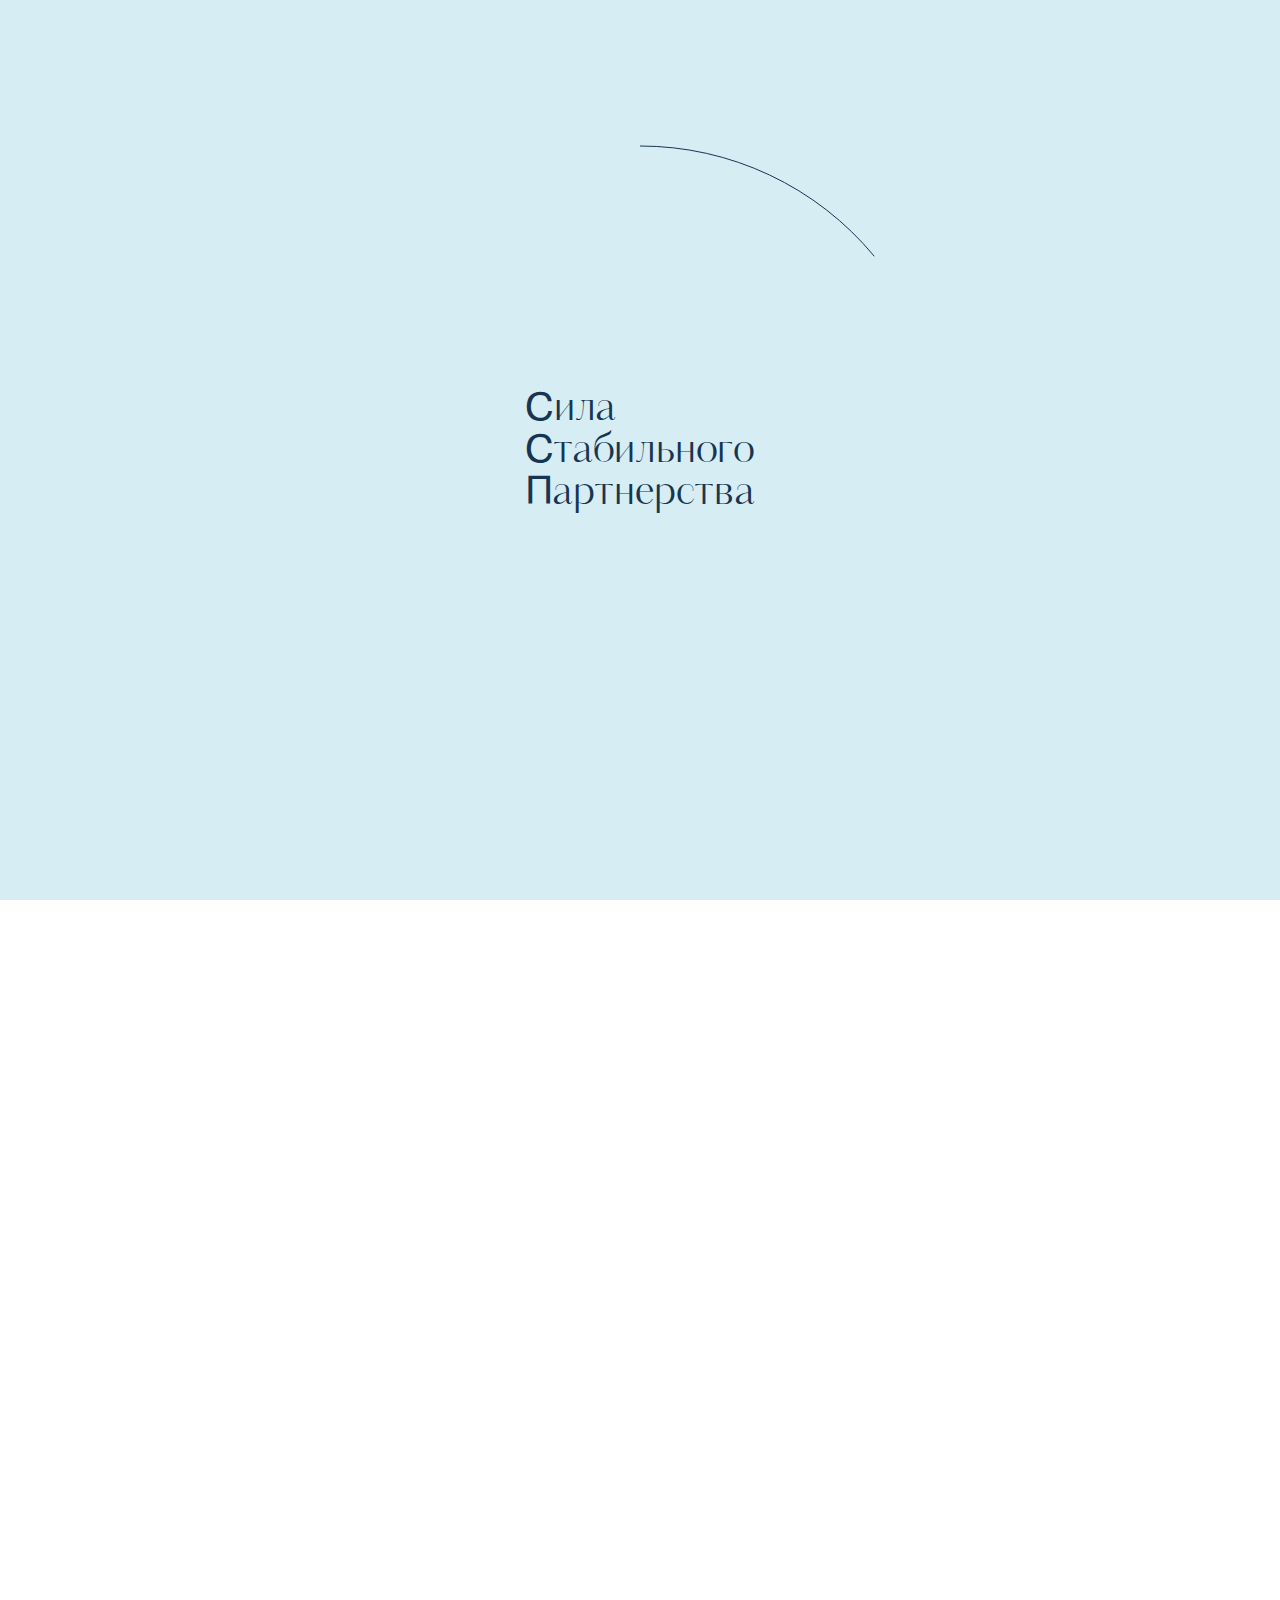
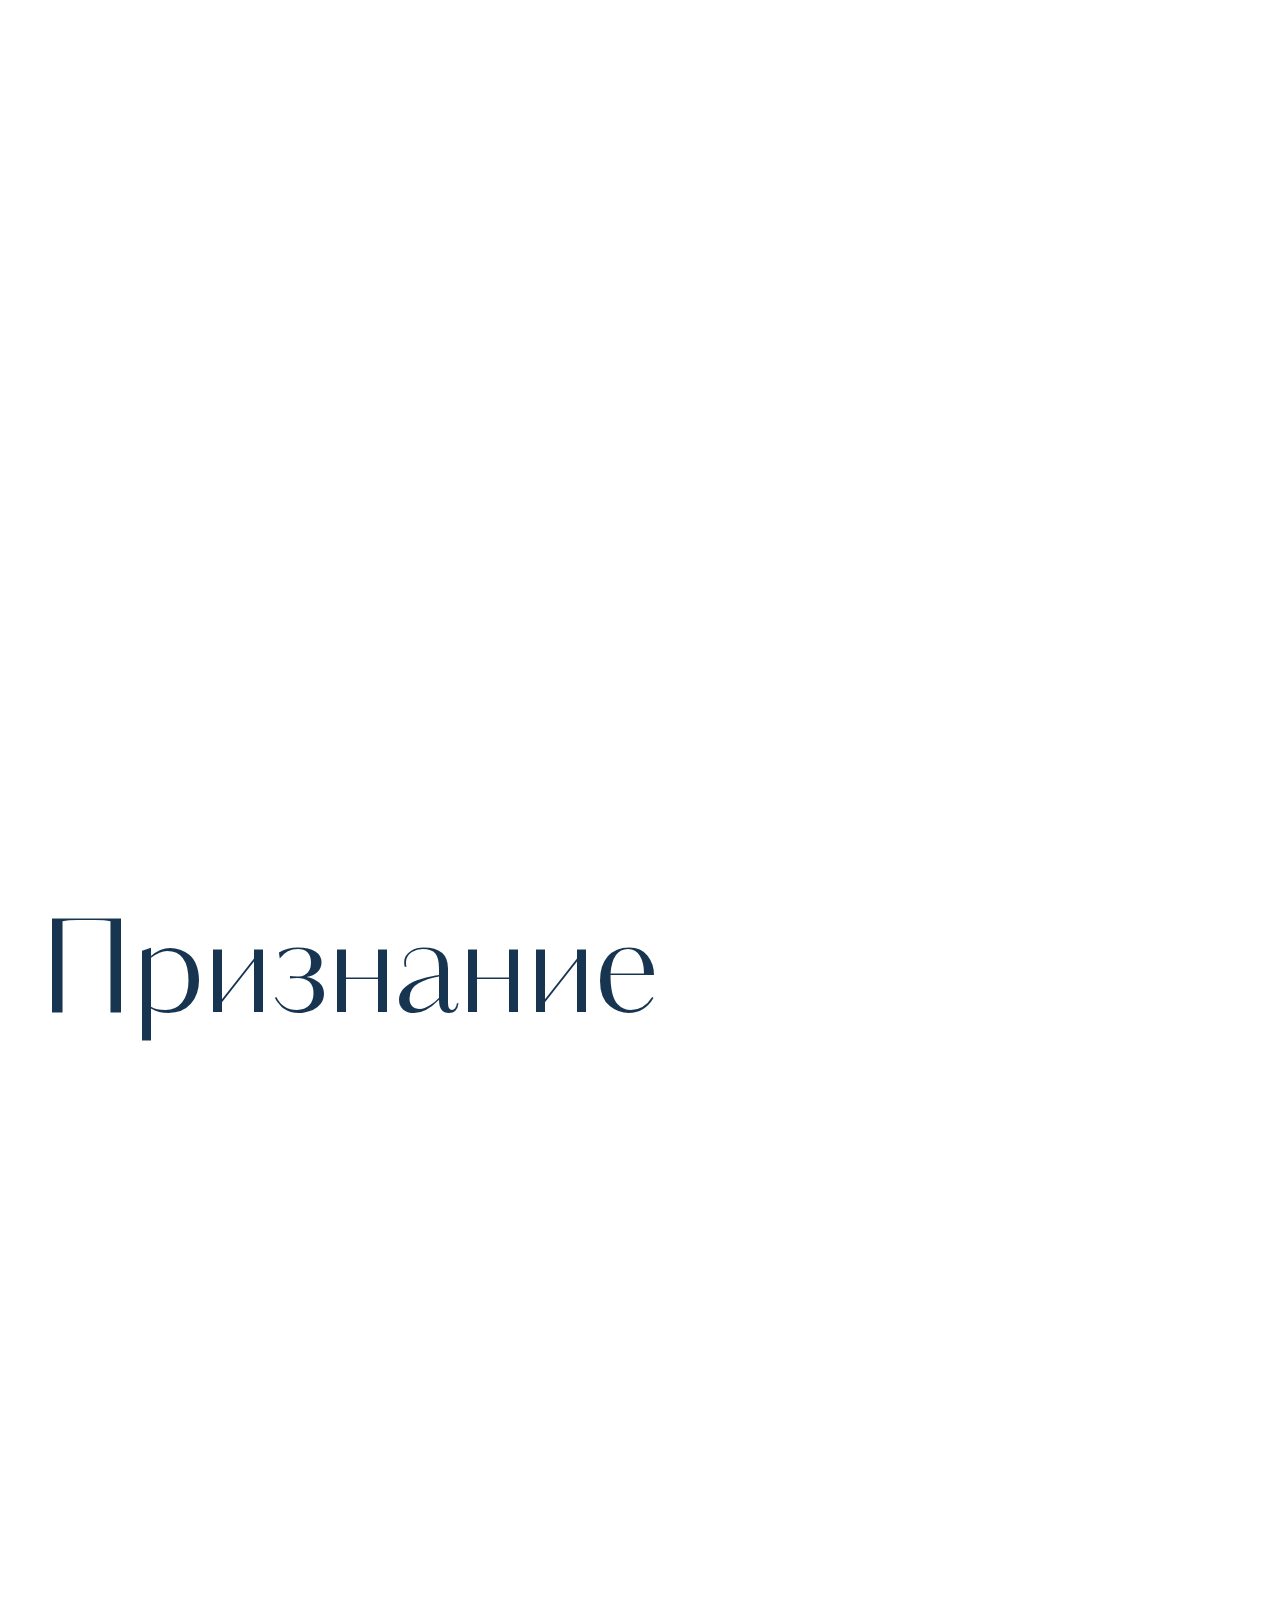
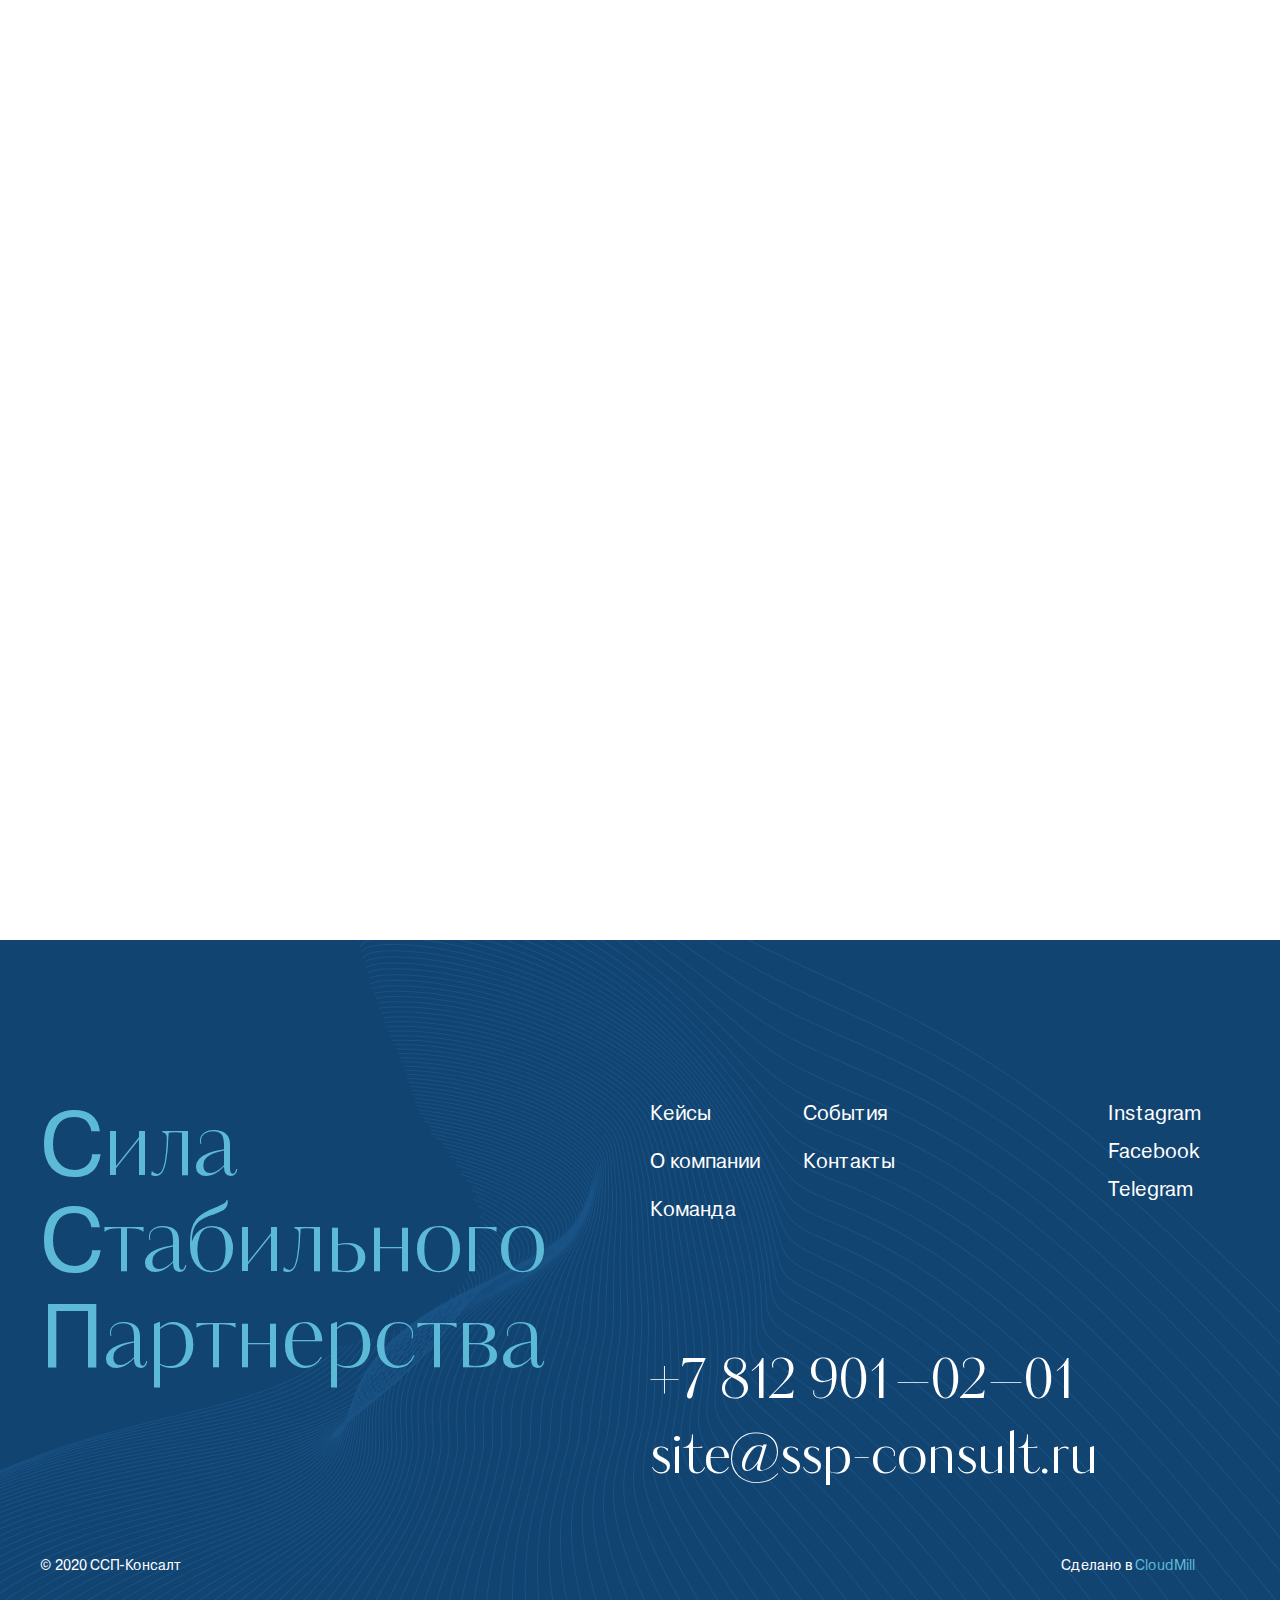
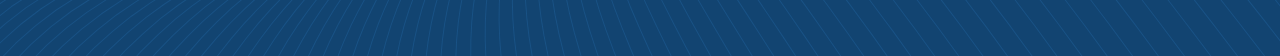
==== commit 47aef8c4: "Update" ====
--- a/about-company.html
+++ b/about-company.html
@@ -13,8 +13,10 @@
 
 	<body>
 		<div class="loader">
-			<p class="loader-title"><span>С</span>ила <br> <span>С</span>табильного <br> <span>П</span>артнерства</p><svg class="loader-progress" width="610" height="610">
+			<p class="loader-title"><span>С</span>ила <br> <span>С</span>табильного <br> <span>П</span>артнерства</p><svg class="loader-progress loader-progress_desktop" width="610" height="610">
 				<circle class="loader-progress__circle" stroke="transparent" stroke-width="1" cx="305" cy="305" r="304" fill="transparent"></circle>
+			</svg><svg class="loader-progress loader-progress_mobile" width="290" height="290">
+				<circle class="loader-progress__circle" stroke="transparent" stroke-width="1" cx="145" cy="145" r="144" fill="transparent"></circle>
 			</svg>
 		</div>
 		<div class="loaded-content">
@@ -23,20 +25,22 @@
 					<div class="anonce__slider-wrapper swiper-wrapper">
 						<div class="anonce__slider-slide swiper-slide">
 							<div class="anonce__content">
-								<div class="anonce__trigger row">
-									<div class="col-2">
-										<div class="anonce__trigger-title">
-											<h4>Анонсы</h4>
-											<div class="line"></div>
-										</div>
-									</div>
-									<div class="col-5">
-										<p class="anonce__trigger-preview">Всем арендателям. Как получить скидку 50% на аренду. Наш ведущий юрист дает советы.</p>
-									</div>
-									<div class="col-1 d-flex justify-content-end">
-										<div class="anonce__trigger-btn">
-											<div class="more"><img class="svg" src="assets/images/icons/arrow-right.svg" alt="more"></div>
-											<div class="close"><img class="svg" src="assets/images/icons/close.svg" alt="close"></div>
+								<div class="anonce__trigger">
+									<div class="row align-items-center">
+										<div class="col-2 d-none d-lg-block">
+											<div class="anonce__trigger-title">
+												<h4>Анонсы</h4>
+												<div class="line"></div>
+											</div>
+										</div>
+										<div class="col-auto col-lg-5">
+											<p class="anonce__trigger-preview">Всем арендателям. Как получить скидку 50% на аренду. Наш ведущий юрист дает советы.</p>
+										</div>
+										<div class="col-auto col-lg-1 d-flex justify-content-end">
+											<div class="anonce__trigger-btn">
+												<div class="more"><img class="svg" src="assets/images/icons/arrow-right.svg" alt="more"></div>
+												<div class="close"><img class="svg" src="assets/images/icons/close.svg" alt="close"></div>
+											</div>
 										</div>
 									</div>
 								</div>
@@ -44,13 +48,13 @@
 							<div class="anonce__block">
 								<div class="anonce__block-content">
 									<div class="row">
-										<div class="col-2">
+										<div class="col-auto col-sm-2">
 											<div class="anonce__block-navigation">
 												<div class="anonce__slider-button-prev prev-btn"><img class="svg" src="assets/images/icons/slider-arrow-small.svg" alt="prev"></div>
 												<div class="anonce__slider-button-next next-btn"><img class="svg" src="assets/images/icons/slider-arrow-small.svg" alt="next"></div>
 											</div>
 										</div>
-										<div class="col-3">
+										<div class="col-sm-6 col-lg-3">
 											<p class="anonce__block-description">Ковид бушует как никогда. Экономика страдает, а правительство закручивает гайки. Ваш бизнес под угрозой! Мы можем помочь, раскажем, как снизить арендную плату и получить субсидии от В.В. Путина.</p><a class="more-btn" href="#"><img src="assets/images/icons/arrow-right.svg" alt="more" /><span>Подробнее</span></a>
 										</div>
 									</div>
@@ -59,20 +63,22 @@
 						</div>
 						<div class="anonce__slider-slide swiper-slide">
 							<div class="anonce__content">
-								<div class="anonce__trigger row">
-									<div class="col-2">
-										<div class="anonce__trigger-title">
-											<h4>Анонсы</h4>
-											<div class="line"></div>
-										</div>
-									</div>
-									<div class="col-5">
-										<p class="anonce__trigger-preview">Всем арендателям. Как получить скидку 50% на аренду. Наш ведущий юрист дает советы.</p>
-									</div>
-									<div class="col-1 d-flex justify-content-end">
-										<div class="anonce__trigger-btn">
-											<div class="more"><img class="svg" src="assets/images/icons/arrow-right.svg" alt="more"></div>
-											<div class="close"><img class="svg" src="assets/images/icons/close.svg" alt="close"></div>
+								<div class="anonce__trigger">
+									<div class="row align-items-center">
+										<div class="col-2 d-none d-lg-block">
+											<div class="anonce__trigger-title">
+												<h4>Анонсы</h4>
+												<div class="line"></div>
+											</div>
+										</div>
+										<div class="col-auto col-lg-5">
+											<p class="anonce__trigger-preview">Всем арендателям. Как получить скидку 50% на аренду. Наш ведущий юрист дает советы.</p>
+										</div>
+										<div class="col-auto col-lg-1 d-flex justify-content-end">
+											<div class="anonce__trigger-btn">
+												<div class="more"><img class="svg" src="assets/images/icons/arrow-right.svg" alt="more"></div>
+												<div class="close"><img class="svg" src="assets/images/icons/close.svg" alt="close"></div>
+											</div>
 										</div>
 									</div>
 								</div>
@@ -80,13 +86,13 @@
 							<div class="anonce__block">
 								<div class="anonce__block-content">
 									<div class="row">
-										<div class="col-2">
+										<div class="col-auto col-sm-2">
 											<div class="anonce__block-navigation">
 												<div class="anonce__slider-button-prev prev-btn"><img class="svg" src="assets/images/icons/slider-arrow-small.svg" alt="prev"></div>
 												<div class="anonce__slider-button-next next-btn"><img class="svg" src="assets/images/icons/slider-arrow-small.svg" alt="next"></div>
 											</div>
 										</div>
-										<div class="col-3">
+										<div class="col-sm-6 col-lg-3">
 											<p class="anonce__block-description">Ковид бушует как никогда. Экономика страдает, а правительство закручивает гайки. Ваш бизнес под угрозой! Мы можем помочь, раскажем, как снизить арендную плату и получить субсидии от В.В. Путина.</p><a class="more-btn" href="#"><img src="assets/images/icons/arrow-right.svg" alt="more" /><span>Подробнее</span></a>
 										</div>
 									</div>
@@ -95,20 +101,22 @@
 						</div>
 						<div class="anonce__slider-slide swiper-slide">
 							<div class="anonce__content">
-								<div class="anonce__trigger row">
-									<div class="col-2">
-										<div class="anonce__trigger-title">
-											<h4>Анонсы</h4>
-											<div class="line"></div>
-										</div>
-									</div>
-									<div class="col-5">
-										<p class="anonce__trigger-preview">Всем арендателям. Как получить скидку 50% на аренду. Наш ведущий юрист дает советы.</p>
-									</div>
-									<div class="col-1 d-flex justify-content-end">
-										<div class="anonce__trigger-btn">
-											<div class="more"><img class="svg" src="assets/images/icons/arrow-right.svg" alt="more"></div>
-											<div class="close"><img class="svg" src="assets/images/icons/close.svg" alt="close"></div>
+								<div class="anonce__trigger">
+									<div class="row align-items-center">
+										<div class="col-2 d-none d-lg-block">
+											<div class="anonce__trigger-title">
+												<h4>Анонсы</h4>
+												<div class="line"></div>
+											</div>
+										</div>
+										<div class="col-auto col-lg-5">
+											<p class="anonce__trigger-preview">Всем арендателям. Как получить скидку 50% на аренду. Наш ведущий юрист дает советы.</p>
+										</div>
+										<div class="col-auto col-lg-1 d-flex justify-content-end">
+											<div class="anonce__trigger-btn">
+												<div class="more"><img class="svg" src="assets/images/icons/arrow-right.svg" alt="more"></div>
+												<div class="close"><img class="svg" src="assets/images/icons/close.svg" alt="close"></div>
+											</div>
 										</div>
 									</div>
 								</div>
@@ -116,13 +124,13 @@
 							<div class="anonce__block">
 								<div class="anonce__block-content">
 									<div class="row">
-										<div class="col-2">
+										<div class="col-auto col-sm-2">
 											<div class="anonce__block-navigation">
 												<div class="anonce__slider-button-prev prev-btn"><img class="svg" src="assets/images/icons/slider-arrow-small.svg" alt="prev"></div>
 												<div class="anonce__slider-button-next next-btn"><img class="svg" src="assets/images/icons/slider-arrow-small.svg" alt="next"></div>
 											</div>
 										</div>
-										<div class="col-3">
+										<div class="col-sm-6 col-lg-3">
 											<p class="anonce__block-description">Ковид бушует как никогда. Экономика страдает, а правительство закручивает гайки. Ваш бизнес под угрозой! Мы можем помочь, раскажем, как снизить арендную плату и получить субсидии от В.В. Путина.</p><a class="more-btn" href="#"><img src="assets/images/icons/arrow-right.svg" alt="more" /><span>Подробнее</span></a>
 										</div>
 									</div>
--- a/app.css
+++ b/app.css
@@ -1,4 +1,4 @@
-@font-face{font-family:"Pragmatica";src:url(assets/fonts/Pragmatica-Medium.e1ef481.eot);src:url(assets/fonts/Pragmatica-Medium.e1ef481.eot?#iefix) format("embedded-opentype"),url(assets/fonts/Pragmatica-Medium.a21c644.woff2) format("woff2"),url(assets/fonts/Pragmatica-Medium.6ace6a0.woff) format("woff"),url(assets/fonts/PragmaticaExtended-Medium.8fb3f9e.ttf) format("truetype");font-weight:500;font-style:normal;font-display:swap}@font-face{font-family:"Pragmatica";src:url(assets/fonts/Pragmatica-Book.64b93bb.eot);src:url(assets/fonts/Pragmatica-Book.64b93bb.eot?#iefix) format("embedded-opentype"),url(assets/fonts/Pragmatica-Book.4e7cb94.woff2) format("woff2"),url(assets/fonts/Pragmatica-Book.7b6de51.woff) format("woff"),url(assets/fonts/PragmaticaExtended-Book.eecab37.ttf) format("truetype");font-weight:normal;font-style:normal;font-display:swap}@font-face{font-family:"Kudryashev Headline";src:url(assets/fonts/KudryashevHeadline-Sans.1e652b4.eot);src:url(assets/fonts/KudryashevHeadline-Sans.1e652b4.eot?#iefix) format("embedded-opentype"),url(assets/fonts/KudryashevHeadline-Sans.0dcb8d5.woff2) format("woff2"),url(assets/fonts/KudryashevHeadline-Sans.60fa8d3.woff) format("woff"),url(assets/fonts/KudryashevHeadline-Sans.2060ede.ttf) format("truetype");font-weight:normal;font-style:normal;font-display:swap}html,body,div,span,applet,object,iframe,h1,h2,h3,h4,h5,h6,p,blockquote,pre,a,abbr,acronym,address,big,cite,code,del,dfn,em,img,ins,kbd,q,s,samp,small,strike,strong,sub,sup,tt,var,b,u,i,center,dl,dt,dd,ol,ul,li,fieldset,form,label,legend,table,caption,tbody,tfoot,thead,tr,th,td,article,aside,canvas,details,embed,figure,figcaption,footer,header,hgroup,menu,nav,output,ruby,section,summary,time,mark,audio,video{margin:0;padding:0;border:0;outline:none;font-size:100%;font:inherit;vertical-align:baseline;box-sizing:border-box}article,aside,details,figcaption,figure,footer,header,hgroup,menu,nav,section{display:block}body{line-height:1}img{display:block;width:100%;height:100%}ol,ul{list-style:none}a{text-decoration:none;color:inherit}button{outline:none;border:none;background:inherit;font-family:inherit;font-size:inherit;padding:0;margin:0;cursor:pointer}input{outline:none;border:none;background:inherit;font-family:inherit}textarea{outline:none;border:none;background:inherit;resize:none;font-family:inherit}blockquote,q{quotes:none}blockquote:before,blockquote:after,q:before,q:after{content:"";content:none}table{border-collapse:collapse;border-spacing:0}.main{color:#173551;font-family:"Pragmatica",Arial,sans-serif;padding-top:120px}@media (max-width: 1200px){.main{padding-top:70px}}.loaded-content .content{position:relative}.link{width:fit-content;position:relative;transition:all .6s cubic-bezier(0.45, 0, 0.55, 1) 0s}.link::before{content:"";position:absolute;bottom:-8px;right:0;height:1px;width:0;background:#fff;transition:all .6s cubic-bezier(0.45, 0, 0.55, 1) 0s}.link:hover::before{width:100%;left:0;transition:all .6s cubic-bezier(0.45, 0, 0.55, 1) 0s}.tab-btn{width:fit-content;height:fit-content;display:flex;justify-content:center;align-items:center;padding:0 15px;background:#fff;border:1px solid #173551;color:#173551;border-radius:4px;transition:all .6s cubic-bezier(0.45, 0, 0.55, 1) 0s}.tab-btn span{display:inline-block;font-size:20px;line-height:140%;font-family:"Kudryashev Headline",serif}@media (max-width: 768px){.tab-btn span{font-size:14px}}.tab-btn:hover{border-color:#5DBAD7}.tab-btn.active{background:#5DBAD7;border-color:#5DBAD7;color:#fff}.tab-btn.disabled{opacity:0.6;cursor:auto}.tab-btn.disabled:hover{border-color:#173551}input[name="agree"]{position:absolute;z-index:-1;opacity:0}input[name="agree"]+label{position:relative;display:block;width:100%;padding-left:40px;font-size:12px;line-height:140%;font-weight:300;cursor:pointer;transition:all .6s cubic-bezier(0.45, 0, 0.55, 1) 0s}@media (max-width: 768px){input[name="agree"]+label{margin-bottom:20px}}input[name="agree"]+label::before{content:"";position:absolute;top:0;left:0;width:25px;height:25px;display:flex;justify-content:center;align-items:center;border-radius:50%;border:1px solid #D6EDF4;background:transparent;background-position:center;transition:all .6s cubic-bezier(0.45, 0, 0.55, 1) 0s}input[name="agree"]+label:hover::before{border-color:#5DBAD7}input[name="agree"]+label a{font-weight:400}input[name="agree"]+label a::before{background:#173551;bottom:-2px}input[name="agree"]+label .error{position:absolute;top:100%;left:40px;color:#F66C72;font-size:12px;line-height:140%;opacity:0;transition:all .6s cubic-bezier(0.45, 0, 0.55, 1) 0s}input[name="agree"]+label .error.active{top:calc(100% + 10px);opacity:1}input[name="agree"]:checked+label::before{border-color:#5DBAD7;background-color:#5DBAD7;background-image:url([data-uri]);background-repeat:no-repeat;background-position:center;background-size:50%}.all-practices{display:flex;padding-bottom:40px;margin-top:40px;border-bottom:1px solid #D6EDF4}@media (max-width: 1360px){.all-practices{flex-direction:column}}@media (max-width: 768px){.all-practices{padding-bottom:20px;margin-top:30px}}.all-practices__title{min-width:max-content;font-family:"Kudryashev Headline",serif;font-size:24px}@media (max-width: 768px){.all-practices__title{font-size:16px}}.all-practices-block{width:100%;margin:8px 0 0 162px;display:flex;align-self:center;justify-content:space-between}@media (max-width: 1460px){.all-practices-block{margin:8px 0 0 60px}}@media (max-width: 1360px){.all-practices-block{margin:30px 0 0 0}}@media (max-width: 1060px){.all-practices-block{flex-direction:column;width:fit-content}}@media (max-width: 426px){.all-practices-block{align-self:start}}.all-practices__items{width:33%;padding-right:10px;padding-left:10px;margin-right:-10px;margin-left:-10px}@media (max-width: 1360px){.all-practices__items{width:fit-content}}@media (max-width: 1060px){.all-practices__items{margin-bottom:20px}}.all-practices__items:last-child{margin-bottom:0}.all-practices__item{font-size:16px;margin-bottom:20px}@media (max-width: 768px){.all-practices__item{font-size:14px}}.all-practices__item .link::before{background:#173551}.all-practices__item:last-child{margin:0}.anonce{position:relative;z-index:20;background:#5DBAD7;color:#fff;font-family:"Pragmatica",Arial,sans-serif;transition:all .6s cubic-bezier(0.45, 0, 0.55, 1) 0s}.anonce__slider{position:static;overflow:visible}.anonce__slider-wrapper{position:static;overflow:visible;transition-timing-function:cubic-bezier(0.45, 0, 0.55, 1)}.anonce__slider-slide{position:relative;overflow:visible}.anonce__content{overflow:visible;max-width:1920px;padding:0 40px}.anonce__trigger{height:80px;width:100%;display:flex;align-items:center;cursor:pointer}.anonce__trigger:hover .anonce__trigger-title .line::before{width:0}.anonce__trigger:hover .anonce__trigger-btn{background:#fff;border:1px solid #fff}.anonce__trigger:hover .anonce__trigger-btn .more .svg path{fill:#5DBAD7}.anonce__trigger-title{font-size:14px;line-height:140%;text-transform:uppercase;display:flex;align-items:center}.anonce__trigger-title .line{position:relative;width:100%;height:1px;background:transparent;margin-left:20px}.anonce__trigger-title .line::before{content:"";position:absolute;top:0;right:0;width:100%;height:100%;background:#fff;transition:all .6s cubic-bezier(0.45, 0, 0.55, 1) 0s}.anonce__trigger-preview{font-size:20px;line-height:140%}.anonce__trigger-btn{width:40px;height:40px;border-radius:50%;border:1px solid rgba(255,255,255,0.2);display:flex;justify-content:center;align-items:center;transform:rotate(90deg);transition:all .6s cubic-bezier(0.45, 0, 0.55, 1) 0s}.anonce__trigger-btn .more{display:block}.anonce__trigger-btn .more .svg{padding-left:2px}.anonce__trigger-btn .more .svg path{transition:all .6s cubic-bezier(0.45, 0, 0.55, 1) 0s}.anonce__trigger-btn .close{display:none}.anonce__block{position:absolute;top:100%;left:0;background:#124471;padding-bottom:80px}.anonce__block-content{max-width:1920px;padding:0 40px}.anonce__block-navigation{display:flex}.anonce__block-navigation .next-btn,.anonce__block-navigation .prev-btn{width:55px;height:55px;display:flex;justify-content:center;align-items:center;background:transparent;border-radius:50%;border:1px solid rgba(255,255,255,0.1);cursor:pointer;transition:all .6s cubic-bezier(0.45, 0, 0.55, 1) 0s}@media (max-width: 768px){.anonce__block-navigation .next-btn,.anonce__block-navigation .prev-btn{width:40px;height:40px}}.anonce__block-navigation .next-btn:hover,.anonce__block-navigation .prev-btn:hover{border:1px solid #5DBAD7}.anonce__block-navigation .next-btn .svg,.anonce__block-navigation .prev-btn .svg{width:35%}.anonce__block-navigation .next-btn .svg path,.anonce__block-navigation .prev-btn .svg path{fill:#fff}.anonce__block-navigation .prev-btn{margin-right:10px;transform:rotate(180deg)}@media (max-width: 768px){.anonce__block-navigation .prev-btn{margin-right:6px}}.anonce__block-description{font-size:16px;line-height:160%;opacity:0.5;margin-bottom:40px}.anonce__block .more-btn span{color:#fff}.anonce.active{background:#124471}.anonce.active .anonce__trigger:hover .anonce__trigger-btn{background:#5DBAD7;border-color:#5DBAD7}.anonce.active .anonce__trigger-btn .more{display:none}.anonce.active .anonce__trigger-btn .close{display:flex;justify-content:center;align-items:center}.anonce.active .anonce__trigger-btn .close .svg{padding-bottom:1px}.before-btn{position:relative;z-index:3;display:flex;align-items:center;width:fit-content;min-height:55px;height:55px;border-radius:27.5px;padding:0 30px 0 24px}@media (max-width: 768px){.before-btn{min-height:40px;height:40px;border-radius:20px;padding:0 24px 0 17px}}.before-btn::before{content:"";position:absolute;top:0;left:0;z-index:-1;height:100%;width:55px;border-radius:27.5px;background:#D6EDF4;transition:all .6s cubic-bezier(0.45, 0, 0.55, 1) 0s}@media (max-width: 768px){.before-btn::before{width:40px;border-radius:20px}}.before-btn:hover span{color:#173551}.before-btn:hover::before{width:100%}.before-btn img{height:14px;width:10px;margin:0 41px 0 0;transform:rotate(180deg)}@media (max-width: 768px){.before-btn img{height:11px;width:8px;margin-right:30px}}.before-btn span{font-size:16px;color:#173551;transition:all .6s cubic-bezier(0.45, 0, 0.55, 1) 0s}@media (max-width: 768px){.before-btn span{font-size:14px}}.events__subscribe{position:absolute;top:0;left:0;width:100%;height:100%}@media (max-width: 1200px){.events__subscribe{position:static;height:fit-content}}.events__subscribe-block{position:sticky;top:130px;height:fit-content}@media (max-width: 1200px){.events__subscribe-block{position:static}}.events__subscribe-block.subscribed .subscribe input[name="email"]{opacity:0;visibility:hidden}.events__subscribe-block.subscribed .subscribe input[name="agree"]+label{opacity:0;visibility:hidden}.events__subscribe-block .filter{margin-bottom:80px}@media (max-width: 768px){.events__subscribe-block .filter{margin-bottom:40px}}.events__subscribe-block .filter__tabs{display:flex;flex-wrap:wrap;padding-bottom:10px;margin-bottom:20px;border-bottom:1px solid #D6EDF4}@media (max-width: 768px){.events__subscribe-block .filter__tabs{padding-bottom:20px}}.events__subscribe-block .filter__tabs .tab-btn{margin:0 10px 10px 0}.events__subscribe-block .filter__discard{display:flex;align-items:center;transition:all .6s cubic-bezier(0.45, 0, 0.55, 1) 0s}.events__subscribe-block .filter__discard:hover{color:#5DBAD7}.events__subscribe-block .filter__discard:hover .svg{transform:rotate(-180deg)}.events__subscribe-block .filter__discard:hover .svg path{fill:#5DBAD7}.events__subscribe-block .filter__discard .svg{width:24px;height:24px;margin-right:10px;transition:all .6s cubic-bezier(0.45, 0, 0.55, 1) 0s}.events__subscribe-block .filter__discard .svg path{transition:all .6s cubic-bezier(0.45, 0, 0.55, 1) 0s}.events__subscribe-block .filter__discard span{font-size:16px}@media (max-width: 768px){.events__subscribe-block .filter__discard span{font-size:14px}}.events__subscribe-block .before-btn{margin:0 0 80px}.events__subscribe-block .subscribe{display:block}@media (max-width: 1200px){.events__subscribe-block .subscribe{display:none}}.events__subscribe-block .subscribe-title{display:none;font-size:24px;line-height:140%;transition:all .6s cubic-bezier(0.45, 0, 0.55, 1) 0s}@media (max-width: 768px){.events__subscribe-block .subscribe-title{font-size:18px}}.events__subscribe-block .subscribe-title.active{display:block}.events__subscribe-block .subscribe-email{position:relative}.events__subscribe-block .subscribe-email .error{position:absolute;top:80%;color:#F66C72;font-size:12px;line-height:140%;opacity:0;transition:all .6s cubic-bezier(0.45, 0, 0.55, 1) 0s}.events__subscribe-block .subscribe-email .error.active{top:calc(100% + 5px);opacity:1}.events__subscribe-block .subscribe-btn{display:none}.events__subscribe-block .subscribe-btn.active{margin-top:40px;display:block}@media (max-width: 768px){.events__subscribe-block .subscribe-btn.active{margin-top:20px}}.events__subscribe-block .subscribe input[name="email"]{width:100%;display:block;border:none;outline:none;font-size:20px;line-height:100%;color:inherit;padding-bottom:30px;margin:40px 0;border-bottom:1px solid #D6EDF4;transition:all .6s cubic-bezier(0.45, 0, 0.55, 1) 0s}@media (max-width: 768px){.events__subscribe-block .subscribe input[name="email"]{font-size:16px;padding-bottom:20px;margin:40px 0 20px}}.events__subscribe-block .subscribe input[name="email"]::placeholder{font-size:20px;line-height:100%;color:inherit}@media (max-width: 768px){.events__subscribe-block .subscribe input[name="email"]::placeholder{font-size:16px}}.events__subscribe-block .share{margin:80px 0 0}.events__subscribe-block .share__title{font-weight:300;font-size:24px;line-height:140%;margin:0 0 40px}.events__subscribe-block .share__links{display:flex;flex-direction:column}.events__subscribe-block .share__links-item{margin:0 0 10px}.events__subscribe-block .share__links-item:last-child{margin:0}.events__subscribe-block .share__links-item a{position:relative;font-size:20px;line-height:140%;transition:all .6s cubic-bezier(0.45, 0, 0.55, 1) 0s}.events__subscribe-block .share__links-item a::before{content:"";position:absolute;bottom:0;left:0;width:100%;height:1px;background:#173551;transition:all .6s cubic-bezier(0.45, 0, 0.55, 1) 0s}.events__subscribe-block .share__links-item a:hover{color:#5DBAD7}.events__subscribe-block .share__links-item a:hover::before{width:0}.feedback__title{max-width:840px;font-size:55px;line-height:120%;display:none}@media (max-width: 768px){.feedback__title{font-size:24px}}.feedback__title.active{display:block}.feedback__form{margin:80px 0 60px;display:flex;flex-direction:column;opacity:1;transition:all .6s cubic-bezier(0.45, 0, 0.55, 1) 0s}@media (max-width: 768px){.feedback__form{margin:40px 0}}.feedback__form .feedback-field{position:relative;margin-bottom:60px}@media (max-width: 768px){.feedback__form .feedback-field{margin-bottom:40px}}.feedback__form .feedback-field input{width:100%;padding:0 0 30px;font-size:20px;line-height:100%;border-bottom:1px solid #D6EDF4;color:#173551;transition:all .6s cubic-bezier(0.45, 0, 0.55, 1) 0s}.feedback__form .feedback-field input:focus{border-bottom:1px solid #5DBAD7}.feedback__form .feedback-field input::placeholder{font-size:20px;line-height:100%;color:#173551}.feedback__form .feedback-field .error{position:absolute;top:80%;color:#F66C72;font-size:12px;line-height:140%;opacity:0;transition:all .6s cubic-bezier(0.45, 0, 0.55, 1) 0s}.feedback__form .feedback-field .error.active{top:calc(100% + 5px);opacity:1}.feedback__form textarea{font-size:20px;line-height:100%;border-bottom:1px solid #D6EDF4;height:140px;color:#173551;transition:all .6s cubic-bezier(0.45, 0, 0.55, 1) 0s}@media (max-width: 768px){.feedback__form textarea{height:100px}}.feedback__form textarea:focus{border-bottom:1px solid #5DBAD7}.feedback__form textarea::placeholder{font-size:20px;line-height:100%;color:#173551}.feedback__submit{display:flex;align-items:center}@media (max-width: 768px){.feedback__submit{flex-direction:column-reverse;align-items:start}}.feedback__submit .submit-btn{display:none}.feedback__submit .submit-btn.active{display:block}.feedback__submit input[name="agree"]+label{margin-left:210px;width:340px}@media (max-width: 1200px){.feedback__submit input[name="agree"]+label{margin-left:60px}}@media (max-width: 768px){.feedback__submit input[name="agree"]+label{margin-left:0;width:100%}}.feedback.sended .feedback__form{width:0;opacity:0}.feedback.sended .feedback-agree{display:none}.more-btn{position:relative;z-index:3;display:flex;align-items:center;width:fit-content;min-height:55px;height:55px;border-radius:27.5px;padding:0 30px 0 24px;transition:all .6s cubic-bezier(0.45, 0, 0.55, 1) 0s}@media (max-width: 768px){.more-btn{min-height:40px;height:40px;border-radius:20px;padding:0 24px 0 17px}}.more-btn::before{content:"";position:absolute;top:0;left:0;z-index:-1;height:100%;width:55px;border-radius:27.5px;background:#5DBAD7;transition:all .6s cubic-bezier(0.45, 0, 0.55, 1) 0s}@media (max-width: 768px){.more-btn::before{width:40px;border-radius:20px}}.more-btn:hover{margin-right:20px}.more-btn:hover img{margin-right:21px}@media (max-width: 768px){.more-btn:hover img{margin-right:10px}}.more-btn:hover span{color:#fff}.more-btn:hover::before{width:100%}.more-btn img{height:14px;width:10px;margin-right:41px;transition:all .6s cubic-bezier(0.45, 0, 0.55, 1) 0s}@media (max-width: 768px){.more-btn img{height:11px;width:8px;margin-right:30px}}.more-btn span{font-size:16px;color:#173551;transition:all .6s cubic-bezier(0.45, 0, 0.55, 1) 0s}@media (max-width: 768px){.more-btn span{font-size:14px}}.news__item{position:relative;display:flex;flex-direction:column;height:500px;padding-top:20px}@media (max-width: 768px){.news__item{height:250px}}.news__item::before{content:"";position:absolute;left:0;top:-1px;height:1px;width:0;background:#9BD1FF;transition:all .6s cubic-bezier(0.45, 0, 0.55, 1) 0s}.news__item:hover::before{width:100%}.news__item-date{font-family:"Kudryashev Headline",serif;font-size:20px;line-height:140%}@media (max-width: 768px){.news__item-date{font-size:16px}}.news__item-title{font-size:39px;line-height:140%;margin-top:20px}@media (max-width: 768px){.news__item-title{font-size:18px;margin-top:15px}}.news__item-themes{margin:auto 0 40px;display:flex}.news__item-themes .news__item-theme{display:flex;justify-content:center;align-items:center;margin-right:10px}@media (max-width: 768px){.news__item-themes .news__item-theme{margin-right:5px}}.news__item-themes .news__item-theme:last-child{margin:0}.page-title{max-width:1920px;padding:40px 40px 120px;margin:0 auto;text-align:center}@media (max-width: 1200px){.page-title{padding:40px 20px 120px}}@media (max-width: 768px){.page-title{padding:30px 20px 40px}}.page-title h1{font-family:"Kudryashev Headline",serif;color:#173551;font-size:90px;line-height:100%}@media (max-width: 768px){.page-title h1{font-size:35px}}.practices-modal{position:fixed;top:0;left:0;z-index:20;background:#124471;color:#fff;font-family:"Pragmatica",Arial,sans-serif;width:100%;max-height:100vh;overflow-y:auto;transition:all .6s cubic-bezier(0.45, 0, 0.55, 1) 0s;transform:translateX(-100%)}.practices-modal.active{transform:translateX(0)}.practices-modal__content{max-width:1920px;padding:30px 40px 90px;margin:0 auto}@media (max-width: 1200px){.practices-modal__content{padding:15px 20px 40px}}.practices-modal_close{position:absolute;right:40px;top:15px;width:40px;height:40px;border-radius:50%;background:#5DBAD7;display:none;justify-content:center;align-items:center;cursor:pointer;transition:all .6s cubic-bezier(0.45, 0, 0.55, 1) 0s}@media (max-width: 1200px){.practices-modal_close{display:flex}}@media (max-width: 768px){.practices-modal_close{right:20px}}.practices-modal__logo{display:flex;align-items:center;height:100%}.practices-modal__link{font-size:24px;line-height:100%;display:flex;align-items:center;width:fit-content}@media (max-width: 1199px){.practices-modal__link{margin-bottom:20px}}@media (max-width: 768px){.practices-modal__link span{display:none}}.practices-modal__link:hover .btn-close{border:1px solid #5DBAD7}.practices-modal__link .btn-close{width:65px;height:65px;border:1px solid rgba(255,255,255,0.2);border-radius:50%;display:flex;justify-content:center;align-items:center;margin-left:24px;transition:all .6s cubic-bezier(0.45, 0, 0.55, 1) 0s}@media (max-width: 767px){.practices-modal__link .btn-close{margin-left:0;margin-top:61px;width:40px;height:40px}}.practices-modal__item{display:flex;flex-direction:column;margin:60px 0}@media (max-width: 1199px){.practices-modal__item{margin:0 0 20px}}@media (max-width: 1199px){.practices-modal__item-3{margin:0 0 40px}}.practices-modal__item-1 .practices-modal__item-img{position:relative;width:100%;height:150px;background:linear-gradient(#9BD1FF, #9BD1FF),linear-gradient(#bcdcf9, #bcdcf9),linear-gradient(#bbdcf9, #bbdcf9),url(assets/images/practices-modal-1.943a9e5.png);background-repeat:no-repeat;background-position:center bottom;background-size:contain;background-blend-mode:color, darken, multiply}@media (max-width: 1199px){.practices-modal__item-1 .practices-modal__item-img{height:120px}}@media (max-width: 768px){.practices-modal__item-1 .practices-modal__item-img{height:61px}}.practices-modal__item-1 .practices-modal__item-img::before{content:"";position:absolute;left:0;top:0;z-index:-1;width:100%;height:100%;background:linear-gradient(#9BD1FF, #9BD1FF)}.practices-modal__item-2 .practices-modal__item-img{position:relative;width:100%;height:150px;background:linear-gradient(#9BD1FF, #9BD1FF),linear-gradient(#bcdcf9, #bcdcf9),linear-gradient(#bbdcf9, #bbdcf9),url(assets/images/practices-modal-2.309c4b8.png);background-repeat:no-repeat;background-position:center bottom;background-size:contain;background-blend-mode:color, darken, multiply}@media (max-width: 1199px){.practices-modal__item-2 .practices-modal__item-img{height:120px}}@media (max-width: 768px){.practices-modal__item-2 .practices-modal__item-img{height:61px}}.practices-modal__item-2 .practices-modal__item-img::before{content:"";position:absolute;left:0;top:0;z-index:-1;width:100%;height:100%;background:linear-gradient(#9BD1FF, #9BD1FF)}.practices-modal__item-3 .practices-modal__item-img{position:relative;width:100%;height:150px;background:linear-gradient(#9BD1FF, #9BD1FF),linear-gradient(#bcdcf9, #bcdcf9),linear-gradient(#bbdcf9, #bbdcf9),url(assets/images/practices-modal-3.21f09a9.png);background-repeat:no-repeat;background-position:center bottom;background-size:contain;background-blend-mode:color, darken, multiply}@media (max-width: 1199px){.practices-modal__item-3 .practices-modal__item-img{height:120px}}@media (max-width: 768px){.practices-modal__item-3 .practices-modal__item-img{height:61px}}.practices-modal__item-3 .practices-modal__item-img::before{content:"";position:absolute;left:0;top:0;z-index:-1;width:100%;height:100%;background:linear-gradient(#9BD1FF, #9BD1FF)}.practices-modal__item .link{font-size:24px;line-height:120%}@media (max-width: 768px){.practices-modal__item .link{font-size:14px;line-height:120%}}.practices-modal__item .link:hover{color:#5DBAD7}.practices-modal__item .link:hover::before{background:#5DBAD7}.practices-modal__links{display:flex;flex-direction:column}@media (max-width: 1200px){.practices-modal__links{margin-bottom:20px}}@media (max-width: 768px){.practices-modal__links{margin-bottom:15px}}.practices-modal__links .last{margin-bottom:0}.practices-modal__links-item{margin-bottom:20px;font-size:16px;line-height:100%}@media (max-width: 768px){.practices-modal__links-item{font-size:14px;line-height:100%;margin-bottom:15px}}.practices-modal__links-item:last-child{margin-bottom:0}.practices-modal__links-item .link:hover{color:#5DBAD7}.practices-modal__links-item .link:hover::before{background:#5DBAD7}.recognition{overflow:hidden;margin:160px 0}@media (max-width: 768px){.recognition{margin:80px 0}}.recognition__title{font-family:"Kudryashev Headline",serif;font-size:130px;line-height:90%;padding-left:40px;color:#173551}@media (max-width: 1200px){.recognition__title{padding-left:20px}}@media (max-width: 768px){.recognition__title{font-size:40px}}.recognition__content{position:relative;margin-top:80px;width:100%;overflow:hidden}@media (max-width: 768px){.recognition__content{margin-top:40px}}.recognition__content-row{display:flex;align-items:center}.recognition__content-row-1{margin-bottom:20px}@media (max-width: 768px){.recognition__content-row-1{margin-bottom:10px}}.recognition__content-row-2{transform:translateX(-90px)}@media (max-width: 768px){.recognition__content-row-2{transform:translateX(-30px)}}.recognition__content-item{width:fit-content;max-width:240px;height:auto;max-height:116px;margin-right:20px}@media (max-width: 768px){.recognition__content-item{max-width:124px;max-height:60px;margin-right:10px}}.recognition__content-item .recognition-1{width:240px;height:116px}@media (max-width: 768px){.recognition__content-item .recognition-1{width:124px;height:60px}}.recognition__content-item .recognition-2{width:182px;height:88px}@media (max-width: 768px){.recognition__content-item .recognition-2{width:94px;height:46px}}.see-next{position:relative;display:block;height:400px;background:#D6EDF4;color:#173551}@media (max-width: 768px){.see-next{height:240px}}.see-next::before{content:"";position:absolute;left:0;top:0;z-index:0;height:100%;width:0;background:#ACDEEE;transition:all .6s cubic-bezier(0.45, 0, 0.55, 1) 0s}.see-next:hover .see-next__button{background:#173551}.see-next:hover::before{width:100%}.see-next__content{position:relative;max-width:1920px;width:100%;height:100%;padding:30px 40px 40px;margin:0 auto}@media (max-width: 1200px){.see-next__content{padding:30px 20px 40px}}@media (max-width: 768px){.see-next__content{padding:20px}}.see-next__subtitle{position:relative;z-index:2;font-family:"Kudryashev Headline",serif;font-size:24px;line-height:140%;margin-top:10px}@media (max-width: 768px){.see-next__subtitle{font-size:16px}}.see-next__title{position:relative;z-index:2;font-family:"Pragmatica",Arial,sans-serif;font-size:90px;line-height:120%}@media (max-width: 1300px){.see-next__title{font-size:48px}}@media (max-width: 992px){.see-next__title{margin-top:20px}}@media (max-width: 768px){.see-next__title{font-size:24px}}.see-next__button{position:absolute;right:40px;bottom:40px;width:93px;height:93px;display:flex;justify-content:center;align-items:center;background:#5DBAD7;outline:none;border:none;padding:0;border-radius:50%;cursor:pointer;transition:all .6s cubic-bezier(0.45, 0, 0.55, 1) .3s}@media (max-width: 1200px){.see-next__button{right:20px}}@media (max-width: 768px){.see-next__button{width:60px;height:60px;bottom:20px}}.see-next__button img{width:16px;height:24px}@media (max-width: 768px){.see-next__button img{width:12px;height:17px}}.case-item{width:100%;align-self:flex-end;background:transparent}.case-item__content{position:relative;display:flex;width:100%;padding:40px 0;border-top:1px solid #173551;transition:all .6s cubic-bezier(0.45, 0, 0.55, 1) 0s}@media (max-width: 1200px){.case-item__content{flex-wrap:wrap;padding:20px 0 0}}@media (max-width: 768px){.case-item__content{flex-direction:column;padding:20px 0 40px}}.case-item__content:hover{background:#D6EDF4}.case-item__content:hover .case-item__content-title-block{padding-left:40px}.case-item__content .case-item__link{position:absolute;left:0;top:0;z-index:1;display:block;width:100%;height:100%}.case-item__content-title-block{max-width:506px;width:100%;margin:0 auto 0 0;padding-left:0;transition:all .6s cubic-bezier(0.45, 0, 0.55, 1) 0s}@media (max-width: 1200px){.case-item__content-title-block{max-width:50%;padding-right:5px;margin:20px 0 30px;order:2}}@media (max-width: 768px){.case-item__content-title-block{max-width:100%;padding-right:0}}.case-item__content-img-block,.case-item__content .case-item__practices{width:25%;margin-left:20px}@media (max-width: 1200px){.case-item__content-img-block,.case-item__content .case-item__practices{margin-left:0}}@media (max-width: 1200px){.case-item__content-img-block{width:100%;order:1}}@media (max-width: 1200px){.case-item__content .case-item__practices{width:50%;padding-left:5px;margin:20px 0 30px;order:3}}@media (max-width: 768px){.case-item__content .case-item__practices{width:100%;margin:0;padding-left:0}}.case-item__title{font-size:30px;line-height:140%;margin-bottom:20px}@media (max-width: 768px){.case-item__title{font-size:18px}}.case-item .tab-btn{background:transparent}.case-item__img{width:284px;height:160px;border:1px solid #D6EDF4;display:flex;justify-content:center;align-items:center;background:#fff}@media (max-width: 1200px){.case-item__img{width:100%}}.case-item__img span{display:inline-flex;justify-content:center}.case-item__img img{width:50%}.case-item__practices-title{font-size:20px;line-height:140%;font-family:"Kudryashev Headline",serif;margin-bottom:30px}@media (max-width: 768px){.case-item__practices-title{font-size:14px;margin-bottom:20px}}.case-item__practices-block{display:flex;flex-direction:column}.case-item__practices-item{font-size:16px;line-height:100%;margin-bottom:20px;font-weight:500}@media (max-width: 768px){.case-item__practices-item{font-size:14px;margin-bottom:10px}}.case-item__practices-item .link{position:relative;z-index:2}.case-item__practices-item .link::before{bottom:-5px;background:#173551}.case-item__practices-item:last-child{margin-bottom:0}.case-item.small{width:calc((100% / 8) * 7);padding-left:10px;padding-right:10px;margin-left:-10px;margin-right:-10px}@media (max-width: 1200px){.case-item.small{width:100%;padding:0;margin:0}}.case-item.small .case-item__content-img-block,.case-item.small .case-item__content .case-item__practices{width:27.5%}@media (max-width: 1200px){.case-item.small .case-item__content-img-block{width:100%}}@media (max-width: 1200px){.case-item.small .case-item__content .case-item__practices{width:50%}}@media (max-width: 768px){.case-item.small .case-item__content .case-item__practices{width:100%}}.footer{width:100%;background-color:#124471;background-image:url(assets/images/footer-bg.9dadf3c.svg);background-position:bottom;background-size:cover;padding:160px 0 80px}@media (max-width: 768px){.footer{padding:40px 0}}.footer__content{max-width:1920px;padding:0 40px;margin:0 auto;position:relative;font-family:"Pragmatica",Arial,sans-serif;color:#fff}@media (max-width: 1200px){.footer__content{padding:0 20px}}.footer__content .footer__title{font-size:90px;color:#5DBAD7;font-family:"Kudryashev Headline",serif}@media (max-width: 1200px){.footer__content .footer__title{font-size:40px}}@media (max-width: 768px){.footer__content .footer__title{margin-bottom:40px}}.footer__content .footer__title span{font-family:"Pragmatica",Arial,sans-serif}.footer__content .footer__links .link{font-size:20px;line-height:140%}@media (max-width: 1200px){.footer__content .footer__links .link{font-size:16px}}.footer__content .footer__links .link:hover{color:#5DBAD7}.footer__content .footer__links .link::before{background:#5DBAD7}.footer__content .footer__links-item{margin-bottom:20px}@media (max-width: 1200px){.footer__content .footer__links-item{margin-bottom:10px}}.footer__content .footer__links-item:last-child{margin:0}.footer__content .footer__links .footer__network{margin-bottom:10px}.footer__content .footer__links .footer__network:last-child{margin:0}.footer__content .footer__links .footer__contacts{margin-top:132px;font-size:55px;line-height:100%;font-family:"Kudryashev Headline",serif}@media (max-width: 1200px){.footer__content .footer__links .footer__contacts{font-size:24px}}@media (max-width: 768px){.footer__content .footer__links .footer__contacts{margin-top:40px;margin-bottom:40px}}.footer__content .footer__links .footer__contacts a{width:fit-content;transition:all .6s cubic-bezier(0.45, 0, 0.55, 1) 0s}.footer__content .footer__links .footer__contacts a:hover{color:#5DBAD7}.footer__content .footer__links .footer__contacts .phone{margin-bottom:20px}@media (max-width: 768px){.footer__content .footer__links .footer__contacts .phone{margin-bottom:15px}}.footer__content .footer__bottom{margin-top:70px;font-size:14px;line-height:140%}@media (max-width: 1200px){.footer__content .footer__bottom{font-size:12px}}@media (max-width: 768px){.footer__content .footer__bottom{margin-top:40px}}.footer__content .footer__bottom .author{display:inline-block;padding-right:45px}@media (max-width: 768px){.footer__content .footer__bottom .author{margin-top:10px;padding-right:0}}.footer__content .footer__bottom .author a{color:#5DBAD7;font-weight:normal;transition:all .6s cubic-bezier(0.45, 0, 0.55, 1) 0s}.footer__content .footer__bottom .author a:hover{color:#F66C72}.header{position:fixed;top:0;left:0;z-index:15;width:100%;height:120px;border-bottom:1px solid rgba(255,255,255,0.2);font-family:"Pragmatica",Arial,sans-serif;color:#173551;background:transparent;transition:transform .9s cubic-bezier(0.45, 0, 0.55, 1) 0s}@media (max-width: 1200px){.header{height:70px}}.header::before{content:"";position:absolute;top:0;left:0;z-index:-1;background:#fff;width:100%;height:0;transition:all .9s cubic-bezier(0.45, 0, 0.55, 1) 0s}.header .link::after,.header .practices-link::after{content:"";position:absolute;top:calc(50% - 4px);left:-18px;width:8px;height:8px;display:none;border-radius:50%;background:#5DBAD7}.header .link::before{transition:all .9s cubic-bezier(0.45, 0, 0.55, 1) 0s;background:#173551}.header.active .mobile-menu{left:0}.header.scrolled.out,.header.active.out{transform:translateY(-100%)}.header.scrolled::before,.header.active::before{height:100%}.header__content{max-width:1920px;width:100%;height:100%;padding:0 40px;margin:0 auto}@media (max-width: 1200px){.header__content{padding:0 20px}}.header__content>.row{height:100%}.header__content .header__logo{max-width:208px;max-height:46px;min-width:125px;min-height:28px}@media (max-width: 1200px){.header__content .header__logo{width:125px;height:28px}}.header__content .header__logo a{width:100%;height:100%}.header__content .header__logo a .logo__img{width:100%;height:100%}.header__content .header__logo a .logo__img path:nth-child(1),.header__content .header__logo a .logo__img path:nth-child(2){fill:#173551;transition:all .9s cubic-bezier(0.45, 0, 0.55, 1) 0s}.header__content .practices{font-size:24px}.header__content .practices__item{margin-right:70px}.header__content .practices__item:last-child{margin:0}.header__content .practices__item .practices-link{position:relative;transition:all .9s cubic-bezier(0.45, 0, 0.55, 1) 0s;display:flex}.header__content .practices__item .practices-link .practices__item-dots{margin-left:20px;height:inherit;width:30px;display:flex;align-items:center;justify-content:space-between}.header__content .practices__item .practices-link .practices__item-dots .dot{width:6px;height:6px;background:#173551;border-radius:50%;transition:all .6s cubic-bezier(0.45, 0, 0.55, 1) 0s}.header__content .practices__item .practices-link:hover .dot:first-child{transform:translateX(12px)}.header__content .practices__item .practices-link:hover .dot:nth-child(2){width:10px;height:10px}.header__content .practices__item .practices-link:hover .dot:last-child{transform:translateX(-12px)}.header__content .menu__item{margin-left:82px;font-size:16px}@media (max-width: 1680px){.header__content .menu__item{margin-left:57px}}@media (max-width: 1366px){.header__content .menu__item{margin-left:50px}}.header__content .menu__item:first-child{margin:0}.header.active .header__burger_active{display:none}.header.active .header__burger_close{display:flex}.header__burger{width:40px;height:40px;display:flex;align-items:center;cursor:pointer}.header__burger:hover .header__burger_active span::before{width:60%}.header__burger_active{display:block;transition:all .6s cubic-bezier(0.45, 0, 0.55, 1) 0s}.header__burger_active span{position:relative;display:block;width:30px;height:3px;background:#173551;transition:all .6s cubic-bezier(0.45, 0, 0.55, 1) 0s}.header__burger_active span::before{content:"";position:absolute;width:100%;height:100%;background:inherit;right:0;bottom:calc(100% + 5px);transition:all .6s cubic-bezier(0.45, 0, 0.55, 1) 0s}.header__burger_active span::after{content:"";position:absolute;width:100%;height:100%;background:inherit;left:0;top:calc(100% + 5px)}.header__burger_close{width:100%;height:100%;border-radius:50%;background:#5DBAD7;display:none;justify-content:center;align-items:center;transition:all .6s cubic-bezier(0.45, 0, 0.55, 1) 0s}.header .mobile-menu{width:100%;position:fixed;top:68px;left:100%;z-index:16;color:#173551;background:#fff;transition:all .9s cubic-bezier(0.45, 0, 0.55, 1) 0s}.header .mobile-menu__content{padding:21px 20px 40px}.header .mobile-menu__content .header__logo a .logo__img path:nth-child(1),.header .mobile-menu__content .header__logo a .logo__img path:nth-child(2){fill:#173551}.header .mobile-menu__content .practices{font-size:24px;margin-bottom:40px}.header .mobile-menu__content .practices__item{margin-bottom:20px}.header .mobile-menu__content .practices__item:last-child{margin:0}.header .mobile-menu__content .practices__item a{position:relative;display:flex;width:fit-content}.header .mobile-menu__content .practices__item a .practices__item-dots{margin-left:20px;height:inherit;width:30px;display:flex;align-items:center;justify-content:space-between}.header .mobile-menu__content .practices__item a .practices__item-dots .dot{width:6px;height:6px;background:#173551;border-radius:50%;transition:all .6s cubic-bezier(0.45, 0, 0.55, 1) 0s}.header .mobile-menu__content .practices__item a:hover .dot:first-child{transform:translateX(12px)}.header .mobile-menu__content .practices__item a:hover .dot:nth-child(2){width:10px;height:10px}.header .mobile-menu__content .practices__item a:hover .dot:last-child{transform:translateX(-12px)}.header .mobile-menu__content .menu__item{font-size:16px;margin-bottom:20px}.header .mobile-menu__content .menu__item:last-child{margin:0}.index-page{position:absolute;top:0;left:0;width:100%;height:100%}.index-page .header{position:sticky;color:#fff}.index-page .header .link::before{background:#fff}@media (max-width: 1200px){.index-page .header .link::before{background:#173551}}.index-page .header__burger_active span{background:#fff}.index-page .header__content .header__logo a .logo__img path:nth-child(1),.index-page .header__content .header__logo a .logo__img path:nth-child(2){fill:#fff}.index-page .header__content .practices__item a .practices__item-dots .dot{background:#fff}@media (max-width: 1199px){.index-page .header__content .practices__item a .practices__item-dots .dot{background:#173551}}.index-page .header.scrolled,.index-page .header.active{color:#173551}.index-page .header.scrolled .link::before,.index-page .header.active .link::before{background:#173551}.index-page .header.scrolled .header__content .header__logo a .logo__img path:nth-child(1),.index-page .header.scrolled .header__content .header__logo a .logo__img path:nth-child(2),.index-page .header.active .header__content .header__logo a .logo__img path:nth-child(1),.index-page .header.active .header__content .header__logo a .logo__img path:nth-child(2){fill:#173551}.index-page .header.scrolled .header__content .practices__item a .practices__item-dots .dot,.index-page .header.active .header__content .practices__item a .practices__item-dots .dot{background:#173551}.index-page .header.scrolled .header__content .header__burger_active span,.index-page .header.active .header__content .header__burger_active span{background:#173551}.practices-page .header .practices-link::after{display:block}.cases-page .header .link.cases::after{display:block}.about-company-page .header .link.about-company::after{display:block}.command-page .header .link.command-link::after{display:block}.events-page .header .link.events::after{display:block}.contacts-page .header .link.contacts::after{display:block}.loader{display:flex;position:fixed;top:0;left:0;z-index:100;width:100vw;height:100vh;justify-content:center;align-items:center;background:#D6EDF4;transform:translateY(0);transition:transform .6s cubic-bezier(0.45, 0, 0.55, 1) 0s}.loader.hidden{transform:translateY(-200%);transition:transform .6s cubic-bezier(0.45, 0, 0.55, 1) 0s}.loader-title{font-size:40px;line-height:100%;color:#173551;font-family:"Kudryashev Headline",serif}.loader-title span{font-family:"Pragmatica",Arial,sans-serif}.loader-progress{position:absolute;top:calc(50% - 610px / 2);left:calc(50% - 610px / 2);width:610px;height:610px}.loader-progress__circle{transform-origin:center;transform:rotate(-90deg);stroke:#173551;transition:stroke-dashoffset .6s cubic-bezier(0.45, 0, 0.55, 1) 0s}.about-company .page-title{text-align:left}.about-company .page-title h1{margin-left:-4px}@media (max-width: 1200px){.about-company .page-title{text-align:center}}.about-company .ticker{position:relative;height:286px;overflow:hidden}@media (max-width: 768px){.about-company .ticker{height:140px}}.about-company .ticker-wrapper{position:relative;width:100%}.about-company .ticker-wrapper.images{position:absolute;left:0;top:0;min-height:100%}.about-company .ticker-wrapper.images .str_move{width:100%;height:100%}.about-company .ticker-wrapper.images img{position:absolute;width:194px;height:140px}@media (max-width: 768px){.about-company .ticker-wrapper.images img{width:88px;height:64px}}.about-company .ticker-wrapper.images img.ticker-img-1{top:0;left:250px;z-index:2}@media (max-width: 768px){.about-company .ticker-wrapper.images img.ticker-img-1{left:67px}}.about-company .ticker-wrapper.images img.ticker-img-2{bottom:0;left:50%;z-index:6}.about-company .ticker-wrapper.images img.ticker-img-3{top:0;right:240px;z-index:0}@media (max-width: 768px){.about-company .ticker-wrapper.images img.ticker-img-3{top:10px;right:0}}.about-company .ticker-wrapper.text{display:flex}.about-company .ticker-wrapper.text p{font-family:"Kudryashev Headline",serif;font-size:150px;line-height:140%;word-spacing:35px;white-space:nowrap;padding-top:20px}@media (max-width: 768px){.about-company .ticker-wrapper.text p{font-size:50px;word-spacing:10px;padding-top:30px}}.about-company .ticker-wrapper.text p span{position:relative}.about-company .ticker-wrapper.text p span:nth-child(1){z-index:1}.about-company .ticker-wrapper.text p span:nth-child(2){z-index:3}.about-company .ticker-wrapper.text p span:nth-child(3){z-index:5}.about-company__top{max-width:1920px;padding:0 40px;margin:160px auto}@media (max-width: 1200px){.about-company__top{padding:0 20px}}@media (max-width: 768px){.about-company__top{margin:30px 0 80px}}.about-company__top-description{margin:0 auto 80px;font-size:39px;line-height:140%;text-indent:17%}@media (max-width: 768px){.about-company__top-description{margin:0 auto 40px;font-size:24px}}.about-company__top-subdescription{padding-top:40px;border-top:1px solid #173551}@media (max-width: 768px){.about-company__top-subdescription{padding-top:20px}}.about-company__top-subdescription p{font-size:18px;line-height:160%}@media (max-width: 768px){.about-company__top-subdescription p{font-size:14px}}.about-company__advantages{padding:160px 40px;display:flex;justify-content:center;align-items:center;background-color:#E6F5FA;background-image:url(assets/images/about-company-advantages.5ccec92.svg);background-position:bottom;background-size:cover}@media (max-width: 768px){.about-company__advantages{padding:60px 20px 58px}}.about-company__advantages-text{max-width:1040px;font-size:70px;line-height:100%;text-align:center}@media (max-width: 768px){.about-company__advantages-text{font-size:24px}}.about-company__advantages-text span{position:relative;font-family:"Kudryashev Headline",serif}.about-company__advantages-text span::after{content:"";position:absolute;left:0;bottom:0;height:1px;width:100%;background:#173551}.about-company__clients{max-width:1920px;padding:0 40px;margin:0 auto 160px}@media (max-width: 1200px){.about-company__clients{margin:0 auto 80px;padding:0 20px}}.about-company__clients-header{margin-bottom:80px}@media (max-width: 768px){.about-company__clients-header{margin-bottom:40px}}.about-company__clients-header h2{font-size:55px;line-height:120%}@media (max-width: 768px){.about-company__clients-header h2{font-size:24px}}.about-company__clients-header .about-company__clients-slider-navigation{display:flex}.about-company__clients-header .about-company__clients-slider-navigation .next-btn,.about-company__clients-header .about-company__clients-slider-navigation .prev-btn{width:55px;height:55px;display:flex;justify-content:center;align-items:center;background:#D6EDF4;border-radius:50%;cursor:pointer;transition:all .6s cubic-bezier(0.45, 0, 0.55, 1) 0s}@media (max-width: 768px){.about-company__clients-header .about-company__clients-slider-navigation .next-btn,.about-company__clients-header .about-company__clients-slider-navigation .prev-btn{width:40px;height:40px}}.about-company__clients-header .about-company__clients-slider-navigation .next-btn:hover,.about-company__clients-header .about-company__clients-slider-navigation .prev-btn:hover{background:#5DBAD7}.about-company__clients-header .about-company__clients-slider-navigation .next-btn:hover .svg path,.about-company__clients-header .about-company__clients-slider-navigation .prev-btn:hover .svg path{fill:#fff}.about-company__clients-header .about-company__clients-slider-navigation .next-btn .svg,.about-company__clients-header .about-company__clients-slider-navigation .prev-btn .svg{width:35%}.about-company__clients-header .about-company__clients-slider-navigation .next-btn .svg path,.about-company__clients-header .about-company__clients-slider-navigation .prev-btn .svg path{fill:#173551;transition:all .6s cubic-bezier(0.45, 0, 0.55, 1) 0s}.about-company__clients-header .about-company__clients-slider-navigation .prev-btn{margin-right:10px;transform:rotate(180deg)}@media (max-width: 768px){.about-company__clients-header .about-company__clients-slider-navigation .prev-btn{margin-right:6px}}.about-company__clients-slider{height:300px;padding:50px 0 20px;border-top:1px solid #D6EDF4;border-bottom:1px solid #D6EDF4}@media (max-width: 768px){.about-company__clients-slider{height:220px;padding:30px 0}}.about-company__clients-slider-wrapper{transition-timing-function:cubic-bezier(0.45, 0, 0.55, 1)}.about-company__clients-slider-slide{display:flex;flex-direction:column;justify-content:space-between}.about-company__clients-slider-slide .slide-img{display:flex;align-items:center;height:100%}.about-company__clients-slider-slide .slide-img .sevkabel{width:165px;height:38px}@media (max-width: 768px){.about-company__clients-slider-slide .slide-img .sevkabel{width:136px;height:33px}}.about-company__clients-slider-slide .slide-img .rise-development{width:165px;height:43px}@media (max-width: 768px){.about-company__clients-slider-slide .slide-img .rise-development{width:136px;height:35px}}.about-company__clients-slider-slide .slide-img .university{width:92px;height:92px}@media (max-width: 768px){.about-company__clients-slider-slide .slide-img .university{width:63px;height:63px}}.about-company__clients-slider-slide .slide-img .metrostroy{width:127px;height:97px}@media (max-width: 768px){.about-company__clients-slider-slide .slide-img .metrostroy{width:91px;height:69px}}.about-company__clients-slider-slide .slide-img .baltic-plant{width:135px;height:46px}@media (max-width: 768px){.about-company__clients-slider-slide .slide-img .baltic-plant{width:95px;height:37px}}.about-company__clients-slider-slide p{min-height:88px;font-size:16px;line-height:140%;margin-top:20px}@media (max-width: 768px){.about-company__clients-slider-slide p{min-height:80px;font-size:14px;margin-top:16px}}.case__content{max-width:1920px;margin:40px auto 120px;padding:0 40px}@media (max-width: 1200px){.case__content{padding:0 20px}}@media (max-width: 768px){.case__content{margin:30px 0 40px}}.case__content .left-block{width:100%;height:100%;position:relative}.case__share{position:sticky;top:130px;height:fit-content}.case__share .share{margin:80px 0 0}.case__share .share__title{font-weight:300;font-size:24px;line-height:140%;margin:0 0 40px}.case__share .share__links{display:flex;flex-direction:column}.case__share .share__links-item{margin:0 0 10px}.case__share .share__links-item:last-child{margin:0}.case__share .share__links-item a{position:relative;font-size:20px;line-height:140%;transition:all .6s cubic-bezier(0.45, 0, 0.55, 1) 0s}.case__share .share__links-item a::before{content:"";position:absolute;bottom:0;left:0;width:100%;height:1px;background:#173551;transition:all .6s cubic-bezier(0.45, 0, 0.55, 1) 0s}.case__share .share__links-item a:hover{color:#5DBAD7}.case__share .share__links-item a:hover::before{width:0}.case__head{display:flex;flex-direction:column;align-items:center;margin-bottom:80px}@media (max-width: 768px){.case__head{margin-bottom:40px}}.case__head-img{display:none}@media (max-width: 768px){.case__head-img{width:100%;height:160px;margin-top:20px;border:1px solid #D6EDF4;display:flex;justify-content:center;align-items:center;background:#fff}.case__head-img span{display:inline-flex;justify-content:center}.case__head-img img{width:50%}}.case__title{font-size:55px;line-height:100%;text-align:center;font-family:"Kudryashev Headline",serif;margin-bottom:40px}@media (max-width: 768px){.case__title{font-size:24px;line-height:110%;margin-bottom:20px}}.case-block{padding-left:80px}@media (max-width: 1200px){.case-block{padding-left:0}}.case-block p{font-size:18px;line-height:160%}@media (max-width: 768px){.case-block p{font-size:14px}}.case-block .subject{margin-bottom:80px}@media (max-width: 768px){.case-block .subject{margin-bottom:60px}}.case-block .subject p{margin-bottom:20px}@media (max-width: 768px){.case-block .subject p{margin-bottom:10px}}.case-block .subject p:last-child{margin-bottom:0}.case-block .result__title{font-size:30px;line-height:140%;margin-bottom:40px}@media (max-width: 768px){.case-block .result__title{font-size:18px}}.case-block .result__numeric-list{margin-bottom:80px}@media (max-width: 768px){.case-block .result__numeric-list{margin-bottom:60px}}.case-block .result__numeric-list li{position:relative;padding-left:100px;font-size:16px;line-height:160%;margin-bottom:20px}@media (max-width: 768px){.case-block .result__numeric-list li{padding-left:40px;font-size:14px}}.case-block .result__numeric-list li:last-child{margin-bottom:0}.case-block .result__numeric-list li span{position:absolute;top:0;left:0}.case-block .result__text{font-size:18px;line-height:160%;margin-bottom:40px}@media (max-width: 768px){.case-block .result__text{font-size:14px}}.case-block .result__disc-list li{position:relative;padding-left:100px;font-size:16px;line-height:160%;margin-bottom:20px}@media (max-width: 768px){.case-block .result__disc-list li{font-size:14px;padding-left:40px}}.case-block .result__disc-list li:last-child{margin-bottom:0}.case-block .result__disc-list li::before{content:"";position:absolute;top:8px;left:6px;display:block;width:3px;height:3px;background:#173551;border-radius:50%;text-align:center}.case__other-cases-title{font-size:130px;line-height:90%;font-family:"Kudryashev Headline",serif;margin:160px 0 80px}@media (max-width: 992px){.case__other-cases-title{font-size:40px}}@media (max-width: 768px){.case__other-cases-title{margin:80px 0 40px}}.case__other-cases-block{display:flex;flex-direction:column}.cases__content{max-width:1920px;margin:0 auto 120px;padding:0 40px}@media (max-width: 1200px){.cases__content{padding:0 20px}}@media (max-width: 768px){.cases__content{margin:0 auto 40px}}.cases__filter{margin-bottom:80px}@media (max-width: 768px){.cases__filter{margin-bottom:60px;margin-left:-20px;margin-right:-20px;padding-left:20px;padding-right:20px;border-top:1px solid #D6EDF4;border-bottom:1px solid #D6EDF4}}.cases__filter.active{border-color:#173551}.cases__filter.active .cases__filter-trigger-img{transform:rotate(180deg)}.cases__filter.active .cases__filter-trigger:hover .cases__filter-trigger-img{transform:rotate(0)}.cases__filter-trigger{display:none;background:transparent;cursor:pointer;transition:all .6s cubic-bezier(0.45, 0, 0.55, 1) 0s}.cases__filter-trigger:hover .cases__filter-trigger-img{transform:rotate(180deg)}.cases__filter-trigger-title{font-size:14px;line-height:100%}.cases__filter-trigger-img{width:30px;height:30px;display:flex;justify-content:center;align-items:center;transition:all .6s cubic-bezier(0.45, 0, 0.55, 1) 0s}.cases__filter-trigger-img .svg{width:80%;height:80%}@media (max-width: 768px){.cases__filter-trigger{height:50px;display:flex;justify-content:space-between;align-items:center}}@media (max-width: 768px){.cases__filter-block{padding-top:18px;padding-bottom:30px}}.cases__filter-tabs{display:flex;flex-wrap:wrap;padding:0 10px 20px 10px;margin:0 -10px 20px -10px;border-bottom:1px solid #D6EDF4}@media (max-width: 768px){.cases__filter-tabs{padding:0 0 20px 0;margin:0 0 20px 0;flex-direction:column}}.cases__filter-tabs .tab-btn{margin:0 10px 10px 0}@media (max-width: 768px){.cases__filter-tabs .tab-btn{font-size:14px;margin:0 0 10px 0}}@media (max-width: 768px){.cases__filter-tabs .tab-btn:last-child{margin:0}}.cases__filter-discard{display:flex;align-items:center;transition:all .6s cubic-bezier(0.45, 0, 0.55, 1) 0s}.cases__filter-discard:hover{color:#5DBAD7}.cases__filter-discard:hover .svg{transform:rotate(-180deg)}.cases__filter-discard:hover .svg path{fill:#5DBAD7}.cases__filter-discard .svg{width:24px;height:24px;margin-right:10px;transition:all .6s cubic-bezier(0.45, 0, 0.55, 1) 0s}.cases__filter-discard .svg path{transition:all .6s cubic-bezier(0.45, 0, 0.55, 1) 0s}.cases__filter-discard span{font-size:16px}@media (max-width: 768px){.cases__filter-discard span{font-size:14px}}.cases__last{margin-bottom:80px}@media (max-width: 768px){.cases__last{margin-bottom:40px}}.cases__last-title{font-size:24px;line-height:140%;font-family:"Kudryashev Headline",serif}@media (max-width: 1200px){.cases__last-title{margin-bottom:40px}}@media (max-width: 768px){.cases__last-title{font-size:16px}}.cases__last .last-case{position:relative;background-color:#E6F5FA;background-image:url(assets/images/last-case-bg.c5c6ad7.svg);background-repeat:no-repeat;background-size:contain;background-position:right bottom;padding:30px 40px 40px 80px;transition:all .6s cubic-bezier(0.45, 0, 0.55, 1) 0s}@media (max-width: 768px){.cases__last .last-case{padding:20px}}.cases__last .last-case:hover{background-color:#D6EDF4}.cases__last .last-case .cases__last-link{position:absolute;top:0;left:0;z-index:1;display:block;width:100%;height:100%}.cases__last .last-case__img{position:absolute;top:40px;right:40px;width:284px;height:160px;display:flex;justify-content:center;align-items:center;background:#fff}@media (max-width: 1200px){.cases__last .last-case__img{position:static;width:100%;margin:20px 0 40px}}@media (max-width: 768px){.cases__last .last-case__img{height:78px}}.cases__last .last-case__img span{display:inline-flex;justify-content:center}.cases__last .last-case__img img{width:50%}@media (max-width: 768px){.cases__last .last-case__img img{width:24%}}.cases__last .last-case__title{font-size:39px;line-height:140%;width:70%;margin-bottom:20px}@media (max-width: 768px){.cases__last .last-case__title{font-size:18px;width:100%}}.cases__last .last-case .tab-btn{background:transparent}.cases__last .last-case__practices{margin-top:87px}@media (max-width: 1200px){.cases__last .last-case__practices{margin-top:0}}.cases__last .last-case__practices-title{font-size:20px;line-height:140%;font-family:"Kudryashev Headline",serif;margin-bottom:30px}@media (max-width: 768px){.cases__last .last-case__practices-title{font-size:14px;margin-bottom:20px}}.cases__last .last-case__practices-block{display:flex;flex-direction:column}.cases__last .last-case__practices-item{font-size:16px;line-height:100%;margin-bottom:20px;font-weight:500}@media (max-width: 768px){.cases__last .last-case__practices-item{font-size:14px}}.cases__last .last-case__practices-item .link{position:relative;z-index:2}.cases__last .last-case__practices-item .link::before{bottom:-5px;background:#173551}.cases__last .last-case__practices-item:last-child{margin-bottom:0}.cases__all{display:flex;flex-direction:column}.command{background:#D6EDF4}.command__content{max-width:1920px;margin:0 auto;padding:0 40px}@media (max-width: 1200px){.command__content{padding:0 20px}}.command__img{position:relative;z-index:1;margin-bottom:267px}@media (max-width: 768px){.command__img{margin-bottom:140px}}.command__img .mobile{display:none}@media (max-width: 768px){.command__img .mobile{display:block}}.command__img .desktop{display:block}@media (max-width: 768px){.command__img .desktop{display:none}}.command__img-text{width:100%;position:absolute;left:0;bottom:-147px;z-index:2;mix-blend-mode:overlay;display:flex;align-items:center}@media (max-width: 1200px){.command__img-text{bottom:-180px}}@media (max-width: 768px){.command__img-text{bottom:-200px}}@media (max-width: 600px){.command__img-text{bottom:-240px}}.command__img-text .svg:first-child{margin-right:225px}@media (max-width: 1200px){.command__img-text .svg:first-child{margin-right:125px}}@media (max-width: 768px){.command__img-text .svg:first-child{margin-right:55px}}.command__img-text .svg:nth-child(2){margin-right:24px}@media (max-width: 768px){.command__img-text .svg:nth-child(2){margin-right:6px}}.command__slider{position:relative;height:660px;margin-bottom:160px}@media (max-width: 768px){.command__slider{margin-bottom:80px}}@media (max-width: 1399px){.command__slider{height:min-content}}@media (max-width: 576px){.command__slider{overflow:visible}.command__slider::before{content:"";position:absolute;top:0;z-index:5;left:-20px;width:20px;height:100%;background:#D6EDF4}}.command__slider-wrapper{height:100%;transition-timing-function:cubic-bezier(0.45, 0, 0.55, 1)}.command__slider-slide{height:100%}@media (max-width: 1399px){.command__slider-slide{height:min-content}}.command__slider-slide-img{height:660px}@media (max-width: 1399px){.command__slider-slide-img{height:auto}}@media (max-width: 768px){.command__slider-slide-img{height:276px}}.command__slider-slide-content{position:relative;display:flex;flex-direction:column;padding:80px 0 37px 20px;height:100%}@media (max-width: 1399px){.command__slider-slide-content{padding:80px 0 0}}@media (max-width: 860px){.command__slider-slide-content{padding:20px 0 0}}.command__slider-slide-content .number{position:absolute;top:0;left:100px;font-size:24px;line-height:140%;font-family:"Kudryashev Headline",serif}@media (max-width: 1399px){.command__slider-slide-content .number{left:auto;top:auto;bottom:100%;right:44px}}.command__slider-slide-content .surname{font-size:80px;line-height:140%;font-family:"Kudryashev Headline",serif;transform:translateX(-142px)}@media (max-width: 1399px){.command__slider-slide-content .surname{position:absolute;bottom:calc(100% + 70px);left:45%}}@media (max-width: 860px){.command__slider-slide-content .surname{position:static;transform:none}}@media (max-width: 768px){.command__slider-slide-content .surname{font-size:40px}}.command__slider-slide-content .name{font-size:39px;line-height:140%}@media (max-width: 1399px){.command__slider-slide-content .name{position:absolute;bottom:calc(100% + 40px);left:45%}}@media (max-width: 860px){.command__slider-slide-content .name{position:static;padding-left:30px}}@media (max-width: 768px){.command__slider-slide-content .name{font-size:18px}}.command__slider-slide-content-block{align-self:flex-end;width:83%;margin-top:95px;padding-top:20px;border-top:1px solid #173551;display:flex;justify-content:space-between}@media (max-width: 1399px){.command__slider-slide-content-block{margin-top:0;width:100%;margin-bottom:30px}}@media (max-width: 860px){.command__slider-slide-content-block{margin-top:20px}}@media (max-width: 768px){.command__slider-slide-content-block{padding-top:10px;flex-direction:column;justify-content:flex-start}}.command__slider-slide-content-block .position{font-size:16px;line-height:140%;max-width:196px}@media (max-width: 768px){.command__slider-slide-content-block .position{max-width:100%}}.command__slider-slide-content-block .links-block{padding-right:20px}@media (max-width: 768px){.command__slider-slide-content-block .links-block{padding-right:0;margin-top:30px}}.command__slider-slide-content-block .links-block .email{position:relative;display:inline-block;font-size:16px;line-height:140%;margin-bottom:30px;transition:all .6s cubic-bezier(0.45, 0, 0.55, 1) 0s}.command__slider-slide-content-block .links-block .email::before{content:"";position:absolute;left:0;bottom:1px;width:100%;height:1px;background:#173551;transition:all .6s cubic-bezier(0.45, 0, 0.55, 1) 0s}.command__slider-slide-content-block .links-block .email:hover{color:#5DBAD7}.command__slider-slide-content-block .links-block .email:hover::before{width:0}.command__slider-slide-content-block .links-block .networks{display:flex;flex-direction:column;width:fit-content}.command__slider-slide-content-block .links-block .networks a{position:relative;font-size:16px;line-height:140%;margin-bottom:5px;transition:all .6s cubic-bezier(0.45, 0, 0.55, 1) 0s}.command__slider-slide-content-block .links-block .networks a:last-child{margin-bottom:0}.command__slider-slide-content-block .links-block .networks a::before{content:"";position:absolute;left:0;bottom:1px;width:100%;height:1px;background:#173551;transition:all .6s cubic-bezier(0.45, 0, 0.55, 1) 0s}.command__slider-slide-content-block .links-block .networks a:hover{color:#5DBAD7}.command__slider-slide-content-block .links-block .networks a:hover::before{width:0}.command__slider-slide-content .categories{display:flex;flex-wrap:wrap;margin:auto 0 0}.command__slider-slide-content .categories .tab-btn{margin-right:10px;margin-bottom:10px;background:transparent}.command__slider-slide-content .categories .tab-btn span{font-size:18px}@media (max-width: 768px){.command__slider-slide-content .categories .tab-btn span{font-size:14px}}.command__slider-slide-content .categories .tab-btn:last-child{margin:0}.command__slider-slide-next-img{height:320px;width:284px}@media (max-width: 1200px){.command__slider-slide-next-img{min-width:157px;width:157px;min-height:176px;height:176px}}@media (max-width: 576px){.command__slider-slide-next-img{transform:translateX(95%)}}.command__slider-button-next,.command__slider-button-prev{margin:0}.command__slider-button-next .button-active,.command__slider-button-prev .button-active{position:absolute;display:flex;justify-content:center;align-items:center;width:0;height:0;background:#F66C72;border-radius:50%;transition:all .6s cubic-bezier(0.45, 0, 0.55, 1) 0s}.command__slider-button-next:hover>.svg,.command__slider-button-prev:hover>.svg{width:0;height:0}.command__slider-button-next::after,.command__slider-button-prev::after{display:none}.command__slider-button-next{top:92px;left:20px;width:180px;height:136px}@media (max-width: 1000px){.command__slider-button-next{top:32px;left:60px}}@media (max-width: 768px){.command__slider-button-next{width:73px;height:55px}}@media (max-width: 576px){.command__slider-button-next{top:60px;left:0}}.command__slider-button-next>.svg{width:180px;height:136px;transition:all .6s cubic-bezier(0.45, 0, 0.55, 1) 0s}@media (max-width: 768px){.command__slider-button-next>.svg{width:73px;height:55px}}.command__slider-button-next>.svg path{stroke:#173551}.command__slider-button-next .button-active .svg{width:30%}.command__slider-button-next:hover .button-active{transform:rotate(360deg);width:83px;height:83px}@media (max-width: 768px){.command__slider-button-next:hover .button-active{width:49px;height:49px}}.command__slider-button-prev{top:18px;left:20px;width:46px;height:35px;transform:rotate(180deg)}@media (max-width: 768px){.command__slider-button-prev{width:32px;height:24px}}@media (max-width: 576px){.command__slider-button-prev{top:0;left:0}}.command__slider-button-prev>.svg{width:46px;height:35px;transition:all .6s cubic-bezier(0.45, 0, 0.55, 1) 0s}@media (max-width: 768px){.command__slider-button-prev>.svg{width:32px;height:24px}}.command__slider-button-prev>.svg path{stroke:#173551}.command__slider-button-prev .button-active .svg{width:30%}.command__slider-button-prev:hover .button-active{transform:rotate(360deg);width:49px;height:49px}@media (max-width: 768px){.command__slider-button-prev:hover .button-active{width:32px;height:32px}}.contacts{padding:0}.contacts-block{width:100%;height:725px;background:url(assets/images/contacts-bg.5f23b54.png),linear-gradient(#D6EDF4, #D6EDF4);background-position:bottom;background-repeat:no-repeat;background-size:cover;background-blend-mode:soft-light}@media (max-width: 768px){.contacts-block{height:598px}}.contacts-block__content{max-width:1920px;padding:0 40px;margin:0 auto}@media (max-width: 1200px){.contacts-block__content{padding:0 20px}}.contacts-block__content .page-title{padding:160px 40px 77px}@media (max-width: 768px){.contacts-block__content .page-title{padding:100px 20px 65px}}.contacts-block__addresses{width:50%;padding-left:25px;font-size:30px;line-height:140%}@media (max-width: 1500px){.contacts-block__addresses{width:75%}}@media (max-width: 1300px){.contacts-block__addresses{width:100%}}@media (max-width: 1000px){.contacts-block__addresses{font-size:18px;padding-left:16px}}@media (max-width: 768px){.contacts-block__addresses{margin-bottom:40px}}.contacts-block__addresses .contacts-block__address{position:relative;margin-bottom:64px}@media (max-width: 768px){.contacts-block__addresses .contacts-block__address{margin-bottom:65px}}.contacts-block__addresses .contacts-block__address:last-child{margin-bottom:0}.contacts-block__addresses .contacts-block__address .number{position:absolute;bottom:100%;left:-25px;font-family:"Kudryashev Headline",serif;font-size:24px;line-height:140%}@media (max-width: 1000px){.contacts-block__addresses .contacts-block__address .number{font-size:18px;left:-16px}}.contacts-block__addresses .contacts-block__address .address span{white-space:nowrap}.contacts-block__links{display:flex;flex-direction:column}.contacts-block__links .phone,.contacts-block__links .email{font-size:59px;line-height:100%;font-family:"Kudryashev Headline",serif;white-space:nowrap;transition:all .6s cubic-bezier(0.45, 0, 0.55, 1) 0s}@media (max-width: 1000px){.contacts-block__links .phone,.contacts-block__links .email{font-size:34px}}.contacts-block__links .phone:hover,.contacts-block__links .email:hover{color:#5DBAD7}.contacts-block__links .email{margin:20px 0 40px}@media (max-width: 768px){.contacts-block__links .email{margin:10px 0 20px}}.contacts-block__links .work-time{font-size:12px;line-height:140%;text-transform:uppercase}.contacts-block__links .work-time span{margin-bottom:5px}.contacts-block__links .work-time span:last-child{margin-bottom:0}.contacts__map{width:100%;height:600px;background:#124471}@media (max-width: 768px){.contacts__map{height:510px}}.contacts__map #map{width:100%;height:100%}.contacts__advices{max-width:1920px;padding:0 40px;margin:160px auto}@media (max-width: 1200px){.contacts__advices{padding:0 20px}}@media (max-width: 768px){.contacts__advices{margin:80px auto}}.contacts__advices-subtitle{font-size:24px;line-height:140%;font-family:"Kudryashev Headline",serif;margin-bottom:20px}@media (max-width: 768px){.contacts__advices-subtitle{font-size:16px}}.contacts__advices-title{font-size:55px;line-height:120%;max-width:680px}@media (max-width: 768px){.contacts__advices-title{font-size:24px;max-width:100%}}.contacts__advices-imgs{margin:86px 0 160px}@media (max-width: 768px){.contacts__advices-imgs{margin:40px 0 80px}.contacts__advices-imgs .col{padding-right:0;padding-left:0;margin-right:0;margin-left:0}.contacts__advices-imgs .col:first-child{padding-right:5px;margin-right:0}.contacts__advices-imgs .col:last-child{padding-left:5px;margin-left:0}}.contacts__advices-join .join-title{font-size:55px;line-height:120%}@media (max-width: 768px){.contacts__advices-join .join-title{font-size:24px;margin-bottom:20px}}.contacts__advices-join .contacts__advices-networks .contacts__advices-network{margin-bottom:10px}.contacts__advices-join .contacts__advices-networks .link{color:#5DBAD7;font-size:55px;line-height:120%}@media (max-width: 768px){.contacts__advices-join .contacts__advices-networks .link{font-size:18px}}.contacts__advices-join .contacts__advices-networks .link::before{bottom:1px;height:2px;background:#5DBAD7}.contacts__feedback{max-width:1920px;padding:0 40px;margin:0 auto 160px}@media (max-width: 1200px){.contacts__feedback{padding:0 20px}}@media (max-width: 768px){.contacts__feedback{margin:0 auto 80px}}.event__wrapper{max-width:1920px;padding:0 40px;margin:0 auto}@media (max-width: 1200px){.event__wrapper{padding:0 20px}}.event__block{position:relative}.event__block .events__subscribe{width:25%;padding-right:10px;padding-left:10px;margin-right:-10px;margin-left:-10px;z-index:5}@media (max-width: 1200px){.event__block .events__subscribe{display:none}}.event__block .event__content{position:relative}.event__block .event__content-header{display:flex;flex-direction:column;align-items:center;margin-bottom:80px}@media (max-width: 768px){.event__block .event__content-header{margin-bottom:40px}}.event__block .event__content-header .event__content-title{font-family:"Kudryashev Headline",serif;font-size:55px;line-height:100%;text-align:center}@media (max-width: 768px){.event__block .event__content-header .event__content-title{font-size:24px;line-height:110%}}.event__block .event__content-header .event__content-tabs{display:flex;flex-wrap:wrap;margin:40px 0 34px}@media (max-width: 768px){.event__block .event__content-header .event__content-tabs{margin:20px 0}}.event__block .event__content-header .event__content-tabs .event__content-tab{margin-right:10px}.event__block .event__content-header .event__content-tabs .event__content-tab:last-child{margin:0}.event__block .event__content-header .event__content-date{font-family:"Kudryashev Headline",serif;font-size:20px;line-height:140%}@media (max-width: 768px){.event__block .event__content-header .event__content-date{font-size:14px}}.event__block .event__content-block{padding-left:80px}@media (max-width: 1200px){.event__block .event__content-block{padding-left:0}}.event__block .event__content-block p{font-size:18px;line-height:160%}@media (max-width: 768px){.event__block .event__content-block p{font-size:14px}}.event__block .event__content-block .event__content-subject{width:78%}@media (max-width: 1200px){.event__block .event__content-block .event__content-subject{width:100%}}.event__block .event__content-block .event__content-image{width:100%;height:480px;margin:80px 0 90px}@media (max-width: 768px){.event__block .event__content-block .event__content-image{height:176px;margin:40px 0 56px}}.event__block .event__content-block .event__content-results{width:78%}@media (max-width: 1200px){.event__block .event__content-block .event__content-results{width:100%}}.event__block .event__content-block .event__content-results .results__title{font-size:30px;line-height:140%;margin-bottom:40px}@media (max-width: 768px){.event__block .event__content-block .event__content-results .results__title{font-size:18px;margin-bottom:20px}}.event__block .event__content-block .event__content-results .results__item{margin-bottom:20px}@media (max-width: 768px){.event__block .event__content-block .event__content-results .results__item{margin-bottom:10px}}.event__block .event__content-block .event__content-results .results__item:last-child{margin:0}.event__similar{margin:160px 0}@media (max-width: 768px){.event__similar{margin:80px 0}}.event__similar-title{max-width:974px;font-size:130px;line-height:90%;font-family:"Kudryashev Headline",serif;margin-bottom:80px}@media (max-width: 768px){.event__similar-title{font-size:40px;margin-bottom:40px}}.event__similar-list{display:flex;justify-content:space-between;border-top:1px solid #173551}@media (max-width: 768px){.event__similar-list{flex-direction:column;justify-content:start;border-top:none}}.event__similar-list .news__item{max-width:506px;margin-right:20px}@media (max-width: 768px){.event__similar-list .news__item{max-width:100%;margin-right:0;border-top:1px solid #173551;margin-bottom:40px}}.event__similar-list .news__item:last-child{margin:0}.events__content{max-width:1920px;margin:0 auto 160px;padding:0 40px}@media (max-width: 1200px){.events__content{margin:0 auto 80px;padding:0 20px}}.events__content .left-block{width:100%;height:100%;position:relative}.events__block-list{padding-left:80px}@media (max-width: 1200px){.events__block-list{padding-left:0}}.events__block-list .events__block-item{border-top:1px solid #173551;margin:0 0 40px}@media (max-width: 768px){.events__block-list .events__block-item{border-top:none}}.events__block-list .events__block-item:last-child{margin:0}.events__block-list .events__block-item .events__items{display:flex;justify-content:space-between}@media (max-width: 768px){.events__block-list .events__block-item .events__items{justify-content:start;flex-direction:column}}.events__block-list .events__block-item .events__items .news__item{max-width:526px;padding-right:20px}@media (max-width: 768px){.events__block-list .events__block-item .events__items .news__item{max-width:100%;border-top:1px solid #173551;margin-right:0;margin:0 0 40px}}@media (max-width: 768px){.events__block-list .events__block-item .events__items .news__item:last-child{margin:0}}.events__block-list .events__block-item .events__items .news__item:last-child{margin-right:0}.events__block-list+.subscribe{display:none;margin-top:80px}@media (max-width: 1200px){.events__block-list+.subscribe{display:block}}.events__block-list+.subscribe-title{display:none;font-size:24px;line-height:140%;transition:all .6s cubic-bezier(0.45, 0, 0.55, 1) 0s}@media (max-width: 768px){.events__block-list+.subscribe-title{font-size:18px}}.events__block-list+.subscribe-title.active{display:block}.events__block-list+.subscribe-email{position:relative}.events__block-list+.subscribe-email .error{position:absolute;top:80%;color:#F66C72;font-size:12px;line-height:140%;opacity:0;transition:all .6s cubic-bezier(0.45, 0, 0.55, 1) 0s}.events__block-list+.subscribe-email .error.active{top:calc(100% + 5px);opacity:1}.events__block-list+.subscribe input[name="agree"]+label{margin-bottom:40px}@media (max-width: 768px){.events__block-list+.subscribe input[name="agree"]+label{margin-bottom:20px}}.events__block-list+.subscribe-btn{display:none}.events__block-list+.subscribe-btn.active{display:block}.events__block-list+.subscribe input[name="email"]{width:100%;display:block;border:none;outline:none;font-size:20px;line-height:100%;color:inherit;padding-bottom:30px;margin:40px 0;border-bottom:1px solid #D6EDF4;transition:all .6s cubic-bezier(0.45, 0, 0.55, 1) 0s}@media (max-width: 768px){.events__block-list+.subscribe input[name="email"]{font-size:16px;padding-bottom:20px;margin:40px 0 20px}}.events__block-list+.subscribe input[name="email"]::placeholder{font-size:20px;line-height:100%;color:inherit}@media (max-width: 768px){.events__block-list+.subscribe input[name="email"]::placeholder{font-size:16px}}.index-main{color:#173551;font-family:"Pragmatica",Arial,sans-serif;overflow:hidden;margin:0}.index-main .fullpage-block{position:relative;height:100vh;width:100%;padding-top:120px;color:#fff}@media (max-width: 1200px){.index-main .fullpage-block{padding-top:70px}}.index-main .fullpage-block .fulpage__slider{position:absolute;left:0;top:0;bottom:0;right:0;z-index:1}.index-main .fullpage-block .fulpage__slider-wrapper{transition-timing-function:cubic-bezier(0.45, 0, 0.55, 1)}.index-main .fullpage-block .fulpage__slider-slide .fulpage__slider-title{position:absolute;left:25px;bottom:8px;font-size:186px;line-height:140%;font-family:"Kudryashev Headline",serif}@media (max-width: 1200px){.index-main .fullpage-block .fulpage__slider-slide .fulpage__slider-title{left:20px;bottom:10px;font-size:55px}}.index-main .fullpage-block .fulpage__slider-slide .fullpage__slider-description{position:absolute;right:40px;top:35%;bottom:auto;width:28%;font-size:24px;line-height:140%}@media (max-width: 1200px){.index-main .fullpage-block .fulpage__slider-slide .fullpage__slider-description{left:20px;right:auto;top:auto;bottom:110px;font-size:16px}}@media (max-width: 768px){.index-main .fullpage-block .fulpage__slider-slide .fullpage__slider-description{max-width:335px}}.index-main .fullpage-block .fulpage__slider-slide .fullpage__slider-description .more-btn{margin-top:44px}@media (max-width: 1200px){.index-main .fullpage-block .fulpage__slider-slide .fullpage__slider-description .more-btn{margin-top:10px}}.index-main .fullpage-block .fulpage__slider-slide .fullpage__slider-description .more-btn::before{background:#F66C72}.index-main .fullpage-block .fulpage__slider-slide .fullpage__slider-description .more-btn span{color:#fff}.index-main .fullpage-block .fulpage__slider-slide-1{background:url(assets/images/header-slider-1.f2f3732.jpg);background-repeat:no-repeat;background-position:center;background-size:cover}.index-main .fullpage-block .fulpage__slider-slide-2{background:url(assets/images/header-slider-2.e5d8ffd.jpg);background-repeat:no-repeat;background-position:center;background-size:cover}.index-main .fullpage-block .fulpage__slider-slide-3{background:url(assets/images/header-slider-3.500355f.jpg);background-repeat:no-repeat;background-position:center;background-size:cover}.index-main .fullpage-block .fulpage__slider-pagination{z-index:10;display:flex;align-items:center;height:220px;width:fit-content;bottom:unset;left:40px;top:calc(50% - 220px / 2)}@media (max-width: 1200px){.index-main .fullpage-block .fulpage__slider-pagination{top:162px;left:20px}}@media (max-width: 768px){.index-main .fullpage-block .fulpage__slider-pagination{transform:scale(0.7);left:-45px}}.index-main .fullpage-block .fulpage__slider-pagination .fulpage__slider-bullet{position:relative;display:flex;justify-content:center;align-items:center;background:transparent;cursor:pointer;margin:0;height:150px;width:150px;border:1px solid #fff;border-radius:50%;opacity:1;transition:all .6s cubic-bezier(0.45, 0, 0.55, 1) 0s}.index-main .fullpage-block .fulpage__slider-pagination .fulpage__slider-bullet:nth-child(2){transform:translateX(-20px)}.index-main .fullpage-block .fulpage__slider-pagination .fulpage__slider-bullet:nth-child(3){transform:translateX(-40px)}.index-main .fullpage-block .fulpage__slider-pagination .fulpage__slider-bullet .bullet-content{position:relative;z-index:5;font-size:110px;line-height:100%;font-family:"Kudryashev Headline",serif;color:#fff;transform:translateY(8px)}.index-main .fullpage-block .fulpage__slider-pagination .fulpage__slider-bullet .colored-circle{position:absolute;height:0;width:0;border-radius:50%;background:#F66C72;border:none;z-index:4;transition:all .6s cubic-bezier(0.45, 0, 0.55, 1) 0s}.index-main .fullpage-block .fulpage__slider-pagination .fulpage__slider-bullet .bullet-progress{position:absolute;height:0;width:0;z-index:4}.index-main .fullpage-block .fulpage__slider-pagination .fulpage__slider-bullet .bullet-progress__circle{opacity:0;transition:all .1s cubic-bezier(0.45, 0, 0.55, 1) .6s}.index-main .fullpage-block .fulpage__slider-pagination .fulpage__slider-bullet-active{width:200px;height:200px;z-index:3}.index-main .fullpage-block .fulpage__slider-pagination .fulpage__slider-bullet-active .colored-circle{height:220px;width:220px}.index-main .fullpage-block .fulpage__slider-pagination .fulpage__slider-bullet-active .bullet-progress{height:208px;width:208px}.index-main .fullpage-block .fulpage__slider-pagination .fulpage__slider-bullet-active .bullet-progress__circle{opacity:1;transform-origin:center;transform:rotate(-90deg)}.index-main .fullpage-block .fulpage__slider-pagination .fulpage__slider-bullet-filling .bullet-progress__circle{transition:stroke-dashoffset 5s cubic-bezier(0.45, 0, 0.55, 1) 0s}.index-main .fullpage-block__content{position:relative;height:100%;padding:37px 40px 40px}@media (max-width: 1200px){.index-main .fullpage-block__content{padding:20px 40px 0}}.index-main .fullpage-block__content .fullpage-block__title{position:absolute;top:37px;left:40px;z-index:1}@media (max-width: 1200px){.index-main .fullpage-block__content .fullpage-block__title{top:20px;left:20px}}.index-main .fullpage-block__content .fullpage-block__title .first-line{display:flex;align-items:center}@media (max-width: 768px){.index-main .fullpage-block__content .fullpage-block__title .first-line{flex-wrap:wrap}}.index-main .fullpage-block__content .fullpage-block__title .first-line .line{height:1px;width:110px;margin:0 20px;background:#fff}@media (max-width: 400px){.index-main .fullpage-block__content .fullpage-block__title .first-line .line{width:80px;margin:0 0 0 20px}}.index-main .fullpage-block__content .fullpage-block__title .first-line .big-text{line-height:140%}@media (max-width: 768px){.index-main .fullpage-block__content .fullpage-block__title .first-line .big-text{width:100%}}.index-main .fullpage-block__content .fullpage-block__title .small-text{font-size:14px;text-transform:uppercase}@media (max-width: 1200px){.index-main .fullpage-block__content .fullpage-block__title .small-text{font-size:12px}}.index-main .fullpage-block__content .fullpage-block__title .big-text{font-size:37px}@media (max-width: 1200px){.index-main .fullpage-block__content .fullpage-block__title .big-text{font-size:18px}}.index-main .fullpage-block__content .fullpage-block__contacts{position:absolute;right:40px;bottom:40px;z-index:1;display:flex;flex-direction:column;text-align:right;font-size:16px}.index-main .fullpage-block__content .fullpage-block__contacts .phone{margin:0 0 10px}.index-main .practices-block{overflow:hidden;padding:40px 0 0 40px}@media (max-width: 1200px){.index-main .practices-block{padding:40px 0 0 20px}}@media (max-width: 768px){.index-main .practices-block{padding:20px 0 0 20px}}.index-main .practices-block .all{max-width:1920px;margin:0 auto;padding-right:40px}@media (max-width: 1200px){.index-main .practices-block .all{padding-right:20px}}.index-main .practices-block .practices__slider{position:relative;height:480px;width:1195px;margin:0;overflow:visible}@media (max-width: 1400px){.index-main .practices-block .practices__slider{width:850px}}@media (max-width: 1000px){.index-main .practices-block .practices__slider{width:550px;height:354px}}@media (max-width: 650px){.index-main .practices-block .practices__slider{width:295px}}.index-main .practices-block .practices__slider::before{content:"";position:absolute;top:0;left:-40px;width:40px;height:inherit;background:#fff;z-index:5}@media (max-width: 1200px){.index-main .practices-block .practices__slider::before{width:20px;left:-20px}}.index-main .practices-block .practices__slider-wrapper{transition-timing-function:cubic-bezier(0.45, 0, 0.55, 1);transition-delay:0.6s;overflow:visible}@media (max-width: 768px){.index-main .practices-block .practices__slider-wrapper{transition-delay:unset}}.index-main .practices-block .practices__slider-wrapper .practices__slider-slide{display:flex;flex-direction:column;justify-content:space-between;padding:40px}@media (max-width: 768px){.index-main .practices-block .practices__slider-wrapper .practices__slider-slide{padding:20px}}.index-main .practices-block .practices__slider-wrapper .practices__slider-slide-1{position:relative;z-index:0;background:linear-gradient(#D6EDF4, #D6EDF4),linear-gradient(#a0c2cd, #a0c2cd),linear-gradient(#fff, #fff),url(assets/images/practices-slide-1.0c2e650.png);background-repeat:no-repeat;background-position:right bottom;background-blend-mode:darken, color, multiply;background-size:contain}@media (max-width: 650px){.index-main .practices-block .practices__slider-wrapper .practices__slider-slide-1{background-position:right center}}.index-main .practices-block .practices__slider-wrapper .practices__slider-slide-2{position:relative;z-index:0;background:linear-gradient(#D6EDF4, #D6EDF4),linear-gradient(#a0c2cd, #a0c2cd),linear-gradient(#fff, #fff),url(assets/images/practices-slide-2.ee8471d.png);background-repeat:no-repeat;background-position:right bottom;background-blend-mode:darken, color, multiply;background-size:contain}@media (max-width: 650px){.index-main .practices-block .practices__slider-wrapper .practices__slider-slide-2{background-position:right center}}.index-main .practices-block .practices__slider-wrapper .practices__slider-slide-3{position:relative;z-index:0;background:linear-gradient(#D6EDF4, #D6EDF4),linear-gradient(#a0c2cd, #a0c2cd),linear-gradient(#fff, #fff),url(assets/images/practices-slide-3.c9d56be.png);background-repeat:no-repeat;background-position:right bottom;background-blend-mode:darken, color, multiply;background-size:contain}@media (max-width: 650px){.index-main .practices-block .practices__slider-wrapper .practices__slider-slide-3{background-position:right center}}.index-main .practices-block .practices__slider-wrapper .practices__slider-slide .slide__subtitle{font-size:24px;font-family:"Kudryashev Headline",serif}@media (max-width: 768px){.index-main .practices-block .practices__slider-wrapper .practices__slider-slide .slide__subtitle{font-size:16px}}.index-main .practices-block .practices__slider-wrapper .practices__slider-slide .slide__title{position:relative;padding-left:60px;text-transform:uppercase;font-size:39px;line-height:100%;max-width:465px}@media (max-width: 768px){.index-main .practices-block .practices__slider-wrapper .practices__slider-slide .slide__title{padding-left:10px;font-size:18px;max-width:60%}}.index-main .practices-block .practices__slider-wrapper .practices__slider-slide .slide__title span{position:absolute;left:0;top:-24px;font-family:"Kudryashev Headline",serif;font-size:24px;line-height:140%}@media (max-width: 768px){.index-main .practices-block .practices__slider-wrapper .practices__slider-slide .slide__title span{top:-32px;font-size:16px}}.index-main .practices-block .practices__slider-wrapper .swiper-slide-prev{animation:prevSlide 1.2s cubic-bezier(0.45, 0, 0.55, 1)}@media (max-width: 768px){.index-main .practices-block .practices__slider-wrapper .swiper-slide-prev{animation:none}}.index-main .practices-block .practices__slider-wrapper .swiper-slide-active{animation:activeSlide 1.2s cubic-bezier(0.45, 0, 0.55, 1)}@media (max-width: 768px){.index-main .practices-block .practices__slider-wrapper .swiper-slide-active{animation:none}}@keyframes prevSlide{0%{transform:scale(1)}50%{transform:scale(0.94)}100%{transform:scale(1)}}@keyframes activeSlide{0%{transform:scale(1)}50%{transform:scale(1.06)}100%{transform:scale(1)}}.index-main .practices-block .practices__slider .practices__slider-button-next{top:calc(50% - 136px / 2);margin:0;right:-100px;width:180px;height:136px}@media (max-width: 768px){.index-main .practices-block .practices__slider .practices__slider-button-next{display:none}}.index-main .practices-block .practices__slider .practices__slider-button-next>.svg{width:180px;height:136px;transition:all .6s cubic-bezier(0.45, 0, 0.55, 1) 0s}.index-main .practices-block .practices__slider .practices__slider-button-next .button-active{position:absolute;display:flex;justify-content:center;align-items:center;width:0;height:0;background:#F66C72;border-radius:50%;transition:all .6s cubic-bezier(0.45, 0, 0.55, 1) 0s}.index-main .practices-block .practices__slider .practices__slider-button-next .button-active img{width:30%}.index-main .practices-block .practices__slider .practices__slider-button-next:hover>.svg{width:0;height:0}.index-main .practices-block .practices__slider .practices__slider-button-next:hover .button-active{transform:rotate(360deg);width:83px;height:83px}.index-main .practices-block .practices__slider .practices__slider-button-next::after{display:none}.index-main .news{max-width:1920px;padding:0 40px;margin:0 auto 160px}@media (max-width: 1200px){.index-main .news{padding:0 20px;margin:0 auto 80px}}.index-main .news__subtitle{font-family:"Kudryashev Headline",serif;font-size:24px;line-height:140%}@media (max-width: 768px){.index-main .news__subtitle{font-size:16px}}.index-main .news__header{display:flex;justify-content:space-between;align-items:flex-end;margin:20px 0 80px}@media (max-width: 1250px){.index-main .news__header{flex-direction:column;justify-content:start;align-items:start}}@media (max-width: 1200px){.index-main .news__header{margin:20px 0 40px}}.index-main .news__header .news__title{font-size:55px;line-height:120%}@media (max-width: 1250px){.index-main .news__header .news__title{margin-bottom:20px}}@media (max-width: 768px){.index-main .news__header .news__title{font-size:24px}}.index-main .news__header .more-btn{margin-bottom:14px}@media (max-width: 1250px){.index-main .news__header .more-btn{margin:0}}.index-main .news__content-img{height:100%;max-height:500px;max-width:304px}.index-main .news__content-block{border-top:1px solid #173551;display:flex;justify-content:space-between}@media (max-width: 768px){.index-main .news__content-block{justify-content:start;flex-direction:column}}.index-main .news__content .news__item{max-width:526px;padding-right:20px}@media (max-width: 768px){.index-main .news__content .news__item{max-width:100%;margin-right:0;margin:0 0 60px}}@media (max-width: 768px){.index-main .news__content .news__item:last-child{margin:0}}.index-main .news__content .news__item:last-child{margin-right:0}.practices{padding-top:0}.practices__feedback-modal{position:absolute;top:0;left:0;z-index:10;background:#fff;max-width:830px;padding:60px 0 66px 40px;transform:translateX(-100%);box-shadow:0 0 1000px 1000px transparent;transition:all .6s cubic-bezier(0.45, 0, 0.55, 1) 0s}@media (max-width: 1200px){.practices__feedback-modal{padding:60px 0 66px 20px}}@media (max-width: 768px){.practices__feedback-modal{padding:60px 13px 30px 20px}}.practices__feedback-modal.active{transform:translateX(0);box-shadow:0 0 1000px 1000px rgba(23,53,81,0.5)}.practices__feedback-modal-close{position:absolute;top:20px;right:20px;z-index:11;width:65px;height:65px;display:flex;justify-content:center;align-items:center;border-radius:50%;border:1px solid rgba(23,53,81,0.2);transition:all .6s cubic-bezier(0.45, 0, 0.55, 1) 0s}.practices__feedback-modal-close:hover{border-color:#5DBAD7;cursor:pointer}.practices__feedback-modal-close .svg path{fill:#173551}@media (max-width: 1060px){.practices .all-practices{padding:0}}.practices .all-practices.active .all-practices__trigger-img{transform:rotate(180deg)}.practices .all-practices.active .all-practices__trigger:hover .all-practices__trigger-img{transform:rotate(0)}.practices .all-practices__trigger{display:flex;justify-content:space-between}@media (max-width: 1060px){.practices .all-practices__trigger{cursor:pointer;height:42px}}.practices .all-practices__trigger:hover .all-practices__trigger-img{transform:rotate(180deg)}.practices .all-practices__trigger-img{display:none}@media (max-width: 1060px){.practices .all-practices__trigger-img{width:25px;height:25px;display:flex;justify-content:center;align-items:center;transition:all .6s cubic-bezier(0.45, 0, 0.55, 1) 0s}.practices .all-practices__trigger-img .svg{width:80%;height:80%;transform:rotate(90deg)}.practices .all-practices__trigger-img .svg path{fill:#173551}}@media (max-width: 1060px){.practices .all-practices-block{margin:0;padding-bottom:20px}}.practices__header{position:relative;height:725px;background:linear-gradient(#BBDFEA, #BBDFEA),linear-gradient(#9ac9d8, #9ac9d8),linear-gradient(#fff, #fff),url(assets/images/practice-1.b349dd9.jpg);background-size:75%;background-repeat:no-repeat;background-position:right bottom;background-blend-mode:darken, color, multiply}.practices__header::before{content:"";position:absolute;left:0;top:0;z-index:-1;width:100%;height:100%;background:linear-gradient(#BBDFEA, #BBDFEA)}@media (max-width: 768px){.practices__header{height:480px;background-position:center bottom;background-size:100%}}.practices__header-content{position:relative;max-width:1920px;height:100%;margin:0 auto;padding:160px 40px 0}@media (max-width: 1200px){.practices__header-content{padding:160px 20px 0}}@media (max-width: 768px){.practices__header-content{padding:100px 55px 0}}.practices__header-title{font-size:90px;line-height:100%;text-align:center;max-width:680px;margin:0 auto;font-family:"Kudryashev Headline",serif;color:#fff}@media (max-width: 768px){.practices__header-title{font-size:35px;max-width:100%}}.practices__header-number{position:absolute;left:40px;bottom:30px;font-size:100px;line-height:90%;font-family:"Kudryashev Headline",serif;color:#fff}@media (max-width: 768px){.practices__header-number{left:20px;bottom:20px;font-size:35px}}.practices__content{max-width:1920px;margin:0 auto;padding:0 40px}@media (max-width: 1200px){.practices__content{padding:0 20px}}.practices__about{margin:160px 0}@media (max-width: 768px){.practices__about{margin:80px 0}}.practices__about-title{margin-top:7px;font-size:24px;line-height:140%;font-family:"Kudryashev Headline",serif}@media (max-width: 1200px){.practices__about-title{margin-top:0;margin-bottom:20px}}@media (max-width: 768px){.practices__about-title{font-size:16px}}.practices__about-top{font-size:30px;line-height:140%}@media (max-width: 768px){.practices__about-top{font-size:18px}}.practices__about-bottom{margin-top:80px;padding-top:40px;border-top:1px solid #173551}@media (max-width: 768px){.practices__about-bottom{margin-top:40px;padding-top:20px}}.practices__about-bottom p{width:75%;padding-right:10px;padding-left:10px;margin-left:-10px;margin-right:-10px;font-size:18px;line-height:160%}@media (max-width: 1200px){.practices__about-bottom p{margin:0;padding:0;width:100%}}@media (max-width: 768px){.practices__about-bottom p{font-size:14px}}.practices__timeline{position:relative;margin-top:160px}@media (max-width: 768px){.practices__timeline{margin-top:80px}}.practices__timeline-line{position:absolute;left:0;bottom:33px;width:100%;height:1px;background:#173551}.practices__timeline-line .col{position:relative}.practices__timeline-line .col::before{content:"";position:absolute;right:9px;bottom:-1px;width:1px;height:20px;background:#173551}.practices__timeline-item{position:relative;height:100%;width:100%;display:flex;flex-direction:column}.practices__timeline-item-img{width:80px;height:56px;margin-bottom:60px}.practices__timeline-item .name{font-size:16px;line-height:100%;margin-bottom:34px}.practices__timeline-item .date{font-size:16px;line-height:100%}.practices__services-title{font-size:130px;line-height:90%;font-family:"Kudryashev Headline",serif;color:#5DBAD7}@media (max-width: 768px){.practices__services-title{font-size:40px}}.practices__services-accordion{margin-top:58px}@media (max-width: 768px){.practices__services-accordion{margin-top:40px}}.practices__services-accordion .accordion-item{background:#fff;border:1px solid #D6EDF4;transition:all .6s cubic-bezier(0.45, 0, 0.55, 1) 0s}.practices__services-accordion .accordion-item.active{background:#D6EDF4}.practices__services-accordion .accordion-item.active .accordion-item__trigger-img{transform:rotate(180deg)}.practices__services-accordion .accordion-item.active .accordion-item__trigger:hover .accordion-item__trigger-img{transform:rotate(0)}.practices__services-accordion .accordion-item__trigger{position:relative;padding:39px 40px;display:flex;background:inherit;cursor:pointer;transition:all .6s cubic-bezier(0.45, 0, 0.55, 1) 0s}@media (max-width: 768px){.practices__services-accordion .accordion-item__trigger{justify-content:space-between;padding:30px 20px 30px 30px}}.practices__services-accordion .accordion-item__trigger:hover{background:#D6EDF4}.practices__services-accordion .accordion-item__trigger:hover .accordion-item__trigger-img{transform:rotate(180deg)}.practices__services-accordion .accordion-item__trigger-number{font-size:16px;line-height:120%;text-transform:uppercase;margin-right:52px}@media (max-width: 768px){.practices__services-accordion .accordion-item__trigger-number{position:absolute;top:10px;left:10px;font-size:12px;margin-right:10px}}.practices__services-accordion .accordion-item__trigger-title{width:75%;text-transform:uppercase;font-size:25px;line-height:120%}@media (max-width: 768px){.practices__services-accordion .accordion-item__trigger-title{width:78%;font-size:14px}}.practices__services-accordion .accordion-item__trigger-img{width:40px;height:40px;display:flex;justify-content:center;align-items:center;align-self:center;margin-left:auto;transition:all .6s cubic-bezier(0.45, 0, 0.55, 1) 0s}@media (max-width: 768px){.practices__services-accordion .accordion-item__trigger-img{margin:0;width:30px;height:30px}.practices__services-accordion .accordion-item__trigger-img .svg{width:80%;height:80%}}.practices__services-accordion .accordion-item__content{padding:41px 0 80px;display:flex;flex-direction:column;align-items:center}@media (max-width: 768px){.practices__services-accordion .accordion-item__content{padding:0 0 40px}}.practices__services-accordion .accordion-item__content-top{width:calc(100% / 6 * 4);padding-left:10px;padding-right:10px;margin-left:-110px;margin-right:-110px;margin-bottom:80px}@media (max-width: 768px){.practices__services-accordion .accordion-item__content-top{width:100%;margin:0 0 40px;padding:0 30px}}.practices__services-accordion .accordion-item__content-top-text{padding-top:40px;border-top:1px solid #173551;font-size:18px;line-height:160%}@media (max-width: 768px){.practices__services-accordion .accordion-item__content-top-text{padding-top:20px;font-size:14px}}.practices__services-accordion .accordion-item__content-img{width:100%;height:470px;padding:0 100px}@media (max-width: 768px){.practices__services-accordion .accordion-item__content-img{height:140px;padding:0 20px}}.practices__services-accordion .accordion-item__content-bottom{margin-top:80px;width:calc(100% / 6 * 4);padding-left:10px;padding-right:10px;margin-left:-110px;margin-right:-110px}@media (max-width: 768px){.practices__services-accordion .accordion-item__content-bottom{width:100%;margin:40px 0 0;padding:0}}.practices__services-accordion .accordion-item__content-bottom-text{font-size:30px;line-height:140%}@media (max-width: 768px){.practices__services-accordion .accordion-item__content-bottom-text{font-size:18px;padding:0 20px}}.practices__services-accordion .accordion-item__content-list{margin:40px 0 80px 102px}@media (max-width: 768px){.practices__services-accordion .accordion-item__content-list{margin:40px 0;padding:0 18px 0 30px}}.practices__services-accordion .accordion-item__content-list li{position:relative;margin-bottom:40px;font-size:16px;line-height:160%;padding-left:102px}@media (max-width: 768px){.practices__services-accordion .accordion-item__content-list li{font-size:14px;padding-left:40px}}.practices__services-accordion .accordion-item__content-list li span{position:absolute;left:0;top:0}.practices__services-accordion .accordion-item__content-list li:last-child{margin-bottom:0}.practices__services-accordion .accordion-item__content-links{padding-top:80px;border-top:1px solid #173551;display:flex}@media (max-width: 768px){.practices__services-accordion .accordion-item__content-links{padding-top:40px;margin:0 30px;flex-direction:column}}.practices__services-accordion .accordion-item__content-links_left,.practices__services-accordion .accordion-item__content-links_right{width:50%;padding-left:10px;padding-right:10px;margin-left:-10px;margin-right:-10px;display:flex;flex-direction:column}@media (max-width: 768px){.practices__services-accordion .accordion-item__content-links_left,.practices__services-accordion .accordion-item__content-links_right{width:100%;padding:0;margin:0}}.practices__services-accordion .accordion-item__content-links_left p,.practices__services-accordion .accordion-item__content-links_right p{font-size:16px;line-height:160%;margin-bottom:5px}@media (max-width: 768px){.practices__services-accordion .accordion-item__content-links_left p,.practices__services-accordion .accordion-item__content-links_right p{font-size:14px}}.practices__services-accordion .accordion-item__content-links_left .link,.practices__services-accordion .accordion-item__content-links_right .link{font-weight:500;font-size:30px;line-height:140%;white-space:nowrap}@media (max-width: 768px){.practices__services-accordion .accordion-item__content-links_left .link,.practices__services-accordion .accordion-item__content-links_right .link{font-size:18px}}.practices__services-accordion .accordion-item__content-links_left .link::before,.practices__services-accordion .accordion-item__content-links_right .link::before{background:#173551}@media (max-width: 768px){.practices__services-accordion .accordion-item__content-links_left{margin-bottom:40px}}.practices__manager{position:relative;margin-top:160px;padding:160px 0;background:url(assets/images/practice-manager-bg.b3975ee.png),linear-gradient(#D6EDF4, #D6EDF4);background-size:cover;background-repeat:no-repeat;background-blend-mode:soft-light;background-position:bottom}@media (max-width: 768px){.practices__manager{margin-top:80px;padding:40px 0}}.practices__manager-content{max-width:1920px;margin:0 auto;padding:0 40px}@media (max-width: 1200px){.practices__manager-content{padding:0 20px}}.practices__manager-block{border-top:1px solid #173551;padding-top:20px}@media (max-width: 992px){.practices__manager-block{margin-top:40px;padding-top:10px}}.practices__manager-block .position-block{display:flex;justify-content:space-between;margin-bottom:32px}@media (max-width: 768px){.practices__manager-block .position-block{margin-bottom:40px}}.practices__manager-block .position-block>p:first-child{font-family:"Kudryashev Headline",serif;font-size:24px;line-height:140%}@media (max-width: 768px){.practices__manager-block .position-block>p:first-child{font-size:16px}}.practices__manager-block .position-right{width:40%;padding-left:10px;padding-right:10px;margin-left:-10px;margin-right:-10px}@media (max-width: 992px){.practices__manager-block .position-right{width:75%;margin-bottom:40px}}.practices__manager-block .position-right p{max-width:284px;font-size:20px;line-height:140%}@media (max-width: 768px){.practices__manager-block .position-right p{max-width:unset;font-size:14px}}.practices__manager-block .name-block{margin-bottom:20px}@media (max-width: 768px){.practices__manager-block .name-block{margin-bottom:40px}}.practices__manager-block .name-block .surname{font-size:100px;line-height:140%;font-family:"Kudryashev Headline",serif;color:#fff}@media (max-width: 768px){.practices__manager-block .name-block .surname{font-size:40px}}.practices__manager-block .name-block .name{font-size:55px;line-height:120%;margin-top:-12px;margin-left:102px}@media (max-width: 768px){.practices__manager-block .name-block .name{line-height:140%;font-size:18px;margin-top:0;margin-left:30px}}@media (max-width: 992px){.practices__manager-block .practices__manager-links{display:flex;justify-content:space-between}}.practices__manager-block .practices__manager-links .email{display:inline-block;height:fit-content;position:relative;margin-left:102px;font-size:20px;line-height:140%;transition:all .6s cubic-bezier(0.45, 0, 0.55, 1) 0s}@media (max-width: 991px){.practices__manager-block .practices__manager-links .email{margin-left:0}}@media (max-width: 768px){.practices__manager-block .practices__manager-links .email{font-size:16px}}.practices__manager-block .practices__manager-links .email::before{content:"";position:absolute;left:0;bottom:1px;width:100%;height:1px;background:#173551;transition:all .6s cubic-bezier(0.45, 0, 0.55, 1) 0s}.practices__manager-block .practices__manager-links .email:hover{color:#5DBAD7}.practices__manager-block .practices__manager-links .email:hover::before{width:0}.practices__manager-block .practices__manager-links .newtworks{display:flex;flex-direction:column;margin-right:40px}.practices__manager-block .practices__manager-links .newtworks a{position:relative;width:fit-content;font-size:20px;line-height:140%;margin-bottom:10px;transition:all .6s cubic-bezier(0.45, 0, 0.55, 1) 0s}@media (max-width: 768px){.practices__manager-block .practices__manager-links .newtworks a{font-size:16px;margin-bottom:5px}}.practices__manager-block .practices__manager-links .newtworks a:last-child{margin-bottom:0}.practices__manager-block .practices__manager-links .newtworks a::before{content:"";position:absolute;left:0;bottom:2px;width:100%;height:1px;background:#173551;transition:all .6s cubic-bezier(0.45, 0, 0.55, 1) 0s}.practices__manager-block .practices__manager-links .newtworks a:hover{color:#5DBAD7}.practices__manager-block .practices__manager-links .newtworks a:hover::before{width:0}.practices__manager-bottom{margin-top:92px;margin-left:102px;display:flex;justify-content:space-between;align-items:flex-end}@media (max-width: 991px){.practices__manager-bottom{margin-left:0}}@media (max-width: 768px){.practices__manager-bottom{margin-top:40px}}.practices__manager-bottom .newtworks{display:flex;flex-direction:column;width:40%;padding-left:10px;padding-right:10px;margin-left:-10px;margin-right:-10px}.practices__manager-bottom .newtworks a{position:relative;width:fit-content;font-size:20px;line-height:140%;margin-bottom:10px;transition:all .6s cubic-bezier(0.45, 0, 0.55, 1) 0s}.practices__manager-bottom .newtworks a:last-child{margin-bottom:0}.practices__manager-bottom .newtworks a::before{content:"";position:absolute;left:0;bottom:2px;width:100%;height:1px;background:#173551;transition:all .6s cubic-bezier(0.45, 0, 0.55, 1) 0s}.practices__manager-bottom .newtworks a:hover{color:#5DBAD7}.practices__manager-bottom .newtworks a:hover::before{width:0}.practices__cases{max-width:1920px;margin:160px auto;padding:0 40px}@media (max-width: 1200px){.practices__cases{padding:0 20px}}@media (max-width: 768px){.practices__cases{margin:80px auto}}.practices__cases-block{margin-bottom:120px}@media (max-width: 768px){.practices__cases-block{margin-bottom:40px}}.practices__cases-title{font-size:130px;line-height:90%;font-family:"Kudryashev Headline",serif;margin-bottom:80px}@media (max-width: 768px){.practices__cases-title{margin-bottom:40px;font-size:40px}}.practices__cases-items{display:flex;flex-direction:column}/*!
+@font-face{font-family:"Pragmatica";src:url(assets/fonts/Pragmatica-Medium.e1ef481.eot);src:url(assets/fonts/Pragmatica-Medium.e1ef481.eot?#iefix) format("embedded-opentype"),url(assets/fonts/Pragmatica-Medium.a21c644.woff2) format("woff2"),url(assets/fonts/Pragmatica-Medium.6ace6a0.woff) format("woff"),url(assets/fonts/PragmaticaExtended-Medium.8fb3f9e.ttf) format("truetype");font-weight:500;font-style:normal;font-display:swap}@font-face{font-family:"Pragmatica";src:url(assets/fonts/Pragmatica-Book.64b93bb.eot);src:url(assets/fonts/Pragmatica-Book.64b93bb.eot?#iefix) format("embedded-opentype"),url(assets/fonts/Pragmatica-Book.4e7cb94.woff2) format("woff2"),url(assets/fonts/Pragmatica-Book.7b6de51.woff) format("woff"),url(assets/fonts/PragmaticaExtended-Book.eecab37.ttf) format("truetype");font-weight:normal;font-style:normal;font-display:swap}@font-face{font-family:"Kudryashev Headline";src:url(assets/fonts/KudryashevHeadline-Sans.1e652b4.eot);src:url(assets/fonts/KudryashevHeadline-Sans.1e652b4.eot?#iefix) format("embedded-opentype"),url(assets/fonts/KudryashevHeadline-Sans.0dcb8d5.woff2) format("woff2"),url(assets/fonts/KudryashevHeadline-Sans.60fa8d3.woff) format("woff"),url(assets/fonts/KudryashevHeadline-Sans.2060ede.ttf) format("truetype");font-weight:normal;font-style:normal;font-display:swap}html,body,div,span,applet,object,iframe,h1,h2,h3,h4,h5,h6,p,blockquote,pre,a,abbr,acronym,address,big,cite,code,del,dfn,em,img,ins,kbd,q,s,samp,small,strike,strong,sub,sup,tt,var,b,u,i,center,dl,dt,dd,ol,ul,li,fieldset,form,label,legend,table,caption,tbody,tfoot,thead,tr,th,td,article,aside,canvas,details,embed,figure,figcaption,footer,header,hgroup,menu,nav,output,ruby,section,summary,time,mark,audio,video{margin:0;padding:0;border:0;outline:none;font-size:100%;font:inherit;vertical-align:baseline;box-sizing:border-box}article,aside,details,figcaption,figure,footer,header,hgroup,menu,nav,section{display:block}body{line-height:1}img{display:block;width:100%;height:100%}ol,ul{list-style:none}a{text-decoration:none;color:inherit}button{outline:none;border:none;background:inherit;font-family:inherit;font-size:inherit;padding:0;margin:0;cursor:pointer}input{outline:none;border:none;background:inherit;font-family:inherit}textarea{outline:none;border:none;background:inherit;resize:none;font-family:inherit}blockquote,q{quotes:none}blockquote:before,blockquote:after,q:before,q:after{content:"";content:none}table{border-collapse:collapse;border-spacing:0}.main{color:#173551;font-family:"Pragmatica",Arial,sans-serif;padding-top:120px;overflow:hidden}@media (max-width: 1200px){.main{padding-top:70px}}.loaded-content .content{position:relative}.link{width:fit-content;position:relative;transition:all .6s cubic-bezier(0.45, 0, 0.55, 1) 0s}.link::before{content:"";position:absolute;bottom:-8px;right:0;height:1px;width:0;background:#fff;transition:all .6s cubic-bezier(0.45, 0, 0.55, 1) 0s}.link:hover::before{width:100%;left:0;transition:all .6s cubic-bezier(0.45, 0, 0.55, 1) 0s}.tab-btn{width:fit-content;height:fit-content;display:flex;justify-content:center;align-items:center;padding:0 15px;background:#fff;border:1px solid #173551;color:#173551;border-radius:4px;transition:all .6s cubic-bezier(0.45, 0, 0.55, 1) 0s}.tab-btn span{display:inline-block;font-size:20px;line-height:140%;font-family:"Kudryashev Headline",serif}@media (max-width: 768px){.tab-btn span{font-size:14px}}.tab-btn:hover{border-color:#5DBAD7}.tab-btn.active{background:#5DBAD7;border-color:#5DBAD7;color:#fff}.tab-btn.disabled{opacity:0.6;cursor:auto}.tab-btn.disabled:hover{border-color:#173551}input[name="agree"]{position:absolute;z-index:-1;opacity:0}input[name="agree"]+label{position:relative;display:block;width:100%;padding-left:40px;font-size:12px;line-height:140%;font-weight:300;cursor:pointer;transition:all .6s cubic-bezier(0.45, 0, 0.55, 1) 0s}@media (max-width: 768px){input[name="agree"]+label{margin-bottom:20px}}input[name="agree"]+label::before{content:"";position:absolute;top:0;left:0;width:25px;height:25px;display:flex;justify-content:center;align-items:center;border-radius:50%;border:1px solid #D6EDF4;background:transparent;background-position:center;transition:all .6s cubic-bezier(0.45, 0, 0.55, 1) 0s}input[name="agree"]+label:hover::before{border-color:#5DBAD7}input[name="agree"]+label .link{font-weight:500}input[name="agree"]+label .link::before{background:#173551;bottom:-2px}input[name="agree"]+label .error{position:absolute;top:100%;left:40px;color:#F66C72;font-size:12px;line-height:140%;opacity:0;transition:all .6s cubic-bezier(0.45, 0, 0.55, 1) 0s}input[name="agree"]+label .error.active{top:calc(100% + 10px);opacity:1}input[name="agree"]:checked+label::before{border-color:#5DBAD7;background-color:#5DBAD7;background-image:url([data-uri]);background-repeat:no-repeat;background-position:center;background-size:50%}.all-practices{display:flex;padding-bottom:40px;margin-top:40px;border-bottom:1px solid #D6EDF4}@media (max-width: 1360px){.all-practices{flex-direction:column}}@media (max-width: 768px){.all-practices{padding-bottom:20px;margin-top:30px}}.all-practices__title{min-width:max-content;font-family:"Kudryashev Headline",serif;font-size:24px}@media (max-width: 768px){.all-practices__title{font-size:16px}}.all-practices-block{width:100%;margin:8px 0 0 162px;display:flex;align-self:center;justify-content:space-between}@media (max-width: 1460px){.all-practices-block{margin:8px 0 0 60px}}@media (max-width: 1360px){.all-practices-block{margin:30px 0 0 0}}@media (max-width: 1060px){.all-practices-block{flex-direction:column;width:fit-content}}@media (max-width: 426px){.all-practices-block{align-self:start}}.all-practices__items{width:33%;padding-right:10px;padding-left:10px;margin-right:-10px;margin-left:-10px}@media (max-width: 1360px){.all-practices__items{width:fit-content}}@media (max-width: 1060px){.all-practices__items{margin-bottom:20px}}.all-practices__items:last-child{margin-bottom:0}.all-practices__item{font-size:16px;margin-bottom:20px}@media (max-width: 768px){.all-practices__item{font-size:14px}}.all-practices__item .link::before{background:#173551}.all-practices__item:last-child{margin:0}.anonce{position:relative;z-index:20;background:#5DBAD7;color:#fff;font-family:"Pragmatica",Arial,sans-serif;transition:all .6s cubic-bezier(0.45, 0, 0.55, 1) 0s}.anonce__slider{position:static;overflow:visible}.anonce__slider-wrapper{position:static;overflow:visible;transition-timing-function:cubic-bezier(0.45, 0, 0.55, 1)}.anonce__slider-slide{position:relative;overflow:visible}.anonce__content{overflow:visible;max-width:1920px;padding:0 40px;margin:0 auto}@media (max-width: 1200px){.anonce__content{padding:0 20px}}.anonce__trigger{height:80px;width:100%;cursor:pointer}@media (max-width: 768px){.anonce__trigger{height:fit-content;padding-bottom:20px;padding-top:8px}}.anonce__trigger:hover .anonce__trigger-title .line::before{width:0}.anonce__trigger:hover .anonce__trigger-btn{background:#fff;border:1px solid #fff}.anonce__trigger:hover .anonce__trigger-btn .more .svg path{fill:#5DBAD7}.anonce__trigger .row{height:100%}@media (max-width: 992px){.anonce__trigger .row>div{width:fit-content;flex:0 0 auto;margin:0;padding:0}.anonce__trigger .row>div:nth-child(2){width:calc(100% - 40px - 25px);padding-left:10px}}@media (max-width: 992px) and (max-width: 768px){.anonce__trigger .row>div:nth-child(2){width:calc(100% - 34px - 25px)}}@media (max-width: 992px){.anonce__trigger .row>div:last-child{padding-right:10px}}.anonce__trigger-title{font-size:14px;line-height:140%;text-transform:uppercase;display:flex;align-items:center}.anonce__trigger-title .line{position:relative;width:100%;height:1px;background:transparent;margin-left:20px}.anonce__trigger-title .line::before{content:"";position:absolute;top:0;right:0;width:100%;height:100%;background:#fff;transition:all .6s cubic-bezier(0.45, 0, 0.55, 1) 0s}.anonce__trigger-preview{font-size:20px;line-height:140%}@media (max-width: 768px){.anonce__trigger-preview{font-size:12px}}.anonce__trigger-btn{width:40px;height:40px;border-radius:50%;border:1px solid rgba(255,255,255,0.2);display:flex;justify-content:center;align-items:center;transform:rotate(90deg);transition:all .6s cubic-bezier(0.45, 0, 0.55, 1) 0s}@media (max-width: 992px){.anonce__trigger-btn{margin-left:15px}}@media (max-width: 768px){.anonce__trigger-btn{width:34px;height:34px}}.anonce__trigger-btn .more{display:block}.anonce__trigger-btn .more .svg{padding-left:2px}.anonce__trigger-btn .more .svg path{transition:all .6s cubic-bezier(0.45, 0, 0.55, 1) 0s}.anonce__trigger-btn .close{display:none}.anonce__block{width:100%;position:absolute;top:100%;left:0;background:#124471;padding-bottom:80px}@media (max-width: 768px){.anonce__block{padding-bottom:30px}}.anonce__block-content{max-width:1920px;padding:0 40px;margin:0 auto}@media (max-width: 1200px){.anonce__block-content{padding:0 20px}}.anonce__block-navigation{display:flex}@media (max-width: 768px){.anonce__block-navigation{position:absolute;right:20px;bottom:30px}}.anonce__block-navigation .next-btn,.anonce__block-navigation .prev-btn{width:55px;height:55px;display:flex;justify-content:center;align-items:center;background:transparent;border-radius:50%;border:1px solid rgba(255,255,255,0.1);cursor:pointer;transition:all .6s cubic-bezier(0.45, 0, 0.55, 1) 0s}@media (max-width: 768px){.anonce__block-navigation .next-btn,.anonce__block-navigation .prev-btn{width:40px;height:40px}}.anonce__block-navigation .next-btn:hover,.anonce__block-navigation .prev-btn:hover{border:1px solid #5DBAD7}.anonce__block-navigation .next-btn .svg,.anonce__block-navigation .prev-btn .svg{width:35%}.anonce__block-navigation .next-btn .svg path,.anonce__block-navigation .prev-btn .svg path{fill:#fff}.anonce__block-navigation .prev-btn{margin-right:10px;transform:rotate(180deg)}@media (max-width: 768px){.anonce__block-navigation .prev-btn{margin-right:6px}}.anonce__block-description{font-size:16px;line-height:160%;opacity:0.5;margin-bottom:40px}@media (max-width: 768px){.anonce__block-description{font-size:12px;margin-bottom:30px}}.anonce__block .more-btn span{color:#fff}.anonce.active{background:#124471}.anonce.active .anonce__trigger:hover .anonce__trigger-btn{background:#5DBAD7;border-color:#5DBAD7}.anonce.active .anonce__trigger-btn .more{display:none}.anonce.active .anonce__trigger-btn .close{display:flex;justify-content:center;align-items:center}.anonce.active .anonce__trigger-btn .close .svg{padding-bottom:1px}.before-btn{position:relative;z-index:3;display:flex;align-items:center;width:fit-content;min-height:55px;height:55px;border-radius:27.5px;padding:0 30px 0 24px}@media (max-width: 768px){.before-btn{min-height:40px;height:40px;border-radius:20px;padding:0 24px 0 17px}}.before-btn::before{content:"";position:absolute;top:0;left:0;z-index:-1;height:100%;width:55px;border-radius:27.5px;background:#D6EDF4;transition:all .6s cubic-bezier(0.45, 0, 0.55, 1) 0s}@media (max-width: 768px){.before-btn::before{width:40px;border-radius:20px}}.before-btn:hover span{color:#173551}.before-btn:hover::before{width:100%}.before-btn img{height:14px;width:10px;margin:0 41px 0 0;transform:rotate(180deg)}@media (max-width: 768px){.before-btn img{height:11px;width:8px;margin-right:30px}}.before-btn span{font-size:16px;color:#173551;transition:all .6s cubic-bezier(0.45, 0, 0.55, 1) 0s}@media (max-width: 768px){.before-btn span{font-size:14px}}.events__subscribe{position:absolute;top:0;left:0;width:100%;height:100%}@media (max-width: 1200px){.events__subscribe{position:static;height:fit-content}}.events__subscribe-block{position:sticky;top:130px;height:fit-content}@media (max-width: 1200px){.events__subscribe-block{position:static}}.events__subscribe-block.subscribed .subscribe input[name="email"]{opacity:0;visibility:hidden}.events__subscribe-block.subscribed .subscribe input[name="agree"]+label{opacity:0;visibility:hidden}.events__subscribe-block .filter{margin-bottom:80px}@media (max-width: 768px){.events__subscribe-block .filter{margin-bottom:40px}}.events__subscribe-block .filter__tabs{display:flex;flex-wrap:wrap;padding-bottom:10px;margin-bottom:20px;border-bottom:1px solid #D6EDF4}@media (max-width: 768px){.events__subscribe-block .filter__tabs{padding-bottom:20px}}.events__subscribe-block .filter__tabs .tab-btn{margin:0 10px 10px 0}.events__subscribe-block .filter__discard{display:flex;align-items:center;transition:all .6s cubic-bezier(0.45, 0, 0.55, 1) 0s}.events__subscribe-block .filter__discard:hover{color:#5DBAD7}.events__subscribe-block .filter__discard:hover .svg{transform:rotate(-180deg)}.events__subscribe-block .filter__discard:hover .svg path{fill:#5DBAD7}.events__subscribe-block .filter__discard .svg{width:24px;height:24px;margin-right:10px;transition:all .6s cubic-bezier(0.45, 0, 0.55, 1) 0s}.events__subscribe-block .filter__discard .svg path{transition:all .6s cubic-bezier(0.45, 0, 0.55, 1) 0s}.events__subscribe-block .filter__discard span{font-size:16px}@media (max-width: 768px){.events__subscribe-block .filter__discard span{font-size:14px}}.events__subscribe-block .before-btn{margin:0 0 80px}.events__subscribe-block .subscribe{display:block}@media (max-width: 1200px){.events__subscribe-block .subscribe{display:none}}.events__subscribe-block .subscribe-title{display:none;font-size:24px;line-height:140%;transition:all .6s cubic-bezier(0.45, 0, 0.55, 1) 0s}@media (max-width: 768px){.events__subscribe-block .subscribe-title{font-size:18px}}.events__subscribe-block .subscribe-title.active{display:block}.events__subscribe-block .subscribe-email{position:relative}.events__subscribe-block .subscribe-email .error{position:absolute;top:80%;color:#F66C72;font-size:12px;line-height:140%;opacity:0;transition:all .6s cubic-bezier(0.45, 0, 0.55, 1) 0s}.events__subscribe-block .subscribe-email .error.active{top:calc(100% + 5px);opacity:1}.events__subscribe-block .subscribe-btn{display:none}.events__subscribe-block .subscribe-btn.active{margin-top:40px;display:block}@media (max-width: 768px){.events__subscribe-block .subscribe-btn.active{margin-top:20px}}.events__subscribe-block .subscribe input[name="email"]{width:100%;display:block;border:none;outline:none;font-size:20px;line-height:100%;color:inherit;padding-bottom:30px;margin:40px 0;border-bottom:1px solid #D6EDF4;transition:all .6s cubic-bezier(0.45, 0, 0.55, 1) 0s}@media (max-width: 768px){.events__subscribe-block .subscribe input[name="email"]{font-size:16px;padding-bottom:20px;margin:40px 0 20px}}.events__subscribe-block .subscribe input[name="email"]::placeholder{font-size:20px;line-height:100%;color:inherit}@media (max-width: 768px){.events__subscribe-block .subscribe input[name="email"]::placeholder{font-size:16px}}.events__subscribe-block .share{margin:80px 0 0}.events__subscribe-block .share__title{font-weight:300;font-size:24px;line-height:140%;margin:0 0 40px}.events__subscribe-block .share__links{display:flex;flex-direction:column}.events__subscribe-block .share__links-item{margin:0 0 10px}.events__subscribe-block .share__links-item:last-child{margin:0}.events__subscribe-block .share__links-item a{position:relative;font-size:20px;line-height:140%;transition:all .6s cubic-bezier(0.45, 0, 0.55, 1) 0s}.events__subscribe-block .share__links-item a::before{content:"";position:absolute;bottom:0;left:0;width:100%;height:1px;background:#173551;transition:all .6s cubic-bezier(0.45, 0, 0.55, 1) 0s}.events__subscribe-block .share__links-item a:hover{color:#5DBAD7}.events__subscribe-block .share__links-item a:hover::before{width:0}.feedback__title{max-width:840px;font-size:55px;line-height:120%;display:none}@media (max-width: 768px){.feedback__title{font-size:24px}}.feedback__title.active{display:block}.feedback__form{margin:80px 0 60px;display:flex;flex-direction:column;opacity:1;transition:all .6s cubic-bezier(0.45, 0, 0.55, 1) 0s}@media (max-width: 768px){.feedback__form{margin:40px 0}}.feedback__form .feedback-field{position:relative;margin-bottom:60px}@media (max-width: 768px){.feedback__form .feedback-field{margin-bottom:40px}}.feedback__form .feedback-field input{width:100%;padding-bottom:30px;font-size:20px;line-height:100%;border-bottom:1px solid #D6EDF4;color:#173551;transition:all .6s cubic-bezier(0.45, 0, 0.55, 1) 0s}.feedback__form .feedback-field input:focus{border-bottom:1px solid #5DBAD7}.feedback__form .feedback-field input::placeholder{font-size:20px;line-height:100%;color:#173551}.feedback__form .feedback-field .error{position:absolute;top:80%;color:#F66C72;font-size:12px;line-height:140%;opacity:0;transition:all .6s cubic-bezier(0.45, 0, 0.55, 1) 0s}.feedback__form .feedback-field .error.active{top:calc(100% + 5px);opacity:1}.feedback__form textarea{font-size:20px;line-height:100%;border-bottom:1px solid #D6EDF4;height:140px;padding:0;color:#173551;transition:all .6s cubic-bezier(0.45, 0, 0.55, 1) 0s}@media (max-width: 768px){.feedback__form textarea{height:100px}}.feedback__form textarea:focus{border-bottom:1px solid #5DBAD7}.feedback__form textarea::placeholder{font-size:20px;line-height:100%;color:#173551}.feedback__submit{display:flex;align-items:center}@media (max-width: 768px){.feedback__submit{flex-direction:column-reverse;align-items:start}}.feedback__submit .submit-btn{display:none}.feedback__submit .submit-btn.active{display:block}.feedback__submit input[name="agree"]+label{margin-left:210px;width:340px}@media (max-width: 1200px){.feedback__submit input[name="agree"]+label{margin-left:60px}}@media (max-width: 768px){.feedback__submit input[name="agree"]+label{margin-left:0;width:100%}}.feedback.sended .feedback__form{width:0;opacity:0}.feedback.sended .feedback-agree{display:none}.more-btn{position:relative;z-index:3;display:flex;align-items:center;width:fit-content;min-height:55px;height:55px;border-radius:27.5px;padding:0 30px 0 24px;transition:all .6s cubic-bezier(0.45, 0, 0.55, 1) 0s}@media (max-width: 768px){.more-btn{min-height:40px;height:40px;border-radius:20px;padding:0 24px 0 17px}}.more-btn::before{content:"";position:absolute;top:0;left:0;z-index:-1;height:100%;width:55px;border-radius:27.5px;background:#5DBAD7;transition:all .6s cubic-bezier(0.45, 0, 0.55, 1) 0s}@media (max-width: 768px){.more-btn::before{width:40px;border-radius:20px}}.more-btn:hover{margin-right:20px}.more-btn:hover img{margin-right:21px}@media (max-width: 768px){.more-btn:hover img{margin-right:10px}}.more-btn:hover span{color:#fff}.more-btn:hover::before{width:100%}.more-btn img{height:14px;width:10px;margin-right:41px;transition:all .6s cubic-bezier(0.45, 0, 0.55, 1) 0s}@media (max-width: 768px){.more-btn img{height:11px;width:8px;margin-right:30px}}.more-btn span{font-size:16px;color:#173551;transition:all .6s cubic-bezier(0.45, 0, 0.55, 1) 0s}@media (max-width: 768px){.more-btn span{font-size:14px}}.news__item{position:relative;display:flex;flex-direction:column;height:500px;padding-top:20px}@media (max-width: 768px){.news__item{height:250px}}.news__item::before{content:"";position:absolute;left:0;top:-1px;height:1px;width:0;background:#9BD1FF;transition:all .6s cubic-bezier(0.45, 0, 0.55, 1) 0s}@media (max-width: 768px){.news__item::before{display:none}}.news__item:hover::before{width:100%}.news__item-date{font-family:"Kudryashev Headline",serif;font-size:20px;line-height:140%}@media (max-width: 768px){.news__item-date{font-size:16px}}.news__item-title{font-size:39px;line-height:140%;margin-top:20px}@media (max-width: 768px){.news__item-title{font-size:18px;margin-top:15px}}.news__item-themes{margin:auto 0 40px;display:flex}.news__item-themes .news__item-theme{display:flex;justify-content:center;align-items:center;margin-right:10px}@media (max-width: 768px){.news__item-themes .news__item-theme{margin-right:5px}}.news__item-themes .news__item-theme:last-child{margin:0}.page-title{max-width:1920px;padding:40px 40px 120px;margin:0 auto;text-align:center}@media (max-width: 1200px){.page-title{padding:40px 20px 120px}}@media (max-width: 768px){.page-title{padding:30px 20px 40px}}.page-title h1{font-family:"Kudryashev Headline",serif;color:#173551;font-size:90px;line-height:100%}@media (max-width: 768px){.page-title h1{font-size:35px}}.practices-modal{position:fixed;top:0;left:0;z-index:20;background:#124471;color:#fff;font-family:"Pragmatica",Arial,sans-serif;width:100%;max-height:100vh;overflow-y:auto;transition:all .6s cubic-bezier(0.45, 0, 0.55, 1) 0s;transform:translateX(-100%)}.practices-modal.active{transform:translateX(0)}.practices-modal__content{max-width:1920px;padding:30px 40px 90px;margin:0 auto}@media (max-width: 1200px){.practices-modal__content{padding:15px 20px 40px}}.practices-modal_close{position:absolute;right:40px;top:15px;width:40px;height:40px;border-radius:50%;background:#5DBAD7;display:none;justify-content:center;align-items:center;cursor:pointer;transition:all .6s cubic-bezier(0.45, 0, 0.55, 1) 0s}@media (max-width: 1200px){.practices-modal_close{display:flex}}@media (max-width: 768px){.practices-modal_close{right:20px}}.practices-modal__logo{display:flex;align-items:center;height:100%}.practices-modal__link{font-size:24px;line-height:100%;display:flex;align-items:center;width:fit-content}@media (max-width: 1199px){.practices-modal__link{margin-bottom:20px}}@media (max-width: 768px){.practices-modal__link span{display:none}}.practices-modal__link:hover .btn-close{border:1px solid #5DBAD7}.practices-modal__link .btn-close{width:65px;height:65px;border:1px solid rgba(255,255,255,0.2);border-radius:50%;display:flex;justify-content:center;align-items:center;margin-left:24px;transition:all .6s cubic-bezier(0.45, 0, 0.55, 1) 0s}@media (max-width: 767px){.practices-modal__link .btn-close{margin-left:0;margin-top:61px;width:40px;height:40px}}.practices-modal__item{display:flex;flex-direction:column;margin:60px 0}@media (max-width: 1199px){.practices-modal__item{margin:0 0 20px}}@media (max-width: 1199px){.practices-modal__item-3{margin:0 0 40px}}.practices-modal__item-1 .practices-modal__item-img{position:relative;width:100%;height:150px;background:linear-gradient(#9BD1FF, #9BD1FF),linear-gradient(#bcdcf9, #bcdcf9),linear-gradient(#bbdcf9, #bbdcf9),url(assets/images/practices-modal-1.943a9e5.png);background-repeat:no-repeat;background-position:center bottom;background-size:contain;background-blend-mode:color, darken, multiply}@media (max-width: 1199px){.practices-modal__item-1 .practices-modal__item-img{height:120px}}@media (max-width: 768px){.practices-modal__item-1 .practices-modal__item-img{height:61px}}.practices-modal__item-1 .practices-modal__item-img::before{content:"";position:absolute;left:0;top:0;z-index:-1;width:100%;height:100%;background:linear-gradient(#9BD1FF, #9BD1FF)}.practices-modal__item-2 .practices-modal__item-img{position:relative;width:100%;height:150px;background:linear-gradient(#9BD1FF, #9BD1FF),linear-gradient(#bcdcf9, #bcdcf9),linear-gradient(#bbdcf9, #bbdcf9),url(assets/images/practices-modal-2.309c4b8.png);background-repeat:no-repeat;background-position:center bottom;background-size:contain;background-blend-mode:color, darken, multiply}@media (max-width: 1199px){.practices-modal__item-2 .practices-modal__item-img{height:120px}}@media (max-width: 768px){.practices-modal__item-2 .practices-modal__item-img{height:61px}}.practices-modal__item-2 .practices-modal__item-img::before{content:"";position:absolute;left:0;top:0;z-index:-1;width:100%;height:100%;background:linear-gradient(#9BD1FF, #9BD1FF)}.practices-modal__item-3 .practices-modal__item-img{position:relative;width:100%;height:150px;background:linear-gradient(#9BD1FF, #9BD1FF),linear-gradient(#bcdcf9, #bcdcf9),linear-gradient(#bbdcf9, #bbdcf9),url(assets/images/practices-modal-3.21f09a9.png);background-repeat:no-repeat;background-position:center bottom;background-size:contain;background-blend-mode:color, darken, multiply}@media (max-width: 1199px){.practices-modal__item-3 .practices-modal__item-img{height:120px}}@media (max-width: 768px){.practices-modal__item-3 .practices-modal__item-img{height:61px}}.practices-modal__item-3 .practices-modal__item-img::before{content:"";position:absolute;left:0;top:0;z-index:-1;width:100%;height:100%;background:linear-gradient(#9BD1FF, #9BD1FF)}.practices-modal__item .link{display:inline-block;font-size:24px;line-height:120%;margin-top:20px}@media (max-width: 1199px){.practices-modal__item .link{margin-top:0}}@media (max-width: 768px){.practices-modal__item .link{font-size:14px;line-height:120%}}.practices-modal__item .link:hover{color:#5DBAD7}.practices-modal__item .link:hover::before{background:#5DBAD7}.practices-modal__links{display:flex;flex-direction:column}@media (max-width: 1200px){.practices-modal__links{margin-bottom:20px}}@media (max-width: 768px){.practices-modal__links{margin-bottom:15px}}.practices-modal__links .last{margin-bottom:0}.practices-modal__links-item{margin-bottom:20px;font-size:16px;line-height:100%}@media (max-width: 768px){.practices-modal__links-item{font-size:14px;line-height:100%;margin-bottom:15px}}.practices-modal__links-item:last-child{margin-bottom:0}.practices-modal__links-item .link:hover{color:#5DBAD7}.practices-modal__links-item .link:hover::before{background:#5DBAD7}.recognition{overflow:hidden;margin:160px 0}@media (max-width: 768px){.recognition{margin:80px 0}}.recognition__title{font-family:"Kudryashev Headline",serif;font-size:130px;line-height:100%;padding-left:40px;color:#173551}@media (max-width: 1200px){.recognition__title{padding-left:20px}}@media (max-width: 768px){.recognition__title{font-size:40px}}.recognition__content{position:relative;margin-top:80px;width:100%;overflow:hidden}@media (max-width: 768px){.recognition__content{margin-top:40px}}.recognition__content-row{display:flex;align-items:center}.recognition__content-row-1{margin-bottom:20px}@media (max-width: 768px){.recognition__content-row-1{margin-bottom:10px}}.recognition__content-row-2{transform:translateX(-90px)}@media (max-width: 768px){.recognition__content-row-2{transform:translateX(-30px)}}.recognition__content-item{width:fit-content;max-width:240px;height:auto;max-height:116px;margin-right:20px}@media (max-width: 768px){.recognition__content-item{max-width:124px;max-height:60px;margin-right:10px}}.recognition__content-item .recognition-1{width:240px;height:116px}@media (max-width: 768px){.recognition__content-item .recognition-1{width:124px;height:60px}}.recognition__content-item .recognition-2{width:182px;height:88px}@media (max-width: 768px){.recognition__content-item .recognition-2{width:94px;height:46px}}.see-next{position:relative;display:block;height:400px;background:#D6EDF4;color:#173551}@media (max-width: 768px){.see-next{height:240px}}.see-next::before{content:"";position:absolute;left:0;top:0;z-index:0;height:100%;width:0;background:#ACDEEE;transition:all .6s cubic-bezier(0.45, 0, 0.55, 1) 0s}.see-next:hover .see-next__button{background:#173551}.see-next:hover::before{width:100%}.see-next__content{position:relative;max-width:1920px;width:100%;height:100%;padding:30px 40px 40px;margin:0 auto}@media (max-width: 1200px){.see-next__content{padding:30px 20px 40px}}@media (max-width: 768px){.see-next__content{padding:20px}}.see-next__subtitle{position:relative;z-index:2;font-family:"Kudryashev Headline",serif;font-size:24px;line-height:140%;margin-top:10px}@media (max-width: 768px){.see-next__subtitle{font-size:16px}}.see-next__title{position:relative;z-index:2;font-family:"Pragmatica",Arial,sans-serif;font-size:90px;line-height:120%}@media (max-width: 1300px){.see-next__title{font-size:48px}}@media (max-width: 992px){.see-next__title{margin-top:20px}}@media (max-width: 768px){.see-next__title{font-size:24px}}.see-next__button{position:absolute;right:40px;bottom:40px;width:93px;height:93px;display:flex;justify-content:center;align-items:center;background:#5DBAD7;outline:none;border:none;padding:0;border-radius:50%;cursor:pointer;transition:all .6s cubic-bezier(0.45, 0, 0.55, 1) .3s}@media (max-width: 1200px){.see-next__button{right:20px}}@media (max-width: 768px){.see-next__button{width:60px;height:60px;bottom:20px}}.see-next__button img{width:16px;height:24px}@media (max-width: 768px){.see-next__button img{width:12px;height:17px}}.case-item{width:100%;align-self:flex-end;background:transparent}.case-item__content{position:relative;display:flex;width:100%;padding:40px 0;border-top:1px solid #173551;transition:all .6s cubic-bezier(0.45, 0, 0.55, 1) 0s}@media (max-width: 1200px){.case-item__content{flex-wrap:wrap;padding:20px 0 0}}@media (max-width: 768px){.case-item__content{flex-direction:column;padding:20px 0 40px}}.case-item__content:hover{background:#D6EDF4}.case-item__content:hover .case-item__content-title-block{padding-left:40px}.case-item__content .case-item__link{position:absolute;left:0;top:0;z-index:1;display:block;width:100%;height:100%}.case-item__content-title-block{max-width:506px;width:100%;margin:0 auto 0 0;padding-left:0;transition:all .6s cubic-bezier(0.45, 0, 0.55, 1) 0s}@media (max-width: 1200px){.case-item__content-title-block{max-width:50%;padding-right:5px;margin:20px 0 30px;order:2}}@media (max-width: 768px){.case-item__content-title-block{max-width:100%;padding-right:0}}.case-item__content-img-block,.case-item__content .case-item__practices{width:25%;margin-left:20px}@media (max-width: 1200px){.case-item__content-img-block,.case-item__content .case-item__practices{margin-left:0}}@media (max-width: 1200px){.case-item__content-img-block{width:100%;order:1}}@media (max-width: 1200px){.case-item__content .case-item__practices{width:50%;padding-left:5px;margin:20px 0 30px;order:3}}@media (max-width: 768px){.case-item__content .case-item__practices{width:100%;margin:0;padding-left:0}}.case-item__title{font-size:30px;line-height:140%;margin-bottom:20px}@media (max-width: 768px){.case-item__title{font-size:18px}}.case-item .tab-btn{background:transparent}.case-item__img{width:284px;height:160px;border:1px solid #D6EDF4;display:flex;justify-content:center;align-items:center;background:#fff}@media (max-width: 1200px){.case-item__img{width:100%}}.case-item__img span{display:inline-flex;justify-content:center}.case-item__img img{width:50%}.case-item__practices-title{font-size:20px;line-height:140%;font-family:"Kudryashev Headline",serif;margin-bottom:30px}@media (max-width: 768px){.case-item__practices-title{font-size:14px;margin-bottom:20px}}.case-item__practices-block{display:flex;flex-direction:column}.case-item__practices-item{font-size:16px;line-height:100%;margin-bottom:20px;font-weight:500}@media (max-width: 768px){.case-item__practices-item{font-size:14px;margin-bottom:10px}}.case-item__practices-item .link{position:relative;z-index:2}.case-item__practices-item .link::before{bottom:-5px;background:#173551}.case-item__practices-item:last-child{margin-bottom:0}.case-item.small{width:calc((100% / 8) * 7);padding-left:10px;padding-right:10px;margin-left:-10px;margin-right:-10px}@media (max-width: 1200px){.case-item.small{width:100%;padding:0;margin:0}}.case-item.small .case-item__content-img-block,.case-item.small .case-item__content .case-item__practices{width:27.5%}@media (max-width: 1200px){.case-item.small .case-item__content-img-block{width:100%}}@media (max-width: 1200px){.case-item.small .case-item__content .case-item__practices{width:50%}}@media (max-width: 768px){.case-item.small .case-item__content .case-item__practices{width:100%}}.footer{width:100%;background-color:#124471;background-image:url(assets/images/footer-bg.9dadf3c.svg);background-position:bottom;background-size:cover;padding:160px 0 80px}@media (max-width: 768px){.footer{padding:40px 0}}.footer__content{max-width:1920px;padding:0 40px;margin:0 auto;position:relative;font-family:"Pragmatica",Arial,sans-serif;color:#fff}@media (max-width: 1200px){.footer__content{padding:0 20px}}.footer__content .footer__title{font-size:90px;color:#5DBAD7;font-family:"Kudryashev Headline",serif}@media (max-width: 1200px){.footer__content .footer__title{font-size:40px}}@media (max-width: 768px){.footer__content .footer__title{margin-bottom:40px}}.footer__content .footer__title span{font-family:"Pragmatica",Arial,sans-serif}.footer__content .footer__links .link{font-size:20px;line-height:140%}@media (max-width: 1200px){.footer__content .footer__links .link{font-size:16px}}.footer__content .footer__links .link:hover{color:#5DBAD7}.footer__content .footer__links .link::before{background:#5DBAD7}.footer__content .footer__links-item{margin-bottom:20px}@media (max-width: 1200px){.footer__content .footer__links-item{margin-bottom:10px}}.footer__content .footer__links-item:last-child{margin:0}.footer__content .footer__links .footer__network{margin-bottom:10px}.footer__content .footer__links .footer__network:last-child{margin:0}.footer__content .footer__links .footer__contacts{margin-top:132px;font-size:55px;line-height:100%;font-family:"Kudryashev Headline",serif}@media (max-width: 1200px){.footer__content .footer__links .footer__contacts{font-size:24px}}@media (max-width: 768px){.footer__content .footer__links .footer__contacts{margin-top:40px;margin-bottom:40px}}.footer__content .footer__links .footer__contacts a{width:fit-content;transition:all .6s cubic-bezier(0.45, 0, 0.55, 1) 0s}.footer__content .footer__links .footer__contacts a:hover{color:#5DBAD7}.footer__content .footer__links .footer__contacts .phone{margin-bottom:20px}@media (max-width: 768px){.footer__content .footer__links .footer__contacts .phone{margin-bottom:15px}}.footer__content .footer__bottom{margin-top:70px;font-size:14px;line-height:140%}@media (max-width: 1200px){.footer__content .footer__bottom{font-size:12px}}@media (max-width: 768px){.footer__content .footer__bottom{margin-top:40px}}.footer__content .footer__bottom .author{display:inline-block;padding-right:45px}@media (max-width: 768px){.footer__content .footer__bottom .author{margin-top:10px;padding-right:0}}.footer__content .footer__bottom .author a{color:#5DBAD7;font-weight:normal;transition:all .6s cubic-bezier(0.45, 0, 0.55, 1) 0s}.footer__content .footer__bottom .author a:hover{color:#F66C72}.header{position:fixed;top:0;left:0;z-index:15;width:100%;height:120px;border-bottom:1px solid rgba(255,255,255,0.2);font-family:"Pragmatica",Arial,sans-serif;color:#173551;background:transparent;transition:transform .9s cubic-bezier(0.45, 0, 0.55, 1) 0s}@media (max-width: 1200px){.header{height:70px}}.header::before{content:"";position:absolute;top:0;left:0;z-index:-1;background:#fff;width:100%;height:0;transition:all .9s cubic-bezier(0.45, 0, 0.55, 1) 0s}.header .link::after,.header .practices-link::after{content:"";position:absolute;top:calc(50% - 4px);left:-18px;width:8px;height:8px;display:none;border-radius:50%;background:#5DBAD7}.header .link::before{transition:all .9s cubic-bezier(0.45, 0, 0.55, 1) 0s;background:#173551}.header.active .mobile-menu{transform:translateX(0)}.header.scrolled.out,.header.active.out{transform:translateY(-100%)}.header.scrolled::before,.header.active::before{height:100%}.header__content{max-width:1920px;width:100%;height:100%;padding:0 40px;margin:0 auto}@media (max-width: 1200px){.header__content{padding:0 20px}}.header__content>.row{height:100%}.header__content .header__logo{max-width:208px;max-height:46px;min-width:125px;min-height:28px}@media (max-width: 1200px){.header__content .header__logo{width:125px;height:28px}}.header__content .header__logo a{width:100%;height:100%}.header__content .header__logo a .logo__img{width:100%;height:100%}.header__content .header__logo a .logo__img path:nth-child(1),.header__content .header__logo a .logo__img path:nth-child(2){fill:#173551;transition:all .9s cubic-bezier(0.45, 0, 0.55, 1) 0s}.header__content .practices{font-size:24px}.header__content .practices__item{margin-right:70px}.header__content .practices__item:last-child{margin:0}.header__content .practices__item .practices-link{position:relative;transition:all .9s cubic-bezier(0.45, 0, 0.55, 1) 0s;display:flex}.header__content .practices__item .practices-link .practices__item-dots{margin-left:20px;height:inherit;width:30px;display:flex;align-items:center;justify-content:space-between}.header__content .practices__item .practices-link .practices__item-dots .dot{width:6px;height:6px;background:#173551;border-radius:50%;transition:all .6s cubic-bezier(0.45, 0, 0.55, 1) 0s}.header__content .practices__item .practices-link:hover .dot:first-child{transform:translateX(12px)}.header__content .practices__item .practices-link:hover .dot:nth-child(2){width:10px;height:10px}.header__content .practices__item .practices-link:hover .dot:last-child{transform:translateX(-12px)}.header__content .menu__item{margin-left:82px;font-size:16px}@media (max-width: 1680px){.header__content .menu__item{margin-left:57px}}@media (max-width: 1366px){.header__content .menu__item{margin-left:50px}}.header__content .menu__item:first-child{margin:0}.header.active .header__burger_active{display:none}.header.active .header__burger_close{display:flex}.header__burger{width:40px;height:40px;display:flex;align-items:center;justify-content:flex-end;cursor:pointer}.header__burger:hover .header__burger_active span::before{width:60%}.header__burger_active{display:block;transition:all .6s cubic-bezier(0.45, 0, 0.55, 1) 0s}.header__burger_active span{position:relative;display:block;width:30px;height:3px;background:#173551;transition:all .6s cubic-bezier(0.45, 0, 0.55, 1) 0s}.header__burger_active span::before{content:"";position:absolute;width:100%;height:100%;background:inherit;right:0;bottom:calc(100% + 5px);transition:all .6s cubic-bezier(0.45, 0, 0.55, 1) 0s}.header__burger_active span::after{content:"";position:absolute;width:100%;height:100%;background:inherit;left:0;top:calc(100% + 5px)}.header__burger_close{width:100%;height:100%;border-radius:50%;background:#5DBAD7;display:none;justify-content:center;align-items:center;transition:all .6s cubic-bezier(0.45, 0, 0.55, 1) 0s}.header .mobile-menu{width:100%;position:sticky;transform:translateX(100%);z-index:16;color:#173551;background:#fff;transition:all .9s cubic-bezier(0.45, 0, 0.55, 1) 0s}.header .mobile-menu__content{padding:21px 20px 40px}.header .mobile-menu__content .header__logo a .logo__img path:nth-child(1),.header .mobile-menu__content .header__logo a .logo__img path:nth-child(2){fill:#173551}.header .mobile-menu__content .practices{font-size:24px;margin-bottom:40px}.header .mobile-menu__content .practices__item{margin-bottom:20px}.header .mobile-menu__content .practices__item:last-child{margin:0}.header .mobile-menu__content .practices__item a{position:relative;display:flex;width:fit-content}.header .mobile-menu__content .practices__item a .practices__item-dots{margin-left:20px;height:inherit;width:30px;display:flex;align-items:center;justify-content:space-between}.header .mobile-menu__content .practices__item a .practices__item-dots .dot{width:6px;height:6px;background:#173551;border-radius:50%;transition:all .6s cubic-bezier(0.45, 0, 0.55, 1) 0s}.header .mobile-menu__content .practices__item a:hover .dot:first-child{transform:translateX(12px)}.header .mobile-menu__content .practices__item a:hover .dot:nth-child(2){width:10px;height:10px}.header .mobile-menu__content .practices__item a:hover .dot:last-child{transform:translateX(-12px)}.header .mobile-menu__content .menu__item{font-size:16px;margin-bottom:20px}.header .mobile-menu__content .menu__item:last-child{margin:0}.index-page{position:absolute;top:0;left:0;width:100%;height:100%}.index-page .header{position:sticky;color:#fff}.index-page .header .link::before{background:#fff}@media (max-width: 1200px){.index-page .header .link::before{background:#173551}}.index-page .header__burger_active span{background:#fff}.index-page .header__content .header__logo a .logo__img path:nth-child(1),.index-page .header__content .header__logo a .logo__img path:nth-child(2){fill:#fff}.index-page .header__content .practices__item a .practices__item-dots .dot{background:#fff}@media (max-width: 1199px){.index-page .header__content .practices__item a .practices__item-dots .dot{background:#173551}}.index-page .header.scrolled,.index-page .header.active{color:#173551}.index-page .header.scrolled .link::before,.index-page .header.active .link::before{background:#173551}.index-page .header.scrolled .header__content .header__logo a .logo__img path:nth-child(1),.index-page .header.scrolled .header__content .header__logo a .logo__img path:nth-child(2),.index-page .header.active .header__content .header__logo a .logo__img path:nth-child(1),.index-page .header.active .header__content .header__logo a .logo__img path:nth-child(2){fill:#173551}.index-page .header.scrolled .header__content .practices__item a .practices__item-dots .dot,.index-page .header.active .header__content .practices__item a .practices__item-dots .dot{background:#173551}.index-page .header.scrolled .header__content .header__burger_active span,.index-page .header.active .header__content .header__burger_active span{background:#173551}.practices-page .header .practices-link::after{display:block}.cases-page .header .link.cases::after{display:block}.about-company-page .header .link.about-company::after{display:block}.command-page .header .link.command-link::after{display:block}.events-page .header .link.events::after{display:block}.contacts-page .header .link.contacts::after{display:block}.loader{display:flex;position:fixed;top:0;left:0;z-index:100;width:100vw;height:100vh;justify-content:center;align-items:center;background:#D6EDF4;transform:translateY(0);transition:transform .6s cubic-bezier(0.45, 0, 0.55, 1) 0s}.loader.hidden{transform:translateY(-200%);transition:transform .6s cubic-bezier(0.45, 0, 0.55, 1) 0s}.loader-title{font-size:40px;line-height:100%;color:#173551;font-family:"Kudryashev Headline",serif}@media (max-width: 768px){.loader-title{font-size:24px}}.loader-title span{font-family:"Pragmatica",Arial,sans-serif}.loader-progress{position:absolute;top:calc(50% - 610px / 2);left:calc(50% - 610px / 2);width:610px;height:610px}@media (max-width: 768px){.loader-progress{width:290px;height:290px;top:calc(50% - 290px / 2);left:calc(50% - 290px / 2)}}.loader-progress__circle{transform-origin:center;transform:rotate(-90deg);stroke:#173551;transition:stroke-dashoffset .6s cubic-bezier(0.45, 0, 0.55, 1) 0s}.loader-progress.loader-progress_mobile{display:none}@media (max-width: 768px){.loader-progress.loader-progress_desktop{display:none}.loader-progress.loader-progress_mobile{display:block}}.about-company .page-title{text-align:left}.about-company .page-title h1{margin-left:-4px}@media (max-width: 1200px){.about-company .page-title{text-align:center}}.about-company .ticker{position:relative;height:286px;overflow:hidden}@media (max-width: 768px){.about-company .ticker{height:140px}}.about-company .ticker-wrapper{position:relative;width:100%}.about-company .ticker-wrapper.images{position:absolute;left:0;top:0;min-height:100%}.about-company .ticker-wrapper.images .str_move{width:100%;height:100%}.about-company .ticker-wrapper.images img{position:absolute;width:194px;height:140px}@media (max-width: 768px){.about-company .ticker-wrapper.images img{width:88px;height:64px}}.about-company .ticker-wrapper.images img.ticker-img-1{top:0;left:250px;z-index:2}@media (max-width: 768px){.about-company .ticker-wrapper.images img.ticker-img-1{left:67px}}.about-company .ticker-wrapper.images img.ticker-img-2{bottom:0;left:50%;z-index:6}.about-company .ticker-wrapper.images img.ticker-img-3{top:0;right:240px;z-index:0}@media (max-width: 768px){.about-company .ticker-wrapper.images img.ticker-img-3{top:10px;right:0}}.about-company .ticker-wrapper.text{display:flex}.about-company .ticker-wrapper.text p{font-family:"Kudryashev Headline",serif;font-size:150px;line-height:140%;word-spacing:35px;white-space:nowrap;padding-top:20px}@media (max-width: 768px){.about-company .ticker-wrapper.text p{font-size:50px;word-spacing:10px;padding-top:30px}}.about-company .ticker-wrapper.text p span{position:relative}.about-company .ticker-wrapper.text p span:nth-child(1){z-index:1}.about-company .ticker-wrapper.text p span:nth-child(2){z-index:3}.about-company .ticker-wrapper.text p span:nth-child(3){z-index:5}.about-company__top{max-width:1920px;padding:0 40px;margin:160px auto}@media (max-width: 1200px){.about-company__top{padding:0 20px}}@media (max-width: 768px){.about-company__top{margin:30px 0 80px}}.about-company__top-description{margin:0 auto 80px;font-size:39px;line-height:140%;text-indent:17%}@media (max-width: 768px){.about-company__top-description{margin:0 auto 40px;font-size:24px}}.about-company__top-subdescription{padding-top:40px;border-top:1px solid #173551}@media (max-width: 768px){.about-company__top-subdescription{padding-top:20px}}.about-company__top-subdescription p{font-size:18px;line-height:160%}@media (max-width: 768px){.about-company__top-subdescription p{font-size:14px}}.about-company__advantages{padding:160px 40px;display:flex;justify-content:center;align-items:center;background-color:#E6F5FA;background-image:url(assets/images/about-company-advantages.5ccec92.svg);background-position:bottom;background-size:cover}@media (max-width: 768px){.about-company__advantages{padding:60px 20px 58px}}.about-company__advantages-text{max-width:1040px;font-size:70px;line-height:100%;text-align:center}@media (max-width: 768px){.about-company__advantages-text{font-size:24px}}.about-company__advantages-text span{position:relative;font-family:"Kudryashev Headline",serif}.about-company__advantages-text span::after{content:"";position:absolute;left:0;bottom:0;height:1px;width:100%;background:#173551}.about-company__clients{max-width:1920px;padding:0 40px;margin:0 auto 160px}@media (max-width: 1200px){.about-company__clients{margin:0 auto 80px;padding:0 20px}}.about-company__clients-header{margin-bottom:80px}@media (max-width: 768px){.about-company__clients-header{margin-bottom:40px}}.about-company__clients-header h2{font-size:55px;line-height:120%}@media (max-width: 768px){.about-company__clients-header h2{font-size:24px}}.about-company__clients-header .about-company__clients-slider-navigation{display:flex}.about-company__clients-header .about-company__clients-slider-navigation .next-btn,.about-company__clients-header .about-company__clients-slider-navigation .prev-btn{width:55px;height:55px;display:flex;justify-content:center;align-items:center;background:#D6EDF4;border-radius:50%;cursor:pointer;transition:all .6s cubic-bezier(0.45, 0, 0.55, 1) 0s}@media (max-width: 768px){.about-company__clients-header .about-company__clients-slider-navigation .next-btn,.about-company__clients-header .about-company__clients-slider-navigation .prev-btn{width:40px;height:40px}}.about-company__clients-header .about-company__clients-slider-navigation .next-btn:hover,.about-company__clients-header .about-company__clients-slider-navigation .prev-btn:hover{background:#5DBAD7}.about-company__clients-header .about-company__clients-slider-navigation .next-btn:hover .svg path,.about-company__clients-header .about-company__clients-slider-navigation .prev-btn:hover .svg path{fill:#fff}.about-company__clients-header .about-company__clients-slider-navigation .next-btn .svg,.about-company__clients-header .about-company__clients-slider-navigation .prev-btn .svg{width:35%}.about-company__clients-header .about-company__clients-slider-navigation .next-btn .svg path,.about-company__clients-header .about-company__clients-slider-navigation .prev-btn .svg path{fill:#173551;transition:all .6s cubic-bezier(0.45, 0, 0.55, 1) 0s}.about-company__clients-header .about-company__clients-slider-navigation .prev-btn{margin-right:10px;transform:rotate(180deg)}@media (max-width: 768px){.about-company__clients-header .about-company__clients-slider-navigation .prev-btn{margin-right:6px}}.about-company__clients-slider{height:300px;padding:50px 0 20px;border-top:1px solid #D6EDF4;border-bottom:1px solid #D6EDF4}@media (max-width: 768px){.about-company__clients-slider{height:220px;padding:30px 0}}.about-company__clients-slider-wrapper{transition-timing-function:cubic-bezier(0.45, 0, 0.55, 1)}.about-company__clients-slider-slide{display:flex;flex-direction:column;justify-content:space-between}.about-company__clients-slider-slide .slide-img{display:flex;align-items:center;height:100%}.about-company__clients-slider-slide .slide-img .sevkabel{width:165px;height:38px}@media (max-width: 768px){.about-company__clients-slider-slide .slide-img .sevkabel{width:136px;height:33px}}.about-company__clients-slider-slide .slide-img .rise-development{width:165px;height:43px}@media (max-width: 768px){.about-company__clients-slider-slide .slide-img .rise-development{width:136px;height:35px}}.about-company__clients-slider-slide .slide-img .university{width:92px;height:92px}@media (max-width: 768px){.about-company__clients-slider-slide .slide-img .university{width:63px;height:63px}}.about-company__clients-slider-slide .slide-img .metrostroy{width:127px;height:97px}@media (max-width: 768px){.about-company__clients-slider-slide .slide-img .metrostroy{width:91px;height:69px}}.about-company__clients-slider-slide .slide-img .baltic-plant{width:135px;height:46px}@media (max-width: 768px){.about-company__clients-slider-slide .slide-img .baltic-plant{width:95px;height:37px}}.about-company__clients-slider-slide p{min-height:88px;font-size:16px;line-height:140%;margin-top:20px}@media (max-width: 768px){.about-company__clients-slider-slide p{min-height:80px;font-size:14px;margin-top:16px}}.case__content{max-width:1920px;margin:40px auto 120px;padding:0 40px}@media (max-width: 1200px){.case__content{padding:0 20px}}@media (max-width: 768px){.case__content{margin:30px 0 40px}}.case__content .left-block{width:100%;height:100%;position:relative}.case__share{position:sticky;top:130px;height:fit-content}.case__share .share{margin:80px 0 0}.case__share .share__title{font-weight:300;font-size:24px;line-height:140%;margin:0 0 40px}.case__share .share__links{display:flex;flex-direction:column}.case__share .share__links-item{margin:0 0 10px}.case__share .share__links-item:last-child{margin:0}.case__share .share__links-item a{position:relative;font-size:20px;line-height:140%;transition:all .6s cubic-bezier(0.45, 0, 0.55, 1) 0s}.case__share .share__links-item a::before{content:"";position:absolute;bottom:0;left:0;width:100%;height:1px;background:#173551;transition:all .6s cubic-bezier(0.45, 0, 0.55, 1) 0s}.case__share .share__links-item a:hover{color:#5DBAD7}.case__share .share__links-item a:hover::before{width:0}.case__head{display:flex;flex-direction:column;align-items:center;margin-bottom:80px}@media (max-width: 768px){.case__head{margin-bottom:40px}}.case__head-img{display:none}@media (max-width: 768px){.case__head-img{width:100%;height:160px;margin-top:20px;border:1px solid #D6EDF4;display:flex;justify-content:center;align-items:center;background:#fff}.case__head-img span{display:inline-flex;justify-content:center}.case__head-img img{width:50%}}.case__title{font-size:55px;line-height:100%;text-align:center;font-family:"Kudryashev Headline",serif;margin-bottom:40px}@media (max-width: 768px){.case__title{font-size:24px;line-height:110%;margin-bottom:20px}}.case-block{padding-left:80px}@media (max-width: 1200px){.case-block{padding-left:0}}.case-block p{font-size:18px;line-height:160%}@media (max-width: 768px){.case-block p{font-size:14px}}.case-block .subject{margin-bottom:80px}@media (max-width: 768px){.case-block .subject{margin-bottom:60px}}.case-block .subject p{margin-bottom:20px}@media (max-width: 768px){.case-block .subject p{margin-bottom:10px}}.case-block .subject p:last-child{margin-bottom:0}.case-block .result__title{font-size:30px;line-height:140%;margin-bottom:40px}@media (max-width: 768px){.case-block .result__title{font-size:18px}}.case-block .result__numeric-list{margin-bottom:80px}@media (max-width: 768px){.case-block .result__numeric-list{margin-bottom:60px}}.case-block .result__numeric-list li{position:relative;padding-left:100px;font-size:16px;line-height:160%;margin-bottom:20px}@media (max-width: 768px){.case-block .result__numeric-list li{padding-left:40px;font-size:14px}}.case-block .result__numeric-list li:last-child{margin-bottom:0}.case-block .result__numeric-list li span{position:absolute;top:0;left:0}.case-block .result__text{font-size:18px;line-height:160%;margin-bottom:40px}@media (max-width: 768px){.case-block .result__text{font-size:14px}}.case-block .result__disc-list li{position:relative;padding-left:100px;font-size:16px;line-height:160%;margin-bottom:20px}@media (max-width: 768px){.case-block .result__disc-list li{font-size:14px;padding-left:40px}}.case-block .result__disc-list li:last-child{margin-bottom:0}.case-block .result__disc-list li::before{content:"";position:absolute;top:8px;left:6px;display:block;width:3px;height:3px;background:#173551;border-radius:50%;text-align:center}.case__other-cases-title{font-size:130px;line-height:90%;font-family:"Kudryashev Headline",serif;margin:160px 0 80px}@media (max-width: 992px){.case__other-cases-title{font-size:40px}}@media (max-width: 768px){.case__other-cases-title{margin:80px 0 40px}}.case__other-cases-block{display:flex;flex-direction:column}.cases__content{max-width:1920px;margin:0 auto 120px;padding:0 40px}@media (max-width: 1200px){.cases__content{padding:0 20px}}@media (max-width: 768px){.cases__content{margin:0 auto 40px}}.cases__filter{margin-bottom:80px}@media (max-width: 768px){.cases__filter{margin-bottom:60px;margin-left:-20px;margin-right:-20px;padding-left:20px;padding-right:20px;border-top:1px solid #D6EDF4;border-bottom:1px solid #D6EDF4}}.cases__filter.active{border-color:#173551}.cases__filter.active .cases__filter-trigger-img{transform:rotate(180deg)}.cases__filter.active .cases__filter-trigger:hover .cases__filter-trigger-img{transform:rotate(0)}.cases__filter-trigger{display:none;background:transparent;cursor:pointer;transition:all .6s cubic-bezier(0.45, 0, 0.55, 1) 0s}.cases__filter-trigger:hover .cases__filter-trigger-img{transform:rotate(180deg)}.cases__filter-trigger-title{font-size:14px;line-height:100%}.cases__filter-trigger-img{width:30px;height:30px;display:flex;justify-content:center;align-items:center;transition:all .6s cubic-bezier(0.45, 0, 0.55, 1) 0s}.cases__filter-trigger-img .svg{width:80%;height:80%}@media (max-width: 768px){.cases__filter-trigger{height:50px;display:flex;justify-content:space-between;align-items:center}}@media (max-width: 768px){.cases__filter-block{padding-top:18px;padding-bottom:30px}}.cases__filter-tabs{display:flex;flex-wrap:wrap;padding:0 10px 20px 10px;margin:0 -10px 20px -10px;border-bottom:1px solid #D6EDF4}@media (max-width: 768px){.cases__filter-tabs{padding:0 0 20px 0;margin:0 0 20px 0;flex-direction:column}}.cases__filter-tabs .tab-btn{margin:0 10px 10px 0}@media (max-width: 768px){.cases__filter-tabs .tab-btn{font-size:14px;margin:0 0 10px 0}}@media (max-width: 768px){.cases__filter-tabs .tab-btn:last-child{margin:0}}.cases__filter-discard{display:flex;align-items:center;transition:all .6s cubic-bezier(0.45, 0, 0.55, 1) 0s}.cases__filter-discard:hover{color:#5DBAD7}.cases__filter-discard:hover .svg{transform:rotate(-180deg)}.cases__filter-discard:hover .svg path{fill:#5DBAD7}.cases__filter-discard .svg{width:24px;height:24px;margin-right:10px;transition:all .6s cubic-bezier(0.45, 0, 0.55, 1) 0s}.cases__filter-discard .svg path{transition:all .6s cubic-bezier(0.45, 0, 0.55, 1) 0s}.cases__filter-discard span{font-size:16px}@media (max-width: 768px){.cases__filter-discard span{font-size:14px}}.cases__last{margin-bottom:80px}@media (max-width: 768px){.cases__last{margin-bottom:40px}}.cases__last-title{font-size:24px;line-height:140%;font-family:"Kudryashev Headline",serif}@media (max-width: 1200px){.cases__last-title{margin-bottom:40px}}@media (max-width: 768px){.cases__last-title{font-size:16px}}.cases__last .last-case{position:relative;background-color:#E6F5FA;background-image:url(assets/images/last-case-bg.c5c6ad7.svg);background-repeat:no-repeat;background-size:contain;background-position:right bottom;padding:30px 40px 40px 80px;transition:all .6s cubic-bezier(0.45, 0, 0.55, 1) 0s}@media (max-width: 768px){.cases__last .last-case{padding:20px}}.cases__last .last-case:hover{background-color:#D6EDF4}.cases__last .last-case .cases__last-link{position:absolute;top:0;left:0;z-index:1;display:block;width:100%;height:100%}.cases__last .last-case__img{position:absolute;top:40px;right:40px;width:284px;height:160px;display:flex;justify-content:center;align-items:center;background:#fff}@media (max-width: 1200px){.cases__last .last-case__img{position:static;width:100%;margin:20px 0 40px}}@media (max-width: 768px){.cases__last .last-case__img{height:78px}}.cases__last .last-case__img span{display:inline-flex;justify-content:center}.cases__last .last-case__img img{width:50%}@media (max-width: 768px){.cases__last .last-case__img img{width:24%}}.cases__last .last-case__title{font-size:39px;line-height:140%;width:70%;margin-bottom:20px}@media (max-width: 768px){.cases__last .last-case__title{font-size:18px;width:100%}}.cases__last .last-case .tab-btn{background:transparent}.cases__last .last-case__practices{margin-top:87px}@media (max-width: 1200px){.cases__last .last-case__practices{margin-top:0}}.cases__last .last-case__practices-title{font-size:20px;line-height:140%;font-family:"Kudryashev Headline",serif;margin-bottom:30px}@media (max-width: 768px){.cases__last .last-case__practices-title{font-size:14px;margin-bottom:20px}}.cases__last .last-case__practices-block{display:flex;flex-direction:column}.cases__last .last-case__practices-item{font-size:16px;line-height:100%;margin-bottom:20px;font-weight:500}@media (max-width: 768px){.cases__last .last-case__practices-item{font-size:14px}}.cases__last .last-case__practices-item .link{position:relative;z-index:2}.cases__last .last-case__practices-item .link::before{bottom:-5px;background:#173551}.cases__last .last-case__practices-item:last-child{margin-bottom:0}.cases__all{display:flex;flex-direction:column}.command{background:#D6EDF4}.command__content{max-width:1920px;margin:0 auto;padding:0 40px}@media (max-width: 1200px){.command__content{padding:0 20px}}.command__img{position:relative;z-index:1;margin-bottom:267px}@media (max-width: 768px){.command__img{margin-bottom:140px}}.command__img .mobile{display:none}@media (max-width: 768px){.command__img .mobile{display:block}}.command__img .desktop{display:block}@media (max-width: 768px){.command__img .desktop{display:none}}.command__img-text{width:100%;position:absolute;left:0;bottom:-147px;z-index:2;mix-blend-mode:overlay;display:flex;align-items:center}@media (max-width: 1200px){.command__img-text{bottom:-180px}}@media (max-width: 768px){.command__img-text{bottom:-200px}}@media (max-width: 600px){.command__img-text{bottom:-240px}}.command__img-text .svg:first-child{margin-right:225px}@media (max-width: 1200px){.command__img-text .svg:first-child{margin-right:125px}}@media (max-width: 768px){.command__img-text .svg:first-child{margin-right:55px}}.command__img-text .svg:nth-child(2){margin-right:24px}@media (max-width: 768px){.command__img-text .svg:nth-child(2){margin-right:6px}}.command__slider{position:relative;height:660px;margin-bottom:160px}@media (max-width: 768px){.command__slider{margin-bottom:80px}}@media (max-width: 1399px){.command__slider{height:min-content}}@media (max-width: 576px){.command__slider{overflow:visible}.command__slider::before{content:"";position:absolute;top:0;z-index:5;left:-20px;width:20px;height:100%;background:#D6EDF4}}.command__slider-wrapper{height:100%;transition-timing-function:cubic-bezier(0.45, 0, 0.55, 1)}.command__slider-slide{height:100%}@media (max-width: 1399px){.command__slider-slide{height:min-content}}.command__slider-slide-img{height:660px;max-width:588px}@media (max-width: 1399px){.command__slider-slide-img{height:auto}}@media (max-width: 768px){.command__slider-slide-img{height:276px}}.command__slider-slide-content{position:relative;display:flex;flex-direction:column;padding:80px 0 37px 20px;height:100%}@media (max-width: 1399px){.command__slider-slide-content{padding:80px 0 0}}@media (max-width: 860px){.command__slider-slide-content{padding:20px 0 0}}.command__slider-slide-content .number{position:absolute;top:0;left:100px;font-size:24px;line-height:140%;font-family:"Kudryashev Headline",serif}@media (max-width: 1399px){.command__slider-slide-content .number{left:auto;top:auto;bottom:100%;right:44px}}.command__slider-slide-content .surname{font-size:80px;line-height:140%;font-family:"Kudryashev Headline",serif;transform:translateX(-142px)}@media (max-width: 1399px){.command__slider-slide-content .surname{position:absolute;bottom:calc(100% + 70px);left:45%}}@media (max-width: 860px){.command__slider-slide-content .surname{position:static;transform:none}}@media (max-width: 768px){.command__slider-slide-content .surname{font-size:40px}}.command__slider-slide-content .name{font-size:39px;line-height:140%}@media (max-width: 1399px){.command__slider-slide-content .name{position:absolute;bottom:calc(100% + 40px);left:45%}}@media (max-width: 860px){.command__slider-slide-content .name{position:static;padding-left:30px}}@media (max-width: 768px){.command__slider-slide-content .name{font-size:18px}}.command__slider-slide-content-block{align-self:flex-end;width:83%;margin-top:95px;padding-top:20px;border-top:1px solid #173551;display:flex;justify-content:space-between}@media (max-width: 1399px){.command__slider-slide-content-block{margin-top:0;width:100%;margin-bottom:30px}}@media (max-width: 860px){.command__slider-slide-content-block{margin-top:20px}}@media (max-width: 768px){.command__slider-slide-content-block{padding-top:10px;flex-direction:column;justify-content:flex-start}}.command__slider-slide-content-block .position{font-size:16px;line-height:140%;max-width:196px}@media (max-width: 768px){.command__slider-slide-content-block .position{max-width:100%}}.command__slider-slide-content-block .links-block{padding-right:20px}@media (max-width: 768px){.command__slider-slide-content-block .links-block{padding-right:0;margin-top:30px}}.command__slider-slide-content-block .links-block .email{position:relative;display:inline-block;font-size:16px;line-height:140%;margin-bottom:30px;transition:all .6s cubic-bezier(0.45, 0, 0.55, 1) 0s}.command__slider-slide-content-block .links-block .email::before{content:"";position:absolute;left:0;bottom:1px;width:100%;height:1px;background:#173551;transition:all .6s cubic-bezier(0.45, 0, 0.55, 1) 0s}.command__slider-slide-content-block .links-block .email:hover{color:#5DBAD7}.command__slider-slide-content-block .links-block .email:hover::before{width:0}.command__slider-slide-content-block .links-block .networks{display:flex;flex-direction:column;width:fit-content}.command__slider-slide-content-block .links-block .networks a{position:relative;font-size:16px;line-height:140%;margin-bottom:5px;transition:all .6s cubic-bezier(0.45, 0, 0.55, 1) 0s}.command__slider-slide-content-block .links-block .networks a:last-child{margin-bottom:0}.command__slider-slide-content-block .links-block .networks a::before{content:"";position:absolute;left:0;bottom:1px;width:100%;height:1px;background:#173551;transition:all .6s cubic-bezier(0.45, 0, 0.55, 1) 0s}.command__slider-slide-content-block .links-block .networks a:hover{color:#5DBAD7}.command__slider-slide-content-block .links-block .networks a:hover::before{width:0}.command__slider-slide-content .categories{display:flex;flex-wrap:wrap;margin:auto 0 0}.command__slider-slide-content .categories .tab-btn{margin-right:10px;margin-bottom:10px;background:transparent}.command__slider-slide-content .categories .tab-btn span{font-size:18px}@media (max-width: 768px){.command__slider-slide-content .categories .tab-btn span{font-size:14px}}.command__slider-slide-content .categories .tab-btn:last-child{margin:0}.command__slider-slide-next-img{height:320px;width:284px}@media (max-width: 1200px){.command__slider-slide-next-img{min-width:157px;width:157px;min-height:176px;height:176px}}@media (max-width: 576px){.command__slider-slide-next-img{transform:translateX(95%)}}.command__slider-button-next,.command__slider-button-prev{margin:0}.command__slider-button-next .button-active,.command__slider-button-prev .button-active{position:absolute;display:flex;justify-content:center;align-items:center;width:0;height:0;background:#F66C72;border-radius:50%;transition:all .6s cubic-bezier(0.45, 0, 0.55, 1) 0s}.command__slider-button-next:hover>.svg,.command__slider-button-prev:hover>.svg{width:0;height:0}.command__slider-button-next::after,.command__slider-button-prev::after{display:none}.command__slider-button-next{top:92px;left:20px;width:180px;height:136px}@media (max-width: 1000px){.command__slider-button-next{top:32px;left:60px}}@media (max-width: 768px){.command__slider-button-next{width:73px;height:55px}}@media (max-width: 576px){.command__slider-button-next{top:60px;left:0}}.command__slider-button-next>.svg{width:180px;height:136px;transition:all .6s cubic-bezier(0.45, 0, 0.55, 1) 0s}@media (max-width: 768px){.command__slider-button-next>.svg{width:73px;height:55px}}.command__slider-button-next>.svg path{stroke:#173551}.command__slider-button-next .button-active .svg{width:30%}.command__slider-button-next:hover .button-active{transform:rotate(360deg);width:83px;height:83px}@media (max-width: 768px){.command__slider-button-next:hover .button-active{width:49px;height:49px}}.command__slider-button-prev{top:18px;left:20px;width:46px;height:35px;transform:rotate(180deg)}@media (max-width: 768px){.command__slider-button-prev{width:32px;height:24px}}@media (max-width: 576px){.command__slider-button-prev{top:0;left:0}}.command__slider-button-prev>.svg{width:46px;height:35px;transition:all .6s cubic-bezier(0.45, 0, 0.55, 1) 0s}@media (max-width: 768px){.command__slider-button-prev>.svg{width:32px;height:24px}}.command__slider-button-prev>.svg path{stroke:#173551}.command__slider-button-prev .button-active .svg{width:30%}.command__slider-button-prev:hover .button-active{transform:rotate(360deg);width:49px;height:49px}@media (max-width: 768px){.command__slider-button-prev:hover .button-active{width:32px;height:32px}}.contacts{padding:0}.contacts-block{width:100%;height:725px;background:url(assets/images/contacts-bg.5f23b54.png),linear-gradient(#D6EDF4, #D6EDF4);background-position:bottom;background-repeat:no-repeat;background-size:cover;background-blend-mode:soft-light}@media (max-width: 768px){.contacts-block{height:598px}}.contacts-block__content{max-width:1920px;padding:0 40px;margin:0 auto}@media (max-width: 1200px){.contacts-block__content{padding:0 20px}}.contacts-block__content .page-title{padding:160px 40px 77px}@media (max-width: 768px){.contacts-block__content .page-title{padding:100px 20px 65px}}.contacts-block__addresses{width:50%;padding-left:25px;font-size:30px;line-height:140%}@media (max-width: 1500px){.contacts-block__addresses{width:75%}}@media (max-width: 1300px){.contacts-block__addresses{width:100%}}@media (max-width: 1000px){.contacts-block__addresses{font-size:18px;padding-left:16px}}@media (max-width: 768px){.contacts-block__addresses{margin-bottom:40px}}.contacts-block__addresses .contacts-block__address{position:relative;margin-bottom:64px}@media (max-width: 768px){.contacts-block__addresses .contacts-block__address{margin-bottom:65px}}.contacts-block__addresses .contacts-block__address:last-child{margin-bottom:0}.contacts-block__addresses .contacts-block__address .number{position:absolute;bottom:100%;left:-25px;font-family:"Kudryashev Headline",serif;font-size:24px;line-height:140%}@media (max-width: 1000px){.contacts-block__addresses .contacts-block__address .number{font-size:18px;left:-16px}}.contacts-block__addresses .contacts-block__address .address span{white-space:nowrap}.contacts-block__links{display:flex;flex-direction:column}.contacts-block__links .phone,.contacts-block__links .email{font-size:59px;line-height:100%;font-family:"Kudryashev Headline",serif;white-space:nowrap;transition:all .6s cubic-bezier(0.45, 0, 0.55, 1) 0s}@media (max-width: 1000px){.contacts-block__links .phone,.contacts-block__links .email{font-size:34px}}.contacts-block__links .phone:hover,.contacts-block__links .email:hover{color:#5DBAD7}.contacts-block__links .email{margin:20px 0 40px}@media (max-width: 768px){.contacts-block__links .email{margin:10px 0 20px}}.contacts-block__links .work-time{font-size:12px;line-height:140%;text-transform:uppercase}.contacts-block__links .work-time span{margin-bottom:5px}.contacts-block__links .work-time span:last-child{margin-bottom:0}.contacts__map{width:100%;height:600px;background:#124471}@media (max-width: 768px){.contacts__map{height:510px}}.contacts__map #map{width:100%;height:100%}.contacts__advices{max-width:1920px;padding:0 40px;margin:160px auto}@media (max-width: 1200px){.contacts__advices{padding:0 20px}}@media (max-width: 768px){.contacts__advices{margin:80px auto}}.contacts__advices-subtitle{font-size:24px;line-height:140%;font-family:"Kudryashev Headline",serif;margin-bottom:20px}@media (max-width: 768px){.contacts__advices-subtitle{font-size:16px}}.contacts__advices-title{font-size:55px;line-height:120%;max-width:680px}@media (max-width: 768px){.contacts__advices-title{font-size:24px;max-width:100%}}.contacts__advices-imgs{margin:86px 0 160px}@media (max-width: 768px){.contacts__advices-imgs{margin:40px 0 80px}.contacts__advices-imgs .col{padding-right:0;padding-left:0;margin-right:0;margin-left:0}.contacts__advices-imgs .col:first-child{padding-right:5px;margin-right:0}.contacts__advices-imgs .col:last-child{padding-left:5px;margin-left:0}}.contacts__advices-join .join-title{font-size:55px;line-height:120%}@media (max-width: 768px){.contacts__advices-join .join-title{font-size:24px;margin-bottom:20px}}.contacts__advices-join .contacts__advices-networks .contacts__advices-network{margin-bottom:10px}.contacts__advices-join .contacts__advices-networks .link{color:#5DBAD7;font-size:55px;line-height:120%}@media (max-width: 768px){.contacts__advices-join .contacts__advices-networks .link{font-size:18px}}.contacts__advices-join .contacts__advices-networks .link::before{bottom:1px;height:2px;background:#5DBAD7}.contacts__feedback{max-width:1920px;padding:0 40px;margin:0 auto 160px}@media (max-width: 1200px){.contacts__feedback{padding:0 20px}}@media (max-width: 768px){.contacts__feedback{margin:0 auto 80px}}.event__wrapper{max-width:1920px;padding:0 40px;margin:0 auto}@media (max-width: 1200px){.event__wrapper{padding:0 20px}}.event__block{position:relative}.event__block .events__subscribe{width:25%;padding-right:10px;padding-left:10px;margin-right:-10px;margin-left:-10px;z-index:5}@media (max-width: 1200px){.event__block .events__subscribe{display:none}}.event__block .event__content{position:relative}.event__block .event__content-header{display:flex;flex-direction:column;align-items:center;margin-bottom:80px}@media (max-width: 768px){.event__block .event__content-header{margin-bottom:40px}}.event__block .event__content-header .event__content-title{font-family:"Kudryashev Headline",serif;font-size:55px;line-height:100%;text-align:center}@media (max-width: 768px){.event__block .event__content-header .event__content-title{font-size:24px;line-height:110%}}.event__block .event__content-header .event__content-tabs{display:flex;flex-wrap:wrap;margin:40px 0 34px}@media (max-width: 768px){.event__block .event__content-header .event__content-tabs{margin:20px 0}}.event__block .event__content-header .event__content-tabs .event__content-tab{margin-right:10px}.event__block .event__content-header .event__content-tabs .event__content-tab:last-child{margin:0}.event__block .event__content-header .event__content-date{font-family:"Kudryashev Headline",serif;font-size:20px;line-height:140%}@media (max-width: 768px){.event__block .event__content-header .event__content-date{font-size:14px}}.event__block .event__content-block{padding-left:80px}@media (max-width: 1200px){.event__block .event__content-block{padding-left:0}}.event__block .event__content-block p{font-size:18px;line-height:160%}@media (max-width: 768px){.event__block .event__content-block p{font-size:14px}}.event__block .event__content-block .event__content-subject{width:78%}@media (max-width: 1200px){.event__block .event__content-block .event__content-subject{width:100%}}.event__block .event__content-block .event__content-image{width:100%;height:480px;margin:80px 0 90px}@media (max-width: 768px){.event__block .event__content-block .event__content-image{height:176px;margin:40px 0 56px}}.event__block .event__content-block .event__content-results{width:78%}@media (max-width: 1200px){.event__block .event__content-block .event__content-results{width:100%}}.event__block .event__content-block .event__content-results .results__title{font-size:30px;line-height:140%;margin-bottom:40px}@media (max-width: 768px){.event__block .event__content-block .event__content-results .results__title{font-size:18px;margin-bottom:20px}}.event__block .event__content-block .event__content-results .results__item{margin-bottom:20px}@media (max-width: 768px){.event__block .event__content-block .event__content-results .results__item{margin-bottom:10px}}.event__block .event__content-block .event__content-results .results__item:last-child{margin:0}.event__similar{margin:160px 0}@media (max-width: 768px){.event__similar{margin:80px 0}}.event__similar-title{max-width:974px;font-size:130px;line-height:90%;font-family:"Kudryashev Headline",serif;margin-bottom:80px}@media (max-width: 768px){.event__similar-title{font-size:40px;margin-bottom:40px}}.event__similar-list{display:flex;justify-content:space-between;border-top:1px solid #173551}@media (max-width: 768px){.event__similar-list{flex-direction:column;justify-content:start;border-top:none}}.event__similar-list .news__item{max-width:506px;margin-right:20px}@media (max-width: 768px){.event__similar-list .news__item{max-width:100%;margin-right:0;border-top:1px solid #173551;margin-bottom:40px}}.event__similar-list .news__item:last-child{margin:0}.events__content{max-width:1920px;margin:0 auto 160px;padding:0 40px}@media (max-width: 1200px){.events__content{margin:0 auto 80px;padding:0 20px}}.events__content .left-block{width:100%;height:100%;position:relative}.events__block-list{padding-left:80px}@media (max-width: 1200px){.events__block-list{padding-left:0}}.events__block-list .events__block-item{border-top:1px solid #173551;margin:0 0 40px}@media (max-width: 768px){.events__block-list .events__block-item{border-top:none}}.events__block-list .events__block-item:last-child{margin:0}.events__block-list .events__block-item .events__items{display:flex;justify-content:space-between}@media (max-width: 768px){.events__block-list .events__block-item .events__items{justify-content:start;flex-direction:column}}.events__block-list .events__block-item .events__items .news__item{max-width:526px;padding-right:20px}@media (max-width: 768px){.events__block-list .events__block-item .events__items .news__item{max-width:100%;border-top:1px solid #173551;margin-right:0;margin:0 0 40px}}@media (max-width: 768px){.events__block-list .events__block-item .events__items .news__item:last-child{margin:0}}.events__block-list .events__block-item .events__items .news__item:last-child{margin-right:0}.events__block-list+.subscribe{display:none;margin-top:80px}@media (max-width: 1200px){.events__block-list+.subscribe{display:block}}.events__block-list+.subscribe-title{display:none;font-size:24px;line-height:140%;transition:all .6s cubic-bezier(0.45, 0, 0.55, 1) 0s}@media (max-width: 768px){.events__block-list+.subscribe-title{font-size:18px}}.events__block-list+.subscribe-title.active{display:block}.events__block-list+.subscribe-email{position:relative}.events__block-list+.subscribe-email .error{position:absolute;top:80%;color:#F66C72;font-size:12px;line-height:140%;opacity:0;transition:all .6s cubic-bezier(0.45, 0, 0.55, 1) 0s}.events__block-list+.subscribe-email .error.active{top:calc(100% + 5px);opacity:1}.events__block-list+.subscribe input[name="agree"]+label{margin-bottom:40px}@media (max-width: 768px){.events__block-list+.subscribe input[name="agree"]+label{margin-bottom:20px}}.events__block-list+.subscribe-btn{display:none}.events__block-list+.subscribe-btn.active{display:block}.events__block-list+.subscribe input[name="email"]{width:100%;display:block;border:none;outline:none;font-size:20px;line-height:100%;color:inherit;padding-bottom:30px;margin:40px 0;border-bottom:1px solid #D6EDF4;transition:all .6s cubic-bezier(0.45, 0, 0.55, 1) 0s}@media (max-width: 768px){.events__block-list+.subscribe input[name="email"]{font-size:16px;padding-bottom:20px;margin:40px 0 20px}}.events__block-list+.subscribe input[name="email"]::placeholder{font-size:20px;line-height:100%;color:inherit}@media (max-width: 768px){.events__block-list+.subscribe input[name="email"]::placeholder{font-size:16px}}.index-main{color:#173551;font-family:"Pragmatica",Arial,sans-serif;overflow:hidden;margin:0}.index-main .fullpage-block{position:relative;height:100vh;width:100%;padding-top:120px;color:#fff}@media (max-width: 1200px){.index-main .fullpage-block{padding-top:70px}}.index-main .fullpage-block .fulpage__slider{position:absolute;left:0;top:0;bottom:0;right:0;z-index:1}.index-main .fullpage-block .fulpage__slider-wrapper{transition-timing-function:cubic-bezier(0.45, 0, 0.55, 1)}.index-main .fullpage-block .fulpage__slider-slide .fulpage__slider-title{position:absolute;left:25px;bottom:8px;font-size:186px;line-height:140%;font-family:"Kudryashev Headline",serif}@media (max-width: 1200px){.index-main .fullpage-block .fulpage__slider-slide .fulpage__slider-title{left:20px;bottom:10px;font-size:55px}}.index-main .fullpage-block .fulpage__slider-slide .fullpage__slider-description{position:absolute;right:40px;top:35%;bottom:auto;width:28%;font-size:24px;line-height:140%}@media (max-width: 1200px){.index-main .fullpage-block .fulpage__slider-slide .fullpage__slider-description{left:20px;right:auto;top:auto;bottom:110px;font-size:16px}}@media (max-width: 768px){.index-main .fullpage-block .fulpage__slider-slide .fullpage__slider-description{max-width:335px;width:100%}}.index-main .fullpage-block .fulpage__slider-slide .fullpage__slider-description .more-btn{margin-top:44px}@media (max-width: 1200px){.index-main .fullpage-block .fulpage__slider-slide .fullpage__slider-description .more-btn{margin-top:10px}}.index-main .fullpage-block .fulpage__slider-slide .fullpage__slider-description .more-btn::before{background:#F66C72}.index-main .fullpage-block .fulpage__slider-slide .fullpage__slider-description .more-btn span{color:#fff}.index-main .fullpage-block .fulpage__slider-slide-1{background:url(assets/images/header-slider-1.f2f3732.jpg);background-repeat:no-repeat;background-position:center;background-size:cover}.index-main .fullpage-block .fulpage__slider-slide-2{background:url(assets/images/header-slider-2.e5d8ffd.jpg);background-repeat:no-repeat;background-position:center;background-size:cover}.index-main .fullpage-block .fulpage__slider-slide-3{background:url(assets/images/header-slider-3.500355f.jpg);background-repeat:no-repeat;background-position:center;background-size:cover}.index-main .fullpage-block .fulpage__slider-pagination{z-index:10;display:flex;align-items:center;height:220px;width:fit-content;bottom:unset;left:40px;top:calc(50% - 220px / 2)}@media (max-width: 1200px){.index-main .fullpage-block .fulpage__slider-pagination{top:162px;left:20px}}@media (max-width: 768px){.index-main .fullpage-block .fulpage__slider-pagination{transform:scale(0.7);left:-45px}}.index-main .fullpage-block .fulpage__slider-pagination .fulpage__slider-bullet{position:relative;display:flex;justify-content:center;align-items:center;background:transparent;cursor:pointer;margin:0;height:150px;width:150px;border:1px solid #fff;border-radius:50%;opacity:1;transition:all .6s cubic-bezier(0.45, 0, 0.55, 1) 0s}.index-main .fullpage-block .fulpage__slider-pagination .fulpage__slider-bullet:nth-child(2){transform:translateX(-20px)}.index-main .fullpage-block .fulpage__slider-pagination .fulpage__slider-bullet:nth-child(3){transform:translateX(-40px)}.index-main .fullpage-block .fulpage__slider-pagination .fulpage__slider-bullet .bullet-content{position:relative;z-index:5;font-size:110px;line-height:100%;font-family:"Kudryashev Headline",serif;color:#fff;transform:translateY(8px)}.index-main .fullpage-block .fulpage__slider-pagination .fulpage__slider-bullet .colored-circle{position:absolute;height:0;width:0;border-radius:50%;background:#F66C72;border:none;z-index:4;transition:all .6s cubic-bezier(0.45, 0, 0.55, 1) 0s}.index-main .fullpage-block .fulpage__slider-pagination .fulpage__slider-bullet .bullet-progress{position:absolute;height:0;width:0;z-index:4}.index-main .fullpage-block .fulpage__slider-pagination .fulpage__slider-bullet .bullet-progress__circle{opacity:0;transition:all .1s cubic-bezier(0.45, 0, 0.55, 1) .6s}.index-main .fullpage-block .fulpage__slider-pagination .fulpage__slider-bullet-active{width:200px;height:200px;z-index:3}.index-main .fullpage-block .fulpage__slider-pagination .fulpage__slider-bullet-active .colored-circle{height:220px;width:220px}.index-main .fullpage-block .fulpage__slider-pagination .fulpage__slider-bullet-active .bullet-progress{height:208px;width:208px}.index-main .fullpage-block .fulpage__slider-pagination .fulpage__slider-bullet-active .bullet-progress__circle{opacity:1;transform-origin:center;transform:rotate(-90deg)}.index-main .fullpage-block .fulpage__slider-pagination .fulpage__slider-bullet-filling .bullet-progress__circle{transition:stroke-dashoffset 5s cubic-bezier(0.45, 0, 0.55, 1) 0s}.index-main .fullpage-block__content{position:relative;height:100%;padding:37px 40px 40px}@media (max-width: 1200px){.index-main .fullpage-block__content{padding:20px 40px 0}}.index-main .fullpage-block__content .fullpage-block__title{position:absolute;top:37px;left:40px;z-index:1}@media (max-width: 1200px){.index-main .fullpage-block__content .fullpage-block__title{top:20px;left:20px}}.index-main .fullpage-block__content .fullpage-block__title .first-line{display:flex;align-items:center}@media (max-width: 768px){.index-main .fullpage-block__content .fullpage-block__title .first-line{flex-wrap:wrap}}.index-main .fullpage-block__content .fullpage-block__title .first-line .line{height:1px;width:110px;margin:0 20px;background:#fff}@media (max-width: 400px){.index-main .fullpage-block__content .fullpage-block__title .first-line .line{width:80px;margin:0 0 0 20px}}.index-main .fullpage-block__content .fullpage-block__title .first-line .big-text{line-height:140%}@media (max-width: 768px){.index-main .fullpage-block__content .fullpage-block__title .first-line .big-text{width:100%}}.index-main .fullpage-block__content .fullpage-block__title .small-text{font-size:14px;text-transform:uppercase}@media (max-width: 1200px){.index-main .fullpage-block__content .fullpage-block__title .small-text{font-size:12px}}.index-main .fullpage-block__content .fullpage-block__title .big-text{font-size:37px}@media (max-width: 1200px){.index-main .fullpage-block__content .fullpage-block__title .big-text{font-size:18px}}.index-main .fullpage-block__content .fullpage-block__contacts{position:absolute;right:40px;bottom:40px;z-index:1;display:flex;flex-direction:column;text-align:right;font-size:16px}.index-main .fullpage-block__content .fullpage-block__contacts .phone{margin:0 0 10px}.index-main .practices-block{overflow:hidden;padding:40px 0 0 40px}@media (max-width: 1200px){.index-main .practices-block{padding:40px 0 0 20px}}@media (max-width: 768px){.index-main .practices-block{padding:20px 0 0 20px}}.index-main .practices-block .all{max-width:1920px;margin:0 auto;padding-right:40px}@media (max-width: 1200px){.index-main .practices-block .all{padding-right:20px}}.index-main .practices-block .practices__slider{position:relative;height:480px;width:1195px;margin:0;overflow:visible}@media (max-width: 1400px){.index-main .practices-block .practices__slider{width:850px}}@media (max-width: 1000px){.index-main .practices-block .practices__slider{width:550px;height:354px}}@media (max-width: 650px){.index-main .practices-block .practices__slider{width:295px}}.index-main .practices-block .practices__slider::before{content:"";position:absolute;top:0;left:-40px;width:40px;height:inherit;background:#fff;z-index:5}@media (max-width: 1200px){.index-main .practices-block .practices__slider::before{width:20px;left:-20px}}.index-main .practices-block .practices__slider-wrapper{transition-timing-function:cubic-bezier(0.45, 0, 0.55, 1);transition-delay:0.6s;overflow:visible}@media (max-width: 768px){.index-main .practices-block .practices__slider-wrapper{transition-delay:unset}}.index-main .practices-block .practices__slider-wrapper .practices__slider-slide{display:flex;flex-direction:column;justify-content:space-between;padding:40px}@media (max-width: 768px){.index-main .practices-block .practices__slider-wrapper .practices__slider-slide{padding:20px}}.index-main .practices-block .practices__slider-wrapper .practices__slider-slide-1{position:relative;z-index:0;background:linear-gradient(#D6EDF4, #D6EDF4),linear-gradient(#a0c2cd, #a0c2cd),linear-gradient(#fff, #fff),url(assets/images/practices-slide-1.0c2e650.png);background-repeat:no-repeat;background-position:right bottom;background-blend-mode:darken, color, multiply;background-size:contain}@media (max-width: 650px){.index-main .practices-block .practices__slider-wrapper .practices__slider-slide-1{background-position:right center}}.index-main .practices-block .practices__slider-wrapper .practices__slider-slide-2{position:relative;z-index:0;background:linear-gradient(#D6EDF4, #D6EDF4),linear-gradient(#a0c2cd, #a0c2cd),linear-gradient(#fff, #fff),url(assets/images/practices-slide-2.ee8471d.png);background-repeat:no-repeat;background-position:right bottom;background-blend-mode:darken, color, multiply;background-size:contain}@media (max-width: 650px){.index-main .practices-block .practices__slider-wrapper .practices__slider-slide-2{background-position:right center}}.index-main .practices-block .practices__slider-wrapper .practices__slider-slide-3{position:relative;z-index:0;background:linear-gradient(#D6EDF4, #D6EDF4),linear-gradient(#a0c2cd, #a0c2cd),linear-gradient(#fff, #fff),url(assets/images/practices-slide-3.c9d56be.png);background-repeat:no-repeat;background-position:right bottom;background-blend-mode:darken, color, multiply;background-size:contain}@media (max-width: 650px){.index-main .practices-block .practices__slider-wrapper .practices__slider-slide-3{background-position:right center}}.index-main .practices-block .practices__slider-wrapper .practices__slider-slide .slide__subtitle{font-size:24px;font-family:"Kudryashev Headline",serif}@media (max-width: 768px){.index-main .practices-block .practices__slider-wrapper .practices__slider-slide .slide__subtitle{font-size:16px}}.index-main .practices-block .practices__slider-wrapper .practices__slider-slide .slide__title{position:relative;padding-left:60px;text-transform:uppercase;font-size:39px;line-height:100%;max-width:465px}@media (max-width: 768px){.index-main .practices-block .practices__slider-wrapper .practices__slider-slide .slide__title{padding-left:10px;font-size:18px;max-width:60%}}.index-main .practices-block .practices__slider-wrapper .practices__slider-slide .slide__title span{position:absolute;left:0;top:-24px;font-family:"Kudryashev Headline",serif;font-size:24px;line-height:140%}@media (max-width: 768px){.index-main .practices-block .practices__slider-wrapper .practices__slider-slide .slide__title span{top:-32px;font-size:16px}}.index-main .practices-block .practices__slider-wrapper .swiper-slide-prev{animation:prevSlide 1.2s cubic-bezier(0.45, 0, 0.55, 1)}@media (max-width: 768px){.index-main .practices-block .practices__slider-wrapper .swiper-slide-prev{animation:none}}.index-main .practices-block .practices__slider-wrapper .swiper-slide-active{animation:activeSlide 1.2s cubic-bezier(0.45, 0, 0.55, 1)}@media (max-width: 768px){.index-main .practices-block .practices__slider-wrapper .swiper-slide-active{animation:none}}@keyframes prevSlide{0%{transform:scale(1)}50%{transform:scale(0.94)}100%{transform:scale(1)}}@keyframes activeSlide{0%{transform:scale(1)}50%{transform:scale(1.06)}100%{transform:scale(1)}}.index-main .practices-block .practices__slider .practices__slider-button-next{top:calc(50% - 136px / 2);margin:0;right:-100px;width:180px;height:136px}@media (max-width: 768px){.index-main .practices-block .practices__slider .practices__slider-button-next{display:none}}.index-main .practices-block .practices__slider .practices__slider-button-next>.svg{width:180px;height:136px;transition:all .6s cubic-bezier(0.45, 0, 0.55, 1) 0s}.index-main .practices-block .practices__slider .practices__slider-button-next .button-active{position:absolute;display:flex;justify-content:center;align-items:center;width:0;height:0;background:#F66C72;border-radius:50%;transition:all .6s cubic-bezier(0.45, 0, 0.55, 1) 0s}.index-main .practices-block .practices__slider .practices__slider-button-next .button-active img{width:30%}.index-main .practices-block .practices__slider .practices__slider-button-next:hover>.svg{width:0;height:0}.index-main .practices-block .practices__slider .practices__slider-button-next:hover .button-active{transform:rotate(360deg);width:83px;height:83px}.index-main .practices-block .practices__slider .practices__slider-button-next::after{display:none}.index-main .news{max-width:1920px;padding:0 40px;margin:0 auto 160px}@media (max-width: 1200px){.index-main .news{padding:0 20px;margin:0 auto 80px}}.index-main .news__subtitle{font-family:"Kudryashev Headline",serif;font-size:24px;line-height:140%}@media (max-width: 768px){.index-main .news__subtitle{font-size:16px}}.index-main .news__header{display:flex;justify-content:space-between;align-items:flex-end;margin:20px 0 80px}@media (max-width: 1250px){.index-main .news__header{flex-direction:column;justify-content:start;align-items:start}}@media (max-width: 1200px){.index-main .news__header{margin:20px 0 40px}}.index-main .news__header .news__title{font-size:55px;line-height:120%}@media (max-width: 1250px){.index-main .news__header .news__title{margin-bottom:20px}}@media (max-width: 768px){.index-main .news__header .news__title{font-size:24px}}.index-main .news__header .more-btn{margin-bottom:14px}@media (max-width: 1250px){.index-main .news__header .more-btn{margin:0}}.index-main .news__content-img{height:100%;max-height:500px;max-width:304px}.index-main .news__content-block{border-top:1px solid #173551;display:flex;justify-content:space-between}@media (max-width: 768px){.index-main .news__content-block{justify-content:start;flex-direction:column}}.index-main .news__content .news__item{max-width:526px;padding-right:20px}@media (max-width: 768px){.index-main .news__content .news__item{max-width:100%;margin-right:0;margin:0 0 60px}}@media (max-width: 768px){.index-main .news__content .news__item:last-child{margin:0}}.index-main .news__content .news__item:last-child{margin-right:0}.practices{padding-top:0}.practices__feedback-modal{position:fixed;top:0;left:0;z-index:10;background:#fff;max-width:830px;height:100vh;padding:8vh 0 8vh 40px;transform:translateX(-100%);box-shadow:0 0 10000px 10000px transparent;transition:all .6s cubic-bezier(0.45, 0, 0.55, 1) 0s}@media (max-width: 1200px){.practices__feedback-modal{padding:8vh 0 8vh 20px}}@media (max-width: 1200px){.practices__feedback-modal{max-width:90%;width:100%}}@media (max-width: 768px){.practices__feedback-modal{padding:8vh 13px 6vh 20px}}.practices__feedback-modal .feedback__form{margin:4vh 0 3vh}@media (max-width: 768px){.practices__feedback-modal .feedback__form{margin:3vh 0 2vh}}.practices__feedback-modal .feedback-field{margin-bottom:5vh}@media (max-width: 768px){.practices__feedback-modal .feedback-field{margin-bottom:3vh}}.practices__feedback-modal .feedback-field input{padding-bottom:4vh}.practices__feedback-modal .feedback textarea{height:12vh}@media (max-width: 768px){.practices__feedback-modal .feedback textarea{height:10vh}}.practices__feedback-modal.active{transform:translateX(0);box-shadow:0 0 1000px 1000px rgba(23,53,81,0.5)}.practices__feedback-modal-close{position:absolute;top:20px;right:20px;z-index:25;width:65px;height:65px;display:flex;justify-content:center;align-items:center;border-radius:50%;border:1px solid rgba(23,53,81,0.2);transition:all .6s cubic-bezier(0.45, 0, 0.55, 1) 0s}@media (max-width: 768px){.practices__feedback-modal-close{width:40px;height:40px}}.practices__feedback-modal-close:hover{border-color:#5DBAD7;cursor:pointer}.practices__feedback-modal-close .svg path{fill:#173551}@media (max-width: 1060px){.practices .all-practices{padding:0}}.practices .all-practices.active .all-practices__trigger-img{transform:rotate(180deg)}.practices .all-practices.active .all-practices__trigger:hover .all-practices__trigger-img{transform:rotate(0)}.practices .all-practices__trigger{display:flex;justify-content:space-between}@media (max-width: 1060px){.practices .all-practices__trigger{cursor:pointer;height:42px}}.practices .all-practices__trigger:hover .all-practices__trigger-img{transform:rotate(180deg)}.practices .all-practices__trigger-img{display:none}@media (max-width: 1060px){.practices .all-practices__trigger-img{width:25px;height:25px;display:flex;justify-content:center;align-items:center;transition:all .6s cubic-bezier(0.45, 0, 0.55, 1) 0s}.practices .all-practices__trigger-img .svg{width:80%;height:80%;transform:rotate(90deg)}.practices .all-practices__trigger-img .svg path{fill:#173551}}@media (max-width: 1060px){.practices .all-practices-block{margin:0;padding-bottom:20px}}.practices__header{position:relative;height:725px;background:linear-gradient(#BBDFEA, #BBDFEA),linear-gradient(#9ac9d8, #9ac9d8),linear-gradient(#fff, #fff),url(assets/images/practice-1.b349dd9.jpg);background-size:75%;background-repeat:no-repeat;background-position:right bottom;background-blend-mode:darken, color, multiply}.practices__header::before{content:"";position:absolute;left:0;top:0;z-index:-1;width:100%;height:100%;background:linear-gradient(#BBDFEA, #BBDFEA)}@media (max-width: 768px){.practices__header{height:480px;background-position:center bottom;background-size:100%}}.practices__header-content{position:relative;max-width:1920px;height:100%;margin:0 auto;padding:160px 40px 0}@media (max-width: 1200px){.practices__header-content{padding:160px 20px 0}}@media (max-width: 768px){.practices__header-content{padding:100px 55px 0}}.practices__header-title{font-size:90px;line-height:100%;text-align:center;max-width:680px;margin:0 auto;font-family:"Kudryashev Headline",serif;color:#fff}@media (max-width: 768px){.practices__header-title{font-size:35px;max-width:100%}}.practices__header-number{position:absolute;left:40px;bottom:30px;font-size:100px;line-height:90%;font-family:"Kudryashev Headline",serif;color:#fff}@media (max-width: 768px){.practices__header-number{left:20px;bottom:20px;font-size:35px}}.practices__content{max-width:1920px;margin:0 auto;padding:0 40px}@media (max-width: 1200px){.practices__content{padding:0 20px}}.practices__about{margin:160px 0}@media (max-width: 768px){.practices__about{margin:80px 0}}.practices__about-title{margin-top:7px;font-size:24px;line-height:140%;font-family:"Kudryashev Headline",serif}@media (max-width: 1200px){.practices__about-title{margin-top:0;margin-bottom:20px}}@media (max-width: 768px){.practices__about-title{font-size:16px}}.practices__about-top{font-size:30px;line-height:140%}@media (max-width: 768px){.practices__about-top{font-size:18px}}.practices__about-bottom{margin-top:80px;padding-top:40px;border-top:1px solid #173551}@media (max-width: 768px){.practices__about-bottom{margin-top:40px;padding-top:20px}}.practices__about-bottom p{width:75%;padding-right:10px;padding-left:10px;margin-left:-10px;margin-right:-10px;font-size:18px;line-height:160%}@media (max-width: 1200px){.practices__about-bottom p{margin:0;padding:0;width:100%}}@media (max-width: 768px){.practices__about-bottom p{font-size:14px}}.practices__timeline-slider{margin-right:-40px;margin-top:160px}@media (max-width: 1200px){.practices__timeline-slider{margin-right:-20px}}@media (max-width: 768px){.practices__timeline-slider{margin-top:80px}}.practices__timeline{transition-timing-function:linear}.practices__timeline-item{position:relative;width:182px;height:182px;display:flex;flex-direction:column}.practices__timeline-item::before{content:"";position:absolute;right:0;bottom:33px;width:1px;height:20px;background:#173551}.practices__timeline-item::after{content:"";position:absolute;left:0;bottom:33px;width:calc(100% + 20px);height:1px;background:#173551}.practices__timeline-item:last-child::after{width:100%}.practices__timeline-item-img{width:80px;height:56px;margin-bottom:60px}.practices__timeline-item .name{font-size:16px;line-height:100%;margin-bottom:34px}.practices__timeline-item .date{font-size:16px;line-height:100%}.practices__services-title{font-size:130px;line-height:90%;font-family:"Kudryashev Headline",serif;color:#5DBAD7}@media (max-width: 768px){.practices__services-title{font-size:40px}}.practices__services-accordion{margin-top:58px}@media (max-width: 768px){.practices__services-accordion{margin-top:40px}}.practices__services-accordion .accordion-item{background:#fff;border:1px solid #D6EDF4;transition:all .6s cubic-bezier(0.45, 0, 0.55, 1) 0s}.practices__services-accordion .accordion-item.active{background:#D6EDF4}.practices__services-accordion .accordion-item.active .accordion-item__trigger-img{transform:rotate(180deg)}.practices__services-accordion .accordion-item.active .accordion-item__trigger:hover .accordion-item__trigger-img{transform:rotate(0)}.practices__services-accordion .accordion-item__trigger{position:relative;padding:39px 40px;display:flex;background:inherit;cursor:pointer;transition:all .6s cubic-bezier(0.45, 0, 0.55, 1) 0s}@media (max-width: 768px){.practices__services-accordion .accordion-item__trigger{justify-content:space-between;padding:30px 20px 30px 30px}}.practices__services-accordion .accordion-item__trigger:hover{background:#D6EDF4}.practices__services-accordion .accordion-item__trigger:hover .accordion-item__trigger-img{transform:rotate(180deg)}.practices__services-accordion .accordion-item__trigger-number{font-size:16px;line-height:120%;text-transform:uppercase;margin-right:52px}@media (max-width: 768px){.practices__services-accordion .accordion-item__trigger-number{position:absolute;top:10px;left:10px;font-size:12px;margin-right:10px}}.practices__services-accordion .accordion-item__trigger-title{width:75%;text-transform:uppercase;font-size:25px;line-height:120%}@media (max-width: 768px){.practices__services-accordion .accordion-item__trigger-title{width:78%;font-size:14px}}.practices__services-accordion .accordion-item__trigger-img{width:40px;height:40px;display:flex;justify-content:center;align-items:center;align-self:center;margin-left:auto;transition:all .6s cubic-bezier(0.45, 0, 0.55, 1) 0s}@media (max-width: 768px){.practices__services-accordion .accordion-item__trigger-img{margin:0;width:30px;height:30px}.practices__services-accordion .accordion-item__trigger-img .svg{width:80%;height:80%}}.practices__services-accordion .accordion-item__content{padding:41px 0 80px;display:flex;flex-direction:column;align-items:center}@media (max-width: 768px){.practices__services-accordion .accordion-item__content{padding:0 0 40px}}.practices__services-accordion .accordion-item__content-top{width:calc(100% / 6 * 4);padding-left:10px;padding-right:10px;margin-left:-110px;margin-right:-110px;margin-bottom:80px}@media (max-width: 768px){.practices__services-accordion .accordion-item__content-top{width:100%;margin:0 0 40px;padding:0 30px}}.practices__services-accordion .accordion-item__content-top-text{padding-top:40px;border-top:1px solid #173551;font-size:18px;line-height:160%}@media (max-width: 768px){.practices__services-accordion .accordion-item__content-top-text{padding-top:20px;font-size:14px}}.practices__services-accordion .accordion-item__content-img{width:100%;height:470px;padding:0 100px}@media (max-width: 768px){.practices__services-accordion .accordion-item__content-img{height:140px;padding:0 20px}}.practices__services-accordion .accordion-item__content-bottom{margin-top:80px;width:calc(100% / 6 * 4);padding-left:10px;padding-right:10px;margin-left:-110px;margin-right:-110px}@media (max-width: 768px){.practices__services-accordion .accordion-item__content-bottom{width:100%;margin:40px 0 0;padding:0}}.practices__services-accordion .accordion-item__content-bottom-text{font-size:30px;line-height:140%}@media (max-width: 768px){.practices__services-accordion .accordion-item__content-bottom-text{font-size:18px;padding:0 20px}}.practices__services-accordion .accordion-item__content-list{margin:40px 0 80px 102px}@media (max-width: 768px){.practices__services-accordion .accordion-item__content-list{margin:40px 0;padding:0 18px 0 30px}}.practices__services-accordion .accordion-item__content-list li{position:relative;margin-bottom:40px;font-size:16px;line-height:160%;padding-left:102px}@media (max-width: 768px){.practices__services-accordion .accordion-item__content-list li{font-size:14px;padding-left:40px}}.practices__services-accordion .accordion-item__content-list li span{position:absolute;left:0;top:0}.practices__services-accordion .accordion-item__content-list li:last-child{margin-bottom:0}.practices__services-accordion .accordion-item__content-links{padding-top:80px;border-top:1px solid #173551;display:flex}@media (max-width: 768px){.practices__services-accordion .accordion-item__content-links{padding-top:40px;margin:0 30px;flex-direction:column}}.practices__services-accordion .accordion-item__content-links_left,.practices__services-accordion .accordion-item__content-links_right{width:50%;padding-left:10px;padding-right:10px;margin-left:-10px;margin-right:-10px;display:flex;flex-direction:column}@media (max-width: 768px){.practices__services-accordion .accordion-item__content-links_left,.practices__services-accordion .accordion-item__content-links_right{width:100%;padding:0;margin:0}}.practices__services-accordion .accordion-item__content-links_left p,.practices__services-accordion .accordion-item__content-links_right p{font-size:16px;line-height:160%;margin-bottom:5px}@media (max-width: 768px){.practices__services-accordion .accordion-item__content-links_left p,.practices__services-accordion .accordion-item__content-links_right p{font-size:14px}}.practices__services-accordion .accordion-item__content-links_left .link,.practices__services-accordion .accordion-item__content-links_right .link{font-weight:500;font-size:30px;line-height:140%;white-space:nowrap}@media (max-width: 768px){.practices__services-accordion .accordion-item__content-links_left .link,.practices__services-accordion .accordion-item__content-links_right .link{font-size:18px}}.practices__services-accordion .accordion-item__content-links_left .link::before,.practices__services-accordion .accordion-item__content-links_right .link::before{background:#173551}@media (max-width: 768px){.practices__services-accordion .accordion-item__content-links_left{margin-bottom:40px}}.practices__manager{position:relative;margin-top:160px;padding:160px 0;background:url(assets/images/practice-manager-bg.b3975ee.png),linear-gradient(#D6EDF4, #D6EDF4);background-size:cover;background-repeat:no-repeat;background-blend-mode:soft-light;background-position:bottom}@media (max-width: 768px){.practices__manager{margin-top:80px;padding:40px 0}}.practices__manager-content{max-width:1920px;margin:0 auto;padding:0 40px}@media (max-width: 1200px){.practices__manager-content{padding:0 20px}}.practices__manager-block{border-top:1px solid #173551;padding-top:20px}@media (max-width: 992px){.practices__manager-block{margin-top:40px;padding-top:10px}}.practices__manager-block .position-block{display:flex;justify-content:space-between;margin-bottom:32px}@media (max-width: 768px){.practices__manager-block .position-block{margin-bottom:40px}}.practices__manager-block .position-block>p:first-child{font-family:"Kudryashev Headline",serif;font-size:24px;line-height:140%}@media (max-width: 768px){.practices__manager-block .position-block>p:first-child{font-size:16px}}.practices__manager-block .position-right{width:40%;padding-left:10px;padding-right:10px;margin-left:-10px;margin-right:-10px}@media (max-width: 992px){.practices__manager-block .position-right{width:75%;margin-bottom:40px}}.practices__manager-block .position-right p{max-width:284px;font-size:20px;line-height:140%}@media (max-width: 768px){.practices__manager-block .position-right p{max-width:unset;font-size:14px}}.practices__manager-block .name-block{margin-bottom:20px}@media (max-width: 768px){.practices__manager-block .name-block{margin-bottom:40px}}.practices__manager-block .name-block .surname{font-size:100px;line-height:140%;font-family:"Kudryashev Headline",serif;color:#fff}@media (max-width: 768px){.practices__manager-block .name-block .surname{font-size:40px}}.practices__manager-block .name-block .name{font-size:55px;line-height:120%;margin-top:-12px;margin-left:102px}@media (max-width: 768px){.practices__manager-block .name-block .name{line-height:140%;font-size:18px;margin-top:0;margin-left:30px}}@media (max-width: 992px){.practices__manager-block .practices__manager-links{display:flex;justify-content:space-between}}.practices__manager-block .practices__manager-links .email{display:inline-block;height:fit-content;position:relative;margin-left:102px;font-size:20px;line-height:140%;transition:all .6s cubic-bezier(0.45, 0, 0.55, 1) 0s}@media (max-width: 991px){.practices__manager-block .practices__manager-links .email{margin-left:0}}@media (max-width: 768px){.practices__manager-block .practices__manager-links .email{font-size:16px}}.practices__manager-block .practices__manager-links .email::before{content:"";position:absolute;left:0;bottom:1px;width:100%;height:1px;background:#173551;transition:all .6s cubic-bezier(0.45, 0, 0.55, 1) 0s}.practices__manager-block .practices__manager-links .email:hover{color:#5DBAD7}.practices__manager-block .practices__manager-links .email:hover::before{width:0}.practices__manager-block .practices__manager-links .newtworks{display:flex;flex-direction:column;margin-right:40px}.practices__manager-block .practices__manager-links .newtworks a{position:relative;width:fit-content;font-size:20px;line-height:140%;margin-bottom:10px;transition:all .6s cubic-bezier(0.45, 0, 0.55, 1) 0s}@media (max-width: 768px){.practices__manager-block .practices__manager-links .newtworks a{font-size:16px;margin-bottom:5px}}.practices__manager-block .practices__manager-links .newtworks a:last-child{margin-bottom:0}.practices__manager-block .practices__manager-links .newtworks a::before{content:"";position:absolute;left:0;bottom:2px;width:100%;height:1px;background:#173551;transition:all .6s cubic-bezier(0.45, 0, 0.55, 1) 0s}.practices__manager-block .practices__manager-links .newtworks a:hover{color:#5DBAD7}.practices__manager-block .practices__manager-links .newtworks a:hover::before{width:0}.practices__manager-bottom{margin-top:92px;margin-left:102px;display:flex;justify-content:space-between;align-items:flex-end}@media (max-width: 991px){.practices__manager-bottom{margin-left:0}}@media (max-width: 768px){.practices__manager-bottom{margin-top:40px}}.practices__manager-bottom .newtworks{display:flex;flex-direction:column;width:40%;padding-left:10px;padding-right:10px;margin-left:-10px;margin-right:-10px}.practices__manager-bottom .newtworks a{position:relative;width:fit-content;font-size:20px;line-height:140%;margin-bottom:10px;transition:all .6s cubic-bezier(0.45, 0, 0.55, 1) 0s}.practices__manager-bottom .newtworks a:last-child{margin-bottom:0}.practices__manager-bottom .newtworks a::before{content:"";position:absolute;left:0;bottom:2px;width:100%;height:1px;background:#173551;transition:all .6s cubic-bezier(0.45, 0, 0.55, 1) 0s}.practices__manager-bottom .newtworks a:hover{color:#5DBAD7}.practices__manager-bottom .newtworks a:hover::before{width:0}.practices__cases{max-width:1920px;margin:160px auto;padding:0 40px}@media (max-width: 1200px){.practices__cases{padding:0 20px}}@media (max-width: 768px){.practices__cases{margin:80px auto}}.practices__cases-block{margin-bottom:120px}@media (max-width: 768px){.practices__cases-block{margin-bottom:40px}}.practices__cases-title{font-size:130px;line-height:90%;font-family:"Kudryashev Headline",serif;margin-bottom:80px}@media (max-width: 768px){.practices__cases-title{margin-bottom:40px;font-size:40px}}.practices__cases-items{display:flex;flex-direction:column}/*!
  * Bootstrap Grid v5.0.0-beta3 (https://getbootstrap.com/)
  * Copyright 2011-2021 The Bootstrap Authors
  * Copyright 2011-2021 Twitter, Inc.
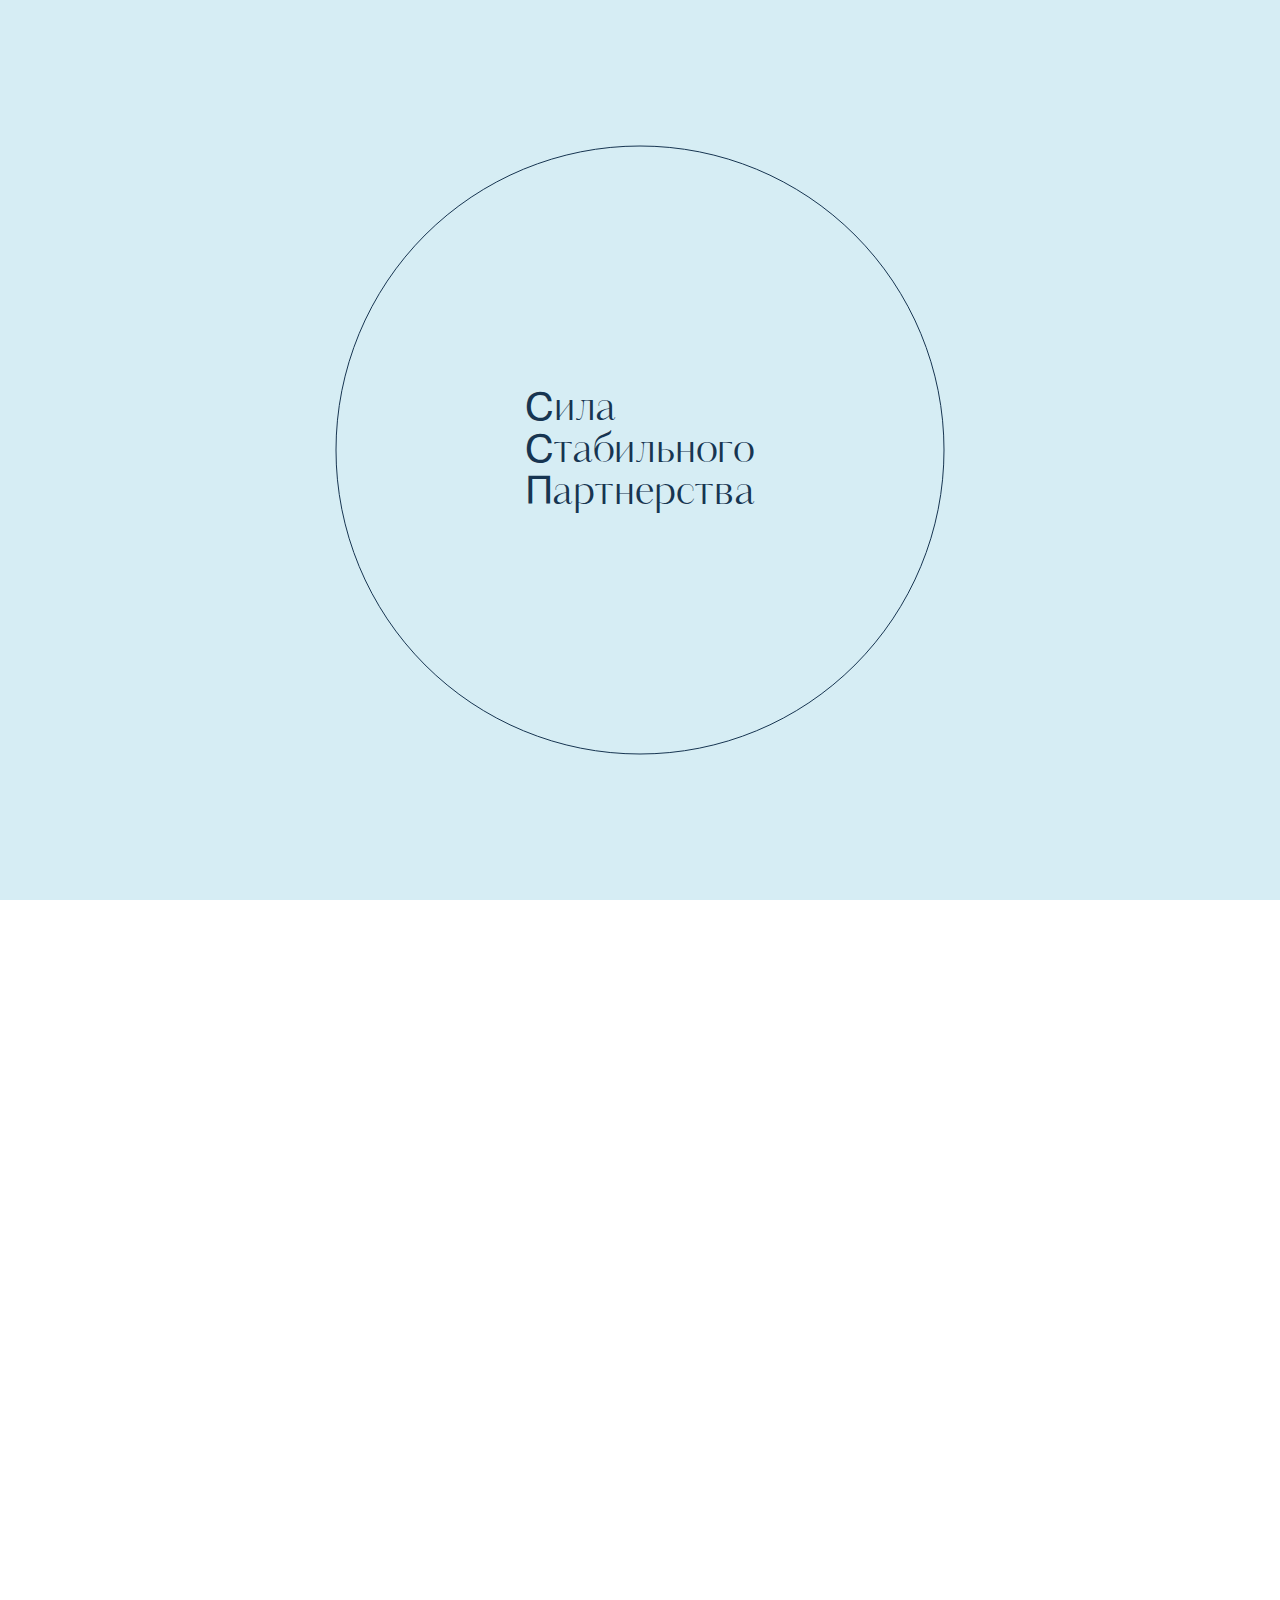
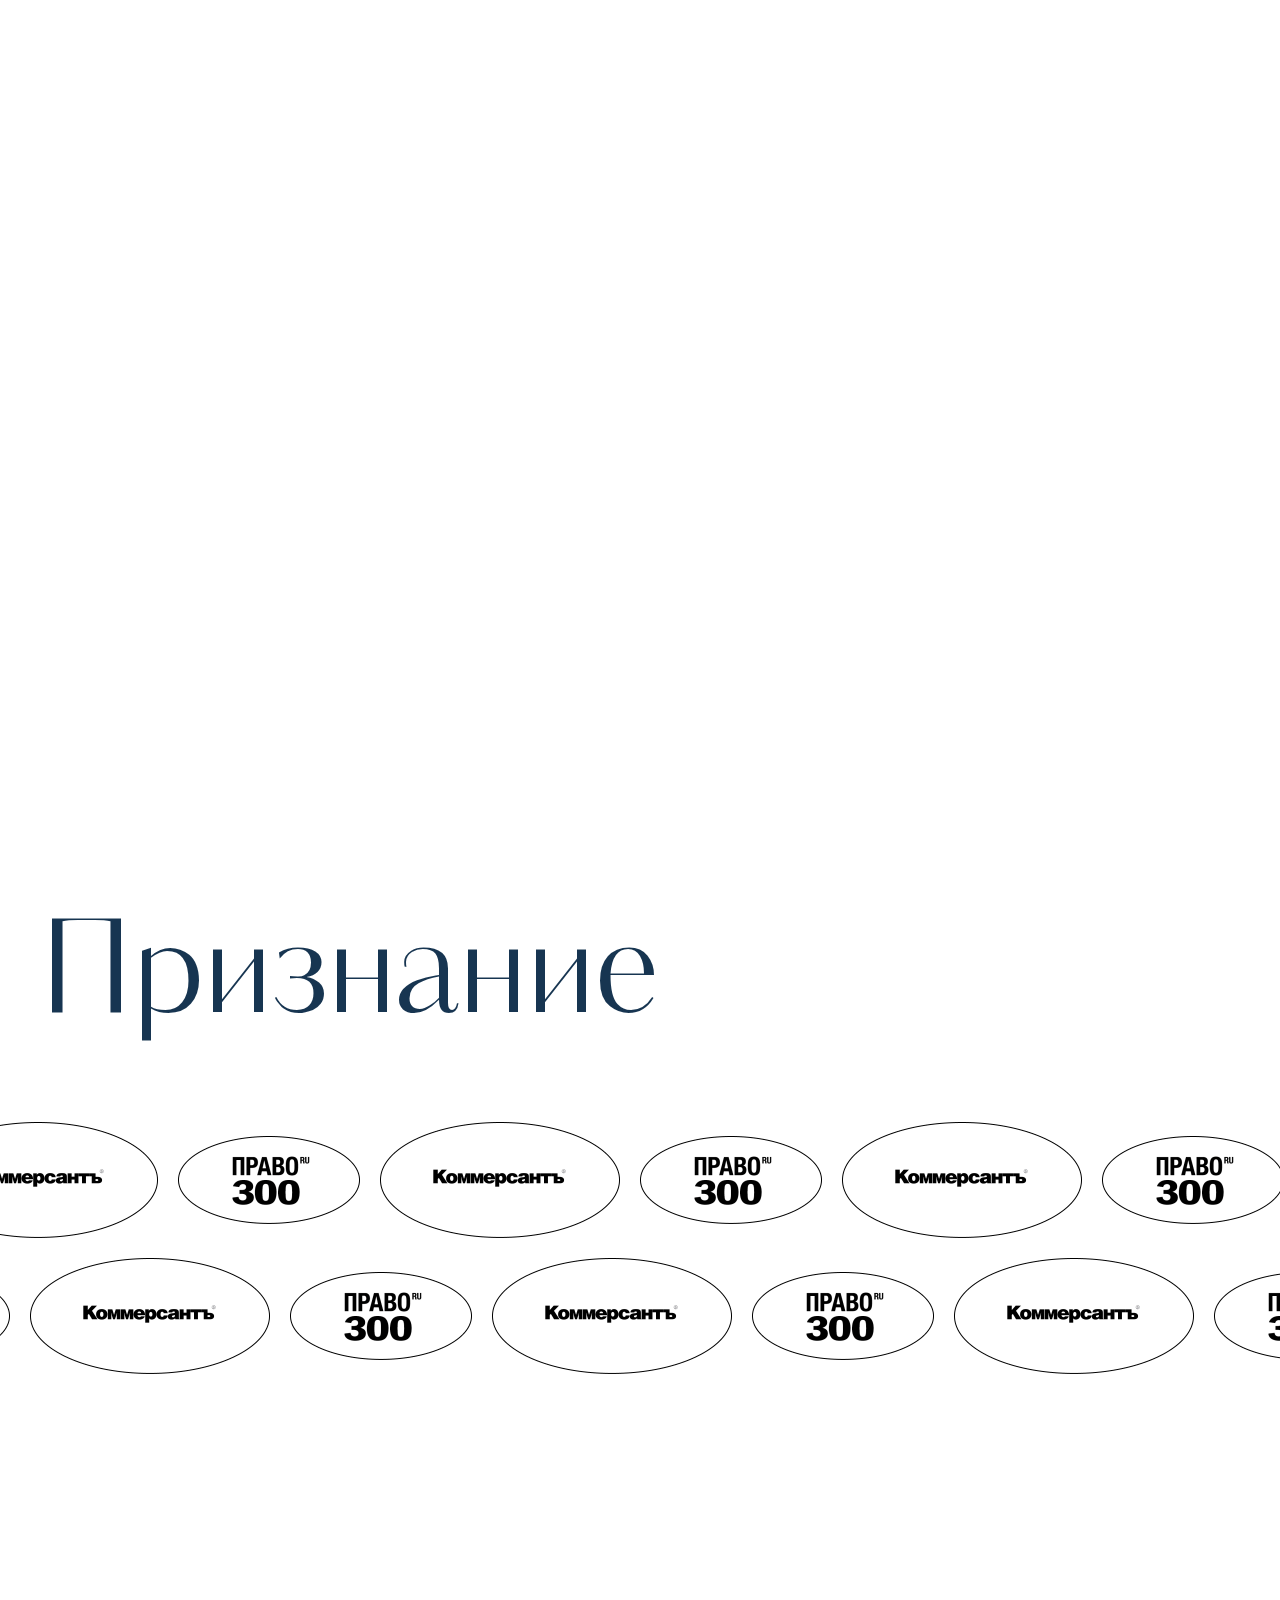
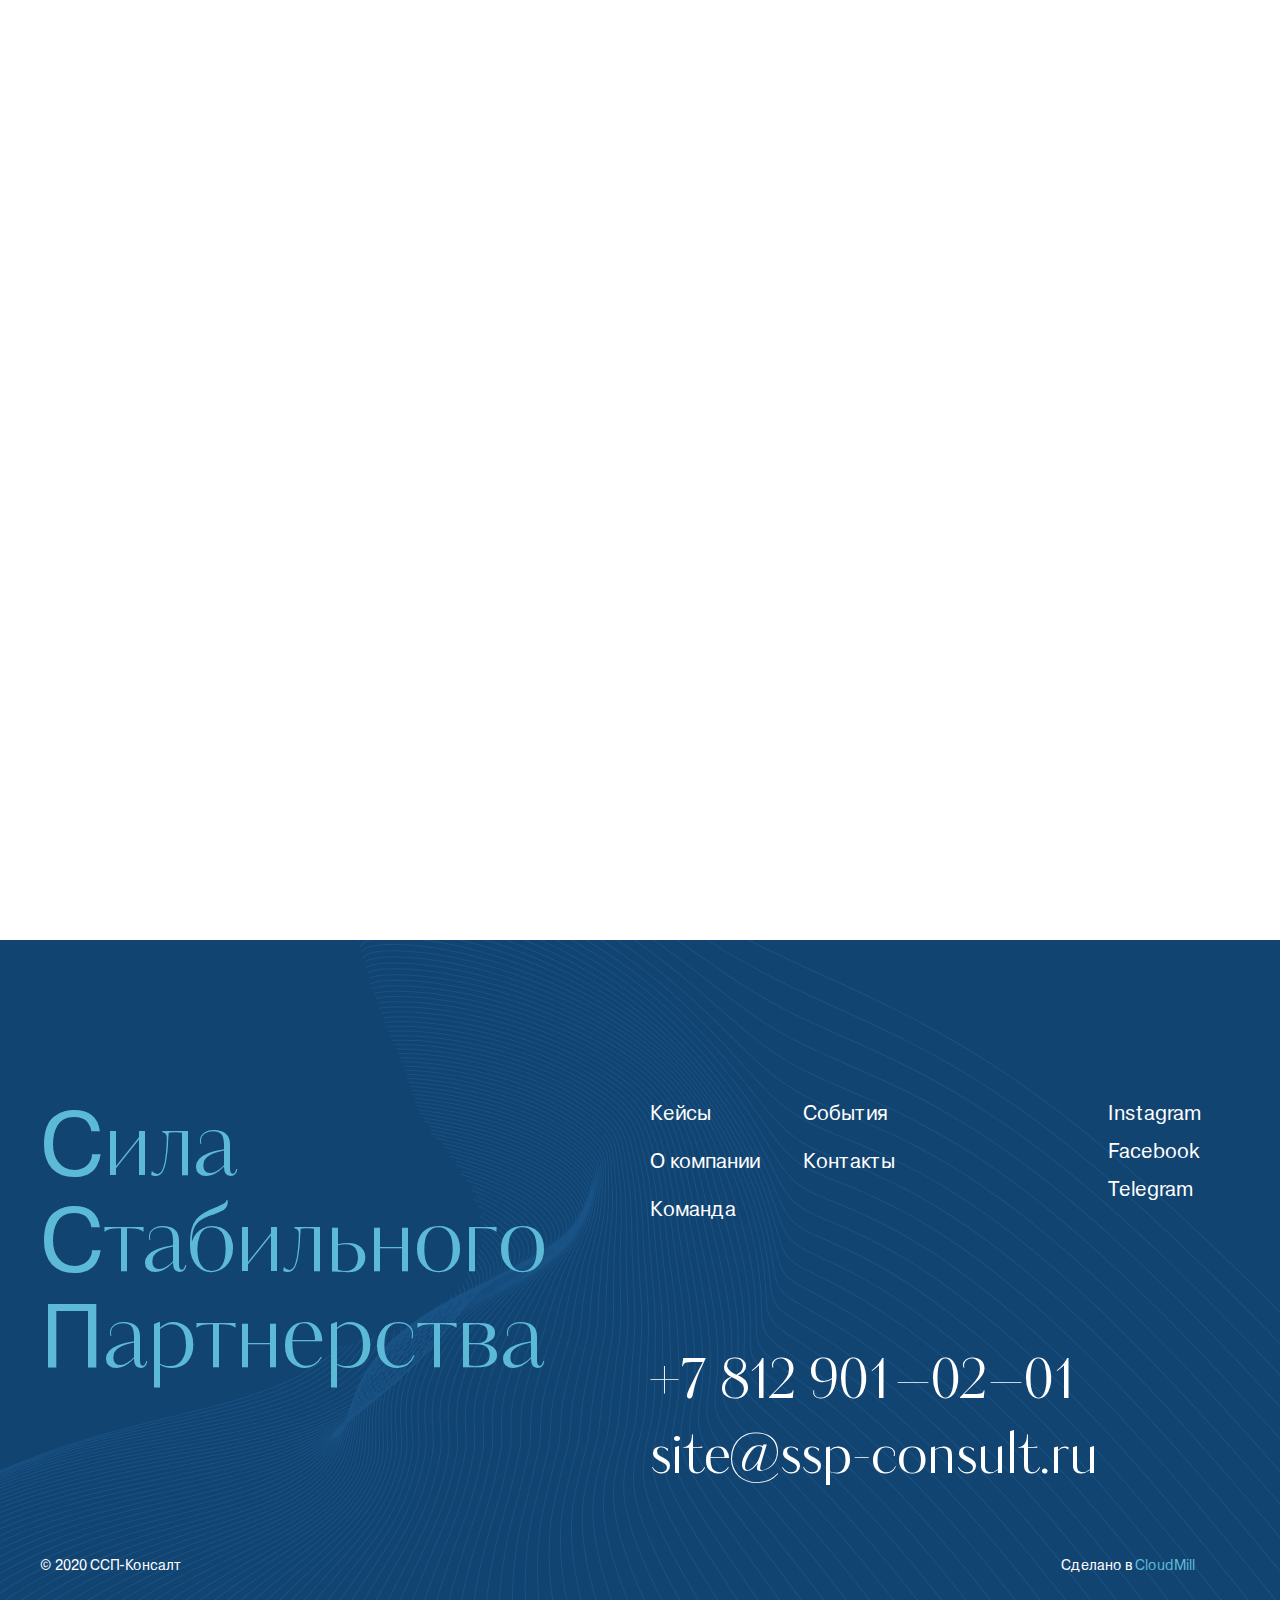
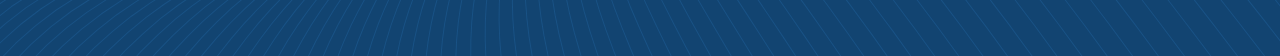
==== commit 951d81ae: "Update" ====
--- a/about-company.html
+++ b/about-company.html
@@ -19,7 +19,7 @@
 				<circle class="loader-progress__circle" stroke="transparent" stroke-width="1" cx="145" cy="145" r="144" fill="transparent"></circle>
 			</svg>
 		</div>
-		<div class="loaded-content">
+		<div class="loaded-content" style="visibility: hidden;">
 			<div class="anonce container-fluid px-0">
 				<div class="anonce__slider swiper-container">
 					<div class="anonce__slider-wrapper swiper-wrapper">
@@ -49,13 +49,15 @@
 								<div class="anonce__block-content">
 									<div class="row">
 										<div class="col-auto col-sm-2">
-											<div class="anonce__block-navigation">
+											<div class="anonce__block-navigation zoom-hide-item">
 												<div class="anonce__slider-button-prev prev-btn"><img class="svg" src="assets/images/icons/slider-arrow-small.svg" alt="prev"></div>
 												<div class="anonce__slider-button-next next-btn"><img class="svg" src="assets/images/icons/slider-arrow-small.svg" alt="next"></div>
 											</div>
 										</div>
 										<div class="col-sm-6 col-lg-3">
-											<p class="anonce__block-description">Ковид бушует как никогда. Экономика страдает, а правительство закручивает гайки. Ваш бизнес под угрозой! Мы можем помочь, раскажем, как снизить арендную плату и получить субсидии от В.В. Путина.</p><a class="more-btn" href="#"><img src="assets/images/icons/arrow-right.svg" alt="more" /><span>Подробнее</span></a>
+											<div class="anonce__block-text zoom-hide-item">
+												<p class="anonce__block-description">Ковид бушует как никогда. Экономика страдает, а правительство закручивает гайки. Ваш бизнес под угрозой! Мы можем помочь, раскажем, как снизить арендную плату и получить субсидии от В.В. Путина.</p><a class="more-btn" href="#"><img src="assets/images/icons/arrow-right.svg" alt="more" /><span>Подробнее</span></a>
+											</div>
 										</div>
 									</div>
 								</div>
@@ -87,13 +89,15 @@
 								<div class="anonce__block-content">
 									<div class="row">
 										<div class="col-auto col-sm-2">
-											<div class="anonce__block-navigation">
+											<div class="anonce__block-navigation zoom-hide-item">
 												<div class="anonce__slider-button-prev prev-btn"><img class="svg" src="assets/images/icons/slider-arrow-small.svg" alt="prev"></div>
 												<div class="anonce__slider-button-next next-btn"><img class="svg" src="assets/images/icons/slider-arrow-small.svg" alt="next"></div>
 											</div>
 										</div>
 										<div class="col-sm-6 col-lg-3">
-											<p class="anonce__block-description">Ковид бушует как никогда. Экономика страдает, а правительство закручивает гайки. Ваш бизнес под угрозой! Мы можем помочь, раскажем, как снизить арендную плату и получить субсидии от В.В. Путина.</p><a class="more-btn" href="#"><img src="assets/images/icons/arrow-right.svg" alt="more" /><span>Подробнее</span></a>
+											<div class="anonce__block-text zoom-hide-item">
+												<p class="anonce__block-description">Ковид бушует как никогда. Экономика страдает, а правительство закручивает гайки. Ваш бизнес под угрозой! Мы можем помочь, раскажем, как снизить арендную плату и получить субсидии от В.В. Путина.</p><a class="more-btn" href="#"><img src="assets/images/icons/arrow-right.svg" alt="more" /><span>Подробнее</span></a>
+											</div>
 										</div>
 									</div>
 								</div>
@@ -125,13 +129,15 @@
 								<div class="anonce__block-content">
 									<div class="row">
 										<div class="col-auto col-sm-2">
-											<div class="anonce__block-navigation">
+											<div class="anonce__block-navigation zoom-hide-item">
 												<div class="anonce__slider-button-prev prev-btn"><img class="svg" src="assets/images/icons/slider-arrow-small.svg" alt="prev"></div>
 												<div class="anonce__slider-button-next next-btn"><img class="svg" src="assets/images/icons/slider-arrow-small.svg" alt="next"></div>
 											</div>
 										</div>
 										<div class="col-sm-6 col-lg-3">
-											<p class="anonce__block-description">Ковид бушует как никогда. Экономика страдает, а правительство закручивает гайки. Ваш бизнес под угрозой! Мы можем помочь, раскажем, как снизить арендную плату и получить субсидии от В.В. Путина.</p><a class="more-btn" href="#"><img src="assets/images/icons/arrow-right.svg" alt="more" /><span>Подробнее</span></a>
+											<div class="anonce__block-text zoom-hide-item">
+												<p class="anonce__block-description">Ковид бушует как никогда. Экономика страдает, а правительство закручивает гайки. Ваш бизнес под угрозой! Мы можем помочь, раскажем, как снизить арендную плату и получить субсидии от В.В. Путина.</p><a class="more-btn" href="#"><img src="assets/images/icons/arrow-right.svg" alt="more" /><span>Подробнее</span></a>
+											</div>
 										</div>
 									</div>
 								</div>
@@ -141,7 +147,7 @@
 				</div>
 			</div>
 			<div class="content">
-				<div class="practices-modal">
+				<div class="practices-modal disactive">
 					<div class="practices-modal__content">
 						<div class="practices-modal_close"><img class="svg" src="assets/images/icons/close.svg"></div>
 						<div class="row justify-content-center flex-column flex-md-row">
@@ -155,7 +161,7 @@
 						<div class="row flex-column flex-xl-row">
 							<div class="col-2 d-none d-xl-block"></div>
 							<div class="col col-xl-2">
-								<div class="practices-modal__item practices-modal__item-1">
+								<div class="practices-modal__item practices-modal__item-1 zoom-hide-item">
 									<div class="row">
 										<div class="col-4 col-xl-8">
 											<div class="practices-modal__item-img"></div>
@@ -165,7 +171,7 @@
 								</div>
 							</div>
 							<div class="col col-xl-2">
-								<div class="practices-modal__item practices-modal__item-2">
+								<div class="practices-modal__item practices-modal__item-2 zoom-hide-item">
 									<div class="row">
 										<div class="col-4 col-xl-8">
 											<div class="practices-modal__item-img"></div>
@@ -175,7 +181,7 @@
 								</div>
 							</div>
 							<div class="col col-xl-2">
-								<div class="practices-modal__item practices-modal__item-3">
+								<div class="practices-modal__item practices-modal__item-3 zoom-hide-item">
 									<div class="row">
 										<div class="col-4 col-xl-8">
 											<div class="practices-modal__item-img"></div>
@@ -188,19 +194,19 @@
 						<div class="row">
 							<div class="col-2 d-none d-xl-block"></div>
 							<div class="col-8 col-md-4 col-xl-2">
-								<ul class="practices-modal__links">
+								<ul class="practices-modal__links zoom-hide-item">
 									<li class="practices-modal__links-item"><a class="link" href="practices">Административно–правовая защита</a></li>
 									<li class="practices-modal__links-item"><a class="link" href="practices">Абонентское обслуживание</a></li>
 								</ul>
 							</div>
 							<div class="col-8 col-md-4 col-xl-2">
-								<ul class="practices-modal__links">
+								<ul class="practices-modal__links zoom-hide-item">
 									<li class="practices-modal__links-item"><a class="link" href="practices">Недвижимость и строительство</a></li>
 									<li class="practices-modal__links-item"><a class="link" href="practices">Страховое право</a></li>
 								</ul>
 							</div>
 							<div class="col-8 col-xl-2">
-								<ul class="practices-modal__links last">
+								<ul class="practices-modal__links last zoom-hide-item">
 									<li class="practices-modal__links-item"><a class="link" href="practices">Управление финансовой задолженностью</a></li>
 									<li class="practices-modal__links-item"><a class="link" href="practices">PRO BONO</a></li>
 								</ul>
@@ -298,7 +304,7 @@
 					</div>
 					<div class="recognition">
 						<h2 class="recognition__title">Признание</h2>
-						<div class="recognition__content" data-aos="fade-up">
+						<div class="recognition__content">
 							<div class="recognition__content-row recognition__content-row-1">
 								<div class="recognition__content-item"><img class="recognition-1" src="assets/images/recognition-1.png" alt="recognition-1"></div>
 								<div class="recognition__content-item"><img class="recognition-2" src="assets/images/recognition-2.png" alt="recognition-2"></div>
--- a/app.css
+++ b/app.css
@@ -1,4 +1,4 @@
-@font-face{font-family:"Pragmatica";src:url(assets/fonts/Pragmatica-Medium.e1ef481.eot);src:url(assets/fonts/Pragmatica-Medium.e1ef481.eot?#iefix) format("embedded-opentype"),url(assets/fonts/Pragmatica-Medium.a21c644.woff2) format("woff2"),url(assets/fonts/Pragmatica-Medium.6ace6a0.woff) format("woff"),url(assets/fonts/PragmaticaExtended-Medium.8fb3f9e.ttf) format("truetype");font-weight:500;font-style:normal;font-display:swap}@font-face{font-family:"Pragmatica";src:url(assets/fonts/Pragmatica-Book.64b93bb.eot);src:url(assets/fonts/Pragmatica-Book.64b93bb.eot?#iefix) format("embedded-opentype"),url(assets/fonts/Pragmatica-Book.4e7cb94.woff2) format("woff2"),url(assets/fonts/Pragmatica-Book.7b6de51.woff) format("woff"),url(assets/fonts/PragmaticaExtended-Book.eecab37.ttf) format("truetype");font-weight:normal;font-style:normal;font-display:swap}@font-face{font-family:"Kudryashev Headline";src:url(assets/fonts/KudryashevHeadline-Sans.1e652b4.eot);src:url(assets/fonts/KudryashevHeadline-Sans.1e652b4.eot?#iefix) format("embedded-opentype"),url(assets/fonts/KudryashevHeadline-Sans.0dcb8d5.woff2) format("woff2"),url(assets/fonts/KudryashevHeadline-Sans.60fa8d3.woff) format("woff"),url(assets/fonts/KudryashevHeadline-Sans.2060ede.ttf) format("truetype");font-weight:normal;font-style:normal;font-display:swap}html,body,div,span,applet,object,iframe,h1,h2,h3,h4,h5,h6,p,blockquote,pre,a,abbr,acronym,address,big,cite,code,del,dfn,em,img,ins,kbd,q,s,samp,small,strike,strong,sub,sup,tt,var,b,u,i,center,dl,dt,dd,ol,ul,li,fieldset,form,label,legend,table,caption,tbody,tfoot,thead,tr,th,td,article,aside,canvas,details,embed,figure,figcaption,footer,header,hgroup,menu,nav,output,ruby,section,summary,time,mark,audio,video{margin:0;padding:0;border:0;outline:none;font-size:100%;font:inherit;vertical-align:baseline;box-sizing:border-box}article,aside,details,figcaption,figure,footer,header,hgroup,menu,nav,section{display:block}body{line-height:1}img{display:block;width:100%;height:100%}ol,ul{list-style:none}a{text-decoration:none;color:inherit}button{outline:none;border:none;background:inherit;font-family:inherit;font-size:inherit;padding:0;margin:0;cursor:pointer}input{outline:none;border:none;background:inherit;font-family:inherit}textarea{outline:none;border:none;background:inherit;resize:none;font-family:inherit}blockquote,q{quotes:none}blockquote:before,blockquote:after,q:before,q:after{content:"";content:none}table{border-collapse:collapse;border-spacing:0}.main{color:#173551;font-family:"Pragmatica",Arial,sans-serif;padding-top:120px;overflow:hidden}@media (max-width: 1200px){.main{padding-top:70px}}.loaded-content .content{position:relative}.link{width:fit-content;position:relative;transition:all .6s cubic-bezier(0.45, 0, 0.55, 1) 0s}.link::before{content:"";position:absolute;bottom:-8px;right:0;height:1px;width:0;background:#fff;transition:all .6s cubic-bezier(0.45, 0, 0.55, 1) 0s}.link:hover::before{width:100%;left:0;transition:all .6s cubic-bezier(0.45, 0, 0.55, 1) 0s}.tab-btn{width:fit-content;height:fit-content;display:flex;justify-content:center;align-items:center;padding:0 15px;background:#fff;border:1px solid #173551;color:#173551;border-radius:4px;transition:all .6s cubic-bezier(0.45, 0, 0.55, 1) 0s}.tab-btn span{display:inline-block;font-size:20px;line-height:140%;font-family:"Kudryashev Headline",serif}@media (max-width: 768px){.tab-btn span{font-size:14px}}.tab-btn:hover{border-color:#5DBAD7}.tab-btn.active{background:#5DBAD7;border-color:#5DBAD7;color:#fff}.tab-btn.disabled{opacity:0.6;cursor:auto}.tab-btn.disabled:hover{border-color:#173551}input[name="agree"]{position:absolute;z-index:-1;opacity:0}input[name="agree"]+label{position:relative;display:block;width:100%;padding-left:40px;font-size:12px;line-height:140%;font-weight:300;cursor:pointer;transition:all .6s cubic-bezier(0.45, 0, 0.55, 1) 0s}@media (max-width: 768px){input[name="agree"]+label{margin-bottom:20px}}input[name="agree"]+label::before{content:"";position:absolute;top:0;left:0;width:25px;height:25px;display:flex;justify-content:center;align-items:center;border-radius:50%;border:1px solid #D6EDF4;background:transparent;background-position:center;transition:all .6s cubic-bezier(0.45, 0, 0.55, 1) 0s}input[name="agree"]+label:hover::before{border-color:#5DBAD7}input[name="agree"]+label .link{font-weight:500}input[name="agree"]+label .link::before{background:#173551;bottom:-2px}input[name="agree"]+label .error{position:absolute;top:100%;left:40px;color:#F66C72;font-size:12px;line-height:140%;opacity:0;transition:all .6s cubic-bezier(0.45, 0, 0.55, 1) 0s}input[name="agree"]+label .error.active{top:calc(100% + 10px);opacity:1}input[name="agree"]:checked+label::before{border-color:#5DBAD7;background-color:#5DBAD7;background-image:url([data-uri]);background-repeat:no-repeat;background-position:center;background-size:50%}.all-practices{display:flex;padding-bottom:40px;margin-top:40px;border-bottom:1px solid #D6EDF4}@media (max-width: 1360px){.all-practices{flex-direction:column}}@media (max-width: 768px){.all-practices{padding-bottom:20px;margin-top:30px}}.all-practices__title{min-width:max-content;font-family:"Kudryashev Headline",serif;font-size:24px}@media (max-width: 768px){.all-practices__title{font-size:16px}}.all-practices-block{width:100%;margin:8px 0 0 162px;display:flex;align-self:center;justify-content:space-between}@media (max-width: 1460px){.all-practices-block{margin:8px 0 0 60px}}@media (max-width: 1360px){.all-practices-block{margin:30px 0 0 0}}@media (max-width: 1060px){.all-practices-block{flex-direction:column;width:fit-content}}@media (max-width: 426px){.all-practices-block{align-self:start}}.all-practices__items{width:33%;padding-right:10px;padding-left:10px;margin-right:-10px;margin-left:-10px}@media (max-width: 1360px){.all-practices__items{width:fit-content}}@media (max-width: 1060px){.all-practices__items{margin-bottom:20px}}.all-practices__items:last-child{margin-bottom:0}.all-practices__item{font-size:16px;margin-bottom:20px}@media (max-width: 768px){.all-practices__item{font-size:14px}}.all-practices__item .link::before{background:#173551}.all-practices__item:last-child{margin:0}.anonce{position:relative;z-index:20;background:#5DBAD7;color:#fff;font-family:"Pragmatica",Arial,sans-serif;transition:all .6s cubic-bezier(0.45, 0, 0.55, 1) 0s}.anonce__slider{position:static;overflow:visible}.anonce__slider-wrapper{position:static;overflow:visible;transition-timing-function:cubic-bezier(0.45, 0, 0.55, 1)}.anonce__slider-slide{position:relative;overflow:visible}.anonce__content{overflow:visible;max-width:1920px;padding:0 40px;margin:0 auto}@media (max-width: 1200px){.anonce__content{padding:0 20px}}.anonce__trigger{height:80px;width:100%;cursor:pointer}@media (max-width: 768px){.anonce__trigger{height:fit-content;padding-bottom:20px;padding-top:8px}}.anonce__trigger:hover .anonce__trigger-title .line::before{width:0}.anonce__trigger:hover .anonce__trigger-btn{background:#fff;border:1px solid #fff}.anonce__trigger:hover .anonce__trigger-btn .more .svg path{fill:#5DBAD7}.anonce__trigger .row{height:100%}@media (max-width: 992px){.anonce__trigger .row>div{width:fit-content;flex:0 0 auto;margin:0;padding:0}.anonce__trigger .row>div:nth-child(2){width:calc(100% - 40px - 25px);padding-left:10px}}@media (max-width: 992px) and (max-width: 768px){.anonce__trigger .row>div:nth-child(2){width:calc(100% - 34px - 25px)}}@media (max-width: 992px){.anonce__trigger .row>div:last-child{padding-right:10px}}.anonce__trigger-title{font-size:14px;line-height:140%;text-transform:uppercase;display:flex;align-items:center}.anonce__trigger-title .line{position:relative;width:100%;height:1px;background:transparent;margin-left:20px}.anonce__trigger-title .line::before{content:"";position:absolute;top:0;right:0;width:100%;height:100%;background:#fff;transition:all .6s cubic-bezier(0.45, 0, 0.55, 1) 0s}.anonce__trigger-preview{font-size:20px;line-height:140%}@media (max-width: 768px){.anonce__trigger-preview{font-size:12px}}.anonce__trigger-btn{width:40px;height:40px;border-radius:50%;border:1px solid rgba(255,255,255,0.2);display:flex;justify-content:center;align-items:center;transform:rotate(90deg);transition:all .6s cubic-bezier(0.45, 0, 0.55, 1) 0s}@media (max-width: 992px){.anonce__trigger-btn{margin-left:15px}}@media (max-width: 768px){.anonce__trigger-btn{width:34px;height:34px}}.anonce__trigger-btn .more{display:block}.anonce__trigger-btn .more .svg{padding-left:2px}.anonce__trigger-btn .more .svg path{transition:all .6s cubic-bezier(0.45, 0, 0.55, 1) 0s}.anonce__trigger-btn .close{display:none}.anonce__block{width:100%;position:absolute;top:100%;left:0;background:#124471;padding-bottom:80px}@media (max-width: 768px){.anonce__block{padding-bottom:30px}}.anonce__block-content{max-width:1920px;padding:0 40px;margin:0 auto}@media (max-width: 1200px){.anonce__block-content{padding:0 20px}}.anonce__block-navigation{display:flex}@media (max-width: 768px){.anonce__block-navigation{position:absolute;right:20px;bottom:30px}}.anonce__block-navigation .next-btn,.anonce__block-navigation .prev-btn{width:55px;height:55px;display:flex;justify-content:center;align-items:center;background:transparent;border-radius:50%;border:1px solid rgba(255,255,255,0.1);cursor:pointer;transition:all .6s cubic-bezier(0.45, 0, 0.55, 1) 0s}@media (max-width: 768px){.anonce__block-navigation .next-btn,.anonce__block-navigation .prev-btn{width:40px;height:40px}}.anonce__block-navigation .next-btn:hover,.anonce__block-navigation .prev-btn:hover{border:1px solid #5DBAD7}.anonce__block-navigation .next-btn .svg,.anonce__block-navigation .prev-btn .svg{width:35%}.anonce__block-navigation .next-btn .svg path,.anonce__block-navigation .prev-btn .svg path{fill:#fff}.anonce__block-navigation .prev-btn{margin-right:10px;transform:rotate(180deg)}@media (max-width: 768px){.anonce__block-navigation .prev-btn{margin-right:6px}}.anonce__block-description{font-size:16px;line-height:160%;opacity:0.5;margin-bottom:40px}@media (max-width: 768px){.anonce__block-description{font-size:12px;margin-bottom:30px}}.anonce__block .more-btn span{color:#fff}.anonce.active{background:#124471}.anonce.active .anonce__trigger:hover .anonce__trigger-btn{background:#5DBAD7;border-color:#5DBAD7}.anonce.active .anonce__trigger-btn .more{display:none}.anonce.active .anonce__trigger-btn .close{display:flex;justify-content:center;align-items:center}.anonce.active .anonce__trigger-btn .close .svg{padding-bottom:1px}.before-btn{position:relative;z-index:3;display:flex;align-items:center;width:fit-content;min-height:55px;height:55px;border-radius:27.5px;padding:0 30px 0 24px}@media (max-width: 768px){.before-btn{min-height:40px;height:40px;border-radius:20px;padding:0 24px 0 17px}}.before-btn::before{content:"";position:absolute;top:0;left:0;z-index:-1;height:100%;width:55px;border-radius:27.5px;background:#D6EDF4;transition:all .6s cubic-bezier(0.45, 0, 0.55, 1) 0s}@media (max-width: 768px){.before-btn::before{width:40px;border-radius:20px}}.before-btn:hover span{color:#173551}.before-btn:hover::before{width:100%}.before-btn img{height:14px;width:10px;margin:0 41px 0 0;transform:rotate(180deg)}@media (max-width: 768px){.before-btn img{height:11px;width:8px;margin-right:30px}}.before-btn span{font-size:16px;color:#173551;transition:all .6s cubic-bezier(0.45, 0, 0.55, 1) 0s}@media (max-width: 768px){.before-btn span{font-size:14px}}.events__subscribe{position:absolute;top:0;left:0;width:100%;height:100%}@media (max-width: 1200px){.events__subscribe{position:static;height:fit-content}}.events__subscribe-block{position:sticky;top:130px;height:fit-content}@media (max-width: 1200px){.events__subscribe-block{position:static}}.events__subscribe-block.subscribed .subscribe input[name="email"]{opacity:0;visibility:hidden}.events__subscribe-block.subscribed .subscribe input[name="agree"]+label{opacity:0;visibility:hidden}.events__subscribe-block .filter{margin-bottom:80px}@media (max-width: 768px){.events__subscribe-block .filter{margin-bottom:40px}}.events__subscribe-block .filter__tabs{display:flex;flex-wrap:wrap;padding-bottom:10px;margin-bottom:20px;border-bottom:1px solid #D6EDF4}@media (max-width: 768px){.events__subscribe-block .filter__tabs{padding-bottom:20px}}.events__subscribe-block .filter__tabs .tab-btn{margin:0 10px 10px 0}.events__subscribe-block .filter__discard{display:flex;align-items:center;transition:all .6s cubic-bezier(0.45, 0, 0.55, 1) 0s}.events__subscribe-block .filter__discard:hover{color:#5DBAD7}.events__subscribe-block .filter__discard:hover .svg{transform:rotate(-180deg)}.events__subscribe-block .filter__discard:hover .svg path{fill:#5DBAD7}.events__subscribe-block .filter__discard .svg{width:24px;height:24px;margin-right:10px;transition:all .6s cubic-bezier(0.45, 0, 0.55, 1) 0s}.events__subscribe-block .filter__discard .svg path{transition:all .6s cubic-bezier(0.45, 0, 0.55, 1) 0s}.events__subscribe-block .filter__discard span{font-size:16px}@media (max-width: 768px){.events__subscribe-block .filter__discard span{font-size:14px}}.events__subscribe-block .before-btn{margin:0 0 80px}.events__subscribe-block .subscribe{display:block}@media (max-width: 1200px){.events__subscribe-block .subscribe{display:none}}.events__subscribe-block .subscribe-title{display:none;font-size:24px;line-height:140%;transition:all .6s cubic-bezier(0.45, 0, 0.55, 1) 0s}@media (max-width: 768px){.events__subscribe-block .subscribe-title{font-size:18px}}.events__subscribe-block .subscribe-title.active{display:block}.events__subscribe-block .subscribe-email{position:relative}.events__subscribe-block .subscribe-email .error{position:absolute;top:80%;color:#F66C72;font-size:12px;line-height:140%;opacity:0;transition:all .6s cubic-bezier(0.45, 0, 0.55, 1) 0s}.events__subscribe-block .subscribe-email .error.active{top:calc(100% + 5px);opacity:1}.events__subscribe-block .subscribe-btn{display:none}.events__subscribe-block .subscribe-btn.active{margin-top:40px;display:block}@media (max-width: 768px){.events__subscribe-block .subscribe-btn.active{margin-top:20px}}.events__subscribe-block .subscribe input[name="email"]{width:100%;display:block;border:none;outline:none;font-size:20px;line-height:100%;color:inherit;padding-bottom:30px;margin:40px 0;border-bottom:1px solid #D6EDF4;transition:all .6s cubic-bezier(0.45, 0, 0.55, 1) 0s}@media (max-width: 768px){.events__subscribe-block .subscribe input[name="email"]{font-size:16px;padding-bottom:20px;margin:40px 0 20px}}.events__subscribe-block .subscribe input[name="email"]::placeholder{font-size:20px;line-height:100%;color:inherit}@media (max-width: 768px){.events__subscribe-block .subscribe input[name="email"]::placeholder{font-size:16px}}.events__subscribe-block .share{margin:80px 0 0}.events__subscribe-block .share__title{font-weight:300;font-size:24px;line-height:140%;margin:0 0 40px}.events__subscribe-block .share__links{display:flex;flex-direction:column}.events__subscribe-block .share__links-item{margin:0 0 10px}.events__subscribe-block .share__links-item:last-child{margin:0}.events__subscribe-block .share__links-item a{position:relative;font-size:20px;line-height:140%;transition:all .6s cubic-bezier(0.45, 0, 0.55, 1) 0s}.events__subscribe-block .share__links-item a::before{content:"";position:absolute;bottom:0;left:0;width:100%;height:1px;background:#173551;transition:all .6s cubic-bezier(0.45, 0, 0.55, 1) 0s}.events__subscribe-block .share__links-item a:hover{color:#5DBAD7}.events__subscribe-block .share__links-item a:hover::before{width:0}.feedback__title{max-width:840px;font-size:55px;line-height:120%;display:none}@media (max-width: 768px){.feedback__title{font-size:24px}}.feedback__title.active{display:block}.feedback__form{margin:80px 0 60px;display:flex;flex-direction:column;opacity:1;transition:all .6s cubic-bezier(0.45, 0, 0.55, 1) 0s}@media (max-width: 768px){.feedback__form{margin:40px 0}}.feedback__form .feedback-field{position:relative;margin-bottom:60px}@media (max-width: 768px){.feedback__form .feedback-field{margin-bottom:40px}}.feedback__form .feedback-field input{width:100%;padding-bottom:30px;font-size:20px;line-height:100%;border-bottom:1px solid #D6EDF4;color:#173551;transition:all .6s cubic-bezier(0.45, 0, 0.55, 1) 0s}.feedback__form .feedback-field input:focus{border-bottom:1px solid #5DBAD7}.feedback__form .feedback-field input::placeholder{font-size:20px;line-height:100%;color:#173551}.feedback__form .feedback-field .error{position:absolute;top:80%;color:#F66C72;font-size:12px;line-height:140%;opacity:0;transition:all .6s cubic-bezier(0.45, 0, 0.55, 1) 0s}.feedback__form .feedback-field .error.active{top:calc(100% + 5px);opacity:1}.feedback__form textarea{font-size:20px;line-height:100%;border-bottom:1px solid #D6EDF4;height:140px;padding:0;color:#173551;transition:all .6s cubic-bezier(0.45, 0, 0.55, 1) 0s}@media (max-width: 768px){.feedback__form textarea{height:100px}}.feedback__form textarea:focus{border-bottom:1px solid #5DBAD7}.feedback__form textarea::placeholder{font-size:20px;line-height:100%;color:#173551}.feedback__submit{display:flex;align-items:center}@media (max-width: 768px){.feedback__submit{flex-direction:column-reverse;align-items:start}}.feedback__submit .submit-btn{display:none}.feedback__submit .submit-btn.active{display:block}.feedback__submit input[name="agree"]+label{margin-left:210px;width:340px}@media (max-width: 1200px){.feedback__submit input[name="agree"]+label{margin-left:60px}}@media (max-width: 768px){.feedback__submit input[name="agree"]+label{margin-left:0;width:100%}}.feedback.sended .feedback__form{width:0;opacity:0}.feedback.sended .feedback-agree{display:none}.more-btn{position:relative;z-index:3;display:flex;align-items:center;width:fit-content;min-height:55px;height:55px;border-radius:27.5px;padding:0 30px 0 24px;transition:all .6s cubic-bezier(0.45, 0, 0.55, 1) 0s}@media (max-width: 768px){.more-btn{min-height:40px;height:40px;border-radius:20px;padding:0 24px 0 17px}}.more-btn::before{content:"";position:absolute;top:0;left:0;z-index:-1;height:100%;width:55px;border-radius:27.5px;background:#5DBAD7;transition:all .6s cubic-bezier(0.45, 0, 0.55, 1) 0s}@media (max-width: 768px){.more-btn::before{width:40px;border-radius:20px}}.more-btn:hover{margin-right:20px}.more-btn:hover img{margin-right:21px}@media (max-width: 768px){.more-btn:hover img{margin-right:10px}}.more-btn:hover span{color:#fff}.more-btn:hover::before{width:100%}.more-btn img{height:14px;width:10px;margin-right:41px;transition:all .6s cubic-bezier(0.45, 0, 0.55, 1) 0s}@media (max-width: 768px){.more-btn img{height:11px;width:8px;margin-right:30px}}.more-btn span{font-size:16px;color:#173551;transition:all .6s cubic-bezier(0.45, 0, 0.55, 1) 0s}@media (max-width: 768px){.more-btn span{font-size:14px}}.news__item{position:relative;display:flex;flex-direction:column;height:500px;padding-top:20px}@media (max-width: 768px){.news__item{height:250px}}.news__item::before{content:"";position:absolute;left:0;top:-1px;height:1px;width:0;background:#9BD1FF;transition:all .6s cubic-bezier(0.45, 0, 0.55, 1) 0s}@media (max-width: 768px){.news__item::before{display:none}}.news__item:hover::before{width:100%}.news__item-date{font-family:"Kudryashev Headline",serif;font-size:20px;line-height:140%}@media (max-width: 768px){.news__item-date{font-size:16px}}.news__item-title{font-size:39px;line-height:140%;margin-top:20px}@media (max-width: 768px){.news__item-title{font-size:18px;margin-top:15px}}.news__item-themes{margin:auto 0 40px;display:flex}.news__item-themes .news__item-theme{display:flex;justify-content:center;align-items:center;margin-right:10px}@media (max-width: 768px){.news__item-themes .news__item-theme{margin-right:5px}}.news__item-themes .news__item-theme:last-child{margin:0}.page-title{max-width:1920px;padding:40px 40px 120px;margin:0 auto;text-align:center}@media (max-width: 1200px){.page-title{padding:40px 20px 120px}}@media (max-width: 768px){.page-title{padding:30px 20px 40px}}.page-title h1{font-family:"Kudryashev Headline",serif;color:#173551;font-size:90px;line-height:100%}@media (max-width: 768px){.page-title h1{font-size:35px}}.practices-modal{position:fixed;top:0;left:0;z-index:20;background:#124471;color:#fff;font-family:"Pragmatica",Arial,sans-serif;width:100%;max-height:100vh;overflow-y:auto;transition:all .6s cubic-bezier(0.45, 0, 0.55, 1) 0s;transform:translateX(-100%)}.practices-modal.active{transform:translateX(0)}.practices-modal__content{max-width:1920px;padding:30px 40px 90px;margin:0 auto}@media (max-width: 1200px){.practices-modal__content{padding:15px 20px 40px}}.practices-modal_close{position:absolute;right:40px;top:15px;width:40px;height:40px;border-radius:50%;background:#5DBAD7;display:none;justify-content:center;align-items:center;cursor:pointer;transition:all .6s cubic-bezier(0.45, 0, 0.55, 1) 0s}@media (max-width: 1200px){.practices-modal_close{display:flex}}@media (max-width: 768px){.practices-modal_close{right:20px}}.practices-modal__logo{display:flex;align-items:center;height:100%}.practices-modal__link{font-size:24px;line-height:100%;display:flex;align-items:center;width:fit-content}@media (max-width: 1199px){.practices-modal__link{margin-bottom:20px}}@media (max-width: 768px){.practices-modal__link span{display:none}}.practices-modal__link:hover .btn-close{border:1px solid #5DBAD7}.practices-modal__link .btn-close{width:65px;height:65px;border:1px solid rgba(255,255,255,0.2);border-radius:50%;display:flex;justify-content:center;align-items:center;margin-left:24px;transition:all .6s cubic-bezier(0.45, 0, 0.55, 1) 0s}@media (max-width: 767px){.practices-modal__link .btn-close{margin-left:0;margin-top:61px;width:40px;height:40px}}.practices-modal__item{display:flex;flex-direction:column;margin:60px 0}@media (max-width: 1199px){.practices-modal__item{margin:0 0 20px}}@media (max-width: 1199px){.practices-modal__item-3{margin:0 0 40px}}.practices-modal__item-1 .practices-modal__item-img{position:relative;width:100%;height:150px;background:linear-gradient(#9BD1FF, #9BD1FF),linear-gradient(#bcdcf9, #bcdcf9),linear-gradient(#bbdcf9, #bbdcf9),url(assets/images/practices-modal-1.943a9e5.png);background-repeat:no-repeat;background-position:center bottom;background-size:contain;background-blend-mode:color, darken, multiply}@media (max-width: 1199px){.practices-modal__item-1 .practices-modal__item-img{height:120px}}@media (max-width: 768px){.practices-modal__item-1 .practices-modal__item-img{height:61px}}.practices-modal__item-1 .practices-modal__item-img::before{content:"";position:absolute;left:0;top:0;z-index:-1;width:100%;height:100%;background:linear-gradient(#9BD1FF, #9BD1FF)}.practices-modal__item-2 .practices-modal__item-img{position:relative;width:100%;height:150px;background:linear-gradient(#9BD1FF, #9BD1FF),linear-gradient(#bcdcf9, #bcdcf9),linear-gradient(#bbdcf9, #bbdcf9),url(assets/images/practices-modal-2.309c4b8.png);background-repeat:no-repeat;background-position:center bottom;background-size:contain;background-blend-mode:color, darken, multiply}@media (max-width: 1199px){.practices-modal__item-2 .practices-modal__item-img{height:120px}}@media (max-width: 768px){.practices-modal__item-2 .practices-modal__item-img{height:61px}}.practices-modal__item-2 .practices-modal__item-img::before{content:"";position:absolute;left:0;top:0;z-index:-1;width:100%;height:100%;background:linear-gradient(#9BD1FF, #9BD1FF)}.practices-modal__item-3 .practices-modal__item-img{position:relative;width:100%;height:150px;background:linear-gradient(#9BD1FF, #9BD1FF),linear-gradient(#bcdcf9, #bcdcf9),linear-gradient(#bbdcf9, #bbdcf9),url(assets/images/practices-modal-3.21f09a9.png);background-repeat:no-repeat;background-position:center bottom;background-size:contain;background-blend-mode:color, darken, multiply}@media (max-width: 1199px){.practices-modal__item-3 .practices-modal__item-img{height:120px}}@media (max-width: 768px){.practices-modal__item-3 .practices-modal__item-img{height:61px}}.practices-modal__item-3 .practices-modal__item-img::before{content:"";position:absolute;left:0;top:0;z-index:-1;width:100%;height:100%;background:linear-gradient(#9BD1FF, #9BD1FF)}.practices-modal__item .link{display:inline-block;font-size:24px;line-height:120%;margin-top:20px}@media (max-width: 1199px){.practices-modal__item .link{margin-top:0}}@media (max-width: 768px){.practices-modal__item .link{font-size:14px;line-height:120%}}.practices-modal__item .link:hover{color:#5DBAD7}.practices-modal__item .link:hover::before{background:#5DBAD7}.practices-modal__links{display:flex;flex-direction:column}@media (max-width: 1200px){.practices-modal__links{margin-bottom:20px}}@media (max-width: 768px){.practices-modal__links{margin-bottom:15px}}.practices-modal__links .last{margin-bottom:0}.practices-modal__links-item{margin-bottom:20px;font-size:16px;line-height:100%}@media (max-width: 768px){.practices-modal__links-item{font-size:14px;line-height:100%;margin-bottom:15px}}.practices-modal__links-item:last-child{margin-bottom:0}.practices-modal__links-item .link:hover{color:#5DBAD7}.practices-modal__links-item .link:hover::before{background:#5DBAD7}.recognition{overflow:hidden;margin:160px 0}@media (max-width: 768px){.recognition{margin:80px 0}}.recognition__title{font-family:"Kudryashev Headline",serif;font-size:130px;line-height:100%;padding-left:40px;color:#173551}@media (max-width: 1200px){.recognition__title{padding-left:20px}}@media (max-width: 768px){.recognition__title{font-size:40px}}.recognition__content{position:relative;margin-top:80px;width:100%;overflow:hidden}@media (max-width: 768px){.recognition__content{margin-top:40px}}.recognition__content-row{display:flex;align-items:center}.recognition__content-row-1{margin-bottom:20px}@media (max-width: 768px){.recognition__content-row-1{margin-bottom:10px}}.recognition__content-row-2{transform:translateX(-90px)}@media (max-width: 768px){.recognition__content-row-2{transform:translateX(-30px)}}.recognition__content-item{width:fit-content;max-width:240px;height:auto;max-height:116px;margin-right:20px}@media (max-width: 768px){.recognition__content-item{max-width:124px;max-height:60px;margin-right:10px}}.recognition__content-item .recognition-1{width:240px;height:116px}@media (max-width: 768px){.recognition__content-item .recognition-1{width:124px;height:60px}}.recognition__content-item .recognition-2{width:182px;height:88px}@media (max-width: 768px){.recognition__content-item .recognition-2{width:94px;height:46px}}.see-next{position:relative;display:block;height:400px;background:#D6EDF4;color:#173551}@media (max-width: 768px){.see-next{height:240px}}.see-next::before{content:"";position:absolute;left:0;top:0;z-index:0;height:100%;width:0;background:#ACDEEE;transition:all .6s cubic-bezier(0.45, 0, 0.55, 1) 0s}.see-next:hover .see-next__button{background:#173551}.see-next:hover::before{width:100%}.see-next__content{position:relative;max-width:1920px;width:100%;height:100%;padding:30px 40px 40px;margin:0 auto}@media (max-width: 1200px){.see-next__content{padding:30px 20px 40px}}@media (max-width: 768px){.see-next__content{padding:20px}}.see-next__subtitle{position:relative;z-index:2;font-family:"Kudryashev Headline",serif;font-size:24px;line-height:140%;margin-top:10px}@media (max-width: 768px){.see-next__subtitle{font-size:16px}}.see-next__title{position:relative;z-index:2;font-family:"Pragmatica",Arial,sans-serif;font-size:90px;line-height:120%}@media (max-width: 1300px){.see-next__title{font-size:48px}}@media (max-width: 992px){.see-next__title{margin-top:20px}}@media (max-width: 768px){.see-next__title{font-size:24px}}.see-next__button{position:absolute;right:40px;bottom:40px;width:93px;height:93px;display:flex;justify-content:center;align-items:center;background:#5DBAD7;outline:none;border:none;padding:0;border-radius:50%;cursor:pointer;transition:all .6s cubic-bezier(0.45, 0, 0.55, 1) .3s}@media (max-width: 1200px){.see-next__button{right:20px}}@media (max-width: 768px){.see-next__button{width:60px;height:60px;bottom:20px}}.see-next__button img{width:16px;height:24px}@media (max-width: 768px){.see-next__button img{width:12px;height:17px}}.case-item{width:100%;align-self:flex-end;background:transparent}.case-item__content{position:relative;display:flex;width:100%;padding:40px 0;border-top:1px solid #173551;transition:all .6s cubic-bezier(0.45, 0, 0.55, 1) 0s}@media (max-width: 1200px){.case-item__content{flex-wrap:wrap;padding:20px 0 0}}@media (max-width: 768px){.case-item__content{flex-direction:column;padding:20px 0 40px}}.case-item__content:hover{background:#D6EDF4}.case-item__content:hover .case-item__content-title-block{padding-left:40px}.case-item__content .case-item__link{position:absolute;left:0;top:0;z-index:1;display:block;width:100%;height:100%}.case-item__content-title-block{max-width:506px;width:100%;margin:0 auto 0 0;padding-left:0;transition:all .6s cubic-bezier(0.45, 0, 0.55, 1) 0s}@media (max-width: 1200px){.case-item__content-title-block{max-width:50%;padding-right:5px;margin:20px 0 30px;order:2}}@media (max-width: 768px){.case-item__content-title-block{max-width:100%;padding-right:0}}.case-item__content-img-block,.case-item__content .case-item__practices{width:25%;margin-left:20px}@media (max-width: 1200px){.case-item__content-img-block,.case-item__content .case-item__practices{margin-left:0}}@media (max-width: 1200px){.case-item__content-img-block{width:100%;order:1}}@media (max-width: 1200px){.case-item__content .case-item__practices{width:50%;padding-left:5px;margin:20px 0 30px;order:3}}@media (max-width: 768px){.case-item__content .case-item__practices{width:100%;margin:0;padding-left:0}}.case-item__title{font-size:30px;line-height:140%;margin-bottom:20px}@media (max-width: 768px){.case-item__title{font-size:18px}}.case-item .tab-btn{background:transparent}.case-item__img{width:284px;height:160px;border:1px solid #D6EDF4;display:flex;justify-content:center;align-items:center;background:#fff}@media (max-width: 1200px){.case-item__img{width:100%}}.case-item__img span{display:inline-flex;justify-content:center}.case-item__img img{width:50%}.case-item__practices-title{font-size:20px;line-height:140%;font-family:"Kudryashev Headline",serif;margin-bottom:30px}@media (max-width: 768px){.case-item__practices-title{font-size:14px;margin-bottom:20px}}.case-item__practices-block{display:flex;flex-direction:column}.case-item__practices-item{font-size:16px;line-height:100%;margin-bottom:20px;font-weight:500}@media (max-width: 768px){.case-item__practices-item{font-size:14px;margin-bottom:10px}}.case-item__practices-item .link{position:relative;z-index:2}.case-item__practices-item .link::before{bottom:-5px;background:#173551}.case-item__practices-item:last-child{margin-bottom:0}.case-item.small{width:calc((100% / 8) * 7);padding-left:10px;padding-right:10px;margin-left:-10px;margin-right:-10px}@media (max-width: 1200px){.case-item.small{width:100%;padding:0;margin:0}}.case-item.small .case-item__content-img-block,.case-item.small .case-item__content .case-item__practices{width:27.5%}@media (max-width: 1200px){.case-item.small .case-item__content-img-block{width:100%}}@media (max-width: 1200px){.case-item.small .case-item__content .case-item__practices{width:50%}}@media (max-width: 768px){.case-item.small .case-item__content .case-item__practices{width:100%}}.footer{width:100%;background-color:#124471;background-image:url(assets/images/footer-bg.9dadf3c.svg);background-position:bottom;background-size:cover;padding:160px 0 80px}@media (max-width: 768px){.footer{padding:40px 0}}.footer__content{max-width:1920px;padding:0 40px;margin:0 auto;position:relative;font-family:"Pragmatica",Arial,sans-serif;color:#fff}@media (max-width: 1200px){.footer__content{padding:0 20px}}.footer__content .footer__title{font-size:90px;color:#5DBAD7;font-family:"Kudryashev Headline",serif}@media (max-width: 1200px){.footer__content .footer__title{font-size:40px}}@media (max-width: 768px){.footer__content .footer__title{margin-bottom:40px}}.footer__content .footer__title span{font-family:"Pragmatica",Arial,sans-serif}.footer__content .footer__links .link{font-size:20px;line-height:140%}@media (max-width: 1200px){.footer__content .footer__links .link{font-size:16px}}.footer__content .footer__links .link:hover{color:#5DBAD7}.footer__content .footer__links .link::before{background:#5DBAD7}.footer__content .footer__links-item{margin-bottom:20px}@media (max-width: 1200px){.footer__content .footer__links-item{margin-bottom:10px}}.footer__content .footer__links-item:last-child{margin:0}.footer__content .footer__links .footer__network{margin-bottom:10px}.footer__content .footer__links .footer__network:last-child{margin:0}.footer__content .footer__links .footer__contacts{margin-top:132px;font-size:55px;line-height:100%;font-family:"Kudryashev Headline",serif}@media (max-width: 1200px){.footer__content .footer__links .footer__contacts{font-size:24px}}@media (max-width: 768px){.footer__content .footer__links .footer__contacts{margin-top:40px;margin-bottom:40px}}.footer__content .footer__links .footer__contacts a{width:fit-content;transition:all .6s cubic-bezier(0.45, 0, 0.55, 1) 0s}.footer__content .footer__links .footer__contacts a:hover{color:#5DBAD7}.footer__content .footer__links .footer__contacts .phone{margin-bottom:20px}@media (max-width: 768px){.footer__content .footer__links .footer__contacts .phone{margin-bottom:15px}}.footer__content .footer__bottom{margin-top:70px;font-size:14px;line-height:140%}@media (max-width: 1200px){.footer__content .footer__bottom{font-size:12px}}@media (max-width: 768px){.footer__content .footer__bottom{margin-top:40px}}.footer__content .footer__bottom .author{display:inline-block;padding-right:45px}@media (max-width: 768px){.footer__content .footer__bottom .author{margin-top:10px;padding-right:0}}.footer__content .footer__bottom .author a{color:#5DBAD7;font-weight:normal;transition:all .6s cubic-bezier(0.45, 0, 0.55, 1) 0s}.footer__content .footer__bottom .author a:hover{color:#F66C72}.header{position:fixed;top:0;left:0;z-index:15;width:100%;height:120px;border-bottom:1px solid rgba(255,255,255,0.2);font-family:"Pragmatica",Arial,sans-serif;color:#173551;background:transparent;transition:transform .9s cubic-bezier(0.45, 0, 0.55, 1) 0s}@media (max-width: 1200px){.header{height:70px}}.header::before{content:"";position:absolute;top:0;left:0;z-index:-1;background:#fff;width:100%;height:0;transition:all .9s cubic-bezier(0.45, 0, 0.55, 1) 0s}.header .link::after,.header .practices-link::after{content:"";position:absolute;top:calc(50% - 4px);left:-18px;width:8px;height:8px;display:none;border-radius:50%;background:#5DBAD7}.header .link::before{transition:all .9s cubic-bezier(0.45, 0, 0.55, 1) 0s;background:#173551}.header.active .mobile-menu{transform:translateX(0)}.header.scrolled.out,.header.active.out{transform:translateY(-100%)}.header.scrolled::before,.header.active::before{height:100%}.header__content{max-width:1920px;width:100%;height:100%;padding:0 40px;margin:0 auto}@media (max-width: 1200px){.header__content{padding:0 20px}}.header__content>.row{height:100%}.header__content .header__logo{max-width:208px;max-height:46px;min-width:125px;min-height:28px}@media (max-width: 1200px){.header__content .header__logo{width:125px;height:28px}}.header__content .header__logo a{width:100%;height:100%}.header__content .header__logo a .logo__img{width:100%;height:100%}.header__content .header__logo a .logo__img path:nth-child(1),.header__content .header__logo a .logo__img path:nth-child(2){fill:#173551;transition:all .9s cubic-bezier(0.45, 0, 0.55, 1) 0s}.header__content .practices{font-size:24px}.header__content .practices__item{margin-right:70px}.header__content .practices__item:last-child{margin:0}.header__content .practices__item .practices-link{position:relative;transition:all .9s cubic-bezier(0.45, 0, 0.55, 1) 0s;display:flex}.header__content .practices__item .practices-link .practices__item-dots{margin-left:20px;height:inherit;width:30px;display:flex;align-items:center;justify-content:space-between}.header__content .practices__item .practices-link .practices__item-dots .dot{width:6px;height:6px;background:#173551;border-radius:50%;transition:all .6s cubic-bezier(0.45, 0, 0.55, 1) 0s}.header__content .practices__item .practices-link:hover .dot:first-child{transform:translateX(12px)}.header__content .practices__item .practices-link:hover .dot:nth-child(2){width:10px;height:10px}.header__content .practices__item .practices-link:hover .dot:last-child{transform:translateX(-12px)}.header__content .menu__item{margin-left:82px;font-size:16px}@media (max-width: 1680px){.header__content .menu__item{margin-left:57px}}@media (max-width: 1366px){.header__content .menu__item{margin-left:50px}}.header__content .menu__item:first-child{margin:0}.header.active .header__burger_active{display:none}.header.active .header__burger_close{display:flex}.header__burger{width:40px;height:40px;display:flex;align-items:center;justify-content:flex-end;cursor:pointer}.header__burger:hover .header__burger_active span::before{width:60%}.header__burger_active{display:block;transition:all .6s cubic-bezier(0.45, 0, 0.55, 1) 0s}.header__burger_active span{position:relative;display:block;width:30px;height:3px;background:#173551;transition:all .6s cubic-bezier(0.45, 0, 0.55, 1) 0s}.header__burger_active span::before{content:"";position:absolute;width:100%;height:100%;background:inherit;right:0;bottom:calc(100% + 5px);transition:all .6s cubic-bezier(0.45, 0, 0.55, 1) 0s}.header__burger_active span::after{content:"";position:absolute;width:100%;height:100%;background:inherit;left:0;top:calc(100% + 5px)}.header__burger_close{width:100%;height:100%;border-radius:50%;background:#5DBAD7;display:none;justify-content:center;align-items:center;transition:all .6s cubic-bezier(0.45, 0, 0.55, 1) 0s}.header .mobile-menu{width:100%;position:sticky;transform:translateX(100%);z-index:16;color:#173551;background:#fff;transition:all .9s cubic-bezier(0.45, 0, 0.55, 1) 0s}.header .mobile-menu__content{padding:21px 20px 40px}.header .mobile-menu__content .header__logo a .logo__img path:nth-child(1),.header .mobile-menu__content .header__logo a .logo__img path:nth-child(2){fill:#173551}.header .mobile-menu__content .practices{font-size:24px;margin-bottom:40px}.header .mobile-menu__content .practices__item{margin-bottom:20px}.header .mobile-menu__content .practices__item:last-child{margin:0}.header .mobile-menu__content .practices__item a{position:relative;display:flex;width:fit-content}.header .mobile-menu__content .practices__item a .practices__item-dots{margin-left:20px;height:inherit;width:30px;display:flex;align-items:center;justify-content:space-between}.header .mobile-menu__content .practices__item a .practices__item-dots .dot{width:6px;height:6px;background:#173551;border-radius:50%;transition:all .6s cubic-bezier(0.45, 0, 0.55, 1) 0s}.header .mobile-menu__content .practices__item a:hover .dot:first-child{transform:translateX(12px)}.header .mobile-menu__content .practices__item a:hover .dot:nth-child(2){width:10px;height:10px}.header .mobile-menu__content .practices__item a:hover .dot:last-child{transform:translateX(-12px)}.header .mobile-menu__content .menu__item{font-size:16px;margin-bottom:20px}.header .mobile-menu__content .menu__item:last-child{margin:0}.index-page{position:absolute;top:0;left:0;width:100%;height:100%}.index-page .header{position:sticky;color:#fff}.index-page .header .link::before{background:#fff}@media (max-width: 1200px){.index-page .header .link::before{background:#173551}}.index-page .header__burger_active span{background:#fff}.index-page .header__content .header__logo a .logo__img path:nth-child(1),.index-page .header__content .header__logo a .logo__img path:nth-child(2){fill:#fff}.index-page .header__content .practices__item a .practices__item-dots .dot{background:#fff}@media (max-width: 1199px){.index-page .header__content .practices__item a .practices__item-dots .dot{background:#173551}}.index-page .header.scrolled,.index-page .header.active{color:#173551}.index-page .header.scrolled .link::before,.index-page .header.active .link::before{background:#173551}.index-page .header.scrolled .header__content .header__logo a .logo__img path:nth-child(1),.index-page .header.scrolled .header__content .header__logo a .logo__img path:nth-child(2),.index-page .header.active .header__content .header__logo a .logo__img path:nth-child(1),.index-page .header.active .header__content .header__logo a .logo__img path:nth-child(2){fill:#173551}.index-page .header.scrolled .header__content .practices__item a .practices__item-dots .dot,.index-page .header.active .header__content .practices__item a .practices__item-dots .dot{background:#173551}.index-page .header.scrolled .header__content .header__burger_active span,.index-page .header.active .header__content .header__burger_active span{background:#173551}.practices-page .header .practices-link::after{display:block}.cases-page .header .link.cases::after{display:block}.about-company-page .header .link.about-company::after{display:block}.command-page .header .link.command-link::after{display:block}.events-page .header .link.events::after{display:block}.contacts-page .header .link.contacts::after{display:block}.loader{display:flex;position:fixed;top:0;left:0;z-index:100;width:100vw;height:100vh;justify-content:center;align-items:center;background:#D6EDF4;transform:translateY(0);transition:transform .6s cubic-bezier(0.45, 0, 0.55, 1) 0s}.loader.hidden{transform:translateY(-200%);transition:transform .6s cubic-bezier(0.45, 0, 0.55, 1) 0s}.loader-title{font-size:40px;line-height:100%;color:#173551;font-family:"Kudryashev Headline",serif}@media (max-width: 768px){.loader-title{font-size:24px}}.loader-title span{font-family:"Pragmatica",Arial,sans-serif}.loader-progress{position:absolute;top:calc(50% - 610px / 2);left:calc(50% - 610px / 2);width:610px;height:610px}@media (max-width: 768px){.loader-progress{width:290px;height:290px;top:calc(50% - 290px / 2);left:calc(50% - 290px / 2)}}.loader-progress__circle{transform-origin:center;transform:rotate(-90deg);stroke:#173551;transition:stroke-dashoffset .6s cubic-bezier(0.45, 0, 0.55, 1) 0s}.loader-progress.loader-progress_mobile{display:none}@media (max-width: 768px){.loader-progress.loader-progress_desktop{display:none}.loader-progress.loader-progress_mobile{display:block}}.about-company .page-title{text-align:left}.about-company .page-title h1{margin-left:-4px}@media (max-width: 1200px){.about-company .page-title{text-align:center}}.about-company .ticker{position:relative;height:286px;overflow:hidden}@media (max-width: 768px){.about-company .ticker{height:140px}}.about-company .ticker-wrapper{position:relative;width:100%}.about-company .ticker-wrapper.images{position:absolute;left:0;top:0;min-height:100%}.about-company .ticker-wrapper.images .str_move{width:100%;height:100%}.about-company .ticker-wrapper.images img{position:absolute;width:194px;height:140px}@media (max-width: 768px){.about-company .ticker-wrapper.images img{width:88px;height:64px}}.about-company .ticker-wrapper.images img.ticker-img-1{top:0;left:250px;z-index:2}@media (max-width: 768px){.about-company .ticker-wrapper.images img.ticker-img-1{left:67px}}.about-company .ticker-wrapper.images img.ticker-img-2{bottom:0;left:50%;z-index:6}.about-company .ticker-wrapper.images img.ticker-img-3{top:0;right:240px;z-index:0}@media (max-width: 768px){.about-company .ticker-wrapper.images img.ticker-img-3{top:10px;right:0}}.about-company .ticker-wrapper.text{display:flex}.about-company .ticker-wrapper.text p{font-family:"Kudryashev Headline",serif;font-size:150px;line-height:140%;word-spacing:35px;white-space:nowrap;padding-top:20px}@media (max-width: 768px){.about-company .ticker-wrapper.text p{font-size:50px;word-spacing:10px;padding-top:30px}}.about-company .ticker-wrapper.text p span{position:relative}.about-company .ticker-wrapper.text p span:nth-child(1){z-index:1}.about-company .ticker-wrapper.text p span:nth-child(2){z-index:3}.about-company .ticker-wrapper.text p span:nth-child(3){z-index:5}.about-company__top{max-width:1920px;padding:0 40px;margin:160px auto}@media (max-width: 1200px){.about-company__top{padding:0 20px}}@media (max-width: 768px){.about-company__top{margin:30px 0 80px}}.about-company__top-description{margin:0 auto 80px;font-size:39px;line-height:140%;text-indent:17%}@media (max-width: 768px){.about-company__top-description{margin:0 auto 40px;font-size:24px}}.about-company__top-subdescription{padding-top:40px;border-top:1px solid #173551}@media (max-width: 768px){.about-company__top-subdescription{padding-top:20px}}.about-company__top-subdescription p{font-size:18px;line-height:160%}@media (max-width: 768px){.about-company__top-subdescription p{font-size:14px}}.about-company__advantages{padding:160px 40px;display:flex;justify-content:center;align-items:center;background-color:#E6F5FA;background-image:url(assets/images/about-company-advantages.5ccec92.svg);background-position:bottom;background-size:cover}@media (max-width: 768px){.about-company__advantages{padding:60px 20px 58px}}.about-company__advantages-text{max-width:1040px;font-size:70px;line-height:100%;text-align:center}@media (max-width: 768px){.about-company__advantages-text{font-size:24px}}.about-company__advantages-text span{position:relative;font-family:"Kudryashev Headline",serif}.about-company__advantages-text span::after{content:"";position:absolute;left:0;bottom:0;height:1px;width:100%;background:#173551}.about-company__clients{max-width:1920px;padding:0 40px;margin:0 auto 160px}@media (max-width: 1200px){.about-company__clients{margin:0 auto 80px;padding:0 20px}}.about-company__clients-header{margin-bottom:80px}@media (max-width: 768px){.about-company__clients-header{margin-bottom:40px}}.about-company__clients-header h2{font-size:55px;line-height:120%}@media (max-width: 768px){.about-company__clients-header h2{font-size:24px}}.about-company__clients-header .about-company__clients-slider-navigation{display:flex}.about-company__clients-header .about-company__clients-slider-navigation .next-btn,.about-company__clients-header .about-company__clients-slider-navigation .prev-btn{width:55px;height:55px;display:flex;justify-content:center;align-items:center;background:#D6EDF4;border-radius:50%;cursor:pointer;transition:all .6s cubic-bezier(0.45, 0, 0.55, 1) 0s}@media (max-width: 768px){.about-company__clients-header .about-company__clients-slider-navigation .next-btn,.about-company__clients-header .about-company__clients-slider-navigation .prev-btn{width:40px;height:40px}}.about-company__clients-header .about-company__clients-slider-navigation .next-btn:hover,.about-company__clients-header .about-company__clients-slider-navigation .prev-btn:hover{background:#5DBAD7}.about-company__clients-header .about-company__clients-slider-navigation .next-btn:hover .svg path,.about-company__clients-header .about-company__clients-slider-navigation .prev-btn:hover .svg path{fill:#fff}.about-company__clients-header .about-company__clients-slider-navigation .next-btn .svg,.about-company__clients-header .about-company__clients-slider-navigation .prev-btn .svg{width:35%}.about-company__clients-header .about-company__clients-slider-navigation .next-btn .svg path,.about-company__clients-header .about-company__clients-slider-navigation .prev-btn .svg path{fill:#173551;transition:all .6s cubic-bezier(0.45, 0, 0.55, 1) 0s}.about-company__clients-header .about-company__clients-slider-navigation .prev-btn{margin-right:10px;transform:rotate(180deg)}@media (max-width: 768px){.about-company__clients-header .about-company__clients-slider-navigation .prev-btn{margin-right:6px}}.about-company__clients-slider{height:300px;padding:50px 0 20px;border-top:1px solid #D6EDF4;border-bottom:1px solid #D6EDF4}@media (max-width: 768px){.about-company__clients-slider{height:220px;padding:30px 0}}.about-company__clients-slider-wrapper{transition-timing-function:cubic-bezier(0.45, 0, 0.55, 1)}.about-company__clients-slider-slide{display:flex;flex-direction:column;justify-content:space-between}.about-company__clients-slider-slide .slide-img{display:flex;align-items:center;height:100%}.about-company__clients-slider-slide .slide-img .sevkabel{width:165px;height:38px}@media (max-width: 768px){.about-company__clients-slider-slide .slide-img .sevkabel{width:136px;height:33px}}.about-company__clients-slider-slide .slide-img .rise-development{width:165px;height:43px}@media (max-width: 768px){.about-company__clients-slider-slide .slide-img .rise-development{width:136px;height:35px}}.about-company__clients-slider-slide .slide-img .university{width:92px;height:92px}@media (max-width: 768px){.about-company__clients-slider-slide .slide-img .university{width:63px;height:63px}}.about-company__clients-slider-slide .slide-img .metrostroy{width:127px;height:97px}@media (max-width: 768px){.about-company__clients-slider-slide .slide-img .metrostroy{width:91px;height:69px}}.about-company__clients-slider-slide .slide-img .baltic-plant{width:135px;height:46px}@media (max-width: 768px){.about-company__clients-slider-slide .slide-img .baltic-plant{width:95px;height:37px}}.about-company__clients-slider-slide p{min-height:88px;font-size:16px;line-height:140%;margin-top:20px}@media (max-width: 768px){.about-company__clients-slider-slide p{min-height:80px;font-size:14px;margin-top:16px}}.case__content{max-width:1920px;margin:40px auto 120px;padding:0 40px}@media (max-width: 1200px){.case__content{padding:0 20px}}@media (max-width: 768px){.case__content{margin:30px 0 40px}}.case__content .left-block{width:100%;height:100%;position:relative}.case__share{position:sticky;top:130px;height:fit-content}.case__share .share{margin:80px 0 0}.case__share .share__title{font-weight:300;font-size:24px;line-height:140%;margin:0 0 40px}.case__share .share__links{display:flex;flex-direction:column}.case__share .share__links-item{margin:0 0 10px}.case__share .share__links-item:last-child{margin:0}.case__share .share__links-item a{position:relative;font-size:20px;line-height:140%;transition:all .6s cubic-bezier(0.45, 0, 0.55, 1) 0s}.case__share .share__links-item a::before{content:"";position:absolute;bottom:0;left:0;width:100%;height:1px;background:#173551;transition:all .6s cubic-bezier(0.45, 0, 0.55, 1) 0s}.case__share .share__links-item a:hover{color:#5DBAD7}.case__share .share__links-item a:hover::before{width:0}.case__head{display:flex;flex-direction:column;align-items:center;margin-bottom:80px}@media (max-width: 768px){.case__head{margin-bottom:40px}}.case__head-img{display:none}@media (max-width: 768px){.case__head-img{width:100%;height:160px;margin-top:20px;border:1px solid #D6EDF4;display:flex;justify-content:center;align-items:center;background:#fff}.case__head-img span{display:inline-flex;justify-content:center}.case__head-img img{width:50%}}.case__title{font-size:55px;line-height:100%;text-align:center;font-family:"Kudryashev Headline",serif;margin-bottom:40px}@media (max-width: 768px){.case__title{font-size:24px;line-height:110%;margin-bottom:20px}}.case-block{padding-left:80px}@media (max-width: 1200px){.case-block{padding-left:0}}.case-block p{font-size:18px;line-height:160%}@media (max-width: 768px){.case-block p{font-size:14px}}.case-block .subject{margin-bottom:80px}@media (max-width: 768px){.case-block .subject{margin-bottom:60px}}.case-block .subject p{margin-bottom:20px}@media (max-width: 768px){.case-block .subject p{margin-bottom:10px}}.case-block .subject p:last-child{margin-bottom:0}.case-block .result__title{font-size:30px;line-height:140%;margin-bottom:40px}@media (max-width: 768px){.case-block .result__title{font-size:18px}}.case-block .result__numeric-list{margin-bottom:80px}@media (max-width: 768px){.case-block .result__numeric-list{margin-bottom:60px}}.case-block .result__numeric-list li{position:relative;padding-left:100px;font-size:16px;line-height:160%;margin-bottom:20px}@media (max-width: 768px){.case-block .result__numeric-list li{padding-left:40px;font-size:14px}}.case-block .result__numeric-list li:last-child{margin-bottom:0}.case-block .result__numeric-list li span{position:absolute;top:0;left:0}.case-block .result__text{font-size:18px;line-height:160%;margin-bottom:40px}@media (max-width: 768px){.case-block .result__text{font-size:14px}}.case-block .result__disc-list li{position:relative;padding-left:100px;font-size:16px;line-height:160%;margin-bottom:20px}@media (max-width: 768px){.case-block .result__disc-list li{font-size:14px;padding-left:40px}}.case-block .result__disc-list li:last-child{margin-bottom:0}.case-block .result__disc-list li::before{content:"";position:absolute;top:8px;left:6px;display:block;width:3px;height:3px;background:#173551;border-radius:50%;text-align:center}.case__other-cases-title{font-size:130px;line-height:90%;font-family:"Kudryashev Headline",serif;margin:160px 0 80px}@media (max-width: 992px){.case__other-cases-title{font-size:40px}}@media (max-width: 768px){.case__other-cases-title{margin:80px 0 40px}}.case__other-cases-block{display:flex;flex-direction:column}.cases__content{max-width:1920px;margin:0 auto 120px;padding:0 40px}@media (max-width: 1200px){.cases__content{padding:0 20px}}@media (max-width: 768px){.cases__content{margin:0 auto 40px}}.cases__filter{margin-bottom:80px}@media (max-width: 768px){.cases__filter{margin-bottom:60px;margin-left:-20px;margin-right:-20px;padding-left:20px;padding-right:20px;border-top:1px solid #D6EDF4;border-bottom:1px solid #D6EDF4}}.cases__filter.active{border-color:#173551}.cases__filter.active .cases__filter-trigger-img{transform:rotate(180deg)}.cases__filter.active .cases__filter-trigger:hover .cases__filter-trigger-img{transform:rotate(0)}.cases__filter-trigger{display:none;background:transparent;cursor:pointer;transition:all .6s cubic-bezier(0.45, 0, 0.55, 1) 0s}.cases__filter-trigger:hover .cases__filter-trigger-img{transform:rotate(180deg)}.cases__filter-trigger-title{font-size:14px;line-height:100%}.cases__filter-trigger-img{width:30px;height:30px;display:flex;justify-content:center;align-items:center;transition:all .6s cubic-bezier(0.45, 0, 0.55, 1) 0s}.cases__filter-trigger-img .svg{width:80%;height:80%}@media (max-width: 768px){.cases__filter-trigger{height:50px;display:flex;justify-content:space-between;align-items:center}}@media (max-width: 768px){.cases__filter-block{padding-top:18px;padding-bottom:30px}}.cases__filter-tabs{display:flex;flex-wrap:wrap;padding:0 10px 20px 10px;margin:0 -10px 20px -10px;border-bottom:1px solid #D6EDF4}@media (max-width: 768px){.cases__filter-tabs{padding:0 0 20px 0;margin:0 0 20px 0;flex-direction:column}}.cases__filter-tabs .tab-btn{margin:0 10px 10px 0}@media (max-width: 768px){.cases__filter-tabs .tab-btn{font-size:14px;margin:0 0 10px 0}}@media (max-width: 768px){.cases__filter-tabs .tab-btn:last-child{margin:0}}.cases__filter-discard{display:flex;align-items:center;transition:all .6s cubic-bezier(0.45, 0, 0.55, 1) 0s}.cases__filter-discard:hover{color:#5DBAD7}.cases__filter-discard:hover .svg{transform:rotate(-180deg)}.cases__filter-discard:hover .svg path{fill:#5DBAD7}.cases__filter-discard .svg{width:24px;height:24px;margin-right:10px;transition:all .6s cubic-bezier(0.45, 0, 0.55, 1) 0s}.cases__filter-discard .svg path{transition:all .6s cubic-bezier(0.45, 0, 0.55, 1) 0s}.cases__filter-discard span{font-size:16px}@media (max-width: 768px){.cases__filter-discard span{font-size:14px}}.cases__last{margin-bottom:80px}@media (max-width: 768px){.cases__last{margin-bottom:40px}}.cases__last-title{font-size:24px;line-height:140%;font-family:"Kudryashev Headline",serif}@media (max-width: 1200px){.cases__last-title{margin-bottom:40px}}@media (max-width: 768px){.cases__last-title{font-size:16px}}.cases__last .last-case{position:relative;background-color:#E6F5FA;background-image:url(assets/images/last-case-bg.c5c6ad7.svg);background-repeat:no-repeat;background-size:contain;background-position:right bottom;padding:30px 40px 40px 80px;transition:all .6s cubic-bezier(0.45, 0, 0.55, 1) 0s}@media (max-width: 768px){.cases__last .last-case{padding:20px}}.cases__last .last-case:hover{background-color:#D6EDF4}.cases__last .last-case .cases__last-link{position:absolute;top:0;left:0;z-index:1;display:block;width:100%;height:100%}.cases__last .last-case__img{position:absolute;top:40px;right:40px;width:284px;height:160px;display:flex;justify-content:center;align-items:center;background:#fff}@media (max-width: 1200px){.cases__last .last-case__img{position:static;width:100%;margin:20px 0 40px}}@media (max-width: 768px){.cases__last .last-case__img{height:78px}}.cases__last .last-case__img span{display:inline-flex;justify-content:center}.cases__last .last-case__img img{width:50%}@media (max-width: 768px){.cases__last .last-case__img img{width:24%}}.cases__last .last-case__title{font-size:39px;line-height:140%;width:70%;margin-bottom:20px}@media (max-width: 768px){.cases__last .last-case__title{font-size:18px;width:100%}}.cases__last .last-case .tab-btn{background:transparent}.cases__last .last-case__practices{margin-top:87px}@media (max-width: 1200px){.cases__last .last-case__practices{margin-top:0}}.cases__last .last-case__practices-title{font-size:20px;line-height:140%;font-family:"Kudryashev Headline",serif;margin-bottom:30px}@media (max-width: 768px){.cases__last .last-case__practices-title{font-size:14px;margin-bottom:20px}}.cases__last .last-case__practices-block{display:flex;flex-direction:column}.cases__last .last-case__practices-item{font-size:16px;line-height:100%;margin-bottom:20px;font-weight:500}@media (max-width: 768px){.cases__last .last-case__practices-item{font-size:14px}}.cases__last .last-case__practices-item .link{position:relative;z-index:2}.cases__last .last-case__practices-item .link::before{bottom:-5px;background:#173551}.cases__last .last-case__practices-item:last-child{margin-bottom:0}.cases__all{display:flex;flex-direction:column}.command{background:#D6EDF4}.command__content{max-width:1920px;margin:0 auto;padding:0 40px}@media (max-width: 1200px){.command__content{padding:0 20px}}.command__img{position:relative;z-index:1;margin-bottom:267px}@media (max-width: 768px){.command__img{margin-bottom:140px}}.command__img .mobile{display:none}@media (max-width: 768px){.command__img .mobile{display:block}}.command__img .desktop{display:block}@media (max-width: 768px){.command__img .desktop{display:none}}.command__img-text{width:100%;position:absolute;left:0;bottom:-147px;z-index:2;mix-blend-mode:overlay;display:flex;align-items:center}@media (max-width: 1200px){.command__img-text{bottom:-180px}}@media (max-width: 768px){.command__img-text{bottom:-200px}}@media (max-width: 600px){.command__img-text{bottom:-240px}}.command__img-text .svg:first-child{margin-right:225px}@media (max-width: 1200px){.command__img-text .svg:first-child{margin-right:125px}}@media (max-width: 768px){.command__img-text .svg:first-child{margin-right:55px}}.command__img-text .svg:nth-child(2){margin-right:24px}@media (max-width: 768px){.command__img-text .svg:nth-child(2){margin-right:6px}}.command__slider{position:relative;height:660px;margin-bottom:160px}@media (max-width: 768px){.command__slider{margin-bottom:80px}}@media (max-width: 1399px){.command__slider{height:min-content}}@media (max-width: 576px){.command__slider{overflow:visible}.command__slider::before{content:"";position:absolute;top:0;z-index:5;left:-20px;width:20px;height:100%;background:#D6EDF4}}.command__slider-wrapper{height:100%;transition-timing-function:cubic-bezier(0.45, 0, 0.55, 1)}.command__slider-slide{height:100%}@media (max-width: 1399px){.command__slider-slide{height:min-content}}.command__slider-slide-img{height:660px;max-width:588px}@media (max-width: 1399px){.command__slider-slide-img{height:auto}}@media (max-width: 768px){.command__slider-slide-img{height:276px}}.command__slider-slide-content{position:relative;display:flex;flex-direction:column;padding:80px 0 37px 20px;height:100%}@media (max-width: 1399px){.command__slider-slide-content{padding:80px 0 0}}@media (max-width: 860px){.command__slider-slide-content{padding:20px 0 0}}.command__slider-slide-content .number{position:absolute;top:0;left:100px;font-size:24px;line-height:140%;font-family:"Kudryashev Headline",serif}@media (max-width: 1399px){.command__slider-slide-content .number{left:auto;top:auto;bottom:100%;right:44px}}.command__slider-slide-content .surname{font-size:80px;line-height:140%;font-family:"Kudryashev Headline",serif;transform:translateX(-142px)}@media (max-width: 1399px){.command__slider-slide-content .surname{position:absolute;bottom:calc(100% + 70px);left:45%}}@media (max-width: 860px){.command__slider-slide-content .surname{position:static;transform:none}}@media (max-width: 768px){.command__slider-slide-content .surname{font-size:40px}}.command__slider-slide-content .name{font-size:39px;line-height:140%}@media (max-width: 1399px){.command__slider-slide-content .name{position:absolute;bottom:calc(100% + 40px);left:45%}}@media (max-width: 860px){.command__slider-slide-content .name{position:static;padding-left:30px}}@media (max-width: 768px){.command__slider-slide-content .name{font-size:18px}}.command__slider-slide-content-block{align-self:flex-end;width:83%;margin-top:95px;padding-top:20px;border-top:1px solid #173551;display:flex;justify-content:space-between}@media (max-width: 1399px){.command__slider-slide-content-block{margin-top:0;width:100%;margin-bottom:30px}}@media (max-width: 860px){.command__slider-slide-content-block{margin-top:20px}}@media (max-width: 768px){.command__slider-slide-content-block{padding-top:10px;flex-direction:column;justify-content:flex-start}}.command__slider-slide-content-block .position{font-size:16px;line-height:140%;max-width:196px}@media (max-width: 768px){.command__slider-slide-content-block .position{max-width:100%}}.command__slider-slide-content-block .links-block{padding-right:20px}@media (max-width: 768px){.command__slider-slide-content-block .links-block{padding-right:0;margin-top:30px}}.command__slider-slide-content-block .links-block .email{position:relative;display:inline-block;font-size:16px;line-height:140%;margin-bottom:30px;transition:all .6s cubic-bezier(0.45, 0, 0.55, 1) 0s}.command__slider-slide-content-block .links-block .email::before{content:"";position:absolute;left:0;bottom:1px;width:100%;height:1px;background:#173551;transition:all .6s cubic-bezier(0.45, 0, 0.55, 1) 0s}.command__slider-slide-content-block .links-block .email:hover{color:#5DBAD7}.command__slider-slide-content-block .links-block .email:hover::before{width:0}.command__slider-slide-content-block .links-block .networks{display:flex;flex-direction:column;width:fit-content}.command__slider-slide-content-block .links-block .networks a{position:relative;font-size:16px;line-height:140%;margin-bottom:5px;transition:all .6s cubic-bezier(0.45, 0, 0.55, 1) 0s}.command__slider-slide-content-block .links-block .networks a:last-child{margin-bottom:0}.command__slider-slide-content-block .links-block .networks a::before{content:"";position:absolute;left:0;bottom:1px;width:100%;height:1px;background:#173551;transition:all .6s cubic-bezier(0.45, 0, 0.55, 1) 0s}.command__slider-slide-content-block .links-block .networks a:hover{color:#5DBAD7}.command__slider-slide-content-block .links-block .networks a:hover::before{width:0}.command__slider-slide-content .categories{display:flex;flex-wrap:wrap;margin:auto 0 0}.command__slider-slide-content .categories .tab-btn{margin-right:10px;margin-bottom:10px;background:transparent}.command__slider-slide-content .categories .tab-btn span{font-size:18px}@media (max-width: 768px){.command__slider-slide-content .categories .tab-btn span{font-size:14px}}.command__slider-slide-content .categories .tab-btn:last-child{margin:0}.command__slider-slide-next-img{height:320px;width:284px}@media (max-width: 1200px){.command__slider-slide-next-img{min-width:157px;width:157px;min-height:176px;height:176px}}@media (max-width: 576px){.command__slider-slide-next-img{transform:translateX(95%)}}.command__slider-button-next,.command__slider-button-prev{margin:0}.command__slider-button-next .button-active,.command__slider-button-prev .button-active{position:absolute;display:flex;justify-content:center;align-items:center;width:0;height:0;background:#F66C72;border-radius:50%;transition:all .6s cubic-bezier(0.45, 0, 0.55, 1) 0s}.command__slider-button-next:hover>.svg,.command__slider-button-prev:hover>.svg{width:0;height:0}.command__slider-button-next::after,.command__slider-button-prev::after{display:none}.command__slider-button-next{top:92px;left:20px;width:180px;height:136px}@media (max-width: 1000px){.command__slider-button-next{top:32px;left:60px}}@media (max-width: 768px){.command__slider-button-next{width:73px;height:55px}}@media (max-width: 576px){.command__slider-button-next{top:60px;left:0}}.command__slider-button-next>.svg{width:180px;height:136px;transition:all .6s cubic-bezier(0.45, 0, 0.55, 1) 0s}@media (max-width: 768px){.command__slider-button-next>.svg{width:73px;height:55px}}.command__slider-button-next>.svg path{stroke:#173551}.command__slider-button-next .button-active .svg{width:30%}.command__slider-button-next:hover .button-active{transform:rotate(360deg);width:83px;height:83px}@media (max-width: 768px){.command__slider-button-next:hover .button-active{width:49px;height:49px}}.command__slider-button-prev{top:18px;left:20px;width:46px;height:35px;transform:rotate(180deg)}@media (max-width: 768px){.command__slider-button-prev{width:32px;height:24px}}@media (max-width: 576px){.command__slider-button-prev{top:0;left:0}}.command__slider-button-prev>.svg{width:46px;height:35px;transition:all .6s cubic-bezier(0.45, 0, 0.55, 1) 0s}@media (max-width: 768px){.command__slider-button-prev>.svg{width:32px;height:24px}}.command__slider-button-prev>.svg path{stroke:#173551}.command__slider-button-prev .button-active .svg{width:30%}.command__slider-button-prev:hover .button-active{transform:rotate(360deg);width:49px;height:49px}@media (max-width: 768px){.command__slider-button-prev:hover .button-active{width:32px;height:32px}}.contacts{padding:0}.contacts-block{width:100%;height:725px;background:url(assets/images/contacts-bg.5f23b54.png),linear-gradient(#D6EDF4, #D6EDF4);background-position:bottom;background-repeat:no-repeat;background-size:cover;background-blend-mode:soft-light}@media (max-width: 768px){.contacts-block{height:598px}}.contacts-block__content{max-width:1920px;padding:0 40px;margin:0 auto}@media (max-width: 1200px){.contacts-block__content{padding:0 20px}}.contacts-block__content .page-title{padding:160px 40px 77px}@media (max-width: 768px){.contacts-block__content .page-title{padding:100px 20px 65px}}.contacts-block__addresses{width:50%;padding-left:25px;font-size:30px;line-height:140%}@media (max-width: 1500px){.contacts-block__addresses{width:75%}}@media (max-width: 1300px){.contacts-block__addresses{width:100%}}@media (max-width: 1000px){.contacts-block__addresses{font-size:18px;padding-left:16px}}@media (max-width: 768px){.contacts-block__addresses{margin-bottom:40px}}.contacts-block__addresses .contacts-block__address{position:relative;margin-bottom:64px}@media (max-width: 768px){.contacts-block__addresses .contacts-block__address{margin-bottom:65px}}.contacts-block__addresses .contacts-block__address:last-child{margin-bottom:0}.contacts-block__addresses .contacts-block__address .number{position:absolute;bottom:100%;left:-25px;font-family:"Kudryashev Headline",serif;font-size:24px;line-height:140%}@media (max-width: 1000px){.contacts-block__addresses .contacts-block__address .number{font-size:18px;left:-16px}}.contacts-block__addresses .contacts-block__address .address span{white-space:nowrap}.contacts-block__links{display:flex;flex-direction:column}.contacts-block__links .phone,.contacts-block__links .email{font-size:59px;line-height:100%;font-family:"Kudryashev Headline",serif;white-space:nowrap;transition:all .6s cubic-bezier(0.45, 0, 0.55, 1) 0s}@media (max-width: 1000px){.contacts-block__links .phone,.contacts-block__links .email{font-size:34px}}.contacts-block__links .phone:hover,.contacts-block__links .email:hover{color:#5DBAD7}.contacts-block__links .email{margin:20px 0 40px}@media (max-width: 768px){.contacts-block__links .email{margin:10px 0 20px}}.contacts-block__links .work-time{font-size:12px;line-height:140%;text-transform:uppercase}.contacts-block__links .work-time span{margin-bottom:5px}.contacts-block__links .work-time span:last-child{margin-bottom:0}.contacts__map{width:100%;height:600px;background:#124471}@media (max-width: 768px){.contacts__map{height:510px}}.contacts__map #map{width:100%;height:100%}.contacts__advices{max-width:1920px;padding:0 40px;margin:160px auto}@media (max-width: 1200px){.contacts__advices{padding:0 20px}}@media (max-width: 768px){.contacts__advices{margin:80px auto}}.contacts__advices-subtitle{font-size:24px;line-height:140%;font-family:"Kudryashev Headline",serif;margin-bottom:20px}@media (max-width: 768px){.contacts__advices-subtitle{font-size:16px}}.contacts__advices-title{font-size:55px;line-height:120%;max-width:680px}@media (max-width: 768px){.contacts__advices-title{font-size:24px;max-width:100%}}.contacts__advices-imgs{margin:86px 0 160px}@media (max-width: 768px){.contacts__advices-imgs{margin:40px 0 80px}.contacts__advices-imgs .col{padding-right:0;padding-left:0;margin-right:0;margin-left:0}.contacts__advices-imgs .col:first-child{padding-right:5px;margin-right:0}.contacts__advices-imgs .col:last-child{padding-left:5px;margin-left:0}}.contacts__advices-join .join-title{font-size:55px;line-height:120%}@media (max-width: 768px){.contacts__advices-join .join-title{font-size:24px;margin-bottom:20px}}.contacts__advices-join .contacts__advices-networks .contacts__advices-network{margin-bottom:10px}.contacts__advices-join .contacts__advices-networks .link{color:#5DBAD7;font-size:55px;line-height:120%}@media (max-width: 768px){.contacts__advices-join .contacts__advices-networks .link{font-size:18px}}.contacts__advices-join .contacts__advices-networks .link::before{bottom:1px;height:2px;background:#5DBAD7}.contacts__feedback{max-width:1920px;padding:0 40px;margin:0 auto 160px}@media (max-width: 1200px){.contacts__feedback{padding:0 20px}}@media (max-width: 768px){.contacts__feedback{margin:0 auto 80px}}.event__wrapper{max-width:1920px;padding:0 40px;margin:0 auto}@media (max-width: 1200px){.event__wrapper{padding:0 20px}}.event__block{position:relative}.event__block .events__subscribe{width:25%;padding-right:10px;padding-left:10px;margin-right:-10px;margin-left:-10px;z-index:5}@media (max-width: 1200px){.event__block .events__subscribe{display:none}}.event__block .event__content{position:relative}.event__block .event__content-header{display:flex;flex-direction:column;align-items:center;margin-bottom:80px}@media (max-width: 768px){.event__block .event__content-header{margin-bottom:40px}}.event__block .event__content-header .event__content-title{font-family:"Kudryashev Headline",serif;font-size:55px;line-height:100%;text-align:center}@media (max-width: 768px){.event__block .event__content-header .event__content-title{font-size:24px;line-height:110%}}.event__block .event__content-header .event__content-tabs{display:flex;flex-wrap:wrap;margin:40px 0 34px}@media (max-width: 768px){.event__block .event__content-header .event__content-tabs{margin:20px 0}}.event__block .event__content-header .event__content-tabs .event__content-tab{margin-right:10px}.event__block .event__content-header .event__content-tabs .event__content-tab:last-child{margin:0}.event__block .event__content-header .event__content-date{font-family:"Kudryashev Headline",serif;font-size:20px;line-height:140%}@media (max-width: 768px){.event__block .event__content-header .event__content-date{font-size:14px}}.event__block .event__content-block{padding-left:80px}@media (max-width: 1200px){.event__block .event__content-block{padding-left:0}}.event__block .event__content-block p{font-size:18px;line-height:160%}@media (max-width: 768px){.event__block .event__content-block p{font-size:14px}}.event__block .event__content-block .event__content-subject{width:78%}@media (max-width: 1200px){.event__block .event__content-block .event__content-subject{width:100%}}.event__block .event__content-block .event__content-image{width:100%;height:480px;margin:80px 0 90px}@media (max-width: 768px){.event__block .event__content-block .event__content-image{height:176px;margin:40px 0 56px}}.event__block .event__content-block .event__content-results{width:78%}@media (max-width: 1200px){.event__block .event__content-block .event__content-results{width:100%}}.event__block .event__content-block .event__content-results .results__title{font-size:30px;line-height:140%;margin-bottom:40px}@media (max-width: 768px){.event__block .event__content-block .event__content-results .results__title{font-size:18px;margin-bottom:20px}}.event__block .event__content-block .event__content-results .results__item{margin-bottom:20px}@media (max-width: 768px){.event__block .event__content-block .event__content-results .results__item{margin-bottom:10px}}.event__block .event__content-block .event__content-results .results__item:last-child{margin:0}.event__similar{margin:160px 0}@media (max-width: 768px){.event__similar{margin:80px 0}}.event__similar-title{max-width:974px;font-size:130px;line-height:90%;font-family:"Kudryashev Headline",serif;margin-bottom:80px}@media (max-width: 768px){.event__similar-title{font-size:40px;margin-bottom:40px}}.event__similar-list{display:flex;justify-content:space-between;border-top:1px solid #173551}@media (max-width: 768px){.event__similar-list{flex-direction:column;justify-content:start;border-top:none}}.event__similar-list .news__item{max-width:506px;margin-right:20px}@media (max-width: 768px){.event__similar-list .news__item{max-width:100%;margin-right:0;border-top:1px solid #173551;margin-bottom:40px}}.event__similar-list .news__item:last-child{margin:0}.events__content{max-width:1920px;margin:0 auto 160px;padding:0 40px}@media (max-width: 1200px){.events__content{margin:0 auto 80px;padding:0 20px}}.events__content .left-block{width:100%;height:100%;position:relative}.events__block-list{padding-left:80px}@media (max-width: 1200px){.events__block-list{padding-left:0}}.events__block-list .events__block-item{border-top:1px solid #173551;margin:0 0 40px}@media (max-width: 768px){.events__block-list .events__block-item{border-top:none}}.events__block-list .events__block-item:last-child{margin:0}.events__block-list .events__block-item .events__items{display:flex;justify-content:space-between}@media (max-width: 768px){.events__block-list .events__block-item .events__items{justify-content:start;flex-direction:column}}.events__block-list .events__block-item .events__items .news__item{max-width:526px;padding-right:20px}@media (max-width: 768px){.events__block-list .events__block-item .events__items .news__item{max-width:100%;border-top:1px solid #173551;margin-right:0;margin:0 0 40px}}@media (max-width: 768px){.events__block-list .events__block-item .events__items .news__item:last-child{margin:0}}.events__block-list .events__block-item .events__items .news__item:last-child{margin-right:0}.events__block-list+.subscribe{display:none;margin-top:80px}@media (max-width: 1200px){.events__block-list+.subscribe{display:block}}.events__block-list+.subscribe-title{display:none;font-size:24px;line-height:140%;transition:all .6s cubic-bezier(0.45, 0, 0.55, 1) 0s}@media (max-width: 768px){.events__block-list+.subscribe-title{font-size:18px}}.events__block-list+.subscribe-title.active{display:block}.events__block-list+.subscribe-email{position:relative}.events__block-list+.subscribe-email .error{position:absolute;top:80%;color:#F66C72;font-size:12px;line-height:140%;opacity:0;transition:all .6s cubic-bezier(0.45, 0, 0.55, 1) 0s}.events__block-list+.subscribe-email .error.active{top:calc(100% + 5px);opacity:1}.events__block-list+.subscribe input[name="agree"]+label{margin-bottom:40px}@media (max-width: 768px){.events__block-list+.subscribe input[name="agree"]+label{margin-bottom:20px}}.events__block-list+.subscribe-btn{display:none}.events__block-list+.subscribe-btn.active{display:block}.events__block-list+.subscribe input[name="email"]{width:100%;display:block;border:none;outline:none;font-size:20px;line-height:100%;color:inherit;padding-bottom:30px;margin:40px 0;border-bottom:1px solid #D6EDF4;transition:all .6s cubic-bezier(0.45, 0, 0.55, 1) 0s}@media (max-width: 768px){.events__block-list+.subscribe input[name="email"]{font-size:16px;padding-bottom:20px;margin:40px 0 20px}}.events__block-list+.subscribe input[name="email"]::placeholder{font-size:20px;line-height:100%;color:inherit}@media (max-width: 768px){.events__block-list+.subscribe input[name="email"]::placeholder{font-size:16px}}.index-main{color:#173551;font-family:"Pragmatica",Arial,sans-serif;overflow:hidden;margin:0}.index-main .fullpage-block{position:relative;height:100vh;width:100%;padding-top:120px;color:#fff}@media (max-width: 1200px){.index-main .fullpage-block{padding-top:70px}}.index-main .fullpage-block .fulpage__slider{position:absolute;left:0;top:0;bottom:0;right:0;z-index:1}.index-main .fullpage-block .fulpage__slider-wrapper{transition-timing-function:cubic-bezier(0.45, 0, 0.55, 1)}.index-main .fullpage-block .fulpage__slider-slide .fulpage__slider-title{position:absolute;left:25px;bottom:8px;font-size:186px;line-height:140%;font-family:"Kudryashev Headline",serif}@media (max-width: 1200px){.index-main .fullpage-block .fulpage__slider-slide .fulpage__slider-title{left:20px;bottom:10px;font-size:55px}}.index-main .fullpage-block .fulpage__slider-slide .fullpage__slider-description{position:absolute;right:40px;top:35%;bottom:auto;width:28%;font-size:24px;line-height:140%}@media (max-width: 1200px){.index-main .fullpage-block .fulpage__slider-slide .fullpage__slider-description{left:20px;right:auto;top:auto;bottom:110px;font-size:16px}}@media (max-width: 768px){.index-main .fullpage-block .fulpage__slider-slide .fullpage__slider-description{max-width:335px;width:100%}}.index-main .fullpage-block .fulpage__slider-slide .fullpage__slider-description .more-btn{margin-top:44px}@media (max-width: 1200px){.index-main .fullpage-block .fulpage__slider-slide .fullpage__slider-description .more-btn{margin-top:10px}}.index-main .fullpage-block .fulpage__slider-slide .fullpage__slider-description .more-btn::before{background:#F66C72}.index-main .fullpage-block .fulpage__slider-slide .fullpage__slider-description .more-btn span{color:#fff}.index-main .fullpage-block .fulpage__slider-slide-1{background:url(assets/images/header-slider-1.f2f3732.jpg);background-repeat:no-repeat;background-position:center;background-size:cover}.index-main .fullpage-block .fulpage__slider-slide-2{background:url(assets/images/header-slider-2.e5d8ffd.jpg);background-repeat:no-repeat;background-position:center;background-size:cover}.index-main .fullpage-block .fulpage__slider-slide-3{background:url(assets/images/header-slider-3.500355f.jpg);background-repeat:no-repeat;background-position:center;background-size:cover}.index-main .fullpage-block .fulpage__slider-pagination{z-index:10;display:flex;align-items:center;height:220px;width:fit-content;bottom:unset;left:40px;top:calc(50% - 220px / 2)}@media (max-width: 1200px){.index-main .fullpage-block .fulpage__slider-pagination{top:162px;left:20px}}@media (max-width: 768px){.index-main .fullpage-block .fulpage__slider-pagination{transform:scale(0.7);left:-45px}}.index-main .fullpage-block .fulpage__slider-pagination .fulpage__slider-bullet{position:relative;display:flex;justify-content:center;align-items:center;background:transparent;cursor:pointer;margin:0;height:150px;width:150px;border:1px solid #fff;border-radius:50%;opacity:1;transition:all .6s cubic-bezier(0.45, 0, 0.55, 1) 0s}.index-main .fullpage-block .fulpage__slider-pagination .fulpage__slider-bullet:nth-child(2){transform:translateX(-20px)}.index-main .fullpage-block .fulpage__slider-pagination .fulpage__slider-bullet:nth-child(3){transform:translateX(-40px)}.index-main .fullpage-block .fulpage__slider-pagination .fulpage__slider-bullet .bullet-content{position:relative;z-index:5;font-size:110px;line-height:100%;font-family:"Kudryashev Headline",serif;color:#fff;transform:translateY(8px)}.index-main .fullpage-block .fulpage__slider-pagination .fulpage__slider-bullet .colored-circle{position:absolute;height:0;width:0;border-radius:50%;background:#F66C72;border:none;z-index:4;transition:all .6s cubic-bezier(0.45, 0, 0.55, 1) 0s}.index-main .fullpage-block .fulpage__slider-pagination .fulpage__slider-bullet .bullet-progress{position:absolute;height:0;width:0;z-index:4}.index-main .fullpage-block .fulpage__slider-pagination .fulpage__slider-bullet .bullet-progress__circle{opacity:0;transition:all .1s cubic-bezier(0.45, 0, 0.55, 1) .6s}.index-main .fullpage-block .fulpage__slider-pagination .fulpage__slider-bullet-active{width:200px;height:200px;z-index:3}.index-main .fullpage-block .fulpage__slider-pagination .fulpage__slider-bullet-active .colored-circle{height:220px;width:220px}.index-main .fullpage-block .fulpage__slider-pagination .fulpage__slider-bullet-active .bullet-progress{height:208px;width:208px}.index-main .fullpage-block .fulpage__slider-pagination .fulpage__slider-bullet-active .bullet-progress__circle{opacity:1;transform-origin:center;transform:rotate(-90deg)}.index-main .fullpage-block .fulpage__slider-pagination .fulpage__slider-bullet-filling .bullet-progress__circle{transition:stroke-dashoffset 5s cubic-bezier(0.45, 0, 0.55, 1) 0s}.index-main .fullpage-block__content{position:relative;height:100%;padding:37px 40px 40px}@media (max-width: 1200px){.index-main .fullpage-block__content{padding:20px 40px 0}}.index-main .fullpage-block__content .fullpage-block__title{position:absolute;top:37px;left:40px;z-index:1}@media (max-width: 1200px){.index-main .fullpage-block__content .fullpage-block__title{top:20px;left:20px}}.index-main .fullpage-block__content .fullpage-block__title .first-line{display:flex;align-items:center}@media (max-width: 768px){.index-main .fullpage-block__content .fullpage-block__title .first-line{flex-wrap:wrap}}.index-main .fullpage-block__content .fullpage-block__title .first-line .line{height:1px;width:110px;margin:0 20px;background:#fff}@media (max-width: 400px){.index-main .fullpage-block__content .fullpage-block__title .first-line .line{width:80px;margin:0 0 0 20px}}.index-main .fullpage-block__content .fullpage-block__title .first-line .big-text{line-height:140%}@media (max-width: 768px){.index-main .fullpage-block__content .fullpage-block__title .first-line .big-text{width:100%}}.index-main .fullpage-block__content .fullpage-block__title .small-text{font-size:14px;text-transform:uppercase}@media (max-width: 1200px){.index-main .fullpage-block__content .fullpage-block__title .small-text{font-size:12px}}.index-main .fullpage-block__content .fullpage-block__title .big-text{font-size:37px}@media (max-width: 1200px){.index-main .fullpage-block__content .fullpage-block__title .big-text{font-size:18px}}.index-main .fullpage-block__content .fullpage-block__contacts{position:absolute;right:40px;bottom:40px;z-index:1;display:flex;flex-direction:column;text-align:right;font-size:16px}.index-main .fullpage-block__content .fullpage-block__contacts .phone{margin:0 0 10px}.index-main .practices-block{overflow:hidden;padding:40px 0 0 40px}@media (max-width: 1200px){.index-main .practices-block{padding:40px 0 0 20px}}@media (max-width: 768px){.index-main .practices-block{padding:20px 0 0 20px}}.index-main .practices-block .all{max-width:1920px;margin:0 auto;padding-right:40px}@media (max-width: 1200px){.index-main .practices-block .all{padding-right:20px}}.index-main .practices-block .practices__slider{position:relative;height:480px;width:1195px;margin:0;overflow:visible}@media (max-width: 1400px){.index-main .practices-block .practices__slider{width:850px}}@media (max-width: 1000px){.index-main .practices-block .practices__slider{width:550px;height:354px}}@media (max-width: 650px){.index-main .practices-block .practices__slider{width:295px}}.index-main .practices-block .practices__slider::before{content:"";position:absolute;top:0;left:-40px;width:40px;height:inherit;background:#fff;z-index:5}@media (max-width: 1200px){.index-main .practices-block .practices__slider::before{width:20px;left:-20px}}.index-main .practices-block .practices__slider-wrapper{transition-timing-function:cubic-bezier(0.45, 0, 0.55, 1);transition-delay:0.6s;overflow:visible}@media (max-width: 768px){.index-main .practices-block .practices__slider-wrapper{transition-delay:unset}}.index-main .practices-block .practices__slider-wrapper .practices__slider-slide{display:flex;flex-direction:column;justify-content:space-between;padding:40px}@media (max-width: 768px){.index-main .practices-block .practices__slider-wrapper .practices__slider-slide{padding:20px}}.index-main .practices-block .practices__slider-wrapper .practices__slider-slide-1{position:relative;z-index:0;background:linear-gradient(#D6EDF4, #D6EDF4),linear-gradient(#a0c2cd, #a0c2cd),linear-gradient(#fff, #fff),url(assets/images/practices-slide-1.0c2e650.png);background-repeat:no-repeat;background-position:right bottom;background-blend-mode:darken, color, multiply;background-size:contain}@media (max-width: 650px){.index-main .practices-block .practices__slider-wrapper .practices__slider-slide-1{background-position:right center}}.index-main .practices-block .practices__slider-wrapper .practices__slider-slide-2{position:relative;z-index:0;background:linear-gradient(#D6EDF4, #D6EDF4),linear-gradient(#a0c2cd, #a0c2cd),linear-gradient(#fff, #fff),url(assets/images/practices-slide-2.ee8471d.png);background-repeat:no-repeat;background-position:right bottom;background-blend-mode:darken, color, multiply;background-size:contain}@media (max-width: 650px){.index-main .practices-block .practices__slider-wrapper .practices__slider-slide-2{background-position:right center}}.index-main .practices-block .practices__slider-wrapper .practices__slider-slide-3{position:relative;z-index:0;background:linear-gradient(#D6EDF4, #D6EDF4),linear-gradient(#a0c2cd, #a0c2cd),linear-gradient(#fff, #fff),url(assets/images/practices-slide-3.c9d56be.png);background-repeat:no-repeat;background-position:right bottom;background-blend-mode:darken, color, multiply;background-size:contain}@media (max-width: 650px){.index-main .practices-block .practices__slider-wrapper .practices__slider-slide-3{background-position:right center}}.index-main .practices-block .practices__slider-wrapper .practices__slider-slide .slide__subtitle{font-size:24px;font-family:"Kudryashev Headline",serif}@media (max-width: 768px){.index-main .practices-block .practices__slider-wrapper .practices__slider-slide .slide__subtitle{font-size:16px}}.index-main .practices-block .practices__slider-wrapper .practices__slider-slide .slide__title{position:relative;padding-left:60px;text-transform:uppercase;font-size:39px;line-height:100%;max-width:465px}@media (max-width: 768px){.index-main .practices-block .practices__slider-wrapper .practices__slider-slide .slide__title{padding-left:10px;font-size:18px;max-width:60%}}.index-main .practices-block .practices__slider-wrapper .practices__slider-slide .slide__title span{position:absolute;left:0;top:-24px;font-family:"Kudryashev Headline",serif;font-size:24px;line-height:140%}@media (max-width: 768px){.index-main .practices-block .practices__slider-wrapper .practices__slider-slide .slide__title span{top:-32px;font-size:16px}}.index-main .practices-block .practices__slider-wrapper .swiper-slide-prev{animation:prevSlide 1.2s cubic-bezier(0.45, 0, 0.55, 1)}@media (max-width: 768px){.index-main .practices-block .practices__slider-wrapper .swiper-slide-prev{animation:none}}.index-main .practices-block .practices__slider-wrapper .swiper-slide-active{animation:activeSlide 1.2s cubic-bezier(0.45, 0, 0.55, 1)}@media (max-width: 768px){.index-main .practices-block .practices__slider-wrapper .swiper-slide-active{animation:none}}@keyframes prevSlide{0%{transform:scale(1)}50%{transform:scale(0.94)}100%{transform:scale(1)}}@keyframes activeSlide{0%{transform:scale(1)}50%{transform:scale(1.06)}100%{transform:scale(1)}}.index-main .practices-block .practices__slider .practices__slider-button-next{top:calc(50% - 136px / 2);margin:0;right:-100px;width:180px;height:136px}@media (max-width: 768px){.index-main .practices-block .practices__slider .practices__slider-button-next{display:none}}.index-main .practices-block .practices__slider .practices__slider-button-next>.svg{width:180px;height:136px;transition:all .6s cubic-bezier(0.45, 0, 0.55, 1) 0s}.index-main .practices-block .practices__slider .practices__slider-button-next .button-active{position:absolute;display:flex;justify-content:center;align-items:center;width:0;height:0;background:#F66C72;border-radius:50%;transition:all .6s cubic-bezier(0.45, 0, 0.55, 1) 0s}.index-main .practices-block .practices__slider .practices__slider-button-next .button-active img{width:30%}.index-main .practices-block .practices__slider .practices__slider-button-next:hover>.svg{width:0;height:0}.index-main .practices-block .practices__slider .practices__slider-button-next:hover .button-active{transform:rotate(360deg);width:83px;height:83px}.index-main .practices-block .practices__slider .practices__slider-button-next::after{display:none}.index-main .news{max-width:1920px;padding:0 40px;margin:0 auto 160px}@media (max-width: 1200px){.index-main .news{padding:0 20px;margin:0 auto 80px}}.index-main .news__subtitle{font-family:"Kudryashev Headline",serif;font-size:24px;line-height:140%}@media (max-width: 768px){.index-main .news__subtitle{font-size:16px}}.index-main .news__header{display:flex;justify-content:space-between;align-items:flex-end;margin:20px 0 80px}@media (max-width: 1250px){.index-main .news__header{flex-direction:column;justify-content:start;align-items:start}}@media (max-width: 1200px){.index-main .news__header{margin:20px 0 40px}}.index-main .news__header .news__title{font-size:55px;line-height:120%}@media (max-width: 1250px){.index-main .news__header .news__title{margin-bottom:20px}}@media (max-width: 768px){.index-main .news__header .news__title{font-size:24px}}.index-main .news__header .more-btn{margin-bottom:14px}@media (max-width: 1250px){.index-main .news__header .more-btn{margin:0}}.index-main .news__content-img{height:100%;max-height:500px;max-width:304px}.index-main .news__content-block{border-top:1px solid #173551;display:flex;justify-content:space-between}@media (max-width: 768px){.index-main .news__content-block{justify-content:start;flex-direction:column}}.index-main .news__content .news__item{max-width:526px;padding-right:20px}@media (max-width: 768px){.index-main .news__content .news__item{max-width:100%;margin-right:0;margin:0 0 60px}}@media (max-width: 768px){.index-main .news__content .news__item:last-child{margin:0}}.index-main .news__content .news__item:last-child{margin-right:0}.practices{padding-top:0}.practices__feedback-modal{position:fixed;top:0;left:0;z-index:10;background:#fff;max-width:830px;height:100vh;padding:8vh 0 8vh 40px;transform:translateX(-100%);box-shadow:0 0 10000px 10000px transparent;transition:all .6s cubic-bezier(0.45, 0, 0.55, 1) 0s}@media (max-width: 1200px){.practices__feedback-modal{padding:8vh 0 8vh 20px}}@media (max-width: 1200px){.practices__feedback-modal{max-width:90%;width:100%}}@media (max-width: 768px){.practices__feedback-modal{padding:8vh 13px 6vh 20px}}.practices__feedback-modal .feedback__form{margin:4vh 0 3vh}@media (max-width: 768px){.practices__feedback-modal .feedback__form{margin:3vh 0 2vh}}.practices__feedback-modal .feedback-field{margin-bottom:5vh}@media (max-width: 768px){.practices__feedback-modal .feedback-field{margin-bottom:3vh}}.practices__feedback-modal .feedback-field input{padding-bottom:4vh}.practices__feedback-modal .feedback textarea{height:12vh}@media (max-width: 768px){.practices__feedback-modal .feedback textarea{height:10vh}}.practices__feedback-modal.active{transform:translateX(0);box-shadow:0 0 1000px 1000px rgba(23,53,81,0.5)}.practices__feedback-modal-close{position:absolute;top:20px;right:20px;z-index:25;width:65px;height:65px;display:flex;justify-content:center;align-items:center;border-radius:50%;border:1px solid rgba(23,53,81,0.2);transition:all .6s cubic-bezier(0.45, 0, 0.55, 1) 0s}@media (max-width: 768px){.practices__feedback-modal-close{width:40px;height:40px}}.practices__feedback-modal-close:hover{border-color:#5DBAD7;cursor:pointer}.practices__feedback-modal-close .svg path{fill:#173551}@media (max-width: 1060px){.practices .all-practices{padding:0}}.practices .all-practices.active .all-practices__trigger-img{transform:rotate(180deg)}.practices .all-practices.active .all-practices__trigger:hover .all-practices__trigger-img{transform:rotate(0)}.practices .all-practices__trigger{display:flex;justify-content:space-between}@media (max-width: 1060px){.practices .all-practices__trigger{cursor:pointer;height:42px}}.practices .all-practices__trigger:hover .all-practices__trigger-img{transform:rotate(180deg)}.practices .all-practices__trigger-img{display:none}@media (max-width: 1060px){.practices .all-practices__trigger-img{width:25px;height:25px;display:flex;justify-content:center;align-items:center;transition:all .6s cubic-bezier(0.45, 0, 0.55, 1) 0s}.practices .all-practices__trigger-img .svg{width:80%;height:80%;transform:rotate(90deg)}.practices .all-practices__trigger-img .svg path{fill:#173551}}@media (max-width: 1060px){.practices .all-practices-block{margin:0;padding-bottom:20px}}.practices__header{position:relative;height:725px;background:linear-gradient(#BBDFEA, #BBDFEA),linear-gradient(#9ac9d8, #9ac9d8),linear-gradient(#fff, #fff),url(assets/images/practice-1.b349dd9.jpg);background-size:75%;background-repeat:no-repeat;background-position:right bottom;background-blend-mode:darken, color, multiply}.practices__header::before{content:"";position:absolute;left:0;top:0;z-index:-1;width:100%;height:100%;background:linear-gradient(#BBDFEA, #BBDFEA)}@media (max-width: 768px){.practices__header{height:480px;background-position:center bottom;background-size:100%}}.practices__header-content{position:relative;max-width:1920px;height:100%;margin:0 auto;padding:160px 40px 0}@media (max-width: 1200px){.practices__header-content{padding:160px 20px 0}}@media (max-width: 768px){.practices__header-content{padding:100px 55px 0}}.practices__header-title{font-size:90px;line-height:100%;text-align:center;max-width:680px;margin:0 auto;font-family:"Kudryashev Headline",serif;color:#fff}@media (max-width: 768px){.practices__header-title{font-size:35px;max-width:100%}}.practices__header-number{position:absolute;left:40px;bottom:30px;font-size:100px;line-height:90%;font-family:"Kudryashev Headline",serif;color:#fff}@media (max-width: 768px){.practices__header-number{left:20px;bottom:20px;font-size:35px}}.practices__content{max-width:1920px;margin:0 auto;padding:0 40px}@media (max-width: 1200px){.practices__content{padding:0 20px}}.practices__about{margin:160px 0}@media (max-width: 768px){.practices__about{margin:80px 0}}.practices__about-title{margin-top:7px;font-size:24px;line-height:140%;font-family:"Kudryashev Headline",serif}@media (max-width: 1200px){.practices__about-title{margin-top:0;margin-bottom:20px}}@media (max-width: 768px){.practices__about-title{font-size:16px}}.practices__about-top{font-size:30px;line-height:140%}@media (max-width: 768px){.practices__about-top{font-size:18px}}.practices__about-bottom{margin-top:80px;padding-top:40px;border-top:1px solid #173551}@media (max-width: 768px){.practices__about-bottom{margin-top:40px;padding-top:20px}}.practices__about-bottom p{width:75%;padding-right:10px;padding-left:10px;margin-left:-10px;margin-right:-10px;font-size:18px;line-height:160%}@media (max-width: 1200px){.practices__about-bottom p{margin:0;padding:0;width:100%}}@media (max-width: 768px){.practices__about-bottom p{font-size:14px}}.practices__timeline-slider{margin-right:-40px;margin-top:160px}@media (max-width: 1200px){.practices__timeline-slider{margin-right:-20px}}@media (max-width: 768px){.practices__timeline-slider{margin-top:80px}}.practices__timeline{transition-timing-function:linear}.practices__timeline-item{position:relative;width:182px;height:182px;display:flex;flex-direction:column}.practices__timeline-item::before{content:"";position:absolute;right:0;bottom:33px;width:1px;height:20px;background:#173551}.practices__timeline-item::after{content:"";position:absolute;left:0;bottom:33px;width:calc(100% + 20px);height:1px;background:#173551}.practices__timeline-item:last-child::after{width:100%}.practices__timeline-item-img{width:80px;height:56px;margin-bottom:60px}.practices__timeline-item .name{font-size:16px;line-height:100%;margin-bottom:34px}.practices__timeline-item .date{font-size:16px;line-height:100%}.practices__services-title{font-size:130px;line-height:90%;font-family:"Kudryashev Headline",serif;color:#5DBAD7}@media (max-width: 768px){.practices__services-title{font-size:40px}}.practices__services-accordion{margin-top:58px}@media (max-width: 768px){.practices__services-accordion{margin-top:40px}}.practices__services-accordion .accordion-item{background:#fff;border:1px solid #D6EDF4;transition:all .6s cubic-bezier(0.45, 0, 0.55, 1) 0s}.practices__services-accordion .accordion-item.active{background:#D6EDF4}.practices__services-accordion .accordion-item.active .accordion-item__trigger-img{transform:rotate(180deg)}.practices__services-accordion .accordion-item.active .accordion-item__trigger:hover .accordion-item__trigger-img{transform:rotate(0)}.practices__services-accordion .accordion-item__trigger{position:relative;padding:39px 40px;display:flex;background:inherit;cursor:pointer;transition:all .6s cubic-bezier(0.45, 0, 0.55, 1) 0s}@media (max-width: 768px){.practices__services-accordion .accordion-item__trigger{justify-content:space-between;padding:30px 20px 30px 30px}}.practices__services-accordion .accordion-item__trigger:hover{background:#D6EDF4}.practices__services-accordion .accordion-item__trigger:hover .accordion-item__trigger-img{transform:rotate(180deg)}.practices__services-accordion .accordion-item__trigger-number{font-size:16px;line-height:120%;text-transform:uppercase;margin-right:52px}@media (max-width: 768px){.practices__services-accordion .accordion-item__trigger-number{position:absolute;top:10px;left:10px;font-size:12px;margin-right:10px}}.practices__services-accordion .accordion-item__trigger-title{width:75%;text-transform:uppercase;font-size:25px;line-height:120%}@media (max-width: 768px){.practices__services-accordion .accordion-item__trigger-title{width:78%;font-size:14px}}.practices__services-accordion .accordion-item__trigger-img{width:40px;height:40px;display:flex;justify-content:center;align-items:center;align-self:center;margin-left:auto;transition:all .6s cubic-bezier(0.45, 0, 0.55, 1) 0s}@media (max-width: 768px){.practices__services-accordion .accordion-item__trigger-img{margin:0;width:30px;height:30px}.practices__services-accordion .accordion-item__trigger-img .svg{width:80%;height:80%}}.practices__services-accordion .accordion-item__content{padding:41px 0 80px;display:flex;flex-direction:column;align-items:center}@media (max-width: 768px){.practices__services-accordion .accordion-item__content{padding:0 0 40px}}.practices__services-accordion .accordion-item__content-top{width:calc(100% / 6 * 4);padding-left:10px;padding-right:10px;margin-left:-110px;margin-right:-110px;margin-bottom:80px}@media (max-width: 768px){.practices__services-accordion .accordion-item__content-top{width:100%;margin:0 0 40px;padding:0 30px}}.practices__services-accordion .accordion-item__content-top-text{padding-top:40px;border-top:1px solid #173551;font-size:18px;line-height:160%}@media (max-width: 768px){.practices__services-accordion .accordion-item__content-top-text{padding-top:20px;font-size:14px}}.practices__services-accordion .accordion-item__content-img{width:100%;height:470px;padding:0 100px}@media (max-width: 768px){.practices__services-accordion .accordion-item__content-img{height:140px;padding:0 20px}}.practices__services-accordion .accordion-item__content-bottom{margin-top:80px;width:calc(100% / 6 * 4);padding-left:10px;padding-right:10px;margin-left:-110px;margin-right:-110px}@media (max-width: 768px){.practices__services-accordion .accordion-item__content-bottom{width:100%;margin:40px 0 0;padding:0}}.practices__services-accordion .accordion-item__content-bottom-text{font-size:30px;line-height:140%}@media (max-width: 768px){.practices__services-accordion .accordion-item__content-bottom-text{font-size:18px;padding:0 20px}}.practices__services-accordion .accordion-item__content-list{margin:40px 0 80px 102px}@media (max-width: 768px){.practices__services-accordion .accordion-item__content-list{margin:40px 0;padding:0 18px 0 30px}}.practices__services-accordion .accordion-item__content-list li{position:relative;margin-bottom:40px;font-size:16px;line-height:160%;padding-left:102px}@media (max-width: 768px){.practices__services-accordion .accordion-item__content-list li{font-size:14px;padding-left:40px}}.practices__services-accordion .accordion-item__content-list li span{position:absolute;left:0;top:0}.practices__services-accordion .accordion-item__content-list li:last-child{margin-bottom:0}.practices__services-accordion .accordion-item__content-links{padding-top:80px;border-top:1px solid #173551;display:flex}@media (max-width: 768px){.practices__services-accordion .accordion-item__content-links{padding-top:40px;margin:0 30px;flex-direction:column}}.practices__services-accordion .accordion-item__content-links_left,.practices__services-accordion .accordion-item__content-links_right{width:50%;padding-left:10px;padding-right:10px;margin-left:-10px;margin-right:-10px;display:flex;flex-direction:column}@media (max-width: 768px){.practices__services-accordion .accordion-item__content-links_left,.practices__services-accordion .accordion-item__content-links_right{width:100%;padding:0;margin:0}}.practices__services-accordion .accordion-item__content-links_left p,.practices__services-accordion .accordion-item__content-links_right p{font-size:16px;line-height:160%;margin-bottom:5px}@media (max-width: 768px){.practices__services-accordion .accordion-item__content-links_left p,.practices__services-accordion .accordion-item__content-links_right p{font-size:14px}}.practices__services-accordion .accordion-item__content-links_left .link,.practices__services-accordion .accordion-item__content-links_right .link{font-weight:500;font-size:30px;line-height:140%;white-space:nowrap}@media (max-width: 768px){.practices__services-accordion .accordion-item__content-links_left .link,.practices__services-accordion .accordion-item__content-links_right .link{font-size:18px}}.practices__services-accordion .accordion-item__content-links_left .link::before,.practices__services-accordion .accordion-item__content-links_right .link::before{background:#173551}@media (max-width: 768px){.practices__services-accordion .accordion-item__content-links_left{margin-bottom:40px}}.practices__manager{position:relative;margin-top:160px;padding:160px 0;background:url(assets/images/practice-manager-bg.b3975ee.png),linear-gradient(#D6EDF4, #D6EDF4);background-size:cover;background-repeat:no-repeat;background-blend-mode:soft-light;background-position:bottom}@media (max-width: 768px){.practices__manager{margin-top:80px;padding:40px 0}}.practices__manager-content{max-width:1920px;margin:0 auto;padding:0 40px}@media (max-width: 1200px){.practices__manager-content{padding:0 20px}}.practices__manager-block{border-top:1px solid #173551;padding-top:20px}@media (max-width: 992px){.practices__manager-block{margin-top:40px;padding-top:10px}}.practices__manager-block .position-block{display:flex;justify-content:space-between;margin-bottom:32px}@media (max-width: 768px){.practices__manager-block .position-block{margin-bottom:40px}}.practices__manager-block .position-block>p:first-child{font-family:"Kudryashev Headline",serif;font-size:24px;line-height:140%}@media (max-width: 768px){.practices__manager-block .position-block>p:first-child{font-size:16px}}.practices__manager-block .position-right{width:40%;padding-left:10px;padding-right:10px;margin-left:-10px;margin-right:-10px}@media (max-width: 992px){.practices__manager-block .position-right{width:75%;margin-bottom:40px}}.practices__manager-block .position-right p{max-width:284px;font-size:20px;line-height:140%}@media (max-width: 768px){.practices__manager-block .position-right p{max-width:unset;font-size:14px}}.practices__manager-block .name-block{margin-bottom:20px}@media (max-width: 768px){.practices__manager-block .name-block{margin-bottom:40px}}.practices__manager-block .name-block .surname{font-size:100px;line-height:140%;font-family:"Kudryashev Headline",serif;color:#fff}@media (max-width: 768px){.practices__manager-block .name-block .surname{font-size:40px}}.practices__manager-block .name-block .name{font-size:55px;line-height:120%;margin-top:-12px;margin-left:102px}@media (max-width: 768px){.practices__manager-block .name-block .name{line-height:140%;font-size:18px;margin-top:0;margin-left:30px}}@media (max-width: 992px){.practices__manager-block .practices__manager-links{display:flex;justify-content:space-between}}.practices__manager-block .practices__manager-links .email{display:inline-block;height:fit-content;position:relative;margin-left:102px;font-size:20px;line-height:140%;transition:all .6s cubic-bezier(0.45, 0, 0.55, 1) 0s}@media (max-width: 991px){.practices__manager-block .practices__manager-links .email{margin-left:0}}@media (max-width: 768px){.practices__manager-block .practices__manager-links .email{font-size:16px}}.practices__manager-block .practices__manager-links .email::before{content:"";position:absolute;left:0;bottom:1px;width:100%;height:1px;background:#173551;transition:all .6s cubic-bezier(0.45, 0, 0.55, 1) 0s}.practices__manager-block .practices__manager-links .email:hover{color:#5DBAD7}.practices__manager-block .practices__manager-links .email:hover::before{width:0}.practices__manager-block .practices__manager-links .newtworks{display:flex;flex-direction:column;margin-right:40px}.practices__manager-block .practices__manager-links .newtworks a{position:relative;width:fit-content;font-size:20px;line-height:140%;margin-bottom:10px;transition:all .6s cubic-bezier(0.45, 0, 0.55, 1) 0s}@media (max-width: 768px){.practices__manager-block .practices__manager-links .newtworks a{font-size:16px;margin-bottom:5px}}.practices__manager-block .practices__manager-links .newtworks a:last-child{margin-bottom:0}.practices__manager-block .practices__manager-links .newtworks a::before{content:"";position:absolute;left:0;bottom:2px;width:100%;height:1px;background:#173551;transition:all .6s cubic-bezier(0.45, 0, 0.55, 1) 0s}.practices__manager-block .practices__manager-links .newtworks a:hover{color:#5DBAD7}.practices__manager-block .practices__manager-links .newtworks a:hover::before{width:0}.practices__manager-bottom{margin-top:92px;margin-left:102px;display:flex;justify-content:space-between;align-items:flex-end}@media (max-width: 991px){.practices__manager-bottom{margin-left:0}}@media (max-width: 768px){.practices__manager-bottom{margin-top:40px}}.practices__manager-bottom .newtworks{display:flex;flex-direction:column;width:40%;padding-left:10px;padding-right:10px;margin-left:-10px;margin-right:-10px}.practices__manager-bottom .newtworks a{position:relative;width:fit-content;font-size:20px;line-height:140%;margin-bottom:10px;transition:all .6s cubic-bezier(0.45, 0, 0.55, 1) 0s}.practices__manager-bottom .newtworks a:last-child{margin-bottom:0}.practices__manager-bottom .newtworks a::before{content:"";position:absolute;left:0;bottom:2px;width:100%;height:1px;background:#173551;transition:all .6s cubic-bezier(0.45, 0, 0.55, 1) 0s}.practices__manager-bottom .newtworks a:hover{color:#5DBAD7}.practices__manager-bottom .newtworks a:hover::before{width:0}.practices__cases{max-width:1920px;margin:160px auto;padding:0 40px}@media (max-width: 1200px){.practices__cases{padding:0 20px}}@media (max-width: 768px){.practices__cases{margin:80px auto}}.practices__cases-block{margin-bottom:120px}@media (max-width: 768px){.practices__cases-block{margin-bottom:40px}}.practices__cases-title{font-size:130px;line-height:90%;font-family:"Kudryashev Headline",serif;margin-bottom:80px}@media (max-width: 768px){.practices__cases-title{margin-bottom:40px;font-size:40px}}.practices__cases-items{display:flex;flex-direction:column}/*!
+@font-face{font-family:"Pragmatica";src:url(assets/fonts/Pragmatica-Medium.e1ef481.eot);src:url(assets/fonts/Pragmatica-Medium.e1ef481.eot?#iefix) format("embedded-opentype"),url(assets/fonts/Pragmatica-Medium.a21c644.woff2) format("woff2"),url(assets/fonts/Pragmatica-Medium.6ace6a0.woff) format("woff"),url(assets/fonts/PragmaticaExtended-Medium.8fb3f9e.ttf) format("truetype");font-weight:500;font-style:normal;font-display:swap}@font-face{font-family:"Pragmatica";src:url(assets/fonts/Pragmatica-Book.64b93bb.eot);src:url(assets/fonts/Pragmatica-Book.64b93bb.eot?#iefix) format("embedded-opentype"),url(assets/fonts/Pragmatica-Book.4e7cb94.woff2) format("woff2"),url(assets/fonts/Pragmatica-Book.7b6de51.woff) format("woff"),url(assets/fonts/PragmaticaExtended-Book.eecab37.ttf) format("truetype");font-weight:normal;font-style:normal;font-display:swap}@font-face{font-family:"Kudryashev Headline";src:url(assets/fonts/KudryashevHeadline-Sans.1e652b4.eot);src:url(assets/fonts/KudryashevHeadline-Sans.1e652b4.eot?#iefix) format("embedded-opentype"),url(assets/fonts/KudryashevHeadline-Sans.0dcb8d5.woff2) format("woff2"),url(assets/fonts/KudryashevHeadline-Sans.60fa8d3.woff) format("woff"),url(assets/fonts/KudryashevHeadline-Sans.2060ede.ttf) format("truetype");font-weight:normal;font-style:normal;font-display:swap}html,body,div,span,applet,object,iframe,h1,h2,h3,h4,h5,h6,p,blockquote,pre,a,abbr,acronym,address,big,cite,code,del,dfn,em,img,ins,kbd,q,s,samp,small,strike,strong,sub,sup,tt,var,b,u,i,center,dl,dt,dd,ol,ul,li,fieldset,form,label,legend,table,caption,tbody,tfoot,thead,tr,th,td,article,aside,canvas,details,embed,figure,figcaption,footer,header,hgroup,menu,nav,output,ruby,section,summary,time,mark,audio,video{margin:0;padding:0;border:0;outline:none;font-size:100%;font:inherit;vertical-align:baseline;box-sizing:border-box}article,aside,details,figcaption,figure,footer,header,hgroup,menu,nav,section{display:block}body{line-height:1}img{display:block;width:100%;height:100%}ol,ul{list-style:none}a{text-decoration:none;color:inherit}button{outline:none;border:none;background:inherit;font-family:inherit;font-size:inherit;padding:0;margin:0;cursor:pointer}input{outline:none;border:none;background:inherit;font-family:inherit}textarea{outline:none;border:none;background:inherit;resize:none;font-family:inherit}blockquote,q{quotes:none}blockquote:before,blockquote:after,q:before,q:after{content:"";content:none}table{border-collapse:collapse;border-spacing:0}.main{color:#173551;font-family:"Pragmatica",Arial,sans-serif;padding-top:120px;overflow:hidden}@media (max-width: 1200px){.main{padding-top:70px}}.loaded-content{overflow:hidden}.loaded-content .content{position:relative}.link{width:fit-content;position:relative;transition:all .6s cubic-bezier(0.45, 0, 0.55, 1) 0s}.link::before{content:"";position:absolute;bottom:-8px;right:0;height:1px;width:0;background:#fff;transition:all .6s cubic-bezier(0.45, 0, 0.55, 1) 0s}.link:hover::before{width:100%;left:0;transition:all .6s cubic-bezier(0.45, 0, 0.55, 1) 0s}.tab-btn{width:fit-content;height:fit-content;display:flex;justify-content:center;align-items:center;padding:0 15px;background:#fff;border:1px solid #173551;color:#173551;border-radius:4px;transition:all .6s cubic-bezier(0.45, 0, 0.55, 1) 0s}.tab-btn span{display:inline-block;font-size:20px;line-height:140%;font-family:"Kudryashev Headline",serif}@media (max-width: 768px){.tab-btn span{font-size:14px}}.tab-btn:hover{border-color:#5DBAD7}.tab-btn.active{background:#5DBAD7;border-color:#5DBAD7;color:#fff}.tab-btn.disabled{opacity:0.6;cursor:auto}.tab-btn.disabled:hover{border-color:#173551}input[name="agree"]{position:absolute;z-index:-1;opacity:0}input[name="agree"]+label{position:relative;display:block;width:100%;padding-left:40px;font-size:12px;line-height:140%;font-weight:300;cursor:pointer;transition:all .6s cubic-bezier(0.45, 0, 0.55, 1) 0s}@media (max-width: 768px){input[name="agree"]+label{margin-bottom:20px}}input[name="agree"]+label::before{content:"";position:absolute;top:0;left:0;width:25px;height:25px;display:flex;justify-content:center;align-items:center;border-radius:50%;border:1px solid #D6EDF4;background:transparent;background-position:center;transition:all .6s cubic-bezier(0.45, 0, 0.55, 1) 0s}input[name="agree"]+label:hover::before{border-color:#5DBAD7}input[name="agree"]+label .link{font-weight:500}input[name="agree"]+label .link::before{background:#173551;bottom:-2px}input[name="agree"]+label .error{position:absolute;top:100%;left:40px;color:#F66C72;font-size:12px;line-height:140%;opacity:0;transition:all .6s cubic-bezier(0.45, 0, 0.55, 1) 0s}input[name="agree"]+label .error.active{top:calc(100% + 10px);opacity:1}input[name="agree"]:checked+label::before{border-color:#5DBAD7;background-color:#5DBAD7;background-image:url([data-uri]);background-repeat:no-repeat;background-position:center;background-size:50%}.all-practices{display:flex;padding-bottom:40px;margin-top:40px;border-bottom:1px solid #D6EDF4}@media (max-width: 1360px){.all-practices{flex-direction:column}}@media (max-width: 768px){.all-practices{padding-bottom:20px;margin-top:30px}}.all-practices__title{min-width:max-content;font-family:"Kudryashev Headline",serif;font-size:24px}@media (max-width: 768px){.all-practices__title{font-size:16px}}.all-practices-block{width:100%;margin:8px 0 0 162px;display:flex;align-self:center;justify-content:space-between}@media (max-width: 1460px){.all-practices-block{margin:8px 0 0 60px}}@media (max-width: 1360px){.all-practices-block{margin:30px 0 0 0}}@media (max-width: 1060px){.all-practices-block{flex-direction:column;width:fit-content}}@media (max-width: 426px){.all-practices-block{align-self:start}}.all-practices__items{width:33%;padding-right:10px;padding-left:10px;margin-right:-10px;margin-left:-10px}@media (max-width: 1360px){.all-practices__items{width:fit-content}}@media (max-width: 1060px){.all-practices__items{margin-bottom:20px}}.all-practices__items:last-child{margin-bottom:0}.all-practices__item{font-size:16px;margin-bottom:20px}@media (max-width: 768px){.all-practices__item{font-size:14px}}.all-practices__item .link::before{background:#173551}.all-practices__item:last-child{margin:0}.anonce{position:relative;z-index:20;background:#5DBAD7;color:#fff;font-family:"Pragmatica",Arial,sans-serif;transition:all .6s cubic-bezier(0.45, 0, 0.55, 1) 0s}.anonce .zoom-hide-item{transform:scale(1.1);opacity:0}.anonce .zoom-hide-item.show{opacity:1;transform:none}.anonce__slider{position:static;overflow:visible}.anonce__slider-wrapper{position:static;transition-timing-function:cubic-bezier(0.45, 0, 0.55, 1)}.anonce__slider-slide{position:relative}.anonce__content{max-width:1920px;padding:0 40px;margin:0 auto}@media (max-width: 1200px){.anonce__content{padding:0 20px}}.anonce__trigger{height:80px;width:100%;cursor:pointer}@media (max-width: 768px){.anonce__trigger{height:fit-content;padding-bottom:20px;padding-top:8px}}.anonce__trigger:hover .anonce__trigger-title .line::before{width:0}.anonce__trigger:hover .anonce__trigger-btn{background:#fff;border:1px solid #fff}.anonce__trigger:hover .anonce__trigger-btn .more .svg path{fill:#5DBAD7}.anonce__trigger .row{height:100%}@media (max-width: 992px){.anonce__trigger .row>div{width:fit-content;flex:0 0 auto;margin:0;padding:0}.anonce__trigger .row>div:nth-child(2){width:calc(100% - 40px - 25px);padding-left:10px}}@media (max-width: 992px) and (max-width: 768px){.anonce__trigger .row>div:nth-child(2){width:calc(100% - 34px - 25px)}}@media (max-width: 992px){.anonce__trigger .row>div:last-child{padding-right:10px}}.anonce__trigger-title{font-size:14px;line-height:140%;text-transform:uppercase;display:flex;align-items:center}.anonce__trigger-title .line{position:relative;width:100%;height:1px;background:transparent;margin-left:20px}.anonce__trigger-title .line::before{content:"";position:absolute;top:0;right:0;width:100%;height:100%;background:#fff;transition:all .6s cubic-bezier(0.45, 0, 0.55, 1) 0s}.anonce__trigger-preview{font-size:20px;line-height:140%}@media (max-width: 768px){.anonce__trigger-preview{font-size:12px}}.anonce__trigger-btn{width:40px;height:40px;border-radius:50%;border:1px solid rgba(255,255,255,0.2);display:flex;justify-content:center;align-items:center;transform:rotate(90deg);transition:all .6s cubic-bezier(0.45, 0, 0.55, 1) 0s}@media (max-width: 992px){.anonce__trigger-btn{margin-left:15px}}@media (max-width: 768px){.anonce__trigger-btn{width:34px;height:34px}}.anonce__trigger-btn .more{display:block}.anonce__trigger-btn .more .svg{padding-left:2px}.anonce__trigger-btn .more .svg path{transition:all .6s cubic-bezier(0.45, 0, 0.55, 1) 0s}.anonce__trigger-btn .close{display:none}.anonce__block{width:100%;position:absolute;top:100%;left:0;background:#124471;padding-bottom:80px}@media (max-width: 768px){.anonce__block{padding-bottom:30px}}.anonce__block-text{transition:all .6s cubic-bezier(0.45, 0, 0.55, 1) .1s}.anonce__block-content{max-width:1920px;padding:0 40px;margin:0 auto}@media (max-width: 1200px){.anonce__block-content{padding:0 20px}}.anonce__block-navigation{display:flex;transition:all .6s cubic-bezier(0.45, 0, 0.55, 1) .25s}@media (max-width: 768px){.anonce__block-navigation{position:absolute;right:20px;bottom:30px}}.anonce__block-navigation .next-btn,.anonce__block-navigation .prev-btn{width:55px;height:55px;display:flex;justify-content:center;align-items:center;background:transparent;border-radius:50%;border:1px solid rgba(255,255,255,0.1);cursor:pointer;transition:all .6s cubic-bezier(0.45, 0, 0.55, 1) 0s}@media (max-width: 768px){.anonce__block-navigation .next-btn,.anonce__block-navigation .prev-btn{width:40px;height:40px}}.anonce__block-navigation .next-btn:hover,.anonce__block-navigation .prev-btn:hover{border:1px solid #5DBAD7}.anonce__block-navigation .next-btn .svg,.anonce__block-navigation .prev-btn .svg{width:35%}.anonce__block-navigation .next-btn .svg path,.anonce__block-navigation .prev-btn .svg path{fill:#fff}.anonce__block-navigation .prev-btn{margin-right:10px;transform:rotate(180deg)}@media (max-width: 768px){.anonce__block-navigation .prev-btn{margin-right:6px}}.anonce__block-description{font-size:16px;line-height:160%;opacity:0.5;margin-bottom:40px}@media (max-width: 768px){.anonce__block-description{font-size:12px;margin-bottom:30px}}.anonce__block .more-btn span{color:#fff}.anonce.active{background:#124471}.anonce.active .anonce__trigger:hover .anonce__trigger-btn{background:#5DBAD7;border-color:#5DBAD7}.anonce.active .anonce__trigger-btn .more{display:none}.anonce.active .anonce__trigger-btn .close{display:flex;justify-content:center;align-items:center}.anonce.active .anonce__trigger-btn .close .svg{padding-bottom:1px}.before-btn{position:relative;z-index:3;display:flex;align-items:center;width:fit-content;min-height:55px;height:55px;border-radius:27.5px;padding:0 30px 0 24px}@media (max-width: 768px){.before-btn{min-height:40px;height:40px;border-radius:20px;padding:0 24px 0 17px}}.before-btn::before{content:"";position:absolute;top:0;left:0;z-index:-1;height:100%;width:55px;border-radius:27.5px;background:#D6EDF4;transition:all .6s cubic-bezier(0.45, 0, 0.55, 1) 0s}@media (max-width: 768px){.before-btn::before{width:40px;border-radius:20px}}.before-btn:hover span{color:#173551}.before-btn:hover::before{width:100%}.before-btn img{height:14px;width:10px;margin:0 41px 0 0;transform:rotate(180deg)}@media (max-width: 768px){.before-btn img{height:11px;width:8px;margin-right:30px}}.before-btn span{font-size:16px;color:#173551;transition:all .6s cubic-bezier(0.45, 0, 0.55, 1) 0s}@media (max-width: 768px){.before-btn span{font-size:14px}}.events__subscribe{position:absolute;top:0;left:0;width:100%;height:100%}@media (max-width: 1200px){.events__subscribe{position:static;height:fit-content}}.events__subscribe-block{position:sticky;top:130px;height:fit-content}@media (max-width: 1200px){.events__subscribe-block{position:static}}.events__subscribe-block.subscribed .subscribe input[name="email"]{opacity:0;visibility:hidden}.events__subscribe-block.subscribed .subscribe input[name="agree"]+label{opacity:0;visibility:hidden}.events__subscribe-block .filter{margin-bottom:80px}@media (max-width: 768px){.events__subscribe-block .filter{margin-bottom:40px}}.events__subscribe-block .filter__tabs{display:flex;flex-wrap:wrap;padding-bottom:10px;margin-bottom:20px;border-bottom:1px solid #D6EDF4}@media (max-width: 768px){.events__subscribe-block .filter__tabs{padding-bottom:20px}}.events__subscribe-block .filter__tabs .tab-btn{margin:0 10px 10px 0}.events__subscribe-block .filter__discard{display:flex;align-items:center;transition:all .6s cubic-bezier(0.45, 0, 0.55, 1) 0s}.events__subscribe-block .filter__discard:hover{color:#5DBAD7}.events__subscribe-block .filter__discard:hover .svg{transform:rotate(-180deg)}.events__subscribe-block .filter__discard:hover .svg path{fill:#5DBAD7}.events__subscribe-block .filter__discard .svg{width:24px;height:24px;margin-right:10px;transition:all .6s cubic-bezier(0.45, 0, 0.55, 1) 0s}.events__subscribe-block .filter__discard .svg path{transition:all .6s cubic-bezier(0.45, 0, 0.55, 1) 0s}.events__subscribe-block .filter__discard span{font-size:16px}@media (max-width: 768px){.events__subscribe-block .filter__discard span{font-size:14px}}.events__subscribe-block .before-btn{margin:0 0 80px}.events__subscribe-block .subscribe{display:block}@media (max-width: 1200px){.events__subscribe-block .subscribe{display:none}}.events__subscribe-block .subscribe-title{display:none;font-size:24px;line-height:140%;transition:all .6s cubic-bezier(0.45, 0, 0.55, 1) 0s}@media (max-width: 768px){.events__subscribe-block .subscribe-title{font-size:18px}}.events__subscribe-block .subscribe-title.active{display:block}.events__subscribe-block .subscribe-email{position:relative}.events__subscribe-block .subscribe-email .error{position:absolute;top:80%;color:#F66C72;font-size:12px;line-height:140%;opacity:0;transition:all .6s cubic-bezier(0.45, 0, 0.55, 1) 0s}.events__subscribe-block .subscribe-email .error.active{top:calc(100% + 5px);opacity:1}.events__subscribe-block .subscribe-btn{display:none}.events__subscribe-block .subscribe-btn.active{margin-top:40px;display:block}@media (max-width: 768px){.events__subscribe-block .subscribe-btn.active{margin-top:20px}}.events__subscribe-block .subscribe input[name="email"]{width:100%;display:block;border:none;outline:none;font-size:20px;line-height:100%;color:inherit;padding-bottom:30px;margin:40px 0;border-bottom:1px solid #D6EDF4;transition:all .6s cubic-bezier(0.45, 0, 0.55, 1) 0s}@media (max-width: 768px){.events__subscribe-block .subscribe input[name="email"]{font-size:16px;padding-bottom:20px;margin:40px 0 20px}}.events__subscribe-block .subscribe input[name="email"]::placeholder{font-size:20px;line-height:100%;color:inherit}@media (max-width: 768px){.events__subscribe-block .subscribe input[name="email"]::placeholder{font-size:16px}}.events__subscribe-block .share{margin:80px 0 0}.events__subscribe-block .share__title{font-weight:300;font-size:24px;line-height:140%;margin:0 0 40px}.events__subscribe-block .share__links{display:flex;flex-direction:column}.events__subscribe-block .share__links-item{margin:0 0 10px}.events__subscribe-block .share__links-item:last-child{margin:0}.events__subscribe-block .share__links-item a{position:relative;font-size:20px;line-height:140%;transition:all .6s cubic-bezier(0.45, 0, 0.55, 1) 0s}.events__subscribe-block .share__links-item a::before{content:"";position:absolute;bottom:0;left:0;width:100%;height:1px;background:#173551;transition:all .6s cubic-bezier(0.45, 0, 0.55, 1) 0s}.events__subscribe-block .share__links-item a:hover{color:#5DBAD7}.events__subscribe-block .share__links-item a:hover::before{width:0}.feedback__title{max-width:840px;font-size:55px;line-height:120%;display:none}@media (max-width: 768px){.feedback__title{font-size:24px}}.feedback__title.active{display:block}.feedback__form{margin:80px 0 60px;display:flex;flex-direction:column;opacity:1;transition:all .6s cubic-bezier(0.45, 0, 0.55, 1) 0s}@media (max-width: 768px){.feedback__form{margin:40px 0}}.feedback__form .feedback-field{position:relative;margin-bottom:60px}@media (max-width: 768px){.feedback__form .feedback-field{margin-bottom:40px}}.feedback__form .feedback-field input{width:100%;padding-bottom:30px;font-size:20px;line-height:100%;border-bottom:1px solid #D6EDF4;color:#173551;transition:all .6s cubic-bezier(0.45, 0, 0.55, 1) 0s}.feedback__form .feedback-field input:focus{border-bottom:1px solid #5DBAD7}.feedback__form .feedback-field input::placeholder{font-size:20px;line-height:100%;color:#173551}.feedback__form .feedback-field .error{position:absolute;top:80%;color:#F66C72;font-size:12px;line-height:140%;opacity:0;transition:all .6s cubic-bezier(0.45, 0, 0.55, 1) 0s}.feedback__form .feedback-field .error.active{top:calc(100% + 5px);opacity:1}.feedback__form textarea{font-size:20px;line-height:100%;border-bottom:1px solid #D6EDF4;height:140px;padding:0;color:#173551;transition:all .6s cubic-bezier(0.45, 0, 0.55, 1) 0s}@media (max-width: 768px){.feedback__form textarea{height:100px}}.feedback__form textarea:focus{border-bottom:1px solid #5DBAD7}.feedback__form textarea::placeholder{font-size:20px;line-height:100%;color:#173551}.feedback__submit{display:flex;align-items:center}@media (max-width: 768px){.feedback__submit{flex-direction:column-reverse;align-items:start}}.feedback__submit .submit-btn{display:none}.feedback__submit .submit-btn.active{display:block}.feedback__submit input[name="agree"]+label{margin-left:210px;width:340px}@media (max-width: 1200px){.feedback__submit input[name="agree"]+label{margin-left:60px}}@media (max-width: 768px){.feedback__submit input[name="agree"]+label{margin-left:0;width:100%}}.feedback.sended .feedback__form{width:0;opacity:0}.feedback.sended .feedback-agree{display:none}.more-btn{position:relative;z-index:3;display:flex;align-items:center;width:fit-content;min-height:55px;height:55px;border-radius:27.5px;padding:0 30px 0 24px;transition:all .6s cubic-bezier(0.45, 0, 0.55, 1) 0s}@media (max-width: 768px){.more-btn{min-height:40px;height:40px;border-radius:20px;padding:0 24px 0 17px}}.more-btn::before{content:"";position:absolute;top:0;left:0;z-index:-1;height:100%;width:55px;border-radius:27.5px;background:#5DBAD7;transition:all .6s cubic-bezier(0.45, 0, 0.55, 1) 0s}@media (max-width: 768px){.more-btn::before{width:40px;border-radius:20px}}.more-btn:hover{margin-right:20px}.more-btn:hover img{margin-right:21px}@media (max-width: 768px){.more-btn:hover img{margin-right:10px}}.more-btn:hover span{color:#fff}.more-btn:hover::before{width:100%}.more-btn img{height:14px;width:10px;margin-right:41px;transition:all .6s cubic-bezier(0.45, 0, 0.55, 1) 0s}@media (max-width: 768px){.more-btn img{height:11px;width:8px;margin-right:30px}}.more-btn span{font-size:16px;color:#173551;transition:all .6s cubic-bezier(0.45, 0, 0.55, 1) 0s}@media (max-width: 768px){.more-btn span{font-size:14px}}.news__item{position:relative;display:flex;flex-direction:column;height:500px;padding-top:20px}@media (max-width: 768px){.news__item{height:250px}}.news__item::before{content:"";position:absolute;left:0;top:-1px;height:1px;width:0;background:#9BD1FF;transition:all .6s cubic-bezier(0.45, 0, 0.55, 1) 0s}@media (max-width: 768px){.news__item::before{display:none}}.news__item:hover::before{width:100%}.news__item-date{font-family:"Kudryashev Headline",serif;font-size:20px;line-height:140%}@media (max-width: 768px){.news__item-date{font-size:16px}}.news__item-title{font-size:39px;line-height:140%;margin-top:20px}@media (max-width: 768px){.news__item-title{font-size:18px;margin-top:15px}}.news__item-themes{margin:auto 0 40px;display:flex}.news__item-themes .news__item-theme{display:flex;justify-content:center;align-items:center;margin-right:10px}@media (max-width: 768px){.news__item-themes .news__item-theme{margin-right:5px}}.news__item-themes .news__item-theme:last-child{margin:0}.page-title{max-width:1920px;padding:40px 40px 120px;margin:0 auto;text-align:center}@media (max-width: 1200px){.page-title{padding:40px 20px 120px}}@media (max-width: 768px){.page-title{padding:30px 20px 40px}}.page-title h1{font-family:"Kudryashev Headline",serif;color:#173551;font-size:90px;line-height:100%}@media (max-width: 768px){.page-title h1{font-size:35px}}.practices-modal{position:fixed;top:0;left:0;z-index:20;background:#124471;color:#fff;font-family:"Pragmatica",Arial,sans-serif;width:100%;max-height:100vh;overflow-y:auto;transition:all .6s cubic-bezier(0.45, 0, 0.55, 1) 0s;transform:translateX(-100%)}.practices-modal.active{transform:translateX(0)}.practices-modal .zoom-hide-item{transform:scale(1.1);opacity:0}.practices-modal .zoom-hide-item.show{opacity:1;transform:none}.practices-modal__content{max-width:1920px;padding:30px 40px 90px;margin:0 auto}@media (max-width: 1200px){.practices-modal__content{padding:15px 20px 40px}}.practices-modal_close{position:absolute;right:40px;top:15px;width:40px;height:40px;border-radius:50%;background:#5DBAD7;display:none;justify-content:center;align-items:center;cursor:pointer;transition:all .6s cubic-bezier(0.45, 0, 0.55, 1) 0s}@media (max-width: 1200px){.practices-modal_close{display:flex}}@media (max-width: 768px){.practices-modal_close{right:20px}}.practices-modal__logo{display:flex;align-items:center;height:100%}.practices-modal__link{font-size:24px;line-height:100%;display:flex;align-items:center;width:fit-content}@media (max-width: 1199px){.practices-modal__link{margin-bottom:20px}}@media (max-width: 768px){.practices-modal__link span{display:none}}.practices-modal__link:hover .btn-close{border:1px solid #5DBAD7}.practices-modal__link .btn-close{width:65px;height:65px;border:1px solid rgba(255,255,255,0.2);border-radius:50%;display:flex;justify-content:center;align-items:center;margin-left:24px;transition:all .6s cubic-bezier(0.45, 0, 0.55, 1) 0s}@media (max-width: 767px){.practices-modal__link .btn-close{margin-left:0;margin-top:61px;width:40px;height:40px}}.practices-modal__item{display:flex;flex-direction:column;margin:60px 0}.practices-modal__item-1{transition:all .6s cubic-bezier(0.45, 0, 0.55, 1) .1s}.practices-modal__item-2{transition:all .6s cubic-bezier(0.45, 0, 0.55, 1) .25s}.practices-modal__item-3{transition:all .6s cubic-bezier(0.45, 0, 0.55, 1) .4s}@media (max-width: 1199px){.practices-modal__item{margin:0 0 20px}}@media (max-width: 1199px){.practices-modal__item-3{margin:0 0 40px}}.practices-modal__item-1 .practices-modal__item-img{position:relative;width:100%;height:150px;background:linear-gradient(#9BD1FF, #9BD1FF),linear-gradient(#bcdcf9, #bcdcf9),linear-gradient(#bbdcf9, #bbdcf9),url(assets/images/practices-modal-1.943a9e5.png);background-repeat:no-repeat;background-position:center bottom;background-size:contain;background-blend-mode:color, darken, multiply}@media (max-width: 1199px){.practices-modal__item-1 .practices-modal__item-img{height:120px}}@media (max-width: 768px){.practices-modal__item-1 .practices-modal__item-img{height:61px}}.practices-modal__item-1 .practices-modal__item-img::before{content:"";position:absolute;left:0;top:0;z-index:-1;width:100%;height:100%;background:linear-gradient(#9BD1FF, #9BD1FF)}.practices-modal__item-2 .practices-modal__item-img{position:relative;width:100%;height:150px;background:linear-gradient(#9BD1FF, #9BD1FF),linear-gradient(#bcdcf9, #bcdcf9),linear-gradient(#bbdcf9, #bbdcf9),url(assets/images/practices-modal-2.309c4b8.png);background-repeat:no-repeat;background-position:center bottom;background-size:contain;background-blend-mode:color, darken, multiply}@media (max-width: 1199px){.practices-modal__item-2 .practices-modal__item-img{height:120px}}@media (max-width: 768px){.practices-modal__item-2 .practices-modal__item-img{height:61px}}.practices-modal__item-2 .practices-modal__item-img::before{content:"";position:absolute;left:0;top:0;z-index:-1;width:100%;height:100%;background:linear-gradient(#9BD1FF, #9BD1FF)}.practices-modal__item-3 .practices-modal__item-img{position:relative;width:100%;height:150px;background:linear-gradient(#9BD1FF, #9BD1FF),linear-gradient(#bcdcf9, #bcdcf9),linear-gradient(#bbdcf9, #bbdcf9),url(assets/images/practices-modal-3.21f09a9.png);background-repeat:no-repeat;background-position:center bottom;background-size:contain;background-blend-mode:color, darken, multiply}@media (max-width: 1199px){.practices-modal__item-3 .practices-modal__item-img{height:120px}}@media (max-width: 768px){.practices-modal__item-3 .practices-modal__item-img{height:61px}}.practices-modal__item-3 .practices-modal__item-img::before{content:"";position:absolute;left:0;top:0;z-index:-1;width:100%;height:100%;background:linear-gradient(#9BD1FF, #9BD1FF)}.practices-modal__item .link{display:inline-block;font-size:24px;line-height:120%;margin-top:20px}@media (max-width: 1199px){.practices-modal__item .link{margin-top:0}}@media (max-width: 768px){.practices-modal__item .link{font-size:14px;line-height:120%}}.practices-modal__item .link:hover{color:#5DBAD7}.practices-modal__item .link:hover::before{background:#5DBAD7}.practices-modal__links{display:flex;flex-direction:column;transition:all .6s cubic-bezier(0.45, 0, 0.55, 1) .55s}@media (max-width: 1200px){.practices-modal__links{margin-bottom:20px}}@media (max-width: 768px){.practices-modal__links{margin-bottom:15px}}.practices-modal__links .last{margin-bottom:0}.practices-modal__links-item{margin-bottom:20px;font-size:16px;line-height:100%}@media (max-width: 768px){.practices-modal__links-item{font-size:14px;line-height:100%;margin-bottom:15px}}.practices-modal__links-item:last-child{margin-bottom:0}.practices-modal__links-item .link:hover{color:#5DBAD7}.practices-modal__links-item .link:hover::before{background:#5DBAD7}.recognition{overflow:hidden;margin:160px 0}@media (max-width: 768px){.recognition{margin:80px 0}}.recognition__title{position:relative;z-index:1;font-family:"Kudryashev Headline",serif;font-size:130px;line-height:100%;padding-left:40px;margin-bottom:80px;color:#173551}@media (max-width: 1200px){.recognition__title{padding-left:20px}}@media (max-width: 768px){.recognition__title{margin-bottom:40px;font-size:40px}}.recognition__content{position:relative;width:100%}.recognition__content .str_move{position:absolute;display:flex;align-items:center}.recognition__content-row{display:flex;align-items:center}.recognition__content-row-1{margin-bottom:20px}@media (max-width: 768px){.recognition__content-row-1{margin-bottom:10px}}.recognition__content-row-2{transform:translateX(-90px)}@media (max-width: 768px){.recognition__content-row-2{transform:translateX(-30px)}}.recognition__content-item{width:fit-content;max-width:240px;height:auto;max-height:116px;margin-right:20px}@media (max-width: 768px){.recognition__content-item{max-width:124px;max-height:60px;margin-right:10px}}.recognition__content-item .recognition-1{width:240px;height:116px}@media (max-width: 768px){.recognition__content-item .recognition-1{width:124px;height:60px}}.recognition__content-item .recognition-2{width:182px;height:88px}@media (max-width: 768px){.recognition__content-item .recognition-2{width:94px;height:46px}}.see-next{position:relative;display:block;height:400px;background:#D6EDF4;color:#173551}@media (max-width: 768px){.see-next{height:240px}}.see-next::before{content:"";position:absolute;left:0;top:0;z-index:0;height:100%;width:0;background:#ACDEEE;transition:all .6s cubic-bezier(0.45, 0, 0.55, 1) 0s}.see-next:hover .see-next__button{background:#173551}.see-next:hover::before{width:100%}.see-next__content{position:relative;max-width:1920px;width:100%;height:100%;padding:30px 40px 40px;margin:0 auto}@media (max-width: 1200px){.see-next__content{padding:30px 20px 40px}}@media (max-width: 768px){.see-next__content{padding:20px}}.see-next__subtitle{position:relative;z-index:2;font-family:"Kudryashev Headline",serif;font-size:24px;line-height:140%;margin-top:10px}@media (max-width: 768px){.see-next__subtitle{font-size:16px}}.see-next__title{position:relative;z-index:2;font-family:"Pragmatica",Arial,sans-serif;font-size:90px;line-height:120%}@media (max-width: 1300px){.see-next__title{font-size:48px}}@media (max-width: 992px){.see-next__title{margin-top:20px}}@media (max-width: 768px){.see-next__title{font-size:24px}}.see-next__button{position:absolute;right:40px;bottom:40px;width:93px;height:93px;display:flex;justify-content:center;align-items:center;background:#5DBAD7;outline:none;border:none;padding:0;border-radius:50%;cursor:pointer;transition:all .6s cubic-bezier(0.45, 0, 0.55, 1) .3s}@media (max-width: 1200px){.see-next__button{right:20px}}@media (max-width: 768px){.see-next__button{width:60px;height:60px;bottom:20px}}.see-next__button img{width:16px;height:24px}@media (max-width: 768px){.see-next__button img{width:12px;height:17px}}.case-item{width:100%;align-self:flex-end;background:transparent}.case-item__content{position:relative;display:flex;width:100%;padding:40px 0;border-top:1px solid #173551;transition:all .6s cubic-bezier(0.45, 0, 0.55, 1) 0s}@media (max-width: 1200px){.case-item__content{flex-wrap:wrap;padding:20px 0 0}}@media (max-width: 768px){.case-item__content{flex-direction:column;padding:20px 0 40px}}.case-item__content:hover{background:#D6EDF4}.case-item__content:hover .case-item__content-title-block{padding-left:40px}.case-item__content .case-item__link{position:absolute;left:0;top:0;z-index:1;display:block;width:100%;height:100%}.case-item__content-title-block{max-width:506px;width:100%;margin:0 auto 0 0;padding-left:0;transition:all .6s cubic-bezier(0.45, 0, 0.55, 1) 0s}@media (max-width: 1200px){.case-item__content-title-block{max-width:50%;padding-right:5px;margin:20px 0 30px;order:2}}@media (max-width: 768px){.case-item__content-title-block{max-width:100%;padding-right:0}}.case-item__content-img-block,.case-item__content .case-item__practices{width:25%;margin-left:20px}@media (max-width: 1200px){.case-item__content-img-block,.case-item__content .case-item__practices{margin-left:0}}@media (max-width: 1200px){.case-item__content-img-block{width:100%;order:1}}@media (max-width: 1200px){.case-item__content .case-item__practices{width:50%;padding-left:5px;margin:20px 0 30px;order:3}}@media (max-width: 768px){.case-item__content .case-item__practices{width:100%;margin:0;padding-left:0}}.case-item__title{font-size:30px;line-height:140%;margin-bottom:20px}@media (max-width: 768px){.case-item__title{font-size:18px}}.case-item .tab-btn{background:transparent}.case-item__img{width:284px;height:160px;border:1px solid #D6EDF4;display:flex;justify-content:center;align-items:center;background:#fff}@media (max-width: 1200px){.case-item__img{width:100%}}.case-item__img span{display:inline-flex;justify-content:center}.case-item__img img{width:50%}.case-item__practices-title{font-size:20px;line-height:140%;font-family:"Kudryashev Headline",serif;margin-bottom:30px}@media (max-width: 768px){.case-item__practices-title{font-size:14px;margin-bottom:20px}}.case-item__practices-block{display:flex;flex-direction:column}.case-item__practices-item{font-size:16px;line-height:100%;margin-bottom:20px;font-weight:500}@media (max-width: 768px){.case-item__practices-item{font-size:14px;margin-bottom:10px}}.case-item__practices-item .link{position:relative;z-index:2}.case-item__practices-item .link::before{bottom:-5px;background:#173551}.case-item__practices-item:last-child{margin-bottom:0}.case-item.small{width:calc((100% / 8) * 7);padding-left:10px;padding-right:10px;margin-left:-10px;margin-right:-10px}@media (max-width: 1200px){.case-item.small{width:100%;padding:0;margin:0}}.case-item.small .case-item__content-img-block,.case-item.small .case-item__content .case-item__practices{width:27.5%}@media (max-width: 1200px){.case-item.small .case-item__content-img-block{width:100%}}@media (max-width: 1200px){.case-item.small .case-item__content .case-item__practices{width:50%}}@media (max-width: 768px){.case-item.small .case-item__content .case-item__practices{width:100%}}.footer{width:100%;background-color:#124471;background-image:url(assets/images/footer-bg.9dadf3c.svg);background-position:bottom;background-size:cover;padding:160px 0 80px}@media (max-width: 768px){.footer{padding:40px 0}}.footer__content{max-width:1920px;padding:0 40px;margin:0 auto;position:relative;font-family:"Pragmatica",Arial,sans-serif;color:#fff}@media (max-width: 1200px){.footer__content{padding:0 20px}}.footer__content .footer__title{font-size:90px;color:#5DBAD7;font-family:"Kudryashev Headline",serif}@media (max-width: 1200px){.footer__content .footer__title{font-size:40px}}@media (max-width: 768px){.footer__content .footer__title{margin-bottom:40px}}.footer__content .footer__title span{font-family:"Pragmatica",Arial,sans-serif}.footer__content .footer__links .link{font-size:20px;line-height:140%}@media (max-width: 1200px){.footer__content .footer__links .link{font-size:16px}}.footer__content .footer__links .link:hover{color:#5DBAD7}.footer__content .footer__links .link::before{background:#5DBAD7}.footer__content .footer__links-item{margin-bottom:20px}@media (max-width: 1200px){.footer__content .footer__links-item{margin-bottom:10px}}.footer__content .footer__links-item:last-child{margin:0}.footer__content .footer__links .footer__network{margin-bottom:10px}.footer__content .footer__links .footer__network:last-child{margin:0}.footer__content .footer__links .footer__contacts{margin-top:132px;font-size:55px;line-height:100%;font-family:"Kudryashev Headline",serif}@media (max-width: 1200px){.footer__content .footer__links .footer__contacts{font-size:24px}}@media (max-width: 768px){.footer__content .footer__links .footer__contacts{margin-top:40px;margin-bottom:40px}}.footer__content .footer__links .footer__contacts a{width:fit-content;transition:all .6s cubic-bezier(0.45, 0, 0.55, 1) 0s}.footer__content .footer__links .footer__contacts a:hover{color:#5DBAD7}.footer__content .footer__links .footer__contacts .phone{margin-bottom:20px}@media (max-width: 768px){.footer__content .footer__links .footer__contacts .phone{margin-bottom:15px}}.footer__content .footer__bottom{margin-top:70px;font-size:14px;line-height:140%}@media (max-width: 1200px){.footer__content .footer__bottom{font-size:12px}}@media (max-width: 768px){.footer__content .footer__bottom{margin-top:40px}}.footer__content .footer__bottom .author{display:inline-block;padding-right:45px}@media (max-width: 768px){.footer__content .footer__bottom .author{margin-top:10px;padding-right:0}}.footer__content .footer__bottom .author a{color:#5DBAD7;font-weight:normal;transition:all .6s cubic-bezier(0.45, 0, 0.55, 1) 0s}.footer__content .footer__bottom .author a:hover{color:#F66C72}.header{position:fixed;top:0;left:0;z-index:15;width:100%;height:120px;border-bottom:1px solid rgba(255,255,255,0.2);font-family:"Pragmatica",Arial,sans-serif;color:#173551;background:transparent;transition:transform .9s cubic-bezier(0.45, 0, 0.55, 1) 0s}@media (max-width: 1200px){.header{height:70px}}.header::before{content:"";position:absolute;top:0;left:0;z-index:-1;background:#fff;width:100%;height:0;transition:all .9s cubic-bezier(0.45, 0, 0.55, 1) 0s}.header .link::after,.header .practices-link::after{content:"";position:absolute;top:calc(50% - 4px);left:-18px;width:8px;height:8px;display:none;border-radius:50%;background:#5DBAD7}.header .link::before{transition:all .9s cubic-bezier(0.45, 0, 0.55, 1) 0s;background:#173551}.header.active .mobile-menu{transform:translateX(0)}.header.scrolled.out,.header.active.out{transform:translateY(-100%)}.header.scrolled::before,.header.active::before{height:100%}.header__content{max-width:1920px;width:100%;height:100%;padding:0 40px;margin:0 auto}@media (max-width: 1200px){.header__content{padding:0 20px}}.header__content>.row{height:100%}.header__content .header__logo{max-width:208px;max-height:46px;min-width:125px;min-height:28px}@media (max-width: 1200px){.header__content .header__logo{width:125px;height:28px}}.header__content .header__logo a{width:100%;height:100%}.header__content .header__logo a .logo__img{width:100%;height:100%}.header__content .header__logo a .logo__img path:nth-child(1),.header__content .header__logo a .logo__img path:nth-child(2){fill:#173551;transition:all .9s cubic-bezier(0.45, 0, 0.55, 1) 0s}.header__content .practices{font-size:24px}.header__content .practices__item{margin-right:70px}.header__content .practices__item:last-child{margin:0}.header__content .practices__item .practices-link{position:relative;transition:all .9s cubic-bezier(0.45, 0, 0.55, 1) 0s;display:flex}.header__content .practices__item .practices-link .practices__item-dots{margin-left:20px;height:inherit;width:30px;display:flex;align-items:center;justify-content:space-between}.header__content .practices__item .practices-link .practices__item-dots .dot{width:6px;height:6px;background:#173551;border-radius:50%;transition:all .6s cubic-bezier(0.45, 0, 0.55, 1) 0s}.header__content .practices__item .practices-link:hover .dot:first-child{transform:translateX(12px)}.header__content .practices__item .practices-link:hover .dot:nth-child(2){width:10px;height:10px}.header__content .practices__item .practices-link:hover .dot:last-child{transform:translateX(-12px)}.header__content .menu__item{margin-left:82px;font-size:16px}@media (max-width: 1680px){.header__content .menu__item{margin-left:57px}}@media (max-width: 1366px){.header__content .menu__item{margin-left:50px}}.header__content .menu__item:first-child{margin:0}.header.active .header__burger_active{display:none}.header.active .header__burger_close{display:flex}.header__burger{width:40px;height:40px;display:flex;align-items:center;justify-content:flex-end;cursor:pointer}.header__burger:hover .header__burger_active span::before{width:60%}.header__burger_active{display:block;transition:all .6s cubic-bezier(0.45, 0, 0.55, 1) 0s}.header__burger_active span{position:relative;display:block;width:30px;height:3px;background:#173551;transition:all .6s cubic-bezier(0.45, 0, 0.55, 1) 0s}.header__burger_active span::before{content:"";position:absolute;width:100%;height:100%;background:inherit;right:0;bottom:calc(100% + 5px);transition:all .6s cubic-bezier(0.45, 0, 0.55, 1) 0s}.header__burger_active span::after{content:"";position:absolute;width:100%;height:100%;background:inherit;left:0;top:calc(100% + 5px)}.header__burger_close{width:100%;height:100%;border-radius:50%;background:#5DBAD7;display:none;justify-content:center;align-items:center;transition:all .6s cubic-bezier(0.45, 0, 0.55, 1) 0s}.header .mobile-menu{width:100%;position:sticky;transform:translateX(100%);z-index:16;color:#173551;background:#fff;transition:all .9s cubic-bezier(0.45, 0, 0.55, 1) 0s}.header .mobile-menu__content{padding:21px 20px 40px}.header .mobile-menu__content .header__logo a .logo__img path:nth-child(1),.header .mobile-menu__content .header__logo a .logo__img path:nth-child(2){fill:#173551}.header .mobile-menu__content .practices{font-size:24px;margin-bottom:40px}.header .mobile-menu__content .practices__item{margin-bottom:20px}.header .mobile-menu__content .practices__item:last-child{margin:0}.header .mobile-menu__content .practices__item a{position:relative;display:flex;width:fit-content}.header .mobile-menu__content .practices__item a .practices__item-dots{margin-left:20px;height:inherit;width:30px;display:flex;align-items:center;justify-content:space-between}.header .mobile-menu__content .practices__item a .practices__item-dots .dot{width:6px;height:6px;background:#173551;border-radius:50%;transition:all .6s cubic-bezier(0.45, 0, 0.55, 1) 0s}.header .mobile-menu__content .practices__item a:hover .dot:first-child{transform:translateX(12px)}.header .mobile-menu__content .practices__item a:hover .dot:nth-child(2){width:10px;height:10px}.header .mobile-menu__content .practices__item a:hover .dot:last-child{transform:translateX(-12px)}.header .mobile-menu__content .menu__item{font-size:16px;margin-bottom:20px}.header .mobile-menu__content .menu__item:last-child{margin:0}.index-page{position:absolute;top:0;left:0;width:100%;height:100%}.index-page .header{position:sticky;color:#fff}.index-page .header .link::before{background:#fff}@media (max-width: 1200px){.index-page .header .link::before{background:#173551}}.index-page .header__burger_active span{background:#fff}.index-page .header__content .header__logo a .logo__img path:nth-child(1),.index-page .header__content .header__logo a .logo__img path:nth-child(2){fill:#fff}.index-page .header__content .practices__item a .practices__item-dots .dot{background:#fff}@media (max-width: 1199px){.index-page .header__content .practices__item a .practices__item-dots .dot{background:#173551}}.index-page .header.scrolled,.index-page .header.active{color:#173551}.index-page .header.scrolled .link::before,.index-page .header.active .link::before{background:#173551}.index-page .header.scrolled .header__content .header__logo a .logo__img path:nth-child(1),.index-page .header.scrolled .header__content .header__logo a .logo__img path:nth-child(2),.index-page .header.active .header__content .header__logo a .logo__img path:nth-child(1),.index-page .header.active .header__content .header__logo a .logo__img path:nth-child(2){fill:#173551}.index-page .header.scrolled .header__content .practices__item a .practices__item-dots .dot,.index-page .header.active .header__content .practices__item a .practices__item-dots .dot{background:#173551}.index-page .header.scrolled .header__content .header__burger_active span,.index-page .header.active .header__content .header__burger_active span{background:#173551}.practices-page .header .practices-link::after{display:block}.cases-page .header .link.cases::after{display:block}.about-company-page .header .link.about-company::after{display:block}.command-page .header .link.command-link::after{display:block}.events-page .header .link.events::after{display:block}.contacts-page .header .link.contacts::after{display:block}.loader{display:flex;position:fixed;top:0;left:0;z-index:100;width:100vw;height:100vh;justify-content:center;align-items:center;background:#D6EDF4;transform:translateY(0);transition:transform .6s cubic-bezier(0.45, 0, 0.55, 1) 0s}.loader.hidden{transform:translateY(-200%);transition:transform .6s cubic-bezier(0.45, 0, 0.55, 1) 0s}.loader-title{font-size:40px;line-height:100%;color:#173551;font-family:"Kudryashev Headline",serif}@media (max-width: 768px){.loader-title{font-size:24px}}.loader-title span{font-family:"Pragmatica",Arial,sans-serif}.loader-progress{position:absolute;top:calc(50% - 610px / 2);left:calc(50% - 610px / 2);width:610px;height:610px}@media (max-width: 768px){.loader-progress{width:290px;height:290px;top:calc(50% - 290px / 2);left:calc(50% - 290px / 2)}}.loader-progress__circle{display:none;transform-origin:center;transform:rotate(-90deg);stroke:#173551}.loader-progress.loader-progress_mobile{display:none}@media (max-width: 768px){.loader-progress.loader-progress_desktop{display:none}.loader-progress.loader-progress_mobile{display:block}}.about-company .page-title{text-align:left}.about-company .page-title h1{margin-left:-4px}@media (max-width: 1200px){.about-company .page-title{text-align:center}}.about-company .ticker{position:relative;height:286px;overflow:hidden}@media (max-width: 768px){.about-company .ticker{height:140px}}.about-company .ticker-wrapper{position:relative;width:100%}.about-company .ticker-wrapper.images{position:absolute;left:0;top:0;min-height:100%}.about-company .ticker-wrapper.images .str_move{width:100%;height:100%}.about-company .ticker-wrapper.images img{position:absolute;width:194px;height:140px}@media (max-width: 768px){.about-company .ticker-wrapper.images img{width:88px;height:64px}}.about-company .ticker-wrapper.images img.ticker-img-1{top:0;left:250px;z-index:2}@media (max-width: 768px){.about-company .ticker-wrapper.images img.ticker-img-1{left:67px}}.about-company .ticker-wrapper.images img.ticker-img-2{bottom:0;left:50%;z-index:6}.about-company .ticker-wrapper.images img.ticker-img-3{top:0;right:240px;z-index:0}@media (max-width: 768px){.about-company .ticker-wrapper.images img.ticker-img-3{top:10px;right:0}}.about-company .ticker-wrapper.text{display:flex}.about-company .ticker-wrapper.text p{font-family:"Kudryashev Headline",serif;font-size:150px;line-height:140%;word-spacing:35px;white-space:nowrap;padding-top:20px}@media (max-width: 768px){.about-company .ticker-wrapper.text p{font-size:50px;word-spacing:10px;padding-top:30px}}.about-company .ticker-wrapper.text p span{position:relative}.about-company .ticker-wrapper.text p span:nth-child(1){z-index:1}.about-company .ticker-wrapper.text p span:nth-child(2){z-index:3}.about-company .ticker-wrapper.text p span:nth-child(3){z-index:5}.about-company__top{max-width:1920px;padding:0 40px;margin:160px auto}@media (max-width: 1200px){.about-company__top{padding:0 20px}}@media (max-width: 768px){.about-company__top{margin:30px 0 80px}}.about-company__top-description{margin:0 auto 80px;font-size:39px;line-height:140%;text-indent:17%}@media (max-width: 768px){.about-company__top-description{margin:0 auto 40px;font-size:24px}}.about-company__top-subdescription{padding-top:40px;border-top:1px solid #173551}@media (max-width: 768px){.about-company__top-subdescription{padding-top:20px}}.about-company__top-subdescription p{font-size:18px;line-height:160%}@media (max-width: 768px){.about-company__top-subdescription p{font-size:14px}}.about-company__advantages{padding:160px 40px;display:flex;justify-content:center;align-items:center;background-color:#E6F5FA;background-image:url(assets/images/about-company-advantages.5ccec92.svg);background-position:bottom;background-size:cover}@media (max-width: 768px){.about-company__advantages{padding:60px 20px 58px}}.about-company__advantages-text{max-width:1040px;font-size:70px;line-height:100%;text-align:center}@media (max-width: 768px){.about-company__advantages-text{font-size:24px}}.about-company__advantages-text span{position:relative;font-family:"Kudryashev Headline",serif}.about-company__advantages-text span::after{content:"";position:absolute;left:0;bottom:0;height:1px;width:100%;background:#173551}.about-company__clients{max-width:1920px;padding:0 40px;margin:0 auto 160px}@media (max-width: 1200px){.about-company__clients{margin:0 auto 80px;padding:0 20px}}.about-company__clients-header{margin-bottom:80px}@media (max-width: 768px){.about-company__clients-header{margin-bottom:40px}}.about-company__clients-header h2{font-size:55px;line-height:120%}@media (max-width: 768px){.about-company__clients-header h2{font-size:24px}}.about-company__clients-header .about-company__clients-slider-navigation{display:flex}.about-company__clients-header .about-company__clients-slider-navigation .next-btn,.about-company__clients-header .about-company__clients-slider-navigation .prev-btn{width:55px;height:55px;display:flex;justify-content:center;align-items:center;background:#D6EDF4;border-radius:50%;cursor:pointer;transition:all .6s cubic-bezier(0.45, 0, 0.55, 1) 0s}@media (max-width: 768px){.about-company__clients-header .about-company__clients-slider-navigation .next-btn,.about-company__clients-header .about-company__clients-slider-navigation .prev-btn{width:40px;height:40px}}.about-company__clients-header .about-company__clients-slider-navigation .next-btn:hover,.about-company__clients-header .about-company__clients-slider-navigation .prev-btn:hover{background:#5DBAD7}.about-company__clients-header .about-company__clients-slider-navigation .next-btn:hover .svg path,.about-company__clients-header .about-company__clients-slider-navigation .prev-btn:hover .svg path{fill:#fff}.about-company__clients-header .about-company__clients-slider-navigation .next-btn .svg,.about-company__clients-header .about-company__clients-slider-navigation .prev-btn .svg{width:35%}.about-company__clients-header .about-company__clients-slider-navigation .next-btn .svg path,.about-company__clients-header .about-company__clients-slider-navigation .prev-btn .svg path{fill:#173551;transition:all .6s cubic-bezier(0.45, 0, 0.55, 1) 0s}.about-company__clients-header .about-company__clients-slider-navigation .prev-btn{margin-right:10px;transform:rotate(180deg)}@media (max-width: 768px){.about-company__clients-header .about-company__clients-slider-navigation .prev-btn{margin-right:6px}}.about-company__clients-slider{height:300px;padding:50px 0 20px;border-top:1px solid #D6EDF4;border-bottom:1px solid #D6EDF4}@media (max-width: 768px){.about-company__clients-slider{height:220px;padding:30px 0}}.about-company__clients-slider-wrapper{transition-timing-function:cubic-bezier(0.45, 0, 0.55, 1)}.about-company__clients-slider-slide{display:flex;flex-direction:column;justify-content:space-between}.about-company__clients-slider-slide .slide-img{display:flex;align-items:center;height:100%}.about-company__clients-slider-slide .slide-img .sevkabel{width:165px;height:38px}@media (max-width: 768px){.about-company__clients-slider-slide .slide-img .sevkabel{width:136px;height:33px}}.about-company__clients-slider-slide .slide-img .rise-development{width:165px;height:43px}@media (max-width: 768px){.about-company__clients-slider-slide .slide-img .rise-development{width:136px;height:35px}}.about-company__clients-slider-slide .slide-img .university{width:92px;height:92px}@media (max-width: 768px){.about-company__clients-slider-slide .slide-img .university{width:63px;height:63px}}.about-company__clients-slider-slide .slide-img .metrostroy{width:127px;height:97px}@media (max-width: 768px){.about-company__clients-slider-slide .slide-img .metrostroy{width:91px;height:69px}}.about-company__clients-slider-slide .slide-img .baltic-plant{width:135px;height:46px}@media (max-width: 768px){.about-company__clients-slider-slide .slide-img .baltic-plant{width:95px;height:37px}}.about-company__clients-slider-slide p{min-height:88px;font-size:16px;line-height:140%;margin-top:20px}@media (max-width: 768px){.about-company__clients-slider-slide p{min-height:80px;font-size:14px;margin-top:16px}}.case__content{max-width:1920px;margin:40px auto 120px;padding:0 40px}@media (max-width: 1200px){.case__content{padding:0 20px}}@media (max-width: 768px){.case__content{margin:30px 0 40px}}.case__content .left-block{width:100%;height:100%;position:relative}.case__share{position:sticky;top:130px;height:fit-content}.case__share .share{margin:80px 0 0}.case__share .share__title{font-weight:300;font-size:24px;line-height:140%;margin:0 0 40px}.case__share .share__links{display:flex;flex-direction:column}.case__share .share__links-item{margin:0 0 10px}.case__share .share__links-item:last-child{margin:0}.case__share .share__links-item a{position:relative;font-size:20px;line-height:140%;transition:all .6s cubic-bezier(0.45, 0, 0.55, 1) 0s}.case__share .share__links-item a::before{content:"";position:absolute;bottom:0;left:0;width:100%;height:1px;background:#173551;transition:all .6s cubic-bezier(0.45, 0, 0.55, 1) 0s}.case__share .share__links-item a:hover{color:#5DBAD7}.case__share .share__links-item a:hover::before{width:0}.case__head{display:flex;flex-direction:column;align-items:center;margin-bottom:80px}@media (max-width: 768px){.case__head{margin-bottom:40px}}.case__head-img{display:none}@media (max-width: 768px){.case__head-img{width:100%;height:160px;margin-top:20px;border:1px solid #D6EDF4;display:flex;justify-content:center;align-items:center;background:#fff}.case__head-img span{display:inline-flex;justify-content:center}.case__head-img img{width:50%}}.case__title{font-size:55px;line-height:100%;text-align:center;font-family:"Kudryashev Headline",serif;margin-bottom:40px}@media (max-width: 768px){.case__title{font-size:24px;line-height:110%;margin-bottom:20px}}.case-block{padding-left:80px}@media (max-width: 1200px){.case-block{padding-left:0}}.case-block p{font-size:18px;line-height:160%}@media (max-width: 768px){.case-block p{font-size:14px}}.case-block .subject{margin-bottom:80px}@media (max-width: 768px){.case-block .subject{margin-bottom:60px}}.case-block .subject p{margin-bottom:20px}@media (max-width: 768px){.case-block .subject p{margin-bottom:10px}}.case-block .subject p:last-child{margin-bottom:0}.case-block .result__title{font-size:30px;line-height:140%;margin-bottom:40px}@media (max-width: 768px){.case-block .result__title{font-size:18px}}.case-block .result__numeric-list{margin-bottom:80px}@media (max-width: 768px){.case-block .result__numeric-list{margin-bottom:60px}}.case-block .result__numeric-list li{position:relative;padding-left:100px;font-size:16px;line-height:160%;margin-bottom:20px}@media (max-width: 768px){.case-block .result__numeric-list li{padding-left:40px;font-size:14px}}.case-block .result__numeric-list li:last-child{margin-bottom:0}.case-block .result__numeric-list li span{position:absolute;top:0;left:0}.case-block .result__text{font-size:18px;line-height:160%;margin-bottom:40px}@media (max-width: 768px){.case-block .result__text{font-size:14px}}.case-block .result__disc-list li{position:relative;padding-left:100px;font-size:16px;line-height:160%;margin-bottom:20px}@media (max-width: 768px){.case-block .result__disc-list li{font-size:14px;padding-left:40px}}.case-block .result__disc-list li:last-child{margin-bottom:0}.case-block .result__disc-list li::before{content:"";position:absolute;top:8px;left:6px;display:block;width:3px;height:3px;background:#173551;border-radius:50%;text-align:center}.case__other-cases-title{font-size:130px;line-height:90%;font-family:"Kudryashev Headline",serif;margin:160px 0 80px}@media (max-width: 992px){.case__other-cases-title{font-size:40px}}@media (max-width: 768px){.case__other-cases-title{margin:80px 0 40px}}.case__other-cases-block{display:flex;flex-direction:column}.cases__content{max-width:1920px;margin:0 auto 120px;padding:0 40px}@media (max-width: 1200px){.cases__content{padding:0 20px}}@media (max-width: 768px){.cases__content{margin:0 auto 40px}}.cases__filter{margin-bottom:80px}@media (max-width: 768px){.cases__filter{margin-bottom:60px;margin-left:-20px;margin-right:-20px;padding-left:20px;padding-right:20px;border-top:1px solid #D6EDF4;border-bottom:1px solid #D6EDF4}}.cases__filter.active{border-color:#173551}.cases__filter.active .cases__filter-trigger-img{transform:rotate(180deg)}.cases__filter.active .cases__filter-trigger:hover .cases__filter-trigger-img{transform:rotate(0)}.cases__filter-trigger{display:none;background:transparent;cursor:pointer;transition:all .6s cubic-bezier(0.45, 0, 0.55, 1) 0s}.cases__filter-trigger:hover .cases__filter-trigger-img{transform:rotate(180deg)}.cases__filter-trigger-title{font-size:14px;line-height:100%}.cases__filter-trigger-img{width:30px;height:30px;display:flex;justify-content:center;align-items:center;transition:all .6s cubic-bezier(0.45, 0, 0.55, 1) 0s}.cases__filter-trigger-img .svg{width:80%;height:80%}@media (max-width: 768px){.cases__filter-trigger{height:50px;display:flex;justify-content:space-between;align-items:center}}@media (max-width: 768px){.cases__filter-block{padding-top:18px;padding-bottom:30px}}.cases__filter-tabs{display:flex;flex-wrap:wrap;padding:0 10px 20px 10px;margin:0 -10px 20px -10px;border-bottom:1px solid #D6EDF4}@media (max-width: 768px){.cases__filter-tabs{padding:0 0 20px 0;margin:0 0 20px 0;flex-direction:column}}.cases__filter-tabs .tab-btn{margin:0 10px 10px 0}@media (max-width: 768px){.cases__filter-tabs .tab-btn{font-size:14px;margin:0 0 10px 0}}@media (max-width: 768px){.cases__filter-tabs .tab-btn:last-child{margin:0}}.cases__filter-discard{display:flex;align-items:center;transition:all .6s cubic-bezier(0.45, 0, 0.55, 1) 0s}.cases__filter-discard:hover{color:#5DBAD7}.cases__filter-discard:hover .svg{transform:rotate(-180deg)}.cases__filter-discard:hover .svg path{fill:#5DBAD7}.cases__filter-discard .svg{width:24px;height:24px;margin-right:10px;transition:all .6s cubic-bezier(0.45, 0, 0.55, 1) 0s}.cases__filter-discard .svg path{transition:all .6s cubic-bezier(0.45, 0, 0.55, 1) 0s}.cases__filter-discard span{font-size:16px}@media (max-width: 768px){.cases__filter-discard span{font-size:14px}}.cases__last{margin-bottom:80px}@media (max-width: 768px){.cases__last{margin-bottom:40px}}.cases__last-title{font-size:24px;line-height:140%;font-family:"Kudryashev Headline",serif}@media (max-width: 1200px){.cases__last-title{margin-bottom:40px}}@media (max-width: 768px){.cases__last-title{font-size:16px}}.cases__last .last-case{position:relative;background-color:#E6F5FA;background-image:url(assets/images/last-case-bg.c5c6ad7.svg);background-repeat:no-repeat;background-size:contain;background-position:right bottom;padding:30px 40px 40px 80px;transition:all .6s cubic-bezier(0.45, 0, 0.55, 1) 0s}@media (max-width: 768px){.cases__last .last-case{padding:20px}}.cases__last .last-case:hover{background-color:#D6EDF4}.cases__last .last-case .cases__last-link{position:absolute;top:0;left:0;z-index:1;display:block;width:100%;height:100%}.cases__last .last-case__img{position:absolute;top:40px;right:40px;width:284px;height:160px;display:flex;justify-content:center;align-items:center;background:#fff}@media (max-width: 1200px){.cases__last .last-case__img{position:static;width:100%;margin:20px 0 40px}}@media (max-width: 768px){.cases__last .last-case__img{height:78px}}.cases__last .last-case__img span{display:inline-flex;justify-content:center}.cases__last .last-case__img img{width:50%}@media (max-width: 768px){.cases__last .last-case__img img{width:24%}}.cases__last .last-case__title{font-size:39px;line-height:140%;width:70%;margin-bottom:20px}@media (max-width: 768px){.cases__last .last-case__title{font-size:18px;width:100%}}.cases__last .last-case .tab-btn{background:transparent}.cases__last .last-case__practices{margin-top:87px}@media (max-width: 1200px){.cases__last .last-case__practices{margin-top:0}}.cases__last .last-case__practices-title{font-size:20px;line-height:140%;font-family:"Kudryashev Headline",serif;margin-bottom:30px}@media (max-width: 768px){.cases__last .last-case__practices-title{font-size:14px;margin-bottom:20px}}.cases__last .last-case__practices-block{display:flex;flex-direction:column}.cases__last .last-case__practices-item{font-size:16px;line-height:100%;margin-bottom:20px;font-weight:500}@media (max-width: 768px){.cases__last .last-case__practices-item{font-size:14px}}.cases__last .last-case__practices-item .link{position:relative;z-index:2}.cases__last .last-case__practices-item .link::before{bottom:-5px;background:#173551}.cases__last .last-case__practices-item:last-child{margin-bottom:0}.cases__all{display:flex;flex-direction:column}.command{background:#D6EDF4}.command__content{max-width:1920px;margin:0 auto;padding:0 40px}@media (max-width: 1200px){.command__content{padding:0 20px}}.command__img{position:relative;z-index:1;margin-bottom:267px}@media (max-width: 768px){.command__img{margin-bottom:140px}}.command__img .mobile{display:none}@media (max-width: 768px){.command__img .mobile{display:block}}.command__img .desktop{display:block}@media (max-width: 768px){.command__img .desktop{display:none}}.command__img-text{width:100%;position:absolute;left:0;bottom:-147px;z-index:2;mix-blend-mode:overlay;display:flex;align-items:center}@media (max-width: 1200px){.command__img-text{bottom:-180px}}@media (max-width: 768px){.command__img-text{bottom:-200px}}@media (max-width: 600px){.command__img-text{bottom:-240px}}.command__img-text .svg:first-child{margin-right:225px}@media (max-width: 1200px){.command__img-text .svg:first-child{margin-right:125px}}@media (max-width: 768px){.command__img-text .svg:first-child{margin-right:55px}}.command__img-text .svg:nth-child(2){margin-right:24px}@media (max-width: 768px){.command__img-text .svg:nth-child(2){margin-right:6px}}.command__slider{position:relative;height:660px;margin-bottom:160px}@media (max-width: 768px){.command__slider{margin-bottom:80px}}@media (max-width: 1399px){.command__slider{height:min-content}}@media (max-width: 576px){.command__slider{overflow:visible}.command__slider::before{content:"";position:absolute;top:0;z-index:5;left:-20px;width:20px;height:100%;background:#D6EDF4}}.command__slider-wrapper{height:100%;transition-timing-function:cubic-bezier(0.45, 0, 0.55, 1)}.command__slider-slide{height:100%}@media (max-width: 1399px){.command__slider-slide{height:min-content}}.command__slider-slide-img{height:660px;max-width:588px}@media (max-width: 1399px){.command__slider-slide-img{height:auto}}@media (max-width: 768px){.command__slider-slide-img{height:276px}}.command__slider-slide-content{position:relative;display:flex;flex-direction:column;padding:80px 0 37px 20px;height:100%}@media (max-width: 1399px){.command__slider-slide-content{padding:80px 0 0}}@media (max-width: 860px){.command__slider-slide-content{padding:20px 0 0}}.command__slider-slide-content .number{position:absolute;top:0;left:100px;font-size:24px;line-height:140%;font-family:"Kudryashev Headline",serif}@media (max-width: 1399px){.command__slider-slide-content .number{left:auto;top:auto;bottom:100%;right:44px}}.command__slider-slide-content .surname{font-size:80px;line-height:140%;font-family:"Kudryashev Headline",serif;transform:translateX(-142px)}@media (max-width: 1399px){.command__slider-slide-content .surname{position:absolute;bottom:calc(100% + 70px);left:45%}}@media (max-width: 860px){.command__slider-slide-content .surname{position:static;transform:none}}@media (max-width: 768px){.command__slider-slide-content .surname{font-size:40px}}.command__slider-slide-content .name{font-size:39px;line-height:140%}@media (max-width: 1399px){.command__slider-slide-content .name{position:absolute;bottom:calc(100% + 40px);left:45%}}@media (max-width: 860px){.command__slider-slide-content .name{position:static;padding-left:30px}}@media (max-width: 768px){.command__slider-slide-content .name{font-size:18px}}.command__slider-slide-content-block{align-self:flex-end;width:83%;margin-top:95px;padding-top:20px;border-top:1px solid #173551;display:flex;justify-content:space-between}@media (max-width: 1399px){.command__slider-slide-content-block{margin-top:0;width:100%;margin-bottom:30px}}@media (max-width: 860px){.command__slider-slide-content-block{margin-top:20px}}@media (max-width: 768px){.command__slider-slide-content-block{padding-top:10px;flex-direction:column;justify-content:flex-start}}.command__slider-slide-content-block .position{font-size:16px;line-height:140%;max-width:196px}@media (max-width: 768px){.command__slider-slide-content-block .position{max-width:100%}}.command__slider-slide-content-block .links-block{padding-right:20px}@media (max-width: 768px){.command__slider-slide-content-block .links-block{padding-right:0;margin-top:30px}}.command__slider-slide-content-block .links-block .email{position:relative;display:inline-block;font-size:16px;line-height:140%;margin-bottom:30px;transition:all .6s cubic-bezier(0.45, 0, 0.55, 1) 0s}.command__slider-slide-content-block .links-block .email::before{content:"";position:absolute;left:0;bottom:1px;width:100%;height:1px;background:#173551;transition:all .6s cubic-bezier(0.45, 0, 0.55, 1) 0s}.command__slider-slide-content-block .links-block .email:hover{color:#5DBAD7}.command__slider-slide-content-block .links-block .email:hover::before{width:0}.command__slider-slide-content-block .links-block .networks{display:flex;flex-direction:column;width:fit-content}.command__slider-slide-content-block .links-block .networks a{position:relative;font-size:16px;line-height:140%;margin-bottom:5px;transition:all .6s cubic-bezier(0.45, 0, 0.55, 1) 0s}.command__slider-slide-content-block .links-block .networks a:last-child{margin-bottom:0}.command__slider-slide-content-block .links-block .networks a::before{content:"";position:absolute;left:0;bottom:1px;width:100%;height:1px;background:#173551;transition:all .6s cubic-bezier(0.45, 0, 0.55, 1) 0s}.command__slider-slide-content-block .links-block .networks a:hover{color:#5DBAD7}.command__slider-slide-content-block .links-block .networks a:hover::before{width:0}.command__slider-slide-content .categories{display:flex;flex-wrap:wrap;margin:auto 0 0}.command__slider-slide-content .categories .tab-btn{margin-right:10px;margin-bottom:10px;background:transparent}.command__slider-slide-content .categories .tab-btn span{font-size:18px}@media (max-width: 768px){.command__slider-slide-content .categories .tab-btn span{font-size:14px}}.command__slider-slide-content .categories .tab-btn:last-child{margin:0}.command__slider-slide-next-img{height:320px;width:284px}@media (max-width: 1200px){.command__slider-slide-next-img{min-width:157px;width:157px;min-height:176px;height:176px}}@media (max-width: 576px){.command__slider-slide-next-img{transform:translateX(95%)}}.command__slider-button-next,.command__slider-button-prev{margin:0}.command__slider-button-next .button-active,.command__slider-button-prev .button-active{position:absolute;display:flex;justify-content:center;align-items:center;width:0;height:0;background:#F66C72;border-radius:50%;transition:all .6s cubic-bezier(0.45, 0, 0.55, 1) 0s}.command__slider-button-next:hover>.svg,.command__slider-button-prev:hover>.svg{width:0;height:0}.command__slider-button-next::after,.command__slider-button-prev::after{display:none}.command__slider-button-next{top:92px;left:20px;width:180px;height:136px}@media (max-width: 1000px){.command__slider-button-next{top:32px;left:60px}}@media (max-width: 768px){.command__slider-button-next{width:73px;height:55px}}@media (max-width: 576px){.command__slider-button-next{top:60px;left:0}}.command__slider-button-next>.svg{width:180px;height:136px;transition:all .6s cubic-bezier(0.45, 0, 0.55, 1) 0s}@media (max-width: 768px){.command__slider-button-next>.svg{width:73px;height:55px}}.command__slider-button-next>.svg path{stroke:#173551}.command__slider-button-next .button-active .svg{width:30%}.command__slider-button-next:hover .button-active{transform:rotate(360deg);width:83px;height:83px}@media (max-width: 768px){.command__slider-button-next:hover .button-active{width:49px;height:49px}}.command__slider-button-prev{top:18px;left:20px;width:46px;height:35px;transform:rotate(180deg)}@media (max-width: 768px){.command__slider-button-prev{width:32px;height:24px}}@media (max-width: 576px){.command__slider-button-prev{top:0;left:0}}.command__slider-button-prev>.svg{width:46px;height:35px;transition:all .6s cubic-bezier(0.45, 0, 0.55, 1) 0s}@media (max-width: 768px){.command__slider-button-prev>.svg{width:32px;height:24px}}.command__slider-button-prev>.svg path{stroke:#173551}.command__slider-button-prev .button-active .svg{width:30%}.command__slider-button-prev:hover .button-active{transform:rotate(360deg);width:49px;height:49px}@media (max-width: 768px){.command__slider-button-prev:hover .button-active{width:32px;height:32px}}.contacts{padding:0}.contacts-block{width:100%;height:725px;background:url(assets/images/contacts-bg.5f23b54.png),linear-gradient(#D6EDF4, #D6EDF4);background-position:bottom;background-repeat:no-repeat;background-size:cover;background-blend-mode:soft-light}@media (max-width: 768px){.contacts-block{height:598px}}.contacts-block__content{max-width:1920px;padding:0 40px;margin:0 auto}@media (max-width: 1200px){.contacts-block__content{padding:0 20px}}.contacts-block__content .page-title{padding:160px 40px 77px}@media (max-width: 768px){.contacts-block__content .page-title{padding:100px 20px 65px}}.contacts-block__addresses{width:50%;padding-left:25px;font-size:30px;line-height:140%}@media (max-width: 1500px){.contacts-block__addresses{width:75%}}@media (max-width: 1300px){.contacts-block__addresses{width:100%}}@media (max-width: 1000px){.contacts-block__addresses{font-size:18px;padding-left:16px}}@media (max-width: 768px){.contacts-block__addresses{margin-bottom:40px}}.contacts-block__addresses .contacts-block__address{position:relative;margin-bottom:64px}@media (max-width: 768px){.contacts-block__addresses .contacts-block__address{margin-bottom:65px}}.contacts-block__addresses .contacts-block__address:last-child{margin-bottom:0}.contacts-block__addresses .contacts-block__address .number{position:absolute;bottom:100%;left:-25px;font-family:"Kudryashev Headline",serif;font-size:24px;line-height:140%}@media (max-width: 1000px){.contacts-block__addresses .contacts-block__address .number{font-size:18px;left:-16px}}.contacts-block__addresses .contacts-block__address .address span{white-space:nowrap}.contacts-block__links{display:flex;flex-direction:column}.contacts-block__links .phone,.contacts-block__links .email{font-size:59px;line-height:100%;font-family:"Kudryashev Headline",serif;white-space:nowrap;transition:all .6s cubic-bezier(0.45, 0, 0.55, 1) 0s}@media (max-width: 1000px){.contacts-block__links .phone,.contacts-block__links .email{font-size:34px}}.contacts-block__links .phone:hover,.contacts-block__links .email:hover{color:#5DBAD7}.contacts-block__links .email{margin:20px 0 40px}@media (max-width: 768px){.contacts-block__links .email{margin:10px 0 20px}}.contacts-block__links .work-time{font-size:12px;line-height:140%;text-transform:uppercase}.contacts-block__links .work-time span{margin-bottom:5px}.contacts-block__links .work-time span:last-child{margin-bottom:0}.contacts__map{width:100%;height:600px;background:#124471}@media (max-width: 768px){.contacts__map{height:510px}}.contacts__map #map{width:100%;height:100%}.contacts__advices{max-width:1920px;padding:0 40px;margin:160px auto}@media (max-width: 1200px){.contacts__advices{padding:0 20px}}@media (max-width: 768px){.contacts__advices{margin:80px auto}}.contacts__advices-subtitle{font-size:24px;line-height:140%;font-family:"Kudryashev Headline",serif;margin-bottom:20px}@media (max-width: 768px){.contacts__advices-subtitle{font-size:16px}}.contacts__advices-title{font-size:55px;line-height:120%;max-width:680px}@media (max-width: 768px){.contacts__advices-title{font-size:24px;max-width:100%}}.contacts__advices-imgs{margin:86px 0 160px}@media (max-width: 768px){.contacts__advices-imgs{margin:40px 0 80px}.contacts__advices-imgs .col{padding-right:0;padding-left:0;margin-right:0;margin-left:0}.contacts__advices-imgs .col:first-child{padding-right:5px;margin-right:0}.contacts__advices-imgs .col:last-child{padding-left:5px;margin-left:0}}.contacts__advices-join .join-title{font-size:55px;line-height:120%}@media (max-width: 768px){.contacts__advices-join .join-title{font-size:24px;margin-bottom:20px}}.contacts__advices-join .contacts__advices-networks .contacts__advices-network{margin-bottom:10px}.contacts__advices-join .contacts__advices-networks .link{color:#5DBAD7;font-size:55px;line-height:120%}@media (max-width: 768px){.contacts__advices-join .contacts__advices-networks .link{font-size:18px}}.contacts__advices-join .contacts__advices-networks .link::before{bottom:1px;height:2px;background:#5DBAD7}.contacts__feedback{max-width:1920px;padding:0 40px;margin:0 auto 160px}@media (max-width: 1200px){.contacts__feedback{padding:0 20px}}@media (max-width: 768px){.contacts__feedback{margin:0 auto 80px}}.event__wrapper{max-width:1920px;padding:0 40px;margin:0 auto}@media (max-width: 1200px){.event__wrapper{padding:0 20px}}.event__block{position:relative}.event__block .events__subscribe{width:25%;padding-right:10px;padding-left:10px;margin-right:-10px;margin-left:-10px;z-index:5}@media (max-width: 1200px){.event__block .events__subscribe{display:none}}.event__block .event__content{position:relative}.event__block .event__content-header{display:flex;flex-direction:column;align-items:center;margin-bottom:80px}@media (max-width: 768px){.event__block .event__content-header{margin-bottom:40px}}.event__block .event__content-header .event__content-title{font-family:"Kudryashev Headline",serif;font-size:55px;line-height:100%;text-align:center}@media (max-width: 768px){.event__block .event__content-header .event__content-title{font-size:24px;line-height:110%}}.event__block .event__content-header .event__content-tabs{display:flex;flex-wrap:wrap;margin:40px 0 34px}@media (max-width: 768px){.event__block .event__content-header .event__content-tabs{margin:20px 0}}.event__block .event__content-header .event__content-tabs .event__content-tab{margin-right:10px}.event__block .event__content-header .event__content-tabs .event__content-tab:last-child{margin:0}.event__block .event__content-header .event__content-date{font-family:"Kudryashev Headline",serif;font-size:20px;line-height:140%}@media (max-width: 768px){.event__block .event__content-header .event__content-date{font-size:14px}}.event__block .event__content-block{padding-left:80px}@media (max-width: 1200px){.event__block .event__content-block{padding-left:0}}.event__block .event__content-block p{font-size:18px;line-height:160%}@media (max-width: 768px){.event__block .event__content-block p{font-size:14px}}.event__block .event__content-block .event__content-subject{width:78%}@media (max-width: 1200px){.event__block .event__content-block .event__content-subject{width:100%}}.event__block .event__content-block .event__content-image{width:100%;height:480px;margin:80px 0 90px}@media (max-width: 768px){.event__block .event__content-block .event__content-image{height:176px;margin:40px 0 56px}}.event__block .event__content-block .event__content-results{width:78%}@media (max-width: 1200px){.event__block .event__content-block .event__content-results{width:100%}}.event__block .event__content-block .event__content-results .results__title{font-size:30px;line-height:140%;margin-bottom:40px}@media (max-width: 768px){.event__block .event__content-block .event__content-results .results__title{font-size:18px;margin-bottom:20px}}.event__block .event__content-block .event__content-results .results__item{margin-bottom:20px}@media (max-width: 768px){.event__block .event__content-block .event__content-results .results__item{margin-bottom:10px}}.event__block .event__content-block .event__content-results .results__item:last-child{margin:0}.event__similar{margin:160px 0}@media (max-width: 768px){.event__similar{margin:80px 0}}.event__similar-title{max-width:974px;font-size:130px;line-height:90%;font-family:"Kudryashev Headline",serif;margin-bottom:80px}@media (max-width: 768px){.event__similar-title{font-size:40px;margin-bottom:40px}}.event__similar-list{display:flex;justify-content:space-between;border-top:1px solid #173551}@media (max-width: 768px){.event__similar-list{flex-direction:column;justify-content:start;border-top:none}}.event__similar-list .news__item{max-width:506px;margin-right:20px}@media (max-width: 768px){.event__similar-list .news__item{max-width:100%;margin-right:0;border-top:1px solid #173551;margin-bottom:40px}}.event__similar-list .news__item:last-child{margin:0}.events__content{max-width:1920px;margin:0 auto 160px;padding:0 40px}@media (max-width: 1200px){.events__content{margin:0 auto 80px;padding:0 20px}}.events__content .left-block{width:100%;height:100%;position:relative}.events__block-list{padding-left:80px}@media (max-width: 1200px){.events__block-list{padding-left:0}}.events__block-list .events__block-item{border-top:1px solid #173551;margin:0 0 40px}@media (max-width: 768px){.events__block-list .events__block-item{border-top:none}}.events__block-list .events__block-item:last-child{margin:0}.events__block-list .events__block-item .events__items{display:flex;justify-content:space-between}@media (max-width: 768px){.events__block-list .events__block-item .events__items{justify-content:start;flex-direction:column}}.events__block-list .events__block-item .events__items .news__item{max-width:526px;padding-right:20px}@media (max-width: 768px){.events__block-list .events__block-item .events__items .news__item{max-width:100%;border-top:1px solid #173551;margin-right:0;margin:0 0 40px}}@media (max-width: 768px){.events__block-list .events__block-item .events__items .news__item:last-child{margin:0}}.events__block-list .events__block-item .events__items .news__item:last-child{margin-right:0}.events__block-list+.subscribe{display:none;margin-top:80px}@media (max-width: 1200px){.events__block-list+.subscribe{display:block}}.events__block-list+.subscribe-title{display:none;font-size:24px;line-height:140%;transition:all .6s cubic-bezier(0.45, 0, 0.55, 1) 0s}@media (max-width: 768px){.events__block-list+.subscribe-title{font-size:18px}}.events__block-list+.subscribe-title.active{display:block}.events__block-list+.subscribe-email{position:relative}.events__block-list+.subscribe-email .error{position:absolute;top:80%;color:#F66C72;font-size:12px;line-height:140%;opacity:0;transition:all .6s cubic-bezier(0.45, 0, 0.55, 1) 0s}.events__block-list+.subscribe-email .error.active{top:calc(100% + 5px);opacity:1}.events__block-list+.subscribe input[name="agree"]+label{margin-bottom:40px}@media (max-width: 768px){.events__block-list+.subscribe input[name="agree"]+label{margin-bottom:20px}}.events__block-list+.subscribe-btn{display:none}.events__block-list+.subscribe-btn.active{display:block}.events__block-list+.subscribe input[name="email"]{width:100%;display:block;border:none;outline:none;font-size:20px;line-height:100%;color:inherit;padding-bottom:30px;margin:40px 0;border-bottom:1px solid #D6EDF4;transition:all .6s cubic-bezier(0.45, 0, 0.55, 1) 0s}@media (max-width: 768px){.events__block-list+.subscribe input[name="email"]{font-size:16px;padding-bottom:20px;margin:40px 0 20px}}.events__block-list+.subscribe input[name="email"]::placeholder{font-size:20px;line-height:100%;color:inherit}@media (max-width: 768px){.events__block-list+.subscribe input[name="email"]::placeholder{font-size:16px}}.index-main{color:#173551;font-family:"Pragmatica",Arial,sans-serif;overflow:hidden;margin:0}.index-main .fullpage-block{position:relative;height:100vh;width:100%;padding-top:120px;color:#fff}@media (max-width: 1200px){.index-main .fullpage-block{padding-top:70px}}.index-main .fullpage-block .fulpage__slider{position:absolute;left:0;top:0;bottom:0;right:0;z-index:1}.index-main .fullpage-block .fulpage__slider-wrapper{transition-timing-function:cubic-bezier(0.45, 0, 0.55, 1)}.index-main .fullpage-block .fulpage__slider-slide .fulpage__slider-title{position:absolute;left:25px;bottom:8px;font-size:186px;line-height:140%;font-family:"Kudryashev Headline",serif}@media (max-width: 1200px){.index-main .fullpage-block .fulpage__slider-slide .fulpage__slider-title{left:20px;bottom:10px;font-size:55px}}.index-main .fullpage-block .fulpage__slider-slide .fullpage__slider-description{position:absolute;right:40px;top:35%;bottom:auto;width:28%;font-size:24px;line-height:140%}@media (max-width: 1200px){.index-main .fullpage-block .fulpage__slider-slide .fullpage__slider-description{left:20px;right:auto;top:auto;bottom:110px;font-size:16px}}@media (max-width: 768px){.index-main .fullpage-block .fulpage__slider-slide .fullpage__slider-description{max-width:335px;width:100%}}.index-main .fullpage-block .fulpage__slider-slide .fullpage__slider-description .more-btn{margin-top:44px}@media (max-width: 1200px){.index-main .fullpage-block .fulpage__slider-slide .fullpage__slider-description .more-btn{margin-top:10px}}.index-main .fullpage-block .fulpage__slider-slide .fullpage__slider-description .more-btn::before{background:#F66C72}.index-main .fullpage-block .fulpage__slider-slide .fullpage__slider-description .more-btn span{color:#fff}.index-main .fullpage-block .fulpage__slider-slide-1{background:url(assets/images/header-slider-1.f2f3732.jpg);background-repeat:no-repeat;background-position:center;background-size:cover}.index-main .fullpage-block .fulpage__slider-slide-2{background:url(assets/images/header-slider-2.e5d8ffd.jpg);background-repeat:no-repeat;background-position:center;background-size:cover}.index-main .fullpage-block .fulpage__slider-slide-3{background:url(assets/images/header-slider-3.500355f.jpg);background-repeat:no-repeat;background-position:center;background-size:cover}.index-main .fullpage-block .fulpage__slider-pagination{z-index:10;display:flex;align-items:center;height:220px;width:fit-content;bottom:unset;left:40px;top:calc(50% - 220px / 2)}@media (max-width: 1200px){.index-main .fullpage-block .fulpage__slider-pagination{top:162px;left:20px}}@media (max-width: 768px){.index-main .fullpage-block .fulpage__slider-pagination{transform:scale(0.7);left:-45px}}.index-main .fullpage-block .fulpage__slider-pagination .fulpage__slider-bullet{position:relative;display:flex;justify-content:center;align-items:center;background:transparent;cursor:pointer;margin:0;height:150px;width:150px;border:1px solid #fff;border-radius:50%;opacity:1;transition:all .6s cubic-bezier(0.45, 0, 0.55, 1) 0s}.index-main .fullpage-block .fulpage__slider-pagination .fulpage__slider-bullet:nth-child(2){transform:translateX(-20px)}.index-main .fullpage-block .fulpage__slider-pagination .fulpage__slider-bullet:nth-child(3){transform:translateX(-40px)}.index-main .fullpage-block .fulpage__slider-pagination .fulpage__slider-bullet .bullet-content{position:relative;z-index:5;font-size:110px;line-height:100%;font-family:"Kudryashev Headline",serif;color:#fff;transform:translateY(8px)}.index-main .fullpage-block .fulpage__slider-pagination .fulpage__slider-bullet .colored-circle{position:absolute;height:0;width:0;border-radius:50%;background:#F66C72;border:none;z-index:4;transition:all .6s cubic-bezier(0.45, 0, 0.55, 1) 0s}.index-main .fullpage-block .fulpage__slider-pagination .fulpage__slider-bullet .bullet-progress{position:absolute;height:0;width:0;z-index:4}.index-main .fullpage-block .fulpage__slider-pagination .fulpage__slider-bullet .bullet-progress__circle{opacity:0;transition:all .1s cubic-bezier(0.45, 0, 0.55, 1) .6s}.index-main .fullpage-block .fulpage__slider-pagination .fulpage__slider-bullet-active{width:200px;height:200px;z-index:3}.index-main .fullpage-block .fulpage__slider-pagination .fulpage__slider-bullet-active .colored-circle{height:220px;width:220px}.index-main .fullpage-block .fulpage__slider-pagination .fulpage__slider-bullet-active .bullet-progress{height:208px;width:208px}.index-main .fullpage-block .fulpage__slider-pagination .fulpage__slider-bullet-active .bullet-progress__circle{opacity:1;transform-origin:center;transform:rotate(-90deg)}.index-main .fullpage-block .fulpage__slider-pagination .fulpage__slider-bullet-filling .bullet-progress__circle{transition:stroke-dashoffset 5s cubic-bezier(0.45, 0, 0.55, 1) 0s}.index-main .fullpage-block__content{position:relative;height:100%;padding:37px 40px 40px}@media (max-width: 1200px){.index-main .fullpage-block__content{padding:20px 40px 0}}.index-main .fullpage-block__content .fullpage-block__title{position:absolute;top:37px;left:40px;z-index:1}@media (max-width: 1200px){.index-main .fullpage-block__content .fullpage-block__title{top:20px;left:20px}}.index-main .fullpage-block__content .fullpage-block__title .first-line{display:flex;align-items:center}@media (max-width: 768px){.index-main .fullpage-block__content .fullpage-block__title .first-line{flex-wrap:wrap}}.index-main .fullpage-block__content .fullpage-block__title .first-line .line{height:1px;width:110px;margin:0 20px;background:#fff}@media (max-width: 400px){.index-main .fullpage-block__content .fullpage-block__title .first-line .line{width:80px;margin:0 0 0 20px}}.index-main .fullpage-block__content .fullpage-block__title .first-line .big-text{line-height:140%}@media (max-width: 768px){.index-main .fullpage-block__content .fullpage-block__title .first-line .big-text{width:100%}}.index-main .fullpage-block__content .fullpage-block__title .small-text{font-size:14px;text-transform:uppercase}@media (max-width: 1200px){.index-main .fullpage-block__content .fullpage-block__title .small-text{font-size:12px}}.index-main .fullpage-block__content .fullpage-block__title .big-text{font-size:37px}@media (max-width: 1200px){.index-main .fullpage-block__content .fullpage-block__title .big-text{font-size:18px}}.index-main .fullpage-block__content .fullpage-block__contacts{position:absolute;right:40px;bottom:40px;z-index:1;display:flex;flex-direction:column;text-align:right;font-size:16px}.index-main .fullpage-block__content .fullpage-block__contacts .phone{margin:0 0 10px}.index-main .practices-block{overflow:hidden;padding:40px 0 0 40px}@media (max-width: 1200px){.index-main .practices-block{padding:40px 0 0 20px}}@media (max-width: 768px){.index-main .practices-block{padding:20px 0 0 20px}}.index-main .practices-block .all{max-width:1920px;margin:0 auto;padding-right:40px}@media (max-width: 1200px){.index-main .practices-block .all{padding-right:20px}}.index-main .practices-block .practices__slider{position:relative;height:480px;width:1195px;margin:0;overflow:visible}@media (max-width: 1400px){.index-main .practices-block .practices__slider{width:850px}}@media (max-width: 1000px){.index-main .practices-block .practices__slider{width:550px;height:354px}}@media (max-width: 650px){.index-main .practices-block .practices__slider{width:295px}}.index-main .practices-block .practices__slider::before{content:"";position:absolute;top:0;left:-40px;width:40px;height:inherit;background:#fff;z-index:5}@media (max-width: 1200px){.index-main .practices-block .practices__slider::before{width:20px;left:-20px}}.index-main .practices-block .practices__slider-wrapper{transition-timing-function:cubic-bezier(0.45, 0, 0.55, 1);transition-delay:0.6s;overflow:visible}@media (max-width: 768px){.index-main .practices-block .practices__slider-wrapper{transition-delay:unset}}.index-main .practices-block .practices__slider-wrapper .practices__slider-slide{display:flex;flex-direction:column;justify-content:space-between;padding:40px}@media (max-width: 768px){.index-main .practices-block .practices__slider-wrapper .practices__slider-slide{padding:20px}}.index-main .practices-block .practices__slider-wrapper .practices__slider-slide-1{position:relative;z-index:0;background:linear-gradient(#D6EDF4, #D6EDF4),linear-gradient(#a0c2cd, #a0c2cd),linear-gradient(#fff, #fff),url(assets/images/practices-slide-1.0c2e650.png);background-repeat:no-repeat;background-position:right bottom;background-blend-mode:darken, color, multiply;background-size:contain}@media (max-width: 650px){.index-main .practices-block .practices__slider-wrapper .practices__slider-slide-1{background-position:right center}}.index-main .practices-block .practices__slider-wrapper .practices__slider-slide-2{position:relative;z-index:0;background:linear-gradient(#D6EDF4, #D6EDF4),linear-gradient(#a0c2cd, #a0c2cd),linear-gradient(#fff, #fff),url(assets/images/practices-slide-2.ee8471d.png);background-repeat:no-repeat;background-position:right bottom;background-blend-mode:darken, color, multiply;background-size:contain}@media (max-width: 650px){.index-main .practices-block .practices__slider-wrapper .practices__slider-slide-2{background-position:right center}}.index-main .practices-block .practices__slider-wrapper .practices__slider-slide-3{position:relative;z-index:0;background:linear-gradient(#D6EDF4, #D6EDF4),linear-gradient(#a0c2cd, #a0c2cd),linear-gradient(#fff, #fff),url(assets/images/practices-slide-3.c9d56be.png);background-repeat:no-repeat;background-position:right bottom;background-blend-mode:darken, color, multiply;background-size:contain}@media (max-width: 650px){.index-main .practices-block .practices__slider-wrapper .practices__slider-slide-3{background-position:right center}}.index-main .practices-block .practices__slider-wrapper .practices__slider-slide .slide__subtitle{font-size:24px;font-family:"Kudryashev Headline",serif}@media (max-width: 768px){.index-main .practices-block .practices__slider-wrapper .practices__slider-slide .slide__subtitle{font-size:16px}}.index-main .practices-block .practices__slider-wrapper .practices__slider-slide .slide__title{position:relative;padding-left:60px;text-transform:uppercase;font-size:39px;line-height:100%;max-width:465px}@media (max-width: 768px){.index-main .practices-block .practices__slider-wrapper .practices__slider-slide .slide__title{padding-left:10px;font-size:18px;max-width:60%}}.index-main .practices-block .practices__slider-wrapper .practices__slider-slide .slide__title span{position:absolute;left:0;top:-24px;font-family:"Kudryashev Headline",serif;font-size:24px;line-height:140%}@media (max-width: 768px){.index-main .practices-block .practices__slider-wrapper .practices__slider-slide .slide__title span{top:-32px;font-size:16px}}.index-main .practices-block .practices__slider-wrapper .swiper-slide-prev{animation:prevSlide 1.2s cubic-bezier(0.45, 0, 0.55, 1)}@media (max-width: 768px){.index-main .practices-block .practices__slider-wrapper .swiper-slide-prev{animation:none}}.index-main .practices-block .practices__slider-wrapper .swiper-slide-active{animation:activeSlide 1.2s cubic-bezier(0.45, 0, 0.55, 1)}@media (max-width: 768px){.index-main .practices-block .practices__slider-wrapper .swiper-slide-active{animation:none}}@keyframes prevSlide{0%{transform:scale(1)}50%{transform:scale(0.94)}100%{transform:scale(1)}}@keyframes activeSlide{0%{transform:scale(1)}50%{transform:scale(1.06)}100%{transform:scale(1)}}.index-main .practices-block .practices__slider .practices__slider-button-next{top:calc(50% - 136px / 2);margin:0;right:-100px;width:180px;height:136px}@media (max-width: 768px){.index-main .practices-block .practices__slider .practices__slider-button-next{display:none}}.index-main .practices-block .practices__slider .practices__slider-button-next>.svg{width:180px;height:136px;transition:all .6s cubic-bezier(0.45, 0, 0.55, 1) 0s}.index-main .practices-block .practices__slider .practices__slider-button-next .button-active{position:absolute;display:flex;justify-content:center;align-items:center;width:0;height:0;background:#F66C72;border-radius:50%;transition:all .6s cubic-bezier(0.45, 0, 0.55, 1) 0s}.index-main .practices-block .practices__slider .practices__slider-button-next .button-active img{width:30%}.index-main .practices-block .practices__slider .practices__slider-button-next:hover>.svg{width:0;height:0}.index-main .practices-block .practices__slider .practices__slider-button-next:hover .button-active{transform:rotate(360deg);width:83px;height:83px}.index-main .practices-block .practices__slider .practices__slider-button-next::after{display:none}.index-main .news{max-width:1920px;padding:0 40px;margin:0 auto 160px}@media (max-width: 1200px){.index-main .news{padding:0 20px;margin:0 auto 80px}}.index-main .news__subtitle{font-family:"Kudryashev Headline",serif;font-size:24px;line-height:140%}@media (max-width: 768px){.index-main .news__subtitle{font-size:16px}}.index-main .news__header{display:flex;justify-content:space-between;align-items:flex-end;margin:20px 0 80px}@media (max-width: 1250px){.index-main .news__header{flex-direction:column;justify-content:start;align-items:start}}@media (max-width: 1200px){.index-main .news__header{margin:20px 0 40px}}.index-main .news__header .news__title{font-size:55px;line-height:120%}@media (max-width: 1250px){.index-main .news__header .news__title{margin-bottom:20px}}@media (max-width: 768px){.index-main .news__header .news__title{font-size:24px}}.index-main .news__header .more-btn{margin-bottom:14px}@media (max-width: 1250px){.index-main .news__header .more-btn{margin:0}}.index-main .news__content-img{height:100%;max-height:500px;max-width:304px}.index-main .news__content-block{border-top:1px solid #173551;display:flex;justify-content:space-between}@media (max-width: 768px){.index-main .news__content-block{justify-content:start;flex-direction:column}}.index-main .news__content .news__item{max-width:526px;padding-right:20px}@media (max-width: 768px){.index-main .news__content .news__item{max-width:100%;margin-right:0;margin:0 0 60px}}@media (max-width: 768px){.index-main .news__content .news__item:last-child{margin:0}}.index-main .news__content .news__item:last-child{margin-right:0}.practices{padding-top:0}.practices__feedback-modal{position:fixed;top:0;left:0;z-index:10;background:#fff;max-width:830px;height:100vh;padding:8vh 46px 8vh 40px;transform:translateX(-100%);box-shadow:0 0 10000px 10000px transparent;transition:all .6s cubic-bezier(0.45, 0, 0.55, 1) 0s}@media (max-width: 1200px){.practices__feedback-modal{padding:8vh 20px 8vh 20px}}@media (max-width: 1200px){.practices__feedback-modal{max-width:90%;width:100%}}@media (max-width: 768px){.practices__feedback-modal{padding:8vh 20px 6vh 20px}}.practices__feedback-modal .feedback__form{margin:4vh 0 3vh}@media (max-width: 768px){.practices__feedback-modal .feedback__form{margin:3vh 0 2vh}}.practices__feedback-modal .feedback-field{margin-bottom:5vh}@media (max-width: 768px){.practices__feedback-modal .feedback-field{margin-bottom:3vh}}.practices__feedback-modal .feedback-field input{padding-bottom:4vh}.practices__feedback-modal .feedback textarea{height:12vh}@media (max-width: 768px){.practices__feedback-modal .feedback textarea{height:10vh}}.practices__feedback-modal.active{transform:translateX(0);box-shadow:0 0 1000px 1000px rgba(23,53,81,0.5)}.practices__feedback-modal-close{position:absolute;top:20px;right:20px;z-index:25;width:65px;height:65px;display:flex;justify-content:center;align-items:center;border-radius:50%;border:1px solid rgba(23,53,81,0.2);transition:all .6s cubic-bezier(0.45, 0, 0.55, 1) 0s}@media (max-width: 768px){.practices__feedback-modal-close{width:40px;height:40px}}.practices__feedback-modal-close:hover{border-color:#5DBAD7;cursor:pointer}.practices__feedback-modal-close .svg path{fill:#173551}@media (max-width: 1060px){.practices .all-practices{padding:0}}.practices .all-practices.active .all-practices__trigger-img{transform:rotate(180deg)}.practices .all-practices.active .all-practices__trigger:hover .all-practices__trigger-img{transform:rotate(0)}.practices .all-practices__trigger{display:flex;justify-content:space-between}@media (max-width: 1060px){.practices .all-practices__trigger{cursor:pointer;height:42px}}.practices .all-practices__trigger:hover .all-practices__trigger-img{transform:rotate(180deg)}.practices .all-practices__trigger-img{display:none}@media (max-width: 1060px){.practices .all-practices__trigger-img{width:25px;height:25px;display:flex;justify-content:center;align-items:center;transition:all .6s cubic-bezier(0.45, 0, 0.55, 1) 0s}.practices .all-practices__trigger-img .svg{width:80%;height:80%;transform:rotate(90deg)}.practices .all-practices__trigger-img .svg path{fill:#173551}}@media (max-width: 1060px){.practices .all-practices-block{margin:0;padding-bottom:20px}}.practices__header{position:relative;height:725px;background:linear-gradient(#BBDFEA, #BBDFEA);mix-blend-mode:darken;overflow:hidden}.practices__header::before{content:"";position:absolute;top:0;left:0;z-index:0;width:100%;height:100%;background:linear-gradient(#9ac9d8, #9ac9d8),linear-gradient(#fff, #fff);mix-blend-mode:color}@media (max-width: 768px){.practices__header{height:480px}}.practices__header-img{position:absolute;right:0;bottom:0;z-index:-1;mix-blend-mode:multiply}.practices__header.bankruptcy .practices__header-img{width:75%}.practices__header.bankruptcy .practices__header-title{max-width:680px}.practices__header.real-estate .practices__header-img{bottom:-50%}@media (max-width: 640px){.practices__header.real-estate .practices__header-img{bottom:-10%;left:-10%}}@media (max-width: 768px){.practices__header.indebtedness .practices__header-img{bottom:10%;left:-20px}}@media (max-width: 768px){.practices__header.dispute-resolution .practices__header-img{width:110%}}.practices__header.pro-bono .practices__header-img:first-child{left:0;right:auto}@media (max-width: 1500px){.practices__header.pro-bono .practices__header-img:first-child{left:-20%}}@media (max-width: 1100px){.practices__header.pro-bono .practices__header-img:first-child{width:60%}}@media (max-width: 768px){.practices__header.pro-bono .practices__header-img:first-child{top:auto;bottom:8%;width:70%}}.practices__header.pro-bono .practices__header-img:nth-child(2){bottom:auto;top:0}@media (max-width: 1500px){.practices__header.pro-bono .practices__header-img:nth-child(2){right:-20%}}@media (max-width: 1100px){.practices__header.pro-bono .practices__header-img:nth-child(2){width:60%}}@media (max-width: 768px){.practices__header.pro-bono .practices__header-img:nth-child(2){top:20%;width:70%}}@media (max-width: 550px){.practices__header.pro-bono .practices__header-img:nth-child(2){top:45%}}.practices__header-content{position:relative;max-width:1920px;height:100%;margin:0 auto;padding:160px 40px 0}@media (max-width: 1200px){.practices__header-content{padding:160px 20px 0}}@media (max-width: 768px){.practices__header-content{padding:100px 55px 0}}.practices__header-title{font-size:90px;line-height:100%;text-align:center;max-width:760px;margin:0 auto;font-family:"Kudryashev Headline",serif;color:#fff}@media (max-width: 768px){.practices__header-title{font-size:35px;max-width:100%}}.practices__header-number{position:absolute;left:40px;bottom:30px;font-size:100px;line-height:90%;font-family:"Kudryashev Headline",serif;color:#fff}@media (max-width: 768px){.practices__header-number{left:20px;bottom:20px;font-size:35px}}.practices__content{max-width:1920px;margin:0 auto;padding:0 40px}@media (max-width: 1200px){.practices__content{padding:0 20px}}.practices__about{margin:160px 0}@media (max-width: 768px){.practices__about{margin:80px 0}}.practices__about-title{margin-top:7px;font-size:24px;line-height:140%;font-family:"Kudryashev Headline",serif}@media (max-width: 1200px){.practices__about-title{margin-top:0;margin-bottom:20px}}@media (max-width: 768px){.practices__about-title{font-size:16px}}.practices__about-top{font-size:30px;line-height:140%}@media (max-width: 768px){.practices__about-top{font-size:18px}}.practices__about-bottom{margin-top:80px;padding-top:40px;border-top:1px solid #173551}@media (max-width: 768px){.practices__about-bottom{margin-top:40px;padding-top:20px}}.practices__about-bottom p{width:75%;padding-right:10px;padding-left:10px;margin-left:-10px;margin-right:-10px;font-size:18px;line-height:160%}@media (max-width: 1200px){.practices__about-bottom p{margin:0;padding:0;width:100%}}@media (max-width: 768px){.practices__about-bottom p{font-size:14px}}.practices__timeline-slider{margin-right:-40px;margin-top:160px}@media (max-width: 1200px){.practices__timeline-slider{margin-right:-20px}}@media (max-width: 768px){.practices__timeline-slider{margin-top:80px}}.practices__timeline{transition-timing-function:linear}.practices__timeline-item{position:relative;width:182px;height:182px;display:flex;flex-direction:column}.practices__timeline-item::before{content:"";position:absolute;right:0;bottom:33px;width:1px;height:20px;background:#173551}.practices__timeline-item::after{content:"";position:absolute;left:0;bottom:33px;width:calc(100% + 20px);height:1px;background:#173551}.practices__timeline-item:last-child::after{width:100%}.practices__timeline-item-img{width:80px;height:56px;margin-bottom:60px}.practices__timeline-item .name{font-size:16px;line-height:100%;margin-bottom:34px}.practices__timeline-item .date{font-size:16px;line-height:100%}.practices__services-title{font-size:130px;line-height:90%;font-family:"Kudryashev Headline",serif;color:#5DBAD7}@media (max-width: 768px){.practices__services-title{font-size:40px}}.practices__services-accordion{margin-top:58px}@media (max-width: 768px){.practices__services-accordion{margin-top:40px}}.practices__services-accordion .accordion-item{background:#fff;border:1px solid #D6EDF4;transition:all .6s cubic-bezier(0.45, 0, 0.55, 1) 0s}.practices__services-accordion .accordion-item.active{background:#D6EDF4}.practices__services-accordion .accordion-item.active .accordion-item__trigger-img{transform:rotate(180deg)}.practices__services-accordion .accordion-item.active .accordion-item__trigger:hover .accordion-item__trigger-img{transform:rotate(0)}.practices__services-accordion .accordion-item__trigger{position:relative;padding:39px 40px;display:flex;background:inherit;cursor:pointer;transition:all .6s cubic-bezier(0.45, 0, 0.55, 1) 0s}@media (max-width: 768px){.practices__services-accordion .accordion-item__trigger{justify-content:space-between;padding:30px 20px 30px 30px}}.practices__services-accordion .accordion-item__trigger:hover{background:#D6EDF4}.practices__services-accordion .accordion-item__trigger:hover .accordion-item__trigger-img{transform:rotate(180deg)}.practices__services-accordion .accordion-item__trigger-number{font-size:16px;line-height:120%;text-transform:uppercase;margin-right:52px}@media (max-width: 768px){.practices__services-accordion .accordion-item__trigger-number{position:absolute;top:10px;left:10px;font-size:12px;margin-right:10px}}.practices__services-accordion .accordion-item__trigger-title{width:75%;text-transform:uppercase;font-size:25px;line-height:120%}@media (max-width: 768px){.practices__services-accordion .accordion-item__trigger-title{width:78%;font-size:14px}}.practices__services-accordion .accordion-item__trigger-img{width:40px;height:40px;display:flex;justify-content:center;align-items:center;align-self:center;margin-left:auto;transition:all .6s cubic-bezier(0.45, 0, 0.55, 1) 0s}@media (max-width: 768px){.practices__services-accordion .accordion-item__trigger-img{margin:0;width:30px;height:30px}.practices__services-accordion .accordion-item__trigger-img .svg{width:80%;height:80%}}.practices__services-accordion .accordion-item__content{padding:41px 0 80px;display:flex;flex-direction:column;align-items:center}@media (max-width: 768px){.practices__services-accordion .accordion-item__content{padding:0 0 40px}}.practices__services-accordion .accordion-item__content-top{width:calc(100% / 6 * 4);padding-left:10px;padding-right:10px;margin-left:-110px;margin-right:-110px;margin-bottom:80px}@media (max-width: 768px){.practices__services-accordion .accordion-item__content-top{width:100%;margin:0 0 40px;padding:0 30px}}.practices__services-accordion .accordion-item__content-top-text{padding-top:40px;border-top:1px solid #173551;font-size:18px;line-height:160%}@media (max-width: 768px){.practices__services-accordion .accordion-item__content-top-text{padding-top:20px;font-size:14px}}.practices__services-accordion .accordion-item__content-img{width:100%;height:470px;padding:0 100px}@media (max-width: 768px){.practices__services-accordion .accordion-item__content-img{height:140px;padding:0 20px}}.practices__services-accordion .accordion-item__content-bottom{margin-top:80px;width:calc(100% / 6 * 4);padding-left:10px;padding-right:10px;margin-left:-110px;margin-right:-110px}@media (max-width: 768px){.practices__services-accordion .accordion-item__content-bottom{width:100%;margin:40px 0 0;padding:0}}.practices__services-accordion .accordion-item__content-bottom-text{font-size:30px;line-height:140%}@media (max-width: 768px){.practices__services-accordion .accordion-item__content-bottom-text{font-size:18px;padding:0 20px}}.practices__services-accordion .accordion-item__content-list{margin:40px 0 80px 102px}@media (max-width: 768px){.practices__services-accordion .accordion-item__content-list{margin:40px 0;padding:0 18px 0 30px}}.practices__services-accordion .accordion-item__content-list li{position:relative;margin-bottom:40px;font-size:16px;line-height:160%;padding-left:102px}@media (max-width: 768px){.practices__services-accordion .accordion-item__content-list li{font-size:14px;padding-left:40px}}.practices__services-accordion .accordion-item__content-list li span{position:absolute;left:0;top:0}.practices__services-accordion .accordion-item__content-list li:last-child{margin-bottom:0}.practices__services-accordion .accordion-item__content-links{padding-top:80px;border-top:1px solid #173551;display:flex}@media (max-width: 768px){.practices__services-accordion .accordion-item__content-links{padding-top:40px;margin:0 30px;flex-direction:column}}.practices__services-accordion .accordion-item__content-links_left,.practices__services-accordion .accordion-item__content-links_right{width:50%;padding-left:10px;padding-right:10px;margin-left:-10px;margin-right:-10px;display:flex;flex-direction:column}@media (max-width: 768px){.practices__services-accordion .accordion-item__content-links_left,.practices__services-accordion .accordion-item__content-links_right{width:100%;padding:0;margin:0}}.practices__services-accordion .accordion-item__content-links_left p,.practices__services-accordion .accordion-item__content-links_right p{font-size:16px;line-height:160%;margin-bottom:5px}@media (max-width: 768px){.practices__services-accordion .accordion-item__content-links_left p,.practices__services-accordion .accordion-item__content-links_right p{font-size:14px}}.practices__services-accordion .accordion-item__content-links_left .link,.practices__services-accordion .accordion-item__content-links_right .link{font-weight:500;font-size:30px;line-height:140%;white-space:nowrap}@media (max-width: 768px){.practices__services-accordion .accordion-item__content-links_left .link,.practices__services-accordion .accordion-item__content-links_right .link{font-size:18px}}.practices__services-accordion .accordion-item__content-links_left .link::before,.practices__services-accordion .accordion-item__content-links_right .link::before{background:#173551}@media (max-width: 768px){.practices__services-accordion .accordion-item__content-links_left{margin-bottom:40px}}.practices__manager{position:relative;margin-top:160px;padding:160px 0;background:url(assets/images/practice-manager-bg.b3975ee.png),linear-gradient(#D6EDF4, #D6EDF4);background-size:cover;background-repeat:no-repeat;background-blend-mode:soft-light;background-position:bottom}@media (max-width: 768px){.practices__manager{margin-top:80px;padding:40px 0}}.practices__manager-content{max-width:1920px;margin:0 auto;padding:0 40px}@media (max-width: 1200px){.practices__manager-content{padding:0 20px}}.practices__manager-block{border-top:1px solid #173551;padding-top:20px}@media (max-width: 992px){.practices__manager-block{margin-top:40px;padding-top:10px}}.practices__manager-block .position-block{display:flex;justify-content:space-between;margin-bottom:32px}@media (max-width: 768px){.practices__manager-block .position-block{margin-bottom:40px}}.practices__manager-block .position-block>p:first-child{font-family:"Kudryashev Headline",serif;font-size:24px;line-height:140%}@media (max-width: 768px){.practices__manager-block .position-block>p:first-child{font-size:16px}}.practices__manager-block .position-right{width:40%;padding-left:10px;padding-right:10px;margin-left:-10px;margin-right:-10px}@media (max-width: 992px){.practices__manager-block .position-right{width:75%;margin-bottom:40px}}.practices__manager-block .position-right p{max-width:284px;font-size:20px;line-height:140%}@media (max-width: 768px){.practices__manager-block .position-right p{max-width:unset;font-size:14px}}.practices__manager-block .name-block{margin-bottom:20px}@media (max-width: 768px){.practices__manager-block .name-block{margin-bottom:40px}}.practices__manager-block .name-block .surname{font-size:100px;line-height:140%;font-family:"Kudryashev Headline",serif;color:#fff}@media (max-width: 768px){.practices__manager-block .name-block .surname{font-size:40px}}.practices__manager-block .name-block .name{font-size:55px;line-height:120%;margin-top:-12px;margin-left:102px}@media (max-width: 768px){.practices__manager-block .name-block .name{line-height:140%;font-size:18px;margin-top:0;margin-left:30px}}@media (max-width: 992px){.practices__manager-block .practices__manager-links{display:flex;justify-content:space-between}}.practices__manager-block .practices__manager-links .email{display:inline-block;height:fit-content;position:relative;margin-left:102px;font-size:20px;line-height:140%;transition:all .6s cubic-bezier(0.45, 0, 0.55, 1) 0s}@media (max-width: 991px){.practices__manager-block .practices__manager-links .email{margin-left:0}}@media (max-width: 768px){.practices__manager-block .practices__manager-links .email{font-size:16px}}.practices__manager-block .practices__manager-links .email::before{content:"";position:absolute;left:0;bottom:1px;width:100%;height:1px;background:#173551;transition:all .6s cubic-bezier(0.45, 0, 0.55, 1) 0s}.practices__manager-block .practices__manager-links .email:hover{color:#5DBAD7}.practices__manager-block .practices__manager-links .email:hover::before{width:0}.practices__manager-block .practices__manager-links .newtworks{display:flex;flex-direction:column;margin-right:40px}.practices__manager-block .practices__manager-links .newtworks a{position:relative;width:fit-content;font-size:20px;line-height:140%;margin-bottom:10px;transition:all .6s cubic-bezier(0.45, 0, 0.55, 1) 0s}@media (max-width: 768px){.practices__manager-block .practices__manager-links .newtworks a{font-size:16px;margin-bottom:5px}}.practices__manager-block .practices__manager-links .newtworks a:last-child{margin-bottom:0}.practices__manager-block .practices__manager-links .newtworks a::before{content:"";position:absolute;left:0;bottom:2px;width:100%;height:1px;background:#173551;transition:all .6s cubic-bezier(0.45, 0, 0.55, 1) 0s}.practices__manager-block .practices__manager-links .newtworks a:hover{color:#5DBAD7}.practices__manager-block .practices__manager-links .newtworks a:hover::before{width:0}.practices__manager-bottom{margin-top:92px;margin-left:102px;display:flex;justify-content:space-between;align-items:flex-end}@media (max-width: 991px){.practices__manager-bottom{margin-left:0}}@media (max-width: 768px){.practices__manager-bottom{margin-top:40px}}.practices__manager-bottom .newtworks{display:flex;flex-direction:column;width:40%;padding-left:10px;padding-right:10px;margin-left:-10px;margin-right:-10px}.practices__manager-bottom .newtworks a{position:relative;width:fit-content;font-size:20px;line-height:140%;margin-bottom:10px;transition:all .6s cubic-bezier(0.45, 0, 0.55, 1) 0s}.practices__manager-bottom .newtworks a:last-child{margin-bottom:0}.practices__manager-bottom .newtworks a::before{content:"";position:absolute;left:0;bottom:2px;width:100%;height:1px;background:#173551;transition:all .6s cubic-bezier(0.45, 0, 0.55, 1) 0s}.practices__manager-bottom .newtworks a:hover{color:#5DBAD7}.practices__manager-bottom .newtworks a:hover::before{width:0}.practices__cases{max-width:1920px;margin:160px auto;padding:0 40px}@media (max-width: 1200px){.practices__cases{padding:0 20px}}@media (max-width: 768px){.practices__cases{margin:80px auto}}.practices__cases-block{margin-bottom:120px}@media (max-width: 768px){.practices__cases-block{margin-bottom:40px}}.practices__cases-title{font-size:130px;line-height:90%;font-family:"Kudryashev Headline",serif;margin-bottom:80px}@media (max-width: 768px){.practices__cases-title{margin-bottom:40px;font-size:40px}}.practices__cases-items{display:flex;flex-direction:column}/*!
  * Bootstrap Grid v5.0.0-beta3 (https://getbootstrap.com/)
  * Copyright 2011-2021 The Bootstrap Authors
  * Copyright 2011-2021 Twitter, Inc.
